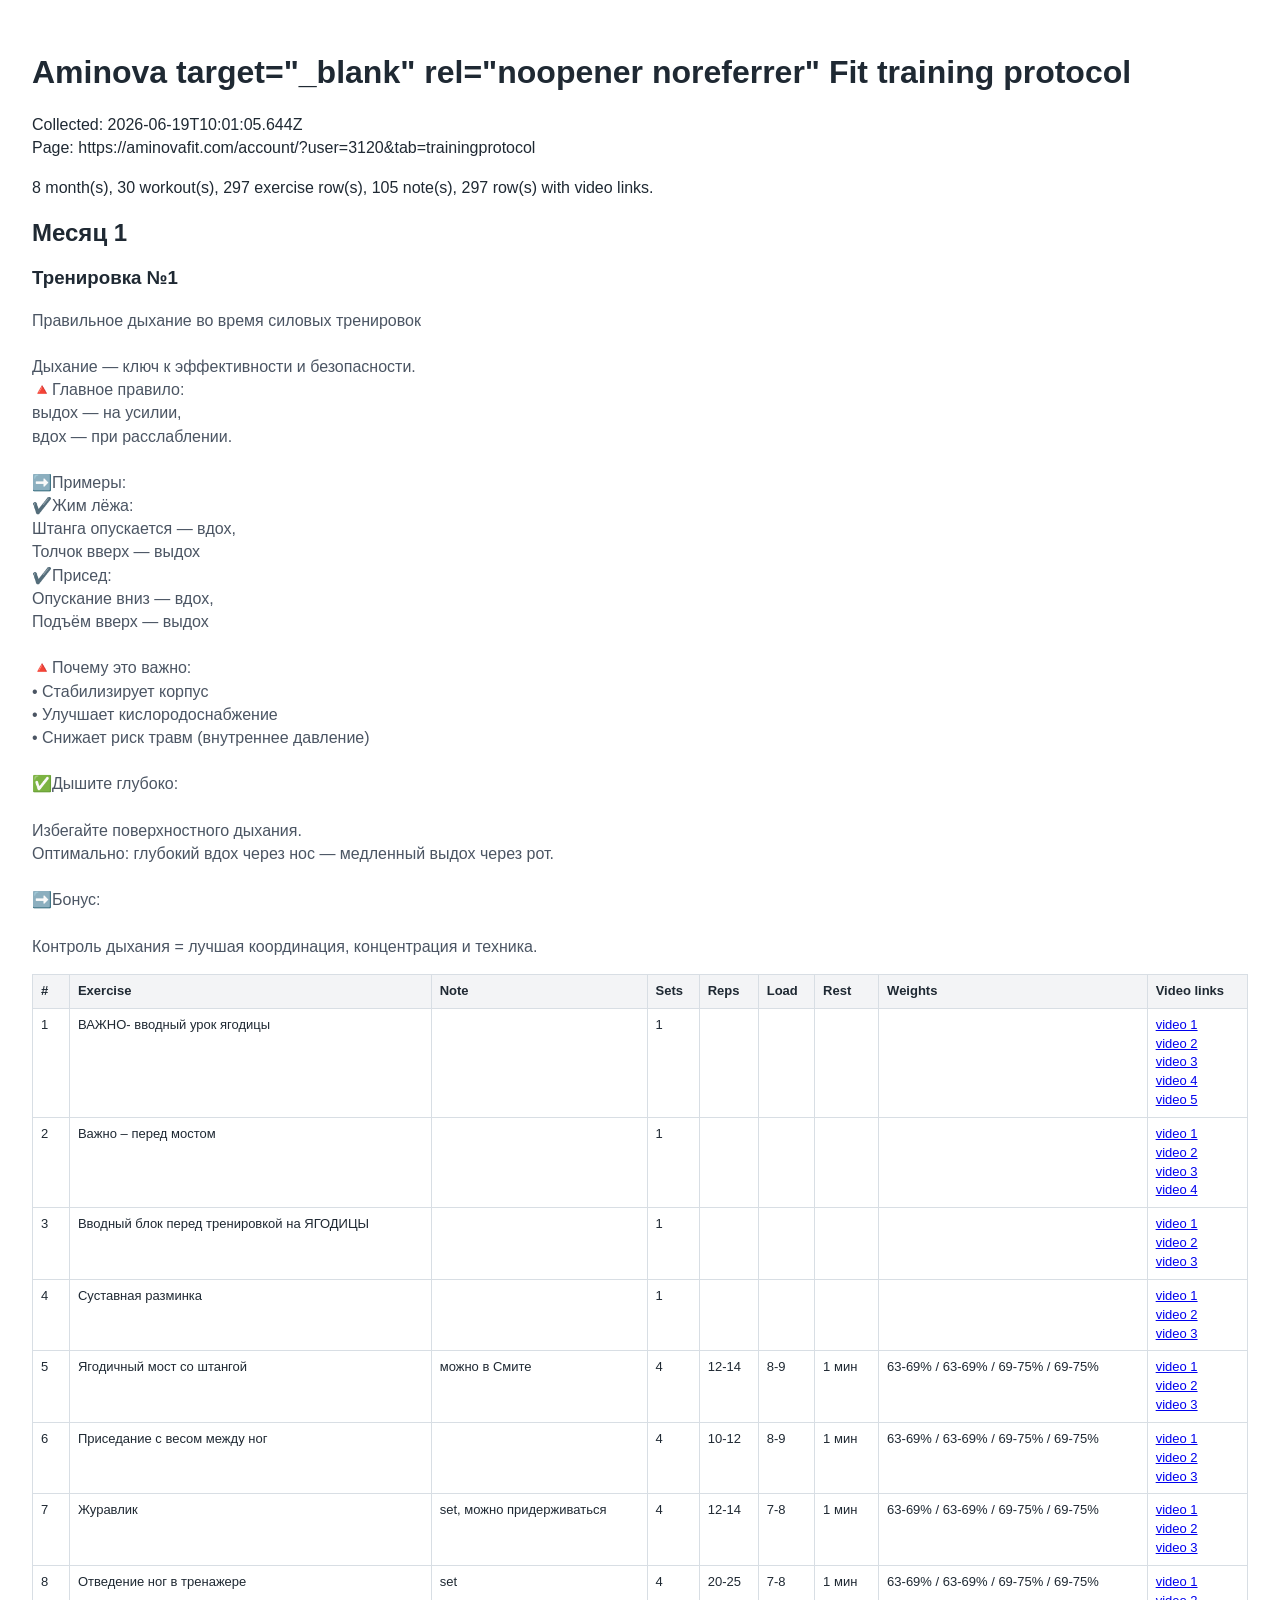
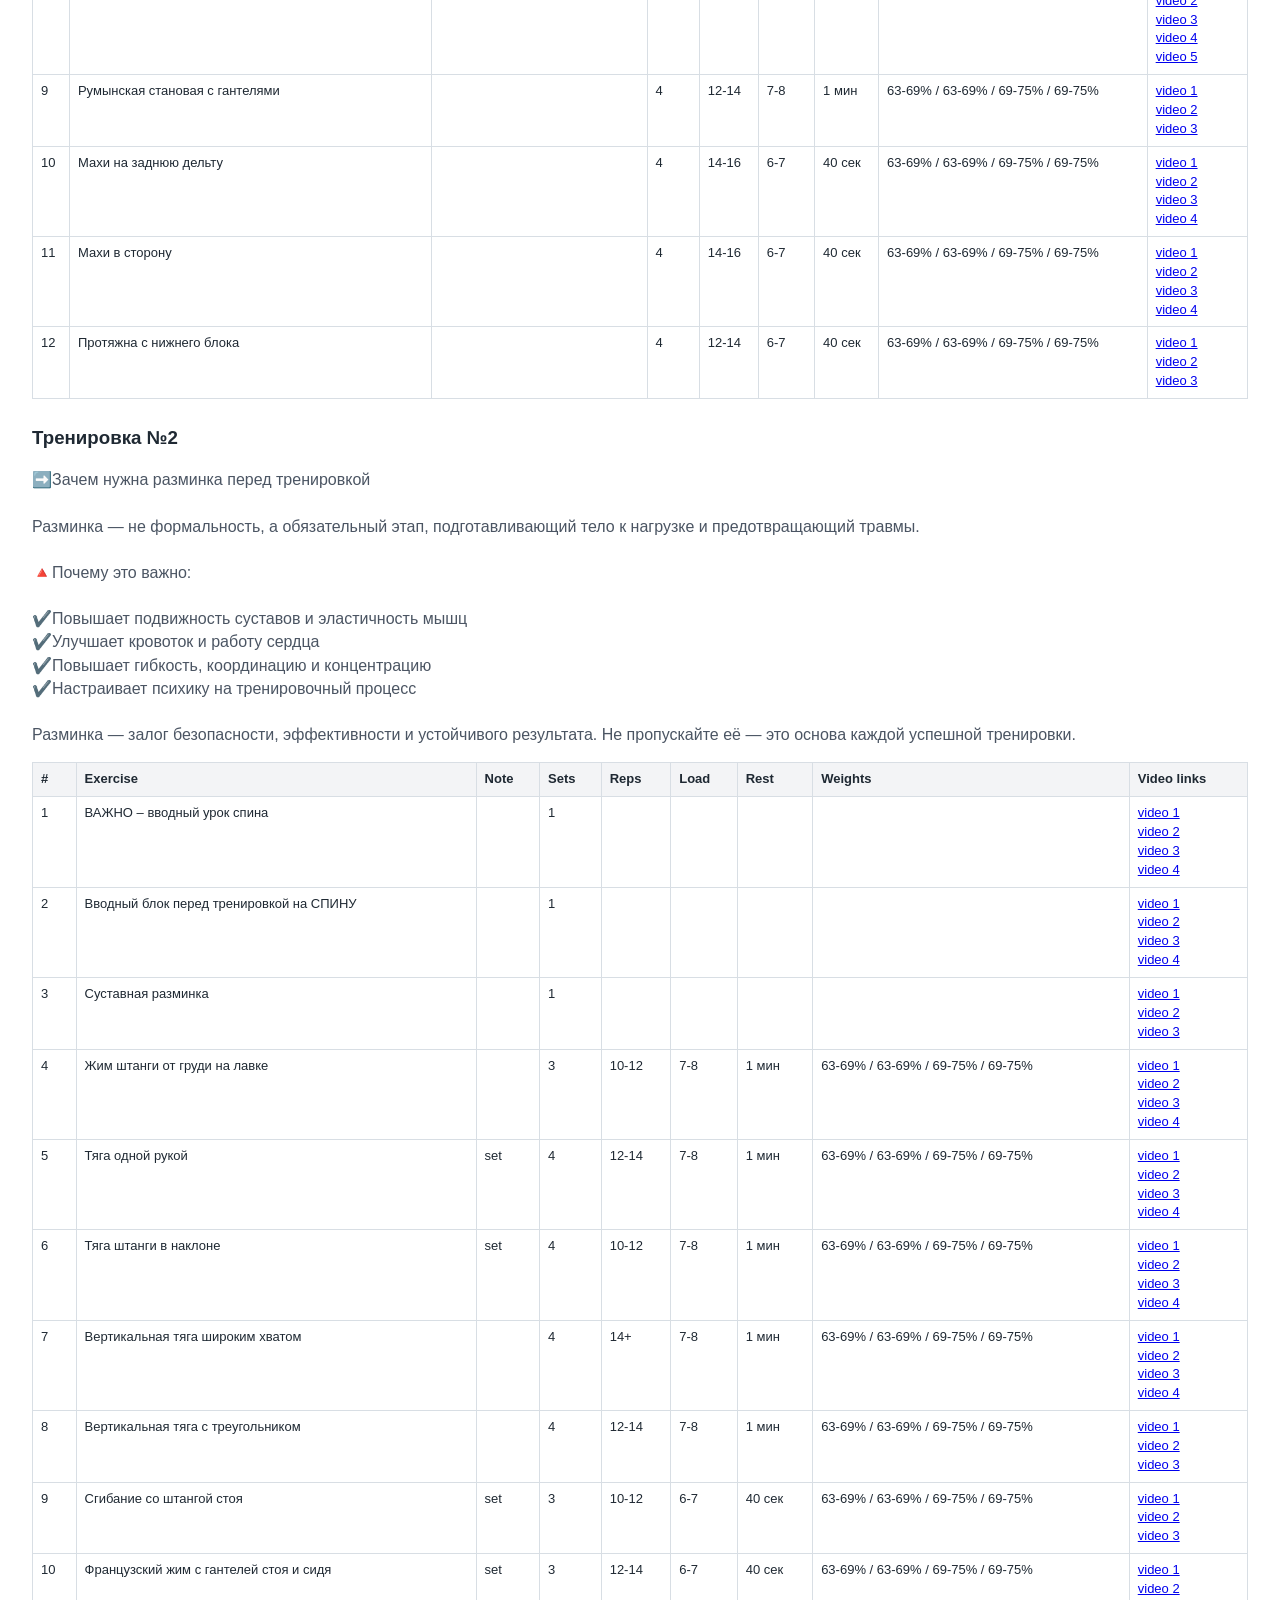
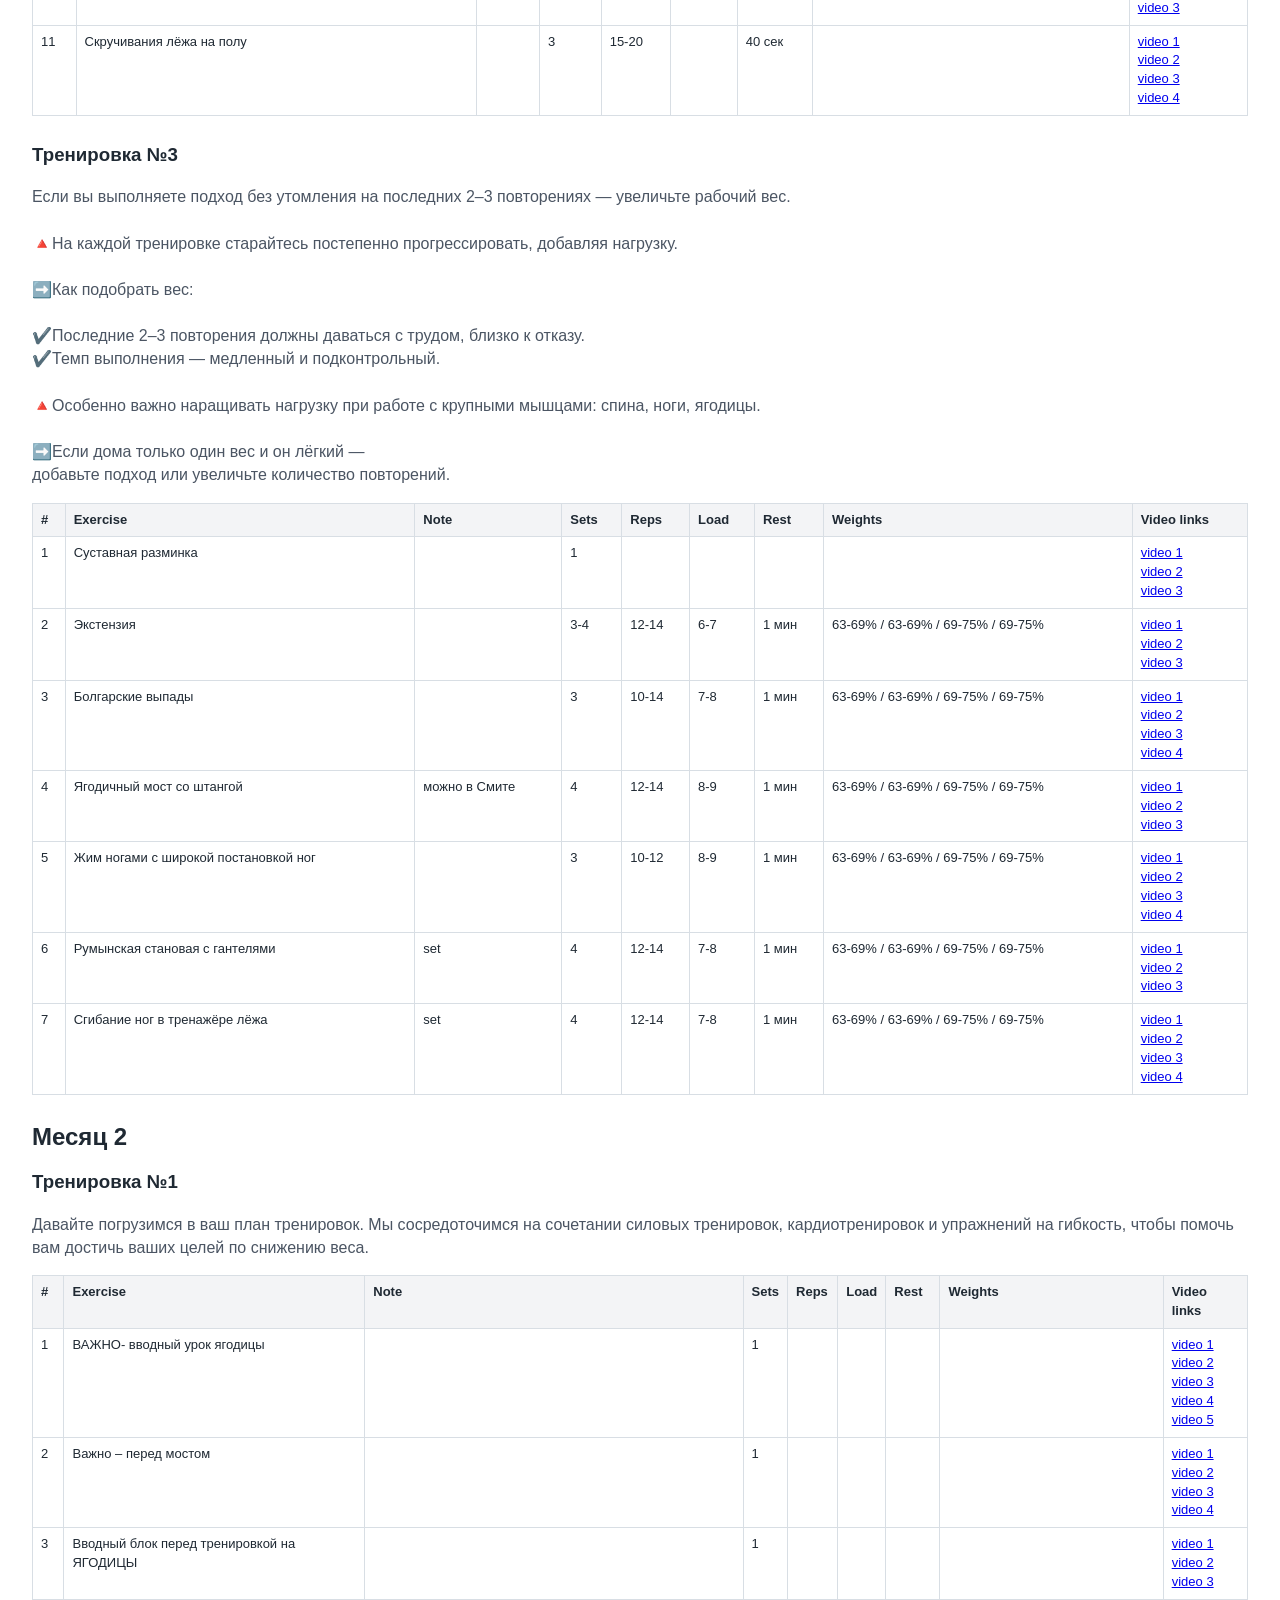
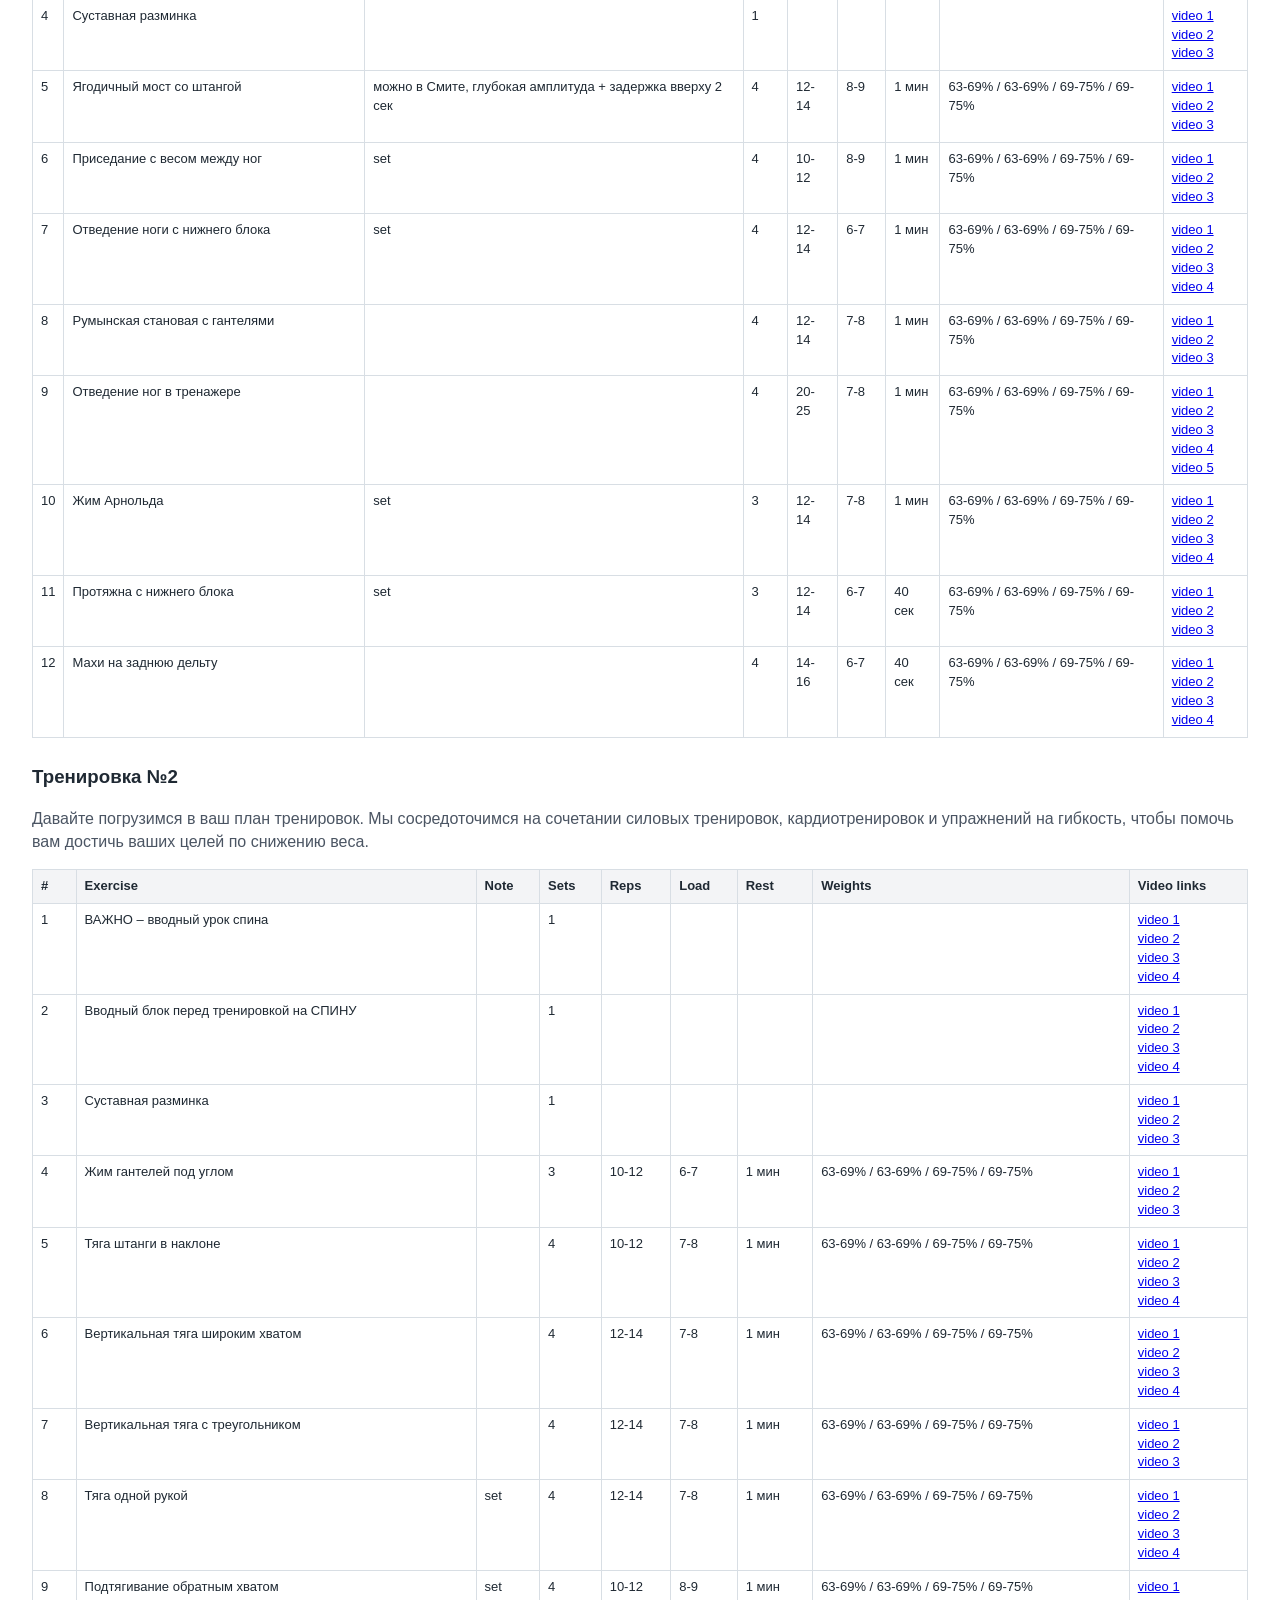
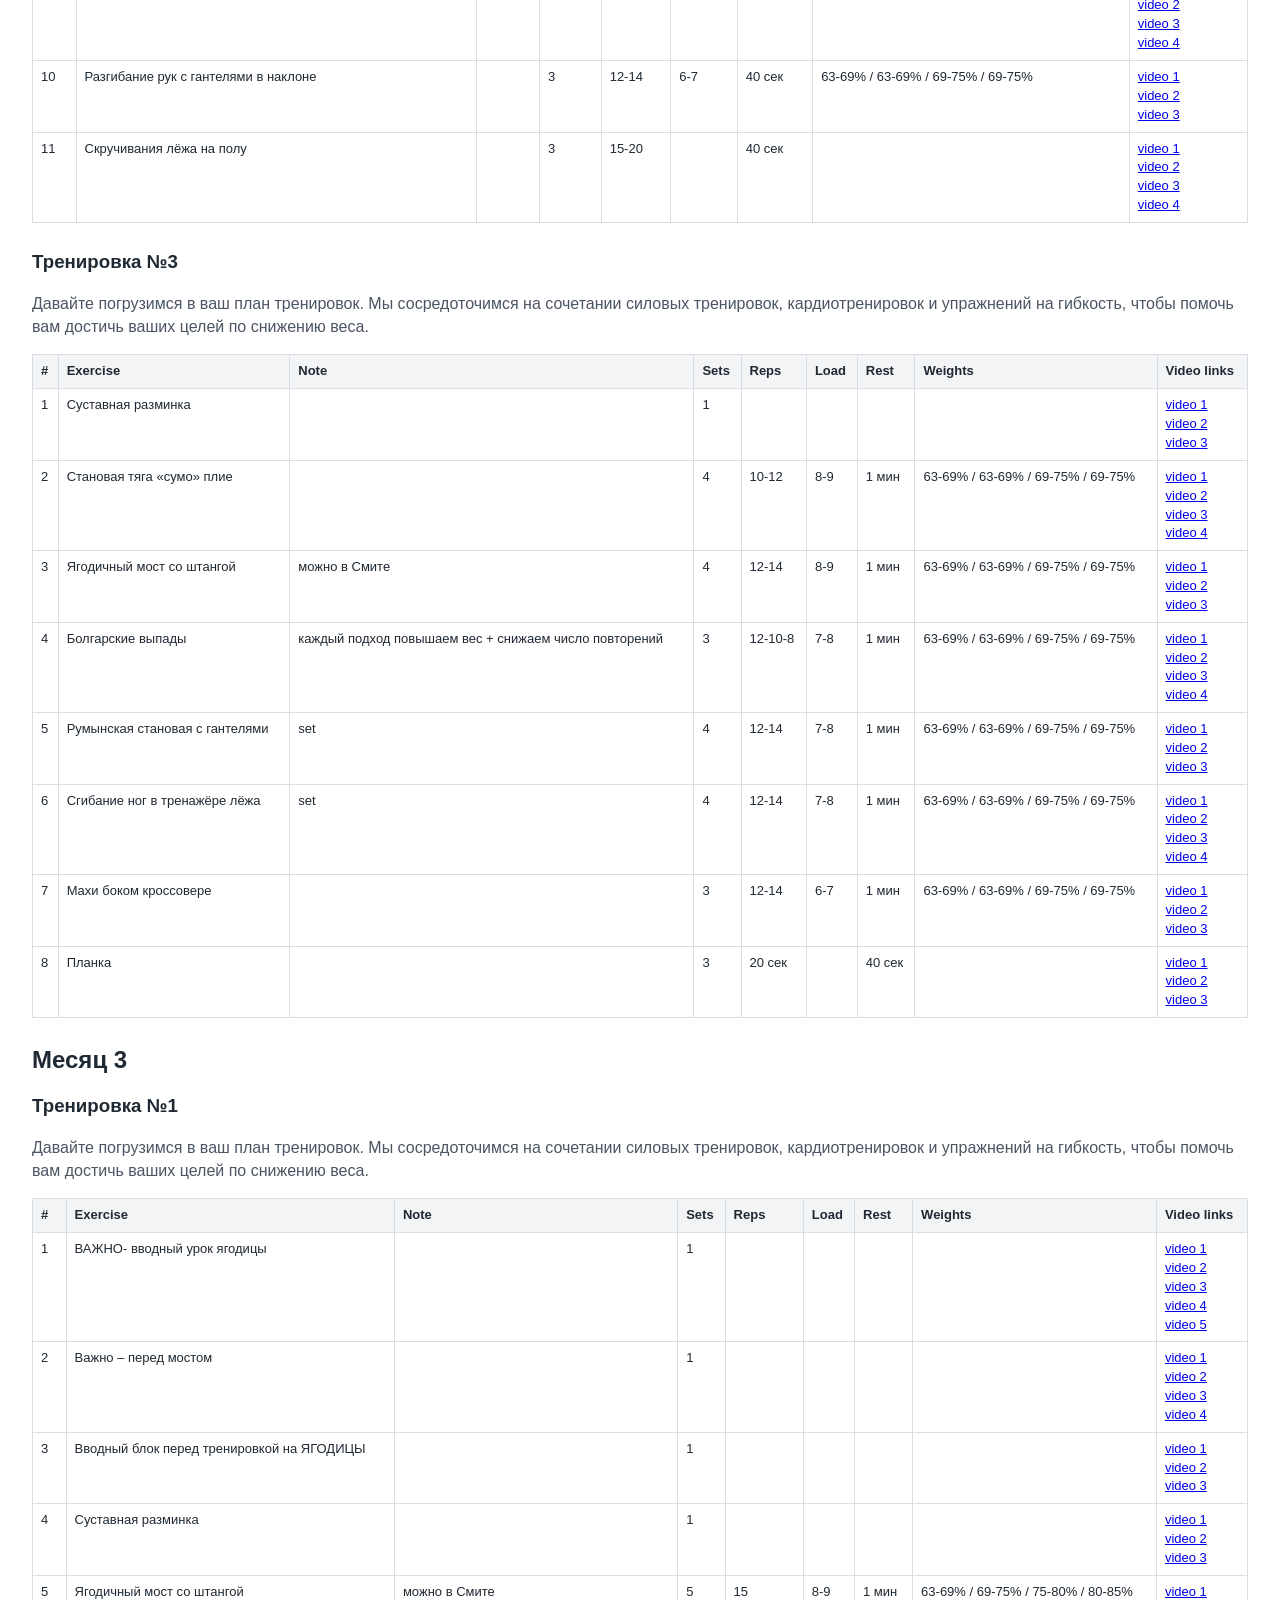
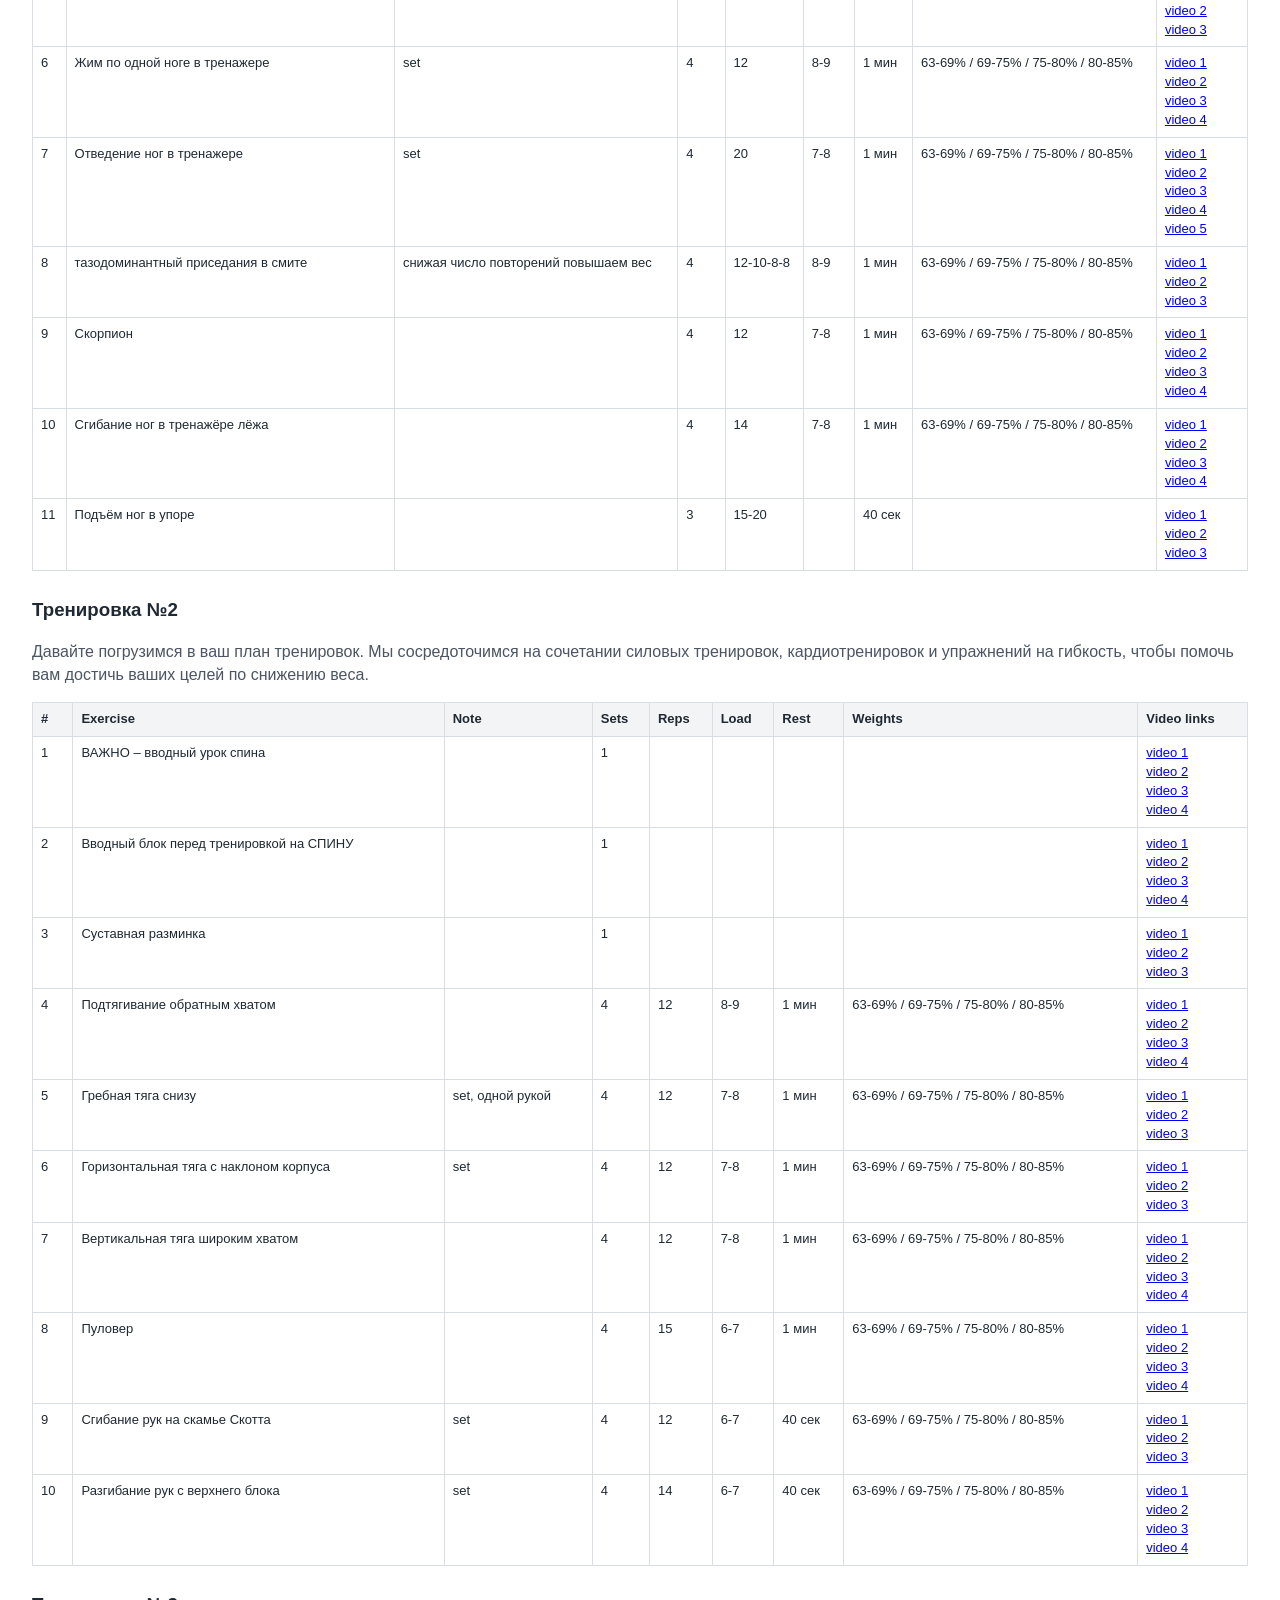
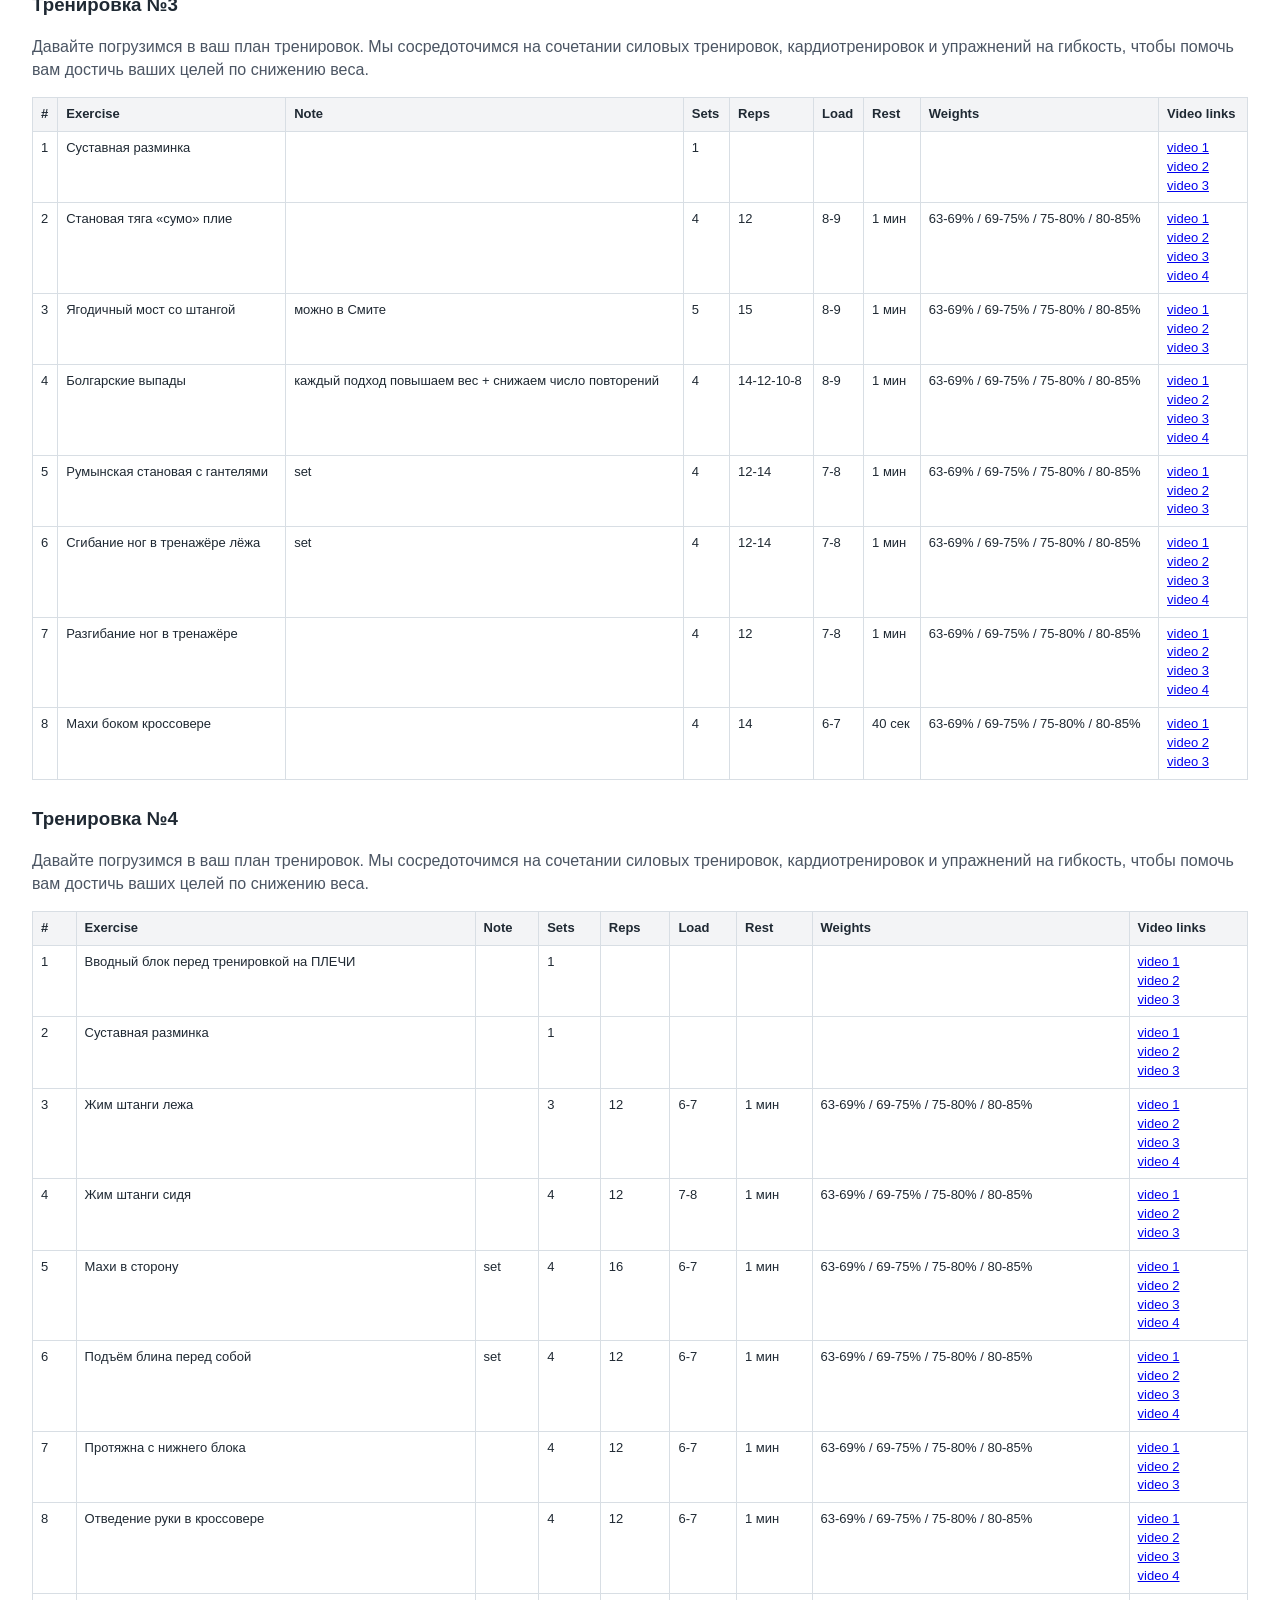
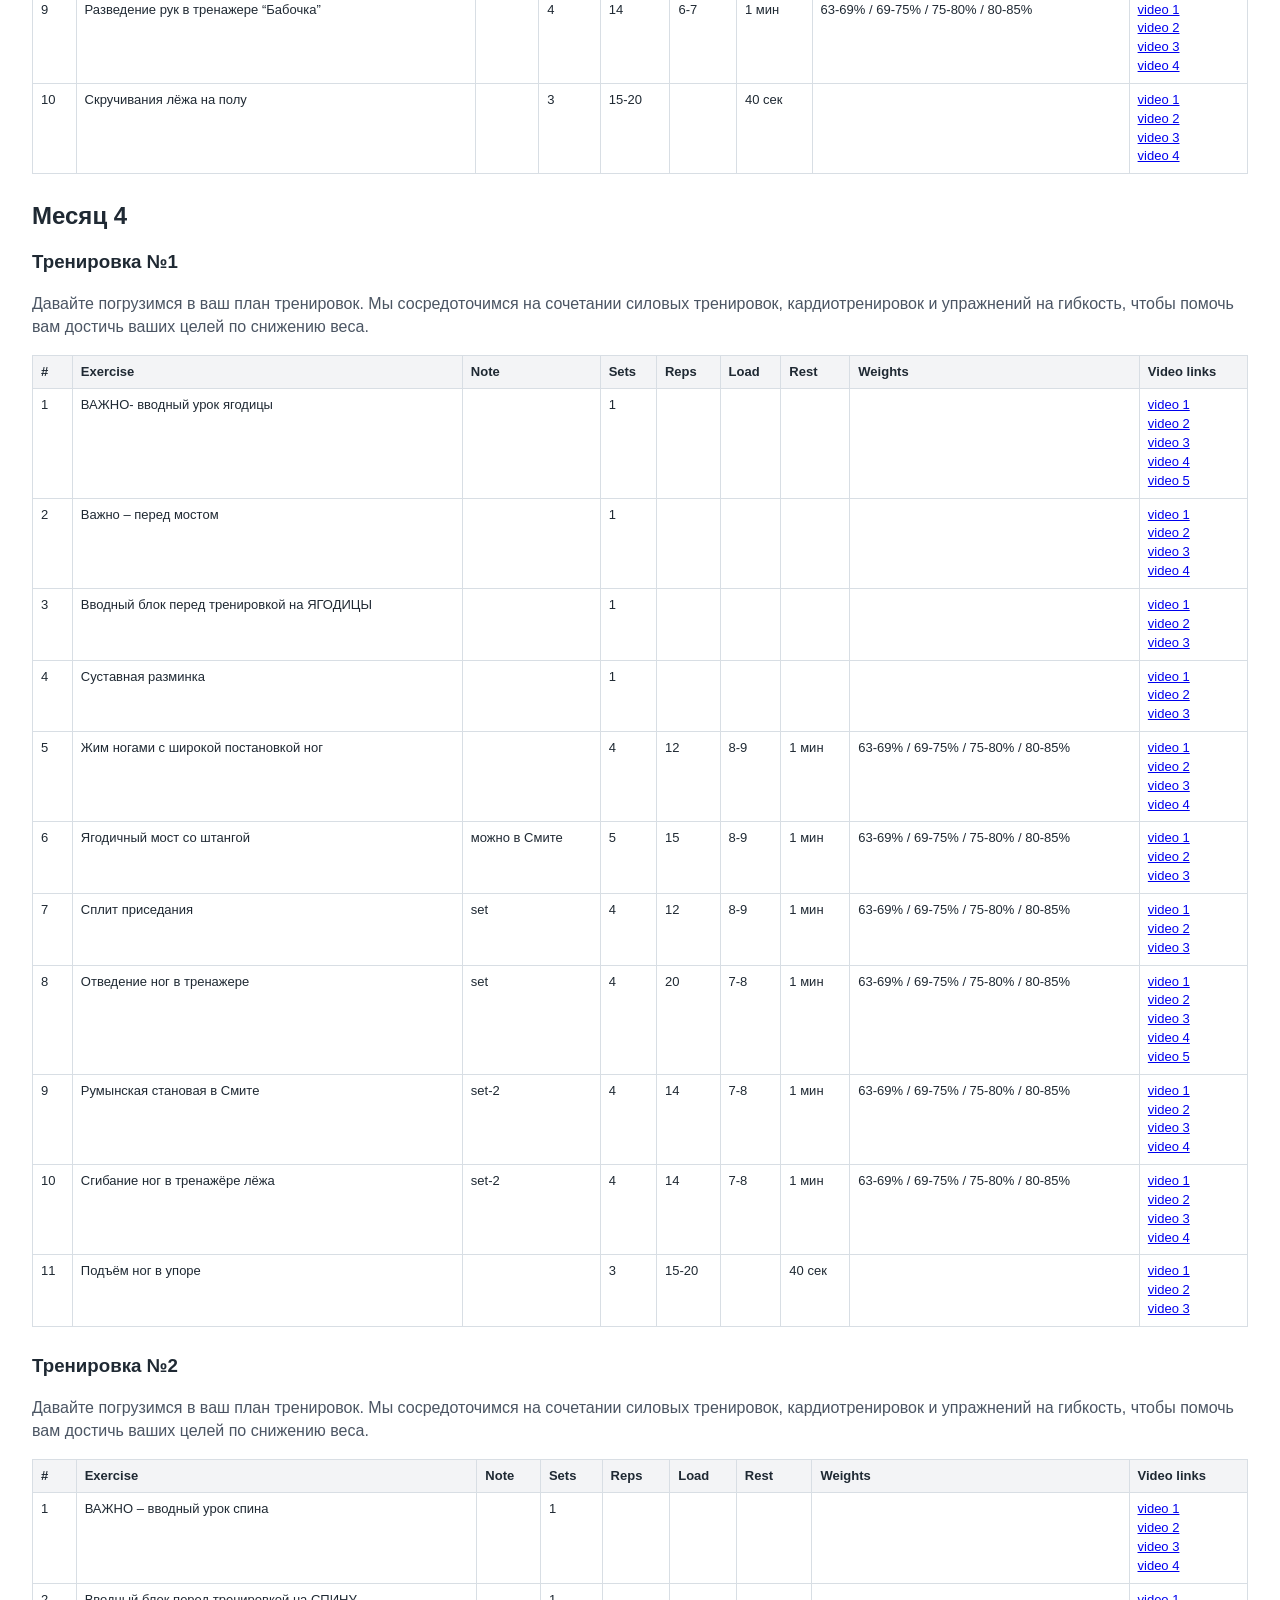
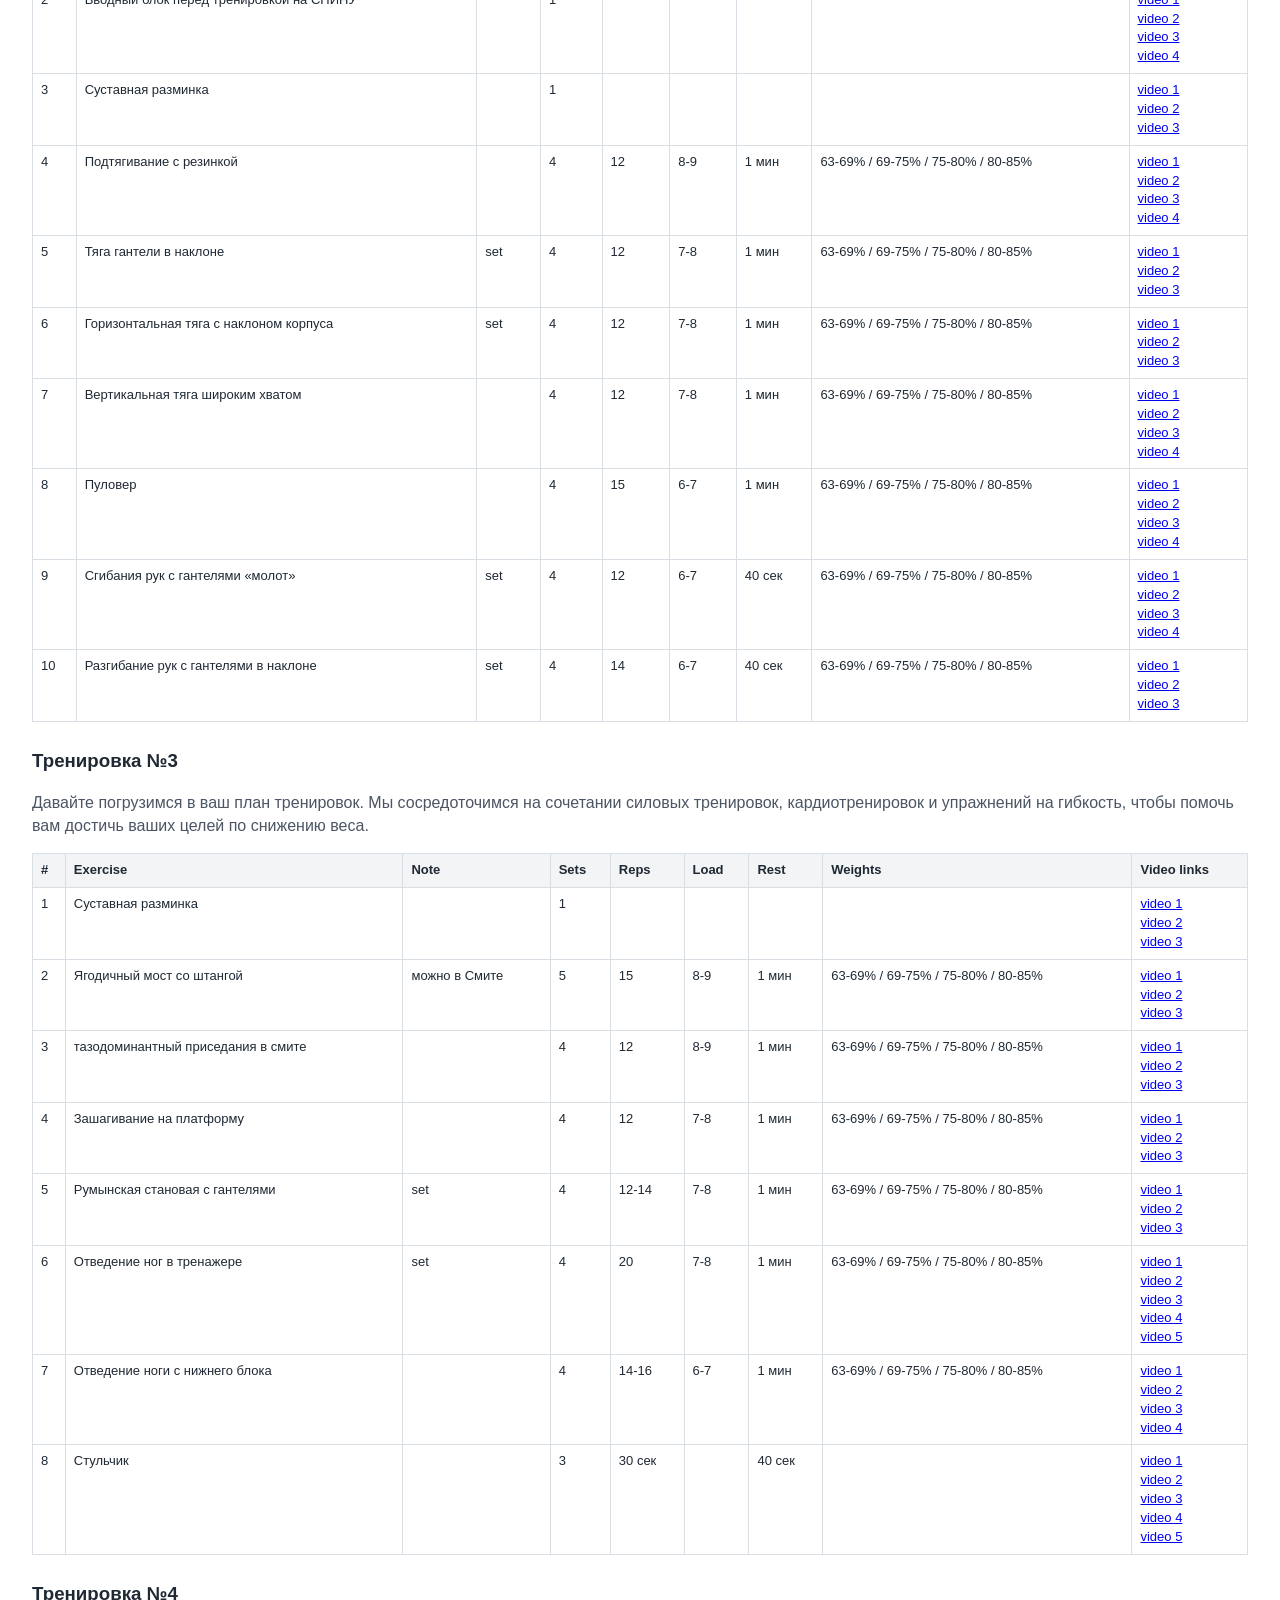
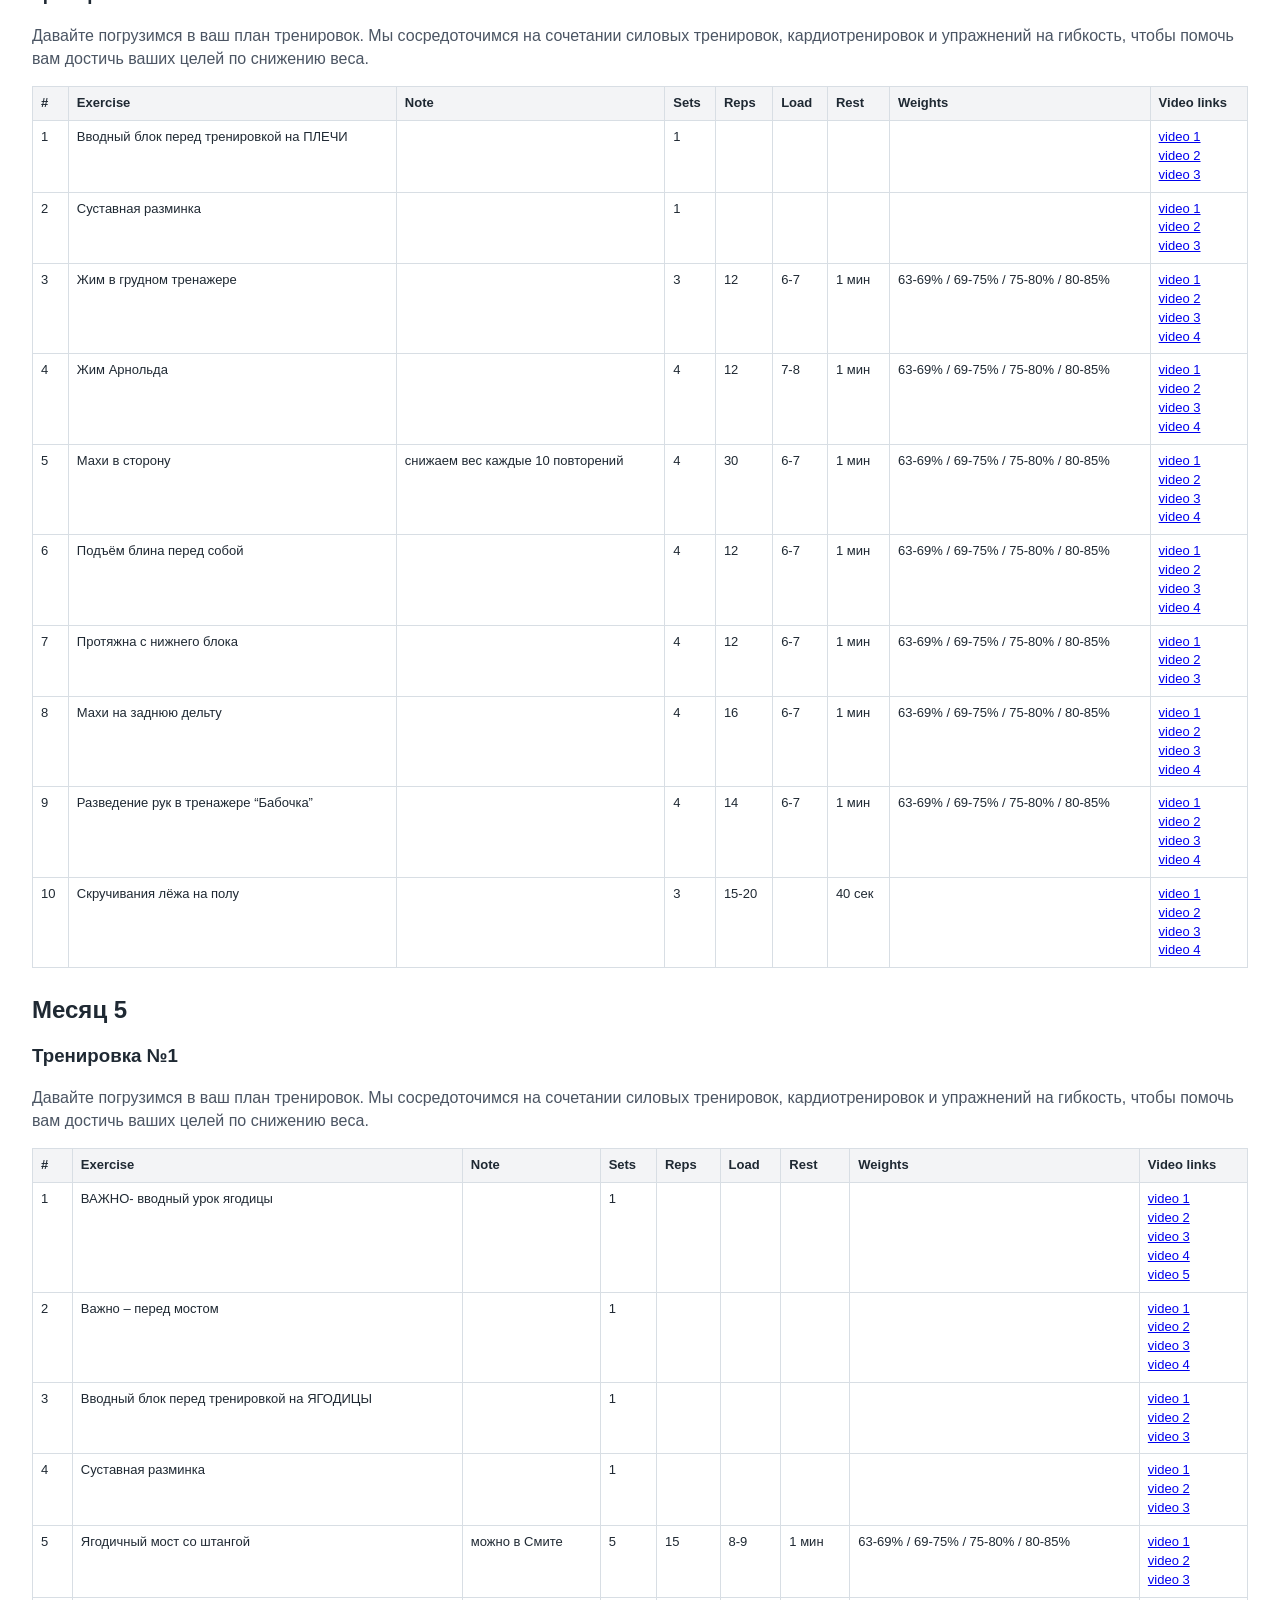
==== aminova.html @ 6a636286 "Aminova page" ====
<!doctype html>
<html lang="en">
<head>
  <meta target="_blank" rel="noopener noreferrer" charset="utf-8">
  <title>Aminova target="_blank" rel="noopener noreferrer" Fit training protocol</title>
  <style>
    body { font-family: -apple-system, BlinkMacSystemFont, "Segoe UI", sans-serif; line-height: 1.45; padding: 24px; color: #1f2933; }
    h1, h2, h3 { line-height: 1.2; }
    table { border-collapse: collapse; width: 100%; margin: 12px 0 28px; font-size: 13px; }
    th, td { border: 1px solid #d8dee4; padding: 7px 8px; vertical-align: top; }
    th { background: #f3f4f6; text-align: left; }
    .intro { white-space: pre-line; color: #4b5563; }
    .error { color: #b42318; }
  </style>
</head>
<body>
  <h1>Aminova target="_blank" rel="noopener noreferrer" Fit training protocol</h1>
  <p>Collected: 2026-06-19T10:01:05.644Z<br>Page: https://aminovafit.com/account/?user=3120&amp;tab=trainingprotocol</p>
  <p>8 month(s), 30 workout(s), 297 exercise row(s), 105 note(s), 297 row(s) with video links.</p>
  
      <section>
        <h2>Месяц 1</h2>
        
          <h3>Тренировка №1</h3>
          <p class="intro">Правильное дыхание во время силовых тренировок

Дыхание — ключ к эффективности и безопасности.
🔺Главное правило:
выдох — на усилии,
вдох — при расслаблении.

➡️Примеры:
✔️Жим лёжа:
Штанга опускается — вдох,
Толчок вверх — выдох
✔️Присед:
Опускание вниз — вдох,
Подъём вверх — выдох

🔺Почему это важно:
• Стабилизирует корпус
• Улучшает кислородоснабжение
• Снижает риск травм (внутреннее давление)

✅Дышите глубоко:

Избегайте поверхностного дыхания.
Оптимально: глубокий вдох через нос — медленный выдох через рот.

➡️Бонус:

Контроль дыхания = лучшая координация, концентрация и техника.</p>
          <table>
            <thead><tr><th>#</th><th>Exercise</th><th>Note</th><th>Sets</th><th>Reps</th><th>Load</th><th>Rest</th><th>Weights</th><th>Video links</th></tr></thead>
            <tbody>
              <tr>
                  <td>1</td>
                  <td>ВАЖНО- вводный урок ягодицы</td>
                  <td></td>
                  <td>1</td>
                  <td></td>
                  <td></td>
                  <td></td>
                  <td></td>
                  <td>
                    <a target="_blank" rel="noopener noreferrer" href="https://playercdn.cdnvideo.ru/aloha/players/basic_player2.html?account=645xji3kof&amp;source=https://fjpd8l2ut8.a.trbcdn.net/cdn/hakujera05/vajvvodyagod.mp4/playlist.m3u8">video 1</a><br><a target="_blank" rel="noopener noreferrer" href="https://fjpd8l2ut8.a.trbcdn.net/cdn/hakujera05/vajvvodyagod.mp4/playlist.m3u8">video 2</a><br><a target="_blank" rel="noopener noreferrer" href="https://iframe.mediadelivery.net/embed/298430/691a74c2-f9ba-4f98-a966-df9edba82a98?autoplay=false&amp;loop=false&amp;muted=false&amp;preload=true&amp;responsive=true">video 3</a><br><a target="_blank" rel="noopener noreferrer" href="https://aminovafit.com/?direct_file=eyJpZCI6IjFUWVZGQTlRdWFRVjY0aDR4Qk9LNXlOeHk0WEpWMlpmZCIsImFjY291bnRfaWQiOiIwMDM2ODQ3OTIzNTgzMTYzODg4MyIsInR5cGUiOiJ2aWRlby9xdWlja3RpbWUiLCJuYW1lIjoicGVyc29uYS12aWRlby5NT1YifQ==&amp;embed=1">video 4</a><br><a target="_blank" rel="noopener noreferrer" href="https://aminovafit.com/?direct_file=eyJpZCI6IjFUWVZGQTlRdWFRVjY0aDR4Qk9LNXlOeHk0WEpWMlpmZCIsImFjY291bnRfaWQiOiIwMDM2ODQ3OTIzNTgzMTYzODg4MyIsInR5cGUiOiJ2aWRlby9xdWlja3RpbWUiLCJuYW1lIjoicGVyc29uYS12aWRlby5NT1YifQ&amp;embed=1">video 5</a>
                    
                    
                  </td>
                </tr><tr>
                  <td>2</td>
                  <td>Важно – перед мостом</td>
                  <td></td>
                  <td>1</td>
                  <td></td>
                  <td></td>
                  <td></td>
                  <td></td>
                  <td>
                    <a target="_blank" rel="noopener noreferrer" href="https://iframe.mediadelivery.net/embed/298430/0b0f28b7-6652-4c04-a58f-17d6d6348862?autoplay=false&amp;loop=false&amp;muted=false&amp;preload=true&amp;responsive=true">video 1</a><br><a target="_blank" rel="noopener noreferrer" href="https://iframe.mediadelivery.net/embed/298430/fb5b4f82-832a-4d9e-ab85-ca99b42d1fda?autoplay=false&amp;loop=false&amp;muted=false&amp;preload=true&amp;responsive=true">video 2</a><br><a target="_blank" rel="noopener noreferrer" href="https://aminovafit.com/?direct_file=eyJpZCI6IjF1NThnU2w4Y24tVXE2UHhlVURvMEh1NEtfYURRNFVCMiIsImFjY291bnRfaWQiOiIwMDM2ODQ3OTIzNTgzMTYzODg4MyIsInR5cGUiOiJ2aWRlby9xdWlja3RpbWUiLCJuYW1lIjoiMjIuTU9WIn0=&amp;embed=1">video 3</a><br><a target="_blank" rel="noopener noreferrer" href="https://aminovafit.com/?direct_file=eyJpZCI6IjF1NThnU2w4Y24tVXE2UHhlVURvMEh1NEtfYURRNFVCMiIsImFjY291bnRfaWQiOiIwMDM2ODQ3OTIzNTgzMTYzODg4MyIsInR5cGUiOiJ2aWRlby9xdWlja3RpbWUiLCJuYW1lIjoiMjIuTU9WIn0&amp;embed=1">video 4</a>
                    
                    
                  </td>
                </tr><tr>
                  <td>3</td>
                  <td>Вводный блок перед тренировкой на ЯГОДИЦЫ</td>
                  <td></td>
                  <td>1</td>
                  <td></td>
                  <td></td>
                  <td></td>
                  <td></td>
                  <td>
                    <a target="_blank" rel="noopener noreferrer" href="https://iframe.mediadelivery.net/embed/298430/b3cedea7-eb82-4918-8d96-f9bc3fdb3a0c?autoplay=false&amp;loop=false&amp;muted=false&amp;preload=true&amp;responsive=true">video 1</a><br><a target="_blank" rel="noopener noreferrer" href="https://iframe.mediadelivery.net/embed/298430/0f2f764f-2bfe-4deb-af74-df3832a76d29?autoplay=false&amp;loop=false&amp;muted=false&amp;preload=true&amp;responsive=true">video 2</a><br><a target="_blank" rel="noopener noreferrer" href="https://aminovafit.com/?direct_file=eyJpZCI6IjFNRERjODYwZ0x3RDc4WXRNUl9BT0tOSzhyRkt3aTlEdyIsImFjY291bnRfaWQiOiIwMDM2ODQ3OTIzNTgzMTYzODg4MyIsInR5cGUiOiJ2aWRlby9xdWlja3RpbWUiLCJuYW1lIjoidnZkIHlhZ29kLm1vdiJ9&amp;embed=1">video 3</a>
                    
                    
                  </td>
                </tr><tr>
                  <td>4</td>
                  <td>Суставная разминка</td>
                  <td></td>
                  <td>1</td>
                  <td></td>
                  <td></td>
                  <td></td>
                  <td></td>
                  <td>
                    <a target="_blank" rel="noopener noreferrer" href="https://iframe.mediadelivery.net/embed/298430/544b558a-7efa-4ca8-ae22-079d8582e3d6?autoplay=false&amp;loop=false&amp;muted=false&amp;preload=true&amp;responsive=true">video 1</a><br><a target="_blank" rel="noopener noreferrer" href="https://iframe.mediadelivery.net/embed/298430/f9db7b90-8d85-4471-a0b8-db2f818acd46?autoplay=false&amp;loop=false&amp;muted=false&amp;preload=true&amp;responsive=true">video 2</a><br><a target="_blank" rel="noopener noreferrer" href="https://aminovafit.com/?direct_file=eyJpZCI6IjE4WU9NeFhPNTRjN2lYNmU1NzlxdzJzMG1Xc2ctLTVTNSIsImFjY291bnRfaWQiOiIwMDM2ODQ3OTIzNTgzMTYzODg4MyIsInR5cGUiOiJ2aWRlby9xdWlja3RpbWUiLCJuYW1lIjoicmF6bWluLm1vdiJ9&amp;embed=1">video 3</a>
                    
                    
                  </td>
                </tr><tr>
                  <td>5</td>
                  <td>Ягодичный мост со штангой</td>
                  <td>можно в Смите</td>
                  <td>4</td>
                  <td>12-14</td>
                  <td>8-9</td>
                  <td>1 мин</td>
                  <td>63-69% / 63-69% / 69-75% / 69-75%</td>
                  <td>
                    <a target="_blank" rel="noopener noreferrer" href="https://iframe.mediadelivery.net/embed/298430/7658a24c-5358-422b-b047-0d4af9a515a1?autoplay=false&amp;loop=false&amp;muted=false&amp;preload=true&amp;responsive=true">video 1</a><br><a target="_blank" rel="noopener noreferrer" href="https://iframe.mediadelivery.net/embed/298430/c86b8823-8063-457a-b520-708cc36e66a8?autoplay=false&amp;loop=false&amp;muted=false&amp;preload=true&amp;responsive=true">video 2</a><br><a target="_blank" rel="noopener noreferrer" href="https://aminovafit.com/?direct_file=eyJpZCI6IjFVWHFzeDdGNk9wb2NqSDNQZmxOb1FxM3ZJRzFDWHpOcSIsImFjY291bnRfaWQiOiIwMDM2ODQ3OTIzNTgzMTYzODg4MyIsInR5cGUiOiJ2aWRlby9xdWlja3RpbWUiLCJuYW1lIjoicGVyc29uYS12aWRlby5tb3YifQ==&amp;embed=1">video 3</a>
                    
                    
                  </td>
                </tr><tr>
                  <td>6</td>
                  <td>Приседание с весом между ног</td>
                  <td></td>
                  <td>4</td>
                  <td>10-12</td>
                  <td>8-9</td>
                  <td>1 мин</td>
                  <td>63-69% / 63-69% / 69-75% / 69-75%</td>
                  <td>
                    <a target="_blank" rel="noopener noreferrer" href="https://iframe.mediadelivery.net/embed/298430/66c4140d-a4f7-4ae5-8a4a-7f924aea568f?autoplay=false&amp;loop=false&amp;muted=false&amp;preload=true&amp;responsive=true">video 1</a><br><a target="_blank" rel="noopener noreferrer" href="https://iframe.mediadelivery.net/embed/298430/84e3543d-683a-457a-ad62-a78b7d0640d1?autoplay=false&amp;loop=false&amp;muted=false&amp;preload=true&amp;responsive=true">video 2</a><br><a target="_blank" rel="noopener noreferrer" href="https://aminovafit.com/?direct_file=eyJpZCI6IjE0bTFrc295dW5TRnVDOVZRYzItWHpTZWN6dzhqSGhDeCIsImFjY291bnRfaWQiOiIwMDM2ODQ3OTIzNTgzMTYzODg4MyIsInR5cGUiOiJ2aWRlby9xdWlja3RpbWUiLCJuYW1lIjoicGVyc29uYS12aWRlby5tb3YifQ==&amp;embed=1">video 3</a>
                    
                    
                  </td>
                </tr><tr>
                  <td>7</td>
                  <td>Журавлик</td>
                  <td>set, можно придерживаться</td>
                  <td>4</td>
                  <td>12-14</td>
                  <td>7-8</td>
                  <td>1 мин</td>
                  <td>63-69% / 63-69% / 69-75% / 69-75%</td>
                  <td>
                    <a target="_blank" rel="noopener noreferrer" href="https://iframe.mediadelivery.net/embed/298430/2053074e-31a8-4c39-9da0-d6074e775670?autoplay=false&amp;loop=false&amp;muted=false&amp;preload=true&amp;responsive=true">video 1</a><br><a target="_blank" rel="noopener noreferrer" href="https://iframe.mediadelivery.net/embed/298430/c50bd22d-12ac-4a05-b02e-5d76424e234d?autoplay=false&amp;loop=false&amp;muted=false&amp;preload=true&amp;responsive=true">video 2</a><br><a target="_blank" rel="noopener noreferrer" href="https://aminovafit.com/?direct_file=eyJpZCI6IjFObHFSWmh0TW9UTktHOWpQSUdkLU1wZVBnREVZS2ZvcyIsImFjY291bnRfaWQiOiIwMDM2ODQ3OTIzNTgzMTYzODg4MyIsInR5cGUiOiJ2aWRlby9xdWlja3RpbWUiLCJuYW1lIjoicGVyc29uYS12aWRlby5tb3YifQ==&amp;embed=1">video 3</a>
                    
                    
                  </td>
                </tr><tr>
                  <td>8</td>
                  <td>Отведение ног в тренажере</td>
                  <td>set</td>
                  <td>4</td>
                  <td>20-25</td>
                  <td>7-8</td>
                  <td>1 мин</td>
                  <td>63-69% / 63-69% / 69-75% / 69-75%</td>
                  <td>
                    <a target="_blank" rel="noopener noreferrer" href="https://playercdn.cdnvideo.ru/aloha/players/basic_player2.html?account=645xji3kof&amp;source=https://fjpd8l2ut8.a.trbcdn.net/cdn/hakujera05/otvednogvtrenaj.mp4/playlist.m3u8">video 1</a><br><a target="_blank" rel="noopener noreferrer" href="https://fjpd8l2ut8.a.trbcdn.net/cdn/hakujera05/otvednogvtrenaj.mp4/playlist.m3u8">video 2</a><br><a target="_blank" rel="noopener noreferrer" href="https://iframe.mediadelivery.net/embed/298430/2a91c299-7d6c-4ab4-9f48-808f58b9b204?autoplay=false&amp;loop=false&amp;muted=false&amp;preload=true&amp;responsive=true">video 3</a><br><a target="_blank" rel="noopener noreferrer" href="https://aminovafit.com/?direct_file=eyJpZCI6IjEyN3FaZldtODE3NDBvTTBFZXRodFdUMkwxS2Z3RXQyUCIsImFjY291bnRfaWQiOiIwMDM2ODQ3OTIzNTgzMTYzODg4MyIsInR5cGUiOiJ2aWRlby9xdWlja3RpbWUiLCJuYW1lIjoicGVyc29uYS12aWRlby5tb3YifQ==&amp;embed=1">video 4</a><br><a target="_blank" rel="noopener noreferrer" href="https://aminovafit.com/?direct_file=eyJpZCI6IjEyN3FaZldtODE3NDBvTTBFZXRodFdUMkwxS2Z3RXQyUCIsImFjY291bnRfaWQiOiIwMDM2ODQ3OTIzNTgzMTYzODg4MyIsInR5cGUiOiJ2aWRlby9xdWlja3RpbWUiLCJuYW1lIjoicGVyc29uYS12aWRlby5tb3YifQ&amp;embed=1">video 5</a>
                    
                    
                  </td>
                </tr><tr>
                  <td>9</td>
                  <td>Румынская становая с гантелями</td>
                  <td></td>
                  <td>4</td>
                  <td>12-14</td>
                  <td>7-8</td>
                  <td>1 мин</td>
                  <td>63-69% / 63-69% / 69-75% / 69-75%</td>
                  <td>
                    <a target="_blank" rel="noopener noreferrer" href="https://iframe.mediadelivery.net/embed/298430/a7fa8285-8ab5-4333-b899-57782caea2cc?autoplay=false&amp;loop=false&amp;muted=false&amp;preload=true&amp;responsive=true">video 1</a><br><a target="_blank" rel="noopener noreferrer" href="https://iframe.mediadelivery.net/embed/298430/e43da8bb-9e13-4b7a-b8df-9fcf6a4ec92c?autoplay=false&amp;loop=false&amp;muted=false&amp;preload=true&amp;responsive=true">video 2</a><br><a target="_blank" rel="noopener noreferrer" href="https://aminovafit.com/?direct_file=eyJpZCI6IjFjMnNDSXpncjBjV3d1YXk3TkVfeUxzYmV6WXpYdTgzMyIsImFjY291bnRfaWQiOiIwMDM2ODQ3OTIzNTgzMTYzODg4MyIsInR5cGUiOiJ2aWRlby9xdWlja3RpbWUiLCJuYW1lIjoicGVyc29uYS12aWRlby5tb3YifQ==&amp;embed=1">video 3</a>
                    
                    
                  </td>
                </tr><tr>
                  <td>10</td>
                  <td>Махи на заднюю дельту</td>
                  <td></td>
                  <td>4</td>
                  <td>14-16</td>
                  <td>6-7</td>
                  <td>40 сек</td>
                  <td>63-69% / 63-69% / 69-75% / 69-75%</td>
                  <td>
                    <a target="_blank" rel="noopener noreferrer" href="https://iframe.mediadelivery.net/embed/298430/30923529-7eaf-4636-bed2-c131c80a0461?autoplay=false&amp;loop=false&amp;muted=false&amp;preload=true&amp;responsive=true">video 1</a><br><a target="_blank" rel="noopener noreferrer" href="https://iframe.mediadelivery.net/embed/298430/13a48f33-c689-427f-bdec-1396e49e878f?autoplay=false&amp;loop=false&amp;muted=false&amp;preload=true&amp;responsive=true">video 2</a><br><a target="_blank" rel="noopener noreferrer" href="https://aminovafit.com/?direct_file=eyJpZCI6IjFnZ3A4b1BiWFBYUU5aLS11bW9md1lYZmpHdy1HRUlOZiIsImFjY291bnRfaWQiOiIwMDM2ODQ3OTIzNTgzMTYzODg4MyIsInR5cGUiOiJ2aWRlby9xdWlja3RpbWUiLCJuYW1lIjoicGVyc29uYS12aWRlby5tb3YifQ==&amp;embed=1">video 3</a><br><a target="_blank" rel="noopener noreferrer" href="https://aminovafit.com/?direct_file=eyJpZCI6IjFnZ3A4b1BiWFBYUU5aLS11bW9md1lYZmpHdy1HRUlOZiIsImFjY291bnRfaWQiOiIwMDM2ODQ3OTIzNTgzMTYzODg4MyIsInR5cGUiOiJ2aWRlby9xdWlja3RpbWUiLCJuYW1lIjoicGVyc29uYS12aWRlby5tb3YifQ&amp;embed=1">video 4</a>
                    
                    
                  </td>
                </tr><tr>
                  <td>11</td>
                  <td>Махи в сторону</td>
                  <td></td>
                  <td>4</td>
                  <td>14-16</td>
                  <td>6-7</td>
                  <td>40 сек</td>
                  <td>63-69% / 63-69% / 69-75% / 69-75%</td>
                  <td>
                    <a target="_blank" rel="noopener noreferrer" href="https://iframe.mediadelivery.net/embed/298430/39a86c74-ab92-49b3-9ca0-58a99e48c3cb?autoplay=false&amp;loop=false&amp;muted=false&amp;preload=true&amp;responsive=true">video 1</a><br><a target="_blank" rel="noopener noreferrer" href="https://iframe.mediadelivery.net/embed/298430/a25723f6-514d-41fb-9b4d-d41e6af89ee2?autoplay=false&amp;loop=false&amp;muted=false&amp;preload=true&amp;responsive=true">video 2</a><br><a target="_blank" rel="noopener noreferrer" href="https://aminovafit.com/?direct_file=eyJpZCI6IjFPbUEySWJ6QW5IY2p0N3U1dlNCT3RndVNaTm5PaWpSaSIsImFjY291bnRfaWQiOiIwMDM2ODQ3OTIzNTgzMTYzODg4MyIsInR5cGUiOiJ2aWRlby9xdWlja3RpbWUiLCJuYW1lIjoicGVyc29uYS12aWRlby5tb3YifQ==&amp;embed=1">video 3</a><br><a target="_blank" rel="noopener noreferrer" href="https://aminovafit.com/?direct_file=eyJpZCI6IjFPbUEySWJ6QW5IY2p0N3U1dlNCT3RndVNaTm5PaWpSaSIsImFjY291bnRfaWQiOiIwMDM2ODQ3OTIzNTgzMTYzODg4MyIsInR5cGUiOiJ2aWRlby9xdWlja3RpbWUiLCJuYW1lIjoicGVyc29uYS12aWRlby5tb3YifQ&amp;embed=1">video 4</a>
                    
                    
                  </td>
                </tr><tr>
                  <td>12</td>
                  <td>Протяжна с нижнего блока</td>
                  <td></td>
                  <td>4</td>
                  <td>12-14</td>
                  <td>6-7</td>
                  <td>40 сек</td>
                  <td>63-69% / 63-69% / 69-75% / 69-75%</td>
                  <td>
                    <a target="_blank" rel="noopener noreferrer" href="https://iframe.mediadelivery.net/embed/298430/187913eb-dee5-4a56-86a4-ce8072e44e58?autoplay=false&amp;loop=false&amp;muted=false&amp;preload=true&amp;responsive=true">video 1</a><br><a target="_blank" rel="noopener noreferrer" href="https://iframe.mediadelivery.net/embed/298430/6712a7a7-e944-49a9-bb8b-b2229e9b58f3?autoplay=false&amp;loop=false&amp;muted=false&amp;preload=true&amp;responsive=true">video 2</a><br><a target="_blank" rel="noopener noreferrer" href="https://aminovafit.com/?direct_file=eyJpZCI6IjFZS2pKVWFEcVQ3RXhNV2gzbUs5c0RXZ01DWlFlcDBWVSIsImFjY291bnRfaWQiOiIwMDM2ODQ3OTIzNTgzMTYzODg4MyIsInR5cGUiOiJ2aWRlby9xdWlja3RpbWUiLCJuYW1lIjoicGVyc29uYS12aWRlby5tb3YifQ==&amp;embed=1">video 3</a>
                    
                    
                  </td>
                </tr>
            </tbody>
          </table>
        
          <h3>Тренировка №2</h3>
          <p class="intro">➡️Зачем нужна разминка перед тренировкой

Разминка — не формальность, а обязательный этап, подготавливающий тело к нагрузке и предотвращающий травмы.

🔺Почему это важно:

✔️Повышает подвижность суставов и эластичность мышц
✔️Улучшает кровоток и работу сердца
✔️Повышает гибкость, координацию и концентрацию
✔️Настраивает психику на тренировочный процесс

Разминка — залог безопасности, эффективности и устойчивого результата. Не пропускайте её — это основа каждой успешной тренировки.</p>
          <table>
            <thead><tr><th>#</th><th>Exercise</th><th>Note</th><th>Sets</th><th>Reps</th><th>Load</th><th>Rest</th><th>Weights</th><th>Video links</th></tr></thead>
            <tbody>
              <tr>
                  <td>1</td>
                  <td>ВАЖНО – вводный урок спина</td>
                  <td></td>
                  <td>1</td>
                  <td></td>
                  <td></td>
                  <td></td>
                  <td></td>
                  <td>
                    <a target="_blank" rel="noopener noreferrer" href="https://playercdn.cdnvideo.ru/aloha/players/basic_player2.html?account=645xji3kof&amp;source=https://fjpd8l2ut8.a.trbcdn.net/cdn/hakujera05/original.mp4/playlist.m3u8">video 1</a><br><a target="_blank" rel="noopener noreferrer" href="https://fjpd8l2ut8.a.trbcdn.net/cdn/hakujera05/original.mp4/playlist.m3u8">video 2</a><br><a target="_blank" rel="noopener noreferrer" href="https://iframe.mediadelivery.net/embed/298430/cfdfa3a8-1149-4695-966b-b747b4888f7b?autoplay=false&amp;loop=false&amp;muted=false&amp;preload=true&amp;responsive=true">video 3</a><br><a target="_blank" rel="noopener noreferrer" href="https://aminovafit.com/?direct_file=">video 4</a>
                    
                    
                  </td>
                </tr><tr>
                  <td>2</td>
                  <td>Вводный блок перед тренировкой на СПИНУ</td>
                  <td></td>
                  <td>1</td>
                  <td></td>
                  <td></td>
                  <td></td>
                  <td></td>
                  <td>
                    <a target="_blank" rel="noopener noreferrer" href="https://iframe.mediadelivery.net/embed/298430/12f44d40-b6ce-4d3b-be3d-eaf6b8a0cc5b?autoplay=false&amp;loop=false&amp;muted=false&amp;preload=true&amp;responsive=true">video 1</a><br><a target="_blank" rel="noopener noreferrer" href="https://iframe.mediadelivery.net/embed/298430/379f3981-61cb-448c-b977-2719c9c70322?autoplay=false&amp;loop=false&amp;muted=false&amp;preload=true&amp;responsive=true">video 2</a><br><a target="_blank" rel="noopener noreferrer" href="https://aminovafit.com/?direct_file=eyJpZCI6IjFyR2xtWEdpLWxpaFYya3NJY2dRVHF5YVNaMTJYaDhROSIsImFjY291bnRfaWQiOiIwMDM2ODQ3OTIzNTgzMTYzODg4MyIsInR5cGUiOiJ2aWRlby9xdWlja3RpbWUiLCJuYW1lIjoidnZvZCBzcGluYS5tb3YifQ==&amp;embed=1">video 3</a><br><a target="_blank" rel="noopener noreferrer" href="https://aminovafit.com/?direct_file=eyJpZCI6IjFyR2xtWEdpLWxpaFYya3NJY2dRVHF5YVNaMTJYaDhROSIsImFjY291bnRfaWQiOiIwMDM2ODQ3OTIzNTgzMTYzODg4MyIsInR5cGUiOiJ2aWRlby9xdWlja3RpbWUiLCJuYW1lIjoidnZvZCBzcGluYS5tb3YifQ&amp;embed=1">video 4</a>
                    
                    
                  </td>
                </tr><tr>
                  <td>3</td>
                  <td>Суставная разминка</td>
                  <td></td>
                  <td>1</td>
                  <td></td>
                  <td></td>
                  <td></td>
                  <td></td>
                  <td>
                    <a target="_blank" rel="noopener noreferrer" href="https://iframe.mediadelivery.net/embed/298430/544b558a-7efa-4ca8-ae22-079d8582e3d6?autoplay=false&amp;loop=false&amp;muted=false&amp;preload=true&amp;responsive=true">video 1</a><br><a target="_blank" rel="noopener noreferrer" href="https://iframe.mediadelivery.net/embed/298430/f9db7b90-8d85-4471-a0b8-db2f818acd46?autoplay=false&amp;loop=false&amp;muted=false&amp;preload=true&amp;responsive=true">video 2</a><br><a target="_blank" rel="noopener noreferrer" href="https://aminovafit.com/?direct_file=eyJpZCI6IjE4WU9NeFhPNTRjN2lYNmU1NzlxdzJzMG1Xc2ctLTVTNSIsImFjY291bnRfaWQiOiIwMDM2ODQ3OTIzNTgzMTYzODg4MyIsInR5cGUiOiJ2aWRlby9xdWlja3RpbWUiLCJuYW1lIjoicmF6bWluLm1vdiJ9&amp;embed=1">video 3</a>
                    
                    
                  </td>
                </tr><tr>
                  <td>4</td>
                  <td>Жим штанги от груди на лавке</td>
                  <td></td>
                  <td>3</td>
                  <td>10-12</td>
                  <td>7-8</td>
                  <td>1 мин</td>
                  <td>63-69% / 63-69% / 69-75% / 69-75%</td>
                  <td>
                    <a target="_blank" rel="noopener noreferrer" href="https://iframe.mediadelivery.net/embed/298430/6b769b2d-d0ce-4e24-a332-ab04c3080eb0?autoplay=false&amp;loop=false&amp;muted=false&amp;preload=true&amp;responsive=true">video 1</a><br><a target="_blank" rel="noopener noreferrer" href="https://iframe.mediadelivery.net/embed/298430/55d00621-9f8a-41ff-8a55-6d1deb37326c?autoplay=false&amp;loop=false&amp;muted=false&amp;preload=true&amp;responsive=true">video 2</a><br><a target="_blank" rel="noopener noreferrer" href="https://aminovafit.com/?direct_file=eyJpZCI6IjFISWJxdnNVRkYxSVBPSHR6OUd6MmFYMHR4MXNpcnRUNyIsImFjY291bnRfaWQiOiIwMDM2ODQ3OTIzNTgzMTYzODg4MyIsInR5cGUiOiJ2aWRlby9xdWlja3RpbWUiLCJuYW1lIjoiemltIHNodGFuIG5hIGxhdi5NT1YifQ==&amp;embed=1">video 3</a><br><a target="_blank" rel="noopener noreferrer" href="https://aminovafit.com/?direct_file=eyJpZCI6IjFISWJxdnNVRkYxSVBPSHR6OUd6MmFYMHR4MXNpcnRUNyIsImFjY291bnRfaWQiOiIwMDM2ODQ3OTIzNTgzMTYzODg4MyIsInR5cGUiOiJ2aWRlby9xdWlja3RpbWUiLCJuYW1lIjoiemltIHNodGFuIG5hIGxhdi5NT1YifQ&amp;embed=1">video 4</a>
                    
                    
                  </td>
                </tr><tr>
                  <td>5</td>
                  <td>Тяга одной рукой</td>
                  <td>set</td>
                  <td>4</td>
                  <td>12-14</td>
                  <td>7-8</td>
                  <td>1 мин</td>
                  <td>63-69% / 63-69% / 69-75% / 69-75%</td>
                  <td>
                    <a target="_blank" rel="noopener noreferrer" href="https://iframe.mediadelivery.net/embed/298430/181fdc90-c31c-48d4-818f-baf5816d864f?autoplay=false&amp;loop=false&amp;muted=false&amp;preload=true&amp;responsive=true">video 1</a><br><a target="_blank" rel="noopener noreferrer" href="https://iframe.mediadelivery.net/embed/298430/b0421ee7-9931-4b7a-baba-54023884cb76?autoplay=false&amp;loop=false&amp;muted=false&amp;preload=true&amp;responsive=true">video 2</a><br><a target="_blank" rel="noopener noreferrer" href="https://aminovafit.com/?direct_file=eyJpZCI6IjFodlBEZ3p2ZHU1VTF3ZVpyRFoyY3plUUpERkFQcDA5dSIsImFjY291bnRfaWQiOiIwMDM2ODQ3OTIzNTgzMTYzODg4MyIsInR5cGUiOiJ2aWRlby9xdWlja3RpbWUiLCJuYW1lIjoidHlnYSAxIHJ5a28uTU9WIn0=&amp;embed=1">video 3</a><br><a target="_blank" rel="noopener noreferrer" href="https://aminovafit.com/?direct_file=eyJpZCI6IjFodlBEZ3p2ZHU1VTF3ZVpyRFoyY3plUUpERkFQcDA5dSIsImFjY291bnRfaWQiOiIwMDM2ODQ3OTIzNTgzMTYzODg4MyIsInR5cGUiOiJ2aWRlby9xdWlja3RpbWUiLCJuYW1lIjoidHlnYSAxIHJ5a28uTU9WIn0&amp;embed=1">video 4</a>
                    
                    
                  </td>
                </tr><tr>
                  <td>6</td>
                  <td>Тяга штанги в наклоне</td>
                  <td>set</td>
                  <td>4</td>
                  <td>10-12</td>
                  <td>7-8</td>
                  <td>1 мин</td>
                  <td>63-69% / 63-69% / 69-75% / 69-75%</td>
                  <td>
                    <a target="_blank" rel="noopener noreferrer" href="https://iframe.mediadelivery.net/embed/298430/b2be3ad6-1fe1-4ec8-8831-12e147dd8f47?autoplay=false&amp;loop=false&amp;muted=false&amp;preload=true&amp;responsive=true">video 1</a><br><a target="_blank" rel="noopener noreferrer" href="https://iframe.mediadelivery.net/embed/298430/24cc2e20-b83d-41fb-81e1-bbd675fbde38?autoplay=false&amp;loop=false&amp;muted=false&amp;preload=true&amp;responsive=true">video 2</a><br><a target="_blank" rel="noopener noreferrer" href="https://aminovafit.com/?direct_file=eyJpZCI6IjFRN0tjc2x3bm1WaXVQTktsb1BRX1g4SHhONTU0Y09fXyIsImFjY291bnRfaWQiOiIwMDM2ODQ3OTIzNTgzMTYzODg4MyIsInR5cGUiOiJ2aWRlby9xdWlja3RpbWUiLCJuYW1lIjoidHlnYSBzaHRhbmdpIHYgbmFrbC5NT1YifQ==&amp;embed=1">video 3</a><br><a target="_blank" rel="noopener noreferrer" href="https://aminovafit.com/?direct_file=eyJpZCI6IjFRN0tjc2x3bm1WaXVQTktsb1BRX1g4SHhONTU0Y09fXyIsImFjY291bnRfaWQiOiIwMDM2ODQ3OTIzNTgzMTYzODg4MyIsInR5cGUiOiJ2aWRlby9xdWlja3RpbWUiLCJuYW1lIjoidHlnYSBzaHRhbmdpIHYgbmFrbC5NT1YifQ&amp;embed=1">video 4</a>
                    
                    
                  </td>
                </tr><tr>
                  <td>7</td>
                  <td>Вертикальная тяга широким хватом</td>
                  <td></td>
                  <td>4</td>
                  <td>14+</td>
                  <td>7-8</td>
                  <td>1 мин</td>
                  <td>63-69% / 63-69% / 69-75% / 69-75%</td>
                  <td>
                    <a target="_blank" rel="noopener noreferrer" href="https://iframe.mediadelivery.net/embed/298430/327ce6e7-b0ab-4db9-8523-5fa230cc9bbb?autoplay=false&amp;loop=false&amp;muted=false&amp;preload=true&amp;responsive=true">video 1</a><br><a target="_blank" rel="noopener noreferrer" href="https://iframe.mediadelivery.net/embed/298430/fd531ce7-1585-43a2-b409-507335bc2443?autoplay=false&amp;loop=false&amp;muted=false&amp;preload=true&amp;responsive=true">video 2</a><br><a target="_blank" rel="noopener noreferrer" href="https://aminovafit.com/?direct_file=eyJpZCI6IjFyblVTVlRKTUpwOVFiTHdkUjh1TlhTN3lLMUFlS1V0ViIsImFjY291bnRfaWQiOiIwMDM2ODQ3OTIzNTgzMTYzODg4MyIsInR5cGUiOiJ2aWRlby9xdWlja3RpbWUiLCJuYW1lIjoidmVydGlrYS5NT1YifQ==&amp;embed=1">video 3</a><br><a target="_blank" rel="noopener noreferrer" href="https://aminovafit.com/?direct_file=eyJpZCI6IjFyblVTVlRKTUpwOVFiTHdkUjh1TlhTN3lLMUFlS1V0ViIsImFjY291bnRfaWQiOiIwMDM2ODQ3OTIzNTgzMTYzODg4MyIsInR5cGUiOiJ2aWRlby9xdWlja3RpbWUiLCJuYW1lIjoidmVydGlrYS5NT1YifQ&amp;embed=1">video 4</a>
                    
                    
                  </td>
                </tr><tr>
                  <td>8</td>
                  <td>Вертикальная тяга с треугольником</td>
                  <td></td>
                  <td>4</td>
                  <td>12-14</td>
                  <td>7-8</td>
                  <td>1 мин</td>
                  <td>63-69% / 63-69% / 69-75% / 69-75%</td>
                  <td>
                    <a target="_blank" rel="noopener noreferrer" href="https://iframe.mediadelivery.net/embed/298430/c5dfc2cc-5194-4177-98d0-45bd86348b22?autoplay=false&amp;loop=false&amp;muted=false&amp;preload=true&amp;responsive=true">video 1</a><br><a target="_blank" rel="noopener noreferrer" href="https://iframe.mediadelivery.net/embed/298430/0517b555-1a1e-473a-b15f-2c96ce65790a?autoplay=false&amp;loop=false&amp;muted=false&amp;preload=true&amp;responsive=true">video 2</a><br><a target="_blank" rel="noopener noreferrer" href="https://aminovafit.com/?direct_file=eyJpZCI6IjFxZm9LUlpsMGVWZmthckJSZEU0TlBDdGZmaldOZkxTeSIsImFjY291bnRfaWQiOiIwMDM2ODQ3OTIzNTgzMTYzODg4MyIsInR5cGUiOiJ2aWRlby9xdWlja3RpbWUiLCJuYW1lIjoidHlnYSB0cmV5Z29sLk1PViJ9&amp;embed=1">video 3</a>
                    
                    
                  </td>
                </tr><tr>
                  <td>9</td>
                  <td>Сгибание со штангой стоя</td>
                  <td>set</td>
                  <td>3</td>
                  <td>10-12</td>
                  <td>6-7</td>
                  <td>40 сек</td>
                  <td>63-69% / 63-69% / 69-75% / 69-75%</td>
                  <td>
                    <a target="_blank" rel="noopener noreferrer" href="https://iframe.mediadelivery.net/embed/298430/a39884f3-3614-4384-bb78-fc046e21fed7?autoplay=false&amp;loop=false&amp;muted=false&amp;preload=true&amp;responsive=true">video 1</a><br><a target="_blank" rel="noopener noreferrer" href="https://iframe.mediadelivery.net/embed/298430/a5999208-6500-4f65-8fe9-e16532096b07?autoplay=false&amp;loop=false&amp;muted=false&amp;preload=true&amp;responsive=true">video 2</a><br><a target="_blank" rel="noopener noreferrer" href="https://aminovafit.com/?direct_file=eyJpZCI6IjFObmVSZG1iQ1hJWTlDNHhmY215d3VyUWlEdGlGY3FEQyIsImFjY291bnRfaWQiOiIwMDM2ODQ3OTIzNTgzMTYzODg4MyIsInR5cGUiOiJ2aWRlby9xdWlja3RpbWUiLCJuYW1lIjoic2dpYmFuIHNvIHNodGFuZ29pIHN0by5NT1YifQ==&amp;embed=1">video 3</a>
                    
                    
                  </td>
                </tr><tr>
                  <td>10</td>
                  <td>Французский жим с гантелей стоя и сидя</td>
                  <td>set</td>
                  <td>3</td>
                  <td>12-14</td>
                  <td>6-7</td>
                  <td>40 сек</td>
                  <td>63-69% / 63-69% / 69-75% / 69-75%</td>
                  <td>
                    <a target="_blank" rel="noopener noreferrer" href="https://iframe.mediadelivery.net/embed/298430/1f46149a-4a88-4f3d-a2ba-ecc1536708f9?autoplay=false&amp;loop=false&amp;muted=false&amp;preload=true&amp;responsive=true">video 1</a><br><a target="_blank" rel="noopener noreferrer" href="https://iframe.mediadelivery.net/embed/298430/078913fc-c119-40b7-a050-04fc31ae41db?autoplay=false&amp;loop=false&amp;muted=false&amp;preload=true&amp;responsive=true">video 2</a><br><a target="_blank" rel="noopener noreferrer" href="https://aminovafit.com/?direct_file=eyJpZCI6IjFpTFNvbU9MdGxXV1gyQzI2T2FvVHBQV0NDN0RpNll6USIsImFjY291bnRfaWQiOiIwMDM2ODQ3OTIzNTgzMTYzODg4MyIsInR5cGUiOiJ2aWRlby9xdWlja3RpbWUiLCJuYW1lIjoicGVyc29uYS12aWRlby5tb3YifQ==&amp;embed=1">video 3</a>
                    
                    
                  </td>
                </tr><tr>
                  <td>11</td>
                  <td>Скручивания лёжа на полу</td>
                  <td></td>
                  <td>3</td>
                  <td>15-20</td>
                  <td></td>
                  <td>40 сек</td>
                  <td></td>
                  <td>
                    <a target="_blank" rel="noopener noreferrer" href="https://iframe.mediadelivery.net/embed/298430/34af7387-b889-451c-9dd2-48a6a16aa8a1?autoplay=false&amp;loop=false&amp;muted=false&amp;preload=true&amp;responsive=true">video 1</a><br><a target="_blank" rel="noopener noreferrer" href="https://iframe.mediadelivery.net/embed/298430/0e68269e-653e-412c-a91b-cb6a481c9579?autoplay=false&amp;loop=false&amp;muted=false&amp;preload=true&amp;responsive=true">video 2</a><br><a target="_blank" rel="noopener noreferrer" href="https://aminovafit.com/?direct_file=eyJpZCI6IjFDXzZFamJKZFRqR1FNcTdHaHEweWRyVF9NYkpWOEw0YSIsImFjY291bnRfaWQiOiIwMDM2ODQ3OTIzNTgzMTYzODg4MyIsInR5cGUiOiJ2aWRlby9xdWlja3RpbWUiLCJuYW1lIjoiWy5NT1YifQ==&amp;embed=1">video 3</a><br><a target="_blank" rel="noopener noreferrer" href="https://aminovafit.com/?direct_file=eyJpZCI6IjFDXzZFamJKZFRqR1FNcTdHaHEweWRyVF9NYkpWOEw0YSIsImFjY291bnRfaWQiOiIwMDM2ODQ3OTIzNTgzMTYzODg4MyIsInR5cGUiOiJ2aWRlby9xdWlja3RpbWUiLCJuYW1lIjoiWy5NT1YifQ&amp;embed=1">video 4</a>
                    
                    
                  </td>
                </tr>
            </tbody>
          </table>
        
          <h3>Тренировка №3</h3>
          <p class="intro">Если вы выполняете подход без утомления на последних 2–3 повторениях — увеличьте рабочий вес.

🔺На каждой тренировке старайтесь постепенно прогрессировать, добавляя нагрузку.

➡️Как подобрать вес:

✔️Последние 2–3 повторения должны даваться с трудом, близко к отказу.
✔️Темп выполнения — медленный и подконтрольный.

🔺Особенно важно наращивать нагрузку при работе с крупными мышцами: спина, ноги, ягодицы.

➡️Если дома только один вес и он лёгкий —
добавьте подход или увеличьте количество повторений.</p>
          <table>
            <thead><tr><th>#</th><th>Exercise</th><th>Note</th><th>Sets</th><th>Reps</th><th>Load</th><th>Rest</th><th>Weights</th><th>Video links</th></tr></thead>
            <tbody>
              <tr>
                  <td>1</td>
                  <td>Суставная разминка</td>
                  <td></td>
                  <td>1</td>
                  <td></td>
                  <td></td>
                  <td></td>
                  <td></td>
                  <td>
                    <a target="_blank" rel="noopener noreferrer" href="https://iframe.mediadelivery.net/embed/298430/544b558a-7efa-4ca8-ae22-079d8582e3d6?autoplay=false&amp;loop=false&amp;muted=false&amp;preload=true&amp;responsive=true">video 1</a><br><a target="_blank" rel="noopener noreferrer" href="https://iframe.mediadelivery.net/embed/298430/f9db7b90-8d85-4471-a0b8-db2f818acd46?autoplay=false&amp;loop=false&amp;muted=false&amp;preload=true&amp;responsive=true">video 2</a><br><a target="_blank" rel="noopener noreferrer" href="https://aminovafit.com/?direct_file=eyJpZCI6IjE4WU9NeFhPNTRjN2lYNmU1NzlxdzJzMG1Xc2ctLTVTNSIsImFjY291bnRfaWQiOiIwMDM2ODQ3OTIzNTgzMTYzODg4MyIsInR5cGUiOiJ2aWRlby9xdWlja3RpbWUiLCJuYW1lIjoicmF6bWluLm1vdiJ9&amp;embed=1">video 3</a>
                    
                    
                  </td>
                </tr><tr>
                  <td>2</td>
                  <td>Экстензия</td>
                  <td></td>
                  <td>3-4</td>
                  <td>12-14</td>
                  <td>6-7</td>
                  <td>1 мин</td>
                  <td>63-69% / 63-69% / 69-75% / 69-75%</td>
                  <td>
                    <a target="_blank" rel="noopener noreferrer" href="https://iframe.mediadelivery.net/embed/298430/91b102b4-dac7-4646-8971-a2a3aced7a8c?autoplay=false&amp;loop=false&amp;muted=false&amp;preload=true&amp;responsive=true">video 1</a><br><a target="_blank" rel="noopener noreferrer" href="https://iframe.mediadelivery.net/embed/298430/df586bc0-b911-435c-aec3-05d30b1b1d78?autoplay=false&amp;loop=false&amp;muted=false&amp;preload=true&amp;responsive=true">video 2</a><br><a target="_blank" rel="noopener noreferrer" href="https://aminovafit.com/?direct_file=eyJpZCI6IjFKWEZDbnZjeG5yU0kwbjQwYTZ1UE5HR2xoakZzSndIcSIsImFjY291bnRfaWQiOiIwMDM2ODQ3OTIzNTgzMTYzODg4MyIsInR5cGUiOiJ2aWRlby9xdWlja3RpbWUiLCJuYW1lIjoiZWtzdGVuLk1PViJ9&amp;embed=1">video 3</a>
                    
                    
                  </td>
                </tr><tr>
                  <td>3</td>
                  <td>Болгарские выпады</td>
                  <td></td>
                  <td>3</td>
                  <td>10-14</td>
                  <td>7-8</td>
                  <td>1 мин</td>
                  <td>63-69% / 63-69% / 69-75% / 69-75%</td>
                  <td>
                    <a target="_blank" rel="noopener noreferrer" href="https://iframe.mediadelivery.net/embed/298430/c05061e2-5bd4-4d72-9994-41e966c7f5b6?autoplay=false&amp;loop=false&amp;muted=false&amp;preload=true&amp;responsive=true">video 1</a><br><a target="_blank" rel="noopener noreferrer" href="https://iframe.mediadelivery.net/embed/298430/90d9dc93-1df7-45fe-88ff-edb3aca6a8f8?autoplay=false&amp;loop=false&amp;muted=false&amp;preload=true&amp;responsive=true">video 2</a><br><a target="_blank" rel="noopener noreferrer" href="https://aminovafit.com/?direct_file=eyJpZCI6IjFmZjBsYVptZW9VQ3Z6MmdlSk9OdzdNZVFVUTlTNklEQiIsImFjY291bnRfaWQiOiIwMDM2ODQ3OTIzNTgzMTYzODg4MyIsInR5cGUiOiJ2aWRlby9xdWlja3RpbWUiLCJuYW1lIjoicGVyc29uYS12aWRlby5tb3YifQ==&amp;embed=1">video 3</a><br><a target="_blank" rel="noopener noreferrer" href="https://aminovafit.com/?direct_file=eyJpZCI6IjFmZjBsYVptZW9VQ3Z6MmdlSk9OdzdNZVFVUTlTNklEQiIsImFjY291bnRfaWQiOiIwMDM2ODQ3OTIzNTgzMTYzODg4MyIsInR5cGUiOiJ2aWRlby9xdWlja3RpbWUiLCJuYW1lIjoicGVyc29uYS12aWRlby5tb3YifQ&amp;embed=1">video 4</a>
                    
                    
                  </td>
                </tr><tr>
                  <td>4</td>
                  <td>Ягодичный мост со штангой</td>
                  <td>можно в Смите</td>
                  <td>4</td>
                  <td>12-14</td>
                  <td>8-9</td>
                  <td>1 мин</td>
                  <td>63-69% / 63-69% / 69-75% / 69-75%</td>
                  <td>
                    <a target="_blank" rel="noopener noreferrer" href="https://iframe.mediadelivery.net/embed/298430/7658a24c-5358-422b-b047-0d4af9a515a1?autoplay=false&amp;loop=false&amp;muted=false&amp;preload=true&amp;responsive=true">video 1</a><br><a target="_blank" rel="noopener noreferrer" href="https://iframe.mediadelivery.net/embed/298430/c86b8823-8063-457a-b520-708cc36e66a8?autoplay=false&amp;loop=false&amp;muted=false&amp;preload=true&amp;responsive=true">video 2</a><br><a target="_blank" rel="noopener noreferrer" href="https://aminovafit.com/?direct_file=eyJpZCI6IjFVWHFzeDdGNk9wb2NqSDNQZmxOb1FxM3ZJRzFDWHpOcSIsImFjY291bnRfaWQiOiIwMDM2ODQ3OTIzNTgzMTYzODg4MyIsInR5cGUiOiJ2aWRlby9xdWlja3RpbWUiLCJuYW1lIjoicGVyc29uYS12aWRlby5tb3YifQ==&amp;embed=1">video 3</a>
                    
                    
                  </td>
                </tr><tr>
                  <td>5</td>
                  <td>Жим ногами с широкой постановкой ног</td>
                  <td></td>
                  <td>3</td>
                  <td>10-12</td>
                  <td>8-9</td>
                  <td>1 мин</td>
                  <td>63-69% / 63-69% / 69-75% / 69-75%</td>
                  <td>
                    <a target="_blank" rel="noopener noreferrer" href="https://iframe.mediadelivery.net/embed/298430/94734384-74d6-4591-a89b-9941245719a8?autoplay=false&amp;loop=false&amp;muted=false&amp;preload=true&amp;responsive=true">video 1</a><br><a target="_blank" rel="noopener noreferrer" href="https://iframe.mediadelivery.net/embed/298430/baf2c013-5872-4125-8a72-f3bb2213a380?autoplay=false&amp;loop=false&amp;muted=false&amp;preload=true&amp;responsive=true">video 2</a><br><a target="_blank" rel="noopener noreferrer" href="https://aminovafit.com/?direct_file=eyJpZCI6IjFYMm5QdENNa0RTaGt3WTB6X0ZaaGFCNUx4ektDY2t5ViIsImFjY291bnRfaWQiOiIwMDM2ODQ3OTIzNTgzMTYzODg4MyIsInR5cGUiOiJ2aWRlby9xdWlja3RpbWUiLCJuYW1lIjoicGVyc29uYS12aWRlby5tb3YifQ==&amp;embed=1">video 3</a><br><a target="_blank" rel="noopener noreferrer" href="https://aminovafit.com/?direct_file=eyJpZCI6IjFYMm5QdENNa0RTaGt3WTB6X0ZaaGFCNUx4ektDY2t5ViIsImFjY291bnRfaWQiOiIwMDM2ODQ3OTIzNTgzMTYzODg4MyIsInR5cGUiOiJ2aWRlby9xdWlja3RpbWUiLCJuYW1lIjoicGVyc29uYS12aWRlby5tb3YifQ&amp;embed=1">video 4</a>
                    
                    
                  </td>
                </tr><tr>
                  <td>6</td>
                  <td>Румынская становая с гантелями</td>
                  <td>set</td>
                  <td>4</td>
                  <td>12-14</td>
                  <td>7-8</td>
                  <td>1 мин</td>
                  <td>63-69% / 63-69% / 69-75% / 69-75%</td>
                  <td>
                    <a target="_blank" rel="noopener noreferrer" href="https://iframe.mediadelivery.net/embed/298430/a7fa8285-8ab5-4333-b899-57782caea2cc?autoplay=false&amp;loop=false&amp;muted=false&amp;preload=true&amp;responsive=true">video 1</a><br><a target="_blank" rel="noopener noreferrer" href="https://iframe.mediadelivery.net/embed/298430/e43da8bb-9e13-4b7a-b8df-9fcf6a4ec92c?autoplay=false&amp;loop=false&amp;muted=false&amp;preload=true&amp;responsive=true">video 2</a><br><a target="_blank" rel="noopener noreferrer" href="https://aminovafit.com/?direct_file=eyJpZCI6IjFjMnNDSXpncjBjV3d1YXk3TkVfeUxzYmV6WXpYdTgzMyIsImFjY291bnRfaWQiOiIwMDM2ODQ3OTIzNTgzMTYzODg4MyIsInR5cGUiOiJ2aWRlby9xdWlja3RpbWUiLCJuYW1lIjoicGVyc29uYS12aWRlby5tb3YifQ==&amp;embed=1">video 3</a>
                    
                    
                  </td>
                </tr><tr>
                  <td>7</td>
                  <td>Сгибание ног в тренажёре лёжа</td>
                  <td>set</td>
                  <td>4</td>
                  <td>12-14</td>
                  <td>7-8</td>
                  <td>1 мин</td>
                  <td>63-69% / 63-69% / 69-75% / 69-75%</td>
                  <td>
                    <a target="_blank" rel="noopener noreferrer" href="https://iframe.mediadelivery.net/embed/298430/090b1c74-e27e-43ca-8082-eb0059c1af62?autoplay=false&amp;loop=false&amp;muted=false&amp;preload=true&amp;responsive=true">video 1</a><br><a target="_blank" rel="noopener noreferrer" href="https://iframe.mediadelivery.net/embed/298430/c752eea1-589d-48bf-8086-2c590caa15c9?autoplay=false&amp;loop=false&amp;muted=false&amp;preload=true&amp;responsive=true">video 2</a><br><a target="_blank" rel="noopener noreferrer" href="https://aminovafit.com/?direct_file=eyJpZCI6IjFlSHF0V0JiUGpOV3pyUTVvZy1jQmc0aUw5OUZDS2s4bSIsImFjY291bnRfaWQiOiIwMDM2ODQ3OTIzNTgzMTYzODg4MyIsInR5cGUiOiJ2aWRlby9xdWlja3RpbWUiLCJuYW1lIjoicy5NT1YifQ==&amp;embed=1">video 3</a><br><a target="_blank" rel="noopener noreferrer" href="https://aminovafit.com/?direct_file=eyJpZCI6IjFlSHF0V0JiUGpOV3pyUTVvZy1jQmc0aUw5OUZDS2s4bSIsImFjY291bnRfaWQiOiIwMDM2ODQ3OTIzNTgzMTYzODg4MyIsInR5cGUiOiJ2aWRlby9xdWlja3RpbWUiLCJuYW1lIjoicy5NT1YifQ&amp;embed=1">video 4</a>
                    
                    
                  </td>
                </tr>
            </tbody>
          </table>
        
      </section>
    
      <section>
        <h2>Месяц 2</h2>
        
          <h3>Тренировка №1</h3>
          <p class="intro">Давайте погрузимся в ваш план тренировок. Мы сосредоточимся на сочетании силовых тренировок, кардиотренировок и упражнений на гибкость, чтобы помочь вам достичь ваших целей по снижению веса.</p>
          <table>
            <thead><tr><th>#</th><th>Exercise</th><th>Note</th><th>Sets</th><th>Reps</th><th>Load</th><th>Rest</th><th>Weights</th><th>Video links</th></tr></thead>
            <tbody>
              <tr>
                  <td>1</td>
                  <td>ВАЖНО- вводный урок ягодицы</td>
                  <td></td>
                  <td>1</td>
                  <td></td>
                  <td></td>
                  <td></td>
                  <td></td>
                  <td>
                    <a target="_blank" rel="noopener noreferrer" href="https://playercdn.cdnvideo.ru/aloha/players/basic_player2.html?account=645xji3kof&amp;source=https://fjpd8l2ut8.a.trbcdn.net/cdn/hakujera05/vajvvodyagod.mp4/playlist.m3u8">video 1</a><br><a target="_blank" rel="noopener noreferrer" href="https://fjpd8l2ut8.a.trbcdn.net/cdn/hakujera05/vajvvodyagod.mp4/playlist.m3u8">video 2</a><br><a target="_blank" rel="noopener noreferrer" href="https://iframe.mediadelivery.net/embed/298430/691a74c2-f9ba-4f98-a966-df9edba82a98?autoplay=false&amp;loop=false&amp;muted=false&amp;preload=true&amp;responsive=true">video 3</a><br><a target="_blank" rel="noopener noreferrer" href="https://aminovafit.com/?direct_file=eyJpZCI6IjFUWVZGQTlRdWFRVjY0aDR4Qk9LNXlOeHk0WEpWMlpmZCIsImFjY291bnRfaWQiOiIwMDM2ODQ3OTIzNTgzMTYzODg4MyIsInR5cGUiOiJ2aWRlby9xdWlja3RpbWUiLCJuYW1lIjoicGVyc29uYS12aWRlby5NT1YifQ==&amp;embed=1">video 4</a><br><a target="_blank" rel="noopener noreferrer" href="https://aminovafit.com/?direct_file=eyJpZCI6IjFUWVZGQTlRdWFRVjY0aDR4Qk9LNXlOeHk0WEpWMlpmZCIsImFjY291bnRfaWQiOiIwMDM2ODQ3OTIzNTgzMTYzODg4MyIsInR5cGUiOiJ2aWRlby9xdWlja3RpbWUiLCJuYW1lIjoicGVyc29uYS12aWRlby5NT1YifQ&amp;embed=1">video 5</a>
                    
                    
                  </td>
                </tr><tr>
                  <td>2</td>
                  <td>Важно – перед мостом</td>
                  <td></td>
                  <td>1</td>
                  <td></td>
                  <td></td>
                  <td></td>
                  <td></td>
                  <td>
                    <a target="_blank" rel="noopener noreferrer" href="https://iframe.mediadelivery.net/embed/298430/0b0f28b7-6652-4c04-a58f-17d6d6348862?autoplay=false&amp;loop=false&amp;muted=false&amp;preload=true&amp;responsive=true">video 1</a><br><a target="_blank" rel="noopener noreferrer" href="https://iframe.mediadelivery.net/embed/298430/fb5b4f82-832a-4d9e-ab85-ca99b42d1fda?autoplay=false&amp;loop=false&amp;muted=false&amp;preload=true&amp;responsive=true">video 2</a><br><a target="_blank" rel="noopener noreferrer" href="https://aminovafit.com/?direct_file=eyJpZCI6IjF1NThnU2w4Y24tVXE2UHhlVURvMEh1NEtfYURRNFVCMiIsImFjY291bnRfaWQiOiIwMDM2ODQ3OTIzNTgzMTYzODg4MyIsInR5cGUiOiJ2aWRlby9xdWlja3RpbWUiLCJuYW1lIjoiMjIuTU9WIn0=&amp;embed=1">video 3</a><br><a target="_blank" rel="noopener noreferrer" href="https://aminovafit.com/?direct_file=eyJpZCI6IjF1NThnU2w4Y24tVXE2UHhlVURvMEh1NEtfYURRNFVCMiIsImFjY291bnRfaWQiOiIwMDM2ODQ3OTIzNTgzMTYzODg4MyIsInR5cGUiOiJ2aWRlby9xdWlja3RpbWUiLCJuYW1lIjoiMjIuTU9WIn0&amp;embed=1">video 4</a>
                    
                    
                  </td>
                </tr><tr>
                  <td>3</td>
                  <td>Вводный блок перед тренировкой на ЯГОДИЦЫ</td>
                  <td></td>
                  <td>1</td>
                  <td></td>
                  <td></td>
                  <td></td>
                  <td></td>
                  <td>
                    <a target="_blank" rel="noopener noreferrer" href="https://iframe.mediadelivery.net/embed/298430/b3cedea7-eb82-4918-8d96-f9bc3fdb3a0c?autoplay=false&amp;loop=false&amp;muted=false&amp;preload=true&amp;responsive=true">video 1</a><br><a target="_blank" rel="noopener noreferrer" href="https://iframe.mediadelivery.net/embed/298430/0f2f764f-2bfe-4deb-af74-df3832a76d29?autoplay=false&amp;loop=false&amp;muted=false&amp;preload=true&amp;responsive=true">video 2</a><br><a target="_blank" rel="noopener noreferrer" href="https://aminovafit.com/?direct_file=eyJpZCI6IjFNRERjODYwZ0x3RDc4WXRNUl9BT0tOSzhyRkt3aTlEdyIsImFjY291bnRfaWQiOiIwMDM2ODQ3OTIzNTgzMTYzODg4MyIsInR5cGUiOiJ2aWRlby9xdWlja3RpbWUiLCJuYW1lIjoidnZkIHlhZ29kLm1vdiJ9&amp;embed=1">video 3</a>
                    
                    
                  </td>
                </tr><tr>
                  <td>4</td>
                  <td>Суставная разминка</td>
                  <td></td>
                  <td>1</td>
                  <td></td>
                  <td></td>
                  <td></td>
                  <td></td>
                  <td>
                    <a target="_blank" rel="noopener noreferrer" href="https://iframe.mediadelivery.net/embed/298430/544b558a-7efa-4ca8-ae22-079d8582e3d6?autoplay=false&amp;loop=false&amp;muted=false&amp;preload=true&amp;responsive=true">video 1</a><br><a target="_blank" rel="noopener noreferrer" href="https://iframe.mediadelivery.net/embed/298430/f9db7b90-8d85-4471-a0b8-db2f818acd46?autoplay=false&amp;loop=false&amp;muted=false&amp;preload=true&amp;responsive=true">video 2</a><br><a target="_blank" rel="noopener noreferrer" href="https://aminovafit.com/?direct_file=eyJpZCI6IjE4WU9NeFhPNTRjN2lYNmU1NzlxdzJzMG1Xc2ctLTVTNSIsImFjY291bnRfaWQiOiIwMDM2ODQ3OTIzNTgzMTYzODg4MyIsInR5cGUiOiJ2aWRlby9xdWlja3RpbWUiLCJuYW1lIjoicmF6bWluLm1vdiJ9&amp;embed=1">video 3</a>
                    
                    
                  </td>
                </tr><tr>
                  <td>5</td>
                  <td>Ягодичный мост со штангой</td>
                  <td>можно в Смите, глубокая амплитуда + задержка вверху 2 сек</td>
                  <td>4</td>
                  <td>12-14</td>
                  <td>8-9</td>
                  <td>1 мин</td>
                  <td>63-69% / 63-69% / 69-75% / 69-75%</td>
                  <td>
                    <a target="_blank" rel="noopener noreferrer" href="https://iframe.mediadelivery.net/embed/298430/7658a24c-5358-422b-b047-0d4af9a515a1?autoplay=false&amp;loop=false&amp;muted=false&amp;preload=true&amp;responsive=true">video 1</a><br><a target="_blank" rel="noopener noreferrer" href="https://iframe.mediadelivery.net/embed/298430/c86b8823-8063-457a-b520-708cc36e66a8?autoplay=false&amp;loop=false&amp;muted=false&amp;preload=true&amp;responsive=true">video 2</a><br><a target="_blank" rel="noopener noreferrer" href="https://aminovafit.com/?direct_file=eyJpZCI6IjFVWHFzeDdGNk9wb2NqSDNQZmxOb1FxM3ZJRzFDWHpOcSIsImFjY291bnRfaWQiOiIwMDM2ODQ3OTIzNTgzMTYzODg4MyIsInR5cGUiOiJ2aWRlby9xdWlja3RpbWUiLCJuYW1lIjoicGVyc29uYS12aWRlby5tb3YifQ==&amp;embed=1">video 3</a>
                    
                    
                  </td>
                </tr><tr>
                  <td>6</td>
                  <td>Приседание с весом между ног</td>
                  <td>set</td>
                  <td>4</td>
                  <td>10-12</td>
                  <td>8-9</td>
                  <td>1 мин</td>
                  <td>63-69% / 63-69% / 69-75% / 69-75%</td>
                  <td>
                    <a target="_blank" rel="noopener noreferrer" href="https://iframe.mediadelivery.net/embed/298430/66c4140d-a4f7-4ae5-8a4a-7f924aea568f?autoplay=false&amp;loop=false&amp;muted=false&amp;preload=true&amp;responsive=true">video 1</a><br><a target="_blank" rel="noopener noreferrer" href="https://iframe.mediadelivery.net/embed/298430/84e3543d-683a-457a-ad62-a78b7d0640d1?autoplay=false&amp;loop=false&amp;muted=false&amp;preload=true&amp;responsive=true">video 2</a><br><a target="_blank" rel="noopener noreferrer" href="https://aminovafit.com/?direct_file=eyJpZCI6IjE0bTFrc295dW5TRnVDOVZRYzItWHpTZWN6dzhqSGhDeCIsImFjY291bnRfaWQiOiIwMDM2ODQ3OTIzNTgzMTYzODg4MyIsInR5cGUiOiJ2aWRlby9xdWlja3RpbWUiLCJuYW1lIjoicGVyc29uYS12aWRlby5tb3YifQ==&amp;embed=1">video 3</a>
                    
                    
                  </td>
                </tr><tr>
                  <td>7</td>
                  <td>Отведение ноги с нижнего блока</td>
                  <td>set</td>
                  <td>4</td>
                  <td>12-14</td>
                  <td>6-7</td>
                  <td>1 мин</td>
                  <td>63-69% / 63-69% / 69-75% / 69-75%</td>
                  <td>
                    <a target="_blank" rel="noopener noreferrer" href="https://iframe.mediadelivery.net/embed/298430/06016e5f-1fff-4bf3-bb86-f7b0c9f67f21?autoplay=false&amp;loop=false&amp;muted=false&amp;preload=true&amp;responsive=true">video 1</a><br><a target="_blank" rel="noopener noreferrer" href="https://iframe.mediadelivery.net/embed/298430/060576ba-f9ed-4416-ba1a-c0f55f213a26?autoplay=false&amp;loop=false&amp;muted=false&amp;preload=true&amp;responsive=true">video 2</a><br><a target="_blank" rel="noopener noreferrer" href="https://aminovafit.com/?direct_file=eyJpZCI6IjFSeWNLbEVlLTNNMS0zV3J5R3ROeGF2bDctUEtQOHV1TCIsImFjY291bnRfaWQiOiIwMDM2ODQ3OTIzNTgzMTYzODg4MyIsInR5cGUiOiJ2aWRlby9xdWlja3RpbWUiLCJuYW1lIjoicGVyc29uYS12aWRlby5tb3YifQ==&amp;embed=1">video 3</a><br><a target="_blank" rel="noopener noreferrer" href="https://aminovafit.com/?direct_file=eyJpZCI6IjFSeWNLbEVlLTNNMS0zV3J5R3ROeGF2bDctUEtQOHV1TCIsImFjY291bnRfaWQiOiIwMDM2ODQ3OTIzNTgzMTYzODg4MyIsInR5cGUiOiJ2aWRlby9xdWlja3RpbWUiLCJuYW1lIjoicGVyc29uYS12aWRlby5tb3YifQ&amp;embed=1">video 4</a>
                    
                    
                  </td>
                </tr><tr>
                  <td>8</td>
                  <td>Румынская становая с гантелями</td>
                  <td></td>
                  <td>4</td>
                  <td>12-14</td>
                  <td>7-8</td>
                  <td>1 мин</td>
                  <td>63-69% / 63-69% / 69-75% / 69-75%</td>
                  <td>
                    <a target="_blank" rel="noopener noreferrer" href="https://iframe.mediadelivery.net/embed/298430/a7fa8285-8ab5-4333-b899-57782caea2cc?autoplay=false&amp;loop=false&amp;muted=false&amp;preload=true&amp;responsive=true">video 1</a><br><a target="_blank" rel="noopener noreferrer" href="https://iframe.mediadelivery.net/embed/298430/e43da8bb-9e13-4b7a-b8df-9fcf6a4ec92c?autoplay=false&amp;loop=false&amp;muted=false&amp;preload=true&amp;responsive=true">video 2</a><br><a target="_blank" rel="noopener noreferrer" href="https://aminovafit.com/?direct_file=eyJpZCI6IjFjMnNDSXpncjBjV3d1YXk3TkVfeUxzYmV6WXpYdTgzMyIsImFjY291bnRfaWQiOiIwMDM2ODQ3OTIzNTgzMTYzODg4MyIsInR5cGUiOiJ2aWRlby9xdWlja3RpbWUiLCJuYW1lIjoicGVyc29uYS12aWRlby5tb3YifQ==&amp;embed=1">video 3</a>
                    
                    
                  </td>
                </tr><tr>
                  <td>9</td>
                  <td>Отведение ног в тренажере</td>
                  <td></td>
                  <td>4</td>
                  <td>20-25</td>
                  <td>7-8</td>
                  <td>1 мин</td>
                  <td>63-69% / 63-69% / 69-75% / 69-75%</td>
                  <td>
                    <a target="_blank" rel="noopener noreferrer" href="https://playercdn.cdnvideo.ru/aloha/players/basic_player2.html?account=645xji3kof&amp;source=https://fjpd8l2ut8.a.trbcdn.net/cdn/hakujera05/otvednogvtrenaj.mp4/playlist.m3u8">video 1</a><br><a target="_blank" rel="noopener noreferrer" href="https://fjpd8l2ut8.a.trbcdn.net/cdn/hakujera05/otvednogvtrenaj.mp4/playlist.m3u8">video 2</a><br><a target="_blank" rel="noopener noreferrer" href="https://iframe.mediadelivery.net/embed/298430/2a91c299-7d6c-4ab4-9f48-808f58b9b204?autoplay=false&amp;loop=false&amp;muted=false&amp;preload=true&amp;responsive=true">video 3</a><br><a target="_blank" rel="noopener noreferrer" href="https://aminovafit.com/?direct_file=eyJpZCI6IjEyN3FaZldtODE3NDBvTTBFZXRodFdUMkwxS2Z3RXQyUCIsImFjY291bnRfaWQiOiIwMDM2ODQ3OTIzNTgzMTYzODg4MyIsInR5cGUiOiJ2aWRlby9xdWlja3RpbWUiLCJuYW1lIjoicGVyc29uYS12aWRlby5tb3YifQ==&amp;embed=1">video 4</a><br><a target="_blank" rel="noopener noreferrer" href="https://aminovafit.com/?direct_file=eyJpZCI6IjEyN3FaZldtODE3NDBvTTBFZXRodFdUMkwxS2Z3RXQyUCIsImFjY291bnRfaWQiOiIwMDM2ODQ3OTIzNTgzMTYzODg4MyIsInR5cGUiOiJ2aWRlby9xdWlja3RpbWUiLCJuYW1lIjoicGVyc29uYS12aWRlby5tb3YifQ&amp;embed=1">video 5</a>
                    
                    
                  </td>
                </tr><tr>
                  <td>10</td>
                  <td>Жим Арнольда</td>
                  <td>set</td>
                  <td>3</td>
                  <td>12-14</td>
                  <td>7-8</td>
                  <td>1 мин</td>
                  <td>63-69% / 63-69% / 69-75% / 69-75%</td>
                  <td>
                    <a target="_blank" rel="noopener noreferrer" href="https://iframe.mediadelivery.net/embed/298430/f1d9a368-c204-4b0a-887d-95cf6fe80bd5?autoplay=false&amp;loop=false&amp;muted=false&amp;preload=true&amp;responsive=true">video 1</a><br><a target="_blank" rel="noopener noreferrer" href="https://iframe.mediadelivery.net/embed/298430/4c409a9c-cdfd-44b1-a8b7-698c48646079?autoplay=false&amp;loop=false&amp;muted=false&amp;preload=true&amp;responsive=true">video 2</a><br><a target="_blank" rel="noopener noreferrer" href="https://aminovafit.com/?direct_file=eyJpZCI6IjF1N2F0MHNFd1JLc2pST0hqMHZlSER3YTU1YTUyS0R5QSIsImFjY291bnRfaWQiOiIwMDM2ODQ3OTIzNTgzMTYzODg4MyIsInR5cGUiOiJ2aWRlby9xdWlja3RpbWUiLCJuYW1lIjoicGVyc29uYS12aWRlby5tb3YifQ==&amp;embed=1">video 3</a><br><a target="_blank" rel="noopener noreferrer" href="https://aminovafit.com/?direct_file=eyJpZCI6IjF1N2F0MHNFd1JLc2pST0hqMHZlSER3YTU1YTUyS0R5QSIsImFjY291bnRfaWQiOiIwMDM2ODQ3OTIzNTgzMTYzODg4MyIsInR5cGUiOiJ2aWRlby9xdWlja3RpbWUiLCJuYW1lIjoicGVyc29uYS12aWRlby5tb3YifQ&amp;embed=1">video 4</a>
                    
                    
                  </td>
                </tr><tr>
                  <td>11</td>
                  <td>Протяжна с нижнего блока</td>
                  <td>set</td>
                  <td>3</td>
                  <td>12-14</td>
                  <td>6-7</td>
                  <td>40 сек</td>
                  <td>63-69% / 63-69% / 69-75% / 69-75%</td>
                  <td>
                    <a target="_blank" rel="noopener noreferrer" href="https://iframe.mediadelivery.net/embed/298430/187913eb-dee5-4a56-86a4-ce8072e44e58?autoplay=false&amp;loop=false&amp;muted=false&amp;preload=true&amp;responsive=true">video 1</a><br><a target="_blank" rel="noopener noreferrer" href="https://iframe.mediadelivery.net/embed/298430/6712a7a7-e944-49a9-bb8b-b2229e9b58f3?autoplay=false&amp;loop=false&amp;muted=false&amp;preload=true&amp;responsive=true">video 2</a><br><a target="_blank" rel="noopener noreferrer" href="https://aminovafit.com/?direct_file=eyJpZCI6IjFZS2pKVWFEcVQ3RXhNV2gzbUs5c0RXZ01DWlFlcDBWVSIsImFjY291bnRfaWQiOiIwMDM2ODQ3OTIzNTgzMTYzODg4MyIsInR5cGUiOiJ2aWRlby9xdWlja3RpbWUiLCJuYW1lIjoicGVyc29uYS12aWRlby5tb3YifQ==&amp;embed=1">video 3</a>
                    
                    
                  </td>
                </tr><tr>
                  <td>12</td>
                  <td>Махи на заднюю дельту</td>
                  <td></td>
                  <td>4</td>
                  <td>14-16</td>
                  <td>6-7</td>
                  <td>40 сек</td>
                  <td>63-69% / 63-69% / 69-75% / 69-75%</td>
                  <td>
                    <a target="_blank" rel="noopener noreferrer" href="https://iframe.mediadelivery.net/embed/298430/30923529-7eaf-4636-bed2-c131c80a0461?autoplay=false&amp;loop=false&amp;muted=false&amp;preload=true&amp;responsive=true">video 1</a><br><a target="_blank" rel="noopener noreferrer" href="https://iframe.mediadelivery.net/embed/298430/13a48f33-c689-427f-bdec-1396e49e878f?autoplay=false&amp;loop=false&amp;muted=false&amp;preload=true&amp;responsive=true">video 2</a><br><a target="_blank" rel="noopener noreferrer" href="https://aminovafit.com/?direct_file=eyJpZCI6IjFnZ3A4b1BiWFBYUU5aLS11bW9md1lYZmpHdy1HRUlOZiIsImFjY291bnRfaWQiOiIwMDM2ODQ3OTIzNTgzMTYzODg4MyIsInR5cGUiOiJ2aWRlby9xdWlja3RpbWUiLCJuYW1lIjoicGVyc29uYS12aWRlby5tb3YifQ==&amp;embed=1">video 3</a><br><a target="_blank" rel="noopener noreferrer" href="https://aminovafit.com/?direct_file=eyJpZCI6IjFnZ3A4b1BiWFBYUU5aLS11bW9md1lYZmpHdy1HRUlOZiIsImFjY291bnRfaWQiOiIwMDM2ODQ3OTIzNTgzMTYzODg4MyIsInR5cGUiOiJ2aWRlby9xdWlja3RpbWUiLCJuYW1lIjoicGVyc29uYS12aWRlby5tb3YifQ&amp;embed=1">video 4</a>
                    
                    
                  </td>
                </tr>
            </tbody>
          </table>
        
          <h3>Тренировка №2</h3>
          <p class="intro">Давайте погрузимся в ваш план тренировок. Мы сосредоточимся на сочетании силовых тренировок, кардиотренировок и упражнений на гибкость, чтобы помочь вам достичь ваших целей по снижению веса.</p>
          <table>
            <thead><tr><th>#</th><th>Exercise</th><th>Note</th><th>Sets</th><th>Reps</th><th>Load</th><th>Rest</th><th>Weights</th><th>Video links</th></tr></thead>
            <tbody>
              <tr>
                  <td>1</td>
                  <td>ВАЖНО – вводный урок спина</td>
                  <td></td>
                  <td>1</td>
                  <td></td>
                  <td></td>
                  <td></td>
                  <td></td>
                  <td>
                    <a target="_blank" rel="noopener noreferrer" href="https://playercdn.cdnvideo.ru/aloha/players/basic_player2.html?account=645xji3kof&amp;source=https://fjpd8l2ut8.a.trbcdn.net/cdn/hakujera05/original.mp4/playlist.m3u8">video 1</a><br><a target="_blank" rel="noopener noreferrer" href="https://fjpd8l2ut8.a.trbcdn.net/cdn/hakujera05/original.mp4/playlist.m3u8">video 2</a><br><a target="_blank" rel="noopener noreferrer" href="https://iframe.mediadelivery.net/embed/298430/cfdfa3a8-1149-4695-966b-b747b4888f7b?autoplay=false&amp;loop=false&amp;muted=false&amp;preload=true&amp;responsive=true">video 3</a><br><a target="_blank" rel="noopener noreferrer" href="https://aminovafit.com/?direct_file=">video 4</a>
                    
                    
                  </td>
                </tr><tr>
                  <td>2</td>
                  <td>Вводный блок перед тренировкой на СПИНУ</td>
                  <td></td>
                  <td>1</td>
                  <td></td>
                  <td></td>
                  <td></td>
                  <td></td>
                  <td>
                    <a target="_blank" rel="noopener noreferrer" href="https://iframe.mediadelivery.net/embed/298430/12f44d40-b6ce-4d3b-be3d-eaf6b8a0cc5b?autoplay=false&amp;loop=false&amp;muted=false&amp;preload=true&amp;responsive=true">video 1</a><br><a target="_blank" rel="noopener noreferrer" href="https://iframe.mediadelivery.net/embed/298430/379f3981-61cb-448c-b977-2719c9c70322?autoplay=false&amp;loop=false&amp;muted=false&amp;preload=true&amp;responsive=true">video 2</a><br><a target="_blank" rel="noopener noreferrer" href="https://aminovafit.com/?direct_file=eyJpZCI6IjFyR2xtWEdpLWxpaFYya3NJY2dRVHF5YVNaMTJYaDhROSIsImFjY291bnRfaWQiOiIwMDM2ODQ3OTIzNTgzMTYzODg4MyIsInR5cGUiOiJ2aWRlby9xdWlja3RpbWUiLCJuYW1lIjoidnZvZCBzcGluYS5tb3YifQ==&amp;embed=1">video 3</a><br><a target="_blank" rel="noopener noreferrer" href="https://aminovafit.com/?direct_file=eyJpZCI6IjFyR2xtWEdpLWxpaFYya3NJY2dRVHF5YVNaMTJYaDhROSIsImFjY291bnRfaWQiOiIwMDM2ODQ3OTIzNTgzMTYzODg4MyIsInR5cGUiOiJ2aWRlby9xdWlja3RpbWUiLCJuYW1lIjoidnZvZCBzcGluYS5tb3YifQ&amp;embed=1">video 4</a>
                    
                    
                  </td>
                </tr><tr>
                  <td>3</td>
                  <td>Суставная разминка</td>
                  <td></td>
                  <td>1</td>
                  <td></td>
                  <td></td>
                  <td></td>
                  <td></td>
                  <td>
                    <a target="_blank" rel="noopener noreferrer" href="https://iframe.mediadelivery.net/embed/298430/544b558a-7efa-4ca8-ae22-079d8582e3d6?autoplay=false&amp;loop=false&amp;muted=false&amp;preload=true&amp;responsive=true">video 1</a><br><a target="_blank" rel="noopener noreferrer" href="https://iframe.mediadelivery.net/embed/298430/f9db7b90-8d85-4471-a0b8-db2f818acd46?autoplay=false&amp;loop=false&amp;muted=false&amp;preload=true&amp;responsive=true">video 2</a><br><a target="_blank" rel="noopener noreferrer" href="https://aminovafit.com/?direct_file=eyJpZCI6IjE4WU9NeFhPNTRjN2lYNmU1NzlxdzJzMG1Xc2ctLTVTNSIsImFjY291bnRfaWQiOiIwMDM2ODQ3OTIzNTgzMTYzODg4MyIsInR5cGUiOiJ2aWRlby9xdWlja3RpbWUiLCJuYW1lIjoicmF6bWluLm1vdiJ9&amp;embed=1">video 3</a>
                    
                    
                  </td>
                </tr><tr>
                  <td>4</td>
                  <td>Жим гантелей под углом</td>
                  <td></td>
                  <td>3</td>
                  <td>10-12</td>
                  <td>6-7</td>
                  <td>1 мин</td>
                  <td>63-69% / 63-69% / 69-75% / 69-75%</td>
                  <td>
                    <a target="_blank" rel="noopener noreferrer" href="https://iframe.mediadelivery.net/embed/298430/33a685ad-0dbb-4539-9cde-47b71b425f4f?autoplay=false&amp;loop=false&amp;muted=false&amp;preload=true&amp;responsive=true">video 1</a><br><a target="_blank" rel="noopener noreferrer" href="https://iframe.mediadelivery.net/embed/298430/c6ae4376-cb09-4818-b6ee-6f024dd0213f?autoplay=false&amp;loop=false&amp;muted=false&amp;preload=true&amp;responsive=true">video 2</a><br><a target="_blank" rel="noopener noreferrer" href="https://aminovafit.com/?direct_file=eyJpZCI6IjFPb1o1TVltcHB1X0NlZk9IWDZ1M251UXNHUXdIUWJ4QiIsImFjY291bnRfaWQiOiIwMDM2ODQ3OTIzNTgzMTYzODg4MyIsInR5cGUiOiJ2aWRlby9xdWlja3RpbWUiLCJuYW1lIjoiemltIGdhbiBwb2QgVi5NT1YifQ==&amp;embed=1">video 3</a>
                    
                    
                  </td>
                </tr><tr>
                  <td>5</td>
                  <td>Тяга штанги в наклоне</td>
                  <td></td>
                  <td>4</td>
                  <td>10-12</td>
                  <td>7-8</td>
                  <td>1 мин</td>
                  <td>63-69% / 63-69% / 69-75% / 69-75%</td>
                  <td>
                    <a target="_blank" rel="noopener noreferrer" href="https://iframe.mediadelivery.net/embed/298430/b2be3ad6-1fe1-4ec8-8831-12e147dd8f47?autoplay=false&amp;loop=false&amp;muted=false&amp;preload=true&amp;responsive=true">video 1</a><br><a target="_blank" rel="noopener noreferrer" href="https://iframe.mediadelivery.net/embed/298430/24cc2e20-b83d-41fb-81e1-bbd675fbde38?autoplay=false&amp;loop=false&amp;muted=false&amp;preload=true&amp;responsive=true">video 2</a><br><a target="_blank" rel="noopener noreferrer" href="https://aminovafit.com/?direct_file=eyJpZCI6IjFRN0tjc2x3bm1WaXVQTktsb1BRX1g4SHhONTU0Y09fXyIsImFjY291bnRfaWQiOiIwMDM2ODQ3OTIzNTgzMTYzODg4MyIsInR5cGUiOiJ2aWRlby9xdWlja3RpbWUiLCJuYW1lIjoidHlnYSBzaHRhbmdpIHYgbmFrbC5NT1YifQ==&amp;embed=1">video 3</a><br><a target="_blank" rel="noopener noreferrer" href="https://aminovafit.com/?direct_file=eyJpZCI6IjFRN0tjc2x3bm1WaXVQTktsb1BRX1g4SHhONTU0Y09fXyIsImFjY291bnRfaWQiOiIwMDM2ODQ3OTIzNTgzMTYzODg4MyIsInR5cGUiOiJ2aWRlby9xdWlja3RpbWUiLCJuYW1lIjoidHlnYSBzaHRhbmdpIHYgbmFrbC5NT1YifQ&amp;embed=1">video 4</a>
                    
                    
                  </td>
                </tr><tr>
                  <td>6</td>
                  <td>Вертикальная тяга широким хватом</td>
                  <td></td>
                  <td>4</td>
                  <td>12-14</td>
                  <td>7-8</td>
                  <td>1 мин</td>
                  <td>63-69% / 63-69% / 69-75% / 69-75%</td>
                  <td>
                    <a target="_blank" rel="noopener noreferrer" href="https://iframe.mediadelivery.net/embed/298430/327ce6e7-b0ab-4db9-8523-5fa230cc9bbb?autoplay=false&amp;loop=false&amp;muted=false&amp;preload=true&amp;responsive=true">video 1</a><br><a target="_blank" rel="noopener noreferrer" href="https://iframe.mediadelivery.net/embed/298430/fd531ce7-1585-43a2-b409-507335bc2443?autoplay=false&amp;loop=false&amp;muted=false&amp;preload=true&amp;responsive=true">video 2</a><br><a target="_blank" rel="noopener noreferrer" href="https://aminovafit.com/?direct_file=eyJpZCI6IjFyblVTVlRKTUpwOVFiTHdkUjh1TlhTN3lLMUFlS1V0ViIsImFjY291bnRfaWQiOiIwMDM2ODQ3OTIzNTgzMTYzODg4MyIsInR5cGUiOiJ2aWRlby9xdWlja3RpbWUiLCJuYW1lIjoidmVydGlrYS5NT1YifQ==&amp;embed=1">video 3</a><br><a target="_blank" rel="noopener noreferrer" href="https://aminovafit.com/?direct_file=eyJpZCI6IjFyblVTVlRKTUpwOVFiTHdkUjh1TlhTN3lLMUFlS1V0ViIsImFjY291bnRfaWQiOiIwMDM2ODQ3OTIzNTgzMTYzODg4MyIsInR5cGUiOiJ2aWRlby9xdWlja3RpbWUiLCJuYW1lIjoidmVydGlrYS5NT1YifQ&amp;embed=1">video 4</a>
                    
                    
                  </td>
                </tr><tr>
                  <td>7</td>
                  <td>Вертикальная тяга с треугольником</td>
                  <td></td>
                  <td>4</td>
                  <td>12-14</td>
                  <td>7-8</td>
                  <td>1 мин</td>
                  <td>63-69% / 63-69% / 69-75% / 69-75%</td>
                  <td>
                    <a target="_blank" rel="noopener noreferrer" href="https://iframe.mediadelivery.net/embed/298430/c5dfc2cc-5194-4177-98d0-45bd86348b22?autoplay=false&amp;loop=false&amp;muted=false&amp;preload=true&amp;responsive=true">video 1</a><br><a target="_blank" rel="noopener noreferrer" href="https://iframe.mediadelivery.net/embed/298430/0517b555-1a1e-473a-b15f-2c96ce65790a?autoplay=false&amp;loop=false&amp;muted=false&amp;preload=true&amp;responsive=true">video 2</a><br><a target="_blank" rel="noopener noreferrer" href="https://aminovafit.com/?direct_file=eyJpZCI6IjFxZm9LUlpsMGVWZmthckJSZEU0TlBDdGZmaldOZkxTeSIsImFjY291bnRfaWQiOiIwMDM2ODQ3OTIzNTgzMTYzODg4MyIsInR5cGUiOiJ2aWRlby9xdWlja3RpbWUiLCJuYW1lIjoidHlnYSB0cmV5Z29sLk1PViJ9&amp;embed=1">video 3</a>
                    
                    
                  </td>
                </tr><tr>
                  <td>8</td>
                  <td>Тяга одной рукой</td>
                  <td>set</td>
                  <td>4</td>
                  <td>12-14</td>
                  <td>7-8</td>
                  <td>1 мин</td>
                  <td>63-69% / 63-69% / 69-75% / 69-75%</td>
                  <td>
                    <a target="_blank" rel="noopener noreferrer" href="https://iframe.mediadelivery.net/embed/298430/181fdc90-c31c-48d4-818f-baf5816d864f?autoplay=false&amp;loop=false&amp;muted=false&amp;preload=true&amp;responsive=true">video 1</a><br><a target="_blank" rel="noopener noreferrer" href="https://iframe.mediadelivery.net/embed/298430/b0421ee7-9931-4b7a-baba-54023884cb76?autoplay=false&amp;loop=false&amp;muted=false&amp;preload=true&amp;responsive=true">video 2</a><br><a target="_blank" rel="noopener noreferrer" href="https://aminovafit.com/?direct_file=eyJpZCI6IjFodlBEZ3p2ZHU1VTF3ZVpyRFoyY3plUUpERkFQcDA5dSIsImFjY291bnRfaWQiOiIwMDM2ODQ3OTIzNTgzMTYzODg4MyIsInR5cGUiOiJ2aWRlby9xdWlja3RpbWUiLCJuYW1lIjoidHlnYSAxIHJ5a28uTU9WIn0=&amp;embed=1">video 3</a><br><a target="_blank" rel="noopener noreferrer" href="https://aminovafit.com/?direct_file=eyJpZCI6IjFodlBEZ3p2ZHU1VTF3ZVpyRFoyY3plUUpERkFQcDA5dSIsImFjY291bnRfaWQiOiIwMDM2ODQ3OTIzNTgzMTYzODg4MyIsInR5cGUiOiJ2aWRlby9xdWlja3RpbWUiLCJuYW1lIjoidHlnYSAxIHJ5a28uTU9WIn0&amp;embed=1">video 4</a>
                    
                    
                  </td>
                </tr><tr>
                  <td>9</td>
                  <td>Подтягивание обратным хватом</td>
                  <td>set</td>
                  <td>4</td>
                  <td>10-12</td>
                  <td>8-9</td>
                  <td>1 мин</td>
                  <td>63-69% / 63-69% / 69-75% / 69-75%</td>
                  <td>
                    <a target="_blank" rel="noopener noreferrer" href="https://iframe.mediadelivery.net/embed/298430/ded29420-ea93-4c84-9467-eb4d3330ecc0?autoplay=false&amp;loop=false&amp;muted=false&amp;preload=true&amp;responsive=true">video 1</a><br><a target="_blank" rel="noopener noreferrer" href="https://iframe.mediadelivery.net/embed/298430/7071105e-b44a-48f0-97b3-06ff090ab4e7?autoplay=false&amp;loop=false&amp;muted=false&amp;preload=true&amp;responsive=true">video 2</a><br><a target="_blank" rel="noopener noreferrer" href="https://aminovafit.com/?direct_file=eyJpZCI6IjFxa25NWVU3clRwSlNuQ1RHMkhnUWw5NXlmVDlLOEdRMyIsImFjY291bnRfaWQiOiIwMDM2ODQ3OTIzNTgzMTYzODg4MyIsInR5cGUiOiJ2aWRlby9xdWlja3RpbWUiLCJuYW1lIjoicG9kdHlhZ2l2YW4gb2JyYXRubSB4dmF0b20uTU9WIn0=&amp;embed=1">video 3</a><br><a target="_blank" rel="noopener noreferrer" href="https://aminovafit.com/?direct_file=eyJpZCI6IjFxa25NWVU3clRwSlNuQ1RHMkhnUWw5NXlmVDlLOEdRMyIsImFjY291bnRfaWQiOiIwMDM2ODQ3OTIzNTgzMTYzODg4MyIsInR5cGUiOiJ2aWRlby9xdWlja3RpbWUiLCJuYW1lIjoicG9kdHlhZ2l2YW4gb2JyYXRubSB4dmF0b20uTU9WIn0&amp;embed=1">video 4</a>
                    
                    
                  </td>
                </tr><tr>
                  <td>10</td>
                  <td>Разгибание рук с гантелями в наклоне</td>
                  <td></td>
                  <td>3</td>
                  <td>12-14</td>
                  <td>6-7</td>
                  <td>40 сек</td>
                  <td>63-69% / 63-69% / 69-75% / 69-75%</td>
                  <td>
                    <a target="_blank" rel="noopener noreferrer" href="https://iframe.mediadelivery.net/embed/298430/c51ac132-360c-4d68-a989-ff5990e4d4ee?autoplay=false&amp;loop=false&amp;muted=false&amp;preload=true&amp;responsive=true">video 1</a><br><a target="_blank" rel="noopener noreferrer" href="https://iframe.mediadelivery.net/embed/298430/e80ff02b-b670-4b40-9f1d-ad7de9cf0299?autoplay=false&amp;loop=false&amp;muted=false&amp;preload=true&amp;responsive=true">video 2</a><br><a target="_blank" rel="noopener noreferrer" href="https://aminovafit.com/?direct_file=eyJpZCI6IjF5bnpjMFN3cUpQekhjZkZPUEJGeTNTeGRDbjlGcVpkMSIsImFjY291bnRfaWQiOiIwMDM2ODQ3OTIzNTgzMTYzODg4MyIsInR5cGUiOiJ2aWRlby9xdWlja3RpbWUiLCJuYW1lIjoicGVyc29uYS12aWRlby5tb3YifQ==&amp;embed=1">video 3</a>
                    
                    
                  </td>
                </tr><tr>
                  <td>11</td>
                  <td>Скручивания лёжа на полу</td>
                  <td></td>
                  <td>3</td>
                  <td>15-20</td>
                  <td></td>
                  <td>40 сек</td>
                  <td></td>
                  <td>
                    <a target="_blank" rel="noopener noreferrer" href="https://iframe.mediadelivery.net/embed/298430/34af7387-b889-451c-9dd2-48a6a16aa8a1?autoplay=false&amp;loop=false&amp;muted=false&amp;preload=true&amp;responsive=true">video 1</a><br><a target="_blank" rel="noopener noreferrer" href="https://iframe.mediadelivery.net/embed/298430/0e68269e-653e-412c-a91b-cb6a481c9579?autoplay=false&amp;loop=false&amp;muted=false&amp;preload=true&amp;responsive=true">video 2</a><br><a target="_blank" rel="noopener noreferrer" href="https://aminovafit.com/?direct_file=eyJpZCI6IjFDXzZFamJKZFRqR1FNcTdHaHEweWRyVF9NYkpWOEw0YSIsImFjY291bnRfaWQiOiIwMDM2ODQ3OTIzNTgzMTYzODg4MyIsInR5cGUiOiJ2aWRlby9xdWlja3RpbWUiLCJuYW1lIjoiWy5NT1YifQ==&amp;embed=1">video 3</a><br><a target="_blank" rel="noopener noreferrer" href="https://aminovafit.com/?direct_file=eyJpZCI6IjFDXzZFamJKZFRqR1FNcTdHaHEweWRyVF9NYkpWOEw0YSIsImFjY291bnRfaWQiOiIwMDM2ODQ3OTIzNTgzMTYzODg4MyIsInR5cGUiOiJ2aWRlby9xdWlja3RpbWUiLCJuYW1lIjoiWy5NT1YifQ&amp;embed=1">video 4</a>
                    
                    
                  </td>
                </tr>
            </tbody>
          </table>
        
          <h3>Тренировка №3</h3>
          <p class="intro">Давайте погрузимся в ваш план тренировок. Мы сосредоточимся на сочетании силовых тренировок, кардиотренировок и упражнений на гибкость, чтобы помочь вам достичь ваших целей по снижению веса.</p>
          <table>
            <thead><tr><th>#</th><th>Exercise</th><th>Note</th><th>Sets</th><th>Reps</th><th>Load</th><th>Rest</th><th>Weights</th><th>Video links</th></tr></thead>
            <tbody>
              <tr>
                  <td>1</td>
                  <td>Суставная разминка</td>
                  <td></td>
                  <td>1</td>
                  <td></td>
                  <td></td>
                  <td></td>
                  <td></td>
                  <td>
                    <a target="_blank" rel="noopener noreferrer" href="https://iframe.mediadelivery.net/embed/298430/544b558a-7efa-4ca8-ae22-079d8582e3d6?autoplay=false&amp;loop=false&amp;muted=false&amp;preload=true&amp;responsive=true">video 1</a><br><a target="_blank" rel="noopener noreferrer" href="https://iframe.mediadelivery.net/embed/298430/f9db7b90-8d85-4471-a0b8-db2f818acd46?autoplay=false&amp;loop=false&amp;muted=false&amp;preload=true&amp;responsive=true">video 2</a><br><a target="_blank" rel="noopener noreferrer" href="https://aminovafit.com/?direct_file=eyJpZCI6IjE4WU9NeFhPNTRjN2lYNmU1NzlxdzJzMG1Xc2ctLTVTNSIsImFjY291bnRfaWQiOiIwMDM2ODQ3OTIzNTgzMTYzODg4MyIsInR5cGUiOiJ2aWRlby9xdWlja3RpbWUiLCJuYW1lIjoicmF6bWluLm1vdiJ9&amp;embed=1">video 3</a>
                    
                    
                  </td>
                </tr><tr>
                  <td>2</td>
                  <td>Становая тяга «сумо» плие</td>
                  <td></td>
                  <td>4</td>
                  <td>10-12</td>
                  <td>8-9</td>
                  <td>1 мин</td>
                  <td>63-69% / 63-69% / 69-75% / 69-75%</td>
                  <td>
                    <a target="_blank" rel="noopener noreferrer" href="https://iframe.mediadelivery.net/embed/298430/692d38be-7940-424b-9241-64b3760d0e96?autoplay=false&amp;loop=false&amp;muted=false&amp;preload=true&amp;responsive=true">video 1</a><br><a target="_blank" rel="noopener noreferrer" href="https://iframe.mediadelivery.net/embed/298430/822ce5f4-171c-4d63-8743-db2712f23ff1?autoplay=false&amp;loop=false&amp;muted=false&amp;preload=true&amp;responsive=true">video 2</a><br><a target="_blank" rel="noopener noreferrer" href="https://aminovafit.com/?direct_file=eyJpZCI6IjFnaVB4LUZCQkpDaWt4c2h0Z1ktRU5EUVBPYktyejRvdCIsImFjY291bnRfaWQiOiIwMDM2ODQ3OTIzNTgzMTYzODg4MyIsInR5cGUiOiJ2aWRlby9xdWlja3RpbWUiLCJuYW1lIjoicGVyc29uYS12aWRlby5tb3YifQ==&amp;embed=1">video 3</a><br><a target="_blank" rel="noopener noreferrer" href="https://aminovafit.com/?direct_file=eyJpZCI6IjFnaVB4LUZCQkpDaWt4c2h0Z1ktRU5EUVBPYktyejRvdCIsImFjY291bnRfaWQiOiIwMDM2ODQ3OTIzNTgzMTYzODg4MyIsInR5cGUiOiJ2aWRlby9xdWlja3RpbWUiLCJuYW1lIjoicGVyc29uYS12aWRlby5tb3YifQ&amp;embed=1">video 4</a>
                    
                    
                  </td>
                </tr><tr>
                  <td>3</td>
                  <td>Ягодичный мост со штангой</td>
                  <td>можно в Смите</td>
                  <td>4</td>
                  <td>12-14</td>
                  <td>8-9</td>
                  <td>1 мин</td>
                  <td>63-69% / 63-69% / 69-75% / 69-75%</td>
                  <td>
                    <a target="_blank" rel="noopener noreferrer" href="https://iframe.mediadelivery.net/embed/298430/7658a24c-5358-422b-b047-0d4af9a515a1?autoplay=false&amp;loop=false&amp;muted=false&amp;preload=true&amp;responsive=true">video 1</a><br><a target="_blank" rel="noopener noreferrer" href="https://iframe.mediadelivery.net/embed/298430/c86b8823-8063-457a-b520-708cc36e66a8?autoplay=false&amp;loop=false&amp;muted=false&amp;preload=true&amp;responsive=true">video 2</a><br><a target="_blank" rel="noopener noreferrer" href="https://aminovafit.com/?direct_file=eyJpZCI6IjFVWHFzeDdGNk9wb2NqSDNQZmxOb1FxM3ZJRzFDWHpOcSIsImFjY291bnRfaWQiOiIwMDM2ODQ3OTIzNTgzMTYzODg4MyIsInR5cGUiOiJ2aWRlby9xdWlja3RpbWUiLCJuYW1lIjoicGVyc29uYS12aWRlby5tb3YifQ==&amp;embed=1">video 3</a>
                    
                    
                  </td>
                </tr><tr>
                  <td>4</td>
                  <td>Болгарские выпады</td>
                  <td>каждый подход повышаем вес + снижаем число повторений</td>
                  <td>3</td>
                  <td>12-10-8</td>
                  <td>7-8</td>
                  <td>1 мин</td>
                  <td>63-69% / 63-69% / 69-75% / 69-75%</td>
                  <td>
                    <a target="_blank" rel="noopener noreferrer" href="https://iframe.mediadelivery.net/embed/298430/c05061e2-5bd4-4d72-9994-41e966c7f5b6?autoplay=false&amp;loop=false&amp;muted=false&amp;preload=true&amp;responsive=true">video 1</a><br><a target="_blank" rel="noopener noreferrer" href="https://iframe.mediadelivery.net/embed/298430/90d9dc93-1df7-45fe-88ff-edb3aca6a8f8?autoplay=false&amp;loop=false&amp;muted=false&amp;preload=true&amp;responsive=true">video 2</a><br><a target="_blank" rel="noopener noreferrer" href="https://aminovafit.com/?direct_file=eyJpZCI6IjFmZjBsYVptZW9VQ3Z6MmdlSk9OdzdNZVFVUTlTNklEQiIsImFjY291bnRfaWQiOiIwMDM2ODQ3OTIzNTgzMTYzODg4MyIsInR5cGUiOiJ2aWRlby9xdWlja3RpbWUiLCJuYW1lIjoicGVyc29uYS12aWRlby5tb3YifQ==&amp;embed=1">video 3</a><br><a target="_blank" rel="noopener noreferrer" href="https://aminovafit.com/?direct_file=eyJpZCI6IjFmZjBsYVptZW9VQ3Z6MmdlSk9OdzdNZVFVUTlTNklEQiIsImFjY291bnRfaWQiOiIwMDM2ODQ3OTIzNTgzMTYzODg4MyIsInR5cGUiOiJ2aWRlby9xdWlja3RpbWUiLCJuYW1lIjoicGVyc29uYS12aWRlby5tb3YifQ&amp;embed=1">video 4</a>
                    
                    
                  </td>
                </tr><tr>
                  <td>5</td>
                  <td>Румынская становая с гантелями</td>
                  <td>set</td>
                  <td>4</td>
                  <td>12-14</td>
                  <td>7-8</td>
                  <td>1 мин</td>
                  <td>63-69% / 63-69% / 69-75% / 69-75%</td>
                  <td>
                    <a target="_blank" rel="noopener noreferrer" href="https://iframe.mediadelivery.net/embed/298430/a7fa8285-8ab5-4333-b899-57782caea2cc?autoplay=false&amp;loop=false&amp;muted=false&amp;preload=true&amp;responsive=true">video 1</a><br><a target="_blank" rel="noopener noreferrer" href="https://iframe.mediadelivery.net/embed/298430/e43da8bb-9e13-4b7a-b8df-9fcf6a4ec92c?autoplay=false&amp;loop=false&amp;muted=false&amp;preload=true&amp;responsive=true">video 2</a><br><a target="_blank" rel="noopener noreferrer" href="https://aminovafit.com/?direct_file=eyJpZCI6IjFjMnNDSXpncjBjV3d1YXk3TkVfeUxzYmV6WXpYdTgzMyIsImFjY291bnRfaWQiOiIwMDM2ODQ3OTIzNTgzMTYzODg4MyIsInR5cGUiOiJ2aWRlby9xdWlja3RpbWUiLCJuYW1lIjoicGVyc29uYS12aWRlby5tb3YifQ==&amp;embed=1">video 3</a>
                    
                    
                  </td>
                </tr><tr>
                  <td>6</td>
                  <td>Сгибание ног в тренажёре лёжа</td>
                  <td>set</td>
                  <td>4</td>
                  <td>12-14</td>
                  <td>7-8</td>
                  <td>1 мин</td>
                  <td>63-69% / 63-69% / 69-75% / 69-75%</td>
                  <td>
                    <a target="_blank" rel="noopener noreferrer" href="https://iframe.mediadelivery.net/embed/298430/090b1c74-e27e-43ca-8082-eb0059c1af62?autoplay=false&amp;loop=false&amp;muted=false&amp;preload=true&amp;responsive=true">video 1</a><br><a target="_blank" rel="noopener noreferrer" href="https://iframe.mediadelivery.net/embed/298430/c752eea1-589d-48bf-8086-2c590caa15c9?autoplay=false&amp;loop=false&amp;muted=false&amp;preload=true&amp;responsive=true">video 2</a><br><a target="_blank" rel="noopener noreferrer" href="https://aminovafit.com/?direct_file=eyJpZCI6IjFlSHF0V0JiUGpOV3pyUTVvZy1jQmc0aUw5OUZDS2s4bSIsImFjY291bnRfaWQiOiIwMDM2ODQ3OTIzNTgzMTYzODg4MyIsInR5cGUiOiJ2aWRlby9xdWlja3RpbWUiLCJuYW1lIjoicy5NT1YifQ==&amp;embed=1">video 3</a><br><a target="_blank" rel="noopener noreferrer" href="https://aminovafit.com/?direct_file=eyJpZCI6IjFlSHF0V0JiUGpOV3pyUTVvZy1jQmc0aUw5OUZDS2s4bSIsImFjY291bnRfaWQiOiIwMDM2ODQ3OTIzNTgzMTYzODg4MyIsInR5cGUiOiJ2aWRlby9xdWlja3RpbWUiLCJuYW1lIjoicy5NT1YifQ&amp;embed=1">video 4</a>
                    
                    
                  </td>
                </tr><tr>
                  <td>7</td>
                  <td>Махи боком кроссовере</td>
                  <td></td>
                  <td>3</td>
                  <td>12-14</td>
                  <td>6-7</td>
                  <td>1 мин</td>
                  <td>63-69% / 63-69% / 69-75% / 69-75%</td>
                  <td>
                    <a target="_blank" rel="noopener noreferrer" href="https://iframe.mediadelivery.net/embed/298430/9af78102-b625-4fd3-abaa-fef4fe7746bc?autoplay=false&amp;loop=false&amp;muted=false&amp;preload=true&amp;responsive=true">video 1</a><br><a target="_blank" rel="noopener noreferrer" href="https://iframe.mediadelivery.net/embed/298430/f5d85774-7a6a-4a8e-9b0d-4fb42cdf9991?autoplay=false&amp;loop=false&amp;muted=false&amp;preload=true&amp;responsive=true">video 2</a><br><a target="_blank" rel="noopener noreferrer" href="https://aminovafit.com/?direct_file=eyJpZCI6IjFNRnE0T2tYVDFPclFXZEdlYUtCQnl4UGRIVmFSOW1sYSIsImFjY291bnRfaWQiOiIwMDM2ODQ3OTIzNTgzMTYzODg4MyIsInR5cGUiOiJ2aWRlby9xdWlja3RpbWUiLCJuYW1lIjoicGVyc29uYS12aWRlby5tb3YifQ==&amp;embed=1">video 3</a>
                    
                    
                  </td>
                </tr><tr>
                  <td>8</td>
                  <td>Планка</td>
                  <td></td>
                  <td>3</td>
                  <td>20 сек</td>
                  <td></td>
                  <td>40 сек</td>
                  <td></td>
                  <td>
                    <a target="_blank" rel="noopener noreferrer" href="https://iframe.mediadelivery.net/embed/298430/f5a8d192-3967-411e-842d-1bbc1e387db3?autoplay=false&amp;loop=false&amp;muted=false&amp;preload=true&amp;responsive=true">video 1</a><br><a target="_blank" rel="noopener noreferrer" href="https://iframe.mediadelivery.net/embed/298430/b0761d8f-258d-472c-904e-6d6ea9b43401?autoplay=false&amp;loop=false&amp;muted=false&amp;preload=true&amp;responsive=true">video 2</a><br><a target="_blank" rel="noopener noreferrer" href="https://aminovafit.com/?direct_file=eyJpZCI6IjF0Y3RORk1venc2QWpUeU5OSTcwZElVeE50WGtYdjdRViIsImFjY291bnRfaWQiOiIwMDM2ODQ3OTIzNTgzMTYzODg4MyIsInR5cGUiOiJ2aWRlby9xdWlja3RpbWUiLCJuYW1lIjoicGxhbmthLk1PViJ9&amp;embed=1">video 3</a>
                    
                    
                  </td>
                </tr>
            </tbody>
          </table>
        
      </section>
    
      <section>
        <h2>Месяц 3</h2>
        
          <h3>Тренировка №1</h3>
          <p class="intro">Давайте погрузимся в ваш план тренировок. Мы сосредоточимся на сочетании силовых тренировок, кардиотренировок и упражнений на гибкость, чтобы помочь вам достичь ваших целей по снижению веса.</p>
          <table>
            <thead><tr><th>#</th><th>Exercise</th><th>Note</th><th>Sets</th><th>Reps</th><th>Load</th><th>Rest</th><th>Weights</th><th>Video links</th></tr></thead>
            <tbody>
              <tr>
                  <td>1</td>
                  <td>ВАЖНО- вводный урок ягодицы</td>
                  <td></td>
                  <td>1</td>
                  <td></td>
                  <td></td>
                  <td></td>
                  <td></td>
                  <td>
                    <a target="_blank" rel="noopener noreferrer" href="https://playercdn.cdnvideo.ru/aloha/players/basic_player2.html?account=645xji3kof&amp;source=https://fjpd8l2ut8.a.trbcdn.net/cdn/hakujera05/vajvvodyagod.mp4/playlist.m3u8">video 1</a><br><a target="_blank" rel="noopener noreferrer" href="https://fjpd8l2ut8.a.trbcdn.net/cdn/hakujera05/vajvvodyagod.mp4/playlist.m3u8">video 2</a><br><a target="_blank" rel="noopener noreferrer" href="https://iframe.mediadelivery.net/embed/298430/691a74c2-f9ba-4f98-a966-df9edba82a98?autoplay=false&amp;loop=false&amp;muted=false&amp;preload=true&amp;responsive=true">video 3</a><br><a target="_blank" rel="noopener noreferrer" href="https://aminovafit.com/?direct_file=eyJpZCI6IjFUWVZGQTlRdWFRVjY0aDR4Qk9LNXlOeHk0WEpWMlpmZCIsImFjY291bnRfaWQiOiIwMDM2ODQ3OTIzNTgzMTYzODg4MyIsInR5cGUiOiJ2aWRlby9xdWlja3RpbWUiLCJuYW1lIjoicGVyc29uYS12aWRlby5NT1YifQ==&amp;embed=1">video 4</a><br><a target="_blank" rel="noopener noreferrer" href="https://aminovafit.com/?direct_file=eyJpZCI6IjFUWVZGQTlRdWFRVjY0aDR4Qk9LNXlOeHk0WEpWMlpmZCIsImFjY291bnRfaWQiOiIwMDM2ODQ3OTIzNTgzMTYzODg4MyIsInR5cGUiOiJ2aWRlby9xdWlja3RpbWUiLCJuYW1lIjoicGVyc29uYS12aWRlby5NT1YifQ&amp;embed=1">video 5</a>
                    
                    
                  </td>
                </tr><tr>
                  <td>2</td>
                  <td>Важно – перед мостом</td>
                  <td></td>
                  <td>1</td>
                  <td></td>
                  <td></td>
                  <td></td>
                  <td></td>
                  <td>
                    <a target="_blank" rel="noopener noreferrer" href="https://iframe.mediadelivery.net/embed/298430/0b0f28b7-6652-4c04-a58f-17d6d6348862?autoplay=false&amp;loop=false&amp;muted=false&amp;preload=true&amp;responsive=true">video 1</a><br><a target="_blank" rel="noopener noreferrer" href="https://iframe.mediadelivery.net/embed/298430/fb5b4f82-832a-4d9e-ab85-ca99b42d1fda?autoplay=false&amp;loop=false&amp;muted=false&amp;preload=true&amp;responsive=true">video 2</a><br><a target="_blank" rel="noopener noreferrer" href="https://aminovafit.com/?direct_file=eyJpZCI6IjF1NThnU2w4Y24tVXE2UHhlVURvMEh1NEtfYURRNFVCMiIsImFjY291bnRfaWQiOiIwMDM2ODQ3OTIzNTgzMTYzODg4MyIsInR5cGUiOiJ2aWRlby9xdWlja3RpbWUiLCJuYW1lIjoiMjIuTU9WIn0=&amp;embed=1">video 3</a><br><a target="_blank" rel="noopener noreferrer" href="https://aminovafit.com/?direct_file=eyJpZCI6IjF1NThnU2w4Y24tVXE2UHhlVURvMEh1NEtfYURRNFVCMiIsImFjY291bnRfaWQiOiIwMDM2ODQ3OTIzNTgzMTYzODg4MyIsInR5cGUiOiJ2aWRlby9xdWlja3RpbWUiLCJuYW1lIjoiMjIuTU9WIn0&amp;embed=1">video 4</a>
                    
                    
                  </td>
                </tr><tr>
                  <td>3</td>
                  <td>Вводный блок перед тренировкой на ЯГОДИЦЫ</td>
                  <td></td>
                  <td>1</td>
                  <td></td>
                  <td></td>
                  <td></td>
                  <td></td>
                  <td>
                    <a target="_blank" rel="noopener noreferrer" href="https://iframe.mediadelivery.net/embed/298430/b3cedea7-eb82-4918-8d96-f9bc3fdb3a0c?autoplay=false&amp;loop=false&amp;muted=false&amp;preload=true&amp;responsive=true">video 1</a><br><a target="_blank" rel="noopener noreferrer" href="https://iframe.mediadelivery.net/embed/298430/0f2f764f-2bfe-4deb-af74-df3832a76d29?autoplay=false&amp;loop=false&amp;muted=false&amp;preload=true&amp;responsive=true">video 2</a><br><a target="_blank" rel="noopener noreferrer" href="https://aminovafit.com/?direct_file=eyJpZCI6IjFNRERjODYwZ0x3RDc4WXRNUl9BT0tOSzhyRkt3aTlEdyIsImFjY291bnRfaWQiOiIwMDM2ODQ3OTIzNTgzMTYzODg4MyIsInR5cGUiOiJ2aWRlby9xdWlja3RpbWUiLCJuYW1lIjoidnZkIHlhZ29kLm1vdiJ9&amp;embed=1">video 3</a>
                    
                    
                  </td>
                </tr><tr>
                  <td>4</td>
                  <td>Суставная разминка</td>
                  <td></td>
                  <td>1</td>
                  <td></td>
                  <td></td>
                  <td></td>
                  <td></td>
                  <td>
                    <a target="_blank" rel="noopener noreferrer" href="https://iframe.mediadelivery.net/embed/298430/544b558a-7efa-4ca8-ae22-079d8582e3d6?autoplay=false&amp;loop=false&amp;muted=false&amp;preload=true&amp;responsive=true">video 1</a><br><a target="_blank" rel="noopener noreferrer" href="https://iframe.mediadelivery.net/embed/298430/f9db7b90-8d85-4471-a0b8-db2f818acd46?autoplay=false&amp;loop=false&amp;muted=false&amp;preload=true&amp;responsive=true">video 2</a><br><a target="_blank" rel="noopener noreferrer" href="https://aminovafit.com/?direct_file=eyJpZCI6IjE4WU9NeFhPNTRjN2lYNmU1NzlxdzJzMG1Xc2ctLTVTNSIsImFjY291bnRfaWQiOiIwMDM2ODQ3OTIzNTgzMTYzODg4MyIsInR5cGUiOiJ2aWRlby9xdWlja3RpbWUiLCJuYW1lIjoicmF6bWluLm1vdiJ9&amp;embed=1">video 3</a>
                    
                    
                  </td>
                </tr><tr>
                  <td>5</td>
                  <td>Ягодичный мост со штангой</td>
                  <td>можно в Смите</td>
                  <td>5</td>
                  <td>15</td>
                  <td>8-9</td>
                  <td>1 мин</td>
                  <td>63-69% / 69-75% / 75-80% / 80-85%</td>
                  <td>
                    <a target="_blank" rel="noopener noreferrer" href="https://iframe.mediadelivery.net/embed/298430/7658a24c-5358-422b-b047-0d4af9a515a1?autoplay=false&amp;loop=false&amp;muted=false&amp;preload=true&amp;responsive=true">video 1</a><br><a target="_blank" rel="noopener noreferrer" href="https://iframe.mediadelivery.net/embed/298430/c86b8823-8063-457a-b520-708cc36e66a8?autoplay=false&amp;loop=false&amp;muted=false&amp;preload=true&amp;responsive=true">video 2</a><br><a target="_blank" rel="noopener noreferrer" href="https://aminovafit.com/?direct_file=eyJpZCI6IjFVWHFzeDdGNk9wb2NqSDNQZmxOb1FxM3ZJRzFDWHpOcSIsImFjY291bnRfaWQiOiIwMDM2ODQ3OTIzNTgzMTYzODg4MyIsInR5cGUiOiJ2aWRlby9xdWlja3RpbWUiLCJuYW1lIjoicGVyc29uYS12aWRlby5tb3YifQ==&amp;embed=1">video 3</a>
                    
                    
                  </td>
                </tr><tr>
                  <td>6</td>
                  <td>Жим по одной ноге в тренажере</td>
                  <td>set</td>
                  <td>4</td>
                  <td>12</td>
                  <td>8-9</td>
                  <td>1 мин</td>
                  <td>63-69% / 69-75% / 75-80% / 80-85%</td>
                  <td>
                    <a target="_blank" rel="noopener noreferrer" href="https://iframe.mediadelivery.net/embed/298430/79ee95eb-a7a3-4eb9-9b55-6d81bccfa1dd?autoplay=false&amp;loop=false&amp;muted=false&amp;preload=true&amp;responsive=true">video 1</a><br><a target="_blank" rel="noopener noreferrer" href="https://iframe.mediadelivery.net/embed/298430/f8f303f1-c23e-4021-8e78-d4989903f871?autoplay=false&amp;loop=false&amp;muted=false&amp;preload=true&amp;responsive=true">video 2</a><br><a target="_blank" rel="noopener noreferrer" href="https://aminovafit.com/?direct_file=eyJpZCI6IjFmUzN0bVJnTm1wbjEwaFNQVXU4blBoSTIxc0JPbDJmUSIsImFjY291bnRfaWQiOiIwMDM2ODQ3OTIzNTgzMTYzODg4MyIsInR5cGUiOiJ2aWRlby9xdWlja3RpbWUiLCJuYW1lIjoicGVyc29uYS12aWRlby5tb3YifQ==&amp;embed=1">video 3</a><br><a target="_blank" rel="noopener noreferrer" href="https://aminovafit.com/?direct_file=eyJpZCI6IjFmUzN0bVJnTm1wbjEwaFNQVXU4blBoSTIxc0JPbDJmUSIsImFjY291bnRfaWQiOiIwMDM2ODQ3OTIzNTgzMTYzODg4MyIsInR5cGUiOiJ2aWRlby9xdWlja3RpbWUiLCJuYW1lIjoicGVyc29uYS12aWRlby5tb3YifQ&amp;embed=1">video 4</a>
                    
                    
                  </td>
                </tr><tr>
                  <td>7</td>
                  <td>Отведение ног в тренажере</td>
                  <td>set</td>
                  <td>4</td>
                  <td>20</td>
                  <td>7-8</td>
                  <td>1 мин</td>
                  <td>63-69% / 69-75% / 75-80% / 80-85%</td>
                  <td>
                    <a target="_blank" rel="noopener noreferrer" href="https://playercdn.cdnvideo.ru/aloha/players/basic_player2.html?account=645xji3kof&amp;source=https://fjpd8l2ut8.a.trbcdn.net/cdn/hakujera05/otvednogvtrenaj.mp4/playlist.m3u8">video 1</a><br><a target="_blank" rel="noopener noreferrer" href="https://fjpd8l2ut8.a.trbcdn.net/cdn/hakujera05/otvednogvtrenaj.mp4/playlist.m3u8">video 2</a><br><a target="_blank" rel="noopener noreferrer" href="https://iframe.mediadelivery.net/embed/298430/2a91c299-7d6c-4ab4-9f48-808f58b9b204?autoplay=false&amp;loop=false&amp;muted=false&amp;preload=true&amp;responsive=true">video 3</a><br><a target="_blank" rel="noopener noreferrer" href="https://aminovafit.com/?direct_file=eyJpZCI6IjEyN3FaZldtODE3NDBvTTBFZXRodFdUMkwxS2Z3RXQyUCIsImFjY291bnRfaWQiOiIwMDM2ODQ3OTIzNTgzMTYzODg4MyIsInR5cGUiOiJ2aWRlby9xdWlja3RpbWUiLCJuYW1lIjoicGVyc29uYS12aWRlby5tb3YifQ==&amp;embed=1">video 4</a><br><a target="_blank" rel="noopener noreferrer" href="https://aminovafit.com/?direct_file=eyJpZCI6IjEyN3FaZldtODE3NDBvTTBFZXRodFdUMkwxS2Z3RXQyUCIsImFjY291bnRfaWQiOiIwMDM2ODQ3OTIzNTgzMTYzODg4MyIsInR5cGUiOiJ2aWRlby9xdWlja3RpbWUiLCJuYW1lIjoicGVyc29uYS12aWRlby5tb3YifQ&amp;embed=1">video 5</a>
                    
                    
                  </td>
                </tr><tr>
                  <td>8</td>
                  <td>тазодоминантный приседания в смите</td>
                  <td>снижая число повторений повышаем вес</td>
                  <td>4</td>
                  <td>12-10-8-8</td>
                  <td>8-9</td>
                  <td>1 мин</td>
                  <td>63-69% / 69-75% / 75-80% / 80-85%</td>
                  <td>
                    <a target="_blank" rel="noopener noreferrer" href="https://iframe.mediadelivery.net/embed/298430/844eac85-35da-4cbb-8cb6-473048e30424?autoplay=false&amp;loop=false&amp;muted=false&amp;preload=true&amp;responsive=true">video 1</a><br><a target="_blank" rel="noopener noreferrer" href="https://iframe.mediadelivery.net/embed/298430/a2638c62-36f6-4327-b8f5-cba7969b85b4?autoplay=false&amp;loop=false&amp;muted=false&amp;preload=true&amp;responsive=true">video 2</a><br><a target="_blank" rel="noopener noreferrer" href="https://aminovafit.com/?direct_file=eyJpZCI6IjFDdU93RjY5UGZOdnZqVTI4bV9Dckt1V1N3bWwyV0NkRiIsImFjY291bnRfaWQiOiIwMDM2ODQ3OTIzNTgzMTYzODg4MyIsInR5cGUiOiJ2aWRlby9xdWlja3RpbWUiLCJuYW1lIjoicGVyc29uYS12aWRlby5tb3YifQ==&amp;embed=1">video 3</a>
                    
                    
                  </td>
                </tr><tr>
                  <td>9</td>
                  <td>Скорпион</td>
                  <td></td>
                  <td>4</td>
                  <td>12</td>
                  <td>7-8</td>
                  <td>1 мин</td>
                  <td>63-69% / 69-75% / 75-80% / 80-85%</td>
                  <td>
                    <a target="_blank" rel="noopener noreferrer" href="https://iframe.mediadelivery.net/embed/298430/998e5d67-3842-43da-aa99-ebceccca209f?autoplay=false&amp;loop=false&amp;muted=false&amp;preload=true&amp;responsive=true">video 1</a><br><a target="_blank" rel="noopener noreferrer" href="https://iframe.mediadelivery.net/embed/298430/da620398-a3e0-4fed-9a57-5b7970658065?autoplay=false&amp;loop=false&amp;muted=false&amp;preload=true&amp;responsive=true">video 2</a><br><a target="_blank" rel="noopener noreferrer" href="https://aminovafit.com/?direct_file=eyJpZCI6IjFlaW9hXzhJY2lVajJwdThUWUx3UE5QRWcxMGFfRllPMiIsImFjY291bnRfaWQiOiIwMDM2ODQ3OTIzNTgzMTYzODg4MyIsInR5cGUiOiJ2aWRlby9xdWlja3RpbWUiLCJuYW1lIjoicGVyc29uYS12aWRlby5tb3YifQ==&amp;embed=1">video 3</a><br><a target="_blank" rel="noopener noreferrer" href="https://aminovafit.com/?direct_file=eyJpZCI6IjFlaW9hXzhJY2lVajJwdThUWUx3UE5QRWcxMGFfRllPMiIsImFjY291bnRfaWQiOiIwMDM2ODQ3OTIzNTgzMTYzODg4MyIsInR5cGUiOiJ2aWRlby9xdWlja3RpbWUiLCJuYW1lIjoicGVyc29uYS12aWRlby5tb3YifQ&amp;embed=1">video 4</a>
                    
                    
                  </td>
                </tr><tr>
                  <td>10</td>
                  <td>Сгибание ног в тренажёре лёжа</td>
                  <td></td>
                  <td>4</td>
                  <td>14</td>
                  <td>7-8</td>
                  <td>1 мин</td>
                  <td>63-69% / 69-75% / 75-80% / 80-85%</td>
                  <td>
                    <a target="_blank" rel="noopener noreferrer" href="https://iframe.mediadelivery.net/embed/298430/090b1c74-e27e-43ca-8082-eb0059c1af62?autoplay=false&amp;loop=false&amp;muted=false&amp;preload=true&amp;responsive=true">video 1</a><br><a target="_blank" rel="noopener noreferrer" href="https://iframe.mediadelivery.net/embed/298430/c752eea1-589d-48bf-8086-2c590caa15c9?autoplay=false&amp;loop=false&amp;muted=false&amp;preload=true&amp;responsive=true">video 2</a><br><a target="_blank" rel="noopener noreferrer" href="https://aminovafit.com/?direct_file=eyJpZCI6IjFlSHF0V0JiUGpOV3pyUTVvZy1jQmc0aUw5OUZDS2s4bSIsImFjY291bnRfaWQiOiIwMDM2ODQ3OTIzNTgzMTYzODg4MyIsInR5cGUiOiJ2aWRlby9xdWlja3RpbWUiLCJuYW1lIjoicy5NT1YifQ==&amp;embed=1">video 3</a><br><a target="_blank" rel="noopener noreferrer" href="https://aminovafit.com/?direct_file=eyJpZCI6IjFlSHF0V0JiUGpOV3pyUTVvZy1jQmc0aUw5OUZDS2s4bSIsImFjY291bnRfaWQiOiIwMDM2ODQ3OTIzNTgzMTYzODg4MyIsInR5cGUiOiJ2aWRlby9xdWlja3RpbWUiLCJuYW1lIjoicy5NT1YifQ&amp;embed=1">video 4</a>
                    
                    
                  </td>
                </tr><tr>
                  <td>11</td>
                  <td>Подъём ног в упоре</td>
                  <td></td>
                  <td>3</td>
                  <td>15-20</td>
                  <td></td>
                  <td>40 сек</td>
                  <td></td>
                  <td>
                    <a target="_blank" rel="noopener noreferrer" href="https://iframe.mediadelivery.net/embed/298430/661ad374-6d32-43db-b3c6-9eecb509168b?autoplay=false&amp;loop=false&amp;muted=false&amp;preload=true&amp;responsive=true">video 1</a><br><a target="_blank" rel="noopener noreferrer" href="https://iframe.mediadelivery.net/embed/298430/b5e7f681-da08-4f15-9e3d-e857cb9d2da8?autoplay=false&amp;loop=false&amp;muted=false&amp;preload=true&amp;responsive=true">video 2</a><br><a target="_blank" rel="noopener noreferrer" href="https://aminovafit.com/?direct_file=eyJpZCI6IjFtQ1N6VF8zQlQxMnVkWnY0d1p0aHQ1cHVIQ3ZQSWFYayIsImFjY291bnRfaWQiOiIwMDM2ODQ3OTIzNTgzMTYzODg4MyIsInR5cGUiOiJ2aWRlby9xdWlja3RpbWUiLCJuYW1lIjoicG9kLk1PViJ9&amp;embed=1">video 3</a>
                    
                    
                  </td>
                </tr>
            </tbody>
          </table>
        
          <h3>Тренировка №2</h3>
          <p class="intro">Давайте погрузимся в ваш план тренировок. Мы сосредоточимся на сочетании силовых тренировок, кардиотренировок и упражнений на гибкость, чтобы помочь вам достичь ваших целей по снижению веса.</p>
          <table>
            <thead><tr><th>#</th><th>Exercise</th><th>Note</th><th>Sets</th><th>Reps</th><th>Load</th><th>Rest</th><th>Weights</th><th>Video links</th></tr></thead>
            <tbody>
              <tr>
                  <td>1</td>
                  <td>ВАЖНО – вводный урок спина</td>
                  <td></td>
                  <td>1</td>
                  <td></td>
                  <td></td>
                  <td></td>
                  <td></td>
                  <td>
                    <a target="_blank" rel="noopener noreferrer" href="https://playercdn.cdnvideo.ru/aloha/players/basic_player2.html?account=645xji3kof&amp;source=https://fjpd8l2ut8.a.trbcdn.net/cdn/hakujera05/original.mp4/playlist.m3u8">video 1</a><br><a target="_blank" rel="noopener noreferrer" href="https://fjpd8l2ut8.a.trbcdn.net/cdn/hakujera05/original.mp4/playlist.m3u8">video 2</a><br><a target="_blank" rel="noopener noreferrer" href="https://iframe.mediadelivery.net/embed/298430/cfdfa3a8-1149-4695-966b-b747b4888f7b?autoplay=false&amp;loop=false&amp;muted=false&amp;preload=true&amp;responsive=true">video 3</a><br><a target="_blank" rel="noopener noreferrer" href="https://aminovafit.com/?direct_file=">video 4</a>
                    
                    
                  </td>
                </tr><tr>
                  <td>2</td>
                  <td>Вводный блок перед тренировкой на СПИНУ</td>
                  <td></td>
                  <td>1</td>
                  <td></td>
                  <td></td>
                  <td></td>
                  <td></td>
                  <td>
                    <a target="_blank" rel="noopener noreferrer" href="https://iframe.mediadelivery.net/embed/298430/12f44d40-b6ce-4d3b-be3d-eaf6b8a0cc5b?autoplay=false&amp;loop=false&amp;muted=false&amp;preload=true&amp;responsive=true">video 1</a><br><a target="_blank" rel="noopener noreferrer" href="https://iframe.mediadelivery.net/embed/298430/379f3981-61cb-448c-b977-2719c9c70322?autoplay=false&amp;loop=false&amp;muted=false&amp;preload=true&amp;responsive=true">video 2</a><br><a target="_blank" rel="noopener noreferrer" href="https://aminovafit.com/?direct_file=eyJpZCI6IjFyR2xtWEdpLWxpaFYya3NJY2dRVHF5YVNaMTJYaDhROSIsImFjY291bnRfaWQiOiIwMDM2ODQ3OTIzNTgzMTYzODg4MyIsInR5cGUiOiJ2aWRlby9xdWlja3RpbWUiLCJuYW1lIjoidnZvZCBzcGluYS5tb3YifQ==&amp;embed=1">video 3</a><br><a target="_blank" rel="noopener noreferrer" href="https://aminovafit.com/?direct_file=eyJpZCI6IjFyR2xtWEdpLWxpaFYya3NJY2dRVHF5YVNaMTJYaDhROSIsImFjY291bnRfaWQiOiIwMDM2ODQ3OTIzNTgzMTYzODg4MyIsInR5cGUiOiJ2aWRlby9xdWlja3RpbWUiLCJuYW1lIjoidnZvZCBzcGluYS5tb3YifQ&amp;embed=1">video 4</a>
                    
                    
                  </td>
                </tr><tr>
                  <td>3</td>
                  <td>Суставная разминка</td>
                  <td></td>
                  <td>1</td>
                  <td></td>
                  <td></td>
                  <td></td>
                  <td></td>
                  <td>
                    <a target="_blank" rel="noopener noreferrer" href="https://iframe.mediadelivery.net/embed/298430/544b558a-7efa-4ca8-ae22-079d8582e3d6?autoplay=false&amp;loop=false&amp;muted=false&amp;preload=true&amp;responsive=true">video 1</a><br><a target="_blank" rel="noopener noreferrer" href="https://iframe.mediadelivery.net/embed/298430/f9db7b90-8d85-4471-a0b8-db2f818acd46?autoplay=false&amp;loop=false&amp;muted=false&amp;preload=true&amp;responsive=true">video 2</a><br><a target="_blank" rel="noopener noreferrer" href="https://aminovafit.com/?direct_file=eyJpZCI6IjE4WU9NeFhPNTRjN2lYNmU1NzlxdzJzMG1Xc2ctLTVTNSIsImFjY291bnRfaWQiOiIwMDM2ODQ3OTIzNTgzMTYzODg4MyIsInR5cGUiOiJ2aWRlby9xdWlja3RpbWUiLCJuYW1lIjoicmF6bWluLm1vdiJ9&amp;embed=1">video 3</a>
                    
                    
                  </td>
                </tr><tr>
                  <td>4</td>
                  <td>Подтягивание обратным хватом</td>
                  <td></td>
                  <td>4</td>
                  <td>12</td>
                  <td>8-9</td>
                  <td>1 мин</td>
                  <td>63-69% / 69-75% / 75-80% / 80-85%</td>
                  <td>
                    <a target="_blank" rel="noopener noreferrer" href="https://iframe.mediadelivery.net/embed/298430/ded29420-ea93-4c84-9467-eb4d3330ecc0?autoplay=false&amp;loop=false&amp;muted=false&amp;preload=true&amp;responsive=true">video 1</a><br><a target="_blank" rel="noopener noreferrer" href="https://iframe.mediadelivery.net/embed/298430/7071105e-b44a-48f0-97b3-06ff090ab4e7?autoplay=false&amp;loop=false&amp;muted=false&amp;preload=true&amp;responsive=true">video 2</a><br><a target="_blank" rel="noopener noreferrer" href="https://aminovafit.com/?direct_file=eyJpZCI6IjFxa25NWVU3clRwSlNuQ1RHMkhnUWw5NXlmVDlLOEdRMyIsImFjY291bnRfaWQiOiIwMDM2ODQ3OTIzNTgzMTYzODg4MyIsInR5cGUiOiJ2aWRlby9xdWlja3RpbWUiLCJuYW1lIjoicG9kdHlhZ2l2YW4gb2JyYXRubSB4dmF0b20uTU9WIn0=&amp;embed=1">video 3</a><br><a target="_blank" rel="noopener noreferrer" href="https://aminovafit.com/?direct_file=eyJpZCI6IjFxa25NWVU3clRwSlNuQ1RHMkhnUWw5NXlmVDlLOEdRMyIsImFjY291bnRfaWQiOiIwMDM2ODQ3OTIzNTgzMTYzODg4MyIsInR5cGUiOiJ2aWRlby9xdWlja3RpbWUiLCJuYW1lIjoicG9kdHlhZ2l2YW4gb2JyYXRubSB4dmF0b20uTU9WIn0&amp;embed=1">video 4</a>
                    
                    
                  </td>
                </tr><tr>
                  <td>5</td>
                  <td>Гребная тяга снизу</td>
                  <td>set, одной рукой</td>
                  <td>4</td>
                  <td>12</td>
                  <td>7-8</td>
                  <td>1 мин</td>
                  <td>63-69% / 69-75% / 75-80% / 80-85%</td>
                  <td>
                    <a target="_blank" rel="noopener noreferrer" href="https://iframe.mediadelivery.net/embed/298430/7b2265fa-0377-41a7-862e-033c017481f8?autoplay=false&amp;loop=false&amp;muted=false&amp;preload=true&amp;responsive=true">video 1</a><br><a target="_blank" rel="noopener noreferrer" href="https://iframe.mediadelivery.net/embed/298430/5741a1db-cb14-414b-8c46-65d7d0e08e7b?autoplay=false&amp;loop=false&amp;muted=false&amp;preload=true&amp;responsive=true">video 2</a><br><a target="_blank" rel="noopener noreferrer" href="https://aminovafit.com/?direct_file=eyJpZCI6IjFhbnMxTlpVR3VnWXlrZXQ4c1BocFJoV19KZjNnOG95TCIsImFjY291bnRfaWQiOiIwMDM2ODQ3OTIzNTgzMTYzODg4MyIsInR5cGUiOiJ2aWRlby9xdWlja3RpbWUiLCJuYW1lIjoiZ29yaXpvbiB2IGhhbWVyZS5NT1YifQ==&amp;embed=1">video 3</a>
                    
                    
                  </td>
                </tr><tr>
                  <td>6</td>
                  <td>Горизонтальная тяга с наклоном корпуса</td>
                  <td>set</td>
                  <td>4</td>
                  <td>12</td>
                  <td>7-8</td>
                  <td>1 мин</td>
                  <td>63-69% / 69-75% / 75-80% / 80-85%</td>
                  <td>
                    <a target="_blank" rel="noopener noreferrer" href="https://iframe.mediadelivery.net/embed/298430/e612c1bd-1371-47a9-9cb8-dab235fab8a6?autoplay=false&amp;loop=false&amp;muted=false&amp;preload=true&amp;responsive=true">video 1</a><br><a target="_blank" rel="noopener noreferrer" href="https://iframe.mediadelivery.net/embed/298430/a5ce3878-a2c8-435c-82cd-93153d0b7f7a?autoplay=false&amp;loop=false&amp;muted=false&amp;preload=true&amp;responsive=true">video 2</a><br><a target="_blank" rel="noopener noreferrer" href="https://aminovafit.com/?direct_file=eyJpZCI6IjFwU3FSUlh0QVp6UU5KU25JeFVEdXA0MkVheVNGVzZ6RiIsImFjY291bnRfaWQiOiIwMDM2ODQ3OTIzNTgzMTYzODg4MyIsInR5cGUiOiJ2aWRlby9xdWlja3RpbWUiLCJuYW1lIjoiZ29yaXpvbnQuTU9WIn0=&amp;embed=1">video 3</a>
                    
                    
                  </td>
                </tr><tr>
                  <td>7</td>
                  <td>Вертикальная тяга широким хватом</td>
                  <td></td>
                  <td>4</td>
                  <td>12</td>
                  <td>7-8</td>
                  <td>1 мин</td>
                  <td>63-69% / 69-75% / 75-80% / 80-85%</td>
                  <td>
                    <a target="_blank" rel="noopener noreferrer" href="https://iframe.mediadelivery.net/embed/298430/327ce6e7-b0ab-4db9-8523-5fa230cc9bbb?autoplay=false&amp;loop=false&amp;muted=false&amp;preload=true&amp;responsive=true">video 1</a><br><a target="_blank" rel="noopener noreferrer" href="https://iframe.mediadelivery.net/embed/298430/fd531ce7-1585-43a2-b409-507335bc2443?autoplay=false&amp;loop=false&amp;muted=false&amp;preload=true&amp;responsive=true">video 2</a><br><a target="_blank" rel="noopener noreferrer" href="https://aminovafit.com/?direct_file=eyJpZCI6IjFyblVTVlRKTUpwOVFiTHdkUjh1TlhTN3lLMUFlS1V0ViIsImFjY291bnRfaWQiOiIwMDM2ODQ3OTIzNTgzMTYzODg4MyIsInR5cGUiOiJ2aWRlby9xdWlja3RpbWUiLCJuYW1lIjoidmVydGlrYS5NT1YifQ==&amp;embed=1">video 3</a><br><a target="_blank" rel="noopener noreferrer" href="https://aminovafit.com/?direct_file=eyJpZCI6IjFyblVTVlRKTUpwOVFiTHdkUjh1TlhTN3lLMUFlS1V0ViIsImFjY291bnRfaWQiOiIwMDM2ODQ3OTIzNTgzMTYzODg4MyIsInR5cGUiOiJ2aWRlby9xdWlja3RpbWUiLCJuYW1lIjoidmVydGlrYS5NT1YifQ&amp;embed=1">video 4</a>
                    
                    
                  </td>
                </tr><tr>
                  <td>8</td>
                  <td>Пуловер</td>
                  <td></td>
                  <td>4</td>
                  <td>15</td>
                  <td>6-7</td>
                  <td>1 мин</td>
                  <td>63-69% / 69-75% / 75-80% / 80-85%</td>
                  <td>
                    <a target="_blank" rel="noopener noreferrer" href="https://iframe.mediadelivery.net/embed/298430/ad0c4cbf-e8cb-4bba-934f-4ac6ddc28f3b?autoplay=false&amp;loop=false&amp;muted=false&amp;preload=true&amp;responsive=true">video 1</a><br><a target="_blank" rel="noopener noreferrer" href="https://iframe.mediadelivery.net/embed/298430/88304d3a-8e19-48b2-bfa8-ef070aff1b8d?autoplay=false&amp;loop=false&amp;muted=false&amp;preload=true&amp;responsive=true">video 2</a><br><a target="_blank" rel="noopener noreferrer" href="https://aminovafit.com/?direct_file=">video 3</a><br><a target="_blank" rel="noopener noreferrer" href="https://aminovafit.com/?direct_file=eyJpZCI6IjFHVVdQZGVjV3FpUG5zdGtoUWowVE5sRzJEUHMwNVdOVCIsImFjY291bnRfaWQiOiIwMDM2ODQ3OTIzNTgzMTYzODg4MyIsInR5cGUiOiJ2aWRlby9xdWlja3RpbWUiLCJuYW1lIjoicHVsb3Zlci5NT1YifQ&amp;embed=1">video 4</a>
                    
                    
                  </td>
                </tr><tr>
                  <td>9</td>
                  <td>Сгибание рук на скамье Скотта</td>
                  <td>set</td>
                  <td>4</td>
                  <td>12</td>
                  <td>6-7</td>
                  <td>40 сек</td>
                  <td>63-69% / 69-75% / 75-80% / 80-85%</td>
                  <td>
                    <a target="_blank" rel="noopener noreferrer" href="https://iframe.mediadelivery.net/embed/298430/94515814-420d-4080-a899-1b5ed581627c?autoplay=false&amp;loop=false&amp;muted=false&amp;preload=true&amp;responsive=true">video 1</a><br><a target="_blank" rel="noopener noreferrer" href="https://iframe.mediadelivery.net/embed/298430/c39e8f69-1412-4058-b3a8-5b1724b43db7?autoplay=false&amp;loop=false&amp;muted=false&amp;preload=true&amp;responsive=true">video 2</a><br><a target="_blank" rel="noopener noreferrer" href="https://aminovafit.com/?direct_file=eyJpZCI6IjFlU1J5Z293cW93Yzg5Qll0bGY3Xy1tNWUwbm9Vb0c3cCIsImFjY291bnRfaWQiOiIwMDM2ODQ3OTIzNTgzMTYzODg4MyIsInR5cGUiOiJ2aWRlby9xdWlja3RpbWUiLCJuYW1lIjoic2tvdHQuTU9WIn0=&amp;embed=1">video 3</a>
                    
                    
                  </td>
                </tr><tr>
                  <td>10</td>
                  <td>Разгибание рук с верхнего блока</td>
                  <td>set</td>
                  <td>4</td>
                  <td>14</td>
                  <td>6-7</td>
                  <td>40 сек</td>
                  <td>63-69% / 69-75% / 75-80% / 80-85%</td>
                  <td>
                    <a target="_blank" rel="noopener noreferrer" href="https://iframe.mediadelivery.net/embed/298430/b651d55c-85b2-4df2-bd34-fbd911c40c86?autoplay=false&amp;loop=false&amp;muted=false&amp;preload=true&amp;responsive=true">video 1</a><br><a target="_blank" rel="noopener noreferrer" href="https://iframe.mediadelivery.net/embed/298430/8fc8d3fa-a739-4361-9aa6-b6691d878b23?autoplay=false&amp;loop=false&amp;muted=false&amp;preload=true&amp;responsive=true">video 2</a><br><a target="_blank" rel="noopener noreferrer" href="https://aminovafit.com/?direct_file=eyJpZCI6IjFLNm51Wjg3OEUyZldJa0doZldyWTJOZEFkSDVySGx4LSIsImFjY291bnRfaWQiOiIwMDM2ODQ3OTIzNTgzMTYzODg4MyIsInR5cGUiOiJ2aWRlby9xdWlja3RpbWUiLCJuYW1lIjoicGVyc29uYS12aWRlby5tb3YifQ==&amp;embed=1">video 3</a><br><a target="_blank" rel="noopener noreferrer" href="https://aminovafit.com/?direct_file=eyJpZCI6IjFLNm51Wjg3OEUyZldJa0doZldyWTJOZEFkSDVySGx4LSIsImFjY291bnRfaWQiOiIwMDM2ODQ3OTIzNTgzMTYzODg4MyIsInR5cGUiOiJ2aWRlby9xdWlja3RpbWUiLCJuYW1lIjoicGVyc29uYS12aWRlby5tb3YifQ&amp;embed=1">video 4</a>
                    
                    
                  </td>
                </tr>
            </tbody>
          </table>
        
          <h3>Тренировка №3</h3>
          <p class="intro">Давайте погрузимся в ваш план тренировок. Мы сосредоточимся на сочетании силовых тренировок, кардиотренировок и упражнений на гибкость, чтобы помочь вам достичь ваших целей по снижению веса.</p>
          <table>
            <thead><tr><th>#</th><th>Exercise</th><th>Note</th><th>Sets</th><th>Reps</th><th>Load</th><th>Rest</th><th>Weights</th><th>Video links</th></tr></thead>
            <tbody>
              <tr>
                  <td>1</td>
                  <td>Суставная разминка</td>
                  <td></td>
                  <td>1</td>
                  <td></td>
                  <td></td>
                  <td></td>
                  <td></td>
                  <td>
                    <a target="_blank" rel="noopener noreferrer" href="https://iframe.mediadelivery.net/embed/298430/544b558a-7efa-4ca8-ae22-079d8582e3d6?autoplay=false&amp;loop=false&amp;muted=false&amp;preload=true&amp;responsive=true">video 1</a><br><a target="_blank" rel="noopener noreferrer" href="https://iframe.mediadelivery.net/embed/298430/f9db7b90-8d85-4471-a0b8-db2f818acd46?autoplay=false&amp;loop=false&amp;muted=false&amp;preload=true&amp;responsive=true">video 2</a><br><a target="_blank" rel="noopener noreferrer" href="https://aminovafit.com/?direct_file=eyJpZCI6IjE4WU9NeFhPNTRjN2lYNmU1NzlxdzJzMG1Xc2ctLTVTNSIsImFjY291bnRfaWQiOiIwMDM2ODQ3OTIzNTgzMTYzODg4MyIsInR5cGUiOiJ2aWRlby9xdWlja3RpbWUiLCJuYW1lIjoicmF6bWluLm1vdiJ9&amp;embed=1">video 3</a>
                    
                    
                  </td>
                </tr><tr>
                  <td>2</td>
                  <td>Становая тяга «сумо» плие</td>
                  <td></td>
                  <td>4</td>
                  <td>12</td>
                  <td>8-9</td>
                  <td>1 мин</td>
                  <td>63-69% / 69-75% / 75-80% / 80-85%</td>
                  <td>
                    <a target="_blank" rel="noopener noreferrer" href="https://iframe.mediadelivery.net/embed/298430/692d38be-7940-424b-9241-64b3760d0e96?autoplay=false&amp;loop=false&amp;muted=false&amp;preload=true&amp;responsive=true">video 1</a><br><a target="_blank" rel="noopener noreferrer" href="https://iframe.mediadelivery.net/embed/298430/822ce5f4-171c-4d63-8743-db2712f23ff1?autoplay=false&amp;loop=false&amp;muted=false&amp;preload=true&amp;responsive=true">video 2</a><br><a target="_blank" rel="noopener noreferrer" href="https://aminovafit.com/?direct_file=eyJpZCI6IjFnaVB4LUZCQkpDaWt4c2h0Z1ktRU5EUVBPYktyejRvdCIsImFjY291bnRfaWQiOiIwMDM2ODQ3OTIzNTgzMTYzODg4MyIsInR5cGUiOiJ2aWRlby9xdWlja3RpbWUiLCJuYW1lIjoicGVyc29uYS12aWRlby5tb3YifQ==&amp;embed=1">video 3</a><br><a target="_blank" rel="noopener noreferrer" href="https://aminovafit.com/?direct_file=eyJpZCI6IjFnaVB4LUZCQkpDaWt4c2h0Z1ktRU5EUVBPYktyejRvdCIsImFjY291bnRfaWQiOiIwMDM2ODQ3OTIzNTgzMTYzODg4MyIsInR5cGUiOiJ2aWRlby9xdWlja3RpbWUiLCJuYW1lIjoicGVyc29uYS12aWRlby5tb3YifQ&amp;embed=1">video 4</a>
                    
                    
                  </td>
                </tr><tr>
                  <td>3</td>
                  <td>Ягодичный мост со штангой</td>
                  <td>можно в Смите</td>
                  <td>5</td>
                  <td>15</td>
                  <td>8-9</td>
                  <td>1 мин</td>
                  <td>63-69% / 69-75% / 75-80% / 80-85%</td>
                  <td>
                    <a target="_blank" rel="noopener noreferrer" href="https://iframe.mediadelivery.net/embed/298430/7658a24c-5358-422b-b047-0d4af9a515a1?autoplay=false&amp;loop=false&amp;muted=false&amp;preload=true&amp;responsive=true">video 1</a><br><a target="_blank" rel="noopener noreferrer" href="https://iframe.mediadelivery.net/embed/298430/c86b8823-8063-457a-b520-708cc36e66a8?autoplay=false&amp;loop=false&amp;muted=false&amp;preload=true&amp;responsive=true">video 2</a><br><a target="_blank" rel="noopener noreferrer" href="https://aminovafit.com/?direct_file=eyJpZCI6IjFVWHFzeDdGNk9wb2NqSDNQZmxOb1FxM3ZJRzFDWHpOcSIsImFjY291bnRfaWQiOiIwMDM2ODQ3OTIzNTgzMTYzODg4MyIsInR5cGUiOiJ2aWRlby9xdWlja3RpbWUiLCJuYW1lIjoicGVyc29uYS12aWRlby5tb3YifQ==&amp;embed=1">video 3</a>
                    
                    
                  </td>
                </tr><tr>
                  <td>4</td>
                  <td>Болгарские выпады</td>
                  <td>каждый подход повышаем вес + снижаем число повторений</td>
                  <td>4</td>
                  <td>14-12-10-8</td>
                  <td>8-9</td>
                  <td>1 мин</td>
                  <td>63-69% / 69-75% / 75-80% / 80-85%</td>
                  <td>
                    <a target="_blank" rel="noopener noreferrer" href="https://iframe.mediadelivery.net/embed/298430/c05061e2-5bd4-4d72-9994-41e966c7f5b6?autoplay=false&amp;loop=false&amp;muted=false&amp;preload=true&amp;responsive=true">video 1</a><br><a target="_blank" rel="noopener noreferrer" href="https://iframe.mediadelivery.net/embed/298430/90d9dc93-1df7-45fe-88ff-edb3aca6a8f8?autoplay=false&amp;loop=false&amp;muted=false&amp;preload=true&amp;responsive=true">video 2</a><br><a target="_blank" rel="noopener noreferrer" href="https://aminovafit.com/?direct_file=eyJpZCI6IjFmZjBsYVptZW9VQ3Z6MmdlSk9OdzdNZVFVUTlTNklEQiIsImFjY291bnRfaWQiOiIwMDM2ODQ3OTIzNTgzMTYzODg4MyIsInR5cGUiOiJ2aWRlby9xdWlja3RpbWUiLCJuYW1lIjoicGVyc29uYS12aWRlby5tb3YifQ==&amp;embed=1">video 3</a><br><a target="_blank" rel="noopener noreferrer" href="https://aminovafit.com/?direct_file=eyJpZCI6IjFmZjBsYVptZW9VQ3Z6MmdlSk9OdzdNZVFVUTlTNklEQiIsImFjY291bnRfaWQiOiIwMDM2ODQ3OTIzNTgzMTYzODg4MyIsInR5cGUiOiJ2aWRlby9xdWlja3RpbWUiLCJuYW1lIjoicGVyc29uYS12aWRlby5tb3YifQ&amp;embed=1">video 4</a>
                    
                    
                  </td>
                </tr><tr>
                  <td>5</td>
                  <td>Румынская становая с гантелями</td>
                  <td>set</td>
                  <td>4</td>
                  <td>12-14</td>
                  <td>7-8</td>
                  <td>1 мин</td>
                  <td>63-69% / 69-75% / 75-80% / 80-85%</td>
                  <td>
                    <a target="_blank" rel="noopener noreferrer" href="https://iframe.mediadelivery.net/embed/298430/a7fa8285-8ab5-4333-b899-57782caea2cc?autoplay=false&amp;loop=false&amp;muted=false&amp;preload=true&amp;responsive=true">video 1</a><br><a target="_blank" rel="noopener noreferrer" href="https://iframe.mediadelivery.net/embed/298430/e43da8bb-9e13-4b7a-b8df-9fcf6a4ec92c?autoplay=false&amp;loop=false&amp;muted=false&amp;preload=true&amp;responsive=true">video 2</a><br><a target="_blank" rel="noopener noreferrer" href="https://aminovafit.com/?direct_file=eyJpZCI6IjFjMnNDSXpncjBjV3d1YXk3TkVfeUxzYmV6WXpYdTgzMyIsImFjY291bnRfaWQiOiIwMDM2ODQ3OTIzNTgzMTYzODg4MyIsInR5cGUiOiJ2aWRlby9xdWlja3RpbWUiLCJuYW1lIjoicGVyc29uYS12aWRlby5tb3YifQ==&amp;embed=1">video 3</a>
                    
                    
                  </td>
                </tr><tr>
                  <td>6</td>
                  <td>Сгибание ног в тренажёре лёжа</td>
                  <td>set</td>
                  <td>4</td>
                  <td>12-14</td>
                  <td>7-8</td>
                  <td>1 мин</td>
                  <td>63-69% / 69-75% / 75-80% / 80-85%</td>
                  <td>
                    <a target="_blank" rel="noopener noreferrer" href="https://iframe.mediadelivery.net/embed/298430/090b1c74-e27e-43ca-8082-eb0059c1af62?autoplay=false&amp;loop=false&amp;muted=false&amp;preload=true&amp;responsive=true">video 1</a><br><a target="_blank" rel="noopener noreferrer" href="https://iframe.mediadelivery.net/embed/298430/c752eea1-589d-48bf-8086-2c590caa15c9?autoplay=false&amp;loop=false&amp;muted=false&amp;preload=true&amp;responsive=true">video 2</a><br><a target="_blank" rel="noopener noreferrer" href="https://aminovafit.com/?direct_file=eyJpZCI6IjFlSHF0V0JiUGpOV3pyUTVvZy1jQmc0aUw5OUZDS2s4bSIsImFjY291bnRfaWQiOiIwMDM2ODQ3OTIzNTgzMTYzODg4MyIsInR5cGUiOiJ2aWRlby9xdWlja3RpbWUiLCJuYW1lIjoicy5NT1YifQ==&amp;embed=1">video 3</a><br><a target="_blank" rel="noopener noreferrer" href="https://aminovafit.com/?direct_file=eyJpZCI6IjFlSHF0V0JiUGpOV3pyUTVvZy1jQmc0aUw5OUZDS2s4bSIsImFjY291bnRfaWQiOiIwMDM2ODQ3OTIzNTgzMTYzODg4MyIsInR5cGUiOiJ2aWRlby9xdWlja3RpbWUiLCJuYW1lIjoicy5NT1YifQ&amp;embed=1">video 4</a>
                    
                    
                  </td>
                </tr><tr>
                  <td>7</td>
                  <td>Разгибание ног в тренажёре</td>
                  <td></td>
                  <td>4</td>
                  <td>12</td>
                  <td>7-8</td>
                  <td>1 мин</td>
                  <td>63-69% / 69-75% / 75-80% / 80-85%</td>
                  <td>
                    <a target="_blank" rel="noopener noreferrer" href="https://iframe.mediadelivery.net/embed/298430/0714448c-681e-4103-8087-921a4ec357a5?autoplay=false&amp;loop=false&amp;muted=false&amp;preload=true&amp;responsive=true">video 1</a><br><a target="_blank" rel="noopener noreferrer" href="https://iframe.mediadelivery.net/embed/298430/469926a3-b240-475d-b0f5-da29e60f5207?autoplay=false&amp;loop=false&amp;muted=false&amp;preload=true&amp;responsive=true">video 2</a><br><a target="_blank" rel="noopener noreferrer" href="https://aminovafit.com/?direct_file=eyJpZCI6IjFGdlFkMVJCTk9UT3Jlc1ZlV3NLdlZrMGdNSkV0RVdQYiIsImFjY291bnRfaWQiOiIwMDM2ODQ3OTIzNTgzMTYzODg4MyIsInR5cGUiOiJ2aWRlby9xdWlja3RpbWUiLCJuYW1lIjoicGVyc29uYS12aWRlby5NT1YifQ==&amp;embed=1">video 3</a><br><a target="_blank" rel="noopener noreferrer" href="https://aminovafit.com/?direct_file=eyJpZCI6IjFGdlFkMVJCTk9UT3Jlc1ZlV3NLdlZrMGdNSkV0RVdQYiIsImFjY291bnRfaWQiOiIwMDM2ODQ3OTIzNTgzMTYzODg4MyIsInR5cGUiOiJ2aWRlby9xdWlja3RpbWUiLCJuYW1lIjoicGVyc29uYS12aWRlby5NT1YifQ&amp;embed=1">video 4</a>
                    
                    
                  </td>
                </tr><tr>
                  <td>8</td>
                  <td>Махи боком кроссовере</td>
                  <td></td>
                  <td>4</td>
                  <td>14</td>
                  <td>6-7</td>
                  <td>40 сек</td>
                  <td>63-69% / 69-75% / 75-80% / 80-85%</td>
                  <td>
                    <a target="_blank" rel="noopener noreferrer" href="https://iframe.mediadelivery.net/embed/298430/9af78102-b625-4fd3-abaa-fef4fe7746bc?autoplay=false&amp;loop=false&amp;muted=false&amp;preload=true&amp;responsive=true">video 1</a><br><a target="_blank" rel="noopener noreferrer" href="https://iframe.mediadelivery.net/embed/298430/f5d85774-7a6a-4a8e-9b0d-4fb42cdf9991?autoplay=false&amp;loop=false&amp;muted=false&amp;preload=true&amp;responsive=true">video 2</a><br><a target="_blank" rel="noopener noreferrer" href="https://aminovafit.com/?direct_file=eyJpZCI6IjFNRnE0T2tYVDFPclFXZEdlYUtCQnl4UGRIVmFSOW1sYSIsImFjY291bnRfaWQiOiIwMDM2ODQ3OTIzNTgzMTYzODg4MyIsInR5cGUiOiJ2aWRlby9xdWlja3RpbWUiLCJuYW1lIjoicGVyc29uYS12aWRlby5tb3YifQ==&amp;embed=1">video 3</a>
                    
                    
                  </td>
                </tr>
            </tbody>
          </table>
        
          <h3>Тренировка №4</h3>
          <p class="intro">Давайте погрузимся в ваш план тренировок. Мы сосредоточимся на сочетании силовых тренировок, кардиотренировок и упражнений на гибкость, чтобы помочь вам достичь ваших целей по снижению веса.</p>
          <table>
            <thead><tr><th>#</th><th>Exercise</th><th>Note</th><th>Sets</th><th>Reps</th><th>Load</th><th>Rest</th><th>Weights</th><th>Video links</th></tr></thead>
            <tbody>
              <tr>
                  <td>1</td>
                  <td>Вводный блок перед тренировкой на ПЛЕЧИ</td>
                  <td></td>
                  <td>1</td>
                  <td></td>
                  <td></td>
                  <td></td>
                  <td></td>
                  <td>
                    <a target="_blank" rel="noopener noreferrer" href="https://iframe.mediadelivery.net/embed/298430/57e9adfd-d89b-4124-8eed-351329340243?autoplay=false&amp;loop=false&amp;muted=false&amp;preload=true&amp;responsive=true">video 1</a><br><a target="_blank" rel="noopener noreferrer" href="https://iframe.mediadelivery.net/embed/298430/c1b18601-d71c-4ed8-9f5b-3a867f211fee?autoplay=false&amp;loop=false&amp;muted=false&amp;preload=true&amp;responsive=true">video 2</a><br><a target="_blank" rel="noopener noreferrer" href="https://aminovafit.com/?direct_file=eyJpZCI6IjFNRmQ4d2liQTNILThHa0wycFIxMG1MYWVGOFNIM2NSaCIsImFjY291bnRfaWQiOiIwMDM2ODQ3OTIzNTgzMTYzODg4MyIsInR5cGUiOiJ2aWRlby9xdWlja3RpbWUiLCJuYW1lIjoidnZvZCBwbGVjaC5tb3YifQ==&amp;embed=1">video 3</a>
                    
                    
                  </td>
                </tr><tr>
                  <td>2</td>
                  <td>Суставная разминка</td>
                  <td></td>
                  <td>1</td>
                  <td></td>
                  <td></td>
                  <td></td>
                  <td></td>
                  <td>
                    <a target="_blank" rel="noopener noreferrer" href="https://iframe.mediadelivery.net/embed/298430/544b558a-7efa-4ca8-ae22-079d8582e3d6?autoplay=false&amp;loop=false&amp;muted=false&amp;preload=true&amp;responsive=true">video 1</a><br><a target="_blank" rel="noopener noreferrer" href="https://iframe.mediadelivery.net/embed/298430/f9db7b90-8d85-4471-a0b8-db2f818acd46?autoplay=false&amp;loop=false&amp;muted=false&amp;preload=true&amp;responsive=true">video 2</a><br><a target="_blank" rel="noopener noreferrer" href="https://aminovafit.com/?direct_file=eyJpZCI6IjE4WU9NeFhPNTRjN2lYNmU1NzlxdzJzMG1Xc2ctLTVTNSIsImFjY291bnRfaWQiOiIwMDM2ODQ3OTIzNTgzMTYzODg4MyIsInR5cGUiOiJ2aWRlby9xdWlja3RpbWUiLCJuYW1lIjoicmF6bWluLm1vdiJ9&amp;embed=1">video 3</a>
                    
                    
                  </td>
                </tr><tr>
                  <td>3</td>
                  <td>Жим штанги лежа</td>
                  <td></td>
                  <td>3</td>
                  <td>12</td>
                  <td>6-7</td>
                  <td>1 мин</td>
                  <td>63-69% / 69-75% / 75-80% / 80-85%</td>
                  <td>
                    <a target="_blank" rel="noopener noreferrer" href="https://iframe.mediadelivery.net/embed/298430/36805506-7ce1-4f5e-a8e6-0863f73d611e?autoplay=false&amp;loop=false&amp;muted=false&amp;preload=true&amp;responsive=true">video 1</a><br><a target="_blank" rel="noopener noreferrer" href="https://iframe.mediadelivery.net/embed/298430/8f36dec6-1be3-433c-b718-96b9232e94f6?autoplay=false&amp;loop=false&amp;muted=false&amp;preload=true&amp;responsive=true">video 2</a><br><a target="_blank" rel="noopener noreferrer" href="https://aminovafit.com/?direct_file=eyJpZCI6IjF6N1VXMU05c1cyZkhIVDVfQU1TSGtnTG9XSl9JRUpkRiIsImFjY291bnRfaWQiOiIwMDM2ODQ3OTIzNTgzMTYzODg4MyIsInR5cGUiOiJ2aWRlby9xdWlja3RpbWUiLCJuYW1lIjoiemltIHNodGFuZ2kgbGUuTU9WIn0=&amp;embed=1">video 3</a><br><a target="_blank" rel="noopener noreferrer" href="https://aminovafit.com/?direct_file=eyJpZCI6IjF6N1VXMU05c1cyZkhIVDVfQU1TSGtnTG9XSl9JRUpkRiIsImFjY291bnRfaWQiOiIwMDM2ODQ3OTIzNTgzMTYzODg4MyIsInR5cGUiOiJ2aWRlby9xdWlja3RpbWUiLCJuYW1lIjoiemltIHNodGFuZ2kgbGUuTU9WIn0&amp;embed=1">video 4</a>
                    
                    
                  </td>
                </tr><tr>
                  <td>4</td>
                  <td>Жим штанги сидя</td>
                  <td></td>
                  <td>4</td>
                  <td>12</td>
                  <td>7-8</td>
                  <td>1 мин</td>
                  <td>63-69% / 69-75% / 75-80% / 80-85%</td>
                  <td>
                    <a target="_blank" rel="noopener noreferrer" href="https://iframe.mediadelivery.net/embed/298430/e4fd133c-28d2-40f1-9717-691b3c63ec52?autoplay=false&amp;loop=false&amp;muted=false&amp;preload=true&amp;responsive=true">video 1</a><br><a target="_blank" rel="noopener noreferrer" href="https://iframe.mediadelivery.net/embed/298430/5188b3a6-0333-4301-a146-4dc2b940bd55?autoplay=false&amp;loop=false&amp;muted=false&amp;preload=true&amp;responsive=true">video 2</a><br><a target="_blank" rel="noopener noreferrer" href="https://aminovafit.com/?direct_file=eyJpZCI6IjFwVV84b2FMbEtva3M4TXFMSGY5bkIzN192NlpaanIwQyIsImFjY291bnRfaWQiOiIwMDM2ODQ3OTIzNTgzMTYzODg4MyIsInR5cGUiOiJ2aWRlby9xdWlja3RpbWUiLCJuYW1lIjoicGVyc29uYS12aWRlby5tb3YifQ==&amp;embed=1">video 3</a>
                    
                    
                  </td>
                </tr><tr>
                  <td>5</td>
                  <td>Махи в сторону</td>
                  <td>set</td>
                  <td>4</td>
                  <td>16</td>
                  <td>6-7</td>
                  <td>1 мин</td>
                  <td>63-69% / 69-75% / 75-80% / 80-85%</td>
                  <td>
                    <a target="_blank" rel="noopener noreferrer" href="https://iframe.mediadelivery.net/embed/298430/39a86c74-ab92-49b3-9ca0-58a99e48c3cb?autoplay=false&amp;loop=false&amp;muted=false&amp;preload=true&amp;responsive=true">video 1</a><br><a target="_blank" rel="noopener noreferrer" href="https://iframe.mediadelivery.net/embed/298430/a25723f6-514d-41fb-9b4d-d41e6af89ee2?autoplay=false&amp;loop=false&amp;muted=false&amp;preload=true&amp;responsive=true">video 2</a><br><a target="_blank" rel="noopener noreferrer" href="https://aminovafit.com/?direct_file=eyJpZCI6IjFPbUEySWJ6QW5IY2p0N3U1dlNCT3RndVNaTm5PaWpSaSIsImFjY291bnRfaWQiOiIwMDM2ODQ3OTIzNTgzMTYzODg4MyIsInR5cGUiOiJ2aWRlby9xdWlja3RpbWUiLCJuYW1lIjoicGVyc29uYS12aWRlby5tb3YifQ==&amp;embed=1">video 3</a><br><a target="_blank" rel="noopener noreferrer" href="https://aminovafit.com/?direct_file=eyJpZCI6IjFPbUEySWJ6QW5IY2p0N3U1dlNCT3RndVNaTm5PaWpSaSIsImFjY291bnRfaWQiOiIwMDM2ODQ3OTIzNTgzMTYzODg4MyIsInR5cGUiOiJ2aWRlby9xdWlja3RpbWUiLCJuYW1lIjoicGVyc29uYS12aWRlby5tb3YifQ&amp;embed=1">video 4</a>
                    
                    
                  </td>
                </tr><tr>
                  <td>6</td>
                  <td>Подъём блина перед собой</td>
                  <td>set</td>
                  <td>4</td>
                  <td>12</td>
                  <td>6-7</td>
                  <td>1 мин</td>
                  <td>63-69% / 69-75% / 75-80% / 80-85%</td>
                  <td>
                    <a target="_blank" rel="noopener noreferrer" href="https://iframe.mediadelivery.net/embed/298430/6212aff9-3b9b-461e-b95a-5756a74c5fe9?autoplay=false&amp;loop=false&amp;muted=false&amp;preload=true&amp;responsive=true">video 1</a><br><a target="_blank" rel="noopener noreferrer" href="https://iframe.mediadelivery.net/embed/298430/d59e431a-2e01-42da-8eec-41f0d1508881?autoplay=false&amp;loop=false&amp;muted=false&amp;preload=true&amp;responsive=true">video 2</a><br><a target="_blank" rel="noopener noreferrer" href="https://aminovafit.com/?direct_file=eyJpZCI6IjFpRlR0Wnl1LTg5R1plRzRrNjJvaUpIUlVDbTYza3lxaCIsImFjY291bnRfaWQiOiIwMDM2ODQ3OTIzNTgzMTYzODg4MyIsInR5cGUiOiJ2aWRlby9xdWlja3RpbWUiLCJuYW1lIjoicGVyc29uYS12aWRlby5tb3YifQ==&amp;embed=1">video 3</a><br><a target="_blank" rel="noopener noreferrer" href="https://aminovafit.com/?direct_file=eyJpZCI6IjFpRlR0Wnl1LTg5R1plRzRrNjJvaUpIUlVDbTYza3lxaCIsImFjY291bnRfaWQiOiIwMDM2ODQ3OTIzNTgzMTYzODg4MyIsInR5cGUiOiJ2aWRlby9xdWlja3RpbWUiLCJuYW1lIjoicGVyc29uYS12aWRlby5tb3YifQ&amp;embed=1">video 4</a>
                    
                    
                  </td>
                </tr><tr>
                  <td>7</td>
                  <td>Протяжна с нижнего блока</td>
                  <td></td>
                  <td>4</td>
                  <td>12</td>
                  <td>6-7</td>
                  <td>1 мин</td>
                  <td>63-69% / 69-75% / 75-80% / 80-85%</td>
                  <td>
                    <a target="_blank" rel="noopener noreferrer" href="https://iframe.mediadelivery.net/embed/298430/187913eb-dee5-4a56-86a4-ce8072e44e58?autoplay=false&amp;loop=false&amp;muted=false&amp;preload=true&amp;responsive=true">video 1</a><br><a target="_blank" rel="noopener noreferrer" href="https://iframe.mediadelivery.net/embed/298430/6712a7a7-e944-49a9-bb8b-b2229e9b58f3?autoplay=false&amp;loop=false&amp;muted=false&amp;preload=true&amp;responsive=true">video 2</a><br><a target="_blank" rel="noopener noreferrer" href="https://aminovafit.com/?direct_file=eyJpZCI6IjFZS2pKVWFEcVQ3RXhNV2gzbUs5c0RXZ01DWlFlcDBWVSIsImFjY291bnRfaWQiOiIwMDM2ODQ3OTIzNTgzMTYzODg4MyIsInR5cGUiOiJ2aWRlby9xdWlja3RpbWUiLCJuYW1lIjoicGVyc29uYS12aWRlby5tb3YifQ==&amp;embed=1">video 3</a>
                    
                    
                  </td>
                </tr><tr>
                  <td>8</td>
                  <td>Отведение руки в кроссовере</td>
                  <td></td>
                  <td>4</td>
                  <td>12</td>
                  <td>6-7</td>
                  <td>1 мин</td>
                  <td>63-69% / 69-75% / 75-80% / 80-85%</td>
                  <td>
                    <a target="_blank" rel="noopener noreferrer" href="https://iframe.mediadelivery.net/embed/298430/1a1cb637-6032-4183-865b-1eaa4a72df1c?autoplay=false&amp;loop=false&amp;muted=false&amp;preload=true&amp;responsive=true">video 1</a><br><a target="_blank" rel="noopener noreferrer" href="https://iframe.mediadelivery.net/embed/298430/8b960b13-e81d-45a1-ad40-bd6e3367ed7f?autoplay=false&amp;loop=false&amp;muted=false&amp;preload=true&amp;responsive=true">video 2</a><br><a target="_blank" rel="noopener noreferrer" href="https://aminovafit.com/?direct_file=eyJpZCI6IjFOUVBHQm9oa2stVDBsNEx1QXFKeEFNRzVWSmtYbVRuRCIsImFjY291bnRfaWQiOiIwMDM2ODQ3OTIzNTgzMTYzODg4MyIsInR5cGUiOiJ2aWRlby9xdWlja3RpbWUiLCJuYW1lIjoicGVyc29uYS12aWRlby5tb3YifQ==&amp;embed=1">video 3</a><br><a target="_blank" rel="noopener noreferrer" href="https://aminovafit.com/?direct_file=eyJpZCI6IjFOUVBHQm9oa2stVDBsNEx1QXFKeEFNRzVWSmtYbVRuRCIsImFjY291bnRfaWQiOiIwMDM2ODQ3OTIzNTgzMTYzODg4MyIsInR5cGUiOiJ2aWRlby9xdWlja3RpbWUiLCJuYW1lIjoicGVyc29uYS12aWRlby5tb3YifQ&amp;embed=1">video 4</a>
                    
                    
                  </td>
                </tr><tr>
                  <td>9</td>
                  <td>Разведение рук в тренажере “Бабочка”</td>
                  <td></td>
                  <td>4</td>
                  <td>14</td>
                  <td>6-7</td>
                  <td>1 мин</td>
                  <td>63-69% / 69-75% / 75-80% / 80-85%</td>
                  <td>
                    <a target="_blank" rel="noopener noreferrer" href="https://iframe.mediadelivery.net/embed/298430/f2148093-7253-417d-bf7e-ea1a3ea96752?autoplay=false&amp;loop=false&amp;muted=false&amp;preload=true&amp;responsive=true">video 1</a><br><a target="_blank" rel="noopener noreferrer" href="https://iframe.mediadelivery.net/embed/298430/581db3b1-1a97-45bd-bf4c-b97ab953900c?autoplay=false&amp;loop=false&amp;muted=false&amp;preload=true&amp;responsive=true">video 2</a><br><a target="_blank" rel="noopener noreferrer" href="https://aminovafit.com/?direct_file=eyJpZCI6IjE4YXR3SXF4MFplbGRUcUtmS0JFY2NodlF6MlBSX0xyOSIsImFjY291bnRfaWQiOiIwMDM2ODQ3OTIzNTgzMTYzODg4MyIsInR5cGUiOiJ2aWRlby9xdWlja3RpbWUiLCJuYW1lIjoicGVyc29uYS12aWRlby5tb3YifQ==&amp;embed=1">video 3</a><br><a target="_blank" rel="noopener noreferrer" href="https://aminovafit.com/?direct_file=eyJpZCI6IjE4YXR3SXF4MFplbGRUcUtmS0JFY2NodlF6MlBSX0xyOSIsImFjY291bnRfaWQiOiIwMDM2ODQ3OTIzNTgzMTYzODg4MyIsInR5cGUiOiJ2aWRlby9xdWlja3RpbWUiLCJuYW1lIjoicGVyc29uYS12aWRlby5tb3YifQ&amp;embed=1">video 4</a>
                    
                    
                  </td>
                </tr><tr>
                  <td>10</td>
                  <td>Скручивания лёжа на полу</td>
                  <td></td>
                  <td>3</td>
                  <td>15-20</td>
                  <td></td>
                  <td>40 сек</td>
                  <td></td>
                  <td>
                    <a target="_blank" rel="noopener noreferrer" href="https://iframe.mediadelivery.net/embed/298430/34af7387-b889-451c-9dd2-48a6a16aa8a1?autoplay=false&amp;loop=false&amp;muted=false&amp;preload=true&amp;responsive=true">video 1</a><br><a target="_blank" rel="noopener noreferrer" href="https://iframe.mediadelivery.net/embed/298430/0e68269e-653e-412c-a91b-cb6a481c9579?autoplay=false&amp;loop=false&amp;muted=false&amp;preload=true&amp;responsive=true">video 2</a><br><a target="_blank" rel="noopener noreferrer" href="https://aminovafit.com/?direct_file=eyJpZCI6IjFDXzZFamJKZFRqR1FNcTdHaHEweWRyVF9NYkpWOEw0YSIsImFjY291bnRfaWQiOiIwMDM2ODQ3OTIzNTgzMTYzODg4MyIsInR5cGUiOiJ2aWRlby9xdWlja3RpbWUiLCJuYW1lIjoiWy5NT1YifQ==&amp;embed=1">video 3</a><br><a target="_blank" rel="noopener noreferrer" href="https://aminovafit.com/?direct_file=eyJpZCI6IjFDXzZFamJKZFRqR1FNcTdHaHEweWRyVF9NYkpWOEw0YSIsImFjY291bnRfaWQiOiIwMDM2ODQ3OTIzNTgzMTYzODg4MyIsInR5cGUiOiJ2aWRlby9xdWlja3RpbWUiLCJuYW1lIjoiWy5NT1YifQ&amp;embed=1">video 4</a>
                    
                    
                  </td>
                </tr>
            </tbody>
          </table>
        
      </section>
    
      <section>
        <h2>Месяц 4</h2>
        
          <h3>Тренировка №1</h3>
          <p class="intro">Давайте погрузимся в ваш план тренировок. Мы сосредоточимся на сочетании силовых тренировок, кардиотренировок и упражнений на гибкость, чтобы помочь вам достичь ваших целей по снижению веса.</p>
          <table>
            <thead><tr><th>#</th><th>Exercise</th><th>Note</th><th>Sets</th><th>Reps</th><th>Load</th><th>Rest</th><th>Weights</th><th>Video links</th></tr></thead>
            <tbody>
              <tr>
                  <td>1</td>
                  <td>ВАЖНО- вводный урок ягодицы</td>
                  <td></td>
                  <td>1</td>
                  <td></td>
                  <td></td>
                  <td></td>
                  <td></td>
                  <td>
                    <a target="_blank" rel="noopener noreferrer" href="https://playercdn.cdnvideo.ru/aloha/players/basic_player2.html?account=645xji3kof&amp;source=https://fjpd8l2ut8.a.trbcdn.net/cdn/hakujera05/vajvvodyagod.mp4/playlist.m3u8">video 1</a><br><a target="_blank" rel="noopener noreferrer" href="https://fjpd8l2ut8.a.trbcdn.net/cdn/hakujera05/vajvvodyagod.mp4/playlist.m3u8">video 2</a><br><a target="_blank" rel="noopener noreferrer" href="https://iframe.mediadelivery.net/embed/298430/691a74c2-f9ba-4f98-a966-df9edba82a98?autoplay=false&amp;loop=false&amp;muted=false&amp;preload=true&amp;responsive=true">video 3</a><br><a target="_blank" rel="noopener noreferrer" href="https://aminovafit.com/?direct_file=eyJpZCI6IjFUWVZGQTlRdWFRVjY0aDR4Qk9LNXlOeHk0WEpWMlpmZCIsImFjY291bnRfaWQiOiIwMDM2ODQ3OTIzNTgzMTYzODg4MyIsInR5cGUiOiJ2aWRlby9xdWlja3RpbWUiLCJuYW1lIjoicGVyc29uYS12aWRlby5NT1YifQ==&amp;embed=1">video 4</a><br><a target="_blank" rel="noopener noreferrer" href="https://aminovafit.com/?direct_file=eyJpZCI6IjFUWVZGQTlRdWFRVjY0aDR4Qk9LNXlOeHk0WEpWMlpmZCIsImFjY291bnRfaWQiOiIwMDM2ODQ3OTIzNTgzMTYzODg4MyIsInR5cGUiOiJ2aWRlby9xdWlja3RpbWUiLCJuYW1lIjoicGVyc29uYS12aWRlby5NT1YifQ&amp;embed=1">video 5</a>
                    
                    
                  </td>
                </tr><tr>
                  <td>2</td>
                  <td>Важно – перед мостом</td>
                  <td></td>
                  <td>1</td>
                  <td></td>
                  <td></td>
                  <td></td>
                  <td></td>
                  <td>
                    <a target="_blank" rel="noopener noreferrer" href="https://iframe.mediadelivery.net/embed/298430/0b0f28b7-6652-4c04-a58f-17d6d6348862?autoplay=false&amp;loop=false&amp;muted=false&amp;preload=true&amp;responsive=true">video 1</a><br><a target="_blank" rel="noopener noreferrer" href="https://iframe.mediadelivery.net/embed/298430/fb5b4f82-832a-4d9e-ab85-ca99b42d1fda?autoplay=false&amp;loop=false&amp;muted=false&amp;preload=true&amp;responsive=true">video 2</a><br><a target="_blank" rel="noopener noreferrer" href="https://aminovafit.com/?direct_file=eyJpZCI6IjF1NThnU2w4Y24tVXE2UHhlVURvMEh1NEtfYURRNFVCMiIsImFjY291bnRfaWQiOiIwMDM2ODQ3OTIzNTgzMTYzODg4MyIsInR5cGUiOiJ2aWRlby9xdWlja3RpbWUiLCJuYW1lIjoiMjIuTU9WIn0=&amp;embed=1">video 3</a><br><a target="_blank" rel="noopener noreferrer" href="https://aminovafit.com/?direct_file=eyJpZCI6IjF1NThnU2w4Y24tVXE2UHhlVURvMEh1NEtfYURRNFVCMiIsImFjY291bnRfaWQiOiIwMDM2ODQ3OTIzNTgzMTYzODg4MyIsInR5cGUiOiJ2aWRlby9xdWlja3RpbWUiLCJuYW1lIjoiMjIuTU9WIn0&amp;embed=1">video 4</a>
                    
                    
                  </td>
                </tr><tr>
                  <td>3</td>
                  <td>Вводный блок перед тренировкой на ЯГОДИЦЫ</td>
                  <td></td>
                  <td>1</td>
                  <td></td>
                  <td></td>
                  <td></td>
                  <td></td>
                  <td>
                    <a target="_blank" rel="noopener noreferrer" href="https://iframe.mediadelivery.net/embed/298430/b3cedea7-eb82-4918-8d96-f9bc3fdb3a0c?autoplay=false&amp;loop=false&amp;muted=false&amp;preload=true&amp;responsive=true">video 1</a><br><a target="_blank" rel="noopener noreferrer" href="https://iframe.mediadelivery.net/embed/298430/0f2f764f-2bfe-4deb-af74-df3832a76d29?autoplay=false&amp;loop=false&amp;muted=false&amp;preload=true&amp;responsive=true">video 2</a><br><a target="_blank" rel="noopener noreferrer" href="https://aminovafit.com/?direct_file=eyJpZCI6IjFNRERjODYwZ0x3RDc4WXRNUl9BT0tOSzhyRkt3aTlEdyIsImFjY291bnRfaWQiOiIwMDM2ODQ3OTIzNTgzMTYzODg4MyIsInR5cGUiOiJ2aWRlby9xdWlja3RpbWUiLCJuYW1lIjoidnZkIHlhZ29kLm1vdiJ9&amp;embed=1">video 3</a>
                    
                    
                  </td>
                </tr><tr>
                  <td>4</td>
                  <td>Суставная разминка</td>
                  <td></td>
                  <td>1</td>
                  <td></td>
                  <td></td>
                  <td></td>
                  <td></td>
                  <td>
                    <a target="_blank" rel="noopener noreferrer" href="https://iframe.mediadelivery.net/embed/298430/544b558a-7efa-4ca8-ae22-079d8582e3d6?autoplay=false&amp;loop=false&amp;muted=false&amp;preload=true&amp;responsive=true">video 1</a><br><a target="_blank" rel="noopener noreferrer" href="https://iframe.mediadelivery.net/embed/298430/f9db7b90-8d85-4471-a0b8-db2f818acd46?autoplay=false&amp;loop=false&amp;muted=false&amp;preload=true&amp;responsive=true">video 2</a><br><a target="_blank" rel="noopener noreferrer" href="https://aminovafit.com/?direct_file=eyJpZCI6IjE4WU9NeFhPNTRjN2lYNmU1NzlxdzJzMG1Xc2ctLTVTNSIsImFjY291bnRfaWQiOiIwMDM2ODQ3OTIzNTgzMTYzODg4MyIsInR5cGUiOiJ2aWRlby9xdWlja3RpbWUiLCJuYW1lIjoicmF6bWluLm1vdiJ9&amp;embed=1">video 3</a>
                    
                    
                  </td>
                </tr><tr>
                  <td>5</td>
                  <td>Жим ногами с широкой постановкой ног</td>
                  <td></td>
                  <td>4</td>
                  <td>12</td>
                  <td>8-9</td>
                  <td>1 мин</td>
                  <td>63-69% / 69-75% / 75-80% / 80-85%</td>
                  <td>
                    <a target="_blank" rel="noopener noreferrer" href="https://iframe.mediadelivery.net/embed/298430/94734384-74d6-4591-a89b-9941245719a8?autoplay=false&amp;loop=false&amp;muted=false&amp;preload=true&amp;responsive=true">video 1</a><br><a target="_blank" rel="noopener noreferrer" href="https://iframe.mediadelivery.net/embed/298430/baf2c013-5872-4125-8a72-f3bb2213a380?autoplay=false&amp;loop=false&amp;muted=false&amp;preload=true&amp;responsive=true">video 2</a><br><a target="_blank" rel="noopener noreferrer" href="https://aminovafit.com/?direct_file=eyJpZCI6IjFYMm5QdENNa0RTaGt3WTB6X0ZaaGFCNUx4ektDY2t5ViIsImFjY291bnRfaWQiOiIwMDM2ODQ3OTIzNTgzMTYzODg4MyIsInR5cGUiOiJ2aWRlby9xdWlja3RpbWUiLCJuYW1lIjoicGVyc29uYS12aWRlby5tb3YifQ==&amp;embed=1">video 3</a><br><a target="_blank" rel="noopener noreferrer" href="https://aminovafit.com/?direct_file=eyJpZCI6IjFYMm5QdENNa0RTaGt3WTB6X0ZaaGFCNUx4ektDY2t5ViIsImFjY291bnRfaWQiOiIwMDM2ODQ3OTIzNTgzMTYzODg4MyIsInR5cGUiOiJ2aWRlby9xdWlja3RpbWUiLCJuYW1lIjoicGVyc29uYS12aWRlby5tb3YifQ&amp;embed=1">video 4</a>
                    
                    
                  </td>
                </tr><tr>
                  <td>6</td>
                  <td>Ягодичный мост со штангой</td>
                  <td>можно в Смите</td>
                  <td>5</td>
                  <td>15</td>
                  <td>8-9</td>
                  <td>1 мин</td>
                  <td>63-69% / 69-75% / 75-80% / 80-85%</td>
                  <td>
                    <a target="_blank" rel="noopener noreferrer" href="https://iframe.mediadelivery.net/embed/298430/7658a24c-5358-422b-b047-0d4af9a515a1?autoplay=false&amp;loop=false&amp;muted=false&amp;preload=true&amp;responsive=true">video 1</a><br><a target="_blank" rel="noopener noreferrer" href="https://iframe.mediadelivery.net/embed/298430/c86b8823-8063-457a-b520-708cc36e66a8?autoplay=false&amp;loop=false&amp;muted=false&amp;preload=true&amp;responsive=true">video 2</a><br><a target="_blank" rel="noopener noreferrer" href="https://aminovafit.com/?direct_file=eyJpZCI6IjFVWHFzeDdGNk9wb2NqSDNQZmxOb1FxM3ZJRzFDWHpOcSIsImFjY291bnRfaWQiOiIwMDM2ODQ3OTIzNTgzMTYzODg4MyIsInR5cGUiOiJ2aWRlby9xdWlja3RpbWUiLCJuYW1lIjoicGVyc29uYS12aWRlby5tb3YifQ==&amp;embed=1">video 3</a>
                    
                    
                  </td>
                </tr><tr>
                  <td>7</td>
                  <td>Сплит приседания</td>
                  <td>set</td>
                  <td>4</td>
                  <td>12</td>
                  <td>8-9</td>
                  <td>1 мин</td>
                  <td>63-69% / 69-75% / 75-80% / 80-85%</td>
                  <td>
                    <a target="_blank" rel="noopener noreferrer" href="https://iframe.mediadelivery.net/embed/298430/5471a0bb-7cbb-4cd3-b86d-d704fbd29b0f?autoplay=false&amp;loop=false&amp;muted=false&amp;preload=true&amp;responsive=true">video 1</a><br><a target="_blank" rel="noopener noreferrer" href="https://iframe.mediadelivery.net/embed/298430/13b6b4e8-e17f-475f-ba93-243ba1b3b9fe?autoplay=false&amp;loop=false&amp;muted=false&amp;preload=true&amp;responsive=true">video 2</a><br><a target="_blank" rel="noopener noreferrer" href="https://aminovafit.com/?direct_file=eyJpZCI6IjFfM2FYdmpHcXNweXAwUUlDOS03NzI1eVA2ZjR1ZkJKZCIsImFjY291bnRfaWQiOiIwMDM2ODQ3OTIzNTgzMTYzODg4MyIsInR5cGUiOiJ2aWRlby9xdWlja3RpbWUiLCJuYW1lIjoicGVyc29uYS12aWRlby5tb3YifQ==&amp;embed=1">video 3</a>
                    
                    
                  </td>
                </tr><tr>
                  <td>8</td>
                  <td>Отведение ног в тренажере</td>
                  <td>set</td>
                  <td>4</td>
                  <td>20</td>
                  <td>7-8</td>
                  <td>1 мин</td>
                  <td>63-69% / 69-75% / 75-80% / 80-85%</td>
                  <td>
                    <a target="_blank" rel="noopener noreferrer" href="https://playercdn.cdnvideo.ru/aloha/players/basic_player2.html?account=645xji3kof&amp;source=https://fjpd8l2ut8.a.trbcdn.net/cdn/hakujera05/otvednogvtrenaj.mp4/playlist.m3u8">video 1</a><br><a target="_blank" rel="noopener noreferrer" href="https://fjpd8l2ut8.a.trbcdn.net/cdn/hakujera05/otvednogvtrenaj.mp4/playlist.m3u8">video 2</a><br><a target="_blank" rel="noopener noreferrer" href="https://iframe.mediadelivery.net/embed/298430/2a91c299-7d6c-4ab4-9f48-808f58b9b204?autoplay=false&amp;loop=false&amp;muted=false&amp;preload=true&amp;responsive=true">video 3</a><br><a target="_blank" rel="noopener noreferrer" href="https://aminovafit.com/?direct_file=eyJpZCI6IjEyN3FaZldtODE3NDBvTTBFZXRodFdUMkwxS2Z3RXQyUCIsImFjY291bnRfaWQiOiIwMDM2ODQ3OTIzNTgzMTYzODg4MyIsInR5cGUiOiJ2aWRlby9xdWlja3RpbWUiLCJuYW1lIjoicGVyc29uYS12aWRlby5tb3YifQ==&amp;embed=1">video 4</a><br><a target="_blank" rel="noopener noreferrer" href="https://aminovafit.com/?direct_file=eyJpZCI6IjEyN3FaZldtODE3NDBvTTBFZXRodFdUMkwxS2Z3RXQyUCIsImFjY291bnRfaWQiOiIwMDM2ODQ3OTIzNTgzMTYzODg4MyIsInR5cGUiOiJ2aWRlby9xdWlja3RpbWUiLCJuYW1lIjoicGVyc29uYS12aWRlby5tb3YifQ&amp;embed=1">video 5</a>
                    
                    
                  </td>
                </tr><tr>
                  <td>9</td>
                  <td>Румынская становая в Смите</td>
                  <td>set-2</td>
                  <td>4</td>
                  <td>14</td>
                  <td>7-8</td>
                  <td>1 мин</td>
                  <td>63-69% / 69-75% / 75-80% / 80-85%</td>
                  <td>
                    <a target="_blank" rel="noopener noreferrer" href="https://iframe.mediadelivery.net/embed/298430/e2413a92-1732-46fa-9167-2fbd98409070?autoplay=false&amp;loop=false&amp;muted=false&amp;preload=true&amp;responsive=true">video 1</a><br><a target="_blank" rel="noopener noreferrer" href="https://iframe.mediadelivery.net/embed/298430/c2f181c2-e557-4f8e-83fa-93b99c3f22a7?autoplay=false&amp;loop=false&amp;muted=false&amp;preload=true&amp;responsive=true">video 2</a><br><a target="_blank" rel="noopener noreferrer" href="https://aminovafit.com/?direct_file=eyJpZCI6IjFLUnptZnVWNXo4QzBLNU1IVlVTY2lXenNXMEljOVR5biIsImFjY291bnRfaWQiOiIwMDM2ODQ3OTIzNTgzMTYzODg4MyIsInR5cGUiOiJ2aWRlby9xdWlja3RpbWUiLCJuYW1lIjoicGVyc29uYS12aWRlby5tb3YifQ==&amp;embed=1">video 3</a><br><a target="_blank" rel="noopener noreferrer" href="https://aminovafit.com/?direct_file=eyJpZCI6IjFLUnptZnVWNXo4QzBLNU1IVlVTY2lXenNXMEljOVR5biIsImFjY291bnRfaWQiOiIwMDM2ODQ3OTIzNTgzMTYzODg4MyIsInR5cGUiOiJ2aWRlby9xdWlja3RpbWUiLCJuYW1lIjoicGVyc29uYS12aWRlby5tb3YifQ&amp;embed=1">video 4</a>
                    
                    
                  </td>
                </tr><tr>
                  <td>10</td>
                  <td>Сгибание ног в тренажёре лёжа</td>
                  <td>set-2</td>
                  <td>4</td>
                  <td>14</td>
                  <td>7-8</td>
                  <td>1 мин</td>
                  <td>63-69% / 69-75% / 75-80% / 80-85%</td>
                  <td>
                    <a target="_blank" rel="noopener noreferrer" href="https://iframe.mediadelivery.net/embed/298430/090b1c74-e27e-43ca-8082-eb0059c1af62?autoplay=false&amp;loop=false&amp;muted=false&amp;preload=true&amp;responsive=true">video 1</a><br><a target="_blank" rel="noopener noreferrer" href="https://iframe.mediadelivery.net/embed/298430/c752eea1-589d-48bf-8086-2c590caa15c9?autoplay=false&amp;loop=false&amp;muted=false&amp;preload=true&amp;responsive=true">video 2</a><br><a target="_blank" rel="noopener noreferrer" href="https://aminovafit.com/?direct_file=eyJpZCI6IjFlSHF0V0JiUGpOV3pyUTVvZy1jQmc0aUw5OUZDS2s4bSIsImFjY291bnRfaWQiOiIwMDM2ODQ3OTIzNTgzMTYzODg4MyIsInR5cGUiOiJ2aWRlby9xdWlja3RpbWUiLCJuYW1lIjoicy5NT1YifQ==&amp;embed=1">video 3</a><br><a target="_blank" rel="noopener noreferrer" href="https://aminovafit.com/?direct_file=eyJpZCI6IjFlSHF0V0JiUGpOV3pyUTVvZy1jQmc0aUw5OUZDS2s4bSIsImFjY291bnRfaWQiOiIwMDM2ODQ3OTIzNTgzMTYzODg4MyIsInR5cGUiOiJ2aWRlby9xdWlja3RpbWUiLCJuYW1lIjoicy5NT1YifQ&amp;embed=1">video 4</a>
                    
                    
                  </td>
                </tr><tr>
                  <td>11</td>
                  <td>Подъём ног в упоре</td>
                  <td></td>
                  <td>3</td>
                  <td>15-20</td>
                  <td></td>
                  <td>40 сек</td>
                  <td></td>
                  <td>
                    <a target="_blank" rel="noopener noreferrer" href="https://iframe.mediadelivery.net/embed/298430/661ad374-6d32-43db-b3c6-9eecb509168b?autoplay=false&amp;loop=false&amp;muted=false&amp;preload=true&amp;responsive=true">video 1</a><br><a target="_blank" rel="noopener noreferrer" href="https://iframe.mediadelivery.net/embed/298430/b5e7f681-da08-4f15-9e3d-e857cb9d2da8?autoplay=false&amp;loop=false&amp;muted=false&amp;preload=true&amp;responsive=true">video 2</a><br><a target="_blank" rel="noopener noreferrer" href="https://aminovafit.com/?direct_file=eyJpZCI6IjFtQ1N6VF8zQlQxMnVkWnY0d1p0aHQ1cHVIQ3ZQSWFYayIsImFjY291bnRfaWQiOiIwMDM2ODQ3OTIzNTgzMTYzODg4MyIsInR5cGUiOiJ2aWRlby9xdWlja3RpbWUiLCJuYW1lIjoicG9kLk1PViJ9&amp;embed=1">video 3</a>
                    
                    
                  </td>
                </tr>
            </tbody>
          </table>
        
          <h3>Тренировка №2</h3>
          <p class="intro">Давайте погрузимся в ваш план тренировок. Мы сосредоточимся на сочетании силовых тренировок, кардиотренировок и упражнений на гибкость, чтобы помочь вам достичь ваших целей по снижению веса.</p>
          <table>
            <thead><tr><th>#</th><th>Exercise</th><th>Note</th><th>Sets</th><th>Reps</th><th>Load</th><th>Rest</th><th>Weights</th><th>Video links</th></tr></thead>
            <tbody>
              <tr>
                  <td>1</td>
                  <td>ВАЖНО – вводный урок спина</td>
                  <td></td>
                  <td>1</td>
                  <td></td>
                  <td></td>
                  <td></td>
                  <td></td>
                  <td>
                    <a target="_blank" rel="noopener noreferrer" href="https://playercdn.cdnvideo.ru/aloha/players/basic_player2.html?account=645xji3kof&amp;source=https://fjpd8l2ut8.a.trbcdn.net/cdn/hakujera05/original.mp4/playlist.m3u8">video 1</a><br><a target="_blank" rel="noopener noreferrer" href="https://fjpd8l2ut8.a.trbcdn.net/cdn/hakujera05/original.mp4/playlist.m3u8">video 2</a><br><a target="_blank" rel="noopener noreferrer" href="https://iframe.mediadelivery.net/embed/298430/cfdfa3a8-1149-4695-966b-b747b4888f7b?autoplay=false&amp;loop=false&amp;muted=false&amp;preload=true&amp;responsive=true">video 3</a><br><a target="_blank" rel="noopener noreferrer" href="https://aminovafit.com/?direct_file=">video 4</a>
                    
                    
                  </td>
                </tr><tr>
                  <td>2</td>
                  <td>Вводный блок перед тренировкой на СПИНУ</td>
                  <td></td>
                  <td>1</td>
                  <td></td>
                  <td></td>
                  <td></td>
                  <td></td>
                  <td>
                    <a target="_blank" rel="noopener noreferrer" href="https://iframe.mediadelivery.net/embed/298430/12f44d40-b6ce-4d3b-be3d-eaf6b8a0cc5b?autoplay=false&amp;loop=false&amp;muted=false&amp;preload=true&amp;responsive=true">video 1</a><br><a target="_blank" rel="noopener noreferrer" href="https://iframe.mediadelivery.net/embed/298430/379f3981-61cb-448c-b977-2719c9c70322?autoplay=false&amp;loop=false&amp;muted=false&amp;preload=true&amp;responsive=true">video 2</a><br><a target="_blank" rel="noopener noreferrer" href="https://aminovafit.com/?direct_file=eyJpZCI6IjFyR2xtWEdpLWxpaFYya3NJY2dRVHF5YVNaMTJYaDhROSIsImFjY291bnRfaWQiOiIwMDM2ODQ3OTIzNTgzMTYzODg4MyIsInR5cGUiOiJ2aWRlby9xdWlja3RpbWUiLCJuYW1lIjoidnZvZCBzcGluYS5tb3YifQ==&amp;embed=1">video 3</a><br><a target="_blank" rel="noopener noreferrer" href="https://aminovafit.com/?direct_file=eyJpZCI6IjFyR2xtWEdpLWxpaFYya3NJY2dRVHF5YVNaMTJYaDhROSIsImFjY291bnRfaWQiOiIwMDM2ODQ3OTIzNTgzMTYzODg4MyIsInR5cGUiOiJ2aWRlby9xdWlja3RpbWUiLCJuYW1lIjoidnZvZCBzcGluYS5tb3YifQ&amp;embed=1">video 4</a>
                    
                    
                  </td>
                </tr><tr>
                  <td>3</td>
                  <td>Суставная разминка</td>
                  <td></td>
                  <td>1</td>
                  <td></td>
                  <td></td>
                  <td></td>
                  <td></td>
                  <td>
                    <a target="_blank" rel="noopener noreferrer" href="https://iframe.mediadelivery.net/embed/298430/544b558a-7efa-4ca8-ae22-079d8582e3d6?autoplay=false&amp;loop=false&amp;muted=false&amp;preload=true&amp;responsive=true">video 1</a><br><a target="_blank" rel="noopener noreferrer" href="https://iframe.mediadelivery.net/embed/298430/f9db7b90-8d85-4471-a0b8-db2f818acd46?autoplay=false&amp;loop=false&amp;muted=false&amp;preload=true&amp;responsive=true">video 2</a><br><a target="_blank" rel="noopener noreferrer" href="https://aminovafit.com/?direct_file=eyJpZCI6IjE4WU9NeFhPNTRjN2lYNmU1NzlxdzJzMG1Xc2ctLTVTNSIsImFjY291bnRfaWQiOiIwMDM2ODQ3OTIzNTgzMTYzODg4MyIsInR5cGUiOiJ2aWRlby9xdWlja3RpbWUiLCJuYW1lIjoicmF6bWluLm1vdiJ9&amp;embed=1">video 3</a>
                    
                    
                  </td>
                </tr><tr>
                  <td>4</td>
                  <td>Подтягивание с резинкой</td>
                  <td></td>
                  <td>4</td>
                  <td>12</td>
                  <td>8-9</td>
                  <td>1 мин</td>
                  <td>63-69% / 69-75% / 75-80% / 80-85%</td>
                  <td>
                    <a target="_blank" rel="noopener noreferrer" href="https://iframe.mediadelivery.net/embed/298430/95f1bfc9-5c91-4105-a003-f5c552ed59bf?autoplay=false&amp;loop=false&amp;muted=false&amp;preload=true&amp;responsive=true">video 1</a><br><a target="_blank" rel="noopener noreferrer" href="https://iframe.mediadelivery.net/embed/298430/134812df-3de6-49ba-8b7d-e8cd724b45a7?autoplay=false&amp;loop=false&amp;muted=false&amp;preload=true&amp;responsive=true">video 2</a><br><a target="_blank" rel="noopener noreferrer" href="https://aminovafit.com/?direct_file=eyJpZCI6IjFweGE4a2ZjY2xDd0RaMHhUWVFlcnE3YnN3S0Vta3AwWiIsImFjY291bnRfaWQiOiIwMDM2ODQ3OTIzNTgzMTYzODg4MyIsInR5cGUiOiJ2aWRlby9xdWlja3RpbWUiLCJuYW1lIjoib3R6aW1hbiBzIHZlcmUuTU9WIn0=&amp;embed=1">video 3</a><br><a target="_blank" rel="noopener noreferrer" href="https://aminovafit.com/?direct_file=eyJpZCI6IjFweGE4a2ZjY2xDd0RaMHhUWVFlcnE3YnN3S0Vta3AwWiIsImFjY291bnRfaWQiOiIwMDM2ODQ3OTIzNTgzMTYzODg4MyIsInR5cGUiOiJ2aWRlby9xdWlja3RpbWUiLCJuYW1lIjoib3R6aW1hbiBzIHZlcmUuTU9WIn0&amp;embed=1">video 4</a>
                    
                    
                  </td>
                </tr><tr>
                  <td>5</td>
                  <td>Тяга гантели в наклоне</td>
                  <td>set</td>
                  <td>4</td>
                  <td>12</td>
                  <td>7-8</td>
                  <td>1 мин</td>
                  <td>63-69% / 69-75% / 75-80% / 80-85%</td>
                  <td>
                    <a target="_blank" rel="noopener noreferrer" href="https://iframe.mediadelivery.net/embed/298430/99adc97f-527f-4a0a-80c2-7c9d47cdc987?autoplay=false&amp;loop=false&amp;muted=false&amp;preload=true&amp;responsive=true">video 1</a><br><a target="_blank" rel="noopener noreferrer" href="https://iframe.mediadelivery.net/embed/298430/20f821f3-c5d3-4b97-8672-2061d89a9d90?autoplay=false&amp;loop=false&amp;muted=false&amp;preload=true&amp;responsive=true">video 2</a><br><a target="_blank" rel="noopener noreferrer" href="https://aminovafit.com/?direct_file=eyJpZCI6IjE0aDJSMkppZmhCZUJ5Rm9iRGQ2WnZLVS1yaVItY0VzaCIsImFjY291bnRfaWQiOiIwMDM2ODQ3OTIzNTgzMTYzODg4MyIsInR5cGUiOiJ2aWRlby9xdWlja3RpbWUiLCJuYW1lIjoiZ29yaXpvbnQgdiBuYWtsby5NT1YifQ==&amp;embed=1">video 3</a>
                    
                    
                  </td>
                </tr><tr>
                  <td>6</td>
                  <td>Горизонтальная тяга с наклоном корпуса</td>
                  <td>set</td>
                  <td>4</td>
                  <td>12</td>
                  <td>7-8</td>
                  <td>1 мин</td>
                  <td>63-69% / 69-75% / 75-80% / 80-85%</td>
                  <td>
                    <a target="_blank" rel="noopener noreferrer" href="https://iframe.mediadelivery.net/embed/298430/e612c1bd-1371-47a9-9cb8-dab235fab8a6?autoplay=false&amp;loop=false&amp;muted=false&amp;preload=true&amp;responsive=true">video 1</a><br><a target="_blank" rel="noopener noreferrer" href="https://iframe.mediadelivery.net/embed/298430/a5ce3878-a2c8-435c-82cd-93153d0b7f7a?autoplay=false&amp;loop=false&amp;muted=false&amp;preload=true&amp;responsive=true">video 2</a><br><a target="_blank" rel="noopener noreferrer" href="https://aminovafit.com/?direct_file=eyJpZCI6IjFwU3FSUlh0QVp6UU5KU25JeFVEdXA0MkVheVNGVzZ6RiIsImFjY291bnRfaWQiOiIwMDM2ODQ3OTIzNTgzMTYzODg4MyIsInR5cGUiOiJ2aWRlby9xdWlja3RpbWUiLCJuYW1lIjoiZ29yaXpvbnQuTU9WIn0=&amp;embed=1">video 3</a>
                    
                    
                  </td>
                </tr><tr>
                  <td>7</td>
                  <td>Вертикальная тяга широким хватом</td>
                  <td></td>
                  <td>4</td>
                  <td>12</td>
                  <td>7-8</td>
                  <td>1 мин</td>
                  <td>63-69% / 69-75% / 75-80% / 80-85%</td>
                  <td>
                    <a target="_blank" rel="noopener noreferrer" href="https://iframe.mediadelivery.net/embed/298430/327ce6e7-b0ab-4db9-8523-5fa230cc9bbb?autoplay=false&amp;loop=false&amp;muted=false&amp;preload=true&amp;responsive=true">video 1</a><br><a target="_blank" rel="noopener noreferrer" href="https://iframe.mediadelivery.net/embed/298430/fd531ce7-1585-43a2-b409-507335bc2443?autoplay=false&amp;loop=false&amp;muted=false&amp;preload=true&amp;responsive=true">video 2</a><br><a target="_blank" rel="noopener noreferrer" href="https://aminovafit.com/?direct_file=eyJpZCI6IjFyblVTVlRKTUpwOVFiTHdkUjh1TlhTN3lLMUFlS1V0ViIsImFjY291bnRfaWQiOiIwMDM2ODQ3OTIzNTgzMTYzODg4MyIsInR5cGUiOiJ2aWRlby9xdWlja3RpbWUiLCJuYW1lIjoidmVydGlrYS5NT1YifQ==&amp;embed=1">video 3</a><br><a target="_blank" rel="noopener noreferrer" href="https://aminovafit.com/?direct_file=eyJpZCI6IjFyblVTVlRKTUpwOVFiTHdkUjh1TlhTN3lLMUFlS1V0ViIsImFjY291bnRfaWQiOiIwMDM2ODQ3OTIzNTgzMTYzODg4MyIsInR5cGUiOiJ2aWRlby9xdWlja3RpbWUiLCJuYW1lIjoidmVydGlrYS5NT1YifQ&amp;embed=1">video 4</a>
                    
                    
                  </td>
                </tr><tr>
                  <td>8</td>
                  <td>Пуловер</td>
                  <td></td>
                  <td>4</td>
                  <td>15</td>
                  <td>6-7</td>
                  <td>1 мин</td>
                  <td>63-69% / 69-75% / 75-80% / 80-85%</td>
                  <td>
                    <a target="_blank" rel="noopener noreferrer" href="https://iframe.mediadelivery.net/embed/298430/ad0c4cbf-e8cb-4bba-934f-4ac6ddc28f3b?autoplay=false&amp;loop=false&amp;muted=false&amp;preload=true&amp;responsive=true">video 1</a><br><a target="_blank" rel="noopener noreferrer" href="https://iframe.mediadelivery.net/embed/298430/88304d3a-8e19-48b2-bfa8-ef070aff1b8d?autoplay=false&amp;loop=false&amp;muted=false&amp;preload=true&amp;responsive=true">video 2</a><br><a target="_blank" rel="noopener noreferrer" href="https://aminovafit.com/?direct_file=">video 3</a><br><a target="_blank" rel="noopener noreferrer" href="https://aminovafit.com/?direct_file=eyJpZCI6IjFHVVdQZGVjV3FpUG5zdGtoUWowVE5sRzJEUHMwNVdOVCIsImFjY291bnRfaWQiOiIwMDM2ODQ3OTIzNTgzMTYzODg4MyIsInR5cGUiOiJ2aWRlby9xdWlja3RpbWUiLCJuYW1lIjoicHVsb3Zlci5NT1YifQ&amp;embed=1">video 4</a>
                    
                    
                  </td>
                </tr><tr>
                  <td>9</td>
                  <td>Сгибания рук с гантелями «молот»</td>
                  <td>set</td>
                  <td>4</td>
                  <td>12</td>
                  <td>6-7</td>
                  <td>40 сек</td>
                  <td>63-69% / 69-75% / 75-80% / 80-85%</td>
                  <td>
                    <a target="_blank" rel="noopener noreferrer" href="https://iframe.mediadelivery.net/embed/298430/95036a4a-2871-420c-ae3e-1b132ab978b5?autoplay=false&amp;loop=false&amp;muted=false&amp;preload=true&amp;responsive=true">video 1</a><br><a target="_blank" rel="noopener noreferrer" href="https://iframe.mediadelivery.net/embed/298430/05237fc2-e17a-415b-8375-40ad450d552b?autoplay=false&amp;loop=false&amp;muted=false&amp;preload=true&amp;responsive=true">video 2</a><br><a target="_blank" rel="noopener noreferrer" href="https://aminovafit.com/?direct_file=">video 3</a><br><a target="_blank" rel="noopener noreferrer" href="https://aminovafit.com/?direct_file=eyJpZCI6IjEwNk56YXBxR0Y2bzBtMXl6UVIwM3FFS1JpQnRzT2s0QSIsImFjY291bnRfaWQiOiIwMDM2ODQ3OTIzNTgzMTYzODg4MyIsInR5cGUiOiJ2aWRlby9xdWlja3RpbWUiLCJuYW1lIjoibW9sb3QuTU9WIn0&amp;embed=1">video 4</a>
                    
                    
                  </td>
                </tr><tr>
                  <td>10</td>
                  <td>Разгибание рук с гантелями в наклоне</td>
                  <td>set</td>
                  <td>4</td>
                  <td>14</td>
                  <td>6-7</td>
                  <td>40 сек</td>
                  <td>63-69% / 69-75% / 75-80% / 80-85%</td>
                  <td>
                    <a target="_blank" rel="noopener noreferrer" href="https://iframe.mediadelivery.net/embed/298430/c51ac132-360c-4d68-a989-ff5990e4d4ee?autoplay=false&amp;loop=false&amp;muted=false&amp;preload=true&amp;responsive=true">video 1</a><br><a target="_blank" rel="noopener noreferrer" href="https://iframe.mediadelivery.net/embed/298430/e80ff02b-b670-4b40-9f1d-ad7de9cf0299?autoplay=false&amp;loop=false&amp;muted=false&amp;preload=true&amp;responsive=true">video 2</a><br><a target="_blank" rel="noopener noreferrer" href="https://aminovafit.com/?direct_file=eyJpZCI6IjF5bnpjMFN3cUpQekhjZkZPUEJGeTNTeGRDbjlGcVpkMSIsImFjY291bnRfaWQiOiIwMDM2ODQ3OTIzNTgzMTYzODg4MyIsInR5cGUiOiJ2aWRlby9xdWlja3RpbWUiLCJuYW1lIjoicGVyc29uYS12aWRlby5tb3YifQ==&amp;embed=1">video 3</a>
                    
                    
                  </td>
                </tr>
            </tbody>
          </table>
        
          <h3>Тренировка №3</h3>
          <p class="intro">Давайте погрузимся в ваш план тренировок. Мы сосредоточимся на сочетании силовых тренировок, кардиотренировок и упражнений на гибкость, чтобы помочь вам достичь ваших целей по снижению веса.</p>
          <table>
            <thead><tr><th>#</th><th>Exercise</th><th>Note</th><th>Sets</th><th>Reps</th><th>Load</th><th>Rest</th><th>Weights</th><th>Video links</th></tr></thead>
            <tbody>
              <tr>
                  <td>1</td>
                  <td>Суставная разминка</td>
                  <td></td>
                  <td>1</td>
                  <td></td>
                  <td></td>
                  <td></td>
                  <td></td>
                  <td>
                    <a target="_blank" rel="noopener noreferrer" href="https://iframe.mediadelivery.net/embed/298430/544b558a-7efa-4ca8-ae22-079d8582e3d6?autoplay=false&amp;loop=false&amp;muted=false&amp;preload=true&amp;responsive=true">video 1</a><br><a target="_blank" rel="noopener noreferrer" href="https://iframe.mediadelivery.net/embed/298430/f9db7b90-8d85-4471-a0b8-db2f818acd46?autoplay=false&amp;loop=false&amp;muted=false&amp;preload=true&amp;responsive=true">video 2</a><br><a target="_blank" rel="noopener noreferrer" href="https://aminovafit.com/?direct_file=eyJpZCI6IjE4WU9NeFhPNTRjN2lYNmU1NzlxdzJzMG1Xc2ctLTVTNSIsImFjY291bnRfaWQiOiIwMDM2ODQ3OTIzNTgzMTYzODg4MyIsInR5cGUiOiJ2aWRlby9xdWlja3RpbWUiLCJuYW1lIjoicmF6bWluLm1vdiJ9&amp;embed=1">video 3</a>
                    
                    
                  </td>
                </tr><tr>
                  <td>2</td>
                  <td>Ягодичный мост со штангой</td>
                  <td>можно в Смите</td>
                  <td>5</td>
                  <td>15</td>
                  <td>8-9</td>
                  <td>1 мин</td>
                  <td>63-69% / 69-75% / 75-80% / 80-85%</td>
                  <td>
                    <a target="_blank" rel="noopener noreferrer" href="https://iframe.mediadelivery.net/embed/298430/7658a24c-5358-422b-b047-0d4af9a515a1?autoplay=false&amp;loop=false&amp;muted=false&amp;preload=true&amp;responsive=true">video 1</a><br><a target="_blank" rel="noopener noreferrer" href="https://iframe.mediadelivery.net/embed/298430/c86b8823-8063-457a-b520-708cc36e66a8?autoplay=false&amp;loop=false&amp;muted=false&amp;preload=true&amp;responsive=true">video 2</a><br><a target="_blank" rel="noopener noreferrer" href="https://aminovafit.com/?direct_file=eyJpZCI6IjFVWHFzeDdGNk9wb2NqSDNQZmxOb1FxM3ZJRzFDWHpOcSIsImFjY291bnRfaWQiOiIwMDM2ODQ3OTIzNTgzMTYzODg4MyIsInR5cGUiOiJ2aWRlby9xdWlja3RpbWUiLCJuYW1lIjoicGVyc29uYS12aWRlby5tb3YifQ==&amp;embed=1">video 3</a>
                    
                    
                  </td>
                </tr><tr>
                  <td>3</td>
                  <td>тазодоминантный приседания в смите</td>
                  <td></td>
                  <td>4</td>
                  <td>12</td>
                  <td>8-9</td>
                  <td>1 мин</td>
                  <td>63-69% / 69-75% / 75-80% / 80-85%</td>
                  <td>
                    <a target="_blank" rel="noopener noreferrer" href="https://iframe.mediadelivery.net/embed/298430/844eac85-35da-4cbb-8cb6-473048e30424?autoplay=false&amp;loop=false&amp;muted=false&amp;preload=true&amp;responsive=true">video 1</a><br><a target="_blank" rel="noopener noreferrer" href="https://iframe.mediadelivery.net/embed/298430/a2638c62-36f6-4327-b8f5-cba7969b85b4?autoplay=false&amp;loop=false&amp;muted=false&amp;preload=true&amp;responsive=true">video 2</a><br><a target="_blank" rel="noopener noreferrer" href="https://aminovafit.com/?direct_file=eyJpZCI6IjFDdU93RjY5UGZOdnZqVTI4bV9Dckt1V1N3bWwyV0NkRiIsImFjY291bnRfaWQiOiIwMDM2ODQ3OTIzNTgzMTYzODg4MyIsInR5cGUiOiJ2aWRlby9xdWlja3RpbWUiLCJuYW1lIjoicGVyc29uYS12aWRlby5tb3YifQ==&amp;embed=1">video 3</a>
                    
                    
                  </td>
                </tr><tr>
                  <td>4</td>
                  <td>Зашагивание на платформу</td>
                  <td></td>
                  <td>4</td>
                  <td>12</td>
                  <td>7-8</td>
                  <td>1 мин</td>
                  <td>63-69% / 69-75% / 75-80% / 80-85%</td>
                  <td>
                    <a target="_blank" rel="noopener noreferrer" href="https://iframe.mediadelivery.net/embed/298430/9a21d567-5521-4da2-96f0-219060660950?autoplay=false&amp;loop=false&amp;muted=false&amp;preload=true&amp;responsive=true">video 1</a><br><a target="_blank" rel="noopener noreferrer" href="https://iframe.mediadelivery.net/embed/298430/d77e084a-2d0a-4b0a-aed4-5e610bd69fb4?autoplay=false&amp;loop=false&amp;muted=false&amp;preload=true&amp;responsive=true">video 2</a><br><a target="_blank" rel="noopener noreferrer" href="https://aminovafit.com/?direct_file=eyJpZCI6IjFHcWNVei1VdF9QejhJQ0dXdE5hXzZNN09wUU1YSTdhNyIsImFjY291bnRfaWQiOiIwMDM2ODQ3OTIzNTgzMTYzODg4MyIsInR5cGUiOiJ2aWRlby9xdWlja3RpbWUiLCJuYW1lIjoicGVyc29uYS12aWRlby5tb3YifQ==&amp;embed=1">video 3</a>
                    
                    
                  </td>
                </tr><tr>
                  <td>5</td>
                  <td>Румынская становая с гантелями</td>
                  <td>set</td>
                  <td>4</td>
                  <td>12-14</td>
                  <td>7-8</td>
                  <td>1 мин</td>
                  <td>63-69% / 69-75% / 75-80% / 80-85%</td>
                  <td>
                    <a target="_blank" rel="noopener noreferrer" href="https://iframe.mediadelivery.net/embed/298430/a7fa8285-8ab5-4333-b899-57782caea2cc?autoplay=false&amp;loop=false&amp;muted=false&amp;preload=true&amp;responsive=true">video 1</a><br><a target="_blank" rel="noopener noreferrer" href="https://iframe.mediadelivery.net/embed/298430/e43da8bb-9e13-4b7a-b8df-9fcf6a4ec92c?autoplay=false&amp;loop=false&amp;muted=false&amp;preload=true&amp;responsive=true">video 2</a><br><a target="_blank" rel="noopener noreferrer" href="https://aminovafit.com/?direct_file=eyJpZCI6IjFjMnNDSXpncjBjV3d1YXk3TkVfeUxzYmV6WXpYdTgzMyIsImFjY291bnRfaWQiOiIwMDM2ODQ3OTIzNTgzMTYzODg4MyIsInR5cGUiOiJ2aWRlby9xdWlja3RpbWUiLCJuYW1lIjoicGVyc29uYS12aWRlby5tb3YifQ==&amp;embed=1">video 3</a>
                    
                    
                  </td>
                </tr><tr>
                  <td>6</td>
                  <td>Отведение ног в тренажере</td>
                  <td>set</td>
                  <td>4</td>
                  <td>20</td>
                  <td>7-8</td>
                  <td>1 мин</td>
                  <td>63-69% / 69-75% / 75-80% / 80-85%</td>
                  <td>
                    <a target="_blank" rel="noopener noreferrer" href="https://playercdn.cdnvideo.ru/aloha/players/basic_player2.html?account=645xji3kof&amp;source=https://fjpd8l2ut8.a.trbcdn.net/cdn/hakujera05/otvednogvtrenaj.mp4/playlist.m3u8">video 1</a><br><a target="_blank" rel="noopener noreferrer" href="https://fjpd8l2ut8.a.trbcdn.net/cdn/hakujera05/otvednogvtrenaj.mp4/playlist.m3u8">video 2</a><br><a target="_blank" rel="noopener noreferrer" href="https://iframe.mediadelivery.net/embed/298430/2a91c299-7d6c-4ab4-9f48-808f58b9b204?autoplay=false&amp;loop=false&amp;muted=false&amp;preload=true&amp;responsive=true">video 3</a><br><a target="_blank" rel="noopener noreferrer" href="https://aminovafit.com/?direct_file=eyJpZCI6IjEyN3FaZldtODE3NDBvTTBFZXRodFdUMkwxS2Z3RXQyUCIsImFjY291bnRfaWQiOiIwMDM2ODQ3OTIzNTgzMTYzODg4MyIsInR5cGUiOiJ2aWRlby9xdWlja3RpbWUiLCJuYW1lIjoicGVyc29uYS12aWRlby5tb3YifQ==&amp;embed=1">video 4</a><br><a target="_blank" rel="noopener noreferrer" href="https://aminovafit.com/?direct_file=eyJpZCI6IjEyN3FaZldtODE3NDBvTTBFZXRodFdUMkwxS2Z3RXQyUCIsImFjY291bnRfaWQiOiIwMDM2ODQ3OTIzNTgzMTYzODg4MyIsInR5cGUiOiJ2aWRlby9xdWlja3RpbWUiLCJuYW1lIjoicGVyc29uYS12aWRlby5tb3YifQ&amp;embed=1">video 5</a>
                    
                    
                  </td>
                </tr><tr>
                  <td>7</td>
                  <td>Отведение ноги с нижнего блока</td>
                  <td></td>
                  <td>4</td>
                  <td>14-16</td>
                  <td>6-7</td>
                  <td>1 мин</td>
                  <td>63-69% / 69-75% / 75-80% / 80-85%</td>
                  <td>
                    <a target="_blank" rel="noopener noreferrer" href="https://iframe.mediadelivery.net/embed/298430/06016e5f-1fff-4bf3-bb86-f7b0c9f67f21?autoplay=false&amp;loop=false&amp;muted=false&amp;preload=true&amp;responsive=true">video 1</a><br><a target="_blank" rel="noopener noreferrer" href="https://iframe.mediadelivery.net/embed/298430/060576ba-f9ed-4416-ba1a-c0f55f213a26?autoplay=false&amp;loop=false&amp;muted=false&amp;preload=true&amp;responsive=true">video 2</a><br><a target="_blank" rel="noopener noreferrer" href="https://aminovafit.com/?direct_file=eyJpZCI6IjFSeWNLbEVlLTNNMS0zV3J5R3ROeGF2bDctUEtQOHV1TCIsImFjY291bnRfaWQiOiIwMDM2ODQ3OTIzNTgzMTYzODg4MyIsInR5cGUiOiJ2aWRlby9xdWlja3RpbWUiLCJuYW1lIjoicGVyc29uYS12aWRlby5tb3YifQ==&amp;embed=1">video 3</a><br><a target="_blank" rel="noopener noreferrer" href="https://aminovafit.com/?direct_file=eyJpZCI6IjFSeWNLbEVlLTNNMS0zV3J5R3ROeGF2bDctUEtQOHV1TCIsImFjY291bnRfaWQiOiIwMDM2ODQ3OTIzNTgzMTYzODg4MyIsInR5cGUiOiJ2aWRlby9xdWlja3RpbWUiLCJuYW1lIjoicGVyc29uYS12aWRlby5tb3YifQ&amp;embed=1">video 4</a>
                    
                    
                  </td>
                </tr><tr>
                  <td>8</td>
                  <td>Стульчик</td>
                  <td></td>
                  <td>3</td>
                  <td>30 сек</td>
                  <td></td>
                  <td>40 сек</td>
                  <td></td>
                  <td>
                    <a target="_blank" rel="noopener noreferrer" href="https://playercdn.cdnvideo.ru/aloha/players/basic_player2.html?account=645xji3kof&amp;source=https://fjpd8l2ut8.a.trbcdn.net/cdn/hakujera05/styl.mp4/playlist.m3u8">video 1</a><br><a target="_blank" rel="noopener noreferrer" href="https://fjpd8l2ut8.a.trbcdn.net/cdn/hakujera05/styl.mp4/playlist.m3u8">video 2</a><br><a target="_blank" rel="noopener noreferrer" href="https://iframe.mediadelivery.net/embed/298430/4cad4218-d051-4cd6-92d1-e77f543ab6cc?autoplay=false&amp;loop=false&amp;muted=false&amp;preload=true&amp;responsive=true">video 3</a><br><a target="_blank" rel="noopener noreferrer" href="https://aminovafit.com/?direct_file=eyJpZCI6IjFoTHMxVFNTNkROdWVEc2ZrOHA5QUI4VEkwamptRFY4SCIsImFjY291bnRfaWQiOiIwMDM2ODQ3OTIzNTgzMTYzODg4MyIsInR5cGUiOiJ2aWRlby9xdWlja3RpbWUiLCJuYW1lIjoic3R5bC5NT1YifQ==&amp;embed=1">video 4</a><br><a target="_blank" rel="noopener noreferrer" href="https://aminovafit.com/?direct_file=eyJpZCI6IjFoTHMxVFNTNkROdWVEc2ZrOHA5QUI4VEkwamptRFY4SCIsImFjY291bnRfaWQiOiIwMDM2ODQ3OTIzNTgzMTYzODg4MyIsInR5cGUiOiJ2aWRlby9xdWlja3RpbWUiLCJuYW1lIjoic3R5bC5NT1YifQ&amp;embed=1">video 5</a>
                    
                    
                  </td>
                </tr>
            </tbody>
          </table>
        
          <h3>Тренировка №4</h3>
          <p class="intro">Давайте погрузимся в ваш план тренировок. Мы сосредоточимся на сочетании силовых тренировок, кардиотренировок и упражнений на гибкость, чтобы помочь вам достичь ваших целей по снижению веса.</p>
          <table>
            <thead><tr><th>#</th><th>Exercise</th><th>Note</th><th>Sets</th><th>Reps</th><th>Load</th><th>Rest</th><th>Weights</th><th>Video links</th></tr></thead>
            <tbody>
              <tr>
                  <td>1</td>
                  <td>Вводный блок перед тренировкой на ПЛЕЧИ</td>
                  <td></td>
                  <td>1</td>
                  <td></td>
                  <td></td>
                  <td></td>
                  <td></td>
                  <td>
                    <a target="_blank" rel="noopener noreferrer" href="https://iframe.mediadelivery.net/embed/298430/57e9adfd-d89b-4124-8eed-351329340243?autoplay=false&amp;loop=false&amp;muted=false&amp;preload=true&amp;responsive=true">video 1</a><br><a target="_blank" rel="noopener noreferrer" href="https://iframe.mediadelivery.net/embed/298430/c1b18601-d71c-4ed8-9f5b-3a867f211fee?autoplay=false&amp;loop=false&amp;muted=false&amp;preload=true&amp;responsive=true">video 2</a><br><a target="_blank" rel="noopener noreferrer" href="https://aminovafit.com/?direct_file=eyJpZCI6IjFNRmQ4d2liQTNILThHa0wycFIxMG1MYWVGOFNIM2NSaCIsImFjY291bnRfaWQiOiIwMDM2ODQ3OTIzNTgzMTYzODg4MyIsInR5cGUiOiJ2aWRlby9xdWlja3RpbWUiLCJuYW1lIjoidnZvZCBwbGVjaC5tb3YifQ==&amp;embed=1">video 3</a>
                    
                    
                  </td>
                </tr><tr>
                  <td>2</td>
                  <td>Суставная разминка</td>
                  <td></td>
                  <td>1</td>
                  <td></td>
                  <td></td>
                  <td></td>
                  <td></td>
                  <td>
                    <a target="_blank" rel="noopener noreferrer" href="https://iframe.mediadelivery.net/embed/298430/544b558a-7efa-4ca8-ae22-079d8582e3d6?autoplay=false&amp;loop=false&amp;muted=false&amp;preload=true&amp;responsive=true">video 1</a><br><a target="_blank" rel="noopener noreferrer" href="https://iframe.mediadelivery.net/embed/298430/f9db7b90-8d85-4471-a0b8-db2f818acd46?autoplay=false&amp;loop=false&amp;muted=false&amp;preload=true&amp;responsive=true">video 2</a><br><a target="_blank" rel="noopener noreferrer" href="https://aminovafit.com/?direct_file=eyJpZCI6IjE4WU9NeFhPNTRjN2lYNmU1NzlxdzJzMG1Xc2ctLTVTNSIsImFjY291bnRfaWQiOiIwMDM2ODQ3OTIzNTgzMTYzODg4MyIsInR5cGUiOiJ2aWRlby9xdWlja3RpbWUiLCJuYW1lIjoicmF6bWluLm1vdiJ9&amp;embed=1">video 3</a>
                    
                    
                  </td>
                </tr><tr>
                  <td>3</td>
                  <td>Жим в грудном тренажере</td>
                  <td></td>
                  <td>3</td>
                  <td>12</td>
                  <td>6-7</td>
                  <td>1 мин</td>
                  <td>63-69% / 69-75% / 75-80% / 80-85%</td>
                  <td>
                    <a target="_blank" rel="noopener noreferrer" href="https://iframe.mediadelivery.net/embed/298430/0405203d-f00f-4e87-9e58-1e5f6506e821?autoplay=false&amp;loop=false&amp;muted=false&amp;preload=true&amp;responsive=true">video 1</a><br><a target="_blank" rel="noopener noreferrer" href="https://iframe.mediadelivery.net/embed/298430/a79ed38d-e3a7-43c6-b91f-157ceddeb897?autoplay=false&amp;loop=false&amp;muted=false&amp;preload=true&amp;responsive=true">video 2</a><br><a target="_blank" rel="noopener noreferrer" href="https://aminovafit.com/?direct_file=eyJpZCI6IjF6NGktUHI1NDgyU2ZmTHFUbHRwX1VZbUJjZVJ2ODhCNyIsImFjY291bnRfaWQiOiIwMDM2ODQ3OTIzNTgzMTYzODg4MyIsInR5cGUiOiJ2aWRlby9xdWlja3RpbWUiLCJuYW1lIjoicGVyc29uYS12aWRlbyAyNS5NT1YifQ==&amp;embed=1">video 3</a><br><a target="_blank" rel="noopener noreferrer" href="https://aminovafit.com/?direct_file=eyJpZCI6IjF6NGktUHI1NDgyU2ZmTHFUbHRwX1VZbUJjZVJ2ODhCNyIsImFjY291bnRfaWQiOiIwMDM2ODQ3OTIzNTgzMTYzODg4MyIsInR5cGUiOiJ2aWRlby9xdWlja3RpbWUiLCJuYW1lIjoicGVyc29uYS12aWRlbyAyNS5NT1YifQ&amp;embed=1">video 4</a>
                    
                    
                  </td>
                </tr><tr>
                  <td>4</td>
                  <td>Жим Арнольда</td>
                  <td></td>
                  <td>4</td>
                  <td>12</td>
                  <td>7-8</td>
                  <td>1 мин</td>
                  <td>63-69% / 69-75% / 75-80% / 80-85%</td>
                  <td>
                    <a target="_blank" rel="noopener noreferrer" href="https://iframe.mediadelivery.net/embed/298430/f1d9a368-c204-4b0a-887d-95cf6fe80bd5?autoplay=false&amp;loop=false&amp;muted=false&amp;preload=true&amp;responsive=true">video 1</a><br><a target="_blank" rel="noopener noreferrer" href="https://iframe.mediadelivery.net/embed/298430/4c409a9c-cdfd-44b1-a8b7-698c48646079?autoplay=false&amp;loop=false&amp;muted=false&amp;preload=true&amp;responsive=true">video 2</a><br><a target="_blank" rel="noopener noreferrer" href="https://aminovafit.com/?direct_file=eyJpZCI6IjF1N2F0MHNFd1JLc2pST0hqMHZlSER3YTU1YTUyS0R5QSIsImFjY291bnRfaWQiOiIwMDM2ODQ3OTIzNTgzMTYzODg4MyIsInR5cGUiOiJ2aWRlby9xdWlja3RpbWUiLCJuYW1lIjoicGVyc29uYS12aWRlby5tb3YifQ==&amp;embed=1">video 3</a><br><a target="_blank" rel="noopener noreferrer" href="https://aminovafit.com/?direct_file=eyJpZCI6IjF1N2F0MHNFd1JLc2pST0hqMHZlSER3YTU1YTUyS0R5QSIsImFjY291bnRfaWQiOiIwMDM2ODQ3OTIzNTgzMTYzODg4MyIsInR5cGUiOiJ2aWRlby9xdWlja3RpbWUiLCJuYW1lIjoicGVyc29uYS12aWRlby5tb3YifQ&amp;embed=1">video 4</a>
                    
                    
                  </td>
                </tr><tr>
                  <td>5</td>
                  <td>Махи в сторону</td>
                  <td>снижаем вес каждые 10 повторений</td>
                  <td>4</td>
                  <td>30</td>
                  <td>6-7</td>
                  <td>1 мин</td>
                  <td>63-69% / 69-75% / 75-80% / 80-85%</td>
                  <td>
                    <a target="_blank" rel="noopener noreferrer" href="https://iframe.mediadelivery.net/embed/298430/39a86c74-ab92-49b3-9ca0-58a99e48c3cb?autoplay=false&amp;loop=false&amp;muted=false&amp;preload=true&amp;responsive=true">video 1</a><br><a target="_blank" rel="noopener noreferrer" href="https://iframe.mediadelivery.net/embed/298430/a25723f6-514d-41fb-9b4d-d41e6af89ee2?autoplay=false&amp;loop=false&amp;muted=false&amp;preload=true&amp;responsive=true">video 2</a><br><a target="_blank" rel="noopener noreferrer" href="https://aminovafit.com/?direct_file=eyJpZCI6IjFPbUEySWJ6QW5IY2p0N3U1dlNCT3RndVNaTm5PaWpSaSIsImFjY291bnRfaWQiOiIwMDM2ODQ3OTIzNTgzMTYzODg4MyIsInR5cGUiOiJ2aWRlby9xdWlja3RpbWUiLCJuYW1lIjoicGVyc29uYS12aWRlby5tb3YifQ==&amp;embed=1">video 3</a><br><a target="_blank" rel="noopener noreferrer" href="https://aminovafit.com/?direct_file=eyJpZCI6IjFPbUEySWJ6QW5IY2p0N3U1dlNCT3RndVNaTm5PaWpSaSIsImFjY291bnRfaWQiOiIwMDM2ODQ3OTIzNTgzMTYzODg4MyIsInR5cGUiOiJ2aWRlby9xdWlja3RpbWUiLCJuYW1lIjoicGVyc29uYS12aWRlby5tb3YifQ&amp;embed=1">video 4</a>
                    
                    
                  </td>
                </tr><tr>
                  <td>6</td>
                  <td>Подъём блина перед собой</td>
                  <td></td>
                  <td>4</td>
                  <td>12</td>
                  <td>6-7</td>
                  <td>1 мин</td>
                  <td>63-69% / 69-75% / 75-80% / 80-85%</td>
                  <td>
                    <a target="_blank" rel="noopener noreferrer" href="https://iframe.mediadelivery.net/embed/298430/6212aff9-3b9b-461e-b95a-5756a74c5fe9?autoplay=false&amp;loop=false&amp;muted=false&amp;preload=true&amp;responsive=true">video 1</a><br><a target="_blank" rel="noopener noreferrer" href="https://iframe.mediadelivery.net/embed/298430/d59e431a-2e01-42da-8eec-41f0d1508881?autoplay=false&amp;loop=false&amp;muted=false&amp;preload=true&amp;responsive=true">video 2</a><br><a target="_blank" rel="noopener noreferrer" href="https://aminovafit.com/?direct_file=eyJpZCI6IjFpRlR0Wnl1LTg5R1plRzRrNjJvaUpIUlVDbTYza3lxaCIsImFjY291bnRfaWQiOiIwMDM2ODQ3OTIzNTgzMTYzODg4MyIsInR5cGUiOiJ2aWRlby9xdWlja3RpbWUiLCJuYW1lIjoicGVyc29uYS12aWRlby5tb3YifQ==&amp;embed=1">video 3</a><br><a target="_blank" rel="noopener noreferrer" href="https://aminovafit.com/?direct_file=eyJpZCI6IjFpRlR0Wnl1LTg5R1plRzRrNjJvaUpIUlVDbTYza3lxaCIsImFjY291bnRfaWQiOiIwMDM2ODQ3OTIzNTgzMTYzODg4MyIsInR5cGUiOiJ2aWRlby9xdWlja3RpbWUiLCJuYW1lIjoicGVyc29uYS12aWRlby5tb3YifQ&amp;embed=1">video 4</a>
                    
                    
                  </td>
                </tr><tr>
                  <td>7</td>
                  <td>Протяжна с нижнего блока</td>
                  <td></td>
                  <td>4</td>
                  <td>12</td>
                  <td>6-7</td>
                  <td>1 мин</td>
                  <td>63-69% / 69-75% / 75-80% / 80-85%</td>
                  <td>
                    <a target="_blank" rel="noopener noreferrer" href="https://iframe.mediadelivery.net/embed/298430/187913eb-dee5-4a56-86a4-ce8072e44e58?autoplay=false&amp;loop=false&amp;muted=false&amp;preload=true&amp;responsive=true">video 1</a><br><a target="_blank" rel="noopener noreferrer" href="https://iframe.mediadelivery.net/embed/298430/6712a7a7-e944-49a9-bb8b-b2229e9b58f3?autoplay=false&amp;loop=false&amp;muted=false&amp;preload=true&amp;responsive=true">video 2</a><br><a target="_blank" rel="noopener noreferrer" href="https://aminovafit.com/?direct_file=eyJpZCI6IjFZS2pKVWFEcVQ3RXhNV2gzbUs5c0RXZ01DWlFlcDBWVSIsImFjY291bnRfaWQiOiIwMDM2ODQ3OTIzNTgzMTYzODg4MyIsInR5cGUiOiJ2aWRlby9xdWlja3RpbWUiLCJuYW1lIjoicGVyc29uYS12aWRlby5tb3YifQ==&amp;embed=1">video 3</a>
                    
                    
                  </td>
                </tr><tr>
                  <td>8</td>
                  <td>Махи на заднюю дельту</td>
                  <td></td>
                  <td>4</td>
                  <td>16</td>
                  <td>6-7</td>
                  <td>1 мин</td>
                  <td>63-69% / 69-75% / 75-80% / 80-85%</td>
                  <td>
                    <a target="_blank" rel="noopener noreferrer" href="https://iframe.mediadelivery.net/embed/298430/30923529-7eaf-4636-bed2-c131c80a0461?autoplay=false&amp;loop=false&amp;muted=false&amp;preload=true&amp;responsive=true">video 1</a><br><a target="_blank" rel="noopener noreferrer" href="https://iframe.mediadelivery.net/embed/298430/13a48f33-c689-427f-bdec-1396e49e878f?autoplay=false&amp;loop=false&amp;muted=false&amp;preload=true&amp;responsive=true">video 2</a><br><a target="_blank" rel="noopener noreferrer" href="https://aminovafit.com/?direct_file=eyJpZCI6IjFnZ3A4b1BiWFBYUU5aLS11bW9md1lYZmpHdy1HRUlOZiIsImFjY291bnRfaWQiOiIwMDM2ODQ3OTIzNTgzMTYzODg4MyIsInR5cGUiOiJ2aWRlby9xdWlja3RpbWUiLCJuYW1lIjoicGVyc29uYS12aWRlby5tb3YifQ==&amp;embed=1">video 3</a><br><a target="_blank" rel="noopener noreferrer" href="https://aminovafit.com/?direct_file=eyJpZCI6IjFnZ3A4b1BiWFBYUU5aLS11bW9md1lYZmpHdy1HRUlOZiIsImFjY291bnRfaWQiOiIwMDM2ODQ3OTIzNTgzMTYzODg4MyIsInR5cGUiOiJ2aWRlby9xdWlja3RpbWUiLCJuYW1lIjoicGVyc29uYS12aWRlby5tb3YifQ&amp;embed=1">video 4</a>
                    
                    
                  </td>
                </tr><tr>
                  <td>9</td>
                  <td>Разведение рук в тренажере “Бабочка”</td>
                  <td></td>
                  <td>4</td>
                  <td>14</td>
                  <td>6-7</td>
                  <td>1 мин</td>
                  <td>63-69% / 69-75% / 75-80% / 80-85%</td>
                  <td>
                    <a target="_blank" rel="noopener noreferrer" href="https://iframe.mediadelivery.net/embed/298430/f2148093-7253-417d-bf7e-ea1a3ea96752?autoplay=false&amp;loop=false&amp;muted=false&amp;preload=true&amp;responsive=true">video 1</a><br><a target="_blank" rel="noopener noreferrer" href="https://iframe.mediadelivery.net/embed/298430/581db3b1-1a97-45bd-bf4c-b97ab953900c?autoplay=false&amp;loop=false&amp;muted=false&amp;preload=true&amp;responsive=true">video 2</a><br><a target="_blank" rel="noopener noreferrer" href="https://aminovafit.com/?direct_file=eyJpZCI6IjE4YXR3SXF4MFplbGRUcUtmS0JFY2NodlF6MlBSX0xyOSIsImFjY291bnRfaWQiOiIwMDM2ODQ3OTIzNTgzMTYzODg4MyIsInR5cGUiOiJ2aWRlby9xdWlja3RpbWUiLCJuYW1lIjoicGVyc29uYS12aWRlby5tb3YifQ==&amp;embed=1">video 3</a><br><a target="_blank" rel="noopener noreferrer" href="https://aminovafit.com/?direct_file=eyJpZCI6IjE4YXR3SXF4MFplbGRUcUtmS0JFY2NodlF6MlBSX0xyOSIsImFjY291bnRfaWQiOiIwMDM2ODQ3OTIzNTgzMTYzODg4MyIsInR5cGUiOiJ2aWRlby9xdWlja3RpbWUiLCJuYW1lIjoicGVyc29uYS12aWRlby5tb3YifQ&amp;embed=1">video 4</a>
                    
                    
                  </td>
                </tr><tr>
                  <td>10</td>
                  <td>Скручивания лёжа на полу</td>
                  <td></td>
                  <td>3</td>
                  <td>15-20</td>
                  <td></td>
                  <td>40 сек</td>
                  <td></td>
                  <td>
                    <a target="_blank" rel="noopener noreferrer" href="https://iframe.mediadelivery.net/embed/298430/34af7387-b889-451c-9dd2-48a6a16aa8a1?autoplay=false&amp;loop=false&amp;muted=false&amp;preload=true&amp;responsive=true">video 1</a><br><a target="_blank" rel="noopener noreferrer" href="https://iframe.mediadelivery.net/embed/298430/0e68269e-653e-412c-a91b-cb6a481c9579?autoplay=false&amp;loop=false&amp;muted=false&amp;preload=true&amp;responsive=true">video 2</a><br><a target="_blank" rel="noopener noreferrer" href="https://aminovafit.com/?direct_file=eyJpZCI6IjFDXzZFamJKZFRqR1FNcTdHaHEweWRyVF9NYkpWOEw0YSIsImFjY291bnRfaWQiOiIwMDM2ODQ3OTIzNTgzMTYzODg4MyIsInR5cGUiOiJ2aWRlby9xdWlja3RpbWUiLCJuYW1lIjoiWy5NT1YifQ==&amp;embed=1">video 3</a><br><a target="_blank" rel="noopener noreferrer" href="https://aminovafit.com/?direct_file=eyJpZCI6IjFDXzZFamJKZFRqR1FNcTdHaHEweWRyVF9NYkpWOEw0YSIsImFjY291bnRfaWQiOiIwMDM2ODQ3OTIzNTgzMTYzODg4MyIsInR5cGUiOiJ2aWRlby9xdWlja3RpbWUiLCJuYW1lIjoiWy5NT1YifQ&amp;embed=1">video 4</a>
                    
                    
                  </td>
                </tr>
            </tbody>
          </table>
        
      </section>
    
      <section>
        <h2>Месяц 5</h2>
        
          <h3>Тренировка №1</h3>
          <p class="intro">Давайте погрузимся в ваш план тренировок. Мы сосредоточимся на сочетании силовых тренировок, кардиотренировок и упражнений на гибкость, чтобы помочь вам достичь ваших целей по снижению веса.</p>
          <table>
            <thead><tr><th>#</th><th>Exercise</th><th>Note</th><th>Sets</th><th>Reps</th><th>Load</th><th>Rest</th><th>Weights</th><th>Video links</th></tr></thead>
            <tbody>
              <tr>
                  <td>1</td>
                  <td>ВАЖНО- вводный урок ягодицы</td>
                  <td></td>
                  <td>1</td>
                  <td></td>
                  <td></td>
                  <td></td>
                  <td></td>
                  <td>
                    <a target="_blank" rel="noopener noreferrer" href="https://playercdn.cdnvideo.ru/aloha/players/basic_player2.html?account=645xji3kof&amp;source=https://fjpd8l2ut8.a.trbcdn.net/cdn/hakujera05/vajvvodyagod.mp4/playlist.m3u8">video 1</a><br><a target="_blank" rel="noopener noreferrer" href="https://fjpd8l2ut8.a.trbcdn.net/cdn/hakujera05/vajvvodyagod.mp4/playlist.m3u8">video 2</a><br><a target="_blank" rel="noopener noreferrer" href="https://iframe.mediadelivery.net/embed/298430/691a74c2-f9ba-4f98-a966-df9edba82a98?autoplay=false&amp;loop=false&amp;muted=false&amp;preload=true&amp;responsive=true">video 3</a><br><a target="_blank" rel="noopener noreferrer" href="https://aminovafit.com/?direct_file=eyJpZCI6IjFUWVZGQTlRdWFRVjY0aDR4Qk9LNXlOeHk0WEpWMlpmZCIsImFjY291bnRfaWQiOiIwMDM2ODQ3OTIzNTgzMTYzODg4MyIsInR5cGUiOiJ2aWRlby9xdWlja3RpbWUiLCJuYW1lIjoicGVyc29uYS12aWRlby5NT1YifQ==&amp;embed=1">video 4</a><br><a target="_blank" rel="noopener noreferrer" href="https://aminovafit.com/?direct_file=eyJpZCI6IjFUWVZGQTlRdWFRVjY0aDR4Qk9LNXlOeHk0WEpWMlpmZCIsImFjY291bnRfaWQiOiIwMDM2ODQ3OTIzNTgzMTYzODg4MyIsInR5cGUiOiJ2aWRlby9xdWlja3RpbWUiLCJuYW1lIjoicGVyc29uYS12aWRlby5NT1YifQ&amp;embed=1">video 5</a>
                    
                    
                  </td>
                </tr><tr>
                  <td>2</td>
                  <td>Важно – перед мостом</td>
                  <td></td>
                  <td>1</td>
                  <td></td>
                  <td></td>
                  <td></td>
                  <td></td>
                  <td>
                    <a target="_blank" rel="noopener noreferrer" href="https://iframe.mediadelivery.net/embed/298430/0b0f28b7-6652-4c04-a58f-17d6d6348862?autoplay=false&amp;loop=false&amp;muted=false&amp;preload=true&amp;responsive=true">video 1</a><br><a target="_blank" rel="noopener noreferrer" href="https://iframe.mediadelivery.net/embed/298430/fb5b4f82-832a-4d9e-ab85-ca99b42d1fda?autoplay=false&amp;loop=false&amp;muted=false&amp;preload=true&amp;responsive=true">video 2</a><br><a target="_blank" rel="noopener noreferrer" href="https://aminovafit.com/?direct_file=eyJpZCI6IjF1NThnU2w4Y24tVXE2UHhlVURvMEh1NEtfYURRNFVCMiIsImFjY291bnRfaWQiOiIwMDM2ODQ3OTIzNTgzMTYzODg4MyIsInR5cGUiOiJ2aWRlby9xdWlja3RpbWUiLCJuYW1lIjoiMjIuTU9WIn0=&amp;embed=1">video 3</a><br><a target="_blank" rel="noopener noreferrer" href="https://aminovafit.com/?direct_file=eyJpZCI6IjF1NThnU2w4Y24tVXE2UHhlVURvMEh1NEtfYURRNFVCMiIsImFjY291bnRfaWQiOiIwMDM2ODQ3OTIzNTgzMTYzODg4MyIsInR5cGUiOiJ2aWRlby9xdWlja3RpbWUiLCJuYW1lIjoiMjIuTU9WIn0&amp;embed=1">video 4</a>
                    
                    
                  </td>
                </tr><tr>
                  <td>3</td>
                  <td>Вводный блок перед тренировкой на ЯГОДИЦЫ</td>
                  <td></td>
                  <td>1</td>
                  <td></td>
                  <td></td>
                  <td></td>
                  <td></td>
                  <td>
                    <a target="_blank" rel="noopener noreferrer" href="https://iframe.mediadelivery.net/embed/298430/b3cedea7-eb82-4918-8d96-f9bc3fdb3a0c?autoplay=false&amp;loop=false&amp;muted=false&amp;preload=true&amp;responsive=true">video 1</a><br><a target="_blank" rel="noopener noreferrer" href="https://iframe.mediadelivery.net/embed/298430/0f2f764f-2bfe-4deb-af74-df3832a76d29?autoplay=false&amp;loop=false&amp;muted=false&amp;preload=true&amp;responsive=true">video 2</a><br><a target="_blank" rel="noopener noreferrer" href="https://aminovafit.com/?direct_file=eyJpZCI6IjFNRERjODYwZ0x3RDc4WXRNUl9BT0tOSzhyRkt3aTlEdyIsImFjY291bnRfaWQiOiIwMDM2ODQ3OTIzNTgzMTYzODg4MyIsInR5cGUiOiJ2aWRlby9xdWlja3RpbWUiLCJuYW1lIjoidnZkIHlhZ29kLm1vdiJ9&amp;embed=1">video 3</a>
                    
                    
                  </td>
                </tr><tr>
                  <td>4</td>
                  <td>Суставная разминка</td>
                  <td></td>
                  <td>1</td>
                  <td></td>
                  <td></td>
                  <td></td>
                  <td></td>
                  <td>
                    <a target="_blank" rel="noopener noreferrer" href="https://iframe.mediadelivery.net/embed/298430/544b558a-7efa-4ca8-ae22-079d8582e3d6?autoplay=false&amp;loop=false&amp;muted=false&amp;preload=true&amp;responsive=true">video 1</a><br><a target="_blank" rel="noopener noreferrer" href="https://iframe.mediadelivery.net/embed/298430/f9db7b90-8d85-4471-a0b8-db2f818acd46?autoplay=false&amp;loop=false&amp;muted=false&amp;preload=true&amp;responsive=true">video 2</a><br><a target="_blank" rel="noopener noreferrer" href="https://aminovafit.com/?direct_file=eyJpZCI6IjE4WU9NeFhPNTRjN2lYNmU1NzlxdzJzMG1Xc2ctLTVTNSIsImFjY291bnRfaWQiOiIwMDM2ODQ3OTIzNTgzMTYzODg4MyIsInR5cGUiOiJ2aWRlby9xdWlja3RpbWUiLCJuYW1lIjoicmF6bWluLm1vdiJ9&amp;embed=1">video 3</a>
                    
                    
                  </td>
                </tr><tr>
                  <td>5</td>
                  <td>Ягодичный мост со штангой</td>
                  <td>можно в Смите</td>
                  <td>5</td>
                  <td>15</td>
                  <td>8-9</td>
                  <td>1 мин</td>
                  <td>63-69% / 69-75% / 75-80% / 80-85%</td>
                  <td>
                    <a target="_blank" rel="noopener noreferrer" href="https://iframe.mediadelivery.net/embed/298430/7658a24c-5358-422b-b047-0d4af9a515a1?autoplay=false&amp;loop=false&amp;muted=false&amp;preload=true&amp;responsive=true">video 1</a><br><a target="_blank" rel="noopener noreferrer" href="https://iframe.mediadelivery.net/embed/298430/c86b8823-8063-457a-b520-708cc36e66a8?autoplay=false&amp;loop=false&amp;muted=false&amp;preload=true&amp;responsive=true">video 2</a><br><a target="_blank" rel="noopener noreferrer" href="https://aminovafit.com/?direct_file=eyJpZCI6IjFVWHFzeDdGNk9wb2NqSDNQZmxOb1FxM3ZJRzFDWHpOcSIsImFjY291bnRfaWQiOiIwMDM2ODQ3OTIzNTgzMTYzODg4MyIsInR5cGUiOiJ2aWRlby9xdWlja3RpbWUiLCJuYW1lIjoicGVyc29uYS12aWRlby5tb3YifQ==&amp;embed=1">video 3</a>
                    
                    
                  </td>
                </tr><tr>
                  <td>6</td>
                  <td>Приседание с весом между ног</td>
                  <td>set</td>
                  <td>4</td>
                  <td>12</td>
                  <td>8-9</td>
                  <td>1 мин</td>
                  <td>63-69% / 69-75% / 75-80% / 80-85%</td>
                  <td>
                    <a target="_blank" rel="noopener noreferrer" href="https://iframe.mediadelivery.net/embed/298430/66c4140d-a4f7-4ae5-8a4a-7f924aea568f?autoplay=false&amp;loop=false&amp;muted=false&amp;preload=true&amp;responsive=true">video 1</a><br><a target="_blank" rel="noopener noreferrer" href="https://iframe.mediadelivery.net/embed/298430/84e3543d-683a-457a-ad62-a78b7d0640d1?autoplay=false&amp;loop=false&amp;muted=false&amp;preload=true&amp;responsive=true">video 2</a><br><a target="_blank" rel="noopener noreferrer" href="https://aminovafit.com/?direct_file=eyJpZCI6IjE0bTFrc295dW5TRnVDOVZRYzItWHpTZWN6dzhqSGhDeCIsImFjY291bnRfaWQiOiIwMDM2ODQ3OTIzNTgzMTYzODg4MyIsInR5cGUiOiJ2aWRlby9xdWlja3RpbWUiLCJuYW1lIjoicGVyc29uYS12aWRlby5tb3YifQ==&amp;embed=1">video 3</a>
                    
                    
                  </td>
                </tr><tr>
                  <td>7</td>
                  <td>Отведение ног в тренажере</td>
                  <td>set</td>
                  <td>4</td>
                  <td>20</td>
                  <td>7-8</td>
                  <td>1 мин</td>
                  <td>63-69% / 69-75% / 75-80% / 80-85%</td>
                  <td>
                    <a target="_blank" rel="noopener noreferrer" href="https://playercdn.cdnvideo.ru/aloha/players/basic_player2.html?account=645xji3kof&amp;source=https://fjpd8l2ut8.a.trbcdn.net/cdn/hakujera05/otvednogvtrenaj.mp4/playlist.m3u8">video 1</a><br><a target="_blank" rel="noopener noreferrer" href="https://fjpd8l2ut8.a.trbcdn.net/cdn/hakujera05/otvednogvtrenaj.mp4/playlist.m3u8">video 2</a><br><a target="_blank" rel="noopener noreferrer" href="https://iframe.mediadelivery.net/embed/298430/2a91c299-7d6c-4ab4-9f48-808f58b9b204?autoplay=false&amp;loop=false&amp;muted=false&amp;preload=true&amp;responsive=true">video 3</a><br><a target="_blank" rel="noopener noreferrer" href="https://aminovafit.com/?direct_file=eyJpZCI6IjEyN3FaZldtODE3NDBvTTBFZXRodFdUMkwxS2Z3RXQyUCIsImFjY291bnRfaWQiOiIwMDM2ODQ3OTIzNTgzMTYzODg4MyIsInR5cGUiOiJ2aWRlby9xdWlja3RpbWUiLCJuYW1lIjoicGVyc29uYS12aWRlby5tb3YifQ==&amp;embed=1">video 4</a><br><a target="_blank" rel="noopener noreferrer" href="https://aminovafit.com/?direct_file=eyJpZCI6IjEyN3FaZldtODE3NDBvTTBFZXRodFdUMkwxS2Z3RXQyUCIsImFjY291bnRfaWQiOiIwMDM2ODQ3OTIzNTgzMTYzODg4MyIsInR5cGUiOiJ2aWRlby9xdWlja3RpbWUiLCJuYW1lIjoicGVyc29uYS12aWRlby5tb3YifQ&amp;embed=1">video 5</a>
                    
                    
                  </td>
                </tr><tr>
                  <td>8</td>
                  <td>Скорпион</td>
                  <td></td>
                  <td>4</td>
                  <td>12</td>
                  <td>7-8</td>
                  <td>1 мин</td>
                  <td>63-69% / 69-75% / 75-80% / 80-85%</td>
                  <td>
                    <a target="_blank" rel="noopener noreferrer" href="https://iframe.mediadelivery.net/embed/298430/998e5d67-3842-43da-aa99-ebceccca209f?autoplay=false&amp;loop=false&amp;muted=false&amp;preload=true&amp;responsive=true">video 1</a><br><a target="_blank" rel="noopener noreferrer" href="https://iframe.mediadelivery.net/embed/298430/da620398-a3e0-4fed-9a57-5b7970658065?autoplay=false&amp;loop=false&amp;muted=false&amp;preload=true&amp;responsive=true">video 2</a><br><a target="_blank" rel="noopener noreferrer" href="https://aminovafit.com/?direct_file=eyJpZCI6IjFlaW9hXzhJY2lVajJwdThUWUx3UE5QRWcxMGFfRllPMiIsImFjY291bnRfaWQiOiIwMDM2ODQ3OTIzNTgzMTYzODg4MyIsInR5cGUiOiJ2aWRlby9xdWlja3RpbWUiLCJuYW1lIjoicGVyc29uYS12aWRlby5tb3YifQ==&amp;embed=1">video 3</a><br><a target="_blank" rel="noopener noreferrer" href="https://aminovafit.com/?direct_file=eyJpZCI6IjFlaW9hXzhJY2lVajJwdThUWUx3UE5QRWcxMGFfRllPMiIsImFjY291bnRfaWQiOiIwMDM2ODQ3OTIzNTgzMTYzODg4MyIsInR5cGUiOiJ2aWRlby9xdWlja3RpbWUiLCJuYW1lIjoicGVyc29uYS12aWRlby5tb3YifQ&amp;embed=1">video 4</a>
                    
                    
                  </td>
                </tr><tr>
                  <td>9</td>
                  <td>Жим по одной ноге в тренажере</td>
                  <td>set</td>
                  <td>4</td>
                  <td>12</td>
                  <td>8-9</td>
                  <td>1 мин</td>
                  <td>63-69% / 69-75% / 75-80% / 80-85%</td>
                  <td>
                    <a target="_blank" rel="noopener noreferrer" href="https://iframe.mediadelivery.net/embed/298430/79ee95eb-a7a3-4eb9-9b55-6d81bccfa1dd?autoplay=false&amp;loop=false&amp;muted=false&amp;preload=true&amp;responsive=true">video 1</a><br><a target="_blank" rel="noopener noreferrer" href="https://iframe.mediadelivery.net/embed/298430/f8f303f1-c23e-4021-8e78-d4989903f871?autoplay=false&amp;loop=false&amp;muted=false&amp;preload=true&amp;responsive=true">video 2</a><br><a target="_blank" rel="noopener noreferrer" href="https://aminovafit.com/?direct_file=eyJpZCI6IjFmUzN0bVJnTm1wbjEwaFNQVXU4blBoSTIxc0JPbDJmUSIsImFjY291bnRfaWQiOiIwMDM2ODQ3OTIzNTgzMTYzODg4MyIsInR5cGUiOiJ2aWRlby9xdWlja3RpbWUiLCJuYW1lIjoicGVyc29uYS12aWRlby5tb3YifQ==&amp;embed=1">video 3</a><br><a target="_blank" rel="noopener noreferrer" href="https://aminovafit.com/?direct_file=eyJpZCI6IjFmUzN0bVJnTm1wbjEwaFNQVXU4blBoSTIxc0JPbDJmUSIsImFjY291bnRfaWQiOiIwMDM2ODQ3OTIzNTgzMTYzODg4MyIsInR5cGUiOiJ2aWRlby9xdWlja3RpbWUiLCJuYW1lIjoicGVyc29uYS12aWRlby5tb3YifQ&amp;embed=1">video 4</a>
                    
                    
                  </td>
                </tr><tr>
                  <td>10</td>
                  <td>Сгибание ног в тренажёре лёжа</td>
                  <td>set</td>
                  <td>4</td>
                  <td>14</td>
                  <td>7-8</td>
                  <td>1 мин</td>
                  <td>63-69% / 69-75% / 75-80% / 80-85%</td>
                  <td>
                    <a target="_blank" rel="noopener noreferrer" href="https://iframe.mediadelivery.net/embed/298430/090b1c74-e27e-43ca-8082-eb0059c1af62?autoplay=false&amp;loop=false&amp;muted=false&amp;preload=true&amp;responsive=true">video 1</a><br><a target="_blank" rel="noopener noreferrer" href="https://iframe.mediadelivery.net/embed/298430/c752eea1-589d-48bf-8086-2c590caa15c9?autoplay=false&amp;loop=false&amp;muted=false&amp;preload=true&amp;responsive=true">video 2</a><br><a target="_blank" rel="noopener noreferrer" href="https://aminovafit.com/?direct_file=eyJpZCI6IjFlSHF0V0JiUGpOV3pyUTVvZy1jQmc0aUw5OUZDS2s4bSIsImFjY291bnRfaWQiOiIwMDM2ODQ3OTIzNTgzMTYzODg4MyIsInR5cGUiOiJ2aWRlby9xdWlja3RpbWUiLCJuYW1lIjoicy5NT1YifQ==&amp;embed=1">video 3</a><br><a target="_blank" rel="noopener noreferrer" href="https://aminovafit.com/?direct_file=eyJpZCI6IjFlSHF0V0JiUGpOV3pyUTVvZy1jQmc0aUw5OUZDS2s4bSIsImFjY291bnRfaWQiOiIwMDM2ODQ3OTIzNTgzMTYzODg4MyIsInR5cGUiOiJ2aWRlby9xdWlja3RpbWUiLCJuYW1lIjoicy5NT1YifQ&amp;embed=1">video 4</a>
                    
                    
                  </td>
                </tr><tr>
                  <td>11</td>
                  <td>Молитва</td>
                  <td></td>
                  <td>3</td>
                  <td>15-20</td>
                  <td></td>
                  <td>40 сек</td>
                  <td></td>
                  <td>
                    <a target="_blank" rel="noopener noreferrer" href="https://iframe.mediadelivery.net/embed/298430/441c50a8-f378-4b83-9c5e-246871a5f9ba?autoplay=false&amp;loop=false&amp;muted=false&amp;preload=true&amp;responsive=true">video 1</a><br><a target="_blank" rel="noopener noreferrer" href="https://iframe.mediadelivery.net/embed/298430/4d1419c9-26ca-410d-99f7-d284f329a57c?autoplay=false&amp;loop=false&amp;muted=false&amp;preload=true&amp;responsive=true">video 2</a><br><a target="_blank" rel="noopener noreferrer" href="https://aminovafit.com/?direct_file=eyJpZCI6IjFOYnFhOGo4bkY5TkJ0OURPYmJLQWFoWTliTGg2d2dHVyIsImFjY291bnRfaWQiOiIwMDM2ODQ3OTIzNTgzMTYzODg4MyIsInR5cGUiOiJ2aWRlby9xdWlja3RpbWUiLCJuYW1lIjoibW9saXQuTU9WIn0=&amp;embed=1">video 3</a><br><a target="_blank" rel="noopener noreferrer" href="https://aminovafit.com/?direct_file=eyJpZCI6IjFOYnFhOGo4bkY5TkJ0OURPYmJLQWFoWTliTGg2d2dHVyIsImFjY291bnRfaWQiOiIwMDM2ODQ3OTIzNTgzMTYzODg4MyIsInR5cGUiOiJ2aWRlby9xdWlja3RpbWUiLCJuYW1lIjoibW9saXQuTU9WIn0&amp;embed=1">video 4</a>
                    
                    
                  </td>
                </tr>
            </tbody>
          </table>
        
          <h3>Тренировка №2</h3>
          <p class="intro">Давайте погрузимся в ваш план тренировок. Мы сосредоточимся на сочетании силовых тренировок, кардиотренировок и упражнений на гибкость, чтобы помочь вам достичь ваших целей по снижению веса.</p>
          <table>
            <thead><tr><th>#</th><th>Exercise</th><th>Note</th><th>Sets</th><th>Reps</th><th>Load</th><th>Rest</th><th>Weights</th><th>Video links</th></tr></thead>
            <tbody>
              <tr>
                  <td>1</td>
                  <td>ВАЖНО – вводный урок спина</td>
                  <td></td>
                  <td>1</td>
                  <td></td>
                  <td></td>
                  <td></td>
                  <td></td>
                  <td>
                    <a target="_blank" rel="noopener noreferrer" href="https://playercdn.cdnvideo.ru/aloha/players/basic_player2.html?account=645xji3kof&amp;source=https://fjpd8l2ut8.a.trbcdn.net/cdn/hakujera05/original.mp4/playlist.m3u8">video 1</a><br><a target="_blank" rel="noopener noreferrer" href="https://fjpd8l2ut8.a.trbcdn.net/cdn/hakujera05/original.mp4/playlist.m3u8">video 2</a><br><a target="_blank" rel="noopener noreferrer" href="https://iframe.mediadelivery.net/embed/298430/cfdfa3a8-1149-4695-966b-b747b4888f7b?autoplay=false&amp;loop=false&amp;muted=false&amp;preload=true&amp;responsive=true">video 3</a><br><a target="_blank" rel="noopener noreferrer" href="https://aminovafit.com/?direct_file=">video 4</a>
                    
                    
                  </td>
                </tr><tr>
                  <td>2</td>
                  <td>Вводный блок перед тренировкой на СПИНУ</td>
                  <td></td>
                  <td>1</td>
                  <td></td>
                  <td></td>
                  <td></td>
                  <td></td>
                  <td>
                    <a target="_blank" rel="noopener noreferrer" href="https://iframe.mediadelivery.net/embed/298430/12f44d40-b6ce-4d3b-be3d-eaf6b8a0cc5b?autoplay=false&amp;loop=false&amp;muted=false&amp;preload=true&amp;responsive=true">video 1</a><br><a target="_blank" rel="noopener noreferrer" href="https://iframe.mediadelivery.net/embed/298430/379f3981-61cb-448c-b977-2719c9c70322?autoplay=false&amp;loop=false&amp;muted=false&amp;preload=true&amp;responsive=true">video 2</a><br><a target="_blank" rel="noopener noreferrer" href="https://aminovafit.com/?direct_file=eyJpZCI6IjFyR2xtWEdpLWxpaFYya3NJY2dRVHF5YVNaMTJYaDhROSIsImFjY291bnRfaWQiOiIwMDM2ODQ3OTIzNTgzMTYzODg4MyIsInR5cGUiOiJ2aWRlby9xdWlja3RpbWUiLCJuYW1lIjoidnZvZCBzcGluYS5tb3YifQ==&amp;embed=1">video 3</a><br><a target="_blank" rel="noopener noreferrer" href="https://aminovafit.com/?direct_file=eyJpZCI6IjFyR2xtWEdpLWxpaFYya3NJY2dRVHF5YVNaMTJYaDhROSIsImFjY291bnRfaWQiOiIwMDM2ODQ3OTIzNTgzMTYzODg4MyIsInR5cGUiOiJ2aWRlby9xdWlja3RpbWUiLCJuYW1lIjoidnZvZCBzcGluYS5tb3YifQ&amp;embed=1">video 4</a>
                    
                    
                  </td>
                </tr><tr>
                  <td>3</td>
                  <td>Суставная разминка</td>
                  <td></td>
                  <td>1</td>
                  <td></td>
                  <td></td>
                  <td></td>
                  <td></td>
                  <td>
                    <a target="_blank" rel="noopener noreferrer" href="https://iframe.mediadelivery.net/embed/298430/544b558a-7efa-4ca8-ae22-079d8582e3d6?autoplay=false&amp;loop=false&amp;muted=false&amp;preload=true&amp;responsive=true">video 1</a><br><a target="_blank" rel="noopener noreferrer" href="https://iframe.mediadelivery.net/embed/298430/f9db7b90-8d85-4471-a0b8-db2f818acd46?autoplay=false&amp;loop=false&amp;muted=false&amp;preload=true&amp;responsive=true">video 2</a><br><a target="_blank" rel="noopener noreferrer" href="https://aminovafit.com/?direct_file=eyJpZCI6IjE4WU9NeFhPNTRjN2lYNmU1NzlxdzJzMG1Xc2ctLTVTNSIsImFjY291bnRfaWQiOiIwMDM2ODQ3OTIzNTgzMTYzODg4MyIsInR5cGUiOiJ2aWRlby9xdWlja3RpbWUiLCJuYW1lIjoicmF6bWluLm1vdiJ9&amp;embed=1">video 3</a>
                    
                    
                  </td>
                </tr><tr>
                  <td>4</td>
                  <td>Пуловер</td>
                  <td></td>
                  <td>4</td>
                  <td>15</td>
                  <td>6-7</td>
                  <td>1 мин</td>
                  <td>63-69% / 69-75% / 75-80% / 80-85%</td>
                  <td>
                    <a target="_blank" rel="noopener noreferrer" href="https://iframe.mediadelivery.net/embed/298430/ad0c4cbf-e8cb-4bba-934f-4ac6ddc28f3b?autoplay=false&amp;loop=false&amp;muted=false&amp;preload=true&amp;responsive=true">video 1</a><br><a target="_blank" rel="noopener noreferrer" href="https://iframe.mediadelivery.net/embed/298430/88304d3a-8e19-48b2-bfa8-ef070aff1b8d?autoplay=false&amp;loop=false&amp;muted=false&amp;preload=true&amp;responsive=true">video 2</a><br><a target="_blank" rel="noopener noreferrer" href="https://aminovafit.com/?direct_file=">video 3</a><br><a target="_blank" rel="noopener noreferrer" href="https://aminovafit.com/?direct_file=eyJpZCI6IjFHVVdQZGVjV3FpUG5zdGtoUWowVE5sRzJEUHMwNVdOVCIsImFjY291bnRfaWQiOiIwMDM2ODQ3OTIzNTgzMTYzODg4MyIsInR5cGUiOiJ2aWRlby9xdWlja3RpbWUiLCJuYW1lIjoicHVsb3Zlci5NT1YifQ&amp;embed=1">video 4</a>
                    
                    
                  </td>
                </tr><tr>
                  <td>5</td>
                  <td>Вертикальная тяга широким хватом</td>
                  <td></td>
                  <td>4</td>
                  <td>12</td>
                  <td>7-8</td>
                  <td>1 мин</td>
                  <td>63-69% / 69-75% / 75-80% / 80-85%</td>
                  <td>
                    <a target="_blank" rel="noopener noreferrer" href="https://iframe.mediadelivery.net/embed/298430/327ce6e7-b0ab-4db9-8523-5fa230cc9bbb?autoplay=false&amp;loop=false&amp;muted=false&amp;preload=true&amp;responsive=true">video 1</a><br><a target="_blank" rel="noopener noreferrer" href="https://iframe.mediadelivery.net/embed/298430/fd531ce7-1585-43a2-b409-507335bc2443?autoplay=false&amp;loop=false&amp;muted=false&amp;preload=true&amp;responsive=true">video 2</a><br><a target="_blank" rel="noopener noreferrer" href="https://aminovafit.com/?direct_file=eyJpZCI6IjFyblVTVlRKTUpwOVFiTHdkUjh1TlhTN3lLMUFlS1V0ViIsImFjY291bnRfaWQiOiIwMDM2ODQ3OTIzNTgzMTYzODg4MyIsInR5cGUiOiJ2aWRlby9xdWlja3RpbWUiLCJuYW1lIjoidmVydGlrYS5NT1YifQ==&amp;embed=1">video 3</a><br><a target="_blank" rel="noopener noreferrer" href="https://aminovafit.com/?direct_file=eyJpZCI6IjFyblVTVlRKTUpwOVFiTHdkUjh1TlhTN3lLMUFlS1V0ViIsImFjY291bnRfaWQiOiIwMDM2ODQ3OTIzNTgzMTYzODg4MyIsInR5cGUiOiJ2aWRlby9xdWlja3RpbWUiLCJuYW1lIjoidmVydGlrYS5NT1YifQ&amp;embed=1">video 4</a>
                    
                    
                  </td>
                </tr><tr>
                  <td>6</td>
                  <td>Тяга одной рукой</td>
                  <td>set</td>
                  <td>4</td>
                  <td>12</td>
                  <td>7-8</td>
                  <td>1 мин</td>
                  <td>63-69% / 69-75% / 75-80% / 80-85%</td>
                  <td>
                    <a target="_blank" rel="noopener noreferrer" href="https://iframe.mediadelivery.net/embed/298430/181fdc90-c31c-48d4-818f-baf5816d864f?autoplay=false&amp;loop=false&amp;muted=false&amp;preload=true&amp;responsive=true">video 1</a><br><a target="_blank" rel="noopener noreferrer" href="https://iframe.mediadelivery.net/embed/298430/b0421ee7-9931-4b7a-baba-54023884cb76?autoplay=false&amp;loop=false&amp;muted=false&amp;preload=true&amp;responsive=true">video 2</a><br><a target="_blank" rel="noopener noreferrer" href="https://aminovafit.com/?direct_file=eyJpZCI6IjFodlBEZ3p2ZHU1VTF3ZVpyRFoyY3plUUpERkFQcDA5dSIsImFjY291bnRfaWQiOiIwMDM2ODQ3OTIzNTgzMTYzODg4MyIsInR5cGUiOiJ2aWRlby9xdWlja3RpbWUiLCJuYW1lIjoidHlnYSAxIHJ5a28uTU9WIn0=&amp;embed=1">video 3</a><br><a target="_blank" rel="noopener noreferrer" href="https://aminovafit.com/?direct_file=eyJpZCI6IjFodlBEZ3p2ZHU1VTF3ZVpyRFoyY3plUUpERkFQcDA5dSIsImFjY291bnRfaWQiOiIwMDM2ODQ3OTIzNTgzMTYzODg4MyIsInR5cGUiOiJ2aWRlby9xdWlja3RpbWUiLCJuYW1lIjoidHlnYSAxIHJ5a28uTU9WIn0&amp;embed=1">video 4</a>
                    
                    
                  </td>
                </tr><tr>
                  <td>7</td>
                  <td>Горизонтальная тяга с наклоном корпуса</td>
                  <td>set</td>
                  <td>4</td>
                  <td>12</td>
                  <td>7-8</td>
                  <td>1 мин</td>
                  <td>63-69% / 69-75% / 75-80% / 80-85%</td>
                  <td>
                    <a target="_blank" rel="noopener noreferrer" href="https://iframe.mediadelivery.net/embed/298430/e612c1bd-1371-47a9-9cb8-dab235fab8a6?autoplay=false&amp;loop=false&amp;muted=false&amp;preload=true&amp;responsive=true">video 1</a><br><a target="_blank" rel="noopener noreferrer" href="https://iframe.mediadelivery.net/embed/298430/a5ce3878-a2c8-435c-82cd-93153d0b7f7a?autoplay=false&amp;loop=false&amp;muted=false&amp;preload=true&amp;responsive=true">video 2</a><br><a target="_blank" rel="noopener noreferrer" href="https://aminovafit.com/?direct_file=eyJpZCI6IjFwU3FSUlh0QVp6UU5KU25JeFVEdXA0MkVheVNGVzZ6RiIsImFjY291bnRfaWQiOiIwMDM2ODQ3OTIzNTgzMTYzODg4MyIsInR5cGUiOiJ2aWRlby9xdWlja3RpbWUiLCJuYW1lIjoiZ29yaXpvbnQuTU9WIn0=&amp;embed=1">video 3</a>
                    
                    
                  </td>
                </tr><tr>
                  <td>8</td>
                  <td>Подтягивание обратным хватом</td>
                  <td></td>
                  <td>4</td>
                  <td>12</td>
                  <td>8-9</td>
                  <td>1 мин</td>
                  <td>63-69% / 69-75% / 75-80% / 80-85%</td>
                  <td>
                    <a target="_blank" rel="noopener noreferrer" href="https://iframe.mediadelivery.net/embed/298430/ded29420-ea93-4c84-9467-eb4d3330ecc0?autoplay=false&amp;loop=false&amp;muted=false&amp;preload=true&amp;responsive=true">video 1</a><br><a target="_blank" rel="noopener noreferrer" href="https://iframe.mediadelivery.net/embed/298430/7071105e-b44a-48f0-97b3-06ff090ab4e7?autoplay=false&amp;loop=false&amp;muted=false&amp;preload=true&amp;responsive=true">video 2</a><br><a target="_blank" rel="noopener noreferrer" href="https://aminovafit.com/?direct_file=eyJpZCI6IjFxa25NWVU3clRwSlNuQ1RHMkhnUWw5NXlmVDlLOEdRMyIsImFjY291bnRfaWQiOiIwMDM2ODQ3OTIzNTgzMTYzODg4MyIsInR5cGUiOiJ2aWRlby9xdWlja3RpbWUiLCJuYW1lIjoicG9kdHlhZ2l2YW4gb2JyYXRubSB4dmF0b20uTU9WIn0=&amp;embed=1">video 3</a><br><a target="_blank" rel="noopener noreferrer" href="https://aminovafit.com/?direct_file=eyJpZCI6IjFxa25NWVU3clRwSlNuQ1RHMkhnUWw5NXlmVDlLOEdRMyIsImFjY291bnRfaWQiOiIwMDM2ODQ3OTIzNTgzMTYzODg4MyIsInR5cGUiOiJ2aWRlby9xdWlja3RpbWUiLCJuYW1lIjoicG9kdHlhZ2l2YW4gb2JyYXRubSB4dmF0b20uTU9WIn0&amp;embed=1">video 4</a>
                    
                    
                  </td>
                </tr><tr>
                  <td>9</td>
                  <td>Сгибание рук с нижнего блока</td>
                  <td>set</td>
                  <td>4</td>
                  <td>12</td>
                  <td>6-7</td>
                  <td>40 сек</td>
                  <td>63-69% / 69-75% / 75-80% / 80-85%</td>
                  <td>
                    <a target="_blank" rel="noopener noreferrer" href="https://fjpd8l2ut8.a.trbcdn.net/cdn/hakujera05/%D0%B1%D0%B8%D1%86%D0%B5%D0%BF%D1%81/%20sgiba%20s%20nignego%20bloka.mp4/playlist.m3u8">video 1</a><br><a target="_blank" rel="noopener noreferrer" href="https://iframe.mediadelivery.net/embed/298430/2796ec4f-c1e8-4186-b6a2-96812fc7f311?autoplay=false&amp;loop=false&amp;muted=false&amp;preload=true&amp;responsive=true">video 2</a><br><a target="_blank" rel="noopener noreferrer" href="https://iframe.mediadelivery.net/embed/298430/bb9c827b-44bb-48bd-9481-7c76a2e1cb5c?autoplay=false&amp;loop=false&amp;muted=false&amp;preload=true&amp;responsive=true">video 3</a><br><a target="_blank" rel="noopener noreferrer" href="https://aminovafit.com/?direct_file=">video 4</a><br><a target="_blank" rel="noopener noreferrer" href="https://aminovafit.com/?direct_file=eyJpZCI6IjFycnJncU00YklEU3U5aUJjUzNvak1zMEVIYVBPMnEyeiIsImFjY291bnRfaWQiOiIwMDM2ODQ3OTIzNTgzMTYzODg4MyIsInR5cGUiOiJ2aWRlby9xdWlja3RpbWUiLCJuYW1lIjoic2dpYmEgcyBuaWduZWdvIGJsb2thLk1PViJ9&amp;embed=1">video 5</a>
                    
                    
                  </td>
                </tr><tr>
                  <td>10</td>
                  <td>Разгибание рук с верхнего блока</td>
                  <td>set</td>
                  <td>4</td>
                  <td>14</td>
                  <td>6-7</td>
                  <td>40 сек</td>
                  <td>63-69% / 69-75% / 75-80% / 80-85%</td>
                  <td>
                    <a target="_blank" rel="noopener noreferrer" href="https://iframe.mediadelivery.net/embed/298430/b651d55c-85b2-4df2-bd34-fbd911c40c86?autoplay=false&amp;loop=false&amp;muted=false&amp;preload=true&amp;responsive=true">video 1</a><br><a target="_blank" rel="noopener noreferrer" href="https://iframe.mediadelivery.net/embed/298430/8fc8d3fa-a739-4361-9aa6-b6691d878b23?autoplay=false&amp;loop=false&amp;muted=false&amp;preload=true&amp;responsive=true">video 2</a><br><a target="_blank" rel="noopener noreferrer" href="https://aminovafit.com/?direct_file=eyJpZCI6IjFLNm51Wjg3OEUyZldJa0doZldyWTJOZEFkSDVySGx4LSIsImFjY291bnRfaWQiOiIwMDM2ODQ3OTIzNTgzMTYzODg4MyIsInR5cGUiOiJ2aWRlby9xdWlja3RpbWUiLCJuYW1lIjoicGVyc29uYS12aWRlby5tb3YifQ==&amp;embed=1">video 3</a><br><a target="_blank" rel="noopener noreferrer" href="https://aminovafit.com/?direct_file=eyJpZCI6IjFLNm51Wjg3OEUyZldJa0doZldyWTJOZEFkSDVySGx4LSIsImFjY291bnRfaWQiOiIwMDM2ODQ3OTIzNTgzMTYzODg4MyIsInR5cGUiOiJ2aWRlby9xdWlja3RpbWUiLCJuYW1lIjoicGVyc29uYS12aWRlby5tb3YifQ&amp;embed=1">video 4</a>
                    
                    
                  </td>
                </tr>
            </tbody>
          </table>
        
          <h3>Тренировка №3</h3>
          <p class="intro">Давайте погрузимся в ваш план тренировок. Мы сосредоточимся на сочетании силовых тренировок, кардиотренировок и упражнений на гибкость, чтобы помочь вам достичь ваших целей по снижению веса.</p>
          <table>
            <thead><tr><th>#</th><th>Exercise</th><th>Note</th><th>Sets</th><th>Reps</th><th>Load</th><th>Rest</th><th>Weights</th><th>Video links</th></tr></thead>
            <tbody>
              <tr>
                  <td>1</td>
                  <td>Суставная разминка</td>
                  <td></td>
                  <td>1</td>
                  <td></td>
                  <td></td>
                  <td></td>
                  <td></td>
                  <td>
                    <a target="_blank" rel="noopener noreferrer" href="https://iframe.mediadelivery.net/embed/298430/544b558a-7efa-4ca8-ae22-079d8582e3d6?autoplay=false&amp;loop=false&amp;muted=false&amp;preload=true&amp;responsive=true">video 1</a><br><a target="_blank" rel="noopener noreferrer" href="https://iframe.mediadelivery.net/embed/298430/f9db7b90-8d85-4471-a0b8-db2f818acd46?autoplay=false&amp;loop=false&amp;muted=false&amp;preload=true&amp;responsive=true">video 2</a><br><a target="_blank" rel="noopener noreferrer" href="https://aminovafit.com/?direct_file=eyJpZCI6IjE4WU9NeFhPNTRjN2lYNmU1NzlxdzJzMG1Xc2ctLTVTNSIsImFjY291bnRfaWQiOiIwMDM2ODQ3OTIzNTgzMTYzODg4MyIsInR5cGUiOiJ2aWRlby9xdWlja3RpbWUiLCJuYW1lIjoicmF6bWluLm1vdiJ9&amp;embed=1">video 3</a>
                    
                    
                  </td>
                </tr><tr>
                  <td>2</td>
                  <td>Становая тяга «сумо» плие</td>
                  <td></td>
                  <td>4</td>
                  <td>12</td>
                  <td>8-9</td>
                  <td>1 мин</td>
                  <td>63-69% / 69-75% / 75-80% / 80-85%</td>
                  <td>
                    <a target="_blank" rel="noopener noreferrer" href="https://iframe.mediadelivery.net/embed/298430/692d38be-7940-424b-9241-64b3760d0e96?autoplay=false&amp;loop=false&amp;muted=false&amp;preload=true&amp;responsive=true">video 1</a><br><a target="_blank" rel="noopener noreferrer" href="https://iframe.mediadelivery.net/embed/298430/822ce5f4-171c-4d63-8743-db2712f23ff1?autoplay=false&amp;loop=false&amp;muted=false&amp;preload=true&amp;responsive=true">video 2</a><br><a target="_blank" rel="noopener noreferrer" href="https://aminovafit.com/?direct_file=eyJpZCI6IjFnaVB4LUZCQkpDaWt4c2h0Z1ktRU5EUVBPYktyejRvdCIsImFjY291bnRfaWQiOiIwMDM2ODQ3OTIzNTgzMTYzODg4MyIsInR5cGUiOiJ2aWRlby9xdWlja3RpbWUiLCJuYW1lIjoicGVyc29uYS12aWRlby5tb3YifQ==&amp;embed=1">video 3</a><br><a target="_blank" rel="noopener noreferrer" href="https://aminovafit.com/?direct_file=eyJpZCI6IjFnaVB4LUZCQkpDaWt4c2h0Z1ktRU5EUVBPYktyejRvdCIsImFjY291bnRfaWQiOiIwMDM2ODQ3OTIzNTgzMTYzODg4MyIsInR5cGUiOiJ2aWRlby9xdWlja3RpbWUiLCJuYW1lIjoicGVyc29uYS12aWRlby5tb3YifQ&amp;embed=1">video 4</a>
                    
                    
                  </td>
                </tr><tr>
                  <td>3</td>
                  <td>Ягодичный мост со штангой</td>
                  <td>можно в Смите</td>
                  <td>5</td>
                  <td>15</td>
                  <td>8-9</td>
                  <td>1 мин</td>
                  <td>63-69% / 69-75% / 75-80% / 80-85%</td>
                  <td>
                    <a target="_blank" rel="noopener noreferrer" href="https://iframe.mediadelivery.net/embed/298430/7658a24c-5358-422b-b047-0d4af9a515a1?autoplay=false&amp;loop=false&amp;muted=false&amp;preload=true&amp;responsive=true">video 1</a><br><a target="_blank" rel="noopener noreferrer" href="https://iframe.mediadelivery.net/embed/298430/c86b8823-8063-457a-b520-708cc36e66a8?autoplay=false&amp;loop=false&amp;muted=false&amp;preload=true&amp;responsive=true">video 2</a><br><a target="_blank" rel="noopener noreferrer" href="https://aminovafit.com/?direct_file=eyJpZCI6IjFVWHFzeDdGNk9wb2NqSDNQZmxOb1FxM3ZJRzFDWHpOcSIsImFjY291bnRfaWQiOiIwMDM2ODQ3OTIzNTgzMTYzODg4MyIsInR5cGUiOiJ2aWRlby9xdWlja3RpbWUiLCJuYW1lIjoicGVyc29uYS12aWRlby5tb3YifQ==&amp;embed=1">video 3</a>
                    
                    
                  </td>
                </tr><tr>
                  <td>4</td>
                  <td>Сгибание стоя с нижним блоком</td>
                  <td>set</td>
                  <td>4</td>
                  <td>12</td>
                  <td>7-8</td>
                  <td>1 мин</td>
                  <td>63-69% / 69-75% / 75-80% / 80-85%</td>
                  <td>
                    <a target="_blank" rel="noopener noreferrer" href="https://iframe.mediadelivery.net/embed/298430/3e65e6c0-ac95-4265-843c-bc37158e22f4?autoplay=false&amp;loop=false&amp;muted=false&amp;preload=true&amp;responsive=true">video 1</a><br><a target="_blank" rel="noopener noreferrer" href="https://iframe.mediadelivery.net/embed/298430/89f73421-c597-4b3f-84b2-25659612dc92?autoplay=false&amp;loop=false&amp;muted=false&amp;preload=true&amp;responsive=true">video 2</a><br><a target="_blank" rel="noopener noreferrer" href="https://aminovafit.com/?direct_file=eyJpZCI6IjFXX0VMMUNrYm9jZVplUGxKSlk0bjRPOGNLeG1xQXpnUSIsImFjY291bnRfaWQiOiIwMDM2ODQ3OTIzNTgzMTYzODg4MyIsInR5cGUiOiJ2aWRlby9xdWlja3RpbWUiLCJuYW1lIjoic2dpYiBzIG5pemguTU9WIn0=&amp;embed=1">video 3</a><br><a target="_blank" rel="noopener noreferrer" href="https://aminovafit.com/?direct_file=eyJpZCI6IjFXX0VMMUNrYm9jZVplUGxKSlk0bjRPOGNLeG1xQXpnUSIsImFjY291bnRfaWQiOiIwMDM2ODQ3OTIzNTgzMTYzODg4MyIsInR5cGUiOiJ2aWRlby9xdWlja3RpbWUiLCJuYW1lIjoic2dpYiBzIG5pemguTU9WIn0&amp;embed=1">video 4</a>
                    
                    
                  </td>
                </tr><tr>
                  <td>5</td>
                  <td>Румынская становая с гантелями</td>
                  <td>set</td>
                  <td>4</td>
                  <td>12-14</td>
                  <td>7-8</td>
                  <td>1 мин</td>
                  <td>63-69% / 69-75% / 75-80% / 80-85%</td>
                  <td>
                    <a target="_blank" rel="noopener noreferrer" href="https://iframe.mediadelivery.net/embed/298430/a7fa8285-8ab5-4333-b899-57782caea2cc?autoplay=false&amp;loop=false&amp;muted=false&amp;preload=true&amp;responsive=true">video 1</a><br><a target="_blank" rel="noopener noreferrer" href="https://iframe.mediadelivery.net/embed/298430/e43da8bb-9e13-4b7a-b8df-9fcf6a4ec92c?autoplay=false&amp;loop=false&amp;muted=false&amp;preload=true&amp;responsive=true">video 2</a><br><a target="_blank" rel="noopener noreferrer" href="https://aminovafit.com/?direct_file=eyJpZCI6IjFjMnNDSXpncjBjV3d1YXk3TkVfeUxzYmV6WXpYdTgzMyIsImFjY291bnRfaWQiOiIwMDM2ODQ3OTIzNTgzMTYzODg4MyIsInR5cGUiOiJ2aWRlby9xdWlja3RpbWUiLCJuYW1lIjoicGVyc29uYS12aWRlby5tb3YifQ==&amp;embed=1">video 3</a>
                    
                    
                  </td>
                </tr><tr>
                  <td>6</td>
                  <td>Жим по одной ноге в тренажере</td>
                  <td></td>
                  <td>4</td>
                  <td>12</td>
                  <td>8-9</td>
                  <td>1 мин</td>
                  <td>63-69% / 69-75% / 75-80% / 80-85%</td>
                  <td>
                    <a target="_blank" rel="noopener noreferrer" href="https://iframe.mediadelivery.net/embed/298430/79ee95eb-a7a3-4eb9-9b55-6d81bccfa1dd?autoplay=false&amp;loop=false&amp;muted=false&amp;preload=true&amp;responsive=true">video 1</a><br><a target="_blank" rel="noopener noreferrer" href="https://iframe.mediadelivery.net/embed/298430/f8f303f1-c23e-4021-8e78-d4989903f871?autoplay=false&amp;loop=false&amp;muted=false&amp;preload=true&amp;responsive=true">video 2</a><br><a target="_blank" rel="noopener noreferrer" href="https://aminovafit.com/?direct_file=eyJpZCI6IjFmUzN0bVJnTm1wbjEwaFNQVXU4blBoSTIxc0JPbDJmUSIsImFjY291bnRfaWQiOiIwMDM2ODQ3OTIzNTgzMTYzODg4MyIsInR5cGUiOiJ2aWRlby9xdWlja3RpbWUiLCJuYW1lIjoicGVyc29uYS12aWRlby5tb3YifQ==&amp;embed=1">video 3</a><br><a target="_blank" rel="noopener noreferrer" href="https://aminovafit.com/?direct_file=eyJpZCI6IjFmUzN0bVJnTm1wbjEwaFNQVXU4blBoSTIxc0JPbDJmUSIsImFjY291bnRfaWQiOiIwMDM2ODQ3OTIzNTgzMTYzODg4MyIsInR5cGUiOiJ2aWRlby9xdWlja3RpbWUiLCJuYW1lIjoicGVyc29uYS12aWRlby5tb3YifQ&amp;embed=1">video 4</a>
                    
                    
                  </td>
                </tr><tr>
                  <td>7</td>
                  <td>Отведение ног в тренажере</td>
                  <td></td>
                  <td>4</td>
                  <td>20</td>
                  <td>7-8</td>
                  <td>1 мин</td>
                  <td>63-69% / 63-69% / 69-75% / 69-75%</td>
                  <td>
                    <a target="_blank" rel="noopener noreferrer" href="https://playercdn.cdnvideo.ru/aloha/players/basic_player2.html?account=645xji3kof&amp;source=https://fjpd8l2ut8.a.trbcdn.net/cdn/hakujera05/otvednogvtrenaj.mp4/playlist.m3u8">video 1</a><br><a target="_blank" rel="noopener noreferrer" href="https://fjpd8l2ut8.a.trbcdn.net/cdn/hakujera05/otvednogvtrenaj.mp4/playlist.m3u8">video 2</a><br><a target="_blank" rel="noopener noreferrer" href="https://iframe.mediadelivery.net/embed/298430/2a91c299-7d6c-4ab4-9f48-808f58b9b204?autoplay=false&amp;loop=false&amp;muted=false&amp;preload=true&amp;responsive=true">video 3</a><br><a target="_blank" rel="noopener noreferrer" href="https://aminovafit.com/?direct_file=eyJpZCI6IjEyN3FaZldtODE3NDBvTTBFZXRodFdUMkwxS2Z3RXQyUCIsImFjY291bnRfaWQiOiIwMDM2ODQ3OTIzNTgzMTYzODg4MyIsInR5cGUiOiJ2aWRlby9xdWlja3RpbWUiLCJuYW1lIjoicGVyc29uYS12aWRlby5tb3YifQ==&amp;embed=1">video 4</a><br><a target="_blank" rel="noopener noreferrer" href="https://aminovafit.com/?direct_file=eyJpZCI6IjEyN3FaZldtODE3NDBvTTBFZXRodFdUMkwxS2Z3RXQyUCIsImFjY291bnRfaWQiOiIwMDM2ODQ3OTIzNTgzMTYzODg4MyIsInR5cGUiOiJ2aWRlby9xdWlja3RpbWUiLCJuYW1lIjoicGVyc29uYS12aWRlby5tb3YifQ&amp;embed=1">video 5</a>
                    
                    
                  </td>
                </tr><tr>
                  <td>8</td>
                  <td>Стульчик</td>
                  <td></td>
                  <td>3</td>
                  <td>30 сек</td>
                  <td></td>
                  <td>40 сек</td>
                  <td></td>
                  <td>
                    <a target="_blank" rel="noopener noreferrer" href="https://playercdn.cdnvideo.ru/aloha/players/basic_player2.html?account=645xji3kof&amp;source=https://fjpd8l2ut8.a.trbcdn.net/cdn/hakujera05/styl.mp4/playlist.m3u8">video 1</a><br><a target="_blank" rel="noopener noreferrer" href="https://fjpd8l2ut8.a.trbcdn.net/cdn/hakujera05/styl.mp4/playlist.m3u8">video 2</a><br><a target="_blank" rel="noopener noreferrer" href="https://iframe.mediadelivery.net/embed/298430/4cad4218-d051-4cd6-92d1-e77f543ab6cc?autoplay=false&amp;loop=false&amp;muted=false&amp;preload=true&amp;responsive=true">video 3</a><br><a target="_blank" rel="noopener noreferrer" href="https://aminovafit.com/?direct_file=eyJpZCI6IjFoTHMxVFNTNkROdWVEc2ZrOHA5QUI4VEkwamptRFY4SCIsImFjY291bnRfaWQiOiIwMDM2ODQ3OTIzNTgzMTYzODg4MyIsInR5cGUiOiJ2aWRlby9xdWlja3RpbWUiLCJuYW1lIjoic3R5bC5NT1YifQ==&amp;embed=1">video 4</a><br><a target="_blank" rel="noopener noreferrer" href="https://aminovafit.com/?direct_file=eyJpZCI6IjFoTHMxVFNTNkROdWVEc2ZrOHA5QUI4VEkwamptRFY4SCIsImFjY291bnRfaWQiOiIwMDM2ODQ3OTIzNTgzMTYzODg4MyIsInR5cGUiOiJ2aWRlby9xdWlja3RpbWUiLCJuYW1lIjoic3R5bC5NT1YifQ&amp;embed=1">video 5</a>
                    
                    
                  </td>
                </tr>
            </tbody>
          </table>
        
          <h3>Тренировка №4</h3>
          <p class="intro">Давайте погрузимся в ваш план тренировок. Мы сосредоточимся на сочетании силовых тренировок, кардиотренировок и упражнений на гибкость, чтобы помочь вам достичь ваших целей по снижению веса.</p>
          <table>
            <thead><tr><th>#</th><th>Exercise</th><th>Note</th><th>Sets</th><th>Reps</th><th>Load</th><th>Rest</th><th>Weights</th><th>Video links</th></tr></thead>
            <tbody>
              <tr>
                  <td>1</td>
                  <td>Вводный блок перед тренировкой на ПЛЕЧИ</td>
                  <td></td>
                  <td>1</td>
                  <td></td>
                  <td></td>
                  <td></td>
                  <td></td>
                  <td>
                    <a target="_blank" rel="noopener noreferrer" href="https://iframe.mediadelivery.net/embed/298430/57e9adfd-d89b-4124-8eed-351329340243?autoplay=false&amp;loop=false&amp;muted=false&amp;preload=true&amp;responsive=true">video 1</a><br><a target="_blank" rel="noopener noreferrer" href="https://iframe.mediadelivery.net/embed/298430/c1b18601-d71c-4ed8-9f5b-3a867f211fee?autoplay=false&amp;loop=false&amp;muted=false&amp;preload=true&amp;responsive=true">video 2</a><br><a target="_blank" rel="noopener noreferrer" href="https://aminovafit.com/?direct_file=eyJpZCI6IjFNRmQ4d2liQTNILThHa0wycFIxMG1MYWVGOFNIM2NSaCIsImFjY291bnRfaWQiOiIwMDM2ODQ3OTIzNTgzMTYzODg4MyIsInR5cGUiOiJ2aWRlby9xdWlja3RpbWUiLCJuYW1lIjoidnZvZCBwbGVjaC5tb3YifQ==&amp;embed=1">video 3</a>
                    
                    
                  </td>
                </tr><tr>
                  <td>2</td>
                  <td>Суставная разминка</td>
                  <td></td>
                  <td>1</td>
                  <td></td>
                  <td></td>
                  <td></td>
                  <td></td>
                  <td>
                    <a target="_blank" rel="noopener noreferrer" href="https://iframe.mediadelivery.net/embed/298430/544b558a-7efa-4ca8-ae22-079d8582e3d6?autoplay=false&amp;loop=false&amp;muted=false&amp;preload=true&amp;responsive=true">video 1</a><br><a target="_blank" rel="noopener noreferrer" href="https://iframe.mediadelivery.net/embed/298430/f9db7b90-8d85-4471-a0b8-db2f818acd46?autoplay=false&amp;loop=false&amp;muted=false&amp;preload=true&amp;responsive=true">video 2</a><br><a target="_blank" rel="noopener noreferrer" href="https://aminovafit.com/?direct_file=eyJpZCI6IjE4WU9NeFhPNTRjN2lYNmU1NzlxdzJzMG1Xc2ctLTVTNSIsImFjY291bnRfaWQiOiIwMDM2ODQ3OTIzNTgzMTYzODg4MyIsInR5cGUiOiJ2aWRlby9xdWlja3RpbWUiLCJuYW1lIjoicmF6bWluLm1vdiJ9&amp;embed=1">video 3</a>
                    
                    
                  </td>
                </tr><tr>
                  <td>3</td>
                  <td>Сведение рук в тренажере “Бабочка”</td>
                  <td></td>
                  <td>3</td>
                  <td>12</td>
                  <td>6-7</td>
                  <td>1 мин</td>
                  <td>63-69% / 69-75% / 75-80% / 80-85%</td>
                  <td>
                    <a target="_blank" rel="noopener noreferrer" href="https://iframe.mediadelivery.net/embed/298430/966fccc1-2bae-4021-9dbb-c74a09e1fd46?autoplay=false&amp;loop=false&amp;muted=false&amp;preload=true&amp;responsive=true">video 1</a><br><a target="_blank" rel="noopener noreferrer" href="https://iframe.mediadelivery.net/embed/298430/b25f508b-a053-4ca1-b5db-d7c9fb8636ac?autoplay=false&amp;loop=false&amp;muted=false&amp;preload=true&amp;responsive=true">video 2</a><br><a target="_blank" rel="noopener noreferrer" href="https://aminovafit.com/?direct_file=eyJpZCI6IjEtRXJ1cFZRZE1zV1cxdzQwek9FQlNwamktTGFyYzRZVSIsImFjY291bnRfaWQiOiIwMDM2ODQ3OTIzNTgzMTYzODg4MyIsInR5cGUiOiJ2aWRlby9xdWlja3RpbWUiLCJuYW1lIjoiYmFiby5NT1YifQ==&amp;embed=1">video 3</a><br><a target="_blank" rel="noopener noreferrer" href="https://aminovafit.com/?direct_file=eyJpZCI6IjEtRXJ1cFZRZE1zV1cxdzQwek9FQlNwamktTGFyYzRZVSIsImFjY291bnRfaWQiOiIwMDM2ODQ3OTIzNTgzMTYzODg4MyIsInR5cGUiOiJ2aWRlby9xdWlja3RpbWUiLCJuYW1lIjoiYmFiby5NT1YifQ&amp;embed=1">video 4</a>
                    
                    
                  </td>
                </tr><tr>
                  <td>4</td>
                  <td>Жим гантелями стоя</td>
                  <td></td>
                  <td>4</td>
                  <td>12</td>
                  <td>7-8</td>
                  <td>1 мин</td>
                  <td>63-69% / 69-75% / 75-80% / 80-85%</td>
                  <td>
                    <a target="_blank" rel="noopener noreferrer" href="https://iframe.mediadelivery.net/embed/298430/de99bb69-af3d-43b0-bb93-9481729b1cf6?autoplay=false&amp;loop=false&amp;muted=false&amp;preload=true&amp;responsive=true">video 1</a><br><a target="_blank" rel="noopener noreferrer" href="https://iframe.mediadelivery.net/embed/298430/2738631f-9277-4021-a9d4-1dc97b4ec704?autoplay=false&amp;loop=false&amp;muted=false&amp;preload=true&amp;responsive=true">video 2</a><br><a target="_blank" rel="noopener noreferrer" href="https://aminovafit.com/?direct_file=eyJpZCI6IjFIT1JQTEllLTVIRU03SnlPYVU5UUFJODBEOGJseVg3MyIsImFjY291bnRfaWQiOiIwMDM2ODQ3OTIzNTgzMTYzODg4MyIsInR5cGUiOiJ2aWRlby9xdWlja3RpbWUiLCJuYW1lIjoicGVyc29uYS12aWRlby5tb3YifQ==&amp;embed=1">video 3</a><br><a target="_blank" rel="noopener noreferrer" href="https://aminovafit.com/?direct_file=eyJpZCI6IjFIT1JQTEllLTVIRU03SnlPYVU5UUFJODBEOGJseVg3MyIsImFjY291bnRfaWQiOiIwMDM2ODQ3OTIzNTgzMTYzODg4MyIsInR5cGUiOiJ2aWRlby9xdWlja3RpbWUiLCJuYW1lIjoicGVyc29uYS12aWRlby5tb3YifQ&amp;embed=1">video 4</a>
                    
                    
                  </td>
                </tr><tr>
                  <td>5</td>
                  <td>Мах руки в кроссовере с нижнего блока</td>
                  <td></td>
                  <td>4</td>
                  <td>12</td>
                  <td>6-7</td>
                  <td>1 мин</td>
                  <td>63-69% / 69-75% / 75-80% / 80-85%</td>
                  <td>
                    <a target="_blank" rel="noopener noreferrer" href="https://iframe.mediadelivery.net/embed/298430/fcf177dc-95d7-47bd-93c3-ea018c56d8ca?autoplay=false&amp;loop=false&amp;muted=false&amp;preload=true&amp;responsive=true">video 1</a><br><a target="_blank" rel="noopener noreferrer" href="https://iframe.mediadelivery.net/embed/298430/56bba863-8822-4199-8992-ac1853a4273e?autoplay=false&amp;loop=false&amp;muted=false&amp;preload=true&amp;responsive=true">video 2</a><br><a target="_blank" rel="noopener noreferrer" href="https://iframe.mediadelivery.net/embed/298430/bd6b51dc-0869-4865-b323-c65b02ab06b6?autoplay=false&amp;loop=false&amp;muted=false&amp;preload=true&amp;responsive=true">video 3</a><br><a target="_blank" rel="noopener noreferrer" href="https://aminovafit.com/?direct_file=eyJpZCI6IjEtaXFGbmdkNkZYWS11dVNzS1piMTZ2LWdVS05Ock96RSIsImFjY291bnRfaWQiOiIwMDM2ODQ3OTIzNTgzMTYzODg4MyIsInR5cGUiOiJ2aWRlby9xdWlja3RpbWUiLCJuYW1lIjoicGVyc29uYS12aWRlbyAxNC5NT1YifQ==&amp;embed=1">video 4</a><br><a target="_blank" rel="noopener noreferrer" href="https://aminovafit.com/?direct_file=eyJpZCI6IjFDbklHaGNxLURqYmxkUVVteWpQd0NpYlpveExQUW5jXyIsImFjY291bnRfaWQiOiIwMDM2ODQ3OTIzNTgzMTYzODg4MyIsInR5cGUiOiJ2aWRlby9xdWlja3RpbWUiLCJuYW1lIjoicGVyc29uYS12aWRlbyAxMy5NT1YifQ==&amp;embed=1">video 5</a><br><a target="_blank" rel="noopener noreferrer" href="https://aminovafit.com/?direct_file=eyJpZCI6IjFDbklHaGNxLURqYmxkUVVteWpQd0NpYlpveExQUW5jXyIsImFjY291bnRfaWQiOiIwMDM2ODQ3OTIzNTgzMTYzODg4MyIsInR5cGUiOiJ2aWRlby9xdWlja3RpbWUiLCJuYW1lIjoicGVyc29uYS12aWRlbyAxMy5NT1YifQ&amp;embed=1">video 6</a>
                    
                    
                  </td>
                </tr><tr>
                  <td>6</td>
                  <td>Протяжка со штангой широким хватом</td>
                  <td>set</td>
                  <td>4</td>
                  <td>12-14</td>
                  <td>6-7</td>
                  <td>1 мин</td>
                  <td>63-69% / 69-75% / 75-80% / 80-85%</td>
                  <td>
                    <a target="_blank" rel="noopener noreferrer" href="https://iframe.mediadelivery.net/embed/298430/4c76b2f9-7064-4c32-84aa-52416eb26c2f?autoplay=false&amp;loop=false&amp;muted=false&amp;preload=true&amp;responsive=true">video 1</a><br><a target="_blank" rel="noopener noreferrer" href="https://iframe.mediadelivery.net/embed/298430/ede9a456-62cb-4c97-9841-60d48fb5a71a?autoplay=false&amp;loop=false&amp;muted=false&amp;preload=true&amp;responsive=true">video 2</a><br><a target="_blank" rel="noopener noreferrer" href="https://aminovafit.com/?direct_file=eyJpZCI6IjF6ZGdCS3RLZ1BmNTlFTlVRelpMQTNNU095LU83WjdtdiIsImFjY291bnRfaWQiOiIwMDM2ODQ3OTIzNTgzMTYzODg4MyIsInR5cGUiOiJ2aWRlby9xdWlja3RpbWUiLCJuYW1lIjoicGVyc29uYS12aWRlby5tb3YifQ==&amp;embed=1">video 3</a><br><a target="_blank" rel="noopener noreferrer" href="https://aminovafit.com/?direct_file=eyJpZCI6IjF6ZGdCS3RLZ1BmNTlFTlVRelpMQTNNU095LU83WjdtdiIsImFjY291bnRfaWQiOiIwMDM2ODQ3OTIzNTgzMTYzODg4MyIsInR5cGUiOiJ2aWRlby9xdWlja3RpbWUiLCJuYW1lIjoicGVyc29uYS12aWRlby5tb3YifQ&amp;embed=1">video 4</a>
                    
                    
                  </td>
                </tr><tr>
                  <td>7</td>
                  <td>Подъём блина перед собой</td>
                  <td>set</td>
                  <td>4</td>
                  <td>12-14</td>
                  <td>6-7</td>
                  <td>1 мин</td>
                  <td>63-69% / 69-75% / 75-80% / 80-85%</td>
                  <td>
                    <a target="_blank" rel="noopener noreferrer" href="https://iframe.mediadelivery.net/embed/298430/6212aff9-3b9b-461e-b95a-5756a74c5fe9?autoplay=false&amp;loop=false&amp;muted=false&amp;preload=true&amp;responsive=true">video 1</a><br><a target="_blank" rel="noopener noreferrer" href="https://iframe.mediadelivery.net/embed/298430/d59e431a-2e01-42da-8eec-41f0d1508881?autoplay=false&amp;loop=false&amp;muted=false&amp;preload=true&amp;responsive=true">video 2</a><br><a target="_blank" rel="noopener noreferrer" href="https://aminovafit.com/?direct_file=eyJpZCI6IjFpRlR0Wnl1LTg5R1plRzRrNjJvaUpIUlVDbTYza3lxaCIsImFjY291bnRfaWQiOiIwMDM2ODQ3OTIzNTgzMTYzODg4MyIsInR5cGUiOiJ2aWRlby9xdWlja3RpbWUiLCJuYW1lIjoicGVyc29uYS12aWRlby5tb3YifQ==&amp;embed=1">video 3</a><br><a target="_blank" rel="noopener noreferrer" href="https://aminovafit.com/?direct_file=eyJpZCI6IjFpRlR0Wnl1LTg5R1plRzRrNjJvaUpIUlVDbTYza3lxaCIsImFjY291bnRfaWQiOiIwMDM2ODQ3OTIzNTgzMTYzODg4MyIsInR5cGUiOiJ2aWRlby9xdWlja3RpbWUiLCJuYW1lIjoicGVyc29uYS12aWRlby5tb3YifQ&amp;embed=1">video 4</a>
                    
                    
                  </td>
                </tr><tr>
                  <td>8</td>
                  <td>Махи на заднюю дельту</td>
                  <td></td>
                  <td>4</td>
                  <td>12</td>
                  <td>6-7</td>
                  <td>1 мин</td>
                  <td>63-69% / 69-75% / 75-80% / 80-85%</td>
                  <td>
                    <a target="_blank" rel="noopener noreferrer" href="https://iframe.mediadelivery.net/embed/298430/30923529-7eaf-4636-bed2-c131c80a0461?autoplay=false&amp;loop=false&amp;muted=false&amp;preload=true&amp;responsive=true">video 1</a><br><a target="_blank" rel="noopener noreferrer" href="https://iframe.mediadelivery.net/embed/298430/13a48f33-c689-427f-bdec-1396e49e878f?autoplay=false&amp;loop=false&amp;muted=false&amp;preload=true&amp;responsive=true">video 2</a><br><a target="_blank" rel="noopener noreferrer" href="https://aminovafit.com/?direct_file=eyJpZCI6IjFnZ3A4b1BiWFBYUU5aLS11bW9md1lYZmpHdy1HRUlOZiIsImFjY291bnRfaWQiOiIwMDM2ODQ3OTIzNTgzMTYzODg4MyIsInR5cGUiOiJ2aWRlby9xdWlja3RpbWUiLCJuYW1lIjoicGVyc29uYS12aWRlby5tb3YifQ==&amp;embed=1">video 3</a><br><a target="_blank" rel="noopener noreferrer" href="https://aminovafit.com/?direct_file=eyJpZCI6IjFnZ3A4b1BiWFBYUU5aLS11bW9md1lYZmpHdy1HRUlOZiIsImFjY291bnRfaWQiOiIwMDM2ODQ3OTIzNTgzMTYzODg4MyIsInR5cGUiOiJ2aWRlby9xdWlja3RpbWUiLCJuYW1lIjoicGVyc29uYS12aWRlby5tb3YifQ&amp;embed=1">video 4</a>
                    
                    
                  </td>
                </tr><tr>
                  <td>9</td>
                  <td>Разведение рук в тренажере “Бабочка”</td>
                  <td></td>
                  <td>4</td>
                  <td>14</td>
                  <td>6-7</td>
                  <td>1 мин</td>
                  <td>63-69% / 69-75% / 75-80% / 80-85%</td>
                  <td>
                    <a target="_blank" rel="noopener noreferrer" href="https://iframe.mediadelivery.net/embed/298430/f2148093-7253-417d-bf7e-ea1a3ea96752?autoplay=false&amp;loop=false&amp;muted=false&amp;preload=true&amp;responsive=true">video 1</a><br><a target="_blank" rel="noopener noreferrer" href="https://iframe.mediadelivery.net/embed/298430/581db3b1-1a97-45bd-bf4c-b97ab953900c?autoplay=false&amp;loop=false&amp;muted=false&amp;preload=true&amp;responsive=true">video 2</a><br><a target="_blank" rel="noopener noreferrer" href="https://aminovafit.com/?direct_file=eyJpZCI6IjE4YXR3SXF4MFplbGRUcUtmS0JFY2NodlF6MlBSX0xyOSIsImFjY291bnRfaWQiOiIwMDM2ODQ3OTIzNTgzMTYzODg4MyIsInR5cGUiOiJ2aWRlby9xdWlja3RpbWUiLCJuYW1lIjoicGVyc29uYS12aWRlby5tb3YifQ==&amp;embed=1">video 3</a><br><a target="_blank" rel="noopener noreferrer" href="https://aminovafit.com/?direct_file=eyJpZCI6IjE4YXR3SXF4MFplbGRUcUtmS0JFY2NodlF6MlBSX0xyOSIsImFjY291bnRfaWQiOiIwMDM2ODQ3OTIzNTgzMTYzODg4MyIsInR5cGUiOiJ2aWRlby9xdWlja3RpbWUiLCJuYW1lIjoicGVyc29uYS12aWRlby5tb3YifQ&amp;embed=1">video 4</a>
                    
                    
                  </td>
                </tr><tr>
                  <td>10</td>
                  <td>Скручивания лёжа на полу</td>
                  <td></td>
                  <td>3</td>
                  <td>15-20</td>
                  <td></td>
                  <td>40 сек</td>
                  <td></td>
                  <td>
                    <a target="_blank" rel="noopener noreferrer" href="https://iframe.mediadelivery.net/embed/298430/34af7387-b889-451c-9dd2-48a6a16aa8a1?autoplay=false&amp;loop=false&amp;muted=false&amp;preload=true&amp;responsive=true">video 1</a><br><a target="_blank" rel="noopener noreferrer" href="https://iframe.mediadelivery.net/embed/298430/0e68269e-653e-412c-a91b-cb6a481c9579?autoplay=false&amp;loop=false&amp;muted=false&amp;preload=true&amp;responsive=true">video 2</a><br><a target="_blank" rel="noopener noreferrer" href="https://aminovafit.com/?direct_file=eyJpZCI6IjFDXzZFamJKZFRqR1FNcTdHaHEweWRyVF9NYkpWOEw0YSIsImFjY291bnRfaWQiOiIwMDM2ODQ3OTIzNTgzMTYzODg4MyIsInR5cGUiOiJ2aWRlby9xdWlja3RpbWUiLCJuYW1lIjoiWy5NT1YifQ==&amp;embed=1">video 3</a><br><a target="_blank" rel="noopener noreferrer" href="https://aminovafit.com/?direct_file=eyJpZCI6IjFDXzZFamJKZFRqR1FNcTdHaHEweWRyVF9NYkpWOEw0YSIsImFjY291bnRfaWQiOiIwMDM2ODQ3OTIzNTgzMTYzODg4MyIsInR5cGUiOiJ2aWRlby9xdWlja3RpbWUiLCJuYW1lIjoiWy5NT1YifQ&amp;embed=1">video 4</a>
                    
                    
                  </td>
                </tr>
            </tbody>
          </table>
        
      </section>
    
      <section>
        <h2>Месяц 6</h2>
        
          <h3>Тренировка №1</h3>
          <p class="intro">Давайте погрузимся в ваш план тренировок. Мы сосредоточимся на сочетании силовых тренировок, кардиотренировок и упражнений на гибкость, чтобы помочь вам достичь ваших целей по снижению веса.</p>
          <table>
            <thead><tr><th>#</th><th>Exercise</th><th>Note</th><th>Sets</th><th>Reps</th><th>Load</th><th>Rest</th><th>Weights</th><th>Video links</th></tr></thead>
            <tbody>
              <tr>
                  <td>1</td>
                  <td>ВАЖНО- вводный урок ягодицы</td>
                  <td></td>
                  <td>1</td>
                  <td></td>
                  <td></td>
                  <td></td>
                  <td></td>
                  <td>
                    <a target="_blank" rel="noopener noreferrer" href="https://playercdn.cdnvideo.ru/aloha/players/basic_player2.html?account=645xji3kof&amp;source=https://fjpd8l2ut8.a.trbcdn.net/cdn/hakujera05/vajvvodyagod.mp4/playlist.m3u8">video 1</a><br><a target="_blank" rel="noopener noreferrer" href="https://fjpd8l2ut8.a.trbcdn.net/cdn/hakujera05/vajvvodyagod.mp4/playlist.m3u8">video 2</a><br><a target="_blank" rel="noopener noreferrer" href="https://iframe.mediadelivery.net/embed/298430/691a74c2-f9ba-4f98-a966-df9edba82a98?autoplay=false&amp;loop=false&amp;muted=false&amp;preload=true&amp;responsive=true">video 3</a><br><a target="_blank" rel="noopener noreferrer" href="https://aminovafit.com/?direct_file=eyJpZCI6IjFUWVZGQTlRdWFRVjY0aDR4Qk9LNXlOeHk0WEpWMlpmZCIsImFjY291bnRfaWQiOiIwMDM2ODQ3OTIzNTgzMTYzODg4MyIsInR5cGUiOiJ2aWRlby9xdWlja3RpbWUiLCJuYW1lIjoicGVyc29uYS12aWRlby5NT1YifQ==&amp;embed=1">video 4</a><br><a target="_blank" rel="noopener noreferrer" href="https://aminovafit.com/?direct_file=eyJpZCI6IjFUWVZGQTlRdWFRVjY0aDR4Qk9LNXlOeHk0WEpWMlpmZCIsImFjY291bnRfaWQiOiIwMDM2ODQ3OTIzNTgzMTYzODg4MyIsInR5cGUiOiJ2aWRlby9xdWlja3RpbWUiLCJuYW1lIjoicGVyc29uYS12aWRlby5NT1YifQ&amp;embed=1">video 5</a>
                    
                    
                  </td>
                </tr><tr>
                  <td>2</td>
                  <td>Вводный блок перед тренировкой на ЯГОДИЦЫ</td>
                  <td></td>
                  <td>1</td>
                  <td></td>
                  <td></td>
                  <td></td>
                  <td></td>
                  <td>
                    <a target="_blank" rel="noopener noreferrer" href="https://iframe.mediadelivery.net/embed/298430/b3cedea7-eb82-4918-8d96-f9bc3fdb3a0c?autoplay=false&amp;loop=false&amp;muted=false&amp;preload=true&amp;responsive=true">video 1</a><br><a target="_blank" rel="noopener noreferrer" href="https://iframe.mediadelivery.net/embed/298430/0f2f764f-2bfe-4deb-af74-df3832a76d29?autoplay=false&amp;loop=false&amp;muted=false&amp;preload=true&amp;responsive=true">video 2</a><br><a target="_blank" rel="noopener noreferrer" href="https://aminovafit.com/?direct_file=eyJpZCI6IjFNRERjODYwZ0x3RDc4WXRNUl9BT0tOSzhyRkt3aTlEdyIsImFjY291bnRfaWQiOiIwMDM2ODQ3OTIzNTgzMTYzODg4MyIsInR5cGUiOiJ2aWRlby9xdWlja3RpbWUiLCJuYW1lIjoidnZkIHlhZ29kLm1vdiJ9&amp;embed=1">video 3</a>
                    
                    
                  </td>
                </tr><tr>
                  <td>3</td>
                  <td>Суставная разминка</td>
                  <td></td>
                  <td>1</td>
                  <td></td>
                  <td></td>
                  <td></td>
                  <td></td>
                  <td>
                    <a target="_blank" rel="noopener noreferrer" href="https://iframe.mediadelivery.net/embed/298430/544b558a-7efa-4ca8-ae22-079d8582e3d6?autoplay=false&amp;loop=false&amp;muted=false&amp;preload=true&amp;responsive=true">video 1</a><br><a target="_blank" rel="noopener noreferrer" href="https://iframe.mediadelivery.net/embed/298430/f9db7b90-8d85-4471-a0b8-db2f818acd46?autoplay=false&amp;loop=false&amp;muted=false&amp;preload=true&amp;responsive=true">video 2</a><br><a target="_blank" rel="noopener noreferrer" href="https://aminovafit.com/?direct_file=eyJpZCI6IjE4WU9NeFhPNTRjN2lYNmU1NzlxdzJzMG1Xc2ctLTVTNSIsImFjY291bnRfaWQiOiIwMDM2ODQ3OTIzNTgzMTYzODg4MyIsInR5cGUiOiJ2aWRlby9xdWlja3RpbWUiLCJuYW1lIjoicmF6bWluLm1vdiJ9&amp;embed=1">video 3</a>
                    
                    
                  </td>
                </tr><tr>
                  <td>4</td>
                  <td>Приседание с весом между ног</td>
                  <td></td>
                  <td>4</td>
                  <td>12</td>
                  <td>8-9</td>
                  <td>1 мин</td>
                  <td>63-69% / 69-75% / 75-80% / 80-85%</td>
                  <td>
                    <a target="_blank" rel="noopener noreferrer" href="https://iframe.mediadelivery.net/embed/298430/66c4140d-a4f7-4ae5-8a4a-7f924aea568f?autoplay=false&amp;loop=false&amp;muted=false&amp;preload=true&amp;responsive=true">video 1</a><br><a target="_blank" rel="noopener noreferrer" href="https://iframe.mediadelivery.net/embed/298430/84e3543d-683a-457a-ad62-a78b7d0640d1?autoplay=false&amp;loop=false&amp;muted=false&amp;preload=true&amp;responsive=true">video 2</a><br><a target="_blank" rel="noopener noreferrer" href="https://aminovafit.com/?direct_file=eyJpZCI6IjE0bTFrc295dW5TRnVDOVZRYzItWHpTZWN6dzhqSGhDeCIsImFjY291bnRfaWQiOiIwMDM2ODQ3OTIzNTgzMTYzODg4MyIsInR5cGUiOiJ2aWRlby9xdWlja3RpbWUiLCJuYW1lIjoicGVyc29uYS12aWRlby5tb3YifQ==&amp;embed=1">video 3</a>
                    
                    
                  </td>
                </tr><tr>
                  <td>5</td>
                  <td>Журавлик</td>
                  <td>set</td>
                  <td>4</td>
                  <td>12</td>
                  <td>7-8</td>
                  <td>1 мин</td>
                  <td>63-69% / 69-75% / 75-80% / 80-85%</td>
                  <td>
                    <a target="_blank" rel="noopener noreferrer" href="https://iframe.mediadelivery.net/embed/298430/2053074e-31a8-4c39-9da0-d6074e775670?autoplay=false&amp;loop=false&amp;muted=false&amp;preload=true&amp;responsive=true">video 1</a><br><a target="_blank" rel="noopener noreferrer" href="https://iframe.mediadelivery.net/embed/298430/c50bd22d-12ac-4a05-b02e-5d76424e234d?autoplay=false&amp;loop=false&amp;muted=false&amp;preload=true&amp;responsive=true">video 2</a><br><a target="_blank" rel="noopener noreferrer" href="https://aminovafit.com/?direct_file=eyJpZCI6IjFObHFSWmh0TW9UTktHOWpQSUdkLU1wZVBnREVZS2ZvcyIsImFjY291bnRfaWQiOiIwMDM2ODQ3OTIzNTgzMTYzODg4MyIsInR5cGUiOiJ2aWRlby9xdWlja3RpbWUiLCJuYW1lIjoicGVyc29uYS12aWRlby5tb3YifQ==&amp;embed=1">video 3</a>
                    
                    
                  </td>
                </tr><tr>
                  <td>6</td>
                  <td>Скорпион</td>
                  <td>set</td>
                  <td>4</td>
                  <td>12-14</td>
                  <td>7-8</td>
                  <td>1 мин</td>
                  <td>63-69% / 69-75% / 75-80% / 80-85%</td>
                  <td>
                    <a target="_blank" rel="noopener noreferrer" href="https://iframe.mediadelivery.net/embed/298430/998e5d67-3842-43da-aa99-ebceccca209f?autoplay=false&amp;loop=false&amp;muted=false&amp;preload=true&amp;responsive=true">video 1</a><br><a target="_blank" rel="noopener noreferrer" href="https://iframe.mediadelivery.net/embed/298430/da620398-a3e0-4fed-9a57-5b7970658065?autoplay=false&amp;loop=false&amp;muted=false&amp;preload=true&amp;responsive=true">video 2</a><br><a target="_blank" rel="noopener noreferrer" href="https://aminovafit.com/?direct_file=eyJpZCI6IjFlaW9hXzhJY2lVajJwdThUWUx3UE5QRWcxMGFfRllPMiIsImFjY291bnRfaWQiOiIwMDM2ODQ3OTIzNTgzMTYzODg4MyIsInR5cGUiOiJ2aWRlby9xdWlja3RpbWUiLCJuYW1lIjoicGVyc29uYS12aWRlby5tb3YifQ==&amp;embed=1">video 3</a><br><a target="_blank" rel="noopener noreferrer" href="https://aminovafit.com/?direct_file=eyJpZCI6IjFlaW9hXzhJY2lVajJwdThUWUx3UE5QRWcxMGFfRllPMiIsImFjY291bnRfaWQiOiIwMDM2ODQ3OTIzNTgzMTYzODg4MyIsInR5cGUiOiJ2aWRlby9xdWlja3RpbWUiLCJuYW1lIjoicGVyc29uYS12aWRlby5tb3YifQ&amp;embed=1">video 4</a>
                    
                    
                  </td>
                </tr><tr>
                  <td>7</td>
                  <td>Болгарские выпады</td>
                  <td>каждый дропсет начинаем с рабочего веса, сбрасываем вес каждые 7-8 повторений, на последних работаем до отказа без веса</td>
                  <td>3 дропсета</td>
                  <td></td>
                  <td>8-9</td>
                  <td>1 мин</td>
                  <td>63-69% / 69-75% / 75-80% / 80-85%</td>
                  <td>
                    <a target="_blank" rel="noopener noreferrer" href="https://iframe.mediadelivery.net/embed/298430/c05061e2-5bd4-4d72-9994-41e966c7f5b6?autoplay=false&amp;loop=false&amp;muted=false&amp;preload=true&amp;responsive=true">video 1</a><br><a target="_blank" rel="noopener noreferrer" href="https://iframe.mediadelivery.net/embed/298430/90d9dc93-1df7-45fe-88ff-edb3aca6a8f8?autoplay=false&amp;loop=false&amp;muted=false&amp;preload=true&amp;responsive=true">video 2</a><br><a target="_blank" rel="noopener noreferrer" href="https://aminovafit.com/?direct_file=eyJpZCI6IjFmZjBsYVptZW9VQ3Z6MmdlSk9OdzdNZVFVUTlTNklEQiIsImFjY291bnRfaWQiOiIwMDM2ODQ3OTIzNTgzMTYzODg4MyIsInR5cGUiOiJ2aWRlby9xdWlja3RpbWUiLCJuYW1lIjoicGVyc29uYS12aWRlby5tb3YifQ==&amp;embed=1">video 3</a><br><a target="_blank" rel="noopener noreferrer" href="https://aminovafit.com/?direct_file=eyJpZCI6IjFmZjBsYVptZW9VQ3Z6MmdlSk9OdzdNZVFVUTlTNklEQiIsImFjY291bnRfaWQiOiIwMDM2ODQ3OTIzNTgzMTYzODg4MyIsInR5cGUiOiJ2aWRlby9xdWlja3RpbWUiLCJuYW1lIjoicGVyc29uYS12aWRlby5tb3YifQ&amp;embed=1">video 4</a>
                    
                    
                  </td>
                </tr><tr>
                  <td>8</td>
                  <td>Румынская становая с гантелями</td>
                  <td></td>
                  <td>4</td>
                  <td>12-14</td>
                  <td>7-8</td>
                  <td>1 мин</td>
                  <td>63-69% / 69-75% / 75-80% / 80-85%</td>
                  <td>
                    <a target="_blank" rel="noopener noreferrer" href="https://iframe.mediadelivery.net/embed/298430/a7fa8285-8ab5-4333-b899-57782caea2cc?autoplay=false&amp;loop=false&amp;muted=false&amp;preload=true&amp;responsive=true">video 1</a><br><a target="_blank" rel="noopener noreferrer" href="https://iframe.mediadelivery.net/embed/298430/e43da8bb-9e13-4b7a-b8df-9fcf6a4ec92c?autoplay=false&amp;loop=false&amp;muted=false&amp;preload=true&amp;responsive=true">video 2</a><br><a target="_blank" rel="noopener noreferrer" href="https://aminovafit.com/?direct_file=eyJpZCI6IjFjMnNDSXpncjBjV3d1YXk3TkVfeUxzYmV6WXpYdTgzMyIsImFjY291bnRfaWQiOiIwMDM2ODQ3OTIzNTgzMTYzODg4MyIsInR5cGUiOiJ2aWRlby9xdWlja3RpbWUiLCJuYW1lIjoicGVyc29uYS12aWRlby5tb3YifQ==&amp;embed=1">video 3</a>
                    
                    
                  </td>
                </tr><tr>
                  <td>9</td>
                  <td>Отведение ноги с нижнего блока</td>
                  <td>set-2</td>
                  <td>4</td>
                  <td>12-14</td>
                  <td>7-8</td>
                  <td>1 мин</td>
                  <td>63-69% / 69-75% / 75-80% / 80-85%</td>
                  <td>
                    <a target="_blank" rel="noopener noreferrer" href="https://iframe.mediadelivery.net/embed/298430/06016e5f-1fff-4bf3-bb86-f7b0c9f67f21?autoplay=false&amp;loop=false&amp;muted=false&amp;preload=true&amp;responsive=true">video 1</a><br><a target="_blank" rel="noopener noreferrer" href="https://iframe.mediadelivery.net/embed/298430/060576ba-f9ed-4416-ba1a-c0f55f213a26?autoplay=false&amp;loop=false&amp;muted=false&amp;preload=true&amp;responsive=true">video 2</a><br><a target="_blank" rel="noopener noreferrer" href="https://aminovafit.com/?direct_file=eyJpZCI6IjFSeWNLbEVlLTNNMS0zV3J5R3ROeGF2bDctUEtQOHV1TCIsImFjY291bnRfaWQiOiIwMDM2ODQ3OTIzNTgzMTYzODg4MyIsInR5cGUiOiJ2aWRlby9xdWlja3RpbWUiLCJuYW1lIjoicGVyc29uYS12aWRlby5tb3YifQ==&amp;embed=1">video 3</a><br><a target="_blank" rel="noopener noreferrer" href="https://aminovafit.com/?direct_file=eyJpZCI6IjFSeWNLbEVlLTNNMS0zV3J5R3ROeGF2bDctUEtQOHV1TCIsImFjY291bnRfaWQiOiIwMDM2ODQ3OTIzNTgzMTYzODg4MyIsInR5cGUiOiJ2aWRlby9xdWlja3RpbWUiLCJuYW1lIjoicGVyc29uYS12aWRlby5tb3YifQ&amp;embed=1">video 4</a>
                    
                    
                  </td>
                </tr><tr>
                  <td>10</td>
                  <td>Отведение ног в тренажере</td>
                  <td>set-2</td>
                  <td>4</td>
                  <td>20</td>
                  <td>7-8</td>
                  <td>1 мин</td>
                  <td>63-69% / 69-75% / 75-80% / 80-85%</td>
                  <td>
                    <a target="_blank" rel="noopener noreferrer" href="https://playercdn.cdnvideo.ru/aloha/players/basic_player2.html?account=645xji3kof&amp;source=https://fjpd8l2ut8.a.trbcdn.net/cdn/hakujera05/otvednogvtrenaj.mp4/playlist.m3u8">video 1</a><br><a target="_blank" rel="noopener noreferrer" href="https://fjpd8l2ut8.a.trbcdn.net/cdn/hakujera05/otvednogvtrenaj.mp4/playlist.m3u8">video 2</a><br><a target="_blank" rel="noopener noreferrer" href="https://iframe.mediadelivery.net/embed/298430/2a91c299-7d6c-4ab4-9f48-808f58b9b204?autoplay=false&amp;loop=false&amp;muted=false&amp;preload=true&amp;responsive=true">video 3</a><br><a target="_blank" rel="noopener noreferrer" href="https://aminovafit.com/?direct_file=eyJpZCI6IjEyN3FaZldtODE3NDBvTTBFZXRodFdUMkwxS2Z3RXQyUCIsImFjY291bnRfaWQiOiIwMDM2ODQ3OTIzNTgzMTYzODg4MyIsInR5cGUiOiJ2aWRlby9xdWlja3RpbWUiLCJuYW1lIjoicGVyc29uYS12aWRlby5tb3YifQ==&amp;embed=1">video 4</a><br><a target="_blank" rel="noopener noreferrer" href="https://aminovafit.com/?direct_file=eyJpZCI6IjEyN3FaZldtODE3NDBvTTBFZXRodFdUMkwxS2Z3RXQyUCIsImFjY291bnRfaWQiOiIwMDM2ODQ3OTIzNTgzMTYzODg4MyIsInR5cGUiOiJ2aWRlby9xdWlja3RpbWUiLCJuYW1lIjoicGVyc29uYS12aWRlby5tb3YifQ&amp;embed=1">video 5</a>
                    
                    
                  </td>
                </tr>
            </tbody>
          </table>
        
          <h3>Тренировка №2</h3>
          <p class="intro">Давайте погрузимся в ваш план тренировок. Мы сосредоточимся на сочетании силовых тренировок, кардиотренировок и упражнений на гибкость, чтобы помочь вам достичь ваших целей по снижению веса.</p>
          <table>
            <thead><tr><th>#</th><th>Exercise</th><th>Note</th><th>Sets</th><th>Reps</th><th>Load</th><th>Rest</th><th>Weights</th><th>Video links</th></tr></thead>
            <tbody>
              <tr>
                  <td>1</td>
                  <td>ВАЖНО – вводный урок спина</td>
                  <td></td>
                  <td>1</td>
                  <td></td>
                  <td></td>
                  <td></td>
                  <td></td>
                  <td>
                    <a target="_blank" rel="noopener noreferrer" href="https://playercdn.cdnvideo.ru/aloha/players/basic_player2.html?account=645xji3kof&amp;source=https://fjpd8l2ut8.a.trbcdn.net/cdn/hakujera05/original.mp4/playlist.m3u8">video 1</a><br><a target="_blank" rel="noopener noreferrer" href="https://fjpd8l2ut8.a.trbcdn.net/cdn/hakujera05/original.mp4/playlist.m3u8">video 2</a><br><a target="_blank" rel="noopener noreferrer" href="https://iframe.mediadelivery.net/embed/298430/cfdfa3a8-1149-4695-966b-b747b4888f7b?autoplay=false&amp;loop=false&amp;muted=false&amp;preload=true&amp;responsive=true">video 3</a><br><a target="_blank" rel="noopener noreferrer" href="https://aminovafit.com/?direct_file=">video 4</a>
                    
                    
                  </td>
                </tr><tr>
                  <td>2</td>
                  <td>Вводный блок перед тренировкой на СПИНУ</td>
                  <td></td>
                  <td>1</td>
                  <td></td>
                  <td></td>
                  <td></td>
                  <td></td>
                  <td>
                    <a target="_blank" rel="noopener noreferrer" href="https://iframe.mediadelivery.net/embed/298430/12f44d40-b6ce-4d3b-be3d-eaf6b8a0cc5b?autoplay=false&amp;loop=false&amp;muted=false&amp;preload=true&amp;responsive=true">video 1</a><br><a target="_blank" rel="noopener noreferrer" href="https://iframe.mediadelivery.net/embed/298430/379f3981-61cb-448c-b977-2719c9c70322?autoplay=false&amp;loop=false&amp;muted=false&amp;preload=true&amp;responsive=true">video 2</a><br><a target="_blank" rel="noopener noreferrer" href="https://aminovafit.com/?direct_file=eyJpZCI6IjFyR2xtWEdpLWxpaFYya3NJY2dRVHF5YVNaMTJYaDhROSIsImFjY291bnRfaWQiOiIwMDM2ODQ3OTIzNTgzMTYzODg4MyIsInR5cGUiOiJ2aWRlby9xdWlja3RpbWUiLCJuYW1lIjoidnZvZCBzcGluYS5tb3YifQ==&amp;embed=1">video 3</a><br><a target="_blank" rel="noopener noreferrer" href="https://aminovafit.com/?direct_file=eyJpZCI6IjFyR2xtWEdpLWxpaFYya3NJY2dRVHF5YVNaMTJYaDhROSIsImFjY291bnRfaWQiOiIwMDM2ODQ3OTIzNTgzMTYzODg4MyIsInR5cGUiOiJ2aWRlby9xdWlja3RpbWUiLCJuYW1lIjoidnZvZCBzcGluYS5tb3YifQ&amp;embed=1">video 4</a>
                    
                    
                  </td>
                </tr><tr>
                  <td>3</td>
                  <td>Суставная разминка</td>
                  <td></td>
                  <td>1</td>
                  <td></td>
                  <td></td>
                  <td></td>
                  <td></td>
                  <td>
                    <a target="_blank" rel="noopener noreferrer" href="https://iframe.mediadelivery.net/embed/298430/544b558a-7efa-4ca8-ae22-079d8582e3d6?autoplay=false&amp;loop=false&amp;muted=false&amp;preload=true&amp;responsive=true">video 1</a><br><a target="_blank" rel="noopener noreferrer" href="https://iframe.mediadelivery.net/embed/298430/f9db7b90-8d85-4471-a0b8-db2f818acd46?autoplay=false&amp;loop=false&amp;muted=false&amp;preload=true&amp;responsive=true">video 2</a><br><a target="_blank" rel="noopener noreferrer" href="https://aminovafit.com/?direct_file=eyJpZCI6IjE4WU9NeFhPNTRjN2lYNmU1NzlxdzJzMG1Xc2ctLTVTNSIsImFjY291bnRfaWQiOiIwMDM2ODQ3OTIzNTgzMTYzODg4MyIsInR5cGUiOiJ2aWRlby9xdWlja3RpbWUiLCJuYW1lIjoicmF6bWluLm1vdiJ9&amp;embed=1">video 3</a>
                    
                    
                  </td>
                </tr><tr>
                  <td>4</td>
                  <td>Гребная тяга снизу</td>
                  <td>set, или в похожем тренажере</td>
                  <td>4</td>
                  <td>12</td>
                  <td>7-8</td>
                  <td>1 мин</td>
                  <td>63-69% / 69-75% / 75-80% / 80-85%</td>
                  <td>
                    <a target="_blank" rel="noopener noreferrer" href="https://iframe.mediadelivery.net/embed/298430/7b2265fa-0377-41a7-862e-033c017481f8?autoplay=false&amp;loop=false&amp;muted=false&amp;preload=true&amp;responsive=true">video 1</a><br><a target="_blank" rel="noopener noreferrer" href="https://iframe.mediadelivery.net/embed/298430/5741a1db-cb14-414b-8c46-65d7d0e08e7b?autoplay=false&amp;loop=false&amp;muted=false&amp;preload=true&amp;responsive=true">video 2</a><br><a target="_blank" rel="noopener noreferrer" href="https://aminovafit.com/?direct_file=eyJpZCI6IjFhbnMxTlpVR3VnWXlrZXQ4c1BocFJoV19KZjNnOG95TCIsImFjY291bnRfaWQiOiIwMDM2ODQ3OTIzNTgzMTYzODg4MyIsInR5cGUiOiJ2aWRlby9xdWlja3RpbWUiLCJuYW1lIjoiZ29yaXpvbiB2IGhhbWVyZS5NT1YifQ==&amp;embed=1">video 3</a>
                    
                    
                  </td>
                </tr><tr>
                  <td>5</td>
                  <td>Горизонтальная тяга с наклоном корпуса</td>
                  <td>set</td>
                  <td>4</td>
                  <td>12</td>
                  <td>7-8</td>
                  <td>1 мин</td>
                  <td>63-69% / 69-75% / 75-80% / 80-85%</td>
                  <td>
                    <a target="_blank" rel="noopener noreferrer" href="https://iframe.mediadelivery.net/embed/298430/e612c1bd-1371-47a9-9cb8-dab235fab8a6?autoplay=false&amp;loop=false&amp;muted=false&amp;preload=true&amp;responsive=true">video 1</a><br><a target="_blank" rel="noopener noreferrer" href="https://iframe.mediadelivery.net/embed/298430/a5ce3878-a2c8-435c-82cd-93153d0b7f7a?autoplay=false&amp;loop=false&amp;muted=false&amp;preload=true&amp;responsive=true">video 2</a><br><a target="_blank" rel="noopener noreferrer" href="https://aminovafit.com/?direct_file=eyJpZCI6IjFwU3FSUlh0QVp6UU5KU25JeFVEdXA0MkVheVNGVzZ6RiIsImFjY291bnRfaWQiOiIwMDM2ODQ3OTIzNTgzMTYzODg4MyIsInR5cGUiOiJ2aWRlby9xdWlja3RpbWUiLCJuYW1lIjoiZ29yaXpvbnQuTU9WIn0=&amp;embed=1">video 3</a>
                    
                    
                  </td>
                </tr><tr>
                  <td>6</td>
                  <td>Вертикальная тяга широким хватом</td>
                  <td></td>
                  <td>4</td>
                  <td>12</td>
                  <td>7-8</td>
                  <td>1 мин</td>
                  <td>63-69% / 69-75% / 75-80% / 80-85%</td>
                  <td>
                    <a target="_blank" rel="noopener noreferrer" href="https://iframe.mediadelivery.net/embed/298430/327ce6e7-b0ab-4db9-8523-5fa230cc9bbb?autoplay=false&amp;loop=false&amp;muted=false&amp;preload=true&amp;responsive=true">video 1</a><br><a target="_blank" rel="noopener noreferrer" href="https://iframe.mediadelivery.net/embed/298430/fd531ce7-1585-43a2-b409-507335bc2443?autoplay=false&amp;loop=false&amp;muted=false&amp;preload=true&amp;responsive=true">video 2</a><br><a target="_blank" rel="noopener noreferrer" href="https://aminovafit.com/?direct_file=eyJpZCI6IjFyblVTVlRKTUpwOVFiTHdkUjh1TlhTN3lLMUFlS1V0ViIsImFjY291bnRfaWQiOiIwMDM2ODQ3OTIzNTgzMTYzODg4MyIsInR5cGUiOiJ2aWRlby9xdWlja3RpbWUiLCJuYW1lIjoidmVydGlrYS5NT1YifQ==&amp;embed=1">video 3</a><br><a target="_blank" rel="noopener noreferrer" href="https://aminovafit.com/?direct_file=eyJpZCI6IjFyblVTVlRKTUpwOVFiTHdkUjh1TlhTN3lLMUFlS1V0ViIsImFjY291bnRfaWQiOiIwMDM2ODQ3OTIzNTgzMTYzODg4MyIsInR5cGUiOiJ2aWRlby9xdWlja3RpbWUiLCJuYW1lIjoidmVydGlrYS5NT1YifQ&amp;embed=1">video 4</a>
                    
                    
                  </td>
                </tr><tr>
                  <td>7</td>
                  <td>Тяга гантели в наклоне</td>
                  <td></td>
                  <td>4</td>
                  <td>12</td>
                  <td>7-8</td>
                  <td>1 мин</td>
                  <td>63-69% / 69-75% / 75-80% / 80-85%</td>
                  <td>
                    <a target="_blank" rel="noopener noreferrer" href="https://iframe.mediadelivery.net/embed/298430/99adc97f-527f-4a0a-80c2-7c9d47cdc987?autoplay=false&amp;loop=false&amp;muted=false&amp;preload=true&amp;responsive=true">video 1</a><br><a target="_blank" rel="noopener noreferrer" href="https://iframe.mediadelivery.net/embed/298430/20f821f3-c5d3-4b97-8672-2061d89a9d90?autoplay=false&amp;loop=false&amp;muted=false&amp;preload=true&amp;responsive=true">video 2</a><br><a target="_blank" rel="noopener noreferrer" href="https://aminovafit.com/?direct_file=eyJpZCI6IjE0aDJSMkppZmhCZUJ5Rm9iRGQ2WnZLVS1yaVItY0VzaCIsImFjY291bnRfaWQiOiIwMDM2ODQ3OTIzNTgzMTYzODg4MyIsInR5cGUiOiJ2aWRlby9xdWlja3RpbWUiLCJuYW1lIjoiZ29yaXpvbnQgdiBuYWtsby5NT1YifQ==&amp;embed=1">video 3</a>
                    
                    
                  </td>
                </tr><tr>
                  <td>8</td>
                  <td>Пуловер</td>
                  <td></td>
                  <td>4</td>
                  <td>15</td>
                  <td>6-7</td>
                  <td>1 мин</td>
                  <td>63-69% / 69-75% / 75-80% / 80-85%</td>
                  <td>
                    <a target="_blank" rel="noopener noreferrer" href="https://iframe.mediadelivery.net/embed/298430/ad0c4cbf-e8cb-4bba-934f-4ac6ddc28f3b?autoplay=false&amp;loop=false&amp;muted=false&amp;preload=true&amp;responsive=true">video 1</a><br><a target="_blank" rel="noopener noreferrer" href="https://iframe.mediadelivery.net/embed/298430/88304d3a-8e19-48b2-bfa8-ef070aff1b8d?autoplay=false&amp;loop=false&amp;muted=false&amp;preload=true&amp;responsive=true">video 2</a><br><a target="_blank" rel="noopener noreferrer" href="https://aminovafit.com/?direct_file=">video 3</a><br><a target="_blank" rel="noopener noreferrer" href="https://aminovafit.com/?direct_file=eyJpZCI6IjFHVVdQZGVjV3FpUG5zdGtoUWowVE5sRzJEUHMwNVdOVCIsImFjY291bnRfaWQiOiIwMDM2ODQ3OTIzNTgzMTYzODg4MyIsInR5cGUiOiJ2aWRlby9xdWlja3RpbWUiLCJuYW1lIjoicHVsb3Zlci5NT1YifQ&amp;embed=1">video 4</a>
                    
                    
                  </td>
                </tr><tr>
                  <td>9</td>
                  <td>Подтягивание</td>
                  <td>узкий хват</td>
                  <td>4</td>
                  <td>12</td>
                  <td>8-9</td>
                  <td>1 мин</td>
                  <td>63-69% / 69-75% / 75-80% / 80-85%</td>
                  <td>
                    <a target="_blank" rel="noopener noreferrer" href="https://iframe.mediadelivery.net/embed/298430/d0ee36fd-9b57-444b-a417-cd78f3f22323?autoplay=false&amp;loop=false&amp;muted=false&amp;preload=true&amp;responsive=true">video 1</a><br><a target="_blank" rel="noopener noreferrer" href="https://iframe.mediadelivery.net/embed/298430/24ac8857-5129-4acd-bee9-212a0f670883?autoplay=false&amp;loop=false&amp;muted=false&amp;preload=true&amp;responsive=true">video 2</a><br><a target="_blank" rel="noopener noreferrer" href="https://aminovafit.com/?direct_file=eyJpZCI6IjFKVVE0amk5T3ozTEg2aTBMWnV6eVJDU3QtR0U0TTF2dCIsImFjY291bnRfaWQiOiIwMDM2ODQ3OTIzNTgzMTYzODg4MyIsInR5cGUiOiJ2aWRlby9xdWlja3RpbWUiLCJuYW1lIjoicG9kdHkuTU9WIn0=&amp;embed=1">video 3</a><br><a target="_blank" rel="noopener noreferrer" href="https://aminovafit.com/?direct_file=eyJpZCI6IjFKVVE0amk5T3ozTEg2aTBMWnV6eVJDU3QtR0U0TTF2dCIsImFjY291bnRfaWQiOiIwMDM2ODQ3OTIzNTgzMTYzODg4MyIsInR5cGUiOiJ2aWRlby9xdWlja3RpbWUiLCJuYW1lIjoicG9kdHkuTU9WIn0&amp;embed=1">video 4</a>
                    
                    
                  </td>
                </tr><tr>
                  <td>10</td>
                  <td>Разгибание рук с верхнего блока</td>
                  <td>set</td>
                  <td>4</td>
                  <td>14</td>
                  <td>6-7</td>
                  <td>40 сек</td>
                  <td>63-69% / 69-75% / 75-80% / 80-85%</td>
                  <td>
                    <a target="_blank" rel="noopener noreferrer" href="https://iframe.mediadelivery.net/embed/298430/b651d55c-85b2-4df2-bd34-fbd911c40c86?autoplay=false&amp;loop=false&amp;muted=false&amp;preload=true&amp;responsive=true">video 1</a><br><a target="_blank" rel="noopener noreferrer" href="https://iframe.mediadelivery.net/embed/298430/8fc8d3fa-a739-4361-9aa6-b6691d878b23?autoplay=false&amp;loop=false&amp;muted=false&amp;preload=true&amp;responsive=true">video 2</a><br><a target="_blank" rel="noopener noreferrer" href="https://aminovafit.com/?direct_file=eyJpZCI6IjFLNm51Wjg3OEUyZldJa0doZldyWTJOZEFkSDVySGx4LSIsImFjY291bnRfaWQiOiIwMDM2ODQ3OTIzNTgzMTYzODg4MyIsInR5cGUiOiJ2aWRlby9xdWlja3RpbWUiLCJuYW1lIjoicGVyc29uYS12aWRlby5tb3YifQ==&amp;embed=1">video 3</a><br><a target="_blank" rel="noopener noreferrer" href="https://aminovafit.com/?direct_file=eyJpZCI6IjFLNm51Wjg3OEUyZldJa0doZldyWTJOZEFkSDVySGx4LSIsImFjY291bnRfaWQiOiIwMDM2ODQ3OTIzNTgzMTYzODg4MyIsInR5cGUiOiJ2aWRlby9xdWlja3RpbWUiLCJuYW1lIjoicGVyc29uYS12aWRlby5tb3YifQ&amp;embed=1">video 4</a>
                    
                    
                  </td>
                </tr><tr>
                  <td>11</td>
                  <td>Скручивания лёжа на полу</td>
                  <td></td>
                  <td>3</td>
                  <td>15-20</td>
                  <td></td>
                  <td>40 сек</td>
                  <td></td>
                  <td>
                    <a target="_blank" rel="noopener noreferrer" href="https://iframe.mediadelivery.net/embed/298430/34af7387-b889-451c-9dd2-48a6a16aa8a1?autoplay=false&amp;loop=false&amp;muted=false&amp;preload=true&amp;responsive=true">video 1</a><br><a target="_blank" rel="noopener noreferrer" href="https://iframe.mediadelivery.net/embed/298430/0e68269e-653e-412c-a91b-cb6a481c9579?autoplay=false&amp;loop=false&amp;muted=false&amp;preload=true&amp;responsive=true">video 2</a><br><a target="_blank" rel="noopener noreferrer" href="https://aminovafit.com/?direct_file=eyJpZCI6IjFDXzZFamJKZFRqR1FNcTdHaHEweWRyVF9NYkpWOEw0YSIsImFjY291bnRfaWQiOiIwMDM2ODQ3OTIzNTgzMTYzODg4MyIsInR5cGUiOiJ2aWRlby9xdWlja3RpbWUiLCJuYW1lIjoiWy5NT1YifQ==&amp;embed=1">video 3</a><br><a target="_blank" rel="noopener noreferrer" href="https://aminovafit.com/?direct_file=eyJpZCI6IjFDXzZFamJKZFRqR1FNcTdHaHEweWRyVF9NYkpWOEw0YSIsImFjY291bnRfaWQiOiIwMDM2ODQ3OTIzNTgzMTYzODg4MyIsInR5cGUiOiJ2aWRlby9xdWlja3RpbWUiLCJuYW1lIjoiWy5NT1YifQ&amp;embed=1">video 4</a>
                    
                    
                  </td>
                </tr>
            </tbody>
          </table>
        
          <h3>Тренировка №3</h3>
          <p class="intro">Давайте погрузимся в ваш план тренировок. Мы сосредоточимся на сочетании силовых тренировок, кардиотренировок и упражнений на гибкость, чтобы помочь вам достичь ваших целей по снижению веса.</p>
          <table>
            <thead><tr><th>#</th><th>Exercise</th><th>Note</th><th>Sets</th><th>Reps</th><th>Load</th><th>Rest</th><th>Weights</th><th>Video links</th></tr></thead>
            <tbody>
              <tr>
                  <td>1</td>
                  <td>Важно – перед мостом</td>
                  <td></td>
                  <td>1</td>
                  <td></td>
                  <td></td>
                  <td></td>
                  <td></td>
                  <td>
                    <a target="_blank" rel="noopener noreferrer" href="https://iframe.mediadelivery.net/embed/298430/0b0f28b7-6652-4c04-a58f-17d6d6348862?autoplay=false&amp;loop=false&amp;muted=false&amp;preload=true&amp;responsive=true">video 1</a><br><a target="_blank" rel="noopener noreferrer" href="https://iframe.mediadelivery.net/embed/298430/fb5b4f82-832a-4d9e-ab85-ca99b42d1fda?autoplay=false&amp;loop=false&amp;muted=false&amp;preload=true&amp;responsive=true">video 2</a><br><a target="_blank" rel="noopener noreferrer" href="https://aminovafit.com/?direct_file=eyJpZCI6IjF1NThnU2w4Y24tVXE2UHhlVURvMEh1NEtfYURRNFVCMiIsImFjY291bnRfaWQiOiIwMDM2ODQ3OTIzNTgzMTYzODg4MyIsInR5cGUiOiJ2aWRlby9xdWlja3RpbWUiLCJuYW1lIjoiMjIuTU9WIn0=&amp;embed=1">video 3</a><br><a target="_blank" rel="noopener noreferrer" href="https://aminovafit.com/?direct_file=eyJpZCI6IjF1NThnU2w4Y24tVXE2UHhlVURvMEh1NEtfYURRNFVCMiIsImFjY291bnRfaWQiOiIwMDM2ODQ3OTIzNTgzMTYzODg4MyIsInR5cGUiOiJ2aWRlby9xdWlja3RpbWUiLCJuYW1lIjoiMjIuTU9WIn0&amp;embed=1">video 4</a>
                    
                    
                  </td>
                </tr><tr>
                  <td>2</td>
                  <td>Суставная разминка</td>
                  <td></td>
                  <td>1</td>
                  <td></td>
                  <td></td>
                  <td></td>
                  <td></td>
                  <td>
                    <a target="_blank" rel="noopener noreferrer" href="https://iframe.mediadelivery.net/embed/298430/544b558a-7efa-4ca8-ae22-079d8582e3d6?autoplay=false&amp;loop=false&amp;muted=false&amp;preload=true&amp;responsive=true">video 1</a><br><a target="_blank" rel="noopener noreferrer" href="https://iframe.mediadelivery.net/embed/298430/f9db7b90-8d85-4471-a0b8-db2f818acd46?autoplay=false&amp;loop=false&amp;muted=false&amp;preload=true&amp;responsive=true">video 2</a><br><a target="_blank" rel="noopener noreferrer" href="https://aminovafit.com/?direct_file=eyJpZCI6IjE4WU9NeFhPNTRjN2lYNmU1NzlxdzJzMG1Xc2ctLTVTNSIsImFjY291bnRfaWQiOiIwMDM2ODQ3OTIzNTgzMTYzODg4MyIsInR5cGUiOiJ2aWRlby9xdWlja3RpbWUiLCJuYW1lIjoicmF6bWluLm1vdiJ9&amp;embed=1">video 3</a>
                    
                    
                  </td>
                </tr><tr>
                  <td>3</td>
                  <td>тазодоминантный приседания в смите</td>
                  <td>set</td>
                  <td>4</td>
                  <td>12</td>
                  <td>8-9</td>
                  <td>1 мин</td>
                  <td>63-69% / 69-75% / 75-80% / 80-85%</td>
                  <td>
                    <a target="_blank" rel="noopener noreferrer" href="https://iframe.mediadelivery.net/embed/298430/844eac85-35da-4cbb-8cb6-473048e30424?autoplay=false&amp;loop=false&amp;muted=false&amp;preload=true&amp;responsive=true">video 1</a><br><a target="_blank" rel="noopener noreferrer" href="https://iframe.mediadelivery.net/embed/298430/a2638c62-36f6-4327-b8f5-cba7969b85b4?autoplay=false&amp;loop=false&amp;muted=false&amp;preload=true&amp;responsive=true">video 2</a><br><a target="_blank" rel="noopener noreferrer" href="https://aminovafit.com/?direct_file=eyJpZCI6IjFDdU93RjY5UGZOdnZqVTI4bV9Dckt1V1N3bWwyV0NkRiIsImFjY291bnRfaWQiOiIwMDM2ODQ3OTIzNTgzMTYzODg4MyIsInR5cGUiOiJ2aWRlby9xdWlja3RpbWUiLCJuYW1lIjoicGVyc29uYS12aWRlby5tb3YifQ==&amp;embed=1">video 3</a>
                    
                    
                  </td>
                </tr><tr>
                  <td>4</td>
                  <td>Отведение ног в тренажере</td>
                  <td>set</td>
                  <td>4</td>
                  <td>20</td>
                  <td>7-8</td>
                  <td>1 мин</td>
                  <td>63-69% / 63-69% / 69-75% / 69-75%</td>
                  <td>
                    <a target="_blank" rel="noopener noreferrer" href="https://playercdn.cdnvideo.ru/aloha/players/basic_player2.html?account=645xji3kof&amp;source=https://fjpd8l2ut8.a.trbcdn.net/cdn/hakujera05/otvednogvtrenaj.mp4/playlist.m3u8">video 1</a><br><a target="_blank" rel="noopener noreferrer" href="https://fjpd8l2ut8.a.trbcdn.net/cdn/hakujera05/otvednogvtrenaj.mp4/playlist.m3u8">video 2</a><br><a target="_blank" rel="noopener noreferrer" href="https://iframe.mediadelivery.net/embed/298430/2a91c299-7d6c-4ab4-9f48-808f58b9b204?autoplay=false&amp;loop=false&amp;muted=false&amp;preload=true&amp;responsive=true">video 3</a><br><a target="_blank" rel="noopener noreferrer" href="https://aminovafit.com/?direct_file=eyJpZCI6IjEyN3FaZldtODE3NDBvTTBFZXRodFdUMkwxS2Z3RXQyUCIsImFjY291bnRfaWQiOiIwMDM2ODQ3OTIzNTgzMTYzODg4MyIsInR5cGUiOiJ2aWRlby9xdWlja3RpbWUiLCJuYW1lIjoicGVyc29uYS12aWRlby5tb3YifQ==&amp;embed=1">video 4</a><br><a target="_blank" rel="noopener noreferrer" href="https://aminovafit.com/?direct_file=eyJpZCI6IjEyN3FaZldtODE3NDBvTTBFZXRodFdUMkwxS2Z3RXQyUCIsImFjY291bnRfaWQiOiIwMDM2ODQ3OTIzNTgzMTYzODg4MyIsInR5cGUiOiJ2aWRlby9xdWlja3RpbWUiLCJuYW1lIjoicGVyc29uYS12aWRlby5tb3YifQ&amp;embed=1">video 5</a>
                    
                    
                  </td>
                </tr><tr>
                  <td>5</td>
                  <td>Ягодичный мост со штангой</td>
                  <td>можно в Смите</td>
                  <td>5</td>
                  <td>15</td>
                  <td>8-9</td>
                  <td>1 мин</td>
                  <td>63-69% / 69-75% / 75-80% / 80-85%</td>
                  <td>
                    <a target="_blank" rel="noopener noreferrer" href="https://iframe.mediadelivery.net/embed/298430/7658a24c-5358-422b-b047-0d4af9a515a1?autoplay=false&amp;loop=false&amp;muted=false&amp;preload=true&amp;responsive=true">video 1</a><br><a target="_blank" rel="noopener noreferrer" href="https://iframe.mediadelivery.net/embed/298430/c86b8823-8063-457a-b520-708cc36e66a8?autoplay=false&amp;loop=false&amp;muted=false&amp;preload=true&amp;responsive=true">video 2</a><br><a target="_blank" rel="noopener noreferrer" href="https://aminovafit.com/?direct_file=eyJpZCI6IjFVWHFzeDdGNk9wb2NqSDNQZmxOb1FxM3ZJRzFDWHpOcSIsImFjY291bnRfaWQiOiIwMDM2ODQ3OTIzNTgzMTYzODg4MyIsInR5cGUiOiJ2aWRlby9xdWlja3RpbWUiLCJuYW1lIjoicGVyc29uYS12aWRlby5tb3YifQ==&amp;embed=1">video 3</a>
                    
                    
                  </td>
                </tr><tr>
                  <td>6</td>
                  <td>Становая тяга «сумо» плие</td>
                  <td></td>
                  <td>4</td>
                  <td>12</td>
                  <td>8-9</td>
                  <td>1 мин</td>
                  <td>63-69% / 69-75% / 75-80% / 80-85%</td>
                  <td>
                    <a target="_blank" rel="noopener noreferrer" href="https://iframe.mediadelivery.net/embed/298430/692d38be-7940-424b-9241-64b3760d0e96?autoplay=false&amp;loop=false&amp;muted=false&amp;preload=true&amp;responsive=true">video 1</a><br><a target="_blank" rel="noopener noreferrer" href="https://iframe.mediadelivery.net/embed/298430/822ce5f4-171c-4d63-8743-db2712f23ff1?autoplay=false&amp;loop=false&amp;muted=false&amp;preload=true&amp;responsive=true">video 2</a><br><a target="_blank" rel="noopener noreferrer" href="https://aminovafit.com/?direct_file=eyJpZCI6IjFnaVB4LUZCQkpDaWt4c2h0Z1ktRU5EUVBPYktyejRvdCIsImFjY291bnRfaWQiOiIwMDM2ODQ3OTIzNTgzMTYzODg4MyIsInR5cGUiOiJ2aWRlby9xdWlja3RpbWUiLCJuYW1lIjoicGVyc29uYS12aWRlby5tb3YifQ==&amp;embed=1">video 3</a><br><a target="_blank" rel="noopener noreferrer" href="https://aminovafit.com/?direct_file=eyJpZCI6IjFnaVB4LUZCQkpDaWt4c2h0Z1ktRU5EUVBPYktyejRvdCIsImFjY291bnRfaWQiOiIwMDM2ODQ3OTIzNTgzMTYzODg4MyIsInR5cGUiOiJ2aWRlby9xdWlja3RpbWUiLCJuYW1lIjoicGVyc29uYS12aWRlby5tb3YifQ&amp;embed=1">video 4</a>
                    
                    
                  </td>
                </tr><tr>
                  <td>7</td>
                  <td>Румынская становая в Смите</td>
                  <td></td>
                  <td>4</td>
                  <td>12-14</td>
                  <td>7-8</td>
                  <td>1 мин</td>
                  <td>63-69% / 69-75% / 75-80% / 80-85%</td>
                  <td>
                    <a target="_blank" rel="noopener noreferrer" href="https://iframe.mediadelivery.net/embed/298430/e2413a92-1732-46fa-9167-2fbd98409070?autoplay=false&amp;loop=false&amp;muted=false&amp;preload=true&amp;responsive=true">video 1</a><br><a target="_blank" rel="noopener noreferrer" href="https://iframe.mediadelivery.net/embed/298430/c2f181c2-e557-4f8e-83fa-93b99c3f22a7?autoplay=false&amp;loop=false&amp;muted=false&amp;preload=true&amp;responsive=true">video 2</a><br><a target="_blank" rel="noopener noreferrer" href="https://aminovafit.com/?direct_file=eyJpZCI6IjFLUnptZnVWNXo4QzBLNU1IVlVTY2lXenNXMEljOVR5biIsImFjY291bnRfaWQiOiIwMDM2ODQ3OTIzNTgzMTYzODg4MyIsInR5cGUiOiJ2aWRlby9xdWlja3RpbWUiLCJuYW1lIjoicGVyc29uYS12aWRlby5tb3YifQ==&amp;embed=1">video 3</a><br><a target="_blank" rel="noopener noreferrer" href="https://aminovafit.com/?direct_file=eyJpZCI6IjFLUnptZnVWNXo4QzBLNU1IVlVTY2lXenNXMEljOVR5biIsImFjY291bnRfaWQiOiIwMDM2ODQ3OTIzNTgzMTYzODg4MyIsInR5cGUiOiJ2aWRlby9xdWlja3RpbWUiLCJuYW1lIjoicGVyc29uYS12aWRlby5tb3YifQ&amp;embed=1">video 4</a>
                    
                    
                  </td>
                </tr><tr>
                  <td>8</td>
                  <td>Сгибание ног в тренажёре лёжа</td>
                  <td>set</td>
                  <td>4</td>
                  <td>12-14</td>
                  <td>7-8</td>
                  <td>1 мин</td>
                  <td>63-69% / 69-75% / 75-80% / 80-85%</td>
                  <td>
                    <a target="_blank" rel="noopener noreferrer" href="https://iframe.mediadelivery.net/embed/298430/090b1c74-e27e-43ca-8082-eb0059c1af62?autoplay=false&amp;loop=false&amp;muted=false&amp;preload=true&amp;responsive=true">video 1</a><br><a target="_blank" rel="noopener noreferrer" href="https://iframe.mediadelivery.net/embed/298430/c752eea1-589d-48bf-8086-2c590caa15c9?autoplay=false&amp;loop=false&amp;muted=false&amp;preload=true&amp;responsive=true">video 2</a><br><a target="_blank" rel="noopener noreferrer" href="https://aminovafit.com/?direct_file=eyJpZCI6IjFlSHF0V0JiUGpOV3pyUTVvZy1jQmc0aUw5OUZDS2s4bSIsImFjY291bnRfaWQiOiIwMDM2ODQ3OTIzNTgzMTYzODg4MyIsInR5cGUiOiJ2aWRlby9xdWlja3RpbWUiLCJuYW1lIjoicy5NT1YifQ==&amp;embed=1">video 3</a><br><a target="_blank" rel="noopener noreferrer" href="https://aminovafit.com/?direct_file=eyJpZCI6IjFlSHF0V0JiUGpOV3pyUTVvZy1jQmc0aUw5OUZDS2s4bSIsImFjY291bnRfaWQiOiIwMDM2ODQ3OTIzNTgzMTYzODg4MyIsInR5cGUiOiJ2aWRlby9xdWlja3RpbWUiLCJuYW1lIjoicy5NT1YifQ&amp;embed=1">video 4</a>
                    
                    
                  </td>
                </tr><tr>
                  <td>9</td>
                  <td>Стульчик</td>
                  <td></td>
                  <td>3</td>
                  <td>30 сек</td>
                  <td></td>
                  <td>40 сек</td>
                  <td></td>
                  <td>
                    <a target="_blank" rel="noopener noreferrer" href="https://playercdn.cdnvideo.ru/aloha/players/basic_player2.html?account=645xji3kof&amp;source=https://fjpd8l2ut8.a.trbcdn.net/cdn/hakujera05/styl.mp4/playlist.m3u8">video 1</a><br><a target="_blank" rel="noopener noreferrer" href="https://fjpd8l2ut8.a.trbcdn.net/cdn/hakujera05/styl.mp4/playlist.m3u8">video 2</a><br><a target="_blank" rel="noopener noreferrer" href="https://iframe.mediadelivery.net/embed/298430/4cad4218-d051-4cd6-92d1-e77f543ab6cc?autoplay=false&amp;loop=false&amp;muted=false&amp;preload=true&amp;responsive=true">video 3</a><br><a target="_blank" rel="noopener noreferrer" href="https://aminovafit.com/?direct_file=eyJpZCI6IjFoTHMxVFNTNkROdWVEc2ZrOHA5QUI4VEkwamptRFY4SCIsImFjY291bnRfaWQiOiIwMDM2ODQ3OTIzNTgzMTYzODg4MyIsInR5cGUiOiJ2aWRlby9xdWlja3RpbWUiLCJuYW1lIjoic3R5bC5NT1YifQ==&amp;embed=1">video 4</a><br><a target="_blank" rel="noopener noreferrer" href="https://aminovafit.com/?direct_file=eyJpZCI6IjFoTHMxVFNTNkROdWVEc2ZrOHA5QUI4VEkwamptRFY4SCIsImFjY291bnRfaWQiOiIwMDM2ODQ3OTIzNTgzMTYzODg4MyIsInR5cGUiOiJ2aWRlby9xdWlja3RpbWUiLCJuYW1lIjoic3R5bC5NT1YifQ&amp;embed=1">video 5</a>
                    
                    
                  </td>
                </tr>
            </tbody>
          </table>
        
          <h3>Тренировка №4</h3>
          <p class="intro">Давайте погрузимся в ваш план тренировок. Мы сосредоточимся на сочетании силовых тренировок, кардиотренировок и упражнений на гибкость, чтобы помочь вам достичь ваших целей по снижению веса.</p>
          <table>
            <thead><tr><th>#</th><th>Exercise</th><th>Note</th><th>Sets</th><th>Reps</th><th>Load</th><th>Rest</th><th>Weights</th><th>Video links</th></tr></thead>
            <tbody>
              <tr>
                  <td>1</td>
                  <td>Вводный блок перед тренировкой на ПЛЕЧИ</td>
                  <td></td>
                  <td>1</td>
                  <td></td>
                  <td></td>
                  <td></td>
                  <td></td>
                  <td>
                    <a target="_blank" rel="noopener noreferrer" href="https://iframe.mediadelivery.net/embed/298430/57e9adfd-d89b-4124-8eed-351329340243?autoplay=false&amp;loop=false&amp;muted=false&amp;preload=true&amp;responsive=true">video 1</a><br><a target="_blank" rel="noopener noreferrer" href="https://iframe.mediadelivery.net/embed/298430/c1b18601-d71c-4ed8-9f5b-3a867f211fee?autoplay=false&amp;loop=false&amp;muted=false&amp;preload=true&amp;responsive=true">video 2</a><br><a target="_blank" rel="noopener noreferrer" href="https://aminovafit.com/?direct_file=eyJpZCI6IjFNRmQ4d2liQTNILThHa0wycFIxMG1MYWVGOFNIM2NSaCIsImFjY291bnRfaWQiOiIwMDM2ODQ3OTIzNTgzMTYzODg4MyIsInR5cGUiOiJ2aWRlby9xdWlja3RpbWUiLCJuYW1lIjoidnZvZCBwbGVjaC5tb3YifQ==&amp;embed=1">video 3</a>
                    
                    
                  </td>
                </tr><tr>
                  <td>2</td>
                  <td>Суставная разминка</td>
                  <td></td>
                  <td>1</td>
                  <td></td>
                  <td></td>
                  <td></td>
                  <td></td>
                  <td>
                    <a target="_blank" rel="noopener noreferrer" href="https://iframe.mediadelivery.net/embed/298430/544b558a-7efa-4ca8-ae22-079d8582e3d6?autoplay=false&amp;loop=false&amp;muted=false&amp;preload=true&amp;responsive=true">video 1</a><br><a target="_blank" rel="noopener noreferrer" href="https://iframe.mediadelivery.net/embed/298430/f9db7b90-8d85-4471-a0b8-db2f818acd46?autoplay=false&amp;loop=false&amp;muted=false&amp;preload=true&amp;responsive=true">video 2</a><br><a target="_blank" rel="noopener noreferrer" href="https://aminovafit.com/?direct_file=eyJpZCI6IjE4WU9NeFhPNTRjN2lYNmU1NzlxdzJzMG1Xc2ctLTVTNSIsImFjY291bnRfaWQiOiIwMDM2ODQ3OTIzNTgzMTYzODg4MyIsInR5cGUiOiJ2aWRlby9xdWlja3RpbWUiLCJuYW1lIjoicmF6bWluLm1vdiJ9&amp;embed=1">video 3</a>
                    
                    
                  </td>
                </tr><tr>
                  <td>3</td>
                  <td>Сведение рук в тренажере “Бабочка”</td>
                  <td></td>
                  <td>3</td>
                  <td>12</td>
                  <td>6-7</td>
                  <td>1 мин</td>
                  <td>63-69% / 69-75% / 75-80% / 80-85%</td>
                  <td>
                    <a target="_blank" rel="noopener noreferrer" href="https://iframe.mediadelivery.net/embed/298430/966fccc1-2bae-4021-9dbb-c74a09e1fd46?autoplay=false&amp;loop=false&amp;muted=false&amp;preload=true&amp;responsive=true">video 1</a><br><a target="_blank" rel="noopener noreferrer" href="https://iframe.mediadelivery.net/embed/298430/b25f508b-a053-4ca1-b5db-d7c9fb8636ac?autoplay=false&amp;loop=false&amp;muted=false&amp;preload=true&amp;responsive=true">video 2</a><br><a target="_blank" rel="noopener noreferrer" href="https://aminovafit.com/?direct_file=eyJpZCI6IjEtRXJ1cFZRZE1zV1cxdzQwek9FQlNwamktTGFyYzRZVSIsImFjY291bnRfaWQiOiIwMDM2ODQ3OTIzNTgzMTYzODg4MyIsInR5cGUiOiJ2aWRlby9xdWlja3RpbWUiLCJuYW1lIjoiYmFiby5NT1YifQ==&amp;embed=1">video 3</a><br><a target="_blank" rel="noopener noreferrer" href="https://aminovafit.com/?direct_file=eyJpZCI6IjEtRXJ1cFZRZE1zV1cxdzQwek9FQlNwamktTGFyYzRZVSIsImFjY291bnRfaWQiOiIwMDM2ODQ3OTIzNTgzMTYzODg4MyIsInR5cGUiOiJ2aWRlby9xdWlja3RpbWUiLCJuYW1lIjoiYmFiby5NT1YifQ&amp;embed=1">video 4</a>
                    
                    
                  </td>
                </tr><tr>
                  <td>4</td>
                  <td>Жим штанги сидя</td>
                  <td></td>
                  <td>4</td>
                  <td>12</td>
                  <td>7-8</td>
                  <td>1 мин</td>
                  <td>63-69% / 69-75% / 75-80% / 80-85%</td>
                  <td>
                    <a target="_blank" rel="noopener noreferrer" href="https://iframe.mediadelivery.net/embed/298430/e4fd133c-28d2-40f1-9717-691b3c63ec52?autoplay=false&amp;loop=false&amp;muted=false&amp;preload=true&amp;responsive=true">video 1</a><br><a target="_blank" rel="noopener noreferrer" href="https://iframe.mediadelivery.net/embed/298430/5188b3a6-0333-4301-a146-4dc2b940bd55?autoplay=false&amp;loop=false&amp;muted=false&amp;preload=true&amp;responsive=true">video 2</a><br><a target="_blank" rel="noopener noreferrer" href="https://aminovafit.com/?direct_file=eyJpZCI6IjFwVV84b2FMbEtva3M4TXFMSGY5bkIzN192NlpaanIwQyIsImFjY291bnRfaWQiOiIwMDM2ODQ3OTIzNTgzMTYzODg4MyIsInR5cGUiOiJ2aWRlby9xdWlja3RpbWUiLCJuYW1lIjoicGVyc29uYS12aWRlby5tb3YifQ==&amp;embed=1">video 3</a>
                    
                    
                  </td>
                </tr><tr>
                  <td>5</td>
                  <td>Мах руки в кроссовере с нижнего блока</td>
                  <td>set</td>
                  <td>4</td>
                  <td>12</td>
                  <td>6-7</td>
                  <td>1 мин</td>
                  <td>63-69% / 69-75% / 75-80% / 80-85%</td>
                  <td>
                    <a target="_blank" rel="noopener noreferrer" href="https://iframe.mediadelivery.net/embed/298430/fcf177dc-95d7-47bd-93c3-ea018c56d8ca?autoplay=false&amp;loop=false&amp;muted=false&amp;preload=true&amp;responsive=true">video 1</a><br><a target="_blank" rel="noopener noreferrer" href="https://iframe.mediadelivery.net/embed/298430/56bba863-8822-4199-8992-ac1853a4273e?autoplay=false&amp;loop=false&amp;muted=false&amp;preload=true&amp;responsive=true">video 2</a><br><a target="_blank" rel="noopener noreferrer" href="https://iframe.mediadelivery.net/embed/298430/bd6b51dc-0869-4865-b323-c65b02ab06b6?autoplay=false&amp;loop=false&amp;muted=false&amp;preload=true&amp;responsive=true">video 3</a><br><a target="_blank" rel="noopener noreferrer" href="https://aminovafit.com/?direct_file=eyJpZCI6IjEtaXFGbmdkNkZYWS11dVNzS1piMTZ2LWdVS05Ock96RSIsImFjY291bnRfaWQiOiIwMDM2ODQ3OTIzNTgzMTYzODg4MyIsInR5cGUiOiJ2aWRlby9xdWlja3RpbWUiLCJuYW1lIjoicGVyc29uYS12aWRlbyAxNC5NT1YifQ==&amp;embed=1">video 4</a><br><a target="_blank" rel="noopener noreferrer" href="https://aminovafit.com/?direct_file=eyJpZCI6IjFDbklHaGNxLURqYmxkUVVteWpQd0NpYlpveExQUW5jXyIsImFjY291bnRfaWQiOiIwMDM2ODQ3OTIzNTgzMTYzODg4MyIsInR5cGUiOiJ2aWRlby9xdWlja3RpbWUiLCJuYW1lIjoicGVyc29uYS12aWRlbyAxMy5NT1YifQ==&amp;embed=1">video 5</a><br><a target="_blank" rel="noopener noreferrer" href="https://aminovafit.com/?direct_file=eyJpZCI6IjFDbklHaGNxLURqYmxkUVVteWpQd0NpYlpveExQUW5jXyIsImFjY291bnRfaWQiOiIwMDM2ODQ3OTIzNTgzMTYzODg4MyIsInR5cGUiOiJ2aWRlby9xdWlja3RpbWUiLCJuYW1lIjoicGVyc29uYS12aWRlbyAxMy5NT1YifQ&amp;embed=1">video 6</a>
                    
                    
                  </td>
                </tr><tr>
                  <td>6</td>
                  <td>Протяжка со штангой широким хватом</td>
                  <td>set</td>
                  <td>4</td>
                  <td>12-14</td>
                  <td>6-7</td>
                  <td>1 мин</td>
                  <td>63-69% / 69-75% / 75-80% / 80-85%</td>
                  <td>
                    <a target="_blank" rel="noopener noreferrer" href="https://iframe.mediadelivery.net/embed/298430/4c76b2f9-7064-4c32-84aa-52416eb26c2f?autoplay=false&amp;loop=false&amp;muted=false&amp;preload=true&amp;responsive=true">video 1</a><br><a target="_blank" rel="noopener noreferrer" href="https://iframe.mediadelivery.net/embed/298430/ede9a456-62cb-4c97-9841-60d48fb5a71a?autoplay=false&amp;loop=false&amp;muted=false&amp;preload=true&amp;responsive=true">video 2</a><br><a target="_blank" rel="noopener noreferrer" href="https://aminovafit.com/?direct_file=eyJpZCI6IjF6ZGdCS3RLZ1BmNTlFTlVRelpMQTNNU095LU83WjdtdiIsImFjY291bnRfaWQiOiIwMDM2ODQ3OTIzNTgzMTYzODg4MyIsInR5cGUiOiJ2aWRlby9xdWlja3RpbWUiLCJuYW1lIjoicGVyc29uYS12aWRlby5tb3YifQ==&amp;embed=1">video 3</a><br><a target="_blank" rel="noopener noreferrer" href="https://aminovafit.com/?direct_file=eyJpZCI6IjF6ZGdCS3RLZ1BmNTlFTlVRelpMQTNNU095LU83WjdtdiIsImFjY291bnRfaWQiOiIwMDM2ODQ3OTIzNTgzMTYzODg4MyIsInR5cGUiOiJ2aWRlby9xdWlja3RpbWUiLCJuYW1lIjoicGVyc29uYS12aWRlby5tb3YifQ&amp;embed=1">video 4</a>
                    
                    
                  </td>
                </tr><tr>
                  <td>7</td>
                  <td>Жим на плечи в кроссовере с нижнего блока</td>
                  <td></td>
                  <td>4</td>
                  <td>12</td>
                  <td>7-8</td>
                  <td>1 мин</td>
                  <td>63-69% / 69-75% / 75-80% / 80-85%</td>
                  <td>
                    <a target="_blank" rel="noopener noreferrer" href="https://iframe.mediadelivery.net/embed/298430/f1585a14-ec59-4680-9774-f9a482578c7c?autoplay=false&amp;loop=false&amp;muted=false&amp;preload=true&amp;responsive=true">video 1</a><br><a target="_blank" rel="noopener noreferrer" href="https://iframe.mediadelivery.net/embed/298430/c633dbb8-9844-4d33-bf37-5d6c726a40bc?autoplay=false&amp;loop=false&amp;muted=false&amp;preload=true&amp;responsive=true">video 2</a><br><a target="_blank" rel="noopener noreferrer" href="https://aminovafit.com/?direct_file=eyJpZCI6IjExUFdSZjZadERXRm4zeENpbHZnajNNOXFJNjZaLURjZyIsImFjY291bnRfaWQiOiIwMDM2ODQ3OTIzNTgzMTYzODg4MyIsInR5cGUiOiJ2aWRlby9xdWlja3RpbWUiLCJuYW1lIjoicGVyc29uYS12aWRlby5tb3YifQ==&amp;embed=1">video 3</a><br><a target="_blank" rel="noopener noreferrer" href="https://aminovafit.com/?direct_file=eyJpZCI6IjExUFdSZjZadERXRm4zeENpbHZnajNNOXFJNjZaLURjZyIsImFjY291bnRfaWQiOiIwMDM2ODQ3OTIzNTgzMTYzODg4MyIsInR5cGUiOiJ2aWRlby9xdWlja3RpbWUiLCJuYW1lIjoicGVyc29uYS12aWRlby5tb3YifQ&amp;embed=1">video 4</a>
                    
                    
                  </td>
                </tr><tr>
                  <td>8</td>
                  <td>Махи на заднюю дельту</td>
                  <td></td>
                  <td>4</td>
                  <td>12</td>
                  <td>6-7</td>
                  <td>1 мин</td>
                  <td>63-69% / 69-75% / 75-80% / 80-85%</td>
                  <td>
                    <a target="_blank" rel="noopener noreferrer" href="https://iframe.mediadelivery.net/embed/298430/30923529-7eaf-4636-bed2-c131c80a0461?autoplay=false&amp;loop=false&amp;muted=false&amp;preload=true&amp;responsive=true">video 1</a><br><a target="_blank" rel="noopener noreferrer" href="https://iframe.mediadelivery.net/embed/298430/13a48f33-c689-427f-bdec-1396e49e878f?autoplay=false&amp;loop=false&amp;muted=false&amp;preload=true&amp;responsive=true">video 2</a><br><a target="_blank" rel="noopener noreferrer" href="https://aminovafit.com/?direct_file=eyJpZCI6IjFnZ3A4b1BiWFBYUU5aLS11bW9md1lYZmpHdy1HRUlOZiIsImFjY291bnRfaWQiOiIwMDM2ODQ3OTIzNTgzMTYzODg4MyIsInR5cGUiOiJ2aWRlby9xdWlja3RpbWUiLCJuYW1lIjoicGVyc29uYS12aWRlby5tb3YifQ==&amp;embed=1">video 3</a><br><a target="_blank" rel="noopener noreferrer" href="https://aminovafit.com/?direct_file=eyJpZCI6IjFnZ3A4b1BiWFBYUU5aLS11bW9md1lYZmpHdy1HRUlOZiIsImFjY291bnRfaWQiOiIwMDM2ODQ3OTIzNTgzMTYzODg4MyIsInR5cGUiOiJ2aWRlby9xdWlja3RpbWUiLCJuYW1lIjoicGVyc29uYS12aWRlby5tb3YifQ&amp;embed=1">video 4</a>
                    
                    
                  </td>
                </tr><tr>
                  <td>9</td>
                  <td>Разведение рук в тренажере “Бабочка”</td>
                  <td></td>
                  <td>4</td>
                  <td>14</td>
                  <td>6-7</td>
                  <td>1 мин</td>
                  <td>63-69% / 69-75% / 75-80% / 80-85%</td>
                  <td>
                    <a target="_blank" rel="noopener noreferrer" href="https://iframe.mediadelivery.net/embed/298430/f2148093-7253-417d-bf7e-ea1a3ea96752?autoplay=false&amp;loop=false&amp;muted=false&amp;preload=true&amp;responsive=true">video 1</a><br><a target="_blank" rel="noopener noreferrer" href="https://iframe.mediadelivery.net/embed/298430/581db3b1-1a97-45bd-bf4c-b97ab953900c?autoplay=false&amp;loop=false&amp;muted=false&amp;preload=true&amp;responsive=true">video 2</a><br><a target="_blank" rel="noopener noreferrer" href="https://aminovafit.com/?direct_file=eyJpZCI6IjE4YXR3SXF4MFplbGRUcUtmS0JFY2NodlF6MlBSX0xyOSIsImFjY291bnRfaWQiOiIwMDM2ODQ3OTIzNTgzMTYzODg4MyIsInR5cGUiOiJ2aWRlby9xdWlja3RpbWUiLCJuYW1lIjoicGVyc29uYS12aWRlby5tb3YifQ==&amp;embed=1">video 3</a><br><a target="_blank" rel="noopener noreferrer" href="https://aminovafit.com/?direct_file=eyJpZCI6IjE4YXR3SXF4MFplbGRUcUtmS0JFY2NodlF6MlBSX0xyOSIsImFjY291bnRfaWQiOiIwMDM2ODQ3OTIzNTgzMTYzODg4MyIsInR5cGUiOiJ2aWRlby9xdWlja3RpbWUiLCJuYW1lIjoicGVyc29uYS12aWRlby5tb3YifQ&amp;embed=1">video 4</a>
                    
                    
                  </td>
                </tr><tr>
                  <td>10</td>
                  <td>Велосипед</td>
                  <td></td>
                  <td>3</td>
                  <td>20-30 сек</td>
                  <td></td>
                  <td>40 сек</td>
                  <td></td>
                  <td>
                    <a target="_blank" rel="noopener noreferrer" href="https://iframe.mediadelivery.net/embed/298430/014cfb1f-1f74-4e5f-bef1-f40a12626ab2?autoplay=false&amp;loop=false&amp;muted=false&amp;preload=true&amp;responsive=true">video 1</a><br><a target="_blank" rel="noopener noreferrer" href="https://iframe.mediadelivery.net/embed/298430/cc229b90-caed-447f-bc91-3bd63bb5c588?autoplay=false&amp;loop=false&amp;muted=false&amp;preload=true&amp;responsive=true">video 2</a><br><a target="_blank" rel="noopener noreferrer" href="https://aminovafit.com/?direct_file=eyJpZCI6IjE3LVhwX2pUWl9zX0h6cXVBNEY0aGRvQ3E5LUxLNHB0WCIsImFjY291bnRfaWQiOiIwMDM2ODQ3OTIzNTgzMTYzODg4MyIsInR5cGUiOiJ2aWRlby9xdWlja3RpbWUiLCJuYW1lIjoidmVsb3MuTU9WIn0=&amp;embed=1">video 3</a><br><a target="_blank" rel="noopener noreferrer" href="https://aminovafit.com/?direct_file=eyJpZCI6IjE3LVhwX2pUWl9zX0h6cXVBNEY0aGRvQ3E5LUxLNHB0WCIsImFjY291bnRfaWQiOiIwMDM2ODQ3OTIzNTgzMTYzODg4MyIsInR5cGUiOiJ2aWRlby9xdWlja3RpbWUiLCJuYW1lIjoidmVsb3MuTU9WIn0&amp;embed=1">video 4</a>
                    
                    
                  </td>
                </tr>
            </tbody>
          </table>
        
      </section>
    
      <section>
        <h2>Месяц 7</h2>
        
          <h3>Тренировка №1</h3>
          <p class="intro">Давайте погрузимся в ваш план тренировок. Мы сосредоточимся на сочетании силовых тренировок, кардиотренировок и упражнений на гибкость, чтобы помочь вам достичь ваших целей по снижению веса.</p>
          <table>
            <thead><tr><th>#</th><th>Exercise</th><th>Note</th><th>Sets</th><th>Reps</th><th>Load</th><th>Rest</th><th>Weights</th><th>Video links</th></tr></thead>
            <tbody>
              <tr>
                  <td>1</td>
                  <td>ВАЖНО- вводный урок ягодицы</td>
                  <td></td>
                  <td>1</td>
                  <td></td>
                  <td></td>
                  <td></td>
                  <td></td>
                  <td>
                    <a target="_blank" rel="noopener noreferrer" href="https://playercdn.cdnvideo.ru/aloha/players/basic_player2.html?account=645xji3kof&amp;source=https://fjpd8l2ut8.a.trbcdn.net/cdn/hakujera05/vajvvodyagod.mp4/playlist.m3u8">video 1</a><br><a target="_blank" rel="noopener noreferrer" href="https://fjpd8l2ut8.a.trbcdn.net/cdn/hakujera05/vajvvodyagod.mp4/playlist.m3u8">video 2</a><br><a target="_blank" rel="noopener noreferrer" href="https://iframe.mediadelivery.net/embed/298430/691a74c2-f9ba-4f98-a966-df9edba82a98?autoplay=false&amp;loop=false&amp;muted=false&amp;preload=true&amp;responsive=true">video 3</a><br><a target="_blank" rel="noopener noreferrer" href="https://aminovafit.com/?direct_file=eyJpZCI6IjFUWVZGQTlRdWFRVjY0aDR4Qk9LNXlOeHk0WEpWMlpmZCIsImFjY291bnRfaWQiOiIwMDM2ODQ3OTIzNTgzMTYzODg4MyIsInR5cGUiOiJ2aWRlby9xdWlja3RpbWUiLCJuYW1lIjoicGVyc29uYS12aWRlby5NT1YifQ==&amp;embed=1">video 4</a><br><a target="_blank" rel="noopener noreferrer" href="https://aminovafit.com/?direct_file=eyJpZCI6IjFUWVZGQTlRdWFRVjY0aDR4Qk9LNXlOeHk0WEpWMlpmZCIsImFjY291bnRfaWQiOiIwMDM2ODQ3OTIzNTgzMTYzODg4MyIsInR5cGUiOiJ2aWRlby9xdWlja3RpbWUiLCJuYW1lIjoicGVyc29uYS12aWRlby5NT1YifQ&amp;embed=1">video 5</a>
                    
                    
                  </td>
                </tr><tr>
                  <td>2</td>
                  <td>Вводный блок перед тренировкой на ЯГОДИЦЫ</td>
                  <td></td>
                  <td>1</td>
                  <td></td>
                  <td></td>
                  <td></td>
                  <td></td>
                  <td>
                    <a target="_blank" rel="noopener noreferrer" href="https://iframe.mediadelivery.net/embed/298430/b3cedea7-eb82-4918-8d96-f9bc3fdb3a0c?autoplay=false&amp;loop=false&amp;muted=false&amp;preload=true&amp;responsive=true">video 1</a><br><a target="_blank" rel="noopener noreferrer" href="https://iframe.mediadelivery.net/embed/298430/0f2f764f-2bfe-4deb-af74-df3832a76d29?autoplay=false&amp;loop=false&amp;muted=false&amp;preload=true&amp;responsive=true">video 2</a><br><a target="_blank" rel="noopener noreferrer" href="https://aminovafit.com/?direct_file=eyJpZCI6IjFNRERjODYwZ0x3RDc4WXRNUl9BT0tOSzhyRkt3aTlEdyIsImFjY291bnRfaWQiOiIwMDM2ODQ3OTIzNTgzMTYzODg4MyIsInR5cGUiOiJ2aWRlby9xdWlja3RpbWUiLCJuYW1lIjoidnZkIHlhZ29kLm1vdiJ9&amp;embed=1">video 3</a>
                    
                    
                  </td>
                </tr><tr>
                  <td>3</td>
                  <td>Суставная разминка</td>
                  <td></td>
                  <td>1</td>
                  <td></td>
                  <td></td>
                  <td></td>
                  <td></td>
                  <td>
                    <a target="_blank" rel="noopener noreferrer" href="https://iframe.mediadelivery.net/embed/298430/544b558a-7efa-4ca8-ae22-079d8582e3d6?autoplay=false&amp;loop=false&amp;muted=false&amp;preload=true&amp;responsive=true">video 1</a><br><a target="_blank" rel="noopener noreferrer" href="https://iframe.mediadelivery.net/embed/298430/f9db7b90-8d85-4471-a0b8-db2f818acd46?autoplay=false&amp;loop=false&amp;muted=false&amp;preload=true&amp;responsive=true">video 2</a><br><a target="_blank" rel="noopener noreferrer" href="https://aminovafit.com/?direct_file=eyJpZCI6IjE4WU9NeFhPNTRjN2lYNmU1NzlxdzJzMG1Xc2ctLTVTNSIsImFjY291bnRfaWQiOiIwMDM2ODQ3OTIzNTgzMTYzODg4MyIsInR5cGUiOiJ2aWRlby9xdWlja3RpbWUiLCJuYW1lIjoicmF6bWluLm1vdiJ9&amp;embed=1">video 3</a>
                    
                    
                  </td>
                </tr><tr>
                  <td>4</td>
                  <td>Экстензия</td>
                  <td></td>
                  <td>4</td>
                  <td>14</td>
                  <td>7-8</td>
                  <td>1 мин</td>
                  <td>63-69% / 69-75% / 75-80% / 80-85%</td>
                  <td>
                    <a target="_blank" rel="noopener noreferrer" href="https://iframe.mediadelivery.net/embed/298430/91b102b4-dac7-4646-8971-a2a3aced7a8c?autoplay=false&amp;loop=false&amp;muted=false&amp;preload=true&amp;responsive=true">video 1</a><br><a target="_blank" rel="noopener noreferrer" href="https://iframe.mediadelivery.net/embed/298430/df586bc0-b911-435c-aec3-05d30b1b1d78?autoplay=false&amp;loop=false&amp;muted=false&amp;preload=true&amp;responsive=true">video 2</a><br><a target="_blank" rel="noopener noreferrer" href="https://aminovafit.com/?direct_file=eyJpZCI6IjFKWEZDbnZjeG5yU0kwbjQwYTZ1UE5HR2xoakZzSndIcSIsImFjY291bnRfaWQiOiIwMDM2ODQ3OTIzNTgzMTYzODg4MyIsInR5cGUiOiJ2aWRlby9xdWlja3RpbWUiLCJuYW1lIjoiZWtzdGVuLk1PViJ9&amp;embed=1">video 3</a>
                    
                    
                  </td>
                </tr><tr>
                  <td>5</td>
                  <td>Болгарские выпады</td>
                  <td>каждый дропсет начинаем с рабочего веса, сбрасываем вес каждые 7-8 повторений, на последних работаем до отказа без веса</td>
                  <td>3 дропсета</td>
                  <td></td>
                  <td>8-9</td>
                  <td>1 мин</td>
                  <td>63-69% / 69-75% / 75-80% / 80-85%</td>
                  <td>
                    <a target="_blank" rel="noopener noreferrer" href="https://iframe.mediadelivery.net/embed/298430/c05061e2-5bd4-4d72-9994-41e966c7f5b6?autoplay=false&amp;loop=false&amp;muted=false&amp;preload=true&amp;responsive=true">video 1</a><br><a target="_blank" rel="noopener noreferrer" href="https://iframe.mediadelivery.net/embed/298430/90d9dc93-1df7-45fe-88ff-edb3aca6a8f8?autoplay=false&amp;loop=false&amp;muted=false&amp;preload=true&amp;responsive=true">video 2</a><br><a target="_blank" rel="noopener noreferrer" href="https://aminovafit.com/?direct_file=eyJpZCI6IjFmZjBsYVptZW9VQ3Z6MmdlSk9OdzdNZVFVUTlTNklEQiIsImFjY291bnRfaWQiOiIwMDM2ODQ3OTIzNTgzMTYzODg4MyIsInR5cGUiOiJ2aWRlby9xdWlja3RpbWUiLCJuYW1lIjoicGVyc29uYS12aWRlby5tb3YifQ==&amp;embed=1">video 3</a><br><a target="_blank" rel="noopener noreferrer" href="https://aminovafit.com/?direct_file=eyJpZCI6IjFmZjBsYVptZW9VQ3Z6MmdlSk9OdzdNZVFVUTlTNklEQiIsImFjY291bnRfaWQiOiIwMDM2ODQ3OTIzNTgzMTYzODg4MyIsInR5cGUiOiJ2aWRlby9xdWlja3RpbWUiLCJuYW1lIjoicGVyc29uYS12aWRlby5tb3YifQ&amp;embed=1">video 4</a>
                    
                    
                  </td>
                </tr><tr>
                  <td>6</td>
                  <td>Скорпион</td>
                  <td></td>
                  <td>4</td>
                  <td>12-14</td>
                  <td>7-8</td>
                  <td>1 мин</td>
                  <td>63-69% / 69-75% / 75-80% / 80-85%</td>
                  <td>
                    <a target="_blank" rel="noopener noreferrer" href="https://iframe.mediadelivery.net/embed/298430/998e5d67-3842-43da-aa99-ebceccca209f?autoplay=false&amp;loop=false&amp;muted=false&amp;preload=true&amp;responsive=true">video 1</a><br><a target="_blank" rel="noopener noreferrer" href="https://iframe.mediadelivery.net/embed/298430/da620398-a3e0-4fed-9a57-5b7970658065?autoplay=false&amp;loop=false&amp;muted=false&amp;preload=true&amp;responsive=true">video 2</a><br><a target="_blank" rel="noopener noreferrer" href="https://aminovafit.com/?direct_file=eyJpZCI6IjFlaW9hXzhJY2lVajJwdThUWUx3UE5QRWcxMGFfRllPMiIsImFjY291bnRfaWQiOiIwMDM2ODQ3OTIzNTgzMTYzODg4MyIsInR5cGUiOiJ2aWRlby9xdWlja3RpbWUiLCJuYW1lIjoicGVyc29uYS12aWRlby5tb3YifQ==&amp;embed=1">video 3</a><br><a target="_blank" rel="noopener noreferrer" href="https://aminovafit.com/?direct_file=eyJpZCI6IjFlaW9hXzhJY2lVajJwdThUWUx3UE5QRWcxMGFfRllPMiIsImFjY291bnRfaWQiOiIwMDM2ODQ3OTIzNTgzMTYzODg4MyIsInR5cGUiOiJ2aWRlby9xdWlja3RpbWUiLCJuYW1lIjoicGVyc29uYS12aWRlby5tb3YifQ&amp;embed=1">video 4</a>
                    
                    
                  </td>
                </tr><tr>
                  <td>7</td>
                  <td>Отведение ноги с нижнего блока</td>
                  <td>set</td>
                  <td>4</td>
                  <td>12-14</td>
                  <td>7-8</td>
                  <td>1 мин</td>
                  <td>63-69% / 69-75% / 75-80% / 80-85%</td>
                  <td>
                    <a target="_blank" rel="noopener noreferrer" href="https://iframe.mediadelivery.net/embed/298430/06016e5f-1fff-4bf3-bb86-f7b0c9f67f21?autoplay=false&amp;loop=false&amp;muted=false&amp;preload=true&amp;responsive=true">video 1</a><br><a target="_blank" rel="noopener noreferrer" href="https://iframe.mediadelivery.net/embed/298430/060576ba-f9ed-4416-ba1a-c0f55f213a26?autoplay=false&amp;loop=false&amp;muted=false&amp;preload=true&amp;responsive=true">video 2</a><br><a target="_blank" rel="noopener noreferrer" href="https://aminovafit.com/?direct_file=eyJpZCI6IjFSeWNLbEVlLTNNMS0zV3J5R3ROeGF2bDctUEtQOHV1TCIsImFjY291bnRfaWQiOiIwMDM2ODQ3OTIzNTgzMTYzODg4MyIsInR5cGUiOiJ2aWRlby9xdWlja3RpbWUiLCJuYW1lIjoicGVyc29uYS12aWRlby5tb3YifQ==&amp;embed=1">video 3</a><br><a target="_blank" rel="noopener noreferrer" href="https://aminovafit.com/?direct_file=eyJpZCI6IjFSeWNLbEVlLTNNMS0zV3J5R3ROeGF2bDctUEtQOHV1TCIsImFjY291bnRfaWQiOiIwMDM2ODQ3OTIzNTgzMTYzODg4MyIsInR5cGUiOiJ2aWRlby9xdWlja3RpbWUiLCJuYW1lIjoicGVyc29uYS12aWRlby5tb3YifQ&amp;embed=1">video 4</a>
                    
                    
                  </td>
                </tr><tr>
                  <td>8</td>
                  <td>Румынская становая с гантелями</td>
                  <td>set</td>
                  <td>4</td>
                  <td>12-14</td>
                  <td>7-8</td>
                  <td>1 мин</td>
                  <td>63-69% / 69-75% / 75-80% / 80-85%</td>
                  <td>
                    <a target="_blank" rel="noopener noreferrer" href="https://iframe.mediadelivery.net/embed/298430/a7fa8285-8ab5-4333-b899-57782caea2cc?autoplay=false&amp;loop=false&amp;muted=false&amp;preload=true&amp;responsive=true">video 1</a><br><a target="_blank" rel="noopener noreferrer" href="https://iframe.mediadelivery.net/embed/298430/e43da8bb-9e13-4b7a-b8df-9fcf6a4ec92c?autoplay=false&amp;loop=false&amp;muted=false&amp;preload=true&amp;responsive=true">video 2</a><br><a target="_blank" rel="noopener noreferrer" href="https://aminovafit.com/?direct_file=eyJpZCI6IjFjMnNDSXpncjBjV3d1YXk3TkVfeUxzYmV6WXpYdTgzMyIsImFjY291bnRfaWQiOiIwMDM2ODQ3OTIzNTgzMTYzODg4MyIsInR5cGUiOiJ2aWRlby9xdWlja3RpbWUiLCJuYW1lIjoicGVyc29uYS12aWRlby5tb3YifQ==&amp;embed=1">video 3</a>
                    
                    
                  </td>
                </tr><tr>
                  <td>9</td>
                  <td>Отведение ног в тренажере</td>
                  <td></td>
                  <td>4</td>
                  <td>30</td>
                  <td>7-8</td>
                  <td>1 мин</td>
                  <td>63-69% / 69-75% / 75-80% / 80-85%</td>
                  <td>
                    <a target="_blank" rel="noopener noreferrer" href="https://playercdn.cdnvideo.ru/aloha/players/basic_player2.html?account=645xji3kof&amp;source=https://fjpd8l2ut8.a.trbcdn.net/cdn/hakujera05/otvednogvtrenaj.mp4/playlist.m3u8">video 1</a><br><a target="_blank" rel="noopener noreferrer" href="https://fjpd8l2ut8.a.trbcdn.net/cdn/hakujera05/otvednogvtrenaj.mp4/playlist.m3u8">video 2</a><br><a target="_blank" rel="noopener noreferrer" href="https://iframe.mediadelivery.net/embed/298430/2a91c299-7d6c-4ab4-9f48-808f58b9b204?autoplay=false&amp;loop=false&amp;muted=false&amp;preload=true&amp;responsive=true">video 3</a><br><a target="_blank" rel="noopener noreferrer" href="https://aminovafit.com/?direct_file=eyJpZCI6IjEyN3FaZldtODE3NDBvTTBFZXRodFdUMkwxS2Z3RXQyUCIsImFjY291bnRfaWQiOiIwMDM2ODQ3OTIzNTgzMTYzODg4MyIsInR5cGUiOiJ2aWRlby9xdWlja3RpbWUiLCJuYW1lIjoicGVyc29uYS12aWRlby5tb3YifQ==&amp;embed=1">video 4</a><br><a target="_blank" rel="noopener noreferrer" href="https://aminovafit.com/?direct_file=eyJpZCI6IjEyN3FaZldtODE3NDBvTTBFZXRodFdUMkwxS2Z3RXQyUCIsImFjY291bnRfaWQiOiIwMDM2ODQ3OTIzNTgzMTYzODg4MyIsInR5cGUiOiJ2aWRlby9xdWlja3RpbWUiLCJuYW1lIjoicGVyc29uYS12aWRlby5tb3YifQ&amp;embed=1">video 5</a>
                    
                    
                  </td>
                </tr>
            </tbody>
          </table>
        
          <h3>Тренировка №2</h3>
          <p class="intro">Давайте погрузимся в ваш план тренировок. Мы сосредоточимся на сочетании силовых тренировок, кардиотренировок и упражнений на гибкость, чтобы помочь вам достичь ваших целей по снижению веса.</p>
          <table>
            <thead><tr><th>#</th><th>Exercise</th><th>Note</th><th>Sets</th><th>Reps</th><th>Load</th><th>Rest</th><th>Weights</th><th>Video links</th></tr></thead>
            <tbody>
              <tr>
                  <td>1</td>
                  <td>ВАЖНО – вводный урок спина</td>
                  <td></td>
                  <td>1</td>
                  <td></td>
                  <td></td>
                  <td></td>
                  <td></td>
                  <td>
                    <a target="_blank" rel="noopener noreferrer" href="https://playercdn.cdnvideo.ru/aloha/players/basic_player2.html?account=645xji3kof&amp;source=https://fjpd8l2ut8.a.trbcdn.net/cdn/hakujera05/original.mp4/playlist.m3u8">video 1</a><br><a target="_blank" rel="noopener noreferrer" href="https://fjpd8l2ut8.a.trbcdn.net/cdn/hakujera05/original.mp4/playlist.m3u8">video 2</a><br><a target="_blank" rel="noopener noreferrer" href="https://iframe.mediadelivery.net/embed/298430/cfdfa3a8-1149-4695-966b-b747b4888f7b?autoplay=false&amp;loop=false&amp;muted=false&amp;preload=true&amp;responsive=true">video 3</a><br><a target="_blank" rel="noopener noreferrer" href="https://aminovafit.com/?direct_file=">video 4</a>
                    
                    
                  </td>
                </tr><tr>
                  <td>2</td>
                  <td>Вводный блок перед тренировкой на СПИНУ</td>
                  <td></td>
                  <td>1</td>
                  <td></td>
                  <td></td>
                  <td></td>
                  <td></td>
                  <td>
                    <a target="_blank" rel="noopener noreferrer" href="https://iframe.mediadelivery.net/embed/298430/12f44d40-b6ce-4d3b-be3d-eaf6b8a0cc5b?autoplay=false&amp;loop=false&amp;muted=false&amp;preload=true&amp;responsive=true">video 1</a><br><a target="_blank" rel="noopener noreferrer" href="https://iframe.mediadelivery.net/embed/298430/379f3981-61cb-448c-b977-2719c9c70322?autoplay=false&amp;loop=false&amp;muted=false&amp;preload=true&amp;responsive=true">video 2</a><br><a target="_blank" rel="noopener noreferrer" href="https://aminovafit.com/?direct_file=eyJpZCI6IjFyR2xtWEdpLWxpaFYya3NJY2dRVHF5YVNaMTJYaDhROSIsImFjY291bnRfaWQiOiIwMDM2ODQ3OTIzNTgzMTYzODg4MyIsInR5cGUiOiJ2aWRlby9xdWlja3RpbWUiLCJuYW1lIjoidnZvZCBzcGluYS5tb3YifQ==&amp;embed=1">video 3</a><br><a target="_blank" rel="noopener noreferrer" href="https://aminovafit.com/?direct_file=eyJpZCI6IjFyR2xtWEdpLWxpaFYya3NJY2dRVHF5YVNaMTJYaDhROSIsImFjY291bnRfaWQiOiIwMDM2ODQ3OTIzNTgzMTYzODg4MyIsInR5cGUiOiJ2aWRlby9xdWlja3RpbWUiLCJuYW1lIjoidnZvZCBzcGluYS5tb3YifQ&amp;embed=1">video 4</a>
                    
                    
                  </td>
                </tr><tr>
                  <td>3</td>
                  <td>Суставная разминка</td>
                  <td></td>
                  <td>1</td>
                  <td></td>
                  <td></td>
                  <td></td>
                  <td></td>
                  <td>
                    <a target="_blank" rel="noopener noreferrer" href="https://iframe.mediadelivery.net/embed/298430/544b558a-7efa-4ca8-ae22-079d8582e3d6?autoplay=false&amp;loop=false&amp;muted=false&amp;preload=true&amp;responsive=true">video 1</a><br><a target="_blank" rel="noopener noreferrer" href="https://iframe.mediadelivery.net/embed/298430/f9db7b90-8d85-4471-a0b8-db2f818acd46?autoplay=false&amp;loop=false&amp;muted=false&amp;preload=true&amp;responsive=true">video 2</a><br><a target="_blank" rel="noopener noreferrer" href="https://aminovafit.com/?direct_file=eyJpZCI6IjE4WU9NeFhPNTRjN2lYNmU1NzlxdzJzMG1Xc2ctLTVTNSIsImFjY291bnRfaWQiOiIwMDM2ODQ3OTIzNTgzMTYzODg4MyIsInR5cGUiOiJ2aWRlby9xdWlja3RpbWUiLCJuYW1lIjoicmF6bWluLm1vdiJ9&amp;embed=1">video 3</a>
                    
                    
                  </td>
                </tr><tr>
                  <td>4</td>
                  <td>Пуловер</td>
                  <td></td>
                  <td>4</td>
                  <td>15</td>
                  <td>6-7</td>
                  <td>1 мин</td>
                  <td>63-69% / 69-75% / 75-80% / 80-85%</td>
                  <td>
                    <a target="_blank" rel="noopener noreferrer" href="https://iframe.mediadelivery.net/embed/298430/ad0c4cbf-e8cb-4bba-934f-4ac6ddc28f3b?autoplay=false&amp;loop=false&amp;muted=false&amp;preload=true&amp;responsive=true">video 1</a><br><a target="_blank" rel="noopener noreferrer" href="https://iframe.mediadelivery.net/embed/298430/88304d3a-8e19-48b2-bfa8-ef070aff1b8d?autoplay=false&amp;loop=false&amp;muted=false&amp;preload=true&amp;responsive=true">video 2</a><br><a target="_blank" rel="noopener noreferrer" href="https://aminovafit.com/?direct_file=">video 3</a><br><a target="_blank" rel="noopener noreferrer" href="https://aminovafit.com/?direct_file=eyJpZCI6IjFHVVdQZGVjV3FpUG5zdGtoUWowVE5sRzJEUHMwNVdOVCIsImFjY291bnRfaWQiOiIwMDM2ODQ3OTIzNTgzMTYzODg4MyIsInR5cGUiOiJ2aWRlby9xdWlja3RpbWUiLCJuYW1lIjoicHVsb3Zlci5NT1YifQ&amp;embed=1">video 4</a>
                    
                    
                  </td>
                </tr><tr>
                  <td>5</td>
                  <td>Тяга гантели в наклоне</td>
                  <td>set</td>
                  <td>4</td>
                  <td>12</td>
                  <td>7-8</td>
                  <td>1 мин</td>
                  <td>63-69% / 69-75% / 75-80% / 80-85%</td>
                  <td>
                    <a target="_blank" rel="noopener noreferrer" href="https://iframe.mediadelivery.net/embed/298430/99adc97f-527f-4a0a-80c2-7c9d47cdc987?autoplay=false&amp;loop=false&amp;muted=false&amp;preload=true&amp;responsive=true">video 1</a><br><a target="_blank" rel="noopener noreferrer" href="https://iframe.mediadelivery.net/embed/298430/20f821f3-c5d3-4b97-8672-2061d89a9d90?autoplay=false&amp;loop=false&amp;muted=false&amp;preload=true&amp;responsive=true">video 2</a><br><a target="_blank" rel="noopener noreferrer" href="https://aminovafit.com/?direct_file=eyJpZCI6IjE0aDJSMkppZmhCZUJ5Rm9iRGQ2WnZLVS1yaVItY0VzaCIsImFjY291bnRfaWQiOiIwMDM2ODQ3OTIzNTgzMTYzODg4MyIsInR5cGUiOiJ2aWRlby9xdWlja3RpbWUiLCJuYW1lIjoiZ29yaXpvbnQgdiBuYWtsby5NT1YifQ==&amp;embed=1">video 3</a>
                    
                    
                  </td>
                </tr><tr>
                  <td>6</td>
                  <td>Горизонтальная тяга с наклоном корпуса</td>
                  <td>set</td>
                  <td>4</td>
                  <td>12</td>
                  <td>7-8</td>
                  <td>1 мин</td>
                  <td>63-69% / 69-75% / 75-80% / 80-85%</td>
                  <td>
                    <a target="_blank" rel="noopener noreferrer" href="https://iframe.mediadelivery.net/embed/298430/e612c1bd-1371-47a9-9cb8-dab235fab8a6?autoplay=false&amp;loop=false&amp;muted=false&amp;preload=true&amp;responsive=true">video 1</a><br><a target="_blank" rel="noopener noreferrer" href="https://iframe.mediadelivery.net/embed/298430/a5ce3878-a2c8-435c-82cd-93153d0b7f7a?autoplay=false&amp;loop=false&amp;muted=false&amp;preload=true&amp;responsive=true">video 2</a><br><a target="_blank" rel="noopener noreferrer" href="https://aminovafit.com/?direct_file=eyJpZCI6IjFwU3FSUlh0QVp6UU5KU25JeFVEdXA0MkVheVNGVzZ6RiIsImFjY291bnRfaWQiOiIwMDM2ODQ3OTIzNTgzMTYzODg4MyIsInR5cGUiOiJ2aWRlby9xdWlja3RpbWUiLCJuYW1lIjoiZ29yaXpvbnQuTU9WIn0=&amp;embed=1">video 3</a>
                    
                    
                  </td>
                </tr><tr>
                  <td>7</td>
                  <td>Вертикальная тяга с треугольником</td>
                  <td></td>
                  <td>4</td>
                  <td>12</td>
                  <td>7-8</td>
                  <td>1 мин</td>
                  <td>63-69% / 69-75% / 75-80% / 80-85%</td>
                  <td>
                    <a target="_blank" rel="noopener noreferrer" href="https://iframe.mediadelivery.net/embed/298430/c5dfc2cc-5194-4177-98d0-45bd86348b22?autoplay=false&amp;loop=false&amp;muted=false&amp;preload=true&amp;responsive=true">video 1</a><br><a target="_blank" rel="noopener noreferrer" href="https://iframe.mediadelivery.net/embed/298430/0517b555-1a1e-473a-b15f-2c96ce65790a?autoplay=false&amp;loop=false&amp;muted=false&amp;preload=true&amp;responsive=true">video 2</a><br><a target="_blank" rel="noopener noreferrer" href="https://aminovafit.com/?direct_file=eyJpZCI6IjFxZm9LUlpsMGVWZmthckJSZEU0TlBDdGZmaldOZkxTeSIsImFjY291bnRfaWQiOiIwMDM2ODQ3OTIzNTgzMTYzODg4MyIsInR5cGUiOiJ2aWRlby9xdWlja3RpbWUiLCJuYW1lIjoidHlnYSB0cmV5Z29sLk1PViJ9&amp;embed=1">video 3</a>
                    
                    
                  </td>
                </tr><tr>
                  <td>8</td>
                  <td>Вертикальная тяга широким хватом</td>
                  <td></td>
                  <td>4</td>
                  <td>12</td>
                  <td>7-8</td>
                  <td>1 мин</td>
                  <td>63-69% / 69-75% / 75-80% / 80-85%</td>
                  <td>
                    <a target="_blank" rel="noopener noreferrer" href="https://iframe.mediadelivery.net/embed/298430/327ce6e7-b0ab-4db9-8523-5fa230cc9bbb?autoplay=false&amp;loop=false&amp;muted=false&amp;preload=true&amp;responsive=true">video 1</a><br><a target="_blank" rel="noopener noreferrer" href="https://iframe.mediadelivery.net/embed/298430/fd531ce7-1585-43a2-b409-507335bc2443?autoplay=false&amp;loop=false&amp;muted=false&amp;preload=true&amp;responsive=true">video 2</a><br><a target="_blank" rel="noopener noreferrer" href="https://aminovafit.com/?direct_file=eyJpZCI6IjFyblVTVlRKTUpwOVFiTHdkUjh1TlhTN3lLMUFlS1V0ViIsImFjY291bnRfaWQiOiIwMDM2ODQ3OTIzNTgzMTYzODg4MyIsInR5cGUiOiJ2aWRlby9xdWlja3RpbWUiLCJuYW1lIjoidmVydGlrYS5NT1YifQ==&amp;embed=1">video 3</a><br><a target="_blank" rel="noopener noreferrer" href="https://aminovafit.com/?direct_file=eyJpZCI6IjFyblVTVlRKTUpwOVFiTHdkUjh1TlhTN3lLMUFlS1V0ViIsImFjY291bnRfaWQiOiIwMDM2ODQ3OTIzNTgzMTYzODg4MyIsInR5cGUiOiJ2aWRlby9xdWlja3RpbWUiLCJuYW1lIjoidmVydGlrYS5NT1YifQ&amp;embed=1">video 4</a>
                    
                    
                  </td>
                </tr><tr>
                  <td>9</td>
                  <td>Подтягивание</td>
                  <td>узкий хват</td>
                  <td>4</td>
                  <td>12</td>
                  <td>8-9</td>
                  <td>1 мин</td>
                  <td>63-69% / 69-75% / 75-80% / 80-85%</td>
                  <td>
                    <a target="_blank" rel="noopener noreferrer" href="https://iframe.mediadelivery.net/embed/298430/d0ee36fd-9b57-444b-a417-cd78f3f22323?autoplay=false&amp;loop=false&amp;muted=false&amp;preload=true&amp;responsive=true">video 1</a><br><a target="_blank" rel="noopener noreferrer" href="https://iframe.mediadelivery.net/embed/298430/24ac8857-5129-4acd-bee9-212a0f670883?autoplay=false&amp;loop=false&amp;muted=false&amp;preload=true&amp;responsive=true">video 2</a><br><a target="_blank" rel="noopener noreferrer" href="https://aminovafit.com/?direct_file=eyJpZCI6IjFKVVE0amk5T3ozTEg2aTBMWnV6eVJDU3QtR0U0TTF2dCIsImFjY291bnRfaWQiOiIwMDM2ODQ3OTIzNTgzMTYzODg4MyIsInR5cGUiOiJ2aWRlby9xdWlja3RpbWUiLCJuYW1lIjoicG9kdHkuTU9WIn0=&amp;embed=1">video 3</a><br><a target="_blank" rel="noopener noreferrer" href="https://aminovafit.com/?direct_file=eyJpZCI6IjFKVVE0amk5T3ozTEg2aTBMWnV6eVJDU3QtR0U0TTF2dCIsImFjY291bnRfaWQiOiIwMDM2ODQ3OTIzNTgzMTYzODg4MyIsInR5cGUiOiJ2aWRlby9xdWlja3RpbWUiLCJuYW1lIjoicG9kdHkuTU9WIn0&amp;embed=1">video 4</a>
                    
                    
                  </td>
                </tr><tr>
                  <td>10</td>
                  <td>Сгибание со штангой стоя</td>
                  <td>set-2</td>
                  <td>4</td>
                  <td>10-12</td>
                  <td>6-7</td>
                  <td>40 сек</td>
                  <td>63-69% / 69-75% / 75-80% / 80-85%</td>
                  <td>
                    <a target="_blank" rel="noopener noreferrer" href="https://iframe.mediadelivery.net/embed/298430/a39884f3-3614-4384-bb78-fc046e21fed7?autoplay=false&amp;loop=false&amp;muted=false&amp;preload=true&amp;responsive=true">video 1</a><br><a target="_blank" rel="noopener noreferrer" href="https://iframe.mediadelivery.net/embed/298430/a5999208-6500-4f65-8fe9-e16532096b07?autoplay=false&amp;loop=false&amp;muted=false&amp;preload=true&amp;responsive=true">video 2</a><br><a target="_blank" rel="noopener noreferrer" href="https://aminovafit.com/?direct_file=eyJpZCI6IjFObmVSZG1iQ1hJWTlDNHhmY215d3VyUWlEdGlGY3FEQyIsImFjY291bnRfaWQiOiIwMDM2ODQ3OTIzNTgzMTYzODg4MyIsInR5cGUiOiJ2aWRlby9xdWlja3RpbWUiLCJuYW1lIjoic2dpYmFuIHNvIHNodGFuZ29pIHN0by5NT1YifQ==&amp;embed=1">video 3</a>
                    
                    
                  </td>
                </tr><tr>
                  <td>11</td>
                  <td>Разгибание рук с верхнего блока</td>
                  <td>set-2</td>
                  <td>4</td>
                  <td>14</td>
                  <td>6-7</td>
                  <td>40 сек</td>
                  <td>63-69% / 69-75% / 75-80% / 80-85%</td>
                  <td>
                    <a target="_blank" rel="noopener noreferrer" href="https://iframe.mediadelivery.net/embed/298430/b651d55c-85b2-4df2-bd34-fbd911c40c86?autoplay=false&amp;loop=false&amp;muted=false&amp;preload=true&amp;responsive=true">video 1</a><br><a target="_blank" rel="noopener noreferrer" href="https://iframe.mediadelivery.net/embed/298430/8fc8d3fa-a739-4361-9aa6-b6691d878b23?autoplay=false&amp;loop=false&amp;muted=false&amp;preload=true&amp;responsive=true">video 2</a><br><a target="_blank" rel="noopener noreferrer" href="https://aminovafit.com/?direct_file=eyJpZCI6IjFLNm51Wjg3OEUyZldJa0doZldyWTJOZEFkSDVySGx4LSIsImFjY291bnRfaWQiOiIwMDM2ODQ3OTIzNTgzMTYzODg4MyIsInR5cGUiOiJ2aWRlby9xdWlja3RpbWUiLCJuYW1lIjoicGVyc29uYS12aWRlby5tb3YifQ==&amp;embed=1">video 3</a><br><a target="_blank" rel="noopener noreferrer" href="https://aminovafit.com/?direct_file=eyJpZCI6IjFLNm51Wjg3OEUyZldJa0doZldyWTJOZEFkSDVySGx4LSIsImFjY291bnRfaWQiOiIwMDM2ODQ3OTIzNTgzMTYzODg4MyIsInR5cGUiOiJ2aWRlby9xdWlja3RpbWUiLCJuYW1lIjoicGVyc29uYS12aWRlby5tb3YifQ&amp;embed=1">video 4</a>
                    
                    
                  </td>
                </tr><tr>
                  <td>12</td>
                  <td>Скручивания лёжа на полу</td>
                  <td></td>
                  <td>3</td>
                  <td>15-20</td>
                  <td></td>
                  <td>40 сек</td>
                  <td></td>
                  <td>
                    <a target="_blank" rel="noopener noreferrer" href="https://iframe.mediadelivery.net/embed/298430/34af7387-b889-451c-9dd2-48a6a16aa8a1?autoplay=false&amp;loop=false&amp;muted=false&amp;preload=true&amp;responsive=true">video 1</a><br><a target="_blank" rel="noopener noreferrer" href="https://iframe.mediadelivery.net/embed/298430/0e68269e-653e-412c-a91b-cb6a481c9579?autoplay=false&amp;loop=false&amp;muted=false&amp;preload=true&amp;responsive=true">video 2</a><br><a target="_blank" rel="noopener noreferrer" href="https://aminovafit.com/?direct_file=eyJpZCI6IjFDXzZFamJKZFRqR1FNcTdHaHEweWRyVF9NYkpWOEw0YSIsImFjY291bnRfaWQiOiIwMDM2ODQ3OTIzNTgzMTYzODg4MyIsInR5cGUiOiJ2aWRlby9xdWlja3RpbWUiLCJuYW1lIjoiWy5NT1YifQ==&amp;embed=1">video 3</a><br><a target="_blank" rel="noopener noreferrer" href="https://aminovafit.com/?direct_file=eyJpZCI6IjFDXzZFamJKZFRqR1FNcTdHaHEweWRyVF9NYkpWOEw0YSIsImFjY291bnRfaWQiOiIwMDM2ODQ3OTIzNTgzMTYzODg4MyIsInR5cGUiOiJ2aWRlby9xdWlja3RpbWUiLCJuYW1lIjoiWy5NT1YifQ&amp;embed=1">video 4</a>
                    
                    
                  </td>
                </tr>
            </tbody>
          </table>
        
          <h3>Тренировка №3</h3>
          <p class="intro">Давайте погрузимся в ваш план тренировок. Мы сосредоточимся на сочетании силовых тренировок, кардиотренировок и упражнений на гибкость, чтобы помочь вам достичь ваших целей по снижению веса.</p>
          <table>
            <thead><tr><th>#</th><th>Exercise</th><th>Note</th><th>Sets</th><th>Reps</th><th>Load</th><th>Rest</th><th>Weights</th><th>Video links</th></tr></thead>
            <tbody>
              <tr>
                  <td>1</td>
                  <td>Важно – перед мостом</td>
                  <td></td>
                  <td>1</td>
                  <td></td>
                  <td></td>
                  <td></td>
                  <td></td>
                  <td>
                    <a target="_blank" rel="noopener noreferrer" href="https://iframe.mediadelivery.net/embed/298430/0b0f28b7-6652-4c04-a58f-17d6d6348862?autoplay=false&amp;loop=false&amp;muted=false&amp;preload=true&amp;responsive=true">video 1</a><br><a target="_blank" rel="noopener noreferrer" href="https://iframe.mediadelivery.net/embed/298430/fb5b4f82-832a-4d9e-ab85-ca99b42d1fda?autoplay=false&amp;loop=false&amp;muted=false&amp;preload=true&amp;responsive=true">video 2</a><br><a target="_blank" rel="noopener noreferrer" href="https://aminovafit.com/?direct_file=eyJpZCI6IjF1NThnU2w4Y24tVXE2UHhlVURvMEh1NEtfYURRNFVCMiIsImFjY291bnRfaWQiOiIwMDM2ODQ3OTIzNTgzMTYzODg4MyIsInR5cGUiOiJ2aWRlby9xdWlja3RpbWUiLCJuYW1lIjoiMjIuTU9WIn0=&amp;embed=1">video 3</a><br><a target="_blank" rel="noopener noreferrer" href="https://aminovafit.com/?direct_file=eyJpZCI6IjF1NThnU2w4Y24tVXE2UHhlVURvMEh1NEtfYURRNFVCMiIsImFjY291bnRfaWQiOiIwMDM2ODQ3OTIzNTgzMTYzODg4MyIsInR5cGUiOiJ2aWRlby9xdWlja3RpbWUiLCJuYW1lIjoiMjIuTU9WIn0&amp;embed=1">video 4</a>
                    
                    
                  </td>
                </tr><tr>
                  <td>2</td>
                  <td>Суставная разминка</td>
                  <td></td>
                  <td>1</td>
                  <td></td>
                  <td></td>
                  <td></td>
                  <td></td>
                  <td>
                    <a target="_blank" rel="noopener noreferrer" href="https://iframe.mediadelivery.net/embed/298430/544b558a-7efa-4ca8-ae22-079d8582e3d6?autoplay=false&amp;loop=false&amp;muted=false&amp;preload=true&amp;responsive=true">video 1</a><br><a target="_blank" rel="noopener noreferrer" href="https://iframe.mediadelivery.net/embed/298430/f9db7b90-8d85-4471-a0b8-db2f818acd46?autoplay=false&amp;loop=false&amp;muted=false&amp;preload=true&amp;responsive=true">video 2</a><br><a target="_blank" rel="noopener noreferrer" href="https://aminovafit.com/?direct_file=eyJpZCI6IjE4WU9NeFhPNTRjN2lYNmU1NzlxdzJzMG1Xc2ctLTVTNSIsImFjY291bnRfaWQiOiIwMDM2ODQ3OTIzNTgzMTYzODg4MyIsInR5cGUiOiJ2aWRlby9xdWlja3RpbWUiLCJuYW1lIjoicmF6bWluLm1vdiJ9&amp;embed=1">video 3</a>
                    
                    
                  </td>
                </tr><tr>
                  <td>3</td>
                  <td>Жим ногами с широкой постановкой ног</td>
                  <td></td>
                  <td>4</td>
                  <td>12</td>
                  <td>8-9</td>
                  <td>1 мин</td>
                  <td>63-69% / 69-75% / 75-80% / 80-85%</td>
                  <td>
                    <a target="_blank" rel="noopener noreferrer" href="https://iframe.mediadelivery.net/embed/298430/94734384-74d6-4591-a89b-9941245719a8?autoplay=false&amp;loop=false&amp;muted=false&amp;preload=true&amp;responsive=true">video 1</a><br><a target="_blank" rel="noopener noreferrer" href="https://iframe.mediadelivery.net/embed/298430/baf2c013-5872-4125-8a72-f3bb2213a380?autoplay=false&amp;loop=false&amp;muted=false&amp;preload=true&amp;responsive=true">video 2</a><br><a target="_blank" rel="noopener noreferrer" href="https://aminovafit.com/?direct_file=eyJpZCI6IjFYMm5QdENNa0RTaGt3WTB6X0ZaaGFCNUx4ektDY2t5ViIsImFjY291bnRfaWQiOiIwMDM2ODQ3OTIzNTgzMTYzODg4MyIsInR5cGUiOiJ2aWRlby9xdWlja3RpbWUiLCJuYW1lIjoicGVyc29uYS12aWRlby5tb3YifQ==&amp;embed=1">video 3</a><br><a target="_blank" rel="noopener noreferrer" href="https://aminovafit.com/?direct_file=eyJpZCI6IjFYMm5QdENNa0RTaGt3WTB6X0ZaaGFCNUx4ektDY2t5ViIsImFjY291bnRfaWQiOiIwMDM2ODQ3OTIzNTgzMTYzODg4MyIsInR5cGUiOiJ2aWRlby9xdWlja3RpbWUiLCJuYW1lIjoicGVyc29uYS12aWRlby5tb3YifQ&amp;embed=1">video 4</a>
                    
                    
                  </td>
                </tr><tr>
                  <td>4</td>
                  <td>Ягодичный мост со штангой</td>
                  <td>можно в Смите</td>
                  <td>5</td>
                  <td>15</td>
                  <td>8-9</td>
                  <td>1 мин</td>
                  <td>63-69% / 69-75% / 75-80% / 80-85%</td>
                  <td>
                    <a target="_blank" rel="noopener noreferrer" href="https://iframe.mediadelivery.net/embed/298430/7658a24c-5358-422b-b047-0d4af9a515a1?autoplay=false&amp;loop=false&amp;muted=false&amp;preload=true&amp;responsive=true">video 1</a><br><a target="_blank" rel="noopener noreferrer" href="https://iframe.mediadelivery.net/embed/298430/c86b8823-8063-457a-b520-708cc36e66a8?autoplay=false&amp;loop=false&amp;muted=false&amp;preload=true&amp;responsive=true">video 2</a><br><a target="_blank" rel="noopener noreferrer" href="https://aminovafit.com/?direct_file=eyJpZCI6IjFVWHFzeDdGNk9wb2NqSDNQZmxOb1FxM3ZJRzFDWHpOcSIsImFjY291bnRfaWQiOiIwMDM2ODQ3OTIzNTgzMTYzODg4MyIsInR5cGUiOiJ2aWRlby9xdWlja3RpbWUiLCJuYW1lIjoicGVyc29uYS12aWRlby5tb3YifQ==&amp;embed=1">video 3</a>
                    
                    
                  </td>
                </tr><tr>
                  <td>5</td>
                  <td>тазодоминантный приседания в смите</td>
                  <td></td>
                  <td>4</td>
                  <td>12</td>
                  <td>8-9</td>
                  <td>1 мин</td>
                  <td>63-69% / 69-75% / 75-80% / 80-85%</td>
                  <td>
                    <a target="_blank" rel="noopener noreferrer" href="https://iframe.mediadelivery.net/embed/298430/844eac85-35da-4cbb-8cb6-473048e30424?autoplay=false&amp;loop=false&amp;muted=false&amp;preload=true&amp;responsive=true">video 1</a><br><a target="_blank" rel="noopener noreferrer" href="https://iframe.mediadelivery.net/embed/298430/a2638c62-36f6-4327-b8f5-cba7969b85b4?autoplay=false&amp;loop=false&amp;muted=false&amp;preload=true&amp;responsive=true">video 2</a><br><a target="_blank" rel="noopener noreferrer" href="https://aminovafit.com/?direct_file=eyJpZCI6IjFDdU93RjY5UGZOdnZqVTI4bV9Dckt1V1N3bWwyV0NkRiIsImFjY291bnRfaWQiOiIwMDM2ODQ3OTIzNTgzMTYzODg4MyIsInR5cGUiOiJ2aWRlby9xdWlja3RpbWUiLCJuYW1lIjoicGVyc29uYS12aWRlby5tb3YifQ==&amp;embed=1">video 3</a>
                    
                    
                  </td>
                </tr><tr>
                  <td>6</td>
                  <td>Румынская становая в Смите</td>
                  <td>set</td>
                  <td>4</td>
                  <td>12-14</td>
                  <td>7-8</td>
                  <td>1 мин</td>
                  <td>63-69% / 69-75% / 75-80% / 80-85%</td>
                  <td>
                    <a target="_blank" rel="noopener noreferrer" href="https://iframe.mediadelivery.net/embed/298430/e2413a92-1732-46fa-9167-2fbd98409070?autoplay=false&amp;loop=false&amp;muted=false&amp;preload=true&amp;responsive=true">video 1</a><br><a target="_blank" rel="noopener noreferrer" href="https://iframe.mediadelivery.net/embed/298430/c2f181c2-e557-4f8e-83fa-93b99c3f22a7?autoplay=false&amp;loop=false&amp;muted=false&amp;preload=true&amp;responsive=true">video 2</a><br><a target="_blank" rel="noopener noreferrer" href="https://aminovafit.com/?direct_file=eyJpZCI6IjFLUnptZnVWNXo4QzBLNU1IVlVTY2lXenNXMEljOVR5biIsImFjY291bnRfaWQiOiIwMDM2ODQ3OTIzNTgzMTYzODg4MyIsInR5cGUiOiJ2aWRlby9xdWlja3RpbWUiLCJuYW1lIjoicGVyc29uYS12aWRlby5tb3YifQ==&amp;embed=1">video 3</a><br><a target="_blank" rel="noopener noreferrer" href="https://aminovafit.com/?direct_file=eyJpZCI6IjFLUnptZnVWNXo4QzBLNU1IVlVTY2lXenNXMEljOVR5biIsImFjY291bnRfaWQiOiIwMDM2ODQ3OTIzNTgzMTYzODg4MyIsInR5cGUiOiJ2aWRlby9xdWlja3RpbWUiLCJuYW1lIjoicGVyc29uYS12aWRlby5tb3YifQ&amp;embed=1">video 4</a>
                    
                    
                  </td>
                </tr><tr>
                  <td>7</td>
                  <td>Отведение ног в тренажере</td>
                  <td>set</td>
                  <td>4</td>
                  <td>20</td>
                  <td>7-8</td>
                  <td>1 мин</td>
                  <td>63-69% / 63-69% / 69-75% / 69-75%</td>
                  <td>
                    <a target="_blank" rel="noopener noreferrer" href="https://playercdn.cdnvideo.ru/aloha/players/basic_player2.html?account=645xji3kof&amp;source=https://fjpd8l2ut8.a.trbcdn.net/cdn/hakujera05/otvednogvtrenaj.mp4/playlist.m3u8">video 1</a><br><a target="_blank" rel="noopener noreferrer" href="https://fjpd8l2ut8.a.trbcdn.net/cdn/hakujera05/otvednogvtrenaj.mp4/playlist.m3u8">video 2</a><br><a target="_blank" rel="noopener noreferrer" href="https://iframe.mediadelivery.net/embed/298430/2a91c299-7d6c-4ab4-9f48-808f58b9b204?autoplay=false&amp;loop=false&amp;muted=false&amp;preload=true&amp;responsive=true">video 3</a><br><a target="_blank" rel="noopener noreferrer" href="https://aminovafit.com/?direct_file=eyJpZCI6IjEyN3FaZldtODE3NDBvTTBFZXRodFdUMkwxS2Z3RXQyUCIsImFjY291bnRfaWQiOiIwMDM2ODQ3OTIzNTgzMTYzODg4MyIsInR5cGUiOiJ2aWRlby9xdWlja3RpbWUiLCJuYW1lIjoicGVyc29uYS12aWRlby5tb3YifQ==&amp;embed=1">video 4</a><br><a target="_blank" rel="noopener noreferrer" href="https://aminovafit.com/?direct_file=eyJpZCI6IjEyN3FaZldtODE3NDBvTTBFZXRodFdUMkwxS2Z3RXQyUCIsImFjY291bnRfaWQiOiIwMDM2ODQ3OTIzNTgzMTYzODg4MyIsInR5cGUiOiJ2aWRlby9xdWlja3RpbWUiLCJuYW1lIjoicGVyc29uYS12aWRlby5tb3YifQ&amp;embed=1">video 5</a>
                    
                    
                  </td>
                </tr><tr>
                  <td>8</td>
                  <td>Сгибание ног в тренажёре лёжа</td>
                  <td>set</td>
                  <td>4</td>
                  <td>12-14</td>
                  <td>7-8</td>
                  <td>1 мин</td>
                  <td>63-69% / 69-75% / 75-80% / 80-85%</td>
                  <td>
                    <a target="_blank" rel="noopener noreferrer" href="https://iframe.mediadelivery.net/embed/298430/090b1c74-e27e-43ca-8082-eb0059c1af62?autoplay=false&amp;loop=false&amp;muted=false&amp;preload=true&amp;responsive=true">video 1</a><br><a target="_blank" rel="noopener noreferrer" href="https://iframe.mediadelivery.net/embed/298430/c752eea1-589d-48bf-8086-2c590caa15c9?autoplay=false&amp;loop=false&amp;muted=false&amp;preload=true&amp;responsive=true">video 2</a><br><a target="_blank" rel="noopener noreferrer" href="https://aminovafit.com/?direct_file=eyJpZCI6IjFlSHF0V0JiUGpOV3pyUTVvZy1jQmc0aUw5OUZDS2s4bSIsImFjY291bnRfaWQiOiIwMDM2ODQ3OTIzNTgzMTYzODg4MyIsInR5cGUiOiJ2aWRlby9xdWlja3RpbWUiLCJuYW1lIjoicy5NT1YifQ==&amp;embed=1">video 3</a><br><a target="_blank" rel="noopener noreferrer" href="https://aminovafit.com/?direct_file=eyJpZCI6IjFlSHF0V0JiUGpOV3pyUTVvZy1jQmc0aUw5OUZDS2s4bSIsImFjY291bnRfaWQiOiIwMDM2ODQ3OTIzNTgzMTYzODg4MyIsInR5cGUiOiJ2aWRlby9xdWlja3RpbWUiLCJuYW1lIjoicy5NT1YifQ&amp;embed=1">video 4</a>
                    
                    
                  </td>
                </tr><tr>
                  <td>9</td>
                  <td>Стульчик</td>
                  <td></td>
                  <td>3</td>
                  <td>30 сек</td>
                  <td></td>
                  <td>40 сек</td>
                  <td></td>
                  <td>
                    <a target="_blank" rel="noopener noreferrer" href="https://playercdn.cdnvideo.ru/aloha/players/basic_player2.html?account=645xji3kof&amp;source=https://fjpd8l2ut8.a.trbcdn.net/cdn/hakujera05/styl.mp4/playlist.m3u8">video 1</a><br><a target="_blank" rel="noopener noreferrer" href="https://fjpd8l2ut8.a.trbcdn.net/cdn/hakujera05/styl.mp4/playlist.m3u8">video 2</a><br><a target="_blank" rel="noopener noreferrer" href="https://iframe.mediadelivery.net/embed/298430/4cad4218-d051-4cd6-92d1-e77f543ab6cc?autoplay=false&amp;loop=false&amp;muted=false&amp;preload=true&amp;responsive=true">video 3</a><br><a target="_blank" rel="noopener noreferrer" href="https://aminovafit.com/?direct_file=eyJpZCI6IjFoTHMxVFNTNkROdWVEc2ZrOHA5QUI4VEkwamptRFY4SCIsImFjY291bnRfaWQiOiIwMDM2ODQ3OTIzNTgzMTYzODg4MyIsInR5cGUiOiJ2aWRlby9xdWlja3RpbWUiLCJuYW1lIjoic3R5bC5NT1YifQ==&amp;embed=1">video 4</a><br><a target="_blank" rel="noopener noreferrer" href="https://aminovafit.com/?direct_file=eyJpZCI6IjFoTHMxVFNTNkROdWVEc2ZrOHA5QUI4VEkwamptRFY4SCIsImFjY291bnRfaWQiOiIwMDM2ODQ3OTIzNTgzMTYzODg4MyIsInR5cGUiOiJ2aWRlby9xdWlja3RpbWUiLCJuYW1lIjoic3R5bC5NT1YifQ&amp;embed=1">video 5</a>
                    
                    
                  </td>
                </tr>
            </tbody>
          </table>
        
          <h3>Тренировка №4</h3>
          <p class="intro">Давайте погрузимся в ваш план тренировок. Мы сосредоточимся на сочетании силовых тренировок, кардиотренировок и упражнений на гибкость, чтобы помочь вам достичь ваших целей по снижению веса.</p>
          <table>
            <thead><tr><th>#</th><th>Exercise</th><th>Note</th><th>Sets</th><th>Reps</th><th>Load</th><th>Rest</th><th>Weights</th><th>Video links</th></tr></thead>
            <tbody>
              <tr>
                  <td>1</td>
                  <td>Вводный блок перед тренировкой на ПЛЕЧИ</td>
                  <td></td>
                  <td>1</td>
                  <td></td>
                  <td></td>
                  <td></td>
                  <td></td>
                  <td>
                    <a target="_blank" rel="noopener noreferrer" href="https://iframe.mediadelivery.net/embed/298430/57e9adfd-d89b-4124-8eed-351329340243?autoplay=false&amp;loop=false&amp;muted=false&amp;preload=true&amp;responsive=true">video 1</a><br><a target="_blank" rel="noopener noreferrer" href="https://iframe.mediadelivery.net/embed/298430/c1b18601-d71c-4ed8-9f5b-3a867f211fee?autoplay=false&amp;loop=false&amp;muted=false&amp;preload=true&amp;responsive=true">video 2</a><br><a target="_blank" rel="noopener noreferrer" href="https://aminovafit.com/?direct_file=eyJpZCI6IjFNRmQ4d2liQTNILThHa0wycFIxMG1MYWVGOFNIM2NSaCIsImFjY291bnRfaWQiOiIwMDM2ODQ3OTIzNTgzMTYzODg4MyIsInR5cGUiOiJ2aWRlby9xdWlja3RpbWUiLCJuYW1lIjoidnZvZCBwbGVjaC5tb3YifQ==&amp;embed=1">video 3</a>
                    
                    
                  </td>
                </tr><tr>
                  <td>2</td>
                  <td>Суставная разминка</td>
                  <td></td>
                  <td>1</td>
                  <td></td>
                  <td></td>
                  <td></td>
                  <td></td>
                  <td>
                    <a target="_blank" rel="noopener noreferrer" href="https://iframe.mediadelivery.net/embed/298430/544b558a-7efa-4ca8-ae22-079d8582e3d6?autoplay=false&amp;loop=false&amp;muted=false&amp;preload=true&amp;responsive=true">video 1</a><br><a target="_blank" rel="noopener noreferrer" href="https://iframe.mediadelivery.net/embed/298430/f9db7b90-8d85-4471-a0b8-db2f818acd46?autoplay=false&amp;loop=false&amp;muted=false&amp;preload=true&amp;responsive=true">video 2</a><br><a target="_blank" rel="noopener noreferrer" href="https://aminovafit.com/?direct_file=eyJpZCI6IjE4WU9NeFhPNTRjN2lYNmU1NzlxdzJzMG1Xc2ctLTVTNSIsImFjY291bnRfaWQiOiIwMDM2ODQ3OTIzNTgzMTYzODg4MyIsInR5cGUiOiJ2aWRlby9xdWlja3RpbWUiLCJuYW1lIjoicmF6bWluLm1vdiJ9&amp;embed=1">video 3</a>
                    
                    
                  </td>
                </tr><tr>
                  <td>3</td>
                  <td>Сведение рук в тренажере “Бабочка”</td>
                  <td></td>
                  <td>3</td>
                  <td>12</td>
                  <td>6-7</td>
                  <td>1 мин</td>
                  <td>63-69% / 69-75% / 75-80% / 80-85%</td>
                  <td>
                    <a target="_blank" rel="noopener noreferrer" href="https://iframe.mediadelivery.net/embed/298430/966fccc1-2bae-4021-9dbb-c74a09e1fd46?autoplay=false&amp;loop=false&amp;muted=false&amp;preload=true&amp;responsive=true">video 1</a><br><a target="_blank" rel="noopener noreferrer" href="https://iframe.mediadelivery.net/embed/298430/b25f508b-a053-4ca1-b5db-d7c9fb8636ac?autoplay=false&amp;loop=false&amp;muted=false&amp;preload=true&amp;responsive=true">video 2</a><br><a target="_blank" rel="noopener noreferrer" href="https://aminovafit.com/?direct_file=eyJpZCI6IjEtRXJ1cFZRZE1zV1cxdzQwek9FQlNwamktTGFyYzRZVSIsImFjY291bnRfaWQiOiIwMDM2ODQ3OTIzNTgzMTYzODg4MyIsInR5cGUiOiJ2aWRlby9xdWlja3RpbWUiLCJuYW1lIjoiYmFiby5NT1YifQ==&amp;embed=1">video 3</a><br><a target="_blank" rel="noopener noreferrer" href="https://aminovafit.com/?direct_file=eyJpZCI6IjEtRXJ1cFZRZE1zV1cxdzQwek9FQlNwamktTGFyYzRZVSIsImFjY291bnRfaWQiOiIwMDM2ODQ3OTIzNTgzMTYzODg4MyIsInR5cGUiOiJ2aWRlby9xdWlja3RpbWUiLCJuYW1lIjoiYmFiby5NT1YifQ&amp;embed=1">video 4</a>
                    
                    
                  </td>
                </tr><tr>
                  <td>4</td>
                  <td>Жим штанги сидя</td>
                  <td></td>
                  <td>4</td>
                  <td>12</td>
                  <td>7-8</td>
                  <td>1 мин</td>
                  <td>63-69% / 69-75% / 75-80% / 80-85%</td>
                  <td>
                    <a target="_blank" rel="noopener noreferrer" href="https://iframe.mediadelivery.net/embed/298430/e4fd133c-28d2-40f1-9717-691b3c63ec52?autoplay=false&amp;loop=false&amp;muted=false&amp;preload=true&amp;responsive=true">video 1</a><br><a target="_blank" rel="noopener noreferrer" href="https://iframe.mediadelivery.net/embed/298430/5188b3a6-0333-4301-a146-4dc2b940bd55?autoplay=false&amp;loop=false&amp;muted=false&amp;preload=true&amp;responsive=true">video 2</a><br><a target="_blank" rel="noopener noreferrer" href="https://aminovafit.com/?direct_file=eyJpZCI6IjFwVV84b2FMbEtva3M4TXFMSGY5bkIzN192NlpaanIwQyIsImFjY291bnRfaWQiOiIwMDM2ODQ3OTIzNTgzMTYzODg4MyIsInR5cGUiOiJ2aWRlby9xdWlja3RpbWUiLCJuYW1lIjoicGVyc29uYS12aWRlby5tb3YifQ==&amp;embed=1">video 3</a>
                    
                    
                  </td>
                </tr><tr>
                  <td>5</td>
                  <td>Мах руки в кроссовере с нижнего блока</td>
                  <td></td>
                  <td>4</td>
                  <td>12</td>
                  <td>6-7</td>
                  <td>1 мин</td>
                  <td>63-69% / 69-75% / 75-80% / 80-85%</td>
                  <td>
                    <a target="_blank" rel="noopener noreferrer" href="https://iframe.mediadelivery.net/embed/298430/fcf177dc-95d7-47bd-93c3-ea018c56d8ca?autoplay=false&amp;loop=false&amp;muted=false&amp;preload=true&amp;responsive=true">video 1</a><br><a target="_blank" rel="noopener noreferrer" href="https://iframe.mediadelivery.net/embed/298430/56bba863-8822-4199-8992-ac1853a4273e?autoplay=false&amp;loop=false&amp;muted=false&amp;preload=true&amp;responsive=true">video 2</a><br><a target="_blank" rel="noopener noreferrer" href="https://iframe.mediadelivery.net/embed/298430/bd6b51dc-0869-4865-b323-c65b02ab06b6?autoplay=false&amp;loop=false&amp;muted=false&amp;preload=true&amp;responsive=true">video 3</a><br><a target="_blank" rel="noopener noreferrer" href="https://aminovafit.com/?direct_file=eyJpZCI6IjEtaXFGbmdkNkZYWS11dVNzS1piMTZ2LWdVS05Ock96RSIsImFjY291bnRfaWQiOiIwMDM2ODQ3OTIzNTgzMTYzODg4MyIsInR5cGUiOiJ2aWRlby9xdWlja3RpbWUiLCJuYW1lIjoicGVyc29uYS12aWRlbyAxNC5NT1YifQ==&amp;embed=1">video 4</a><br><a target="_blank" rel="noopener noreferrer" href="https://aminovafit.com/?direct_file=eyJpZCI6IjFDbklHaGNxLURqYmxkUVVteWpQd0NpYlpveExQUW5jXyIsImFjY291bnRfaWQiOiIwMDM2ODQ3OTIzNTgzMTYzODg4MyIsInR5cGUiOiJ2aWRlby9xdWlja3RpbWUiLCJuYW1lIjoicGVyc29uYS12aWRlbyAxMy5NT1YifQ==&amp;embed=1">video 5</a><br><a target="_blank" rel="noopener noreferrer" href="https://aminovafit.com/?direct_file=eyJpZCI6IjFDbklHaGNxLURqYmxkUVVteWpQd0NpYlpveExQUW5jXyIsImFjY291bnRfaWQiOiIwMDM2ODQ3OTIzNTgzMTYzODg4MyIsInR5cGUiOiJ2aWRlby9xdWlja3RpbWUiLCJuYW1lIjoicGVyc29uYS12aWRlbyAxMy5NT1YifQ&amp;embed=1">video 6</a>
                    
                    
                  </td>
                </tr><tr>
                  <td>6</td>
                  <td>Махи гантелями вперёд</td>
                  <td>set</td>
                  <td>4</td>
                  <td>12</td>
                  <td>6-7</td>
                  <td>1 мин</td>
                  <td>63-69% / 69-75% / 75-80% / 80-85%</td>
                  <td>
                    <a target="_blank" rel="noopener noreferrer" href="https://iframe.mediadelivery.net/embed/298430/d44593c6-65fc-4292-800b-b2c7e828929f?autoplay=false&amp;loop=false&amp;muted=false&amp;preload=true&amp;responsive=true">video 1</a><br><a target="_blank" rel="noopener noreferrer" href="https://iframe.mediadelivery.net/embed/298430/071a1668-d573-491a-86e6-7b6459dcb95a?autoplay=false&amp;loop=false&amp;muted=false&amp;preload=true&amp;responsive=true">video 2</a><br><a target="_blank" rel="noopener noreferrer" href="https://iframe.mediadelivery.net/embed/298430/f59288a1-eceb-442b-866b-97fb3cf0204f?autoplay=false&amp;loop=false&amp;muted=false&amp;preload=true&amp;responsive=true">video 3</a><br><a target="_blank" rel="noopener noreferrer" href="https://iframe.mediadelivery.net/embed/298430/010f4441-d887-407b-87e6-a6da1dff4515?autoplay=false&amp;loop=false&amp;muted=false&amp;preload=true&amp;responsive=true">video 4</a><br><a target="_blank" rel="noopener noreferrer" href="https://aminovafit.com/?direct_file=eyJpZCI6IjFjaUx2Q3BoVUFHNWZneDByX01LRzdRNG1WRU9zMVFBUyIsImFjY291bnRfaWQiOiIwMDM2ODQ3OTIzNTgzMTYzODg4MyIsInR5cGUiOiJ2aWRlby9xdWlja3RpbWUiLCJuYW1lIjoicGVyc29uYS12aWRlby5tb3YifQ==&amp;embed=1">video 5</a><br><a target="_blank" rel="noopener noreferrer" href="https://aminovafit.com/?direct_file=eyJpZCI6IjFFN2l5WW5CV3dmMk1UMjZrUGlsUmhxa3RvYzI3c3ZDWiIsImFjY291bnRfaWQiOiIwMDM2ODQ3OTIzNTgzMTYzODg4MyIsInR5cGUiOiJ2aWRlby9xdWlja3RpbWUiLCJuYW1lIjoicGVyc29uYS12aWRlby5tb3YifQ==&amp;embed=1">video 6</a><br><a target="_blank" rel="noopener noreferrer" href="https://aminovafit.com/?direct_file=eyJpZCI6IjFjaUx2Q3BoVUFHNWZneDByX01LRzdRNG1WRU9zMVFBUyIsImFjY291bnRfaWQiOiIwMDM2ODQ3OTIzNTgzMTYzODg4MyIsInR5cGUiOiJ2aWRlby9xdWlja3RpbWUiLCJuYW1lIjoicGVyc29uYS12aWRlby5tb3YifQ&amp;embed=1">video 7</a>
                    
                    
                  </td>
                </tr><tr>
                  <td>7</td>
                  <td>Жим на плечи в кроссовере с нижнего блока</td>
                  <td>set</td>
                  <td>4</td>
                  <td>12</td>
                  <td>7-8</td>
                  <td>1 мин</td>
                  <td>63-69% / 69-75% / 75-80% / 80-85%</td>
                  <td>
                    <a target="_blank" rel="noopener noreferrer" href="https://iframe.mediadelivery.net/embed/298430/f1585a14-ec59-4680-9774-f9a482578c7c?autoplay=false&amp;loop=false&amp;muted=false&amp;preload=true&amp;responsive=true">video 1</a><br><a target="_blank" rel="noopener noreferrer" href="https://iframe.mediadelivery.net/embed/298430/c633dbb8-9844-4d33-bf37-5d6c726a40bc?autoplay=false&amp;loop=false&amp;muted=false&amp;preload=true&amp;responsive=true">video 2</a><br><a target="_blank" rel="noopener noreferrer" href="https://aminovafit.com/?direct_file=eyJpZCI6IjExUFdSZjZadERXRm4zeENpbHZnajNNOXFJNjZaLURjZyIsImFjY291bnRfaWQiOiIwMDM2ODQ3OTIzNTgzMTYzODg4MyIsInR5cGUiOiJ2aWRlby9xdWlja3RpbWUiLCJuYW1lIjoicGVyc29uYS12aWRlby5tb3YifQ==&amp;embed=1">video 3</a><br><a target="_blank" rel="noopener noreferrer" href="https://aminovafit.com/?direct_file=eyJpZCI6IjExUFdSZjZadERXRm4zeENpbHZnajNNOXFJNjZaLURjZyIsImFjY291bnRfaWQiOiIwMDM2ODQ3OTIzNTgzMTYzODg4MyIsInR5cGUiOiJ2aWRlby9xdWlja3RpbWUiLCJuYW1lIjoicGVyc29uYS12aWRlby5tb3YifQ&amp;embed=1">video 4</a>
                    
                    
                  </td>
                </tr><tr>
                  <td>8</td>
                  <td>Махи на заднюю дельту</td>
                  <td></td>
                  <td>4</td>
                  <td>12</td>
                  <td>6-7</td>
                  <td>1 мин</td>
                  <td>63-69% / 69-75% / 75-80% / 80-85%</td>
                  <td>
                    <a target="_blank" rel="noopener noreferrer" href="https://iframe.mediadelivery.net/embed/298430/30923529-7eaf-4636-bed2-c131c80a0461?autoplay=false&amp;loop=false&amp;muted=false&amp;preload=true&amp;responsive=true">video 1</a><br><a target="_blank" rel="noopener noreferrer" href="https://iframe.mediadelivery.net/embed/298430/13a48f33-c689-427f-bdec-1396e49e878f?autoplay=false&amp;loop=false&amp;muted=false&amp;preload=true&amp;responsive=true">video 2</a><br><a target="_blank" rel="noopener noreferrer" href="https://aminovafit.com/?direct_file=eyJpZCI6IjFnZ3A4b1BiWFBYUU5aLS11bW9md1lYZmpHdy1HRUlOZiIsImFjY291bnRfaWQiOiIwMDM2ODQ3OTIzNTgzMTYzODg4MyIsInR5cGUiOiJ2aWRlby9xdWlja3RpbWUiLCJuYW1lIjoicGVyc29uYS12aWRlby5tb3YifQ==&amp;embed=1">video 3</a><br><a target="_blank" rel="noopener noreferrer" href="https://aminovafit.com/?direct_file=eyJpZCI6IjFnZ3A4b1BiWFBYUU5aLS11bW9md1lYZmpHdy1HRUlOZiIsImFjY291bnRfaWQiOiIwMDM2ODQ3OTIzNTgzMTYzODg4MyIsInR5cGUiOiJ2aWRlby9xdWlja3RpbWUiLCJuYW1lIjoicGVyc29uYS12aWRlby5tb3YifQ&amp;embed=1">video 4</a>
                    
                    
                  </td>
                </tr><tr>
                  <td>9</td>
                  <td>Разведение рук в тренажере “Бабочка”</td>
                  <td></td>
                  <td>4</td>
                  <td>14</td>
                  <td>6-7</td>
                  <td>1 мин</td>
                  <td>63-69% / 69-75% / 75-80% / 80-85%</td>
                  <td>
                    <a target="_blank" rel="noopener noreferrer" href="https://iframe.mediadelivery.net/embed/298430/f2148093-7253-417d-bf7e-ea1a3ea96752?autoplay=false&amp;loop=false&amp;muted=false&amp;preload=true&amp;responsive=true">video 1</a><br><a target="_blank" rel="noopener noreferrer" href="https://iframe.mediadelivery.net/embed/298430/581db3b1-1a97-45bd-bf4c-b97ab953900c?autoplay=false&amp;loop=false&amp;muted=false&amp;preload=true&amp;responsive=true">video 2</a><br><a target="_blank" rel="noopener noreferrer" href="https://aminovafit.com/?direct_file=eyJpZCI6IjE4YXR3SXF4MFplbGRUcUtmS0JFY2NodlF6MlBSX0xyOSIsImFjY291bnRfaWQiOiIwMDM2ODQ3OTIzNTgzMTYzODg4MyIsInR5cGUiOiJ2aWRlby9xdWlja3RpbWUiLCJuYW1lIjoicGVyc29uYS12aWRlby5tb3YifQ==&amp;embed=1">video 3</a><br><a target="_blank" rel="noopener noreferrer" href="https://aminovafit.com/?direct_file=eyJpZCI6IjE4YXR3SXF4MFplbGRUcUtmS0JFY2NodlF6MlBSX0xyOSIsImFjY291bnRfaWQiOiIwMDM2ODQ3OTIzNTgzMTYzODg4MyIsInR5cGUiOiJ2aWRlby9xdWlja3RpbWUiLCJuYW1lIjoicGVyc29uYS12aWRlby5tb3YifQ&amp;embed=1">video 4</a>
                    
                    
                  </td>
                </tr><tr>
                  <td>10</td>
                  <td>Подъём ног сидя на лавке</td>
                  <td></td>
                  <td>3</td>
                  <td>15-20</td>
                  <td></td>
                  <td>40 сек</td>
                  <td></td>
                  <td>
                    <a target="_blank" rel="noopener noreferrer" href="https://iframe.mediadelivery.net/embed/298430/af1b0e00-4767-450e-af02-33472034f409?autoplay=false&amp;loop=false&amp;muted=false&amp;preload=true&amp;responsive=true">video 1</a><br><a target="_blank" rel="noopener noreferrer" href="https://iframe.mediadelivery.net/embed/298430/41d8cf0a-f82a-4c3b-9147-80199146c1cf?autoplay=false&amp;loop=false&amp;muted=false&amp;preload=true&amp;responsive=true">video 2</a><br><a target="_blank" rel="noopener noreferrer" href="https://aminovafit.com/?direct_file=eyJpZCI6IjFGR0tDbnkwYVozaWdoNnFmQTRINWZmQUNwUVVjb2xBbyIsImFjY291bnRfaWQiOiIwMDM2ODQ3OTIzNTgzMTYzODg4MyIsInR5cGUiOiJ2aWRlby9xdWlja3RpbWUiLCJuYW1lIjoicGVyc29uYS12aWRlbyAyNS5NT1YifQ==&amp;embed=1">video 3</a>
                    
                    
                  </td>
                </tr>
            </tbody>
          </table>
        
      </section>
    
      <section>
        <h2>Месяц 8</h2>
        
          <h3>Тренировка №1</h3>
          <p class="intro">Давайте погрузимся в ваш план тренировок. Мы сосредоточимся на сочетании силовых тренировок, кардиотренировок и упражнений на гибкость, чтобы помочь вам достичь ваших целей по снижению веса.</p>
          <table>
            <thead><tr><th>#</th><th>Exercise</th><th>Note</th><th>Sets</th><th>Reps</th><th>Load</th><th>Rest</th><th>Weights</th><th>Video links</th></tr></thead>
            <tbody>
              <tr>
                  <td>1</td>
                  <td>ВАЖНО- вводный урок ягодицы</td>
                  <td></td>
                  <td>1</td>
                  <td></td>
                  <td></td>
                  <td></td>
                  <td></td>
                  <td>
                    <a target="_blank" rel="noopener noreferrer" href="https://playercdn.cdnvideo.ru/aloha/players/basic_player2.html?account=645xji3kof&amp;source=https://fjpd8l2ut8.a.trbcdn.net/cdn/hakujera05/vajvvodyagod.mp4/playlist.m3u8">video 1</a><br><a target="_blank" rel="noopener noreferrer" href="https://fjpd8l2ut8.a.trbcdn.net/cdn/hakujera05/vajvvodyagod.mp4/playlist.m3u8">video 2</a><br><a target="_blank" rel="noopener noreferrer" href="https://iframe.mediadelivery.net/embed/298430/691a74c2-f9ba-4f98-a966-df9edba82a98?autoplay=false&amp;loop=false&amp;muted=false&amp;preload=true&amp;responsive=true">video 3</a><br><a target="_blank" rel="noopener noreferrer" href="https://aminovafit.com/?direct_file=eyJpZCI6IjFUWVZGQTlRdWFRVjY0aDR4Qk9LNXlOeHk0WEpWMlpmZCIsImFjY291bnRfaWQiOiIwMDM2ODQ3OTIzNTgzMTYzODg4MyIsInR5cGUiOiJ2aWRlby9xdWlja3RpbWUiLCJuYW1lIjoicGVyc29uYS12aWRlby5NT1YifQ==&amp;embed=1">video 4</a><br><a target="_blank" rel="noopener noreferrer" href="https://aminovafit.com/?direct_file=eyJpZCI6IjFUWVZGQTlRdWFRVjY0aDR4Qk9LNXlOeHk0WEpWMlpmZCIsImFjY291bnRfaWQiOiIwMDM2ODQ3OTIzNTgzMTYzODg4MyIsInR5cGUiOiJ2aWRlby9xdWlja3RpbWUiLCJuYW1lIjoicGVyc29uYS12aWRlby5NT1YifQ&amp;embed=1">video 5</a>
                    
                    
                  </td>
                </tr><tr>
                  <td>2</td>
                  <td>Важно – перед мостом</td>
                  <td></td>
                  <td>1</td>
                  <td></td>
                  <td></td>
                  <td></td>
                  <td></td>
                  <td>
                    <a target="_blank" rel="noopener noreferrer" href="https://iframe.mediadelivery.net/embed/298430/0b0f28b7-6652-4c04-a58f-17d6d6348862?autoplay=false&amp;loop=false&amp;muted=false&amp;preload=true&amp;responsive=true">video 1</a><br><a target="_blank" rel="noopener noreferrer" href="https://iframe.mediadelivery.net/embed/298430/fb5b4f82-832a-4d9e-ab85-ca99b42d1fda?autoplay=false&amp;loop=false&amp;muted=false&amp;preload=true&amp;responsive=true">video 2</a><br><a target="_blank" rel="noopener noreferrer" href="https://aminovafit.com/?direct_file=eyJpZCI6IjF1NThnU2w4Y24tVXE2UHhlVURvMEh1NEtfYURRNFVCMiIsImFjY291bnRfaWQiOiIwMDM2ODQ3OTIzNTgzMTYzODg4MyIsInR5cGUiOiJ2aWRlby9xdWlja3RpbWUiLCJuYW1lIjoiMjIuTU9WIn0=&amp;embed=1">video 3</a><br><a target="_blank" rel="noopener noreferrer" href="https://aminovafit.com/?direct_file=eyJpZCI6IjF1NThnU2w4Y24tVXE2UHhlVURvMEh1NEtfYURRNFVCMiIsImFjY291bnRfaWQiOiIwMDM2ODQ3OTIzNTgzMTYzODg4MyIsInR5cGUiOiJ2aWRlby9xdWlja3RpbWUiLCJuYW1lIjoiMjIuTU9WIn0&amp;embed=1">video 4</a>
                    
                    
                  </td>
                </tr><tr>
                  <td>3</td>
                  <td>Вводный блок перед тренировкой на ЯГОДИЦЫ</td>
                  <td></td>
                  <td>1</td>
                  <td></td>
                  <td></td>
                  <td></td>
                  <td></td>
                  <td>
                    <a target="_blank" rel="noopener noreferrer" href="https://iframe.mediadelivery.net/embed/298430/b3cedea7-eb82-4918-8d96-f9bc3fdb3a0c?autoplay=false&amp;loop=false&amp;muted=false&amp;preload=true&amp;responsive=true">video 1</a><br><a target="_blank" rel="noopener noreferrer" href="https://iframe.mediadelivery.net/embed/298430/0f2f764f-2bfe-4deb-af74-df3832a76d29?autoplay=false&amp;loop=false&amp;muted=false&amp;preload=true&amp;responsive=true">video 2</a><br><a target="_blank" rel="noopener noreferrer" href="https://aminovafit.com/?direct_file=eyJpZCI6IjFNRERjODYwZ0x3RDc4WXRNUl9BT0tOSzhyRkt3aTlEdyIsImFjY291bnRfaWQiOiIwMDM2ODQ3OTIzNTgzMTYzODg4MyIsInR5cGUiOiJ2aWRlby9xdWlja3RpbWUiLCJuYW1lIjoidnZkIHlhZ29kLm1vdiJ9&amp;embed=1">video 3</a>
                    
                    
                  </td>
                </tr><tr>
                  <td>4</td>
                  <td>Суставная разминка</td>
                  <td></td>
                  <td>1</td>
                  <td></td>
                  <td></td>
                  <td></td>
                  <td></td>
                  <td>
                    <a target="_blank" rel="noopener noreferrer" href="https://iframe.mediadelivery.net/embed/298430/544b558a-7efa-4ca8-ae22-079d8582e3d6?autoplay=false&amp;loop=false&amp;muted=false&amp;preload=true&amp;responsive=true">video 1</a><br><a target="_blank" rel="noopener noreferrer" href="https://iframe.mediadelivery.net/embed/298430/f9db7b90-8d85-4471-a0b8-db2f818acd46?autoplay=false&amp;loop=false&amp;muted=false&amp;preload=true&amp;responsive=true">video 2</a><br><a target="_blank" rel="noopener noreferrer" href="https://aminovafit.com/?direct_file=eyJpZCI6IjE4WU9NeFhPNTRjN2lYNmU1NzlxdzJzMG1Xc2ctLTVTNSIsImFjY291bnRfaWQiOiIwMDM2ODQ3OTIzNTgzMTYzODg4MyIsInR5cGUiOiJ2aWRlby9xdWlja3RpbWUiLCJuYW1lIjoicmF6bWluLm1vdiJ9&amp;embed=1">video 3</a>
                    
                    
                  </td>
                </tr><tr>
                  <td>5</td>
                  <td>Ягодичный мост со штангой</td>
                  <td>можно в Смите</td>
                  <td>5</td>
                  <td>15</td>
                  <td>8-9</td>
                  <td>1 мин</td>
                  <td>63-69% / 69-75% / 75-80% / 80-85%</td>
                  <td>
                    <a target="_blank" rel="noopener noreferrer" href="https://iframe.mediadelivery.net/embed/298430/7658a24c-5358-422b-b047-0d4af9a515a1?autoplay=false&amp;loop=false&amp;muted=false&amp;preload=true&amp;responsive=true">video 1</a><br><a target="_blank" rel="noopener noreferrer" href="https://iframe.mediadelivery.net/embed/298430/c86b8823-8063-457a-b520-708cc36e66a8?autoplay=false&amp;loop=false&amp;muted=false&amp;preload=true&amp;responsive=true">video 2</a><br><a target="_blank" rel="noopener noreferrer" href="https://aminovafit.com/?direct_file=eyJpZCI6IjFVWHFzeDdGNk9wb2NqSDNQZmxOb1FxM3ZJRzFDWHpOcSIsImFjY291bnRfaWQiOiIwMDM2ODQ3OTIzNTgzMTYzODg4MyIsInR5cGUiOiJ2aWRlby9xdWlja3RpbWUiLCJuYW1lIjoicGVyc29uYS12aWRlby5tb3YifQ==&amp;embed=1">video 3</a>
                    
                    
                  </td>
                </tr><tr>
                  <td>6</td>
                  <td>Румынская на 1 ноге</td>
                  <td>set</td>
                  <td>4</td>
                  <td>12</td>
                  <td>7-8</td>
                  <td>1 мин</td>
                  <td>63-69% / 69-75% / 75-80% / 80-85%</td>
                  <td>
                    <a target="_blank" rel="noopener noreferrer" href="https://iframe.mediadelivery.net/embed/298430/5bb8a4be-a30e-4879-8270-3a1a9ef7a232?autoplay=false&amp;loop=false&amp;muted=false&amp;preload=true&amp;responsive=true">video 1</a><br><a target="_blank" rel="noopener noreferrer" href="https://iframe.mediadelivery.net/embed/298430/57fe93e1-86d5-4940-92fb-259d7bc87221?autoplay=false&amp;loop=false&amp;muted=false&amp;preload=true&amp;responsive=true">video 2</a><br><a target="_blank" rel="noopener noreferrer" href="https://aminovafit.com/?direct_file=eyJpZCI6IjF0ci1IRnFZbHlxVVdSVkFBd0k0cGtwVEs1NEdsY3loOSIsImFjY291bnRfaWQiOiIwMDM2ODQ3OTIzNTgzMTYzODg4MyIsInR5cGUiOiJ2aWRlby9xdWlja3RpbWUiLCJuYW1lIjoicGVyc29uYS12aWRlby5tb3YifQ==&amp;embed=1">video 3</a>
                    
                    
                  </td>
                </tr><tr>
                  <td>7</td>
                  <td>Приседание с весом между ног</td>
                  <td>set</td>
                  <td>4</td>
                  <td>12</td>
                  <td>8-9</td>
                  <td>1 мин</td>
                  <td>63-69% / 69-75% / 75-80% / 80-85%</td>
                  <td>
                    <a target="_blank" rel="noopener noreferrer" href="https://iframe.mediadelivery.net/embed/298430/66c4140d-a4f7-4ae5-8a4a-7f924aea568f?autoplay=false&amp;loop=false&amp;muted=false&amp;preload=true&amp;responsive=true">video 1</a><br><a target="_blank" rel="noopener noreferrer" href="https://iframe.mediadelivery.net/embed/298430/84e3543d-683a-457a-ad62-a78b7d0640d1?autoplay=false&amp;loop=false&amp;muted=false&amp;preload=true&amp;responsive=true">video 2</a><br><a target="_blank" rel="noopener noreferrer" href="https://aminovafit.com/?direct_file=eyJpZCI6IjE0bTFrc295dW5TRnVDOVZRYzItWHpTZWN6dzhqSGhDeCIsImFjY291bnRfaWQiOiIwMDM2ODQ3OTIzNTgzMTYzODg4MyIsInR5cGUiOiJ2aWRlby9xdWlja3RpbWUiLCJuYW1lIjoicGVyc29uYS12aWRlby5tb3YifQ==&amp;embed=1">video 3</a>
                    
                    
                  </td>
                </tr><tr>
                  <td>8</td>
                  <td>Румынская становая в Смите</td>
                  <td>set-2</td>
                  <td>4</td>
                  <td>14</td>
                  <td>7-8</td>
                  <td>1 мин</td>
                  <td>63-69% / 69-75% / 75-80% / 80-85%</td>
                  <td>
                    <a target="_blank" rel="noopener noreferrer" href="https://iframe.mediadelivery.net/embed/298430/e2413a92-1732-46fa-9167-2fbd98409070?autoplay=false&amp;loop=false&amp;muted=false&amp;preload=true&amp;responsive=true">video 1</a><br><a target="_blank" rel="noopener noreferrer" href="https://iframe.mediadelivery.net/embed/298430/c2f181c2-e557-4f8e-83fa-93b99c3f22a7?autoplay=false&amp;loop=false&amp;muted=false&amp;preload=true&amp;responsive=true">video 2</a><br><a target="_blank" rel="noopener noreferrer" href="https://aminovafit.com/?direct_file=eyJpZCI6IjFLUnptZnVWNXo4QzBLNU1IVlVTY2lXenNXMEljOVR5biIsImFjY291bnRfaWQiOiIwMDM2ODQ3OTIzNTgzMTYzODg4MyIsInR5cGUiOiJ2aWRlby9xdWlja3RpbWUiLCJuYW1lIjoicGVyc29uYS12aWRlby5tb3YifQ==&amp;embed=1">video 3</a><br><a target="_blank" rel="noopener noreferrer" href="https://aminovafit.com/?direct_file=eyJpZCI6IjFLUnptZnVWNXo4QzBLNU1IVlVTY2lXenNXMEljOVR5biIsImFjY291bnRfaWQiOiIwMDM2ODQ3OTIzNTgzMTYzODg4MyIsInR5cGUiOiJ2aWRlby9xdWlja3RpbWUiLCJuYW1lIjoicGVyc29uYS12aWRlby5tb3YifQ&amp;embed=1">video 4</a>
                    
                    
                  </td>
                </tr><tr>
                  <td>9</td>
                  <td>Сгибание ног в тренажёре лёжа</td>
                  <td>set-2</td>
                  <td>4</td>
                  <td>14</td>
                  <td>7-8</td>
                  <td>1 мин</td>
                  <td>63-69% / 69-75% / 75-80% / 80-85%</td>
                  <td>
                    <a target="_blank" rel="noopener noreferrer" href="https://iframe.mediadelivery.net/embed/298430/090b1c74-e27e-43ca-8082-eb0059c1af62?autoplay=false&amp;loop=false&amp;muted=false&amp;preload=true&amp;responsive=true">video 1</a><br><a target="_blank" rel="noopener noreferrer" href="https://iframe.mediadelivery.net/embed/298430/c752eea1-589d-48bf-8086-2c590caa15c9?autoplay=false&amp;loop=false&amp;muted=false&amp;preload=true&amp;responsive=true">video 2</a><br><a target="_blank" rel="noopener noreferrer" href="https://aminovafit.com/?direct_file=eyJpZCI6IjFlSHF0V0JiUGpOV3pyUTVvZy1jQmc0aUw5OUZDS2s4bSIsImFjY291bnRfaWQiOiIwMDM2ODQ3OTIzNTgzMTYzODg4MyIsInR5cGUiOiJ2aWRlby9xdWlja3RpbWUiLCJuYW1lIjoicy5NT1YifQ==&amp;embed=1">video 3</a><br><a target="_blank" rel="noopener noreferrer" href="https://aminovafit.com/?direct_file=eyJpZCI6IjFlSHF0V0JiUGpOV3pyUTVvZy1jQmc0aUw5OUZDS2s4bSIsImFjY291bnRfaWQiOiIwMDM2ODQ3OTIzNTgzMTYzODg4MyIsInR5cGUiOiJ2aWRlby9xdWlja3RpbWUiLCJuYW1lIjoicy5NT1YifQ&amp;embed=1">video 4</a>
                    
                    
                  </td>
                </tr><tr>
                  <td>10</td>
                  <td>Отведение ног в тренажере</td>
                  <td></td>
                  <td>4</td>
                  <td>30</td>
                  <td>7-8</td>
                  <td>1 мин</td>
                  <td>63-69% / 69-75% / 75-80% / 80-85%</td>
                  <td>
                    <a target="_blank" rel="noopener noreferrer" href="https://playercdn.cdnvideo.ru/aloha/players/basic_player2.html?account=645xji3kof&amp;source=https://fjpd8l2ut8.a.trbcdn.net/cdn/hakujera05/otvednogvtrenaj.mp4/playlist.m3u8">video 1</a><br><a target="_blank" rel="noopener noreferrer" href="https://fjpd8l2ut8.a.trbcdn.net/cdn/hakujera05/otvednogvtrenaj.mp4/playlist.m3u8">video 2</a><br><a target="_blank" rel="noopener noreferrer" href="https://iframe.mediadelivery.net/embed/298430/2a91c299-7d6c-4ab4-9f48-808f58b9b204?autoplay=false&amp;loop=false&amp;muted=false&amp;preload=true&amp;responsive=true">video 3</a><br><a target="_blank" rel="noopener noreferrer" href="https://aminovafit.com/?direct_file=eyJpZCI6IjEyN3FaZldtODE3NDBvTTBFZXRodFdUMkwxS2Z3RXQyUCIsImFjY291bnRfaWQiOiIwMDM2ODQ3OTIzNTgzMTYzODg4MyIsInR5cGUiOiJ2aWRlby9xdWlja3RpbWUiLCJuYW1lIjoicGVyc29uYS12aWRlby5tb3YifQ==&amp;embed=1">video 4</a><br><a target="_blank" rel="noopener noreferrer" href="https://aminovafit.com/?direct_file=eyJpZCI6IjEyN3FaZldtODE3NDBvTTBFZXRodFdUMkwxS2Z3RXQyUCIsImFjY291bnRfaWQiOiIwMDM2ODQ3OTIzNTgzMTYzODg4MyIsInR5cGUiOiJ2aWRlby9xdWlja3RpbWUiLCJuYW1lIjoicGVyc29uYS12aWRlby5tb3YifQ&amp;embed=1">video 5</a>
                    
                    
                  </td>
                </tr><tr>
                  <td>11</td>
                  <td>Подъём ног в упоре</td>
                  <td></td>
                  <td>3</td>
                  <td>15-20</td>
                  <td></td>
                  <td>40 сек</td>
                  <td></td>
                  <td>
                    <a target="_blank" rel="noopener noreferrer" href="https://iframe.mediadelivery.net/embed/298430/661ad374-6d32-43db-b3c6-9eecb509168b?autoplay=false&amp;loop=false&amp;muted=false&amp;preload=true&amp;responsive=true">video 1</a><br><a target="_blank" rel="noopener noreferrer" href="https://iframe.mediadelivery.net/embed/298430/b5e7f681-da08-4f15-9e3d-e857cb9d2da8?autoplay=false&amp;loop=false&amp;muted=false&amp;preload=true&amp;responsive=true">video 2</a><br><a target="_blank" rel="noopener noreferrer" href="https://aminovafit.com/?direct_file=eyJpZCI6IjFtQ1N6VF8zQlQxMnVkWnY0d1p0aHQ1cHVIQ3ZQSWFYayIsImFjY291bnRfaWQiOiIwMDM2ODQ3OTIzNTgzMTYzODg4MyIsInR5cGUiOiJ2aWRlby9xdWlja3RpbWUiLCJuYW1lIjoicG9kLk1PViJ9&amp;embed=1">video 3</a>
                    
                    
                  </td>
                </tr>
            </tbody>
          </table>
        
          <h3>Тренировка №2</h3>
          <p class="intro">Давайте погрузимся в ваш план тренировок. Мы сосредоточимся на сочетании силовых тренировок, кардиотренировок и упражнений на гибкость, чтобы помочь вам достичь ваших целей по снижению веса.</p>
          <table>
            <thead><tr><th>#</th><th>Exercise</th><th>Note</th><th>Sets</th><th>Reps</th><th>Load</th><th>Rest</th><th>Weights</th><th>Video links</th></tr></thead>
            <tbody>
              <tr>
                  <td>1</td>
                  <td>ВАЖНО – вводный урок спина</td>
                  <td></td>
                  <td>1</td>
                  <td></td>
                  <td></td>
                  <td></td>
                  <td></td>
                  <td>
                    <a target="_blank" rel="noopener noreferrer" href="https://playercdn.cdnvideo.ru/aloha/players/basic_player2.html?account=645xji3kof&amp;source=https://fjpd8l2ut8.a.trbcdn.net/cdn/hakujera05/original.mp4/playlist.m3u8">video 1</a><br><a target="_blank" rel="noopener noreferrer" href="https://fjpd8l2ut8.a.trbcdn.net/cdn/hakujera05/original.mp4/playlist.m3u8">video 2</a><br><a target="_blank" rel="noopener noreferrer" href="https://iframe.mediadelivery.net/embed/298430/cfdfa3a8-1149-4695-966b-b747b4888f7b?autoplay=false&amp;loop=false&amp;muted=false&amp;preload=true&amp;responsive=true">video 3</a><br><a target="_blank" rel="noopener noreferrer" href="https://aminovafit.com/?direct_file=">video 4</a>
                    
                    
                  </td>
                </tr><tr>
                  <td>2</td>
                  <td>Вводный блок перед тренировкой на СПИНУ</td>
                  <td></td>
                  <td>1</td>
                  <td></td>
                  <td></td>
                  <td></td>
                  <td></td>
                  <td>
                    <a target="_blank" rel="noopener noreferrer" href="https://iframe.mediadelivery.net/embed/298430/12f44d40-b6ce-4d3b-be3d-eaf6b8a0cc5b?autoplay=false&amp;loop=false&amp;muted=false&amp;preload=true&amp;responsive=true">video 1</a><br><a target="_blank" rel="noopener noreferrer" href="https://iframe.mediadelivery.net/embed/298430/379f3981-61cb-448c-b977-2719c9c70322?autoplay=false&amp;loop=false&amp;muted=false&amp;preload=true&amp;responsive=true">video 2</a><br><a target="_blank" rel="noopener noreferrer" href="https://aminovafit.com/?direct_file=eyJpZCI6IjFyR2xtWEdpLWxpaFYya3NJY2dRVHF5YVNaMTJYaDhROSIsImFjY291bnRfaWQiOiIwMDM2ODQ3OTIzNTgzMTYzODg4MyIsInR5cGUiOiJ2aWRlby9xdWlja3RpbWUiLCJuYW1lIjoidnZvZCBzcGluYS5tb3YifQ==&amp;embed=1">video 3</a><br><a target="_blank" rel="noopener noreferrer" href="https://aminovafit.com/?direct_file=eyJpZCI6IjFyR2xtWEdpLWxpaFYya3NJY2dRVHF5YVNaMTJYaDhROSIsImFjY291bnRfaWQiOiIwMDM2ODQ3OTIzNTgzMTYzODg4MyIsInR5cGUiOiJ2aWRlby9xdWlja3RpbWUiLCJuYW1lIjoidnZvZCBzcGluYS5tb3YifQ&amp;embed=1">video 4</a>
                    
                    
                  </td>
                </tr><tr>
                  <td>3</td>
                  <td>Суставная разминка</td>
                  <td></td>
                  <td>1</td>
                  <td></td>
                  <td></td>
                  <td></td>
                  <td></td>
                  <td>
                    <a target="_blank" rel="noopener noreferrer" href="https://iframe.mediadelivery.net/embed/298430/544b558a-7efa-4ca8-ae22-079d8582e3d6?autoplay=false&amp;loop=false&amp;muted=false&amp;preload=true&amp;responsive=true">video 1</a><br><a target="_blank" rel="noopener noreferrer" href="https://iframe.mediadelivery.net/embed/298430/f9db7b90-8d85-4471-a0b8-db2f818acd46?autoplay=false&amp;loop=false&amp;muted=false&amp;preload=true&amp;responsive=true">video 2</a><br><a target="_blank" rel="noopener noreferrer" href="https://aminovafit.com/?direct_file=eyJpZCI6IjE4WU9NeFhPNTRjN2lYNmU1NzlxdzJzMG1Xc2ctLTVTNSIsImFjY291bnRfaWQiOiIwMDM2ODQ3OTIzNTgzMTYzODg4MyIsInR5cGUiOiJ2aWRlby9xdWlja3RpbWUiLCJuYW1lIjoicmF6bWluLm1vdiJ9&amp;embed=1">video 3</a>
                    
                    
                  </td>
                </tr><tr>
                  <td>4</td>
                  <td>Пуловер</td>
                  <td></td>
                  <td>4</td>
                  <td>15</td>
                  <td>6-7</td>
                  <td>1 мин</td>
                  <td>63-69% / 69-75% / 75-80% / 80-85%</td>
                  <td>
                    <a target="_blank" rel="noopener noreferrer" href="https://iframe.mediadelivery.net/embed/298430/ad0c4cbf-e8cb-4bba-934f-4ac6ddc28f3b?autoplay=false&amp;loop=false&amp;muted=false&amp;preload=true&amp;responsive=true">video 1</a><br><a target="_blank" rel="noopener noreferrer" href="https://iframe.mediadelivery.net/embed/298430/88304d3a-8e19-48b2-bfa8-ef070aff1b8d?autoplay=false&amp;loop=false&amp;muted=false&amp;preload=true&amp;responsive=true">video 2</a><br><a target="_blank" rel="noopener noreferrer" href="https://aminovafit.com/?direct_file=">video 3</a><br><a target="_blank" rel="noopener noreferrer" href="https://aminovafit.com/?direct_file=eyJpZCI6IjFHVVdQZGVjV3FpUG5zdGtoUWowVE5sRzJEUHMwNVdOVCIsImFjY291bnRfaWQiOiIwMDM2ODQ3OTIzNTgzMTYzODg4MyIsInR5cGUiOiJ2aWRlby9xdWlja3RpbWUiLCJuYW1lIjoicHVsb3Zlci5NT1YifQ&amp;embed=1">video 4</a>
                    
                    
                  </td>
                </tr><tr>
                  <td>5</td>
                  <td>Подтягивание с резинкой</td>
                  <td></td>
                  <td>4</td>
                  <td>12</td>
                  <td>8-9</td>
                  <td>1 мин</td>
                  <td>63-69% / 69-75% / 75-80% / 80-85%</td>
                  <td>
                    <a target="_blank" rel="noopener noreferrer" href="https://iframe.mediadelivery.net/embed/298430/95f1bfc9-5c91-4105-a003-f5c552ed59bf?autoplay=false&amp;loop=false&amp;muted=false&amp;preload=true&amp;responsive=true">video 1</a><br><a target="_blank" rel="noopener noreferrer" href="https://iframe.mediadelivery.net/embed/298430/134812df-3de6-49ba-8b7d-e8cd724b45a7?autoplay=false&amp;loop=false&amp;muted=false&amp;preload=true&amp;responsive=true">video 2</a><br><a target="_blank" rel="noopener noreferrer" href="https://aminovafit.com/?direct_file=eyJpZCI6IjFweGE4a2ZjY2xDd0RaMHhUWVFlcnE3YnN3S0Vta3AwWiIsImFjY291bnRfaWQiOiIwMDM2ODQ3OTIzNTgzMTYzODg4MyIsInR5cGUiOiJ2aWRlby9xdWlja3RpbWUiLCJuYW1lIjoib3R6aW1hbiBzIHZlcmUuTU9WIn0=&amp;embed=1">video 3</a><br><a target="_blank" rel="noopener noreferrer" href="https://aminovafit.com/?direct_file=eyJpZCI6IjFweGE4a2ZjY2xDd0RaMHhUWVFlcnE3YnN3S0Vta3AwWiIsImFjY291bnRfaWQiOiIwMDM2ODQ3OTIzNTgzMTYzODg4MyIsInR5cGUiOiJ2aWRlby9xdWlja3RpbWUiLCJuYW1lIjoib3R6aW1hbiBzIHZlcmUuTU9WIn0&amp;embed=1">video 4</a>
                    
                    
                  </td>
                </tr><tr>
                  <td>6</td>
                  <td>Вертикальная тяга широким хватом</td>
                  <td></td>
                  <td>4</td>
                  <td>12</td>
                  <td>7-8</td>
                  <td>1 мин</td>
                  <td>63-69% / 69-75% / 75-80% / 80-85%</td>
                  <td>
                    <a target="_blank" rel="noopener noreferrer" href="https://iframe.mediadelivery.net/embed/298430/327ce6e7-b0ab-4db9-8523-5fa230cc9bbb?autoplay=false&amp;loop=false&amp;muted=false&amp;preload=true&amp;responsive=true">video 1</a><br><a target="_blank" rel="noopener noreferrer" href="https://iframe.mediadelivery.net/embed/298430/fd531ce7-1585-43a2-b409-507335bc2443?autoplay=false&amp;loop=false&amp;muted=false&amp;preload=true&amp;responsive=true">video 2</a><br><a target="_blank" rel="noopener noreferrer" href="https://aminovafit.com/?direct_file=eyJpZCI6IjFyblVTVlRKTUpwOVFiTHdkUjh1TlhTN3lLMUFlS1V0ViIsImFjY291bnRfaWQiOiIwMDM2ODQ3OTIzNTgzMTYzODg4MyIsInR5cGUiOiJ2aWRlby9xdWlja3RpbWUiLCJuYW1lIjoidmVydGlrYS5NT1YifQ==&amp;embed=1">video 3</a><br><a target="_blank" rel="noopener noreferrer" href="https://aminovafit.com/?direct_file=eyJpZCI6IjFyblVTVlRKTUpwOVFiTHdkUjh1TlhTN3lLMUFlS1V0ViIsImFjY291bnRfaWQiOiIwMDM2ODQ3OTIzNTgzMTYzODg4MyIsInR5cGUiOiJ2aWRlby9xdWlja3RpbWUiLCJuYW1lIjoidmVydGlrYS5NT1YifQ&amp;embed=1">video 4</a>
                    
                    
                  </td>
                </tr><tr>
                  <td>7</td>
                  <td>Тяга гантели в наклоне</td>
                  <td>set</td>
                  <td>4</td>
                  <td>12</td>
                  <td>7-8</td>
                  <td>1 мин</td>
                  <td>63-69% / 69-75% / 75-80% / 80-85%</td>
                  <td>
                    <a target="_blank" rel="noopener noreferrer" href="https://iframe.mediadelivery.net/embed/298430/99adc97f-527f-4a0a-80c2-7c9d47cdc987?autoplay=false&amp;loop=false&amp;muted=false&amp;preload=true&amp;responsive=true">video 1</a><br><a target="_blank" rel="noopener noreferrer" href="https://iframe.mediadelivery.net/embed/298430/20f821f3-c5d3-4b97-8672-2061d89a9d90?autoplay=false&amp;loop=false&amp;muted=false&amp;preload=true&amp;responsive=true">video 2</a><br><a target="_blank" rel="noopener noreferrer" href="https://aminovafit.com/?direct_file=eyJpZCI6IjE0aDJSMkppZmhCZUJ5Rm9iRGQ2WnZLVS1yaVItY0VzaCIsImFjY291bnRfaWQiOiIwMDM2ODQ3OTIzNTgzMTYzODg4MyIsInR5cGUiOiJ2aWRlby9xdWlja3RpbWUiLCJuYW1lIjoiZ29yaXpvbnQgdiBuYWtsby5NT1YifQ==&amp;embed=1">video 3</a>
                    
                    
                  </td>
                </tr><tr>
                  <td>8</td>
                  <td>Горизонтальная тяга с наклоном корпуса</td>
                  <td>set</td>
                  <td>4</td>
                  <td>12</td>
                  <td>7-8</td>
                  <td>1 мин</td>
                  <td>63-69% / 69-75% / 75-80% / 80-85%</td>
                  <td>
                    <a target="_blank" rel="noopener noreferrer" href="https://iframe.mediadelivery.net/embed/298430/e612c1bd-1371-47a9-9cb8-dab235fab8a6?autoplay=false&amp;loop=false&amp;muted=false&amp;preload=true&amp;responsive=true">video 1</a><br><a target="_blank" rel="noopener noreferrer" href="https://iframe.mediadelivery.net/embed/298430/a5ce3878-a2c8-435c-82cd-93153d0b7f7a?autoplay=false&amp;loop=false&amp;muted=false&amp;preload=true&amp;responsive=true">video 2</a><br><a target="_blank" rel="noopener noreferrer" href="https://aminovafit.com/?direct_file=eyJpZCI6IjFwU3FSUlh0QVp6UU5KU25JeFVEdXA0MkVheVNGVzZ6RiIsImFjY291bnRfaWQiOiIwMDM2ODQ3OTIzNTgzMTYzODg4MyIsInR5cGUiOiJ2aWRlby9xdWlja3RpbWUiLCJuYW1lIjoiZ29yaXpvbnQuTU9WIn0=&amp;embed=1">video 3</a>
                    
                    
                  </td>
                </tr><tr>
                  <td>9</td>
                  <td>Сгибания рук с гантелями «молот»</td>
                  <td>set-2</td>
                  <td>4</td>
                  <td>12</td>
                  <td>6-7</td>
                  <td>40 сек</td>
                  <td>63-69% / 69-75% / 75-80% / 80-85%</td>
                  <td>
                    <a target="_blank" rel="noopener noreferrer" href="https://iframe.mediadelivery.net/embed/298430/95036a4a-2871-420c-ae3e-1b132ab978b5?autoplay=false&amp;loop=false&amp;muted=false&amp;preload=true&amp;responsive=true">video 1</a><br><a target="_blank" rel="noopener noreferrer" href="https://iframe.mediadelivery.net/embed/298430/05237fc2-e17a-415b-8375-40ad450d552b?autoplay=false&amp;loop=false&amp;muted=false&amp;preload=true&amp;responsive=true">video 2</a><br><a target="_blank" rel="noopener noreferrer" href="https://aminovafit.com/?direct_file=">video 3</a><br><a target="_blank" rel="noopener noreferrer" href="https://aminovafit.com/?direct_file=eyJpZCI6IjEwNk56YXBxR0Y2bzBtMXl6UVIwM3FFS1JpQnRzT2s0QSIsImFjY291bnRfaWQiOiIwMDM2ODQ3OTIzNTgzMTYzODg4MyIsInR5cGUiOiJ2aWRlby9xdWlja3RpbWUiLCJuYW1lIjoibW9sb3QuTU9WIn0&amp;embed=1">video 4</a>
                    
                    
                  </td>
                </tr><tr>
                  <td>10</td>
                  <td>Французский жим с гантелей стоя и сидя</td>
                  <td>set-2</td>
                  <td>4</td>
                  <td>12-14</td>
                  <td>6-7</td>
                  <td>40 сек</td>
                  <td>63-69% / 69-75% / 75-80% / 80-85%</td>
                  <td>
                    <a target="_blank" rel="noopener noreferrer" href="https://iframe.mediadelivery.net/embed/298430/1f46149a-4a88-4f3d-a2ba-ecc1536708f9?autoplay=false&amp;loop=false&amp;muted=false&amp;preload=true&amp;responsive=true">video 1</a><br><a target="_blank" rel="noopener noreferrer" href="https://iframe.mediadelivery.net/embed/298430/078913fc-c119-40b7-a050-04fc31ae41db?autoplay=false&amp;loop=false&amp;muted=false&amp;preload=true&amp;responsive=true">video 2</a><br><a target="_blank" rel="noopener noreferrer" href="https://aminovafit.com/?direct_file=eyJpZCI6IjFpTFNvbU9MdGxXV1gyQzI2T2FvVHBQV0NDN0RpNll6USIsImFjY291bnRfaWQiOiIwMDM2ODQ3OTIzNTgzMTYzODg4MyIsInR5cGUiOiJ2aWRlby9xdWlja3RpbWUiLCJuYW1lIjoicGVyc29uYS12aWRlby5tb3YifQ==&amp;embed=1">video 3</a>
                    
                    
                  </td>
                </tr>
            </tbody>
          </table>
        
          <h3>Тренировка №3</h3>
          <p class="intro">Давайте погрузимся в ваш план тренировок. Мы сосредоточимся на сочетании силовых тренировок, кардиотренировок и упражнений на гибкость, чтобы помочь вам достичь ваших целей по снижению веса.</p>
          <table>
            <thead><tr><th>#</th><th>Exercise</th><th>Note</th><th>Sets</th><th>Reps</th><th>Load</th><th>Rest</th><th>Weights</th><th>Video links</th></tr></thead>
            <tbody>
              <tr>
                  <td>1</td>
                  <td>Суставная разминка</td>
                  <td></td>
                  <td>1</td>
                  <td></td>
                  <td></td>
                  <td></td>
                  <td></td>
                  <td>
                    <a target="_blank" rel="noopener noreferrer" href="https://iframe.mediadelivery.net/embed/298430/544b558a-7efa-4ca8-ae22-079d8582e3d6?autoplay=false&amp;loop=false&amp;muted=false&amp;preload=true&amp;responsive=true">video 1</a><br><a target="_blank" rel="noopener noreferrer" href="https://iframe.mediadelivery.net/embed/298430/f9db7b90-8d85-4471-a0b8-db2f818acd46?autoplay=false&amp;loop=false&amp;muted=false&amp;preload=true&amp;responsive=true">video 2</a><br><a target="_blank" rel="noopener noreferrer" href="https://aminovafit.com/?direct_file=eyJpZCI6IjE4WU9NeFhPNTRjN2lYNmU1NzlxdzJzMG1Xc2ctLTVTNSIsImFjY291bnRfaWQiOiIwMDM2ODQ3OTIzNTgzMTYzODg4MyIsInR5cGUiOiJ2aWRlby9xdWlja3RpbWUiLCJuYW1lIjoicmF6bWluLm1vdiJ9&amp;embed=1">video 3</a>
                    
                    
                  </td>
                </tr><tr>
                  <td>2</td>
                  <td>Жим ногой в Смите</td>
                  <td></td>
                  <td>4</td>
                  <td>12</td>
                  <td>7-8</td>
                  <td>1 мин</td>
                  <td>63-69% / 69-75% / 75-80% / 80-85%</td>
                  <td>
                    <a target="_blank" rel="noopener noreferrer" href="https://iframe.mediadelivery.net/embed/298430/84051510-330a-4c1f-b3f2-2de94c56ed93?autoplay=false&amp;loop=false&amp;muted=false&amp;preload=true&amp;responsive=true">video 1</a><br><a target="_blank" rel="noopener noreferrer" href="https://iframe.mediadelivery.net/embed/298430/8e858bdb-006f-4dc8-aed6-e5f84314b9c4?autoplay=false&amp;loop=false&amp;muted=false&amp;preload=true&amp;responsive=true">video 2</a><br><a target="_blank" rel="noopener noreferrer" href="https://aminovafit.com/?direct_file=eyJpZCI6IjE5VXN1bXBRalZQZkFGMVRCSzlKZy1BRHJyaGFMVjVyYiIsImFjY291bnRfaWQiOiIwMDM2ODQ3OTIzNTgzMTYzODg4MyIsInR5cGUiOiJ2aWRlby9xdWlja3RpbWUiLCJuYW1lIjoicGVyc29uYS12aWRlby5tb3YifQ==&amp;embed=1">video 3</a>
                    
                    
                  </td>
                </tr><tr>
                  <td>3</td>
                  <td>тазодоминантный приседания в смите</td>
                  <td></td>
                  <td>4</td>
                  <td>12</td>
                  <td>8-9</td>
                  <td>1 мин</td>
                  <td>63-69% / 69-75% / 75-80% / 80-85%</td>
                  <td>
                    <a target="_blank" rel="noopener noreferrer" href="https://iframe.mediadelivery.net/embed/298430/844eac85-35da-4cbb-8cb6-473048e30424?autoplay=false&amp;loop=false&amp;muted=false&amp;preload=true&amp;responsive=true">video 1</a><br><a target="_blank" rel="noopener noreferrer" href="https://iframe.mediadelivery.net/embed/298430/a2638c62-36f6-4327-b8f5-cba7969b85b4?autoplay=false&amp;loop=false&amp;muted=false&amp;preload=true&amp;responsive=true">video 2</a><br><a target="_blank" rel="noopener noreferrer" href="https://aminovafit.com/?direct_file=eyJpZCI6IjFDdU93RjY5UGZOdnZqVTI4bV9Dckt1V1N3bWwyV0NkRiIsImFjY291bnRfaWQiOiIwMDM2ODQ3OTIzNTgzMTYzODg4MyIsInR5cGUiOiJ2aWRlby9xdWlja3RpbWUiLCJuYW1lIjoicGVyc29uYS12aWRlby5tb3YifQ==&amp;embed=1">video 3</a>
                    
                    
                  </td>
                </tr><tr>
                  <td>4</td>
                  <td>Ягодичный мост со штангой</td>
                  <td>можно в Смите</td>
                  <td>5</td>
                  <td>15</td>
                  <td>8-9</td>
                  <td>1 мин</td>
                  <td>63-69% / 69-75% / 75-80% / 80-85%</td>
                  <td>
                    <a target="_blank" rel="noopener noreferrer" href="https://iframe.mediadelivery.net/embed/298430/7658a24c-5358-422b-b047-0d4af9a515a1?autoplay=false&amp;loop=false&amp;muted=false&amp;preload=true&amp;responsive=true">video 1</a><br><a target="_blank" rel="noopener noreferrer" href="https://iframe.mediadelivery.net/embed/298430/c86b8823-8063-457a-b520-708cc36e66a8?autoplay=false&amp;loop=false&amp;muted=false&amp;preload=true&amp;responsive=true">video 2</a><br><a target="_blank" rel="noopener noreferrer" href="https://aminovafit.com/?direct_file=eyJpZCI6IjFVWHFzeDdGNk9wb2NqSDNQZmxOb1FxM3ZJRzFDWHpOcSIsImFjY291bnRfaWQiOiIwMDM2ODQ3OTIzNTgzMTYzODg4MyIsInR5cGUiOiJ2aWRlby9xdWlja3RpbWUiLCJuYW1lIjoicGVyc29uYS12aWRlby5tb3YifQ==&amp;embed=1">video 3</a>
                    
                    
                  </td>
                </tr><tr>
                  <td>5</td>
                  <td>Сшагивание</td>
                  <td>set</td>
                  <td>4</td>
                  <td>12</td>
                  <td>7-8</td>
                  <td>1 мин</td>
                  <td>63-69% / 69-75% / 75-80% / 80-85%</td>
                  <td>
                    <a target="_blank" rel="noopener noreferrer" href="https://iframe.mediadelivery.net/embed/298430/dbfebba7-b5a2-4f96-80a5-f03fe595f403?autoplay=false&amp;loop=false&amp;muted=false&amp;preload=true&amp;responsive=true">video 1</a><br><a target="_blank" rel="noopener noreferrer" href="https://iframe.mediadelivery.net/embed/298430/c069a9c4-6fbd-47e6-9fd9-4989353c64fd?autoplay=false&amp;loop=false&amp;muted=false&amp;preload=true&amp;responsive=true">video 2</a><br><a target="_blank" rel="noopener noreferrer" href="https://aminovafit.com/?direct_file=eyJpZCI6IjFEaGpwVDZMVzhMSnFXRTJJemlvTlRqTC00TXVMajNjeSIsImFjY291bnRfaWQiOiIwMDM2ODQ3OTIzNTgzMTYzODg4MyIsInR5cGUiOiJ2aWRlby9xdWlja3RpbWUiLCJuYW1lIjoicGVyc29uYS12aWRlby5tb3YifQ==&amp;embed=1">video 3</a><br><a target="_blank" rel="noopener noreferrer" href="https://aminovafit.com/?direct_file=eyJpZCI6IjFEaGpwVDZMVzhMSnFXRTJJemlvTlRqTC00TXVMajNjeSIsImFjY291bnRfaWQiOiIwMDM2ODQ3OTIzNTgzMTYzODg4MyIsInR5cGUiOiJ2aWRlby9xdWlja3RpbWUiLCJuYW1lIjoicGVyc29uYS12aWRlby5tb3YifQ&amp;embed=1">video 4</a>
                    
                    
                  </td>
                </tr><tr>
                  <td>6</td>
                  <td>Румынская становая с гантелями</td>
                  <td>set</td>
                  <td>4</td>
                  <td>12-14</td>
                  <td>7-8</td>
                  <td>1 мин</td>
                  <td>63-69% / 69-75% / 75-80% / 80-85%</td>
                  <td>
                    <a target="_blank" rel="noopener noreferrer" href="https://iframe.mediadelivery.net/embed/298430/a7fa8285-8ab5-4333-b899-57782caea2cc?autoplay=false&amp;loop=false&amp;muted=false&amp;preload=true&amp;responsive=true">video 1</a><br><a target="_blank" rel="noopener noreferrer" href="https://iframe.mediadelivery.net/embed/298430/e43da8bb-9e13-4b7a-b8df-9fcf6a4ec92c?autoplay=false&amp;loop=false&amp;muted=false&amp;preload=true&amp;responsive=true">video 2</a><br><a target="_blank" rel="noopener noreferrer" href="https://aminovafit.com/?direct_file=eyJpZCI6IjFjMnNDSXpncjBjV3d1YXk3TkVfeUxzYmV6WXpYdTgzMyIsImFjY291bnRfaWQiOiIwMDM2ODQ3OTIzNTgzMTYzODg4MyIsInR5cGUiOiJ2aWRlby9xdWlja3RpbWUiLCJuYW1lIjoicGVyc29uYS12aWRlby5tb3YifQ==&amp;embed=1">video 3</a>
                    
                    
                  </td>
                </tr><tr>
                  <td>7</td>
                  <td>Отведение ноги с нижнего блока</td>
                  <td></td>
                  <td>4</td>
                  <td>14-16</td>
                  <td>6-7</td>
                  <td>1 мин</td>
                  <td>63-69% / 69-75% / 75-80% / 80-85%</td>
                  <td>
                    <a target="_blank" rel="noopener noreferrer" href="https://iframe.mediadelivery.net/embed/298430/06016e5f-1fff-4bf3-bb86-f7b0c9f67f21?autoplay=false&amp;loop=false&amp;muted=false&amp;preload=true&amp;responsive=true">video 1</a><br><a target="_blank" rel="noopener noreferrer" href="https://iframe.mediadelivery.net/embed/298430/060576ba-f9ed-4416-ba1a-c0f55f213a26?autoplay=false&amp;loop=false&amp;muted=false&amp;preload=true&amp;responsive=true">video 2</a><br><a target="_blank" rel="noopener noreferrer" href="https://aminovafit.com/?direct_file=eyJpZCI6IjFSeWNLbEVlLTNNMS0zV3J5R3ROeGF2bDctUEtQOHV1TCIsImFjY291bnRfaWQiOiIwMDM2ODQ3OTIzNTgzMTYzODg4MyIsInR5cGUiOiJ2aWRlby9xdWlja3RpbWUiLCJuYW1lIjoicGVyc29uYS12aWRlby5tb3YifQ==&amp;embed=1">video 3</a><br><a target="_blank" rel="noopener noreferrer" href="https://aminovafit.com/?direct_file=eyJpZCI6IjFSeWNLbEVlLTNNMS0zV3J5R3ROeGF2bDctUEtQOHV1TCIsImFjY291bnRfaWQiOiIwMDM2ODQ3OTIzNTgzMTYzODg4MyIsInR5cGUiOiJ2aWRlby9xdWlja3RpbWUiLCJuYW1lIjoicGVyc29uYS12aWRlby5tb3YifQ&amp;embed=1">video 4</a>
                    
                    
                  </td>
                </tr><tr>
                  <td>8</td>
                  <td>Стульчик</td>
                  <td></td>
                  <td>3</td>
                  <td>30 сек</td>
                  <td></td>
                  <td>40 сек</td>
                  <td></td>
                  <td>
                    <a target="_blank" rel="noopener noreferrer" href="https://playercdn.cdnvideo.ru/aloha/players/basic_player2.html?account=645xji3kof&amp;source=https://fjpd8l2ut8.a.trbcdn.net/cdn/hakujera05/styl.mp4/playlist.m3u8">video 1</a><br><a target="_blank" rel="noopener noreferrer" href="https://fjpd8l2ut8.a.trbcdn.net/cdn/hakujera05/styl.mp4/playlist.m3u8">video 2</a><br><a target="_blank" rel="noopener noreferrer" href="https://iframe.mediadelivery.net/embed/298430/4cad4218-d051-4cd6-92d1-e77f543ab6cc?autoplay=false&amp;loop=false&amp;muted=false&amp;preload=true&amp;responsive=true">video 3</a><br><a target="_blank" rel="noopener noreferrer" href="https://aminovafit.com/?direct_file=eyJpZCI6IjFoTHMxVFNTNkROdWVEc2ZrOHA5QUI4VEkwamptRFY4SCIsImFjY291bnRfaWQiOiIwMDM2ODQ3OTIzNTgzMTYzODg4MyIsInR5cGUiOiJ2aWRlby9xdWlja3RpbWUiLCJuYW1lIjoic3R5bC5NT1YifQ==&amp;embed=1">video 4</a><br><a target="_blank" rel="noopener noreferrer" href="https://aminovafit.com/?direct_file=eyJpZCI6IjFoTHMxVFNTNkROdWVEc2ZrOHA5QUI4VEkwamptRFY4SCIsImFjY291bnRfaWQiOiIwMDM2ODQ3OTIzNTgzMTYzODg4MyIsInR5cGUiOiJ2aWRlby9xdWlja3RpbWUiLCJuYW1lIjoic3R5bC5NT1YifQ&amp;embed=1">video 5</a>
                    
                    
                  </td>
                </tr>
            </tbody>
          </table>
        
          <h3>Тренировка №4</h3>
          <p class="intro">Давайте погрузимся в ваш план тренировок. Мы сосредоточимся на сочетании силовых тренировок, кардиотренировок и упражнений на гибкость, чтобы помочь вам достичь ваших целей по снижению веса.</p>
          <table>
            <thead><tr><th>#</th><th>Exercise</th><th>Note</th><th>Sets</th><th>Reps</th><th>Load</th><th>Rest</th><th>Weights</th><th>Video links</th></tr></thead>
            <tbody>
              <tr>
                  <td>1</td>
                  <td>Вводный блок перед тренировкой на ПЛЕЧИ</td>
                  <td></td>
                  <td>1</td>
                  <td></td>
                  <td></td>
                  <td></td>
                  <td></td>
                  <td>
                    <a target="_blank" rel="noopener noreferrer" href="https://iframe.mediadelivery.net/embed/298430/57e9adfd-d89b-4124-8eed-351329340243?autoplay=false&amp;loop=false&amp;muted=false&amp;preload=true&amp;responsive=true">video 1</a><br><a target="_blank" rel="noopener noreferrer" href="https://iframe.mediadelivery.net/embed/298430/c1b18601-d71c-4ed8-9f5b-3a867f211fee?autoplay=false&amp;loop=false&amp;muted=false&amp;preload=true&amp;responsive=true">video 2</a><br><a target="_blank" rel="noopener noreferrer" href="https://aminovafit.com/?direct_file=eyJpZCI6IjFNRmQ4d2liQTNILThHa0wycFIxMG1MYWVGOFNIM2NSaCIsImFjY291bnRfaWQiOiIwMDM2ODQ3OTIzNTgzMTYzODg4MyIsInR5cGUiOiJ2aWRlby9xdWlja3RpbWUiLCJuYW1lIjoidnZvZCBwbGVjaC5tb3YifQ==&amp;embed=1">video 3</a>
                    
                    
                  </td>
                </tr><tr>
                  <td>2</td>
                  <td>Суставная разминка</td>
                  <td></td>
                  <td>1</td>
                  <td></td>
                  <td></td>
                  <td></td>
                  <td></td>
                  <td>
                    <a target="_blank" rel="noopener noreferrer" href="https://iframe.mediadelivery.net/embed/298430/544b558a-7efa-4ca8-ae22-079d8582e3d6?autoplay=false&amp;loop=false&amp;muted=false&amp;preload=true&amp;responsive=true">video 1</a><br><a target="_blank" rel="noopener noreferrer" href="https://iframe.mediadelivery.net/embed/298430/f9db7b90-8d85-4471-a0b8-db2f818acd46?autoplay=false&amp;loop=false&amp;muted=false&amp;preload=true&amp;responsive=true">video 2</a><br><a target="_blank" rel="noopener noreferrer" href="https://aminovafit.com/?direct_file=eyJpZCI6IjE4WU9NeFhPNTRjN2lYNmU1NzlxdzJzMG1Xc2ctLTVTNSIsImFjY291bnRfaWQiOiIwMDM2ODQ3OTIzNTgzMTYzODg4MyIsInR5cGUiOiJ2aWRlby9xdWlja3RpbWUiLCJuYW1lIjoicmF6bWluLm1vdiJ9&amp;embed=1">video 3</a>
                    
                    
                  </td>
                </tr><tr>
                  <td>3</td>
                  <td>Жим в грудном тренажере</td>
                  <td></td>
                  <td>3</td>
                  <td>12</td>
                  <td>6-7</td>
                  <td>1 мин</td>
                  <td>63-69% / 69-75% / 75-80% / 80-85%</td>
                  <td>
                    <a target="_blank" rel="noopener noreferrer" href="https://iframe.mediadelivery.net/embed/298430/0405203d-f00f-4e87-9e58-1e5f6506e821?autoplay=false&amp;loop=false&amp;muted=false&amp;preload=true&amp;responsive=true">video 1</a><br><a target="_blank" rel="noopener noreferrer" href="https://iframe.mediadelivery.net/embed/298430/a79ed38d-e3a7-43c6-b91f-157ceddeb897?autoplay=false&amp;loop=false&amp;muted=false&amp;preload=true&amp;responsive=true">video 2</a><br><a target="_blank" rel="noopener noreferrer" href="https://aminovafit.com/?direct_file=eyJpZCI6IjF6NGktUHI1NDgyU2ZmTHFUbHRwX1VZbUJjZVJ2ODhCNyIsImFjY291bnRfaWQiOiIwMDM2ODQ3OTIzNTgzMTYzODg4MyIsInR5cGUiOiJ2aWRlby9xdWlja3RpbWUiLCJuYW1lIjoicGVyc29uYS12aWRlbyAyNS5NT1YifQ==&amp;embed=1">video 3</a><br><a target="_blank" rel="noopener noreferrer" href="https://aminovafit.com/?direct_file=eyJpZCI6IjF6NGktUHI1NDgyU2ZmTHFUbHRwX1VZbUJjZVJ2ODhCNyIsImFjY291bnRfaWQiOiIwMDM2ODQ3OTIzNTgzMTYzODg4MyIsInR5cGUiOiJ2aWRlby9xdWlja3RpbWUiLCJuYW1lIjoicGVyc29uYS12aWRlbyAyNS5NT1YifQ&amp;embed=1">video 4</a>
                    
                    
                  </td>
                </tr><tr>
                  <td>4</td>
                  <td>Жим Арнольда</td>
                  <td></td>
                  <td>4</td>
                  <td>12</td>
                  <td>7-8</td>
                  <td>1 мин</td>
                  <td>63-69% / 69-75% / 75-80% / 80-85%</td>
                  <td>
                    <a target="_blank" rel="noopener noreferrer" href="https://iframe.mediadelivery.net/embed/298430/f1d9a368-c204-4b0a-887d-95cf6fe80bd5?autoplay=false&amp;loop=false&amp;muted=false&amp;preload=true&amp;responsive=true">video 1</a><br><a target="_blank" rel="noopener noreferrer" href="https://iframe.mediadelivery.net/embed/298430/4c409a9c-cdfd-44b1-a8b7-698c48646079?autoplay=false&amp;loop=false&amp;muted=false&amp;preload=true&amp;responsive=true">video 2</a><br><a target="_blank" rel="noopener noreferrer" href="https://aminovafit.com/?direct_file=eyJpZCI6IjF1N2F0MHNFd1JLc2pST0hqMHZlSER3YTU1YTUyS0R5QSIsImFjY291bnRfaWQiOiIwMDM2ODQ3OTIzNTgzMTYzODg4MyIsInR5cGUiOiJ2aWRlby9xdWlja3RpbWUiLCJuYW1lIjoicGVyc29uYS12aWRlby5tb3YifQ==&amp;embed=1">video 3</a><br><a target="_blank" rel="noopener noreferrer" href="https://aminovafit.com/?direct_file=eyJpZCI6IjF1N2F0MHNFd1JLc2pST0hqMHZlSER3YTU1YTUyS0R5QSIsImFjY291bnRfaWQiOiIwMDM2ODQ3OTIzNTgzMTYzODg4MyIsInR5cGUiOiJ2aWRlby9xdWlja3RpbWUiLCJuYW1lIjoicGVyc29uYS12aWRlby5tb3YifQ&amp;embed=1">video 4</a>
                    
                    
                  </td>
                </tr><tr>
                  <td>5</td>
                  <td>Протяжна с нижнего блока</td>
                  <td>set</td>
                  <td>4</td>
                  <td>12</td>
                  <td>6-7</td>
                  <td>1 мин</td>
                  <td>63-69% / 69-75% / 75-80% / 80-85%</td>
                  <td>
                    <a target="_blank" rel="noopener noreferrer" href="https://iframe.mediadelivery.net/embed/298430/187913eb-dee5-4a56-86a4-ce8072e44e58?autoplay=false&amp;loop=false&amp;muted=false&amp;preload=true&amp;responsive=true">video 1</a><br><a target="_blank" rel="noopener noreferrer" href="https://iframe.mediadelivery.net/embed/298430/6712a7a7-e944-49a9-bb8b-b2229e9b58f3?autoplay=false&amp;loop=false&amp;muted=false&amp;preload=true&amp;responsive=true">video 2</a><br><a target="_blank" rel="noopener noreferrer" href="https://aminovafit.com/?direct_file=eyJpZCI6IjFZS2pKVWFEcVQ3RXhNV2gzbUs5c0RXZ01DWlFlcDBWVSIsImFjY291bnRfaWQiOiIwMDM2ODQ3OTIzNTgzMTYzODg4MyIsInR5cGUiOiJ2aWRlby9xdWlja3RpbWUiLCJuYW1lIjoicGVyc29uYS12aWRlby5tb3YifQ==&amp;embed=1">video 3</a>
                    
                    
                  </td>
                </tr><tr>
                  <td>6</td>
                  <td>Махи в сторону</td>
                  <td>set</td>
                  <td>4</td>
                  <td>12-14</td>
                  <td>6-7</td>
                  <td>1 мин</td>
                  <td>63-69% / 69-75% / 75-80% / 80-85%</td>
                  <td>
                    <a target="_blank" rel="noopener noreferrer" href="https://iframe.mediadelivery.net/embed/298430/39a86c74-ab92-49b3-9ca0-58a99e48c3cb?autoplay=false&amp;loop=false&amp;muted=false&amp;preload=true&amp;responsive=true">video 1</a><br><a target="_blank" rel="noopener noreferrer" href="https://iframe.mediadelivery.net/embed/298430/a25723f6-514d-41fb-9b4d-d41e6af89ee2?autoplay=false&amp;loop=false&amp;muted=false&amp;preload=true&amp;responsive=true">video 2</a><br><a target="_blank" rel="noopener noreferrer" href="https://aminovafit.com/?direct_file=eyJpZCI6IjFPbUEySWJ6QW5IY2p0N3U1dlNCT3RndVNaTm5PaWpSaSIsImFjY291bnRfaWQiOiIwMDM2ODQ3OTIzNTgzMTYzODg4MyIsInR5cGUiOiJ2aWRlby9xdWlja3RpbWUiLCJuYW1lIjoicGVyc29uYS12aWRlby5tb3YifQ==&amp;embed=1">video 3</a><br><a target="_blank" rel="noopener noreferrer" href="https://aminovafit.com/?direct_file=eyJpZCI6IjFPbUEySWJ6QW5IY2p0N3U1dlNCT3RndVNaTm5PaWpSaSIsImFjY291bnRfaWQiOiIwMDM2ODQ3OTIzNTgzMTYzODg4MyIsInR5cGUiOiJ2aWRlby9xdWlja3RpbWUiLCJuYW1lIjoicGVyc29uYS12aWRlby5tb3YifQ&amp;embed=1">video 4</a>
                    
                    
                  </td>
                </tr><tr>
                  <td>7</td>
                  <td>Жим обратным хватом перед собой</td>
                  <td></td>
                  <td>4</td>
                  <td>12</td>
                  <td>7-8</td>
                  <td>1 мин</td>
                  <td>63-69% / 69-75% / 75-80% / 80-85%</td>
                  <td>
                    <a target="_blank" rel="noopener noreferrer" href="https://iframe.mediadelivery.net/embed/298430/fe1ae254-9d86-4513-9bab-5287c10e97da?autoplay=false&amp;loop=false&amp;muted=false&amp;preload=true&amp;responsive=true">video 1</a><br><a target="_blank" rel="noopener noreferrer" href="https://iframe.mediadelivery.net/embed/298430/5c052146-b3ab-4bb3-a98c-f3ba1d672dfe?autoplay=false&amp;loop=false&amp;muted=false&amp;preload=true&amp;responsive=true">video 2</a><br><a target="_blank" rel="noopener noreferrer" href="https://aminovafit.com/?direct_file=eyJpZCI6IjFLWVBDbkdmME9JZUl6VVdjaVdBRGZiajZTWXV6RDZEdiIsImFjY291bnRfaWQiOiIwMDM2ODQ3OTIzNTgzMTYzODg4MyIsInR5cGUiOiJ2aWRlby9xdWlja3RpbWUiLCJuYW1lIjoicGVyc29uYS12aWRlby5tb3YifQ==&amp;embed=1">video 3</a><br><a target="_blank" rel="noopener noreferrer" href="https://aminovafit.com/?direct_file=eyJpZCI6IjFLWVBDbkdmME9JZUl6VVdjaVdBRGZiajZTWXV6RDZEdiIsImFjY291bnRfaWQiOiIwMDM2ODQ3OTIzNTgzMTYzODg4MyIsInR5cGUiOiJ2aWRlby9xdWlja3RpbWUiLCJuYW1lIjoicGVyc29uYS12aWRlby5tb3YifQ&amp;embed=1">video 4</a>
                    
                    
                  </td>
                </tr><tr>
                  <td>8</td>
                  <td>Махи на заднюю дельту</td>
                  <td></td>
                  <td>4</td>
                  <td>16</td>
                  <td>6-7</td>
                  <td>1 мин</td>
                  <td>63-69% / 69-75% / 75-80% / 80-85%</td>
                  <td>
                    <a target="_blank" rel="noopener noreferrer" href="https://iframe.mediadelivery.net/embed/298430/30923529-7eaf-4636-bed2-c131c80a0461?autoplay=false&amp;loop=false&amp;muted=false&amp;preload=true&amp;responsive=true">video 1</a><br><a target="_blank" rel="noopener noreferrer" href="https://iframe.mediadelivery.net/embed/298430/13a48f33-c689-427f-bdec-1396e49e878f?autoplay=false&amp;loop=false&amp;muted=false&amp;preload=true&amp;responsive=true">video 2</a><br><a target="_blank" rel="noopener noreferrer" href="https://aminovafit.com/?direct_file=eyJpZCI6IjFnZ3A4b1BiWFBYUU5aLS11bW9md1lYZmpHdy1HRUlOZiIsImFjY291bnRfaWQiOiIwMDM2ODQ3OTIzNTgzMTYzODg4MyIsInR5cGUiOiJ2aWRlby9xdWlja3RpbWUiLCJuYW1lIjoicGVyc29uYS12aWRlby5tb3YifQ==&amp;embed=1">video 3</a><br><a target="_blank" rel="noopener noreferrer" href="https://aminovafit.com/?direct_file=eyJpZCI6IjFnZ3A4b1BiWFBYUU5aLS11bW9md1lYZmpHdy1HRUlOZiIsImFjY291bnRfaWQiOiIwMDM2ODQ3OTIzNTgzMTYzODg4MyIsInR5cGUiOiJ2aWRlby9xdWlja3RpbWUiLCJuYW1lIjoicGVyc29uYS12aWRlby5tb3YifQ&amp;embed=1">video 4</a>
                    
                    
                  </td>
                </tr><tr>
                  <td>9</td>
                  <td>Разведение рук в тренажере “Бабочка”</td>
                  <td></td>
                  <td>4</td>
                  <td>14</td>
                  <td>6-7</td>
                  <td>1 мин</td>
                  <td>63-69% / 69-75% / 75-80% / 80-85%</td>
                  <td>
                    <a target="_blank" rel="noopener noreferrer" href="https://iframe.mediadelivery.net/embed/298430/f2148093-7253-417d-bf7e-ea1a3ea96752?autoplay=false&amp;loop=false&amp;muted=false&amp;preload=true&amp;responsive=true">video 1</a><br><a target="_blank" rel="noopener noreferrer" href="https://iframe.mediadelivery.net/embed/298430/581db3b1-1a97-45bd-bf4c-b97ab953900c?autoplay=false&amp;loop=false&amp;muted=false&amp;preload=true&amp;responsive=true">video 2</a><br><a target="_blank" rel="noopener noreferrer" href="https://aminovafit.com/?direct_file=eyJpZCI6IjE4YXR3SXF4MFplbGRUcUtmS0JFY2NodlF6MlBSX0xyOSIsImFjY291bnRfaWQiOiIwMDM2ODQ3OTIzNTgzMTYzODg4MyIsInR5cGUiOiJ2aWRlby9xdWlja3RpbWUiLCJuYW1lIjoicGVyc29uYS12aWRlby5tb3YifQ==&amp;embed=1">video 3</a><br><a target="_blank" rel="noopener noreferrer" href="https://aminovafit.com/?direct_file=eyJpZCI6IjE4YXR3SXF4MFplbGRUcUtmS0JFY2NodlF6MlBSX0xyOSIsImFjY291bnRfaWQiOiIwMDM2ODQ3OTIzNTgzMTYzODg4MyIsInR5cGUiOiJ2aWRlby9xdWlja3RpbWUiLCJuYW1lIjoicGVyc29uYS12aWRlby5tb3YifQ&amp;embed=1">video 4</a>
                    
                    
                  </td>
                </tr><tr>
                  <td>10</td>
                  <td>Скручивания лёжа на полу</td>
                  <td></td>
                  <td>3</td>
                  <td>15-20</td>
                  <td></td>
                  <td>40 сек</td>
                  <td></td>
                  <td>
                    <a target="_blank" rel="noopener noreferrer" href="https://iframe.mediadelivery.net/embed/298430/34af7387-b889-451c-9dd2-48a6a16aa8a1?autoplay=false&amp;loop=false&amp;muted=false&amp;preload=true&amp;responsive=true">video 1</a><br><a target="_blank" rel="noopener noreferrer" href="https://iframe.mediadelivery.net/embed/298430/0e68269e-653e-412c-a91b-cb6a481c9579?autoplay=false&amp;loop=false&amp;muted=false&amp;preload=true&amp;responsive=true">video 2</a><br><a target="_blank" rel="noopener noreferrer" href="https://aminovafit.com/?direct_file=eyJpZCI6IjFDXzZFamJKZFRqR1FNcTdHaHEweWRyVF9NYkpWOEw0YSIsImFjY291bnRfaWQiOiIwMDM2ODQ3OTIzNTgzMTYzODg4MyIsInR5cGUiOiJ2aWRlby9xdWlja3RpbWUiLCJuYW1lIjoiWy5NT1YifQ==&amp;embed=1">video 3</a><br><a target="_blank" rel="noopener noreferrer" href="https://aminovafit.com/?direct_file=eyJpZCI6IjFDXzZFamJKZFRqR1FNcTdHaHEweWRyVF9NYkpWOEw0YSIsImFjY291bnRfaWQiOiIwMDM2ODQ3OTIzNTgzMTYzODg4MyIsInR5cGUiOiJ2aWRlby9xdWlja3RpbWUiLCJuYW1lIjoiWy5NT1YifQ&amp;embed=1">video 4</a>
                    
                    
                  </td>
                </tr>
            </tbody>
          </table>
        
      </section>
    
</body>
</html>
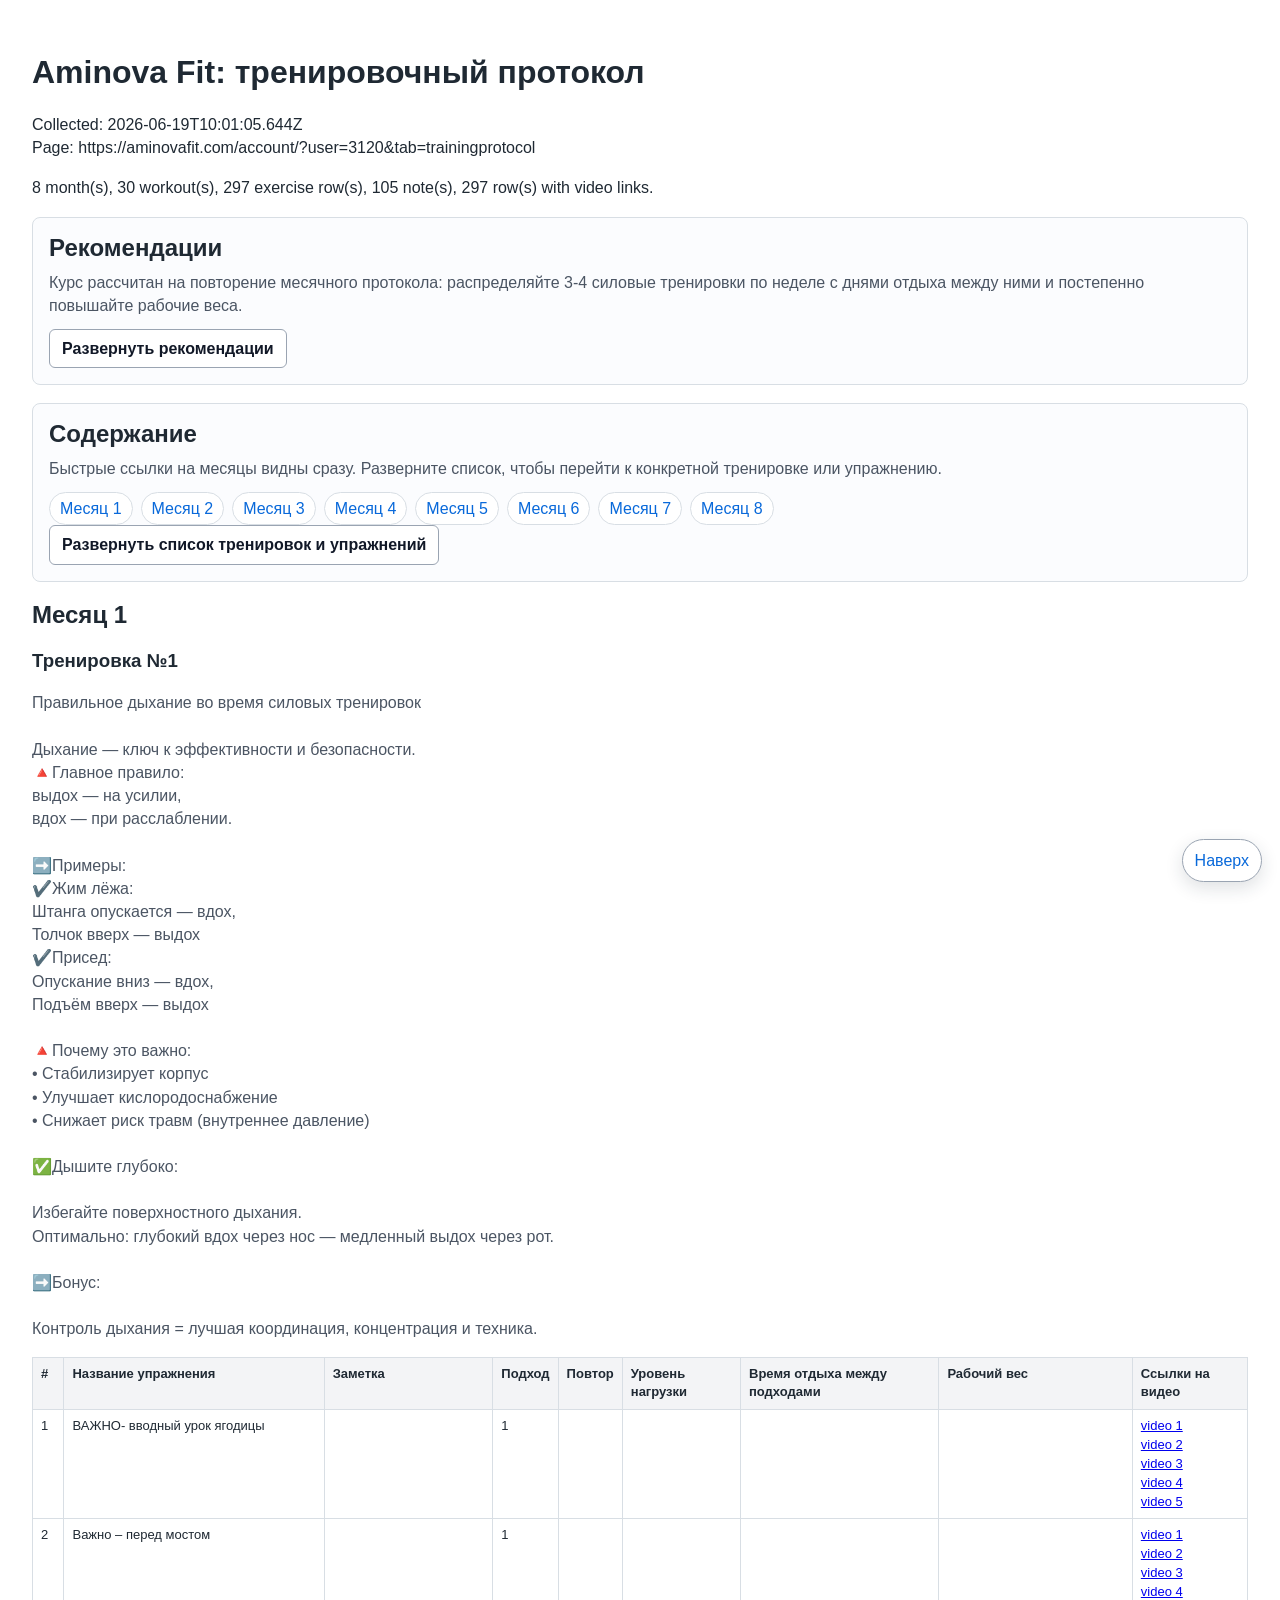
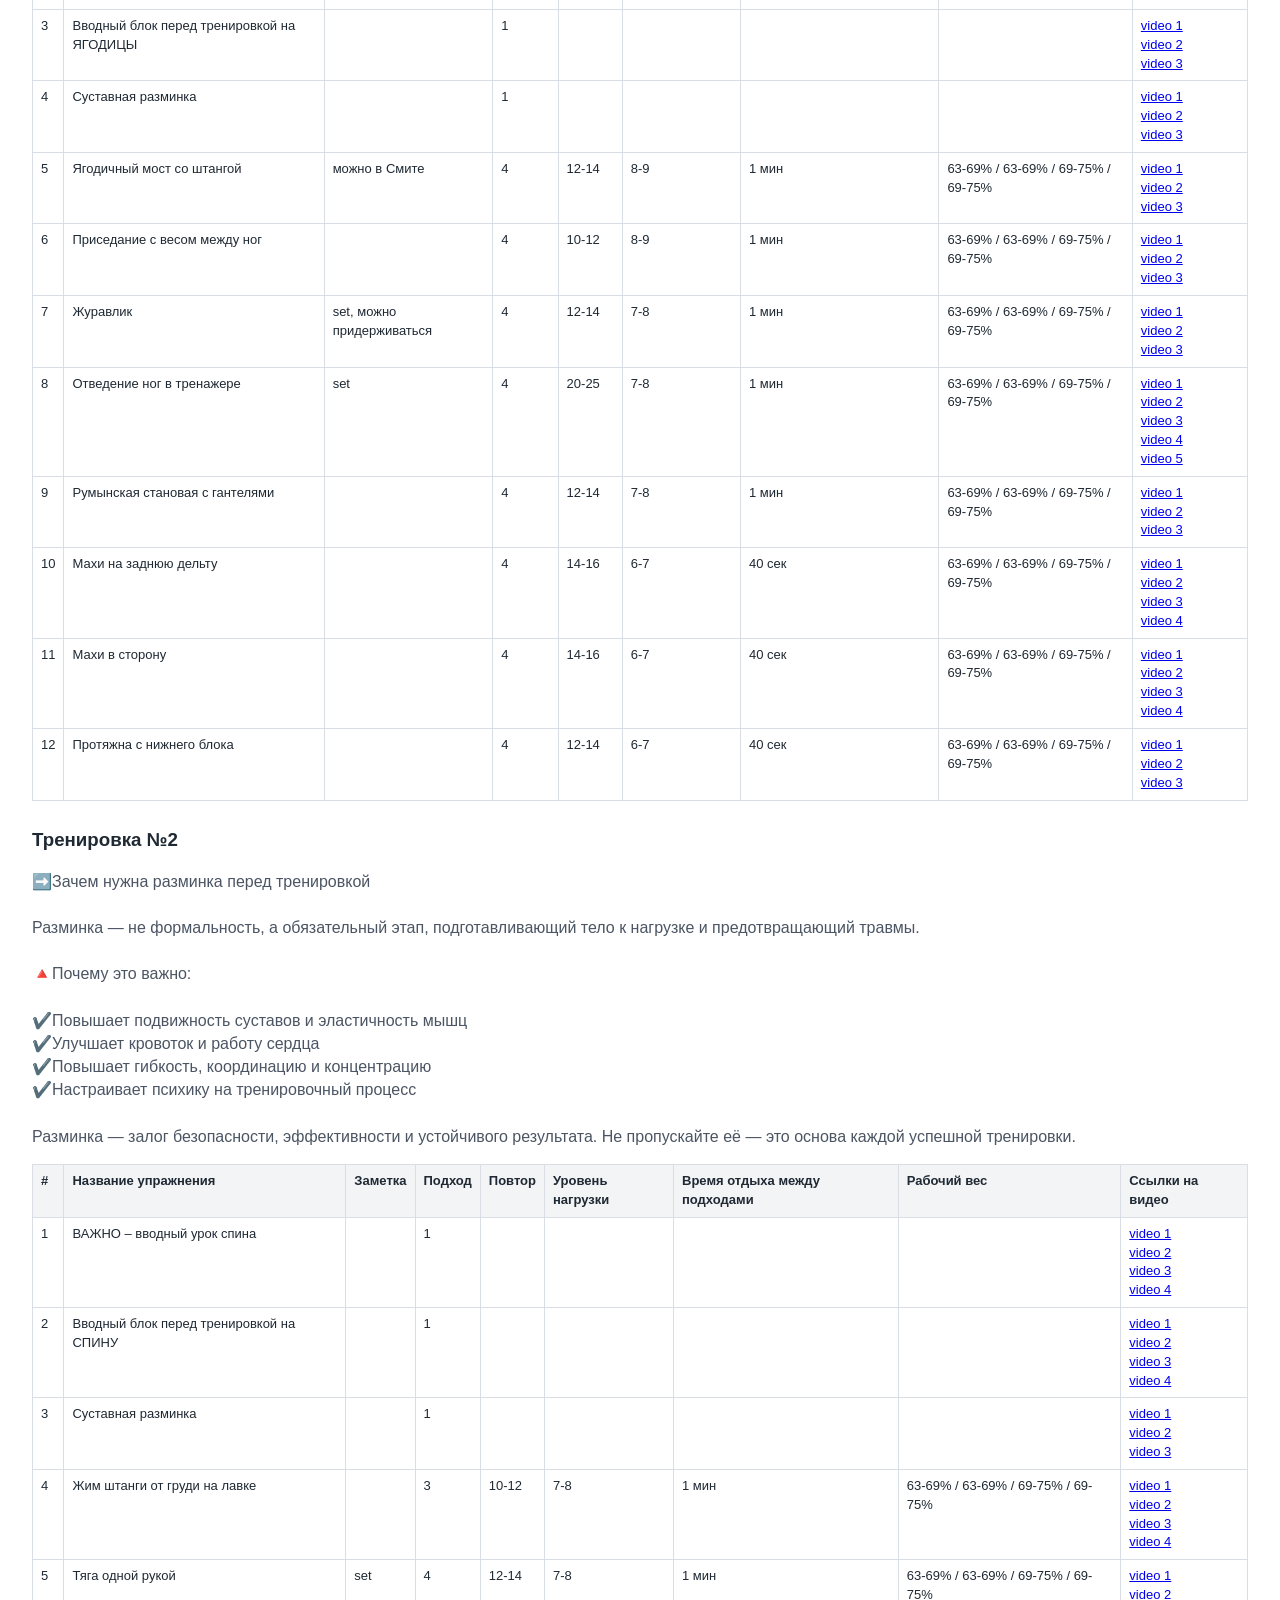
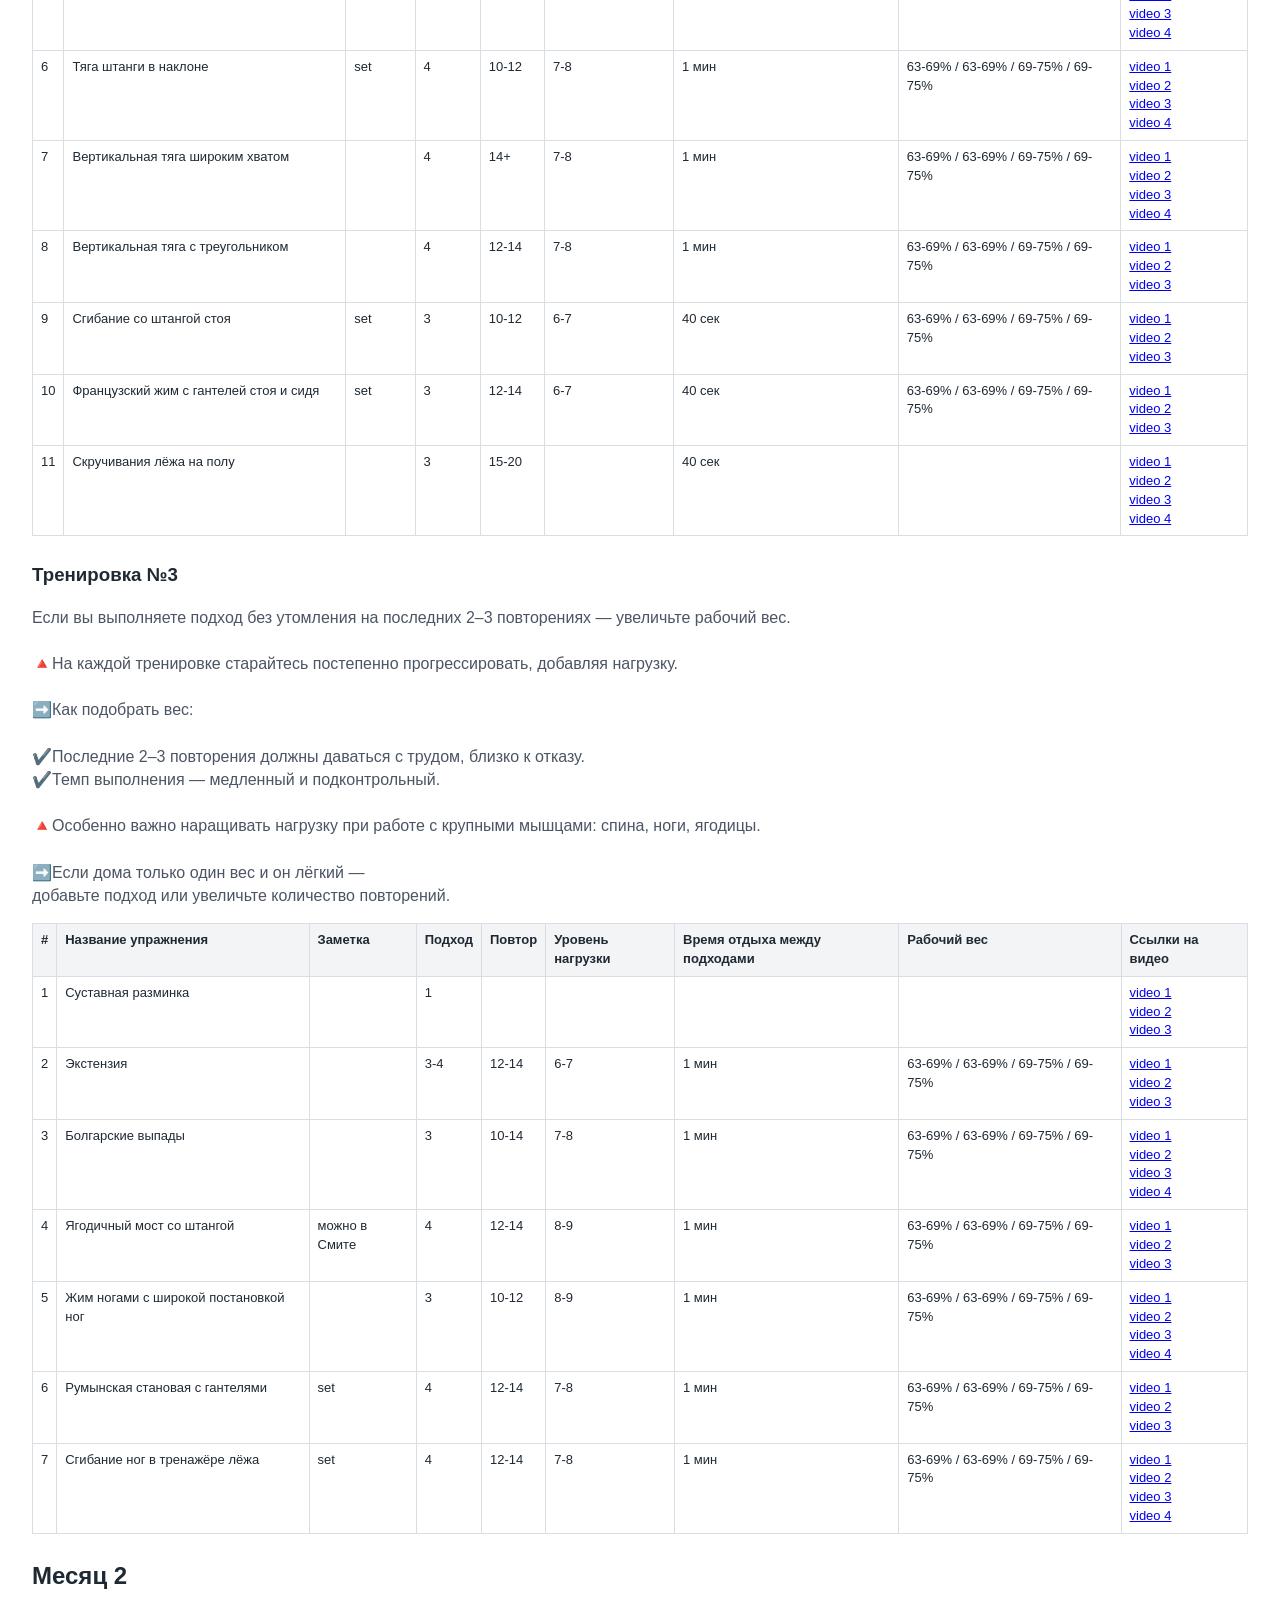
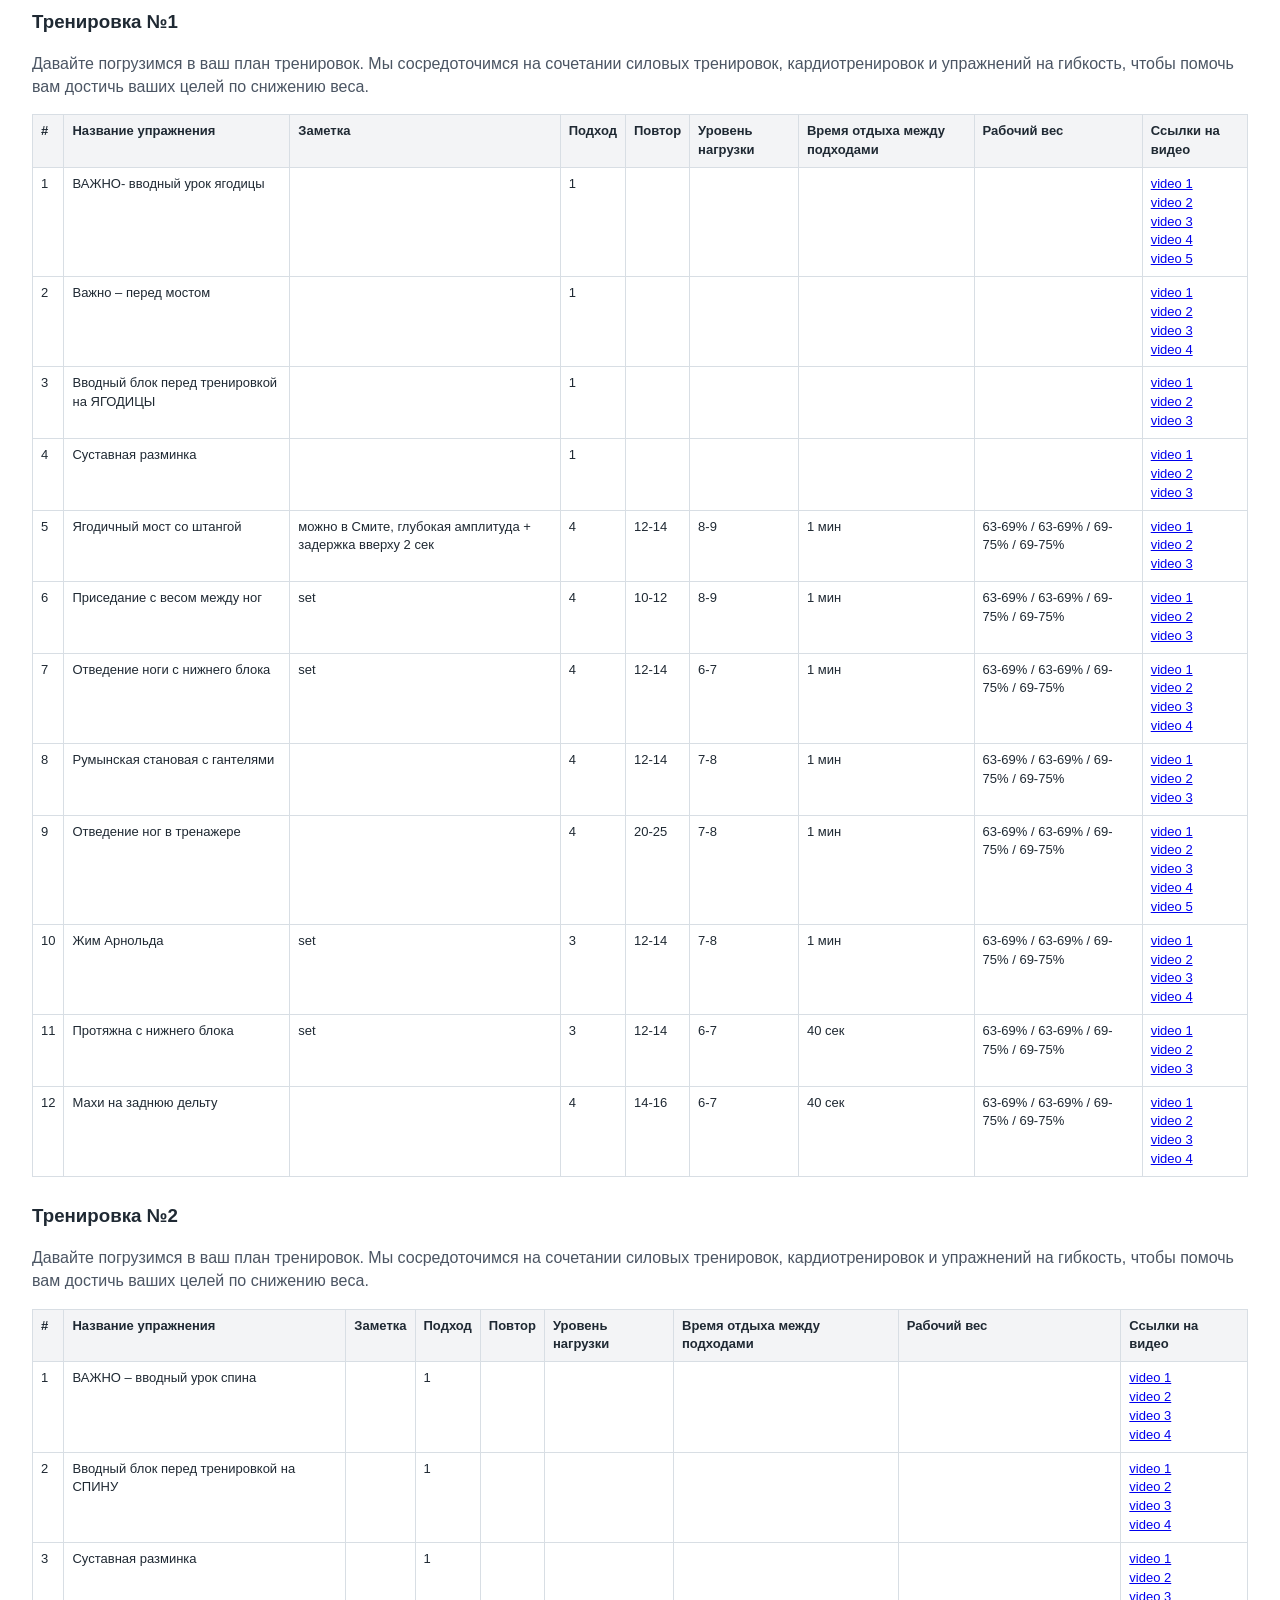
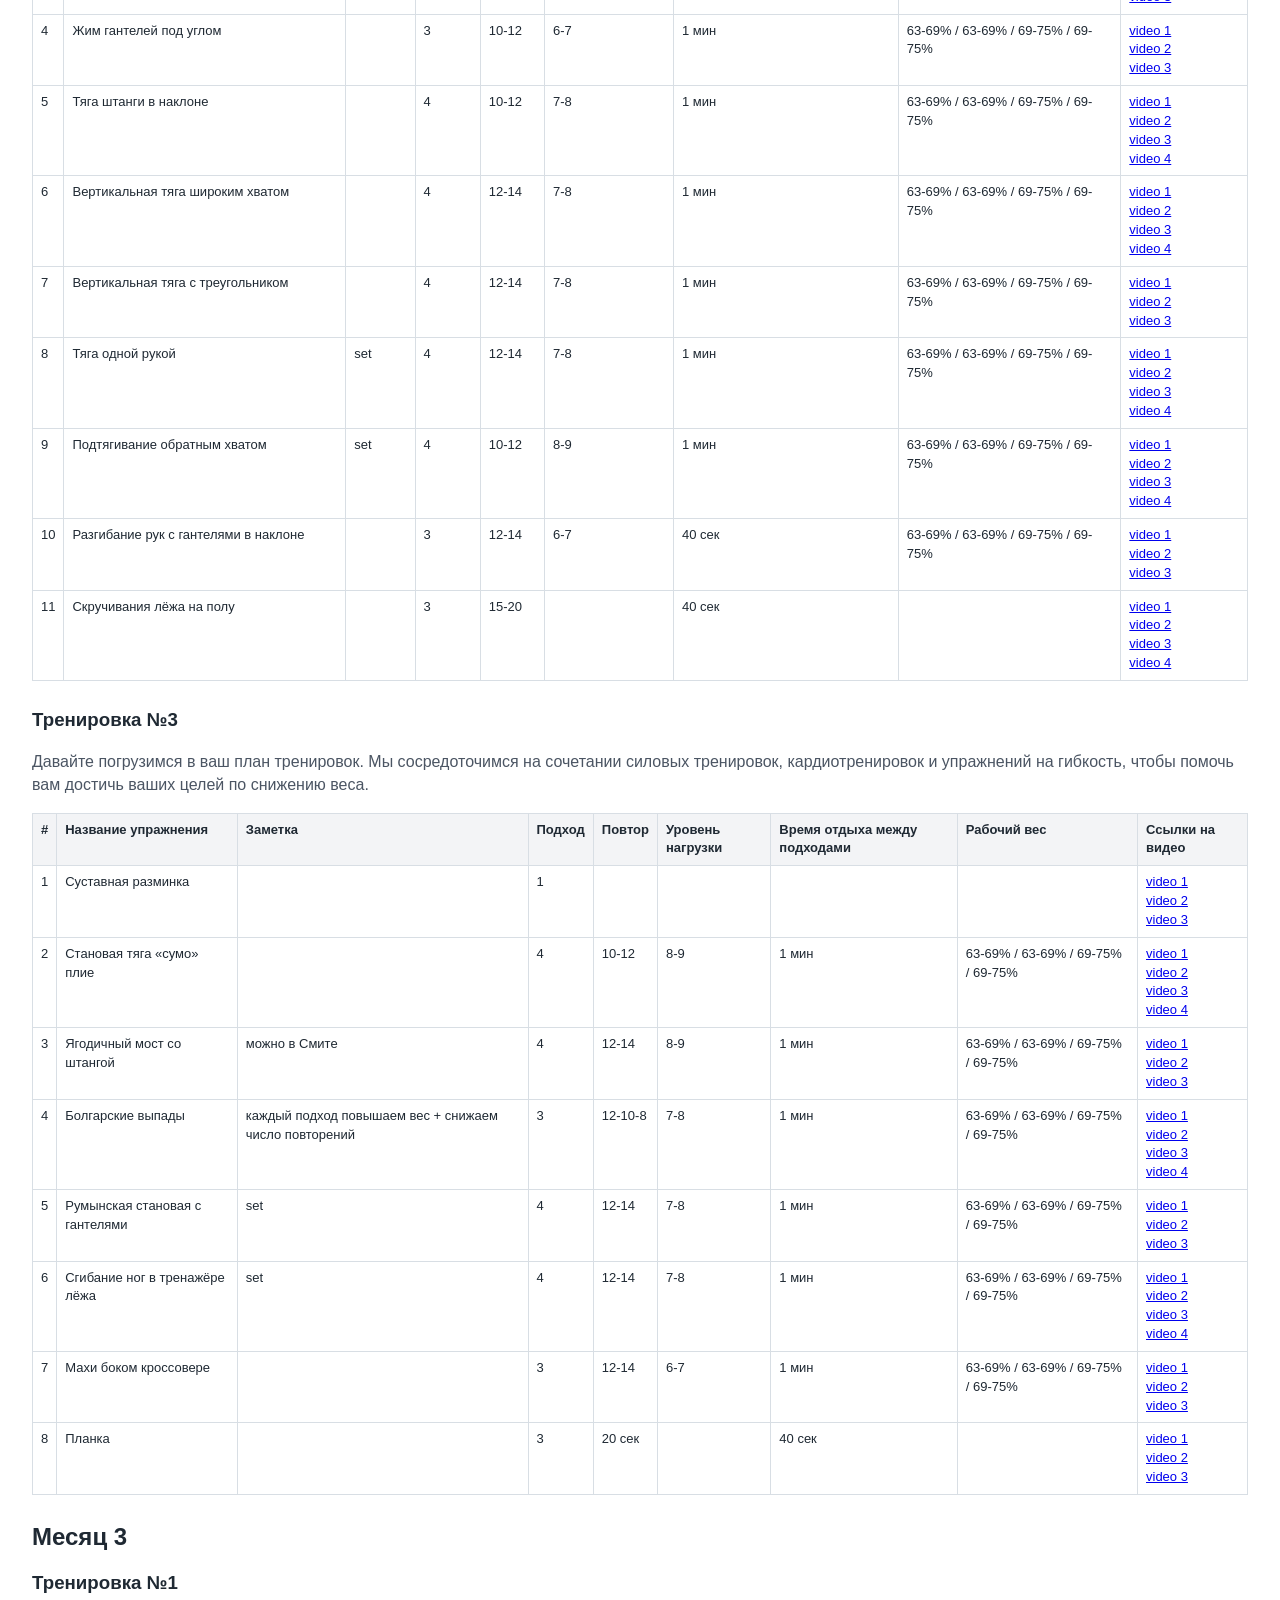
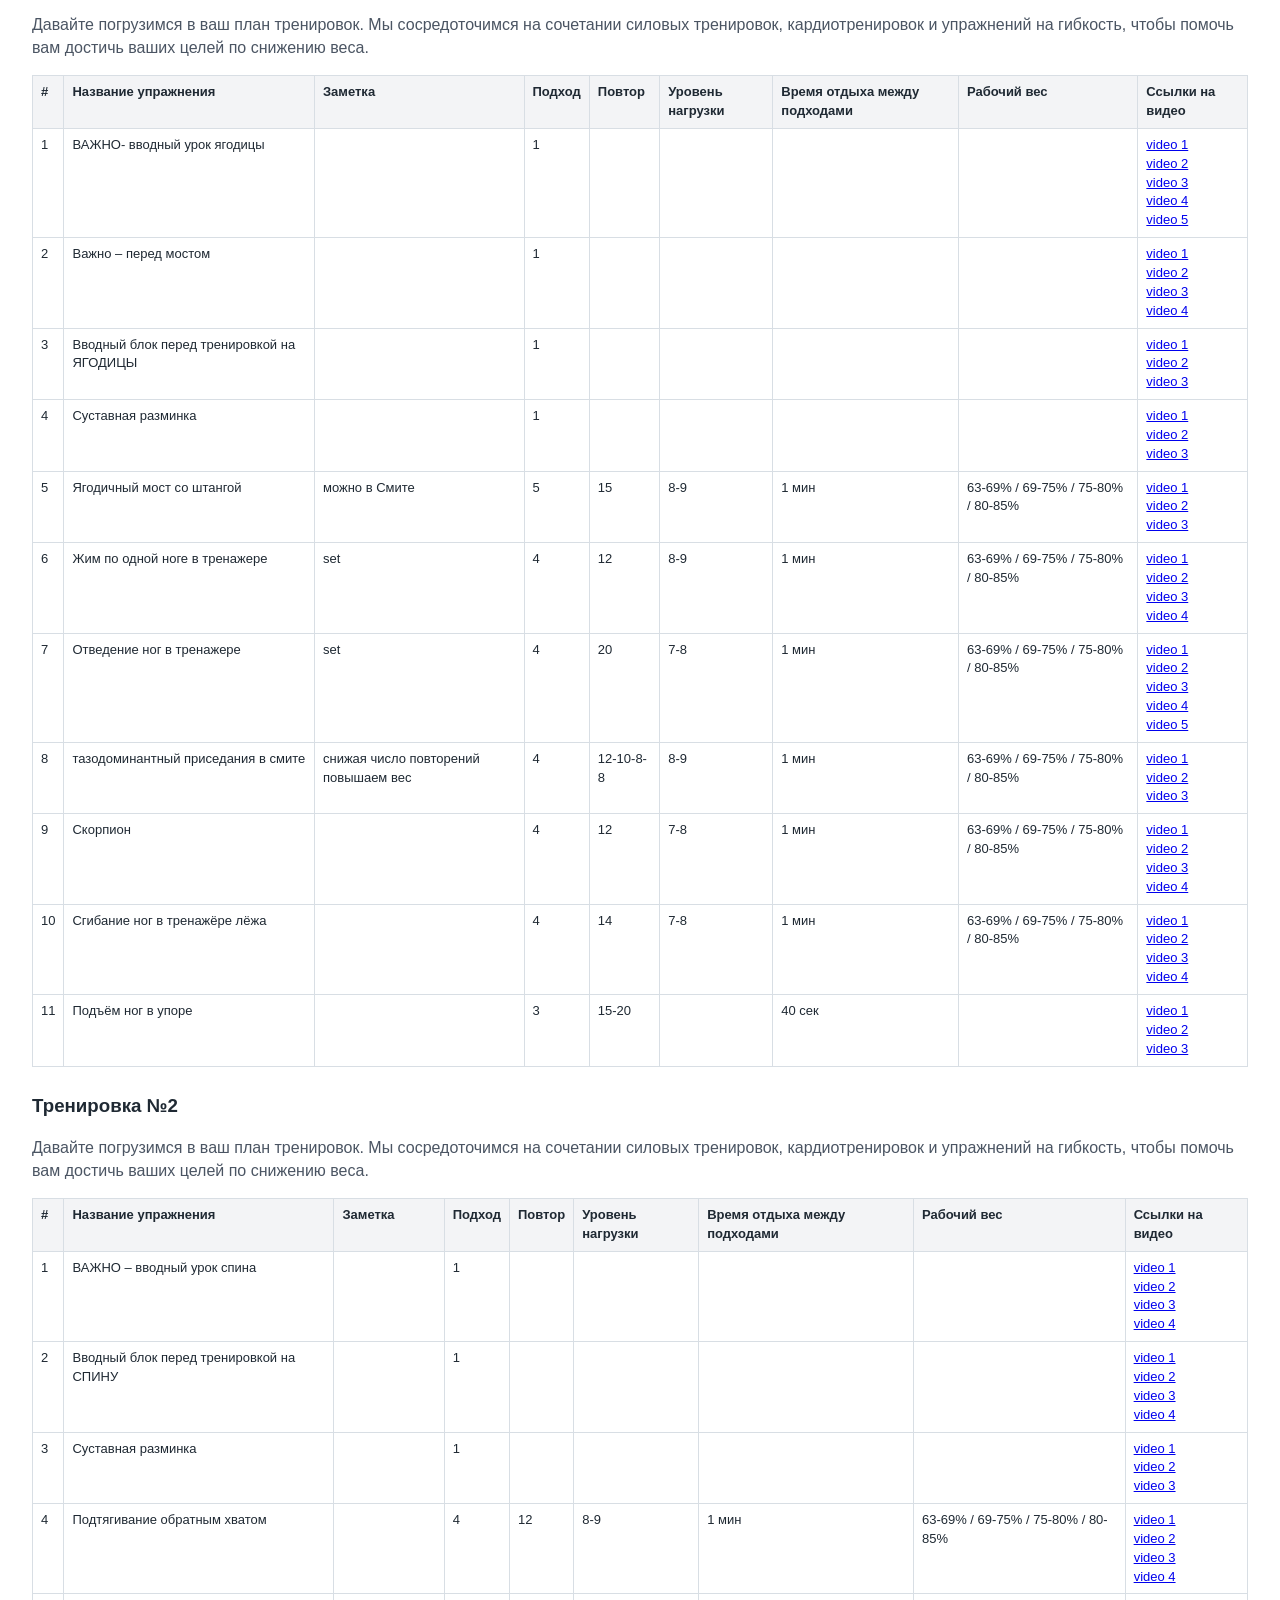
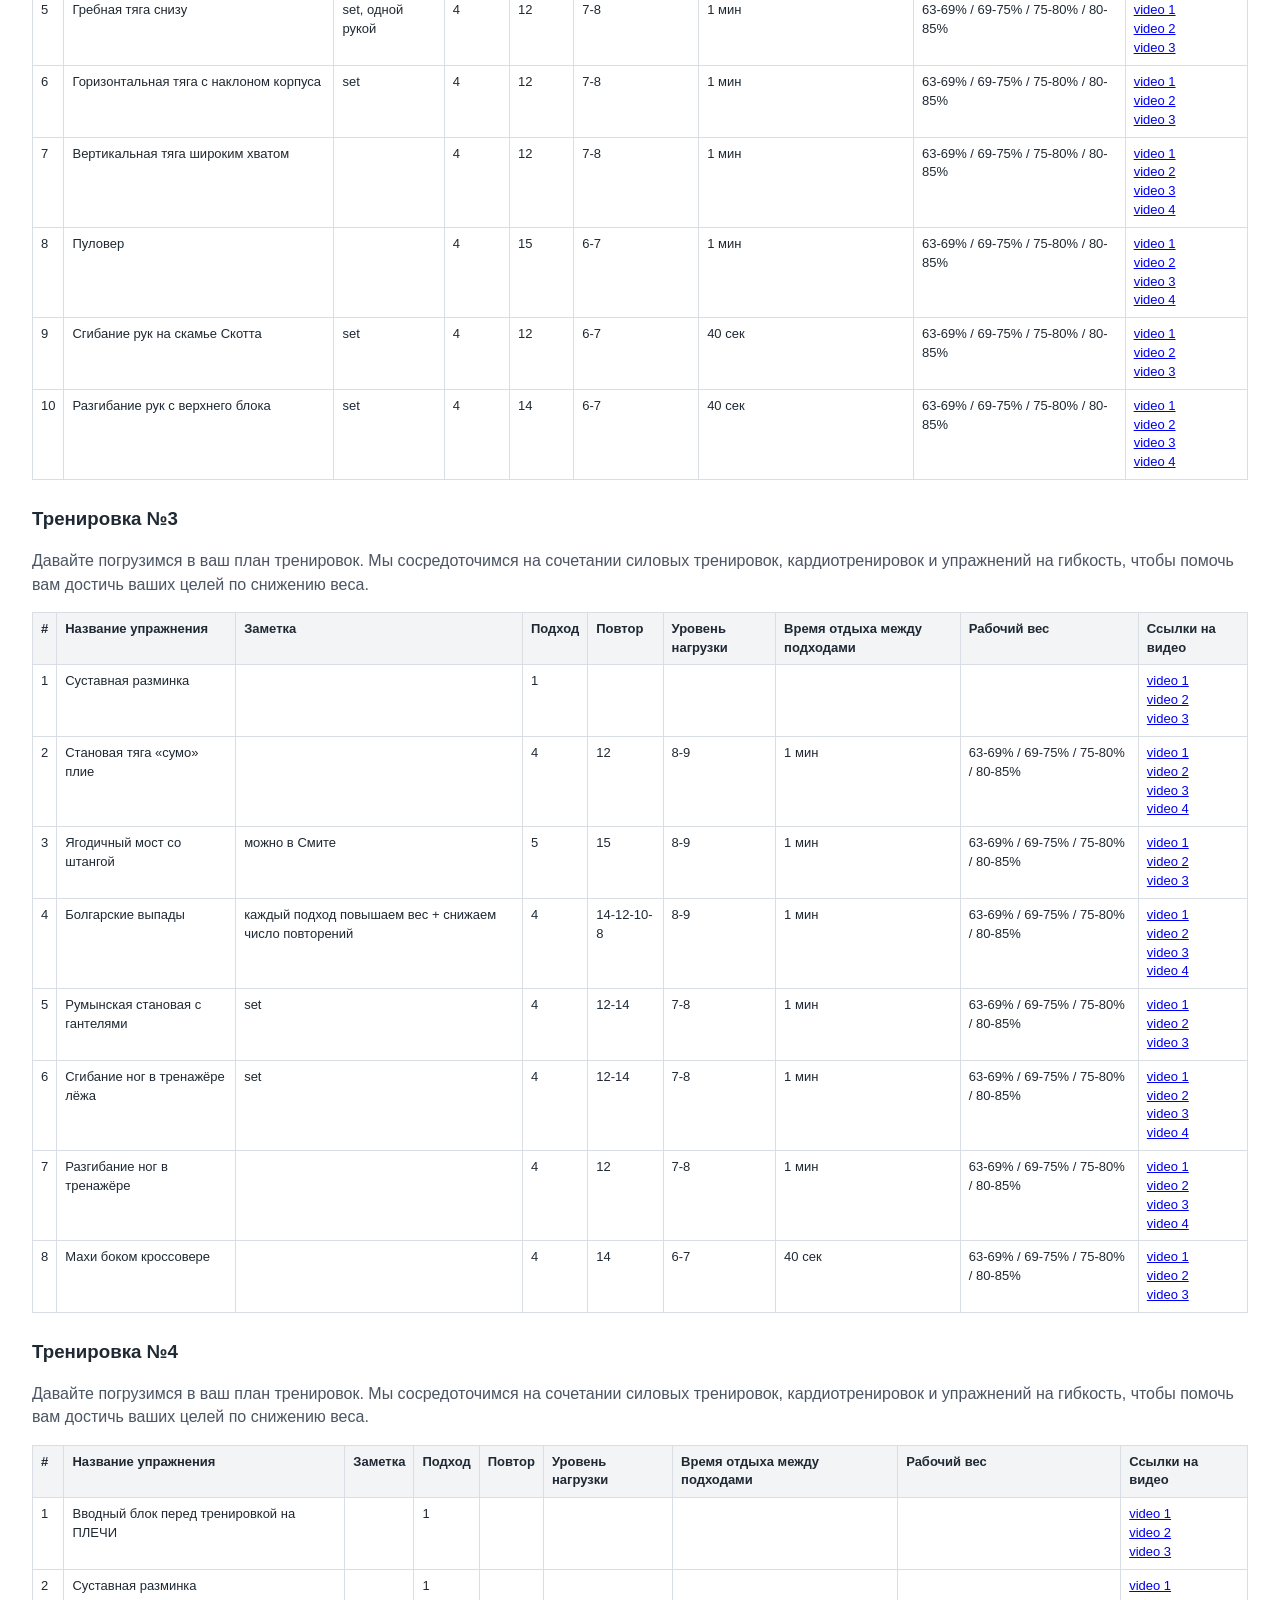
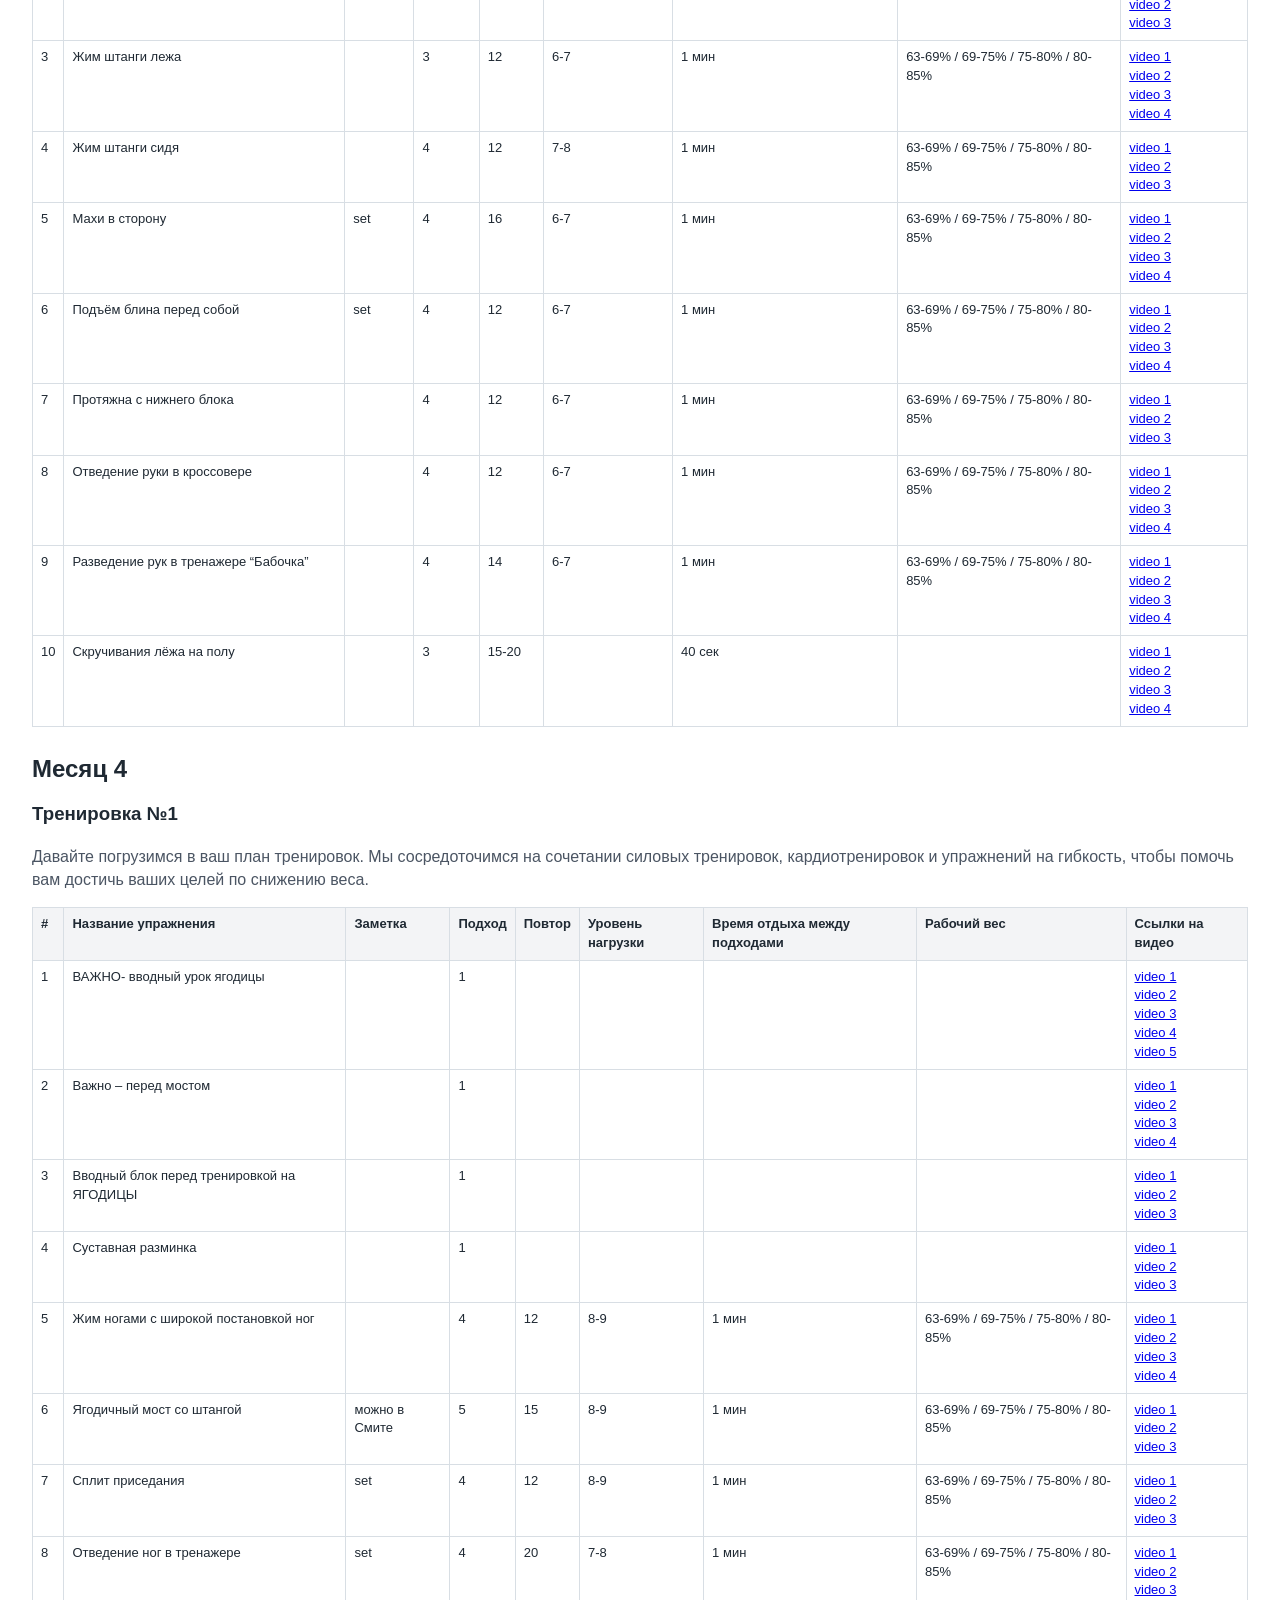
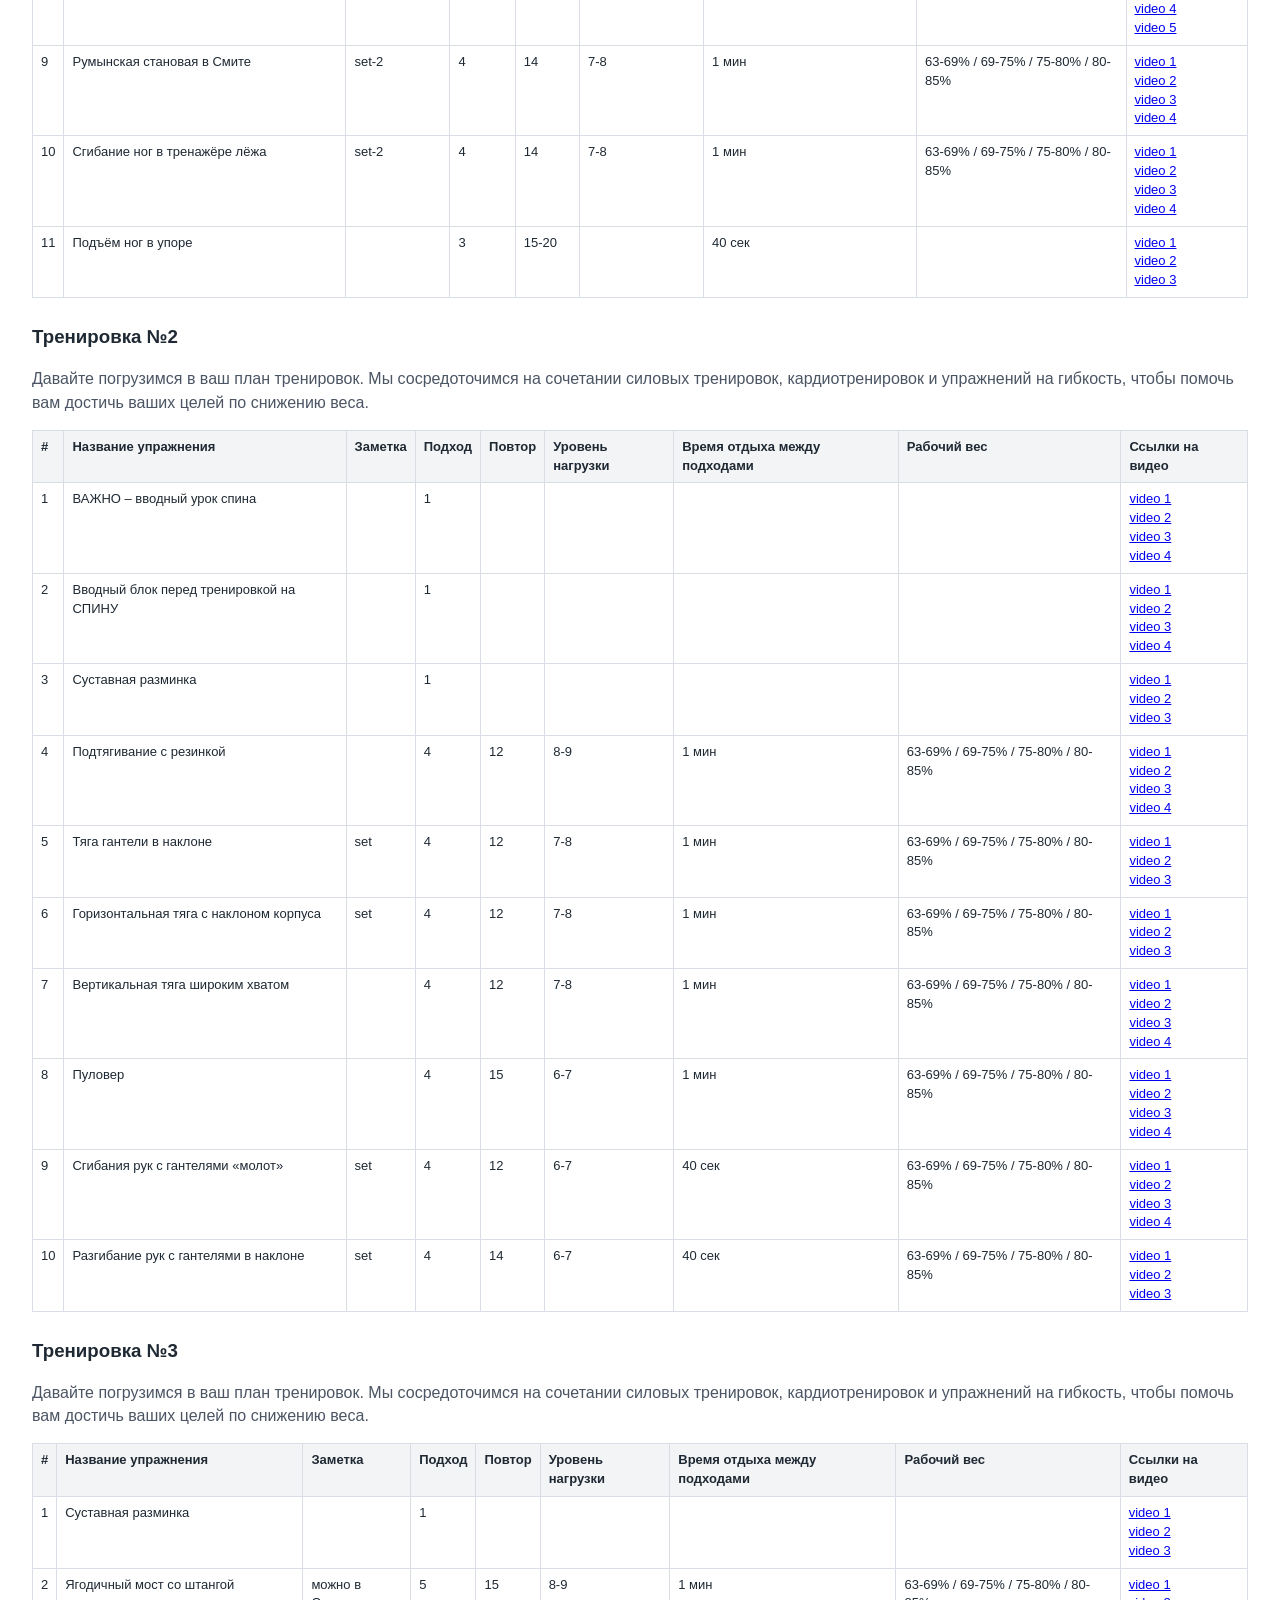
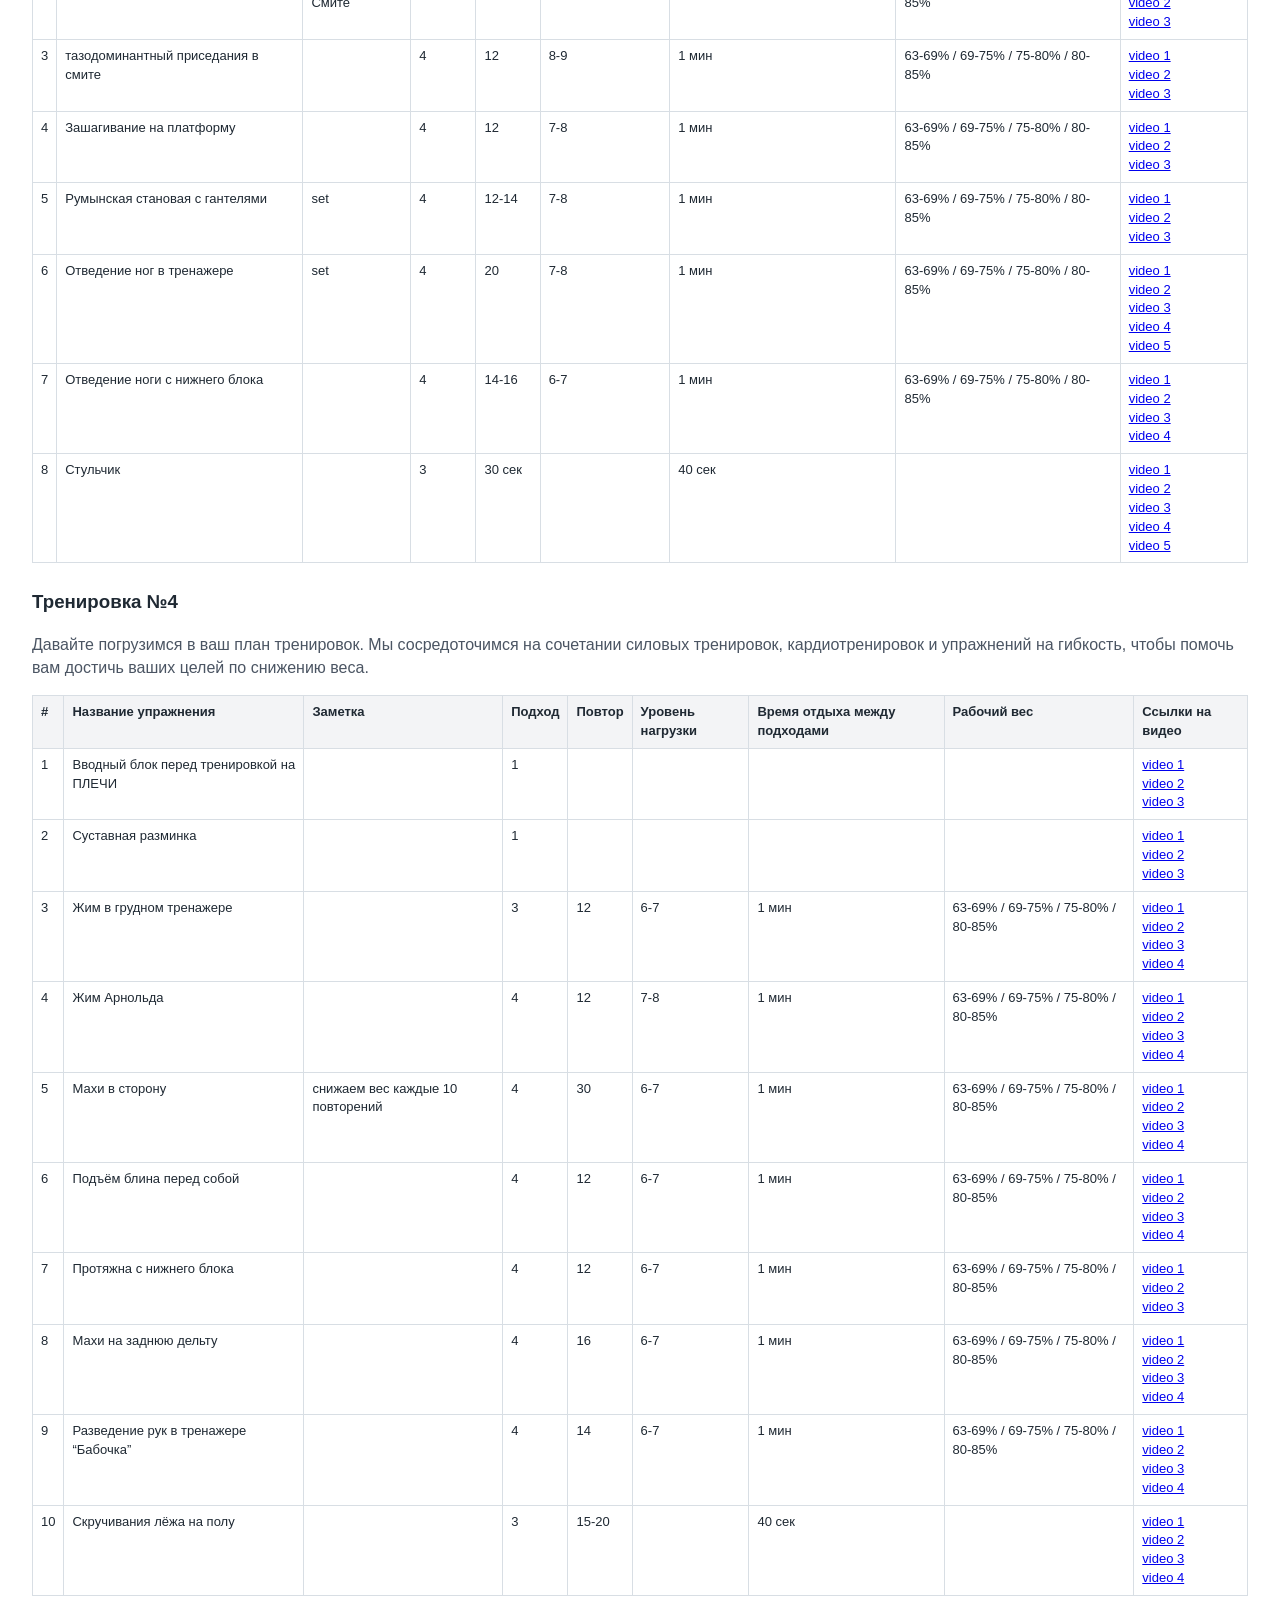
==== commit f88f7cd4: "Improve Aminova protocol mobile HTML" ====
--- a/aminova.html
+++ b/aminova.html
@@ -1,22 +1,171 @@
 <!doctype html>
-<html lang="en">
+<html lang="ru">
 <head>
-  <meta target="_blank" rel="noopener noreferrer" charset="utf-8">
-  <title>Aminova target="_blank" rel="noopener noreferrer" Fit training protocol</title>
+  <meta charset="utf-8">
+  <title>Aminova Fit: тренировочный протокол</title>
   <style>
+    html { scroll-behavior: smooth; }
     body { font-family: -apple-system, BlinkMacSystemFont, "Segoe UI", sans-serif; line-height: 1.45; padding: 24px; color: #1f2933; }
-    h1, h2, h3 { line-height: 1.2; }
+    h1, h2, h3 { line-height: 1.2; scroll-margin-top: 18px; }
+    tr { scroll-margin-top: 18px; }
     table { border-collapse: collapse; width: 100%; margin: 12px 0 28px; font-size: 13px; }
     th, td { border: 1px solid #d8dee4; padding: 7px 8px; vertical-align: top; }
     th { background: #f3f4f6; text-align: left; }
     .intro { white-space: pre-line; color: #4b5563; }
     .error { color: #b42318; }
+    .guide, .toc { border: 1px solid #d8dee4; border-radius: 8px; padding: 16px; margin: 18px 0; background: #fbfcfe; }
+    .guide h2, .toc h2 { margin: 0 0 8px; }
+    .guide-preview, .toc-note { margin: 0 0 12px; color: #4b5563; }
+    details > summary { cursor: pointer; font-weight: 700; color: #111827; }
+    .guide details > summary, .toc details > summary { display: inline-block; padding: 7px 12px; border: 1px solid #9aa4b2; border-radius: 6px; background: #ffffff; }
+    .guide-content { margin-top: 14px; }
+    .guide-content h3 { margin: 18px 0 8px; }
+    .guide-content ul { margin: 6px 0 12px 22px; padding: 0; }
+    .toc-months, .toc-full { display: flex; flex-wrap: wrap; gap: 8px; }
+    .toc-full { display: block; margin-top: 14px; }
+    .toc a { color: #0969da; text-decoration: none; }
+    .toc a:hover { text-decoration: underline; }
+    .toc-chip { display: inline-block; border: 1px solid #d8dee4; border-radius: 999px; padding: 4px 10px; background: #ffffff; }
+    .toc-month-block { margin: 0 0 16px; padding-bottom: 12px; border-bottom: 1px solid #e5e7eb; }
+    .toc-month-block:last-child { border-bottom: 0; }
+    .toc-workout { margin: 8px 0 0 18px; }
+    .toc-exercises { columns: 2; margin: 6px 0 0 18px; padding-left: 18px; }
+    .toc-exercises li { break-inside: avoid; margin-bottom: 4px; }
+    .back-to-top { position: fixed; right: 18px; bottom: 18px; z-index: 20; display: inline-block; padding: 9px 12px; border: 1px solid #9aa4b2; border-radius: 999px; background: #ffffff; color: #0969da; text-decoration: none; box-shadow: 0 6px 18px rgba(31, 41, 55, 0.14); }
+    .back-to-top:hover { text-decoration: underline; }
+    @media (max-width: 760px) {
+      body { padding: 12px; font-size: 15px; }
+      h1 { font-size: 24px; }
+      h2 { font-size: 20px; }
+      h3 { font-size: 18px; }
+      .guide, .toc { padding: 12px; margin: 14px 0; }
+      .guide details > summary, .toc details > summary { width: 100%; box-sizing: border-box; text-align: center; }
+      .toc-months { gap: 6px; }
+      .toc-chip { padding: 6px 10px; }
+      .toc-exercises { columns: 1; }
+      .intro { font-size: 14px; }
+      table, thead, tbody, tr, th, td { display: block; }
+      table { border: 0; margin: 10px 0 22px; font-size: 14px; }
+      thead { display: none; }
+      tr { border: 1px solid #d8dee4; border-radius: 8px; margin: 0 0 12px; background: #ffffff; overflow: hidden; box-shadow: 0 2px 8px rgba(31, 41, 55, 0.06); }
+      td { display: grid; grid-template-columns: minmax(104px, 34%) minmax(0, 1fr); gap: 8px; border: 0; border-bottom: 1px solid #edf0f3; padding: 9px 10px; white-space: normal; overflow-wrap: anywhere; }
+      td:last-child { border-bottom: 0; }
+      td::before { font-weight: 700; color: #4b5563; }
+      td:nth-child(1) { display: block; background: #f3f4f6; font-weight: 700; }
+      td:nth-child(1)::before { content: "Упражнение # "; }
+      td:nth-child(2)::before { content: "Название"; }
+      td:nth-child(3)::before { content: "Заметка"; }
+      td:nth-child(4)::before { content: "Подход"; }
+      td:nth-child(5)::before { content: "Повтор"; }
+      td:nth-child(6)::before { content: "Нагрузка"; }
+      td:nth-child(7)::before { content: "Отдых"; }
+      td:nth-child(8)::before { content: "Рабочий вес"; }
+      td:nth-child(9)::before { content: "Видео"; }
+      td a { overflow-wrap: anywhere; }
+      .back-to-top { right: 12px; bottom: 12px; padding: 8px 10px; }
+    }
   </style>
 </head>
 <body>
-  <h1>Aminova target="_blank" rel="noopener noreferrer" Fit training protocol</h1>
+  <h1 id="top">Aminova Fit: тренировочный протокол</h1>
   <p>Collected: 2026-06-19T10:01:05.644Z<br>Page: https://aminovafit.com/account/?user=3120&amp;tab=trainingprotocol</p>
   <p>8 month(s), 30 workout(s), 297 exercise row(s), 105 note(s), 297 row(s) with video links.</p>
+
+  <section class="guide" aria-labelledby="guide-title">
+    <h2 id="guide-title">Рекомендации</h2>
+    <p class="guide-preview">Курс рассчитан на повторение месячного протокола: распределяйте 3-4 силовые тренировки по неделе с днями отдыха между ними и постепенно повышайте рабочие веса.</p>
+    <details>
+      <summary>Развернуть рекомендации</summary>
+      <div class="guide-content">
+        <h3>Формат и продолжительность</h3>
+        <ul>
+          <li>Данные тренировки рассчитаны на всё время работы на курсе.</li>
+          <li>Одна ссылка содержит тренировочный протокол на 1 месяц, то есть 4 недели.</li>
+          <li>В силовых тренировках на одну тренировочную неделю обычно 3 или 4 тренировки. Распределяйте их по неделе с обязательными днями отдыха между силовыми.</li>
+        </ul>
+
+        <h3>Пример тренировочной недели: 3 силовые</h3>
+        <ul>
+          <li>Пн - Тренировка 1</li>
+          <li>Вт - Умный фитнес</li>
+          <li>Ср - Тренировка 2</li>
+          <li>Чт - Умный фитнес</li>
+          <li>Пт - Тренировка 3</li>
+          <li>Сб, Вс - Умный фитнес</li>
+        </ul>
+
+        <h3>Пример тренировочной недели: 4 силовые</h3>
+        <ul>
+          <li>Пн - Тренировка 1</li>
+          <li>Вт - Умный фитнес</li>
+          <li>Ср - Тренировка 2</li>
+          <li>Чт - Умный фитнес</li>
+          <li>Пт - Тренировка 3</li>
+          <li>Сб - Умный фитнес</li>
+          <li>Вс - Тренировка 4</li>
+        </ul>
+
+        <p>Можно придерживаться недельного цикла или тренироваться через день, без привязки к неделе. После окончания недели возвращайтесь к тренировке №1: мышечные группы не пересекаются.</p>
+
+        <h3>Повторение и прогресс</h3>
+        <ul>
+          <li>Повторяйте данную схему в течение месяца.</li>
+          <li>Постепенно увеличивайте рабочие веса и нагрузку.</li>
+          <li>Техника выполнения упражнений одинакова вне зависимости от места занятий: зал или дом.</li>
+        </ul>
+
+        <h3>Адаптация упражнений для домашних условий</h3>
+        <ul>
+          <li>Отведение/разгибание бедра в кроссовере: используйте утяжелители, резинку за устойчивую опору или круговую резинку на щиколотках.</li>
+          <li>Приседания со штангой: можно выполнять с гантелями, бодибаром, гирей или любым доступным отягощением.</li>
+          <li>Жим от груди и разведения с гантелями: можно выполнять лёжа на коврике с бодибаром, штангой или гантелями.</li>
+          <li>Пуловер: можно выполнять лёжа на полу до касания гантелью пола.</li>
+          <li>Зашагивание на платформу: используйте стул, лестничную ступеньку или достаточно устойчивый диван.</li>
+          <li>Сплит-приседания: выполняйте как обычные выпады с гантелями в руках.</li>
+          <li>Мост: выполняйте с кровати, дивана или устойчивой опоры высотой до колена. Если опоры нет, работайте лёжа на полу.</li>
+          <li>Махи на заднюю дельту: можно выполнять без скамьи, сидя или стоя в наклоне, с корпусом почти параллельно полу.</li>
+        </ul>
+
+        <h3>Инвентарь для домашних тренировок</h3>
+        <ul>
+          <li>Коврик.</li>
+          <li>Набор резинок разного сопротивления: от 5-6 кг до 16-18 кг.</li>
+          <li>Разборные гантели.</li>
+          <li>В качестве скамьи можно использовать диван, стул, стол или опору о стену.</li>
+        </ul>
+
+        <h3>Рабочие веса и прогрессия</h3>
+        <ul>
+          <li>Начинайте с тех весов, с которыми работали до курса.</li>
+          <li>Если подход выполнен без утомления на последних 2-3 повторениях, увеличьте вес.</li>
+          <li>Вес подбирается так, чтобы последние 2-3 повторения давались тяжело, близко к отказу.</li>
+          <li>Выполняйте упражнения в медленном, подконтрольном темпе.</li>
+          <li>Если доступен только лёгкий вес, сделайте дополнительный подход или увеличьте количество повторений.</li>
+        </ul>
+
+        <h3>Обозначения</h3>
+        <p>SET - два упражнения, выполняемые без отдыха между ними.</p>
+
+        <h3>Техника и безопасность</h3>
+        <ul>
+          <li>Следите за нейтральным положением позвоночника и симметрией движений.</li>
+          <li>Избегайте округления спины или чрезмерных прогибов в пояснице.</li>
+          <li>Увеличивайте вес только при соблюдении всех технических аспектов.</li>
+          <li>Работайте в комфортной амплитуде, никогда не через боль.</li>
+        </ul>
+      </div>
+    </details>
+  </section>
+
+  <nav class="toc" aria-labelledby="toc-title">
+    <h2 id="toc-title">Содержание</h2>
+    <p class="toc-note">Быстрые ссылки на месяцы видны сразу. Разверните список, чтобы перейти к конкретной тренировке или упражнению.</p>
+    <div id="toc-months" class="toc-months"></div>
+    <details>
+      <summary>Развернуть список тренировок и упражнений</summary>
+      <div id="toc-full" class="toc-full"></div>
+    </details>
+  </nav>
   
       <section>
         <h2>Месяц 1</h2>
@@ -51,7 +200,7 @@
 
 Контроль дыхания = лучшая координация, концентрация и техника.</p>
           <table>
-            <thead><tr><th>#</th><th>Exercise</th><th>Note</th><th>Sets</th><th>Reps</th><th>Load</th><th>Rest</th><th>Weights</th><th>Video links</th></tr></thead>
+            <thead><tr><th>#</th><th>Название упражнения</th><th>Заметка</th><th>Подход</th><th>Повтор</th><th>Уровень нагрузки</th><th>Время отдыха между подходами</th><th>Рабочий вес</th><th>Ссылки на видео</th></tr></thead>
             <tbody>
               <tr>
                   <td>1</td>
@@ -239,7 +388,7 @@
 
 Разминка — залог безопасности, эффективности и устойчивого результата. Не пропускайте её — это основа каждой успешной тренировки.</p>
           <table>
-            <thead><tr><th>#</th><th>Exercise</th><th>Note</th><th>Sets</th><th>Reps</th><th>Load</th><th>Rest</th><th>Weights</th><th>Video links</th></tr></thead>
+            <thead><tr><th>#</th><th>Название упражнения</th><th>Заметка</th><th>Подход</th><th>Повтор</th><th>Уровень нагрузки</th><th>Время отдыха между подходами</th><th>Рабочий вес</th><th>Ссылки на видео</th></tr></thead>
             <tbody>
               <tr>
                   <td>1</td>
@@ -414,7 +563,7 @@
 ➡️Если дома только один вес и он лёгкий —
 добавьте подход или увеличьте количество повторений.</p>
           <table>
-            <thead><tr><th>#</th><th>Exercise</th><th>Note</th><th>Sets</th><th>Reps</th><th>Load</th><th>Rest</th><th>Weights</th><th>Video links</th></tr></thead>
+            <thead><tr><th>#</th><th>Название упражнения</th><th>Заметка</th><th>Подход</th><th>Повтор</th><th>Уровень нагрузки</th><th>Время отдыха между подходами</th><th>Рабочий вес</th><th>Ссылки на видео</th></tr></thead>
             <tbody>
               <tr>
                   <td>1</td>
@@ -526,7 +675,7 @@
           <h3>Тренировка №1</h3>
           <p class="intro">Давайте погрузимся в ваш план тренировок. Мы сосредоточимся на сочетании силовых тренировок, кардиотренировок и упражнений на гибкость, чтобы помочь вам достичь ваших целей по снижению веса.</p>
           <table>
-            <thead><tr><th>#</th><th>Exercise</th><th>Note</th><th>Sets</th><th>Reps</th><th>Load</th><th>Rest</th><th>Weights</th><th>Video links</th></tr></thead>
+            <thead><tr><th>#</th><th>Название упражнения</th><th>Заметка</th><th>Подход</th><th>Повтор</th><th>Уровень нагрузки</th><th>Время отдыха между подходами</th><th>Рабочий вес</th><th>Ссылки на видео</th></tr></thead>
             <tbody>
               <tr>
                   <td>1</td>
@@ -703,7 +852,7 @@
           <h3>Тренировка №2</h3>
           <p class="intro">Давайте погрузимся в ваш план тренировок. Мы сосредоточимся на сочетании силовых тренировок, кардиотренировок и упражнений на гибкость, чтобы помочь вам достичь ваших целей по снижению веса.</p>
           <table>
-            <thead><tr><th>#</th><th>Exercise</th><th>Note</th><th>Sets</th><th>Reps</th><th>Load</th><th>Rest</th><th>Weights</th><th>Video links</th></tr></thead>
+            <thead><tr><th>#</th><th>Название упражнения</th><th>Заметка</th><th>Подход</th><th>Повтор</th><th>Уровень нагрузки</th><th>Время отдыха между подходами</th><th>Рабочий вес</th><th>Ссылки на видео</th></tr></thead>
             <tbody>
               <tr>
                   <td>1</td>
@@ -866,7 +1015,7 @@
           <h3>Тренировка №3</h3>
           <p class="intro">Давайте погрузимся в ваш план тренировок. Мы сосредоточимся на сочетании силовых тренировок, кардиотренировок и упражнений на гибкость, чтобы помочь вам достичь ваших целей по снижению веса.</p>
           <table>
-            <thead><tr><th>#</th><th>Exercise</th><th>Note</th><th>Sets</th><th>Reps</th><th>Load</th><th>Rest</th><th>Weights</th><th>Video links</th></tr></thead>
+            <thead><tr><th>#</th><th>Название упражнения</th><th>Заметка</th><th>Подход</th><th>Повтор</th><th>Уровень нагрузки</th><th>Время отдыха между подходами</th><th>Рабочий вес</th><th>Ссылки на видео</th></tr></thead>
             <tbody>
               <tr>
                   <td>1</td>
@@ -992,7 +1141,7 @@
           <h3>Тренировка №1</h3>
           <p class="intro">Давайте погрузимся в ваш план тренировок. Мы сосредоточимся на сочетании силовых тренировок, кардиотренировок и упражнений на гибкость, чтобы помочь вам достичь ваших целей по снижению веса.</p>
           <table>
-            <thead><tr><th>#</th><th>Exercise</th><th>Note</th><th>Sets</th><th>Reps</th><th>Load</th><th>Rest</th><th>Weights</th><th>Video links</th></tr></thead>
+            <thead><tr><th>#</th><th>Название упражнения</th><th>Заметка</th><th>Подход</th><th>Повтор</th><th>Уровень нагрузки</th><th>Время отдыха между подходами</th><th>Рабочий вес</th><th>Ссылки на видео</th></tr></thead>
             <tbody>
               <tr>
                   <td>1</td>
@@ -1155,7 +1304,7 @@
           <h3>Тренировка №2</h3>
           <p class="intro">Давайте погрузимся в ваш план тренировок. Мы сосредоточимся на сочетании силовых тренировок, кардиотренировок и упражнений на гибкость, чтобы помочь вам достичь ваших целей по снижению веса.</p>
           <table>
-            <thead><tr><th>#</th><th>Exercise</th><th>Note</th><th>Sets</th><th>Reps</th><th>Load</th><th>Rest</th><th>Weights</th><th>Video links</th></tr></thead>
+            <thead><tr><th>#</th><th>Название упражнения</th><th>Заметка</th><th>Подход</th><th>Повтор</th><th>Уровень нагрузки</th><th>Время отдыха между подходами</th><th>Рабочий вес</th><th>Ссылки на видео</th></tr></thead>
             <tbody>
               <tr>
                   <td>1</td>
@@ -1304,7 +1453,7 @@
           <h3>Тренировка №3</h3>
           <p class="intro">Давайте погрузимся в ваш план тренировок. Мы сосредоточимся на сочетании силовых тренировок, кардиотренировок и упражнений на гибкость, чтобы помочь вам достичь ваших целей по снижению веса.</p>
           <table>
-            <thead><tr><th>#</th><th>Exercise</th><th>Note</th><th>Sets</th><th>Reps</th><th>Load</th><th>Rest</th><th>Weights</th><th>Video links</th></tr></thead>
+            <thead><tr><th>#</th><th>Название упражнения</th><th>Заметка</th><th>Подход</th><th>Повтор</th><th>Уровень нагрузки</th><th>Время отдыха между подходами</th><th>Рабочий вес</th><th>Ссылки на видео</th></tr></thead>
             <tbody>
               <tr>
                   <td>1</td>
@@ -1425,7 +1574,7 @@
           <h3>Тренировка №4</h3>
           <p class="intro">Давайте погрузимся в ваш план тренировок. Мы сосредоточимся на сочетании силовых тренировок, кардиотренировок и упражнений на гибкость, чтобы помочь вам достичь ваших целей по снижению веса.</p>
           <table>
-            <thead><tr><th>#</th><th>Exercise</th><th>Note</th><th>Sets</th><th>Reps</th><th>Load</th><th>Rest</th><th>Weights</th><th>Video links</th></tr></thead>
+            <thead><tr><th>#</th><th>Название упражнения</th><th>Заметка</th><th>Подход</th><th>Повтор</th><th>Уровень нагрузки</th><th>Время отдыха между подходами</th><th>Рабочий вес</th><th>Ссылки на видео</th></tr></thead>
             <tbody>
               <tr>
                   <td>1</td>
@@ -1579,7 +1728,7 @@
           <h3>Тренировка №1</h3>
           <p class="intro">Давайте погрузимся в ваш план тренировок. Мы сосредоточимся на сочетании силовых тренировок, кардиотренировок и упражнений на гибкость, чтобы помочь вам достичь ваших целей по снижению веса.</p>
           <table>
-            <thead><tr><th>#</th><th>Exercise</th><th>Note</th><th>Sets</th><th>Reps</th><th>Load</th><th>Rest</th><th>Weights</th><th>Video links</th></tr></thead>
+            <thead><tr><th>#</th><th>Название упражнения</th><th>Заметка</th><th>Подход</th><th>Повтор</th><th>Уровень нагрузки</th><th>Время отдыха между подходами</th><th>Рабочий вес</th><th>Ссылки на видео</th></tr></thead>
             <tbody>
               <tr>
                   <td>1</td>
@@ -1742,7 +1891,7 @@
           <h3>Тренировка №2</h3>
           <p class="intro">Давайте погрузимся в ваш план тренировок. Мы сосредоточимся на сочетании силовых тренировок, кардиотренировок и упражнений на гибкость, чтобы помочь вам достичь ваших целей по снижению веса.</p>
           <table>
-            <thead><tr><th>#</th><th>Exercise</th><th>Note</th><th>Sets</th><th>Reps</th><th>Load</th><th>Rest</th><th>Weights</th><th>Video links</th></tr></thead>
+            <thead><tr><th>#</th><th>Название упражнения</th><th>Заметка</th><th>Подход</th><th>Повтор</th><th>Уровень нагрузки</th><th>Время отдыха между подходами</th><th>Рабочий вес</th><th>Ссылки на видео</th></tr></thead>
             <tbody>
               <tr>
                   <td>1</td>
@@ -1891,7 +2040,7 @@
           <h3>Тренировка №3</h3>
           <p class="intro">Давайте погрузимся в ваш план тренировок. Мы сосредоточимся на сочетании силовых тренировок, кардиотренировок и упражнений на гибкость, чтобы помочь вам достичь ваших целей по снижению веса.</p>
           <table>
-            <thead><tr><th>#</th><th>Exercise</th><th>Note</th><th>Sets</th><th>Reps</th><th>Load</th><th>Rest</th><th>Weights</th><th>Video links</th></tr></thead>
+            <thead><tr><th>#</th><th>Название упражнения</th><th>Заметка</th><th>Подход</th><th>Повтор</th><th>Уровень нагрузки</th><th>Время отдыха между подходами</th><th>Рабочий вес</th><th>Ссылки на видео</th></tr></thead>
             <tbody>
               <tr>
                   <td>1</td>
@@ -2012,7 +2161,7 @@
           <h3>Тренировка №4</h3>
           <p class="intro">Давайте погрузимся в ваш план тренировок. Мы сосредоточимся на сочетании силовых тренировок, кардиотренировок и упражнений на гибкость, чтобы помочь вам достичь ваших целей по снижению веса.</p>
           <table>
-            <thead><tr><th>#</th><th>Exercise</th><th>Note</th><th>Sets</th><th>Reps</th><th>Load</th><th>Rest</th><th>Weights</th><th>Video links</th></tr></thead>
+            <thead><tr><th>#</th><th>Название упражнения</th><th>Заметка</th><th>Подход</th><th>Повтор</th><th>Уровень нагрузки</th><th>Время отдыха между подходами</th><th>Рабочий вес</th><th>Ссылки на видео</th></tr></thead>
             <tbody>
               <tr>
                   <td>1</td>
@@ -2166,7 +2315,7 @@
           <h3>Тренировка №1</h3>
           <p class="intro">Давайте погрузимся в ваш план тренировок. Мы сосредоточимся на сочетании силовых тренировок, кардиотренировок и упражнений на гибкость, чтобы помочь вам достичь ваших целей по снижению веса.</p>
           <table>
-            <thead><tr><th>#</th><th>Exercise</th><th>Note</th><th>Sets</th><th>Reps</th><th>Load</th><th>Rest</th><th>Weights</th><th>Video links</th></tr></thead>
+            <thead><tr><th>#</th><th>Название упражнения</th><th>Заметка</th><th>Подход</th><th>Повтор</th><th>Уровень нагрузки</th><th>Время отдыха между подходами</th><th>Рабочий вес</th><th>Ссылки на видео</th></tr></thead>
             <tbody>
               <tr>
                   <td>1</td>
@@ -2329,7 +2478,7 @@
           <h3>Тренировка №2</h3>
           <p class="intro">Давайте погрузимся в ваш план тренировок. Мы сосредоточимся на сочетании силовых тренировок, кардиотренировок и упражнений на гибкость, чтобы помочь вам достичь ваших целей по снижению веса.</p>
           <table>
-            <thead><tr><th>#</th><th>Exercise</th><th>Note</th><th>Sets</th><th>Reps</th><th>Load</th><th>Rest</th><th>Weights</th><th>Video links</th></tr></thead>
+            <thead><tr><th>#</th><th>Название упражнения</th><th>Заметка</th><th>Подход</th><th>Повтор</th><th>Уровень нагрузки</th><th>Время отдыха между подходами</th><th>Рабочий вес</th><th>Ссылки на видео</th></tr></thead>
             <tbody>
               <tr>
                   <td>1</td>
@@ -2478,7 +2627,7 @@
           <h3>Тренировка №3</h3>
           <p class="intro">Давайте погрузимся в ваш план тренировок. Мы сосредоточимся на сочетании силовых тренировок, кардиотренировок и упражнений на гибкость, чтобы помочь вам достичь ваших целей по снижению веса.</p>
           <table>
-            <thead><tr><th>#</th><th>Exercise</th><th>Note</th><th>Sets</th><th>Reps</th><th>Load</th><th>Rest</th><th>Weights</th><th>Video links</th></tr></thead>
+            <thead><tr><th>#</th><th>Название упражнения</th><th>Заметка</th><th>Подход</th><th>Повтор</th><th>Уровень нагрузки</th><th>Время отдыха между подходами</th><th>Рабочий вес</th><th>Ссылки на видео</th></tr></thead>
             <tbody>
               <tr>
                   <td>1</td>
@@ -2599,7 +2748,7 @@
           <h3>Тренировка №4</h3>
           <p class="intro">Давайте погрузимся в ваш план тренировок. Мы сосредоточимся на сочетании силовых тренировок, кардиотренировок и упражнений на гибкость, чтобы помочь вам достичь ваших целей по снижению веса.</p>
           <table>
-            <thead><tr><th>#</th><th>Exercise</th><th>Note</th><th>Sets</th><th>Reps</th><th>Load</th><th>Rest</th><th>Weights</th><th>Video links</th></tr></thead>
+            <thead><tr><th>#</th><th>Название упражнения</th><th>Заметка</th><th>Подход</th><th>Повтор</th><th>Уровень нагрузки</th><th>Время отдыха между подходами</th><th>Рабочий вес</th><th>Ссылки на видео</th></tr></thead>
             <tbody>
               <tr>
                   <td>1</td>
@@ -2753,7 +2902,7 @@
           <h3>Тренировка №1</h3>
           <p class="intro">Давайте погрузимся в ваш план тренировок. Мы сосредоточимся на сочетании силовых тренировок, кардиотренировок и упражнений на гибкость, чтобы помочь вам достичь ваших целей по снижению веса.</p>
           <table>
-            <thead><tr><th>#</th><th>Exercise</th><th>Note</th><th>Sets</th><th>Reps</th><th>Load</th><th>Rest</th><th>Weights</th><th>Video links</th></tr></thead>
+            <thead><tr><th>#</th><th>Название упражнения</th><th>Заметка</th><th>Подход</th><th>Повтор</th><th>Уровень нагрузки</th><th>Время отдыха между подходами</th><th>Рабочий вес</th><th>Ссылки на видео</th></tr></thead>
             <tbody>
               <tr>
                   <td>1</td>
@@ -2902,7 +3051,7 @@
           <h3>Тренировка №2</h3>
           <p class="intro">Давайте погрузимся в ваш план тренировок. Мы сосредоточимся на сочетании силовых тренировок, кардиотренировок и упражнений на гибкость, чтобы помочь вам достичь ваших целей по снижению веса.</p>
           <table>
-            <thead><tr><th>#</th><th>Exercise</th><th>Note</th><th>Sets</th><th>Reps</th><th>Load</th><th>Rest</th><th>Weights</th><th>Video links</th></tr></thead>
+            <thead><tr><th>#</th><th>Название упражнения</th><th>Заметка</th><th>Подход</th><th>Повтор</th><th>Уровень нагрузки</th><th>Время отдыха между подходами</th><th>Рабочий вес</th><th>Ссылки на видео</th></tr></thead>
             <tbody>
               <tr>
                   <td>1</td>
@@ -3065,7 +3214,7 @@
           <h3>Тренировка №3</h3>
           <p class="intro">Давайте погрузимся в ваш план тренировок. Мы сосредоточимся на сочетании силовых тренировок, кардиотренировок и упражнений на гибкость, чтобы помочь вам достичь ваших целей по снижению веса.</p>
           <table>
-            <thead><tr><th>#</th><th>Exercise</th><th>Note</th><th>Sets</th><th>Reps</th><th>Load</th><th>Rest</th><th>Weights</th><th>Video links</th></tr></thead>
+            <thead><tr><th>#</th><th>Название упражнения</th><th>Заметка</th><th>Подход</th><th>Повтор</th><th>Уровень нагрузки</th><th>Время отдыха между подходами</th><th>Рабочий вес</th><th>Ссылки на видео</th></tr></thead>
             <tbody>
               <tr>
                   <td>1</td>
@@ -3200,7 +3349,7 @@
           <h3>Тренировка №4</h3>
           <p class="intro">Давайте погрузимся в ваш план тренировок. Мы сосредоточимся на сочетании силовых тренировок, кардиотренировок и упражнений на гибкость, чтобы помочь вам достичь ваших целей по снижению веса.</p>
           <table>
-            <thead><tr><th>#</th><th>Exercise</th><th>Note</th><th>Sets</th><th>Reps</th><th>Load</th><th>Rest</th><th>Weights</th><th>Video links</th></tr></thead>
+            <thead><tr><th>#</th><th>Название упражнения</th><th>Заметка</th><th>Подход</th><th>Повтор</th><th>Уровень нагрузки</th><th>Время отдыха между подходами</th><th>Рабочий вес</th><th>Ссылки на видео</th></tr></thead>
             <tbody>
               <tr>
                   <td>1</td>
@@ -3354,7 +3503,7 @@
           <h3>Тренировка №1</h3>
           <p class="intro">Давайте погрузимся в ваш план тренировок. Мы сосредоточимся на сочетании силовых тренировок, кардиотренировок и упражнений на гибкость, чтобы помочь вам достичь ваших целей по снижению веса.</p>
           <table>
-            <thead><tr><th>#</th><th>Exercise</th><th>Note</th><th>Sets</th><th>Reps</th><th>Load</th><th>Rest</th><th>Weights</th><th>Video links</th></tr></thead>
+            <thead><tr><th>#</th><th>Название упражнения</th><th>Заметка</th><th>Подход</th><th>Повтор</th><th>Уровень нагрузки</th><th>Время отдыха между подходами</th><th>Рабочий вес</th><th>Ссылки на видео</th></tr></thead>
             <tbody>
               <tr>
                   <td>1</td>
@@ -3489,7 +3638,7 @@
           <h3>Тренировка №2</h3>
           <p class="intro">Давайте погрузимся в ваш план тренировок. Мы сосредоточимся на сочетании силовых тренировок, кардиотренировок и упражнений на гибкость, чтобы помочь вам достичь ваших целей по снижению веса.</p>
           <table>
-            <thead><tr><th>#</th><th>Exercise</th><th>Note</th><th>Sets</th><th>Reps</th><th>Load</th><th>Rest</th><th>Weights</th><th>Video links</th></tr></thead>
+            <thead><tr><th>#</th><th>Название упражнения</th><th>Заметка</th><th>Подход</th><th>Повтор</th><th>Уровень нагрузки</th><th>Время отдыха между подходами</th><th>Рабочий вес</th><th>Ссылки на видео</th></tr></thead>
             <tbody>
               <tr>
                   <td>1</td>
@@ -3666,7 +3815,7 @@
           <h3>Тренировка №3</h3>
           <p class="intro">Давайте погрузимся в ваш план тренировок. Мы сосредоточимся на сочетании силовых тренировок, кардиотренировок и упражнений на гибкость, чтобы помочь вам достичь ваших целей по снижению веса.</p>
           <table>
-            <thead><tr><th>#</th><th>Exercise</th><th>Note</th><th>Sets</th><th>Reps</th><th>Load</th><th>Rest</th><th>Weights</th><th>Video links</th></tr></thead>
+            <thead><tr><th>#</th><th>Название упражнения</th><th>Заметка</th><th>Подход</th><th>Повтор</th><th>Уровень нагрузки</th><th>Время отдыха между подходами</th><th>Рабочий вес</th><th>Ссылки на видео</th></tr></thead>
             <tbody>
               <tr>
                   <td>1</td>
@@ -3801,7 +3950,7 @@
           <h3>Тренировка №4</h3>
           <p class="intro">Давайте погрузимся в ваш план тренировок. Мы сосредоточимся на сочетании силовых тренировок, кардиотренировок и упражнений на гибкость, чтобы помочь вам достичь ваших целей по снижению веса.</p>
           <table>
-            <thead><tr><th>#</th><th>Exercise</th><th>Note</th><th>Sets</th><th>Reps</th><th>Load</th><th>Rest</th><th>Weights</th><th>Video links</th></tr></thead>
+            <thead><tr><th>#</th><th>Название упражнения</th><th>Заметка</th><th>Подход</th><th>Повтор</th><th>Уровень нагрузки</th><th>Время отдыха между подходами</th><th>Рабочий вес</th><th>Ссылки на видео</th></tr></thead>
             <tbody>
               <tr>
                   <td>1</td>
@@ -3955,7 +4104,7 @@
           <h3>Тренировка №1</h3>
           <p class="intro">Давайте погрузимся в ваш план тренировок. Мы сосредоточимся на сочетании силовых тренировок, кардиотренировок и упражнений на гибкость, чтобы помочь вам достичь ваших целей по снижению веса.</p>
           <table>
-            <thead><tr><th>#</th><th>Exercise</th><th>Note</th><th>Sets</th><th>Reps</th><th>Load</th><th>Rest</th><th>Weights</th><th>Video links</th></tr></thead>
+            <thead><tr><th>#</th><th>Название упражнения</th><th>Заметка</th><th>Подход</th><th>Повтор</th><th>Уровень нагрузки</th><th>Время отдыха между подходами</th><th>Рабочий вес</th><th>Ссылки на видео</th></tr></thead>
             <tbody>
               <tr>
                   <td>1</td>
@@ -4118,7 +4267,7 @@
           <h3>Тренировка №2</h3>
           <p class="intro">Давайте погрузимся в ваш план тренировок. Мы сосредоточимся на сочетании силовых тренировок, кардиотренировок и упражнений на гибкость, чтобы помочь вам достичь ваших целей по снижению веса.</p>
           <table>
-            <thead><tr><th>#</th><th>Exercise</th><th>Note</th><th>Sets</th><th>Reps</th><th>Load</th><th>Rest</th><th>Weights</th><th>Video links</th></tr></thead>
+            <thead><tr><th>#</th><th>Название упражнения</th><th>Заметка</th><th>Подход</th><th>Повтор</th><th>Уровень нагрузки</th><th>Время отдыха между подходами</th><th>Рабочий вес</th><th>Ссылки на видео</th></tr></thead>
             <tbody>
               <tr>
                   <td>1</td>
@@ -4267,7 +4416,7 @@
           <h3>Тренировка №3</h3>
           <p class="intro">Давайте погрузимся в ваш план тренировок. Мы сосредоточимся на сочетании силовых тренировок, кардиотренировок и упражнений на гибкость, чтобы помочь вам достичь ваших целей по снижению веса.</p>
           <table>
-            <thead><tr><th>#</th><th>Exercise</th><th>Note</th><th>Sets</th><th>Reps</th><th>Load</th><th>Rest</th><th>Weights</th><th>Video links</th></tr></thead>
+            <thead><tr><th>#</th><th>Название упражнения</th><th>Заметка</th><th>Подход</th><th>Повтор</th><th>Уровень нагрузки</th><th>Время отдыха между подходами</th><th>Рабочий вес</th><th>Ссылки на видео</th></tr></thead>
             <tbody>
               <tr>
                   <td>1</td>
@@ -4388,7 +4537,7 @@
           <h3>Тренировка №4</h3>
           <p class="intro">Давайте погрузимся в ваш план тренировок. Мы сосредоточимся на сочетании силовых тренировок, кардиотренировок и упражнений на гибкость, чтобы помочь вам достичь ваших целей по снижению веса.</p>
           <table>
-            <thead><tr><th>#</th><th>Exercise</th><th>Note</th><th>Sets</th><th>Reps</th><th>Load</th><th>Rest</th><th>Weights</th><th>Video links</th></tr></thead>
+            <thead><tr><th>#</th><th>Название упражнения</th><th>Заметка</th><th>Подход</th><th>Повтор</th><th>Уровень нагрузки</th><th>Время отдыха между подходами</th><th>Рабочий вес</th><th>Ссылки на видео</th></tr></thead>
             <tbody>
               <tr>
                   <td>1</td>
@@ -4536,5 +4685,77 @@
         
       </section>
     
+  <a class="back-to-top" href="#top" aria-label="Вернуться наверх">Наверх</a>
+
+  <script>
+    (() => {
+      const makeLink = (href, text, className) => {
+        const a = document.createElement("a");
+        a.href = href;
+        a.textContent = text;
+        if (className) a.className = className;
+        return a;
+      };
+
+      const normalize = (value) => value.replace(/\s+/g, " ").trim();
+      const monthLinks = document.querySelector("#toc-months");
+      const fullList = document.querySelector("#toc-full");
+      if (!monthLinks || !fullList) return;
+
+      document.querySelectorAll("body > section:not(.guide)").forEach((monthSection, monthIndex) => {
+        const monthNumber = monthIndex + 1;
+        const monthTitle = normalize(monthSection.querySelector("h2")?.textContent || `Месяц ${monthNumber}`);
+        const monthId = `month-${monthNumber}`;
+        monthSection.id = monthId;
+        const monthHeading = monthSection.querySelector("h2");
+        if (monthHeading) monthHeading.id = `${monthId}-title`;
+
+        monthLinks.appendChild(makeLink(`#${monthId}`, monthTitle, "toc-chip"));
+
+        const monthBlock = document.createElement("div");
+        monthBlock.className = "toc-month-block";
+        const monthHeader = document.createElement("h3");
+        monthHeader.appendChild(makeLink(`#${monthId}`, monthTitle));
+        monthBlock.appendChild(monthHeader);
+
+        let workoutIndex = 0;
+        monthSection.querySelectorAll("h3").forEach((workoutHeading) => {
+          workoutIndex += 1;
+          const workoutTitle = normalize(workoutHeading.textContent || `Тренировка №${workoutIndex}`);
+          const workoutId = `${monthId}-workout-${workoutIndex}`;
+          workoutHeading.id = workoutId;
+
+          const workoutBlock = document.createElement("div");
+          workoutBlock.className = "toc-workout";
+          workoutBlock.appendChild(makeLink(`#${workoutId}`, workoutTitle));
+
+          const table = workoutHeading.nextElementSibling?.matches?.("p.intro")
+            ? workoutHeading.nextElementSibling.nextElementSibling
+            : workoutHeading.nextElementSibling;
+          const rows = table?.matches?.("table") ? table.querySelectorAll("tbody tr") : [];
+          if (rows.length) {
+            const exerciseList = document.createElement("ol");
+            exerciseList.className = "toc-exercises";
+            rows.forEach((row, rowIndex) => {
+              const cells = row.querySelectorAll("td");
+              const exerciseNumber = normalize(cells[0]?.textContent || String(rowIndex + 1));
+              const exerciseTitle = normalize(cells[1]?.textContent || `Упражнение ${rowIndex + 1}`);
+              const exerciseId = `${workoutId}-exercise-${rowIndex + 1}`;
+              row.id = exerciseId;
+
+              const item = document.createElement("li");
+              item.appendChild(makeLink(`#${exerciseId}`, `${exerciseNumber}. ${exerciseTitle}`));
+              exerciseList.appendChild(item);
+            });
+            workoutBlock.appendChild(exerciseList);
+          }
+
+          monthBlock.appendChild(workoutBlock);
+        });
+
+        fullList.appendChild(monthBlock);
+      });
+    })();
+  </script>
 </body>
-</html>+</html>
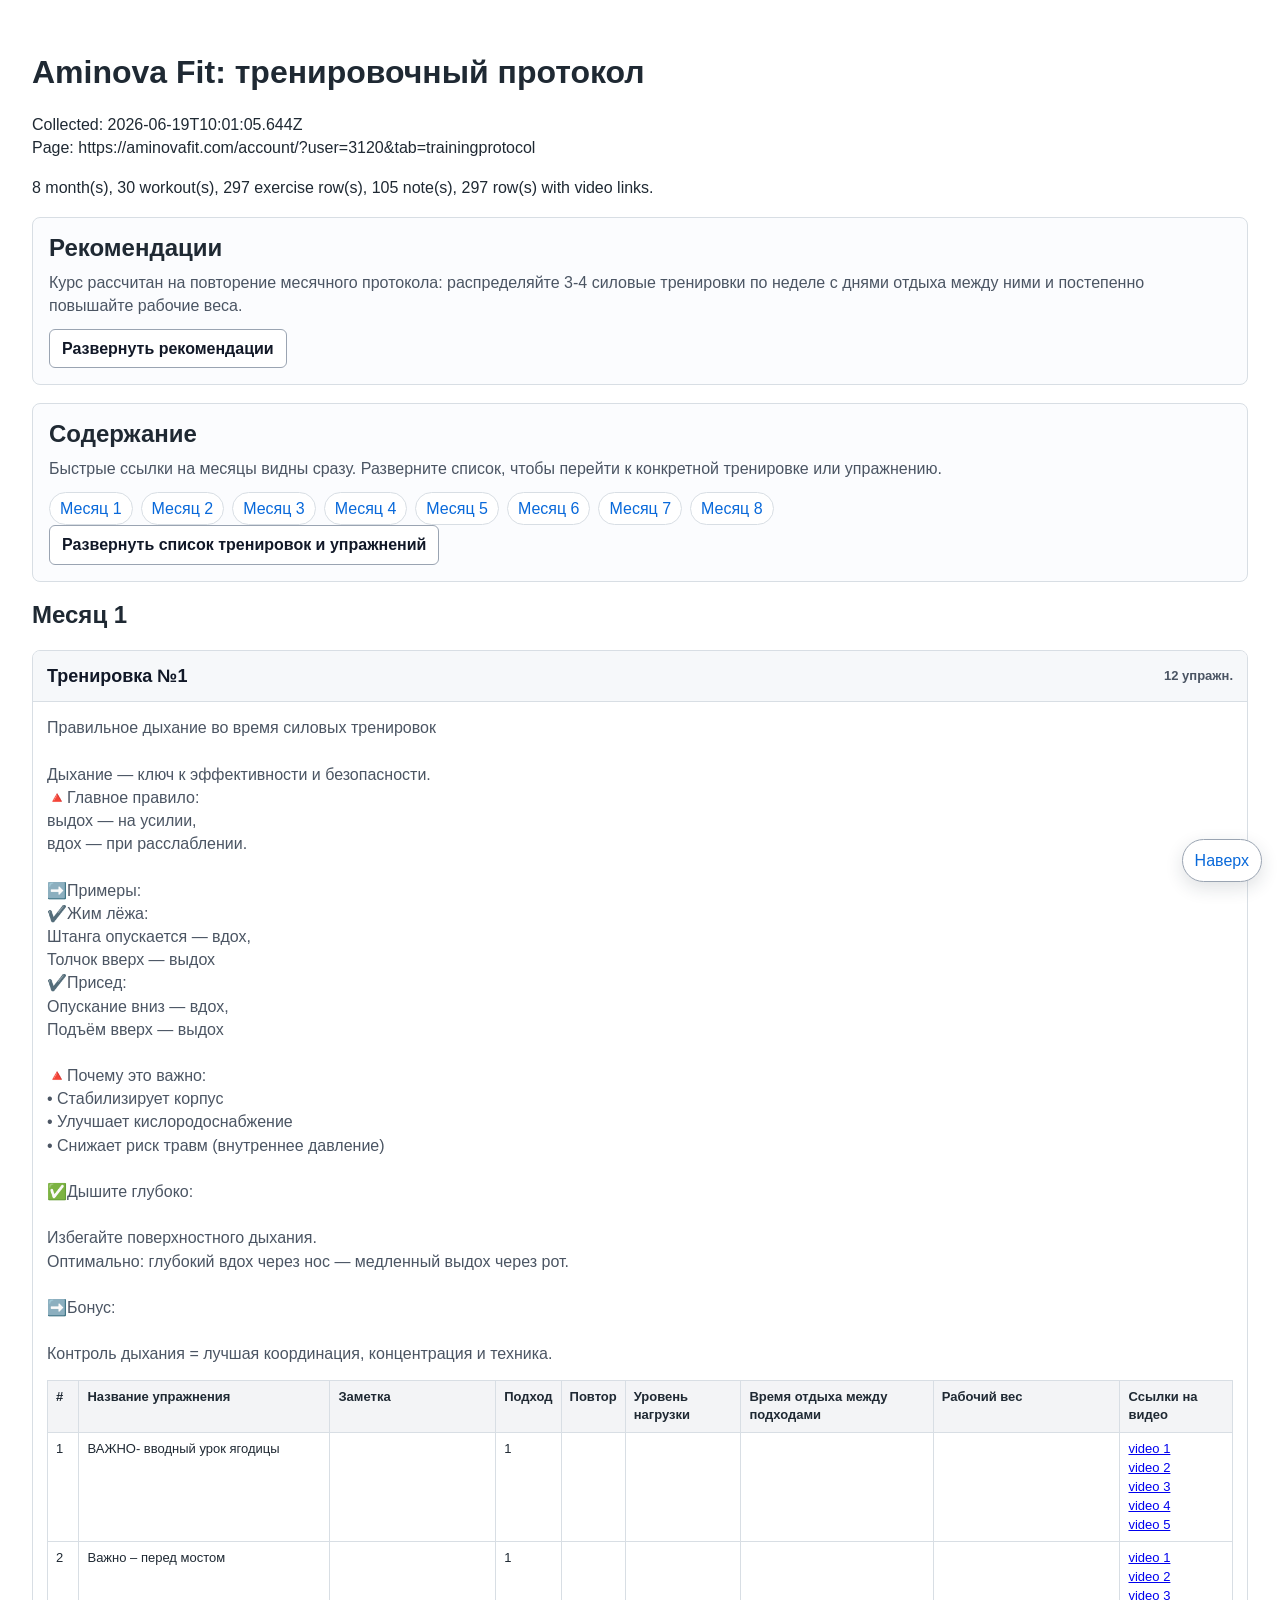
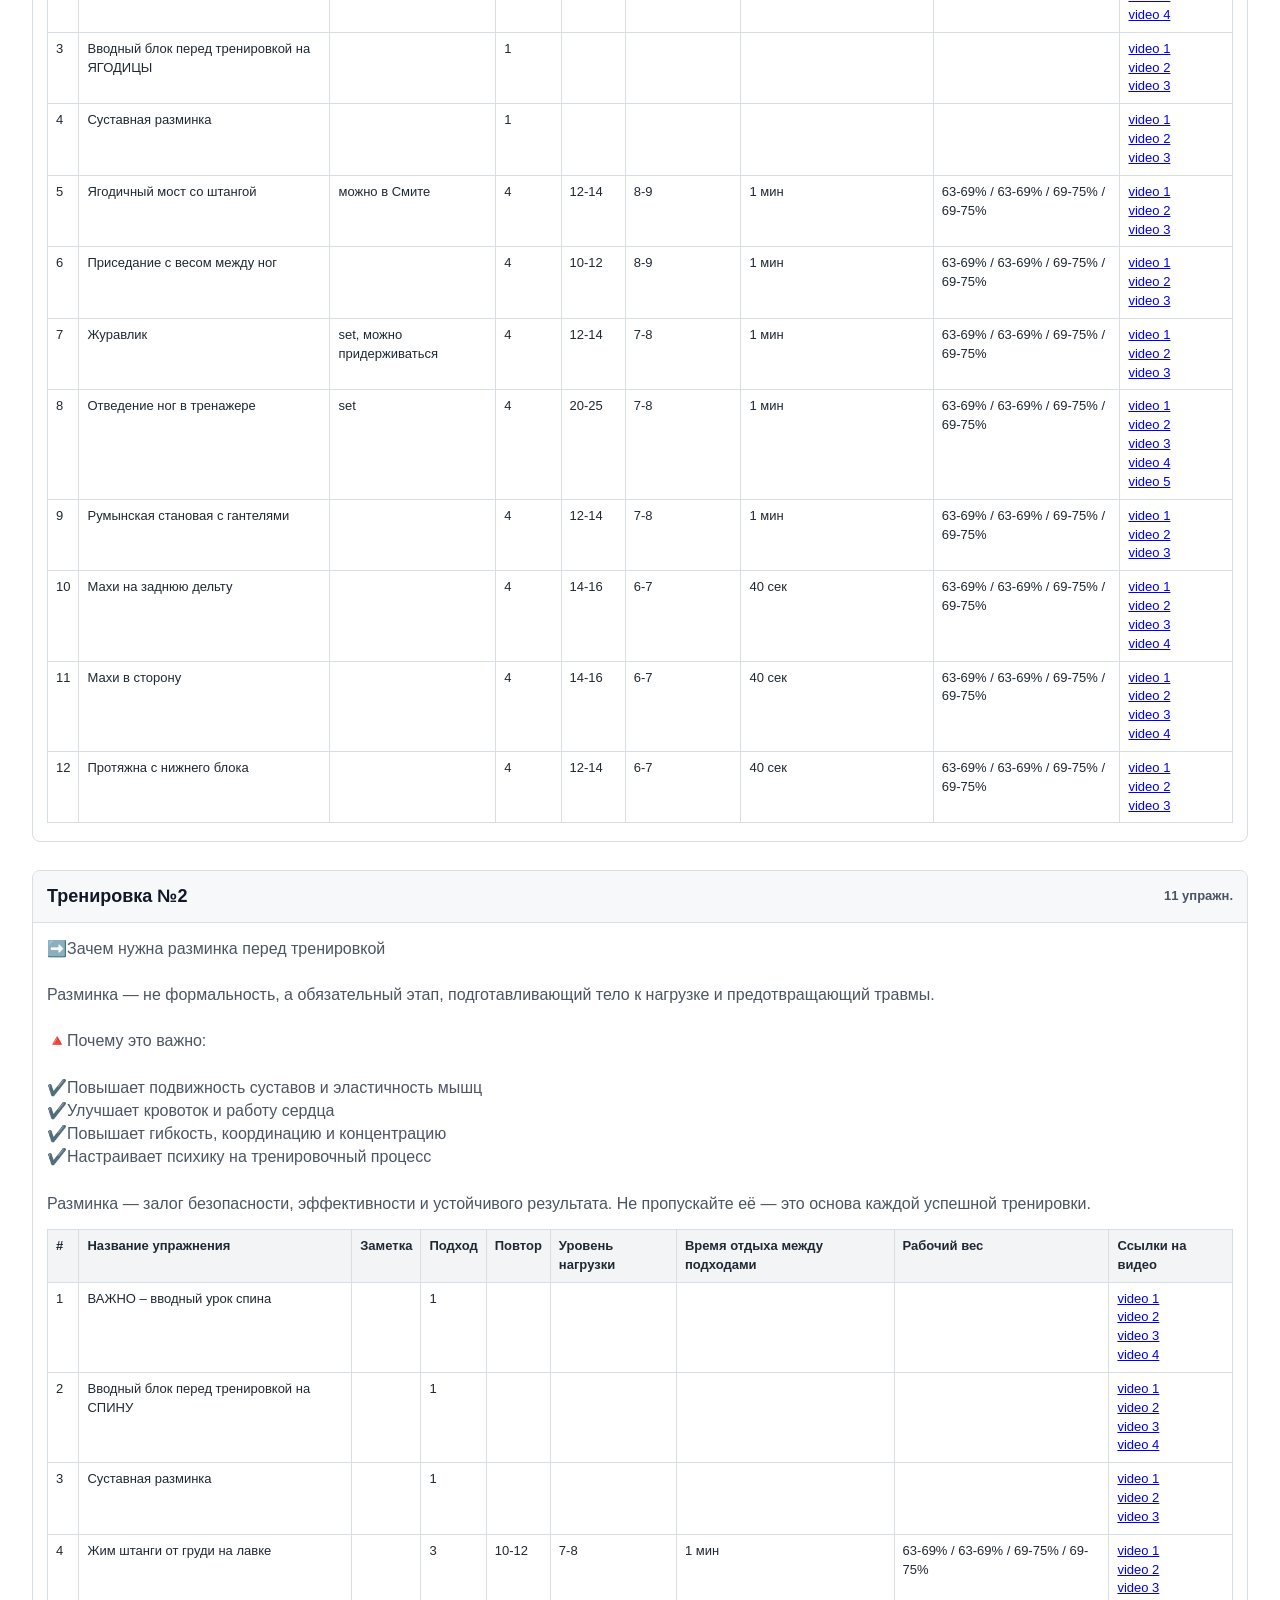
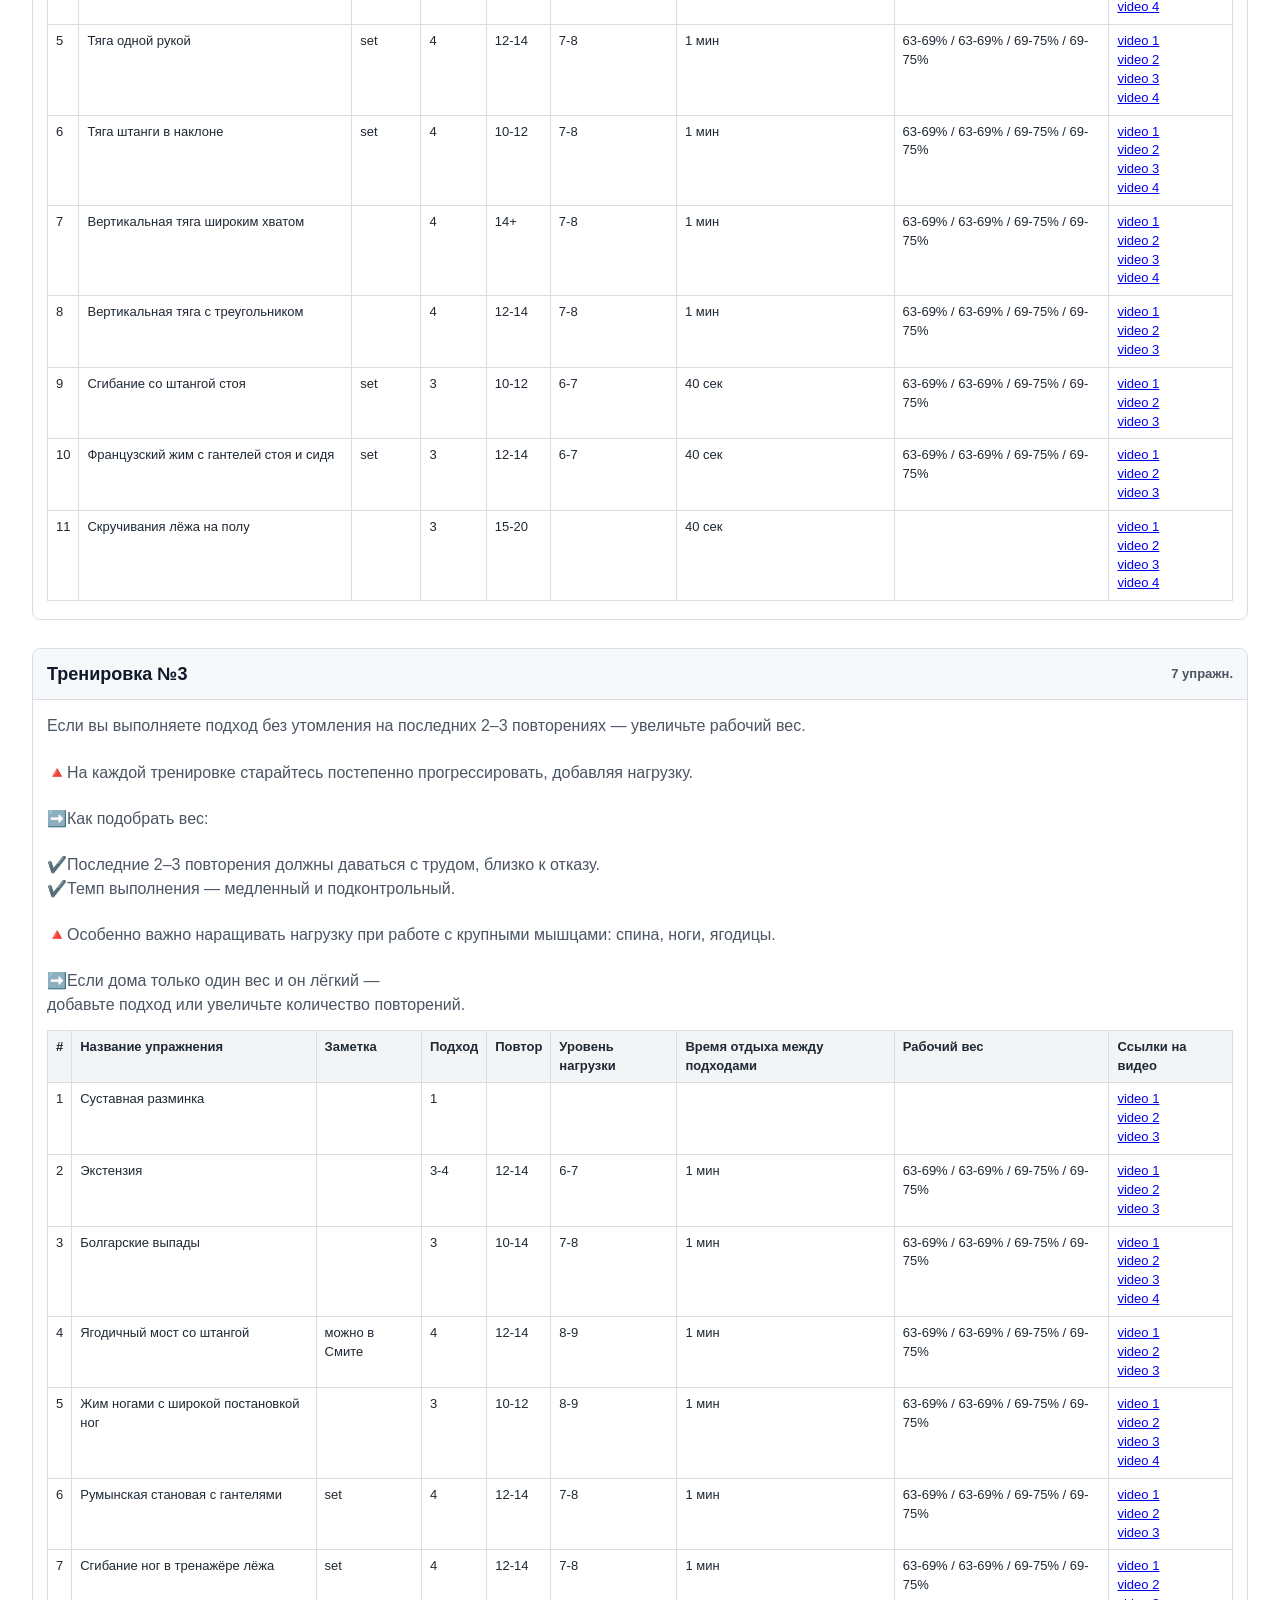
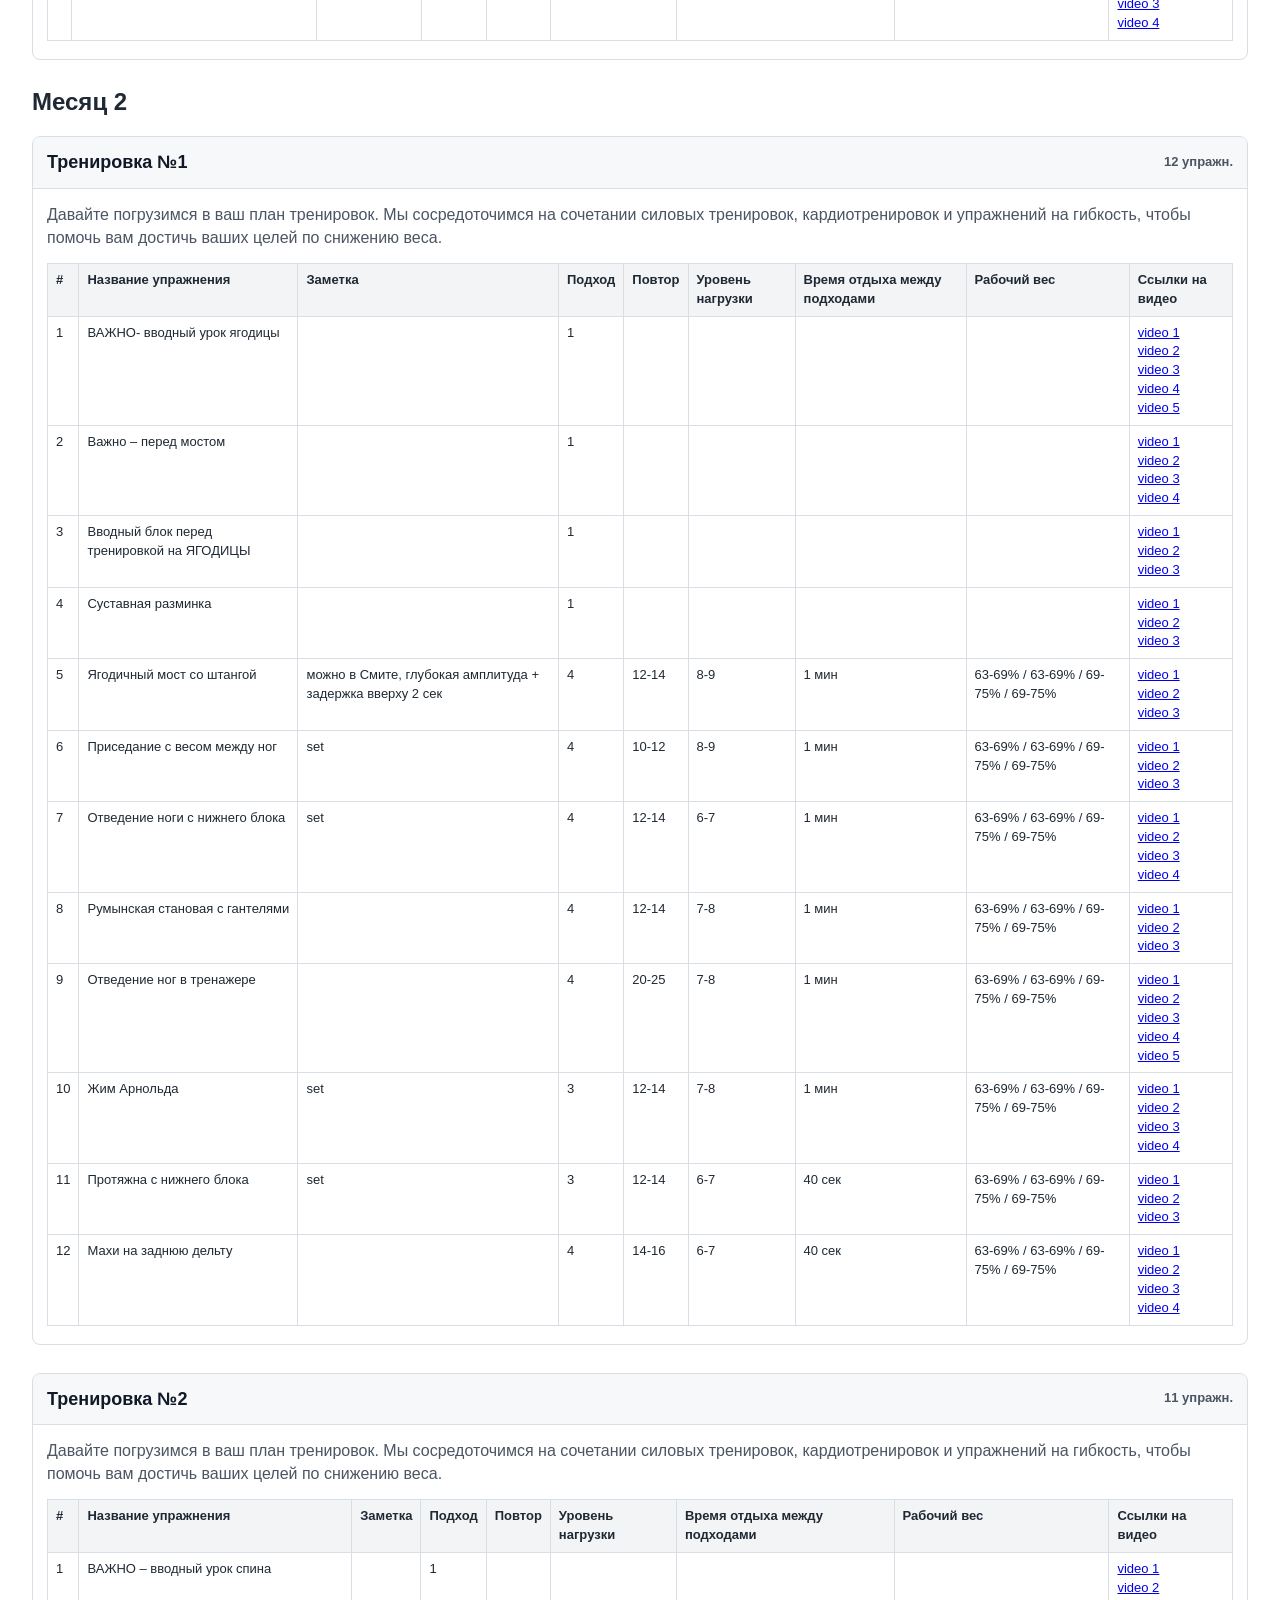
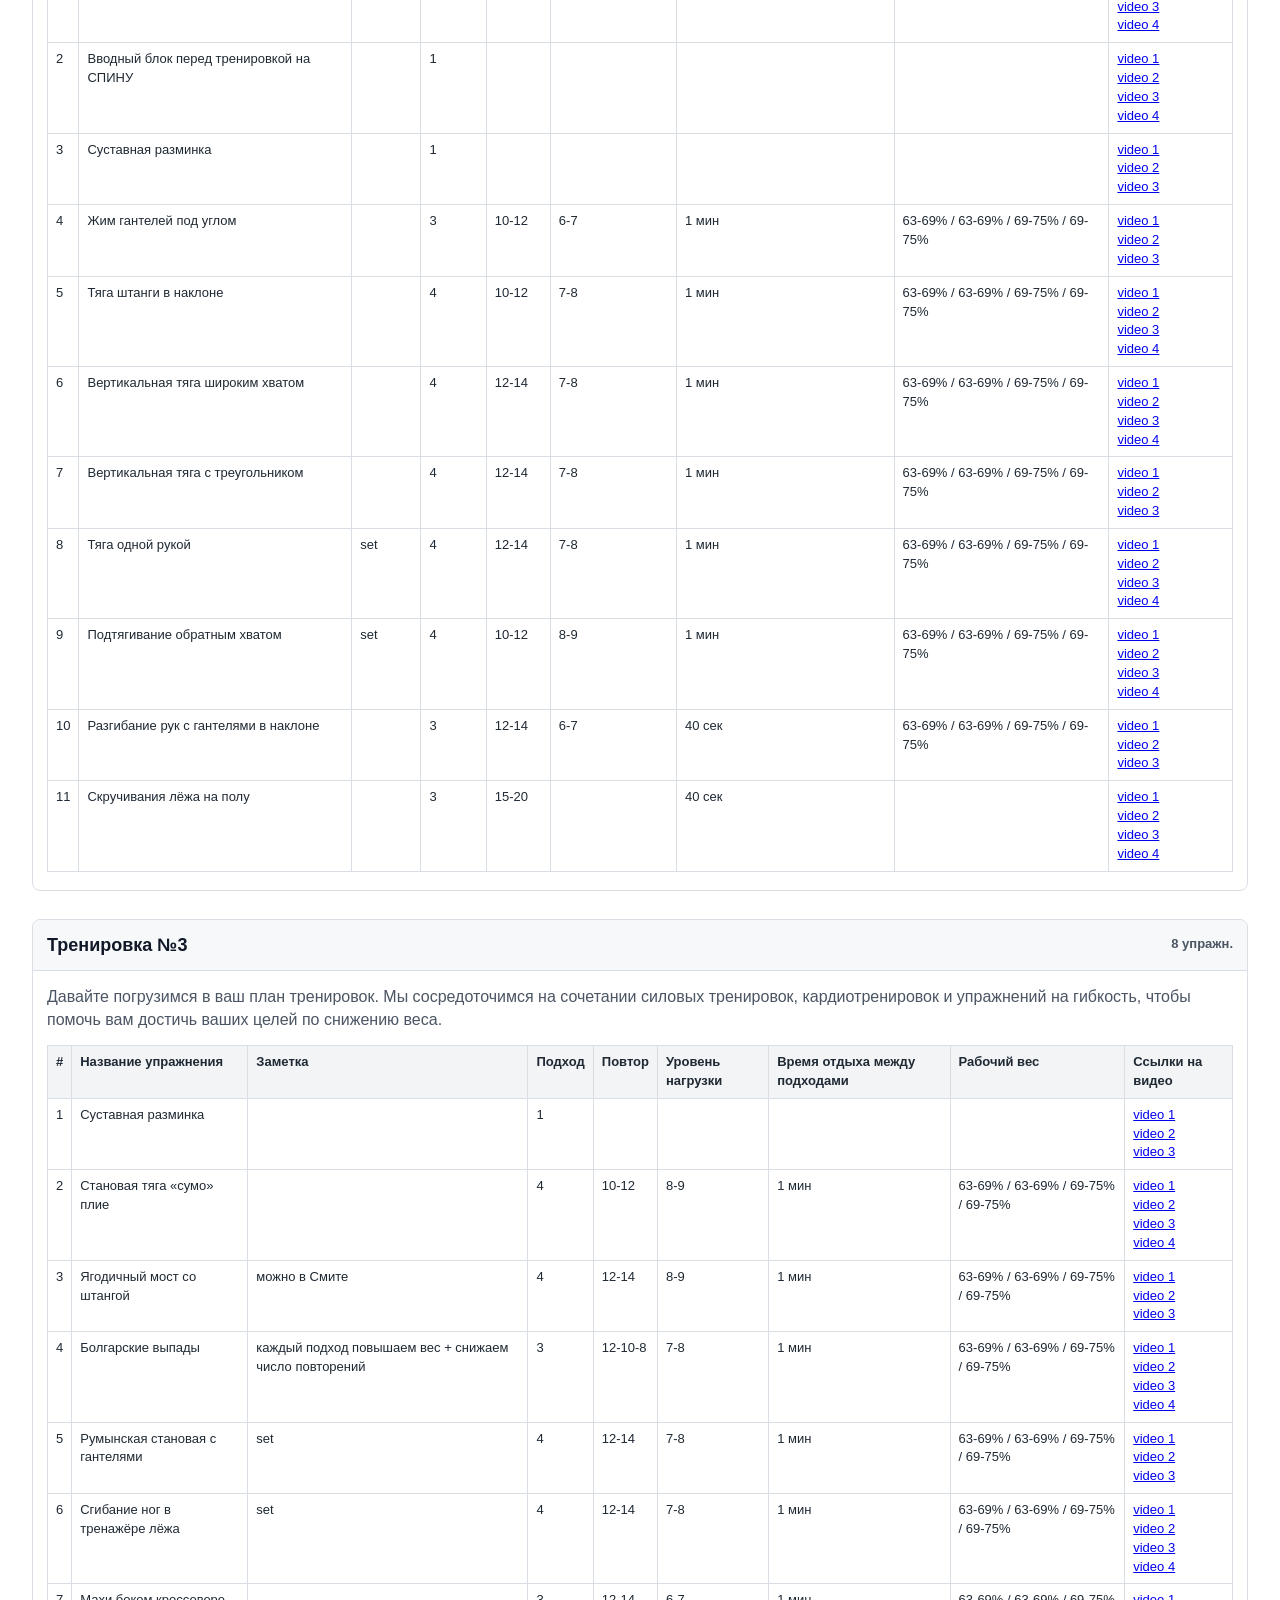
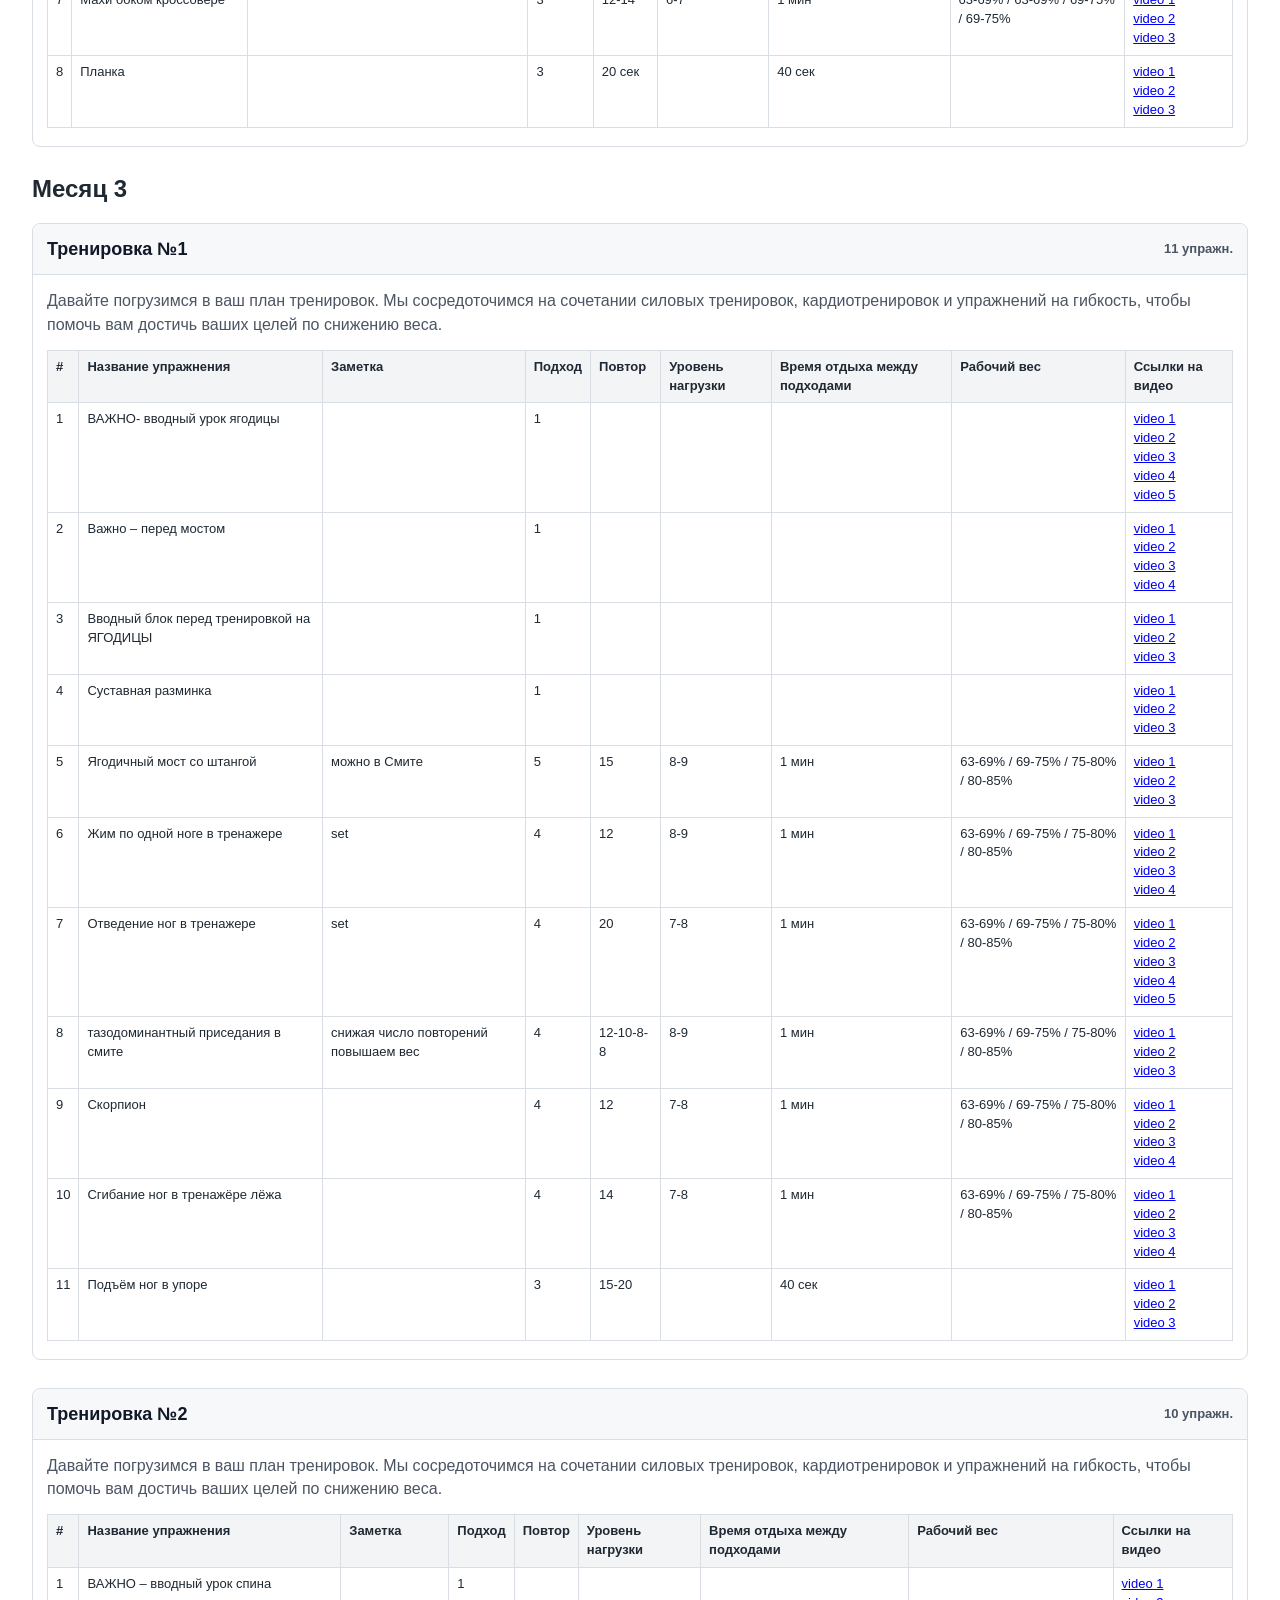
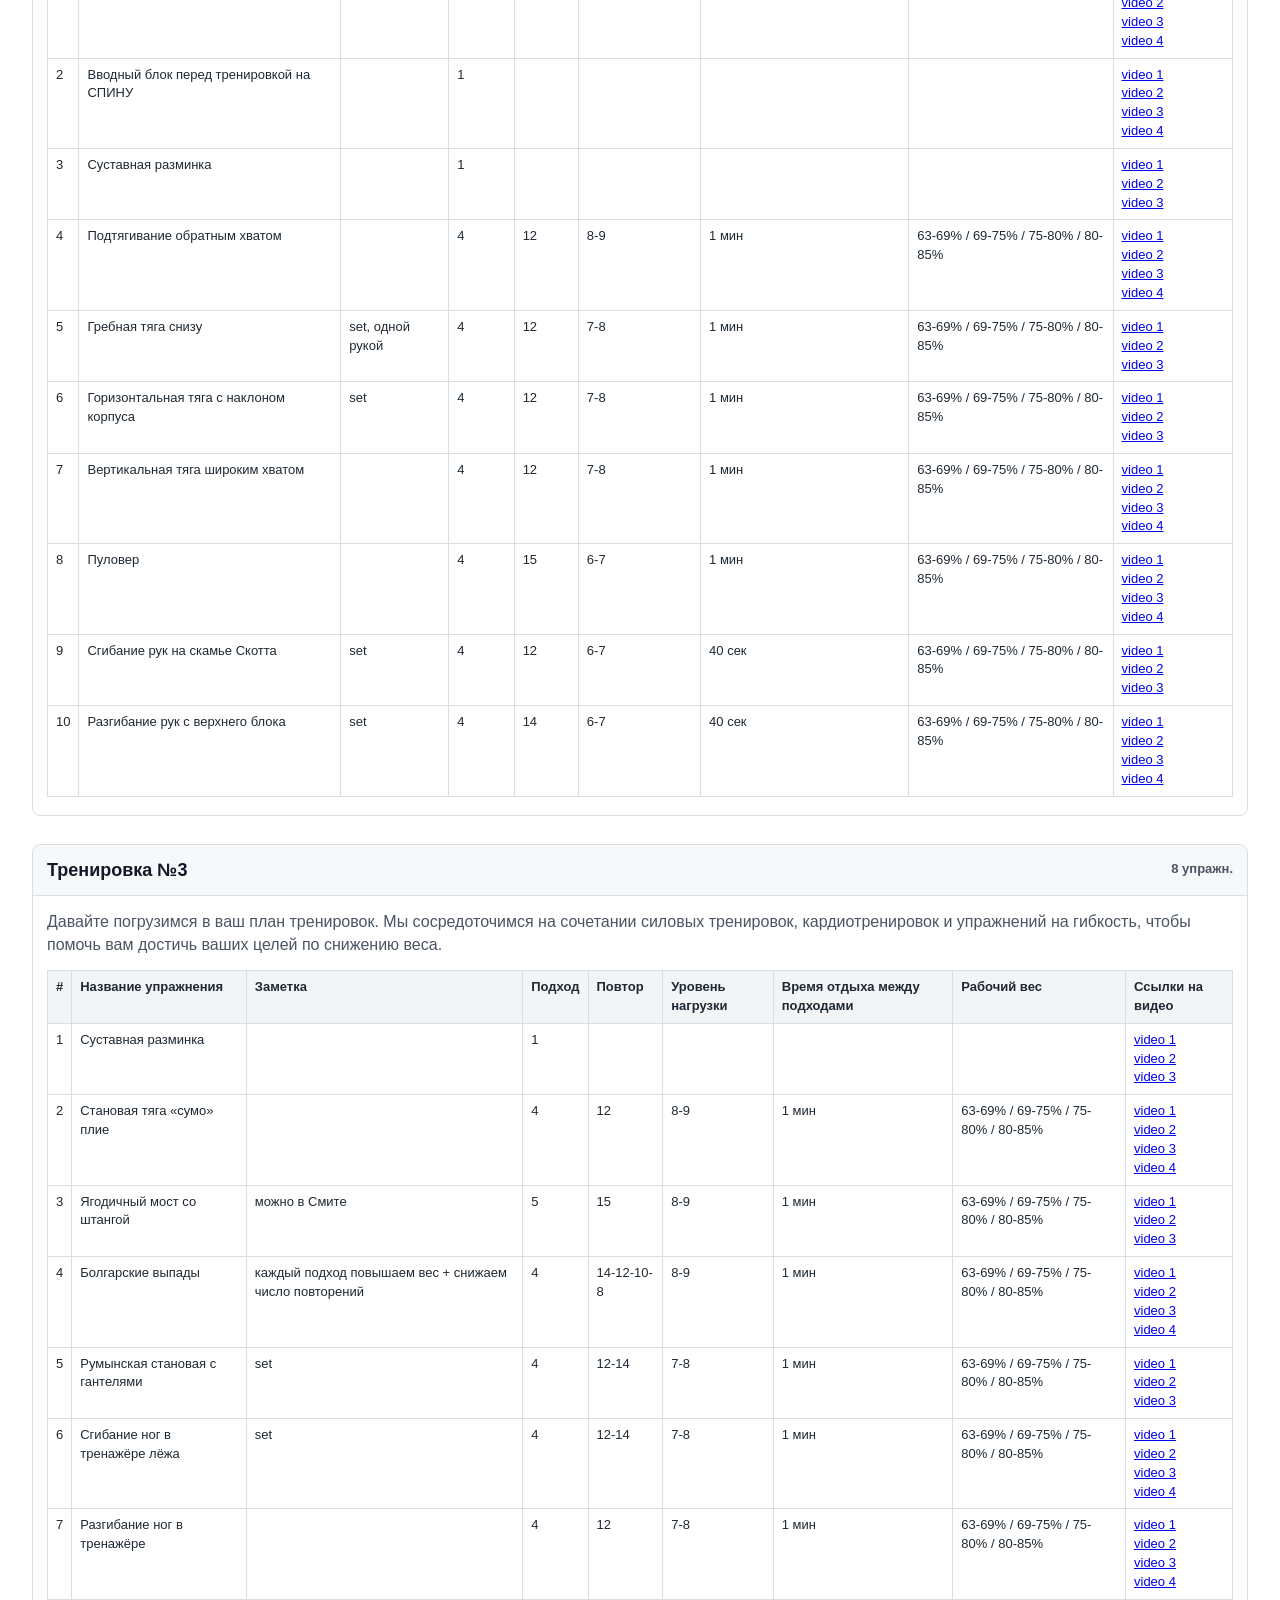
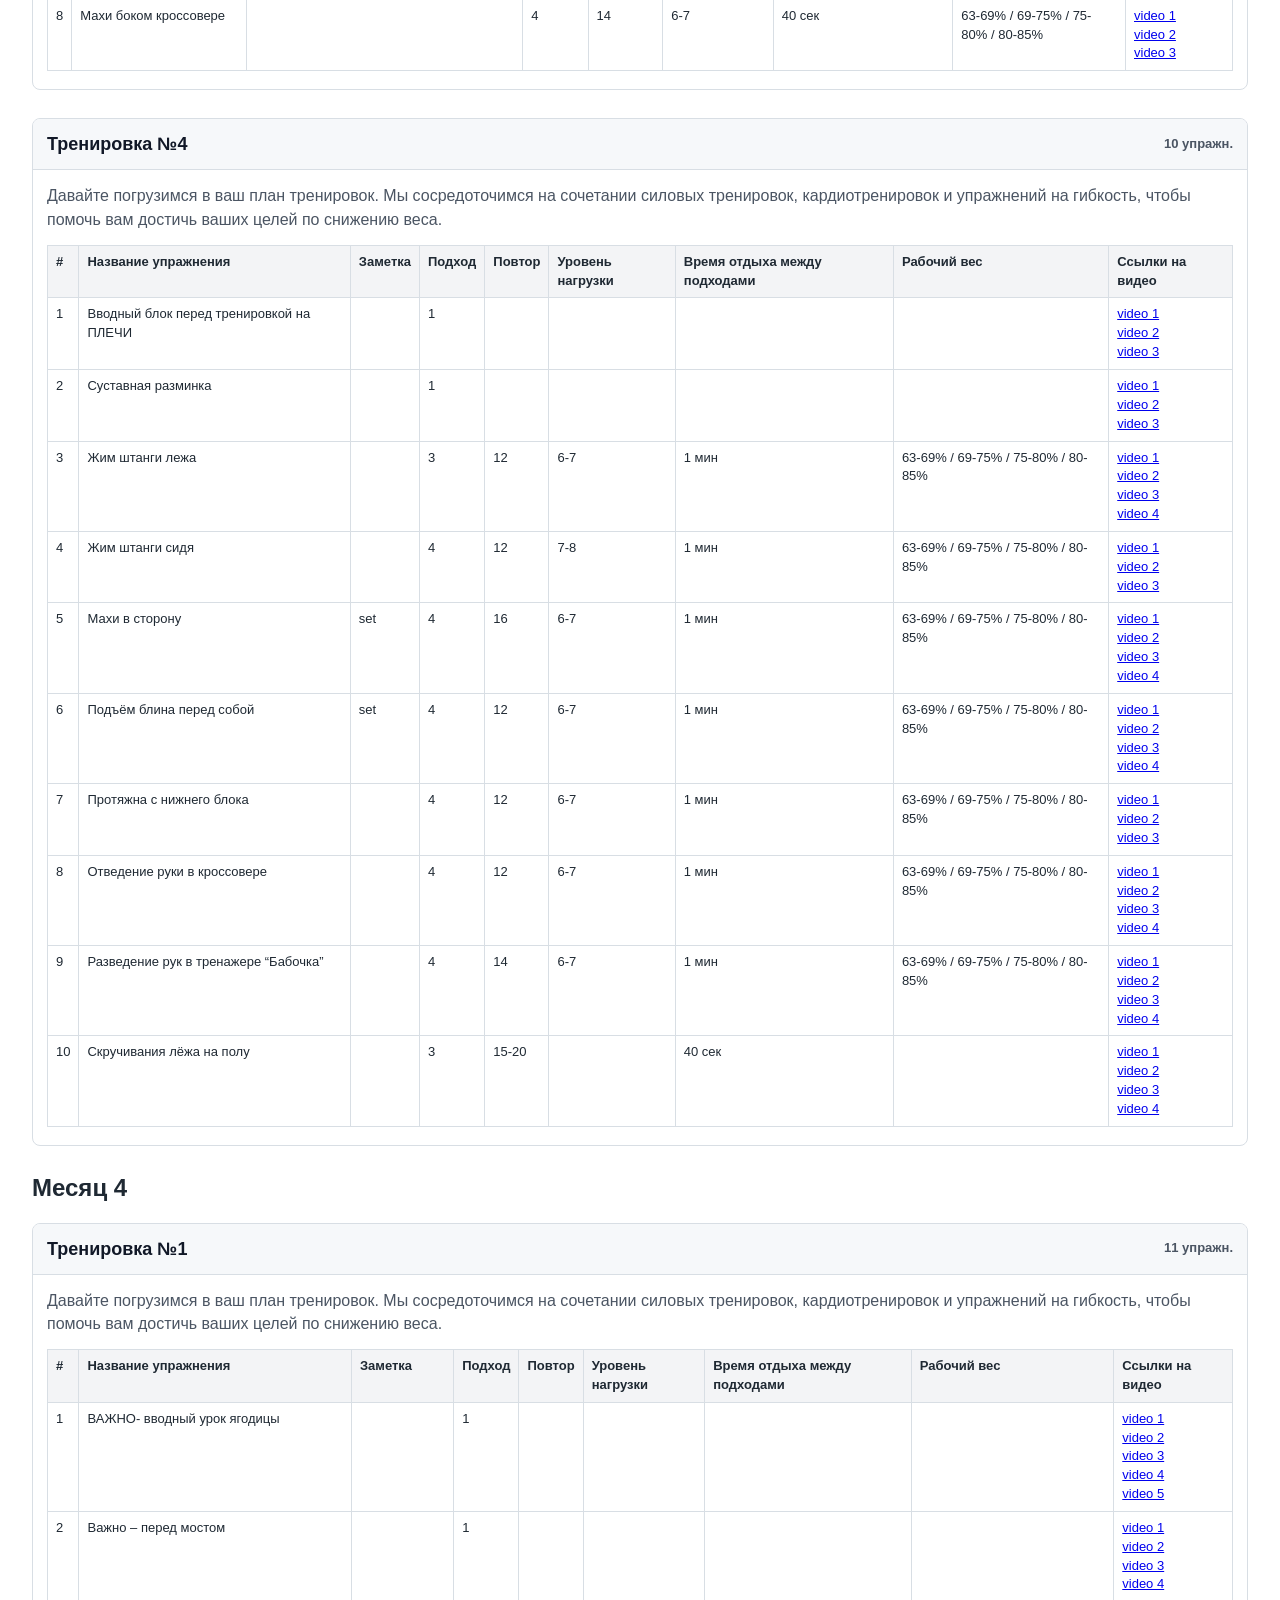
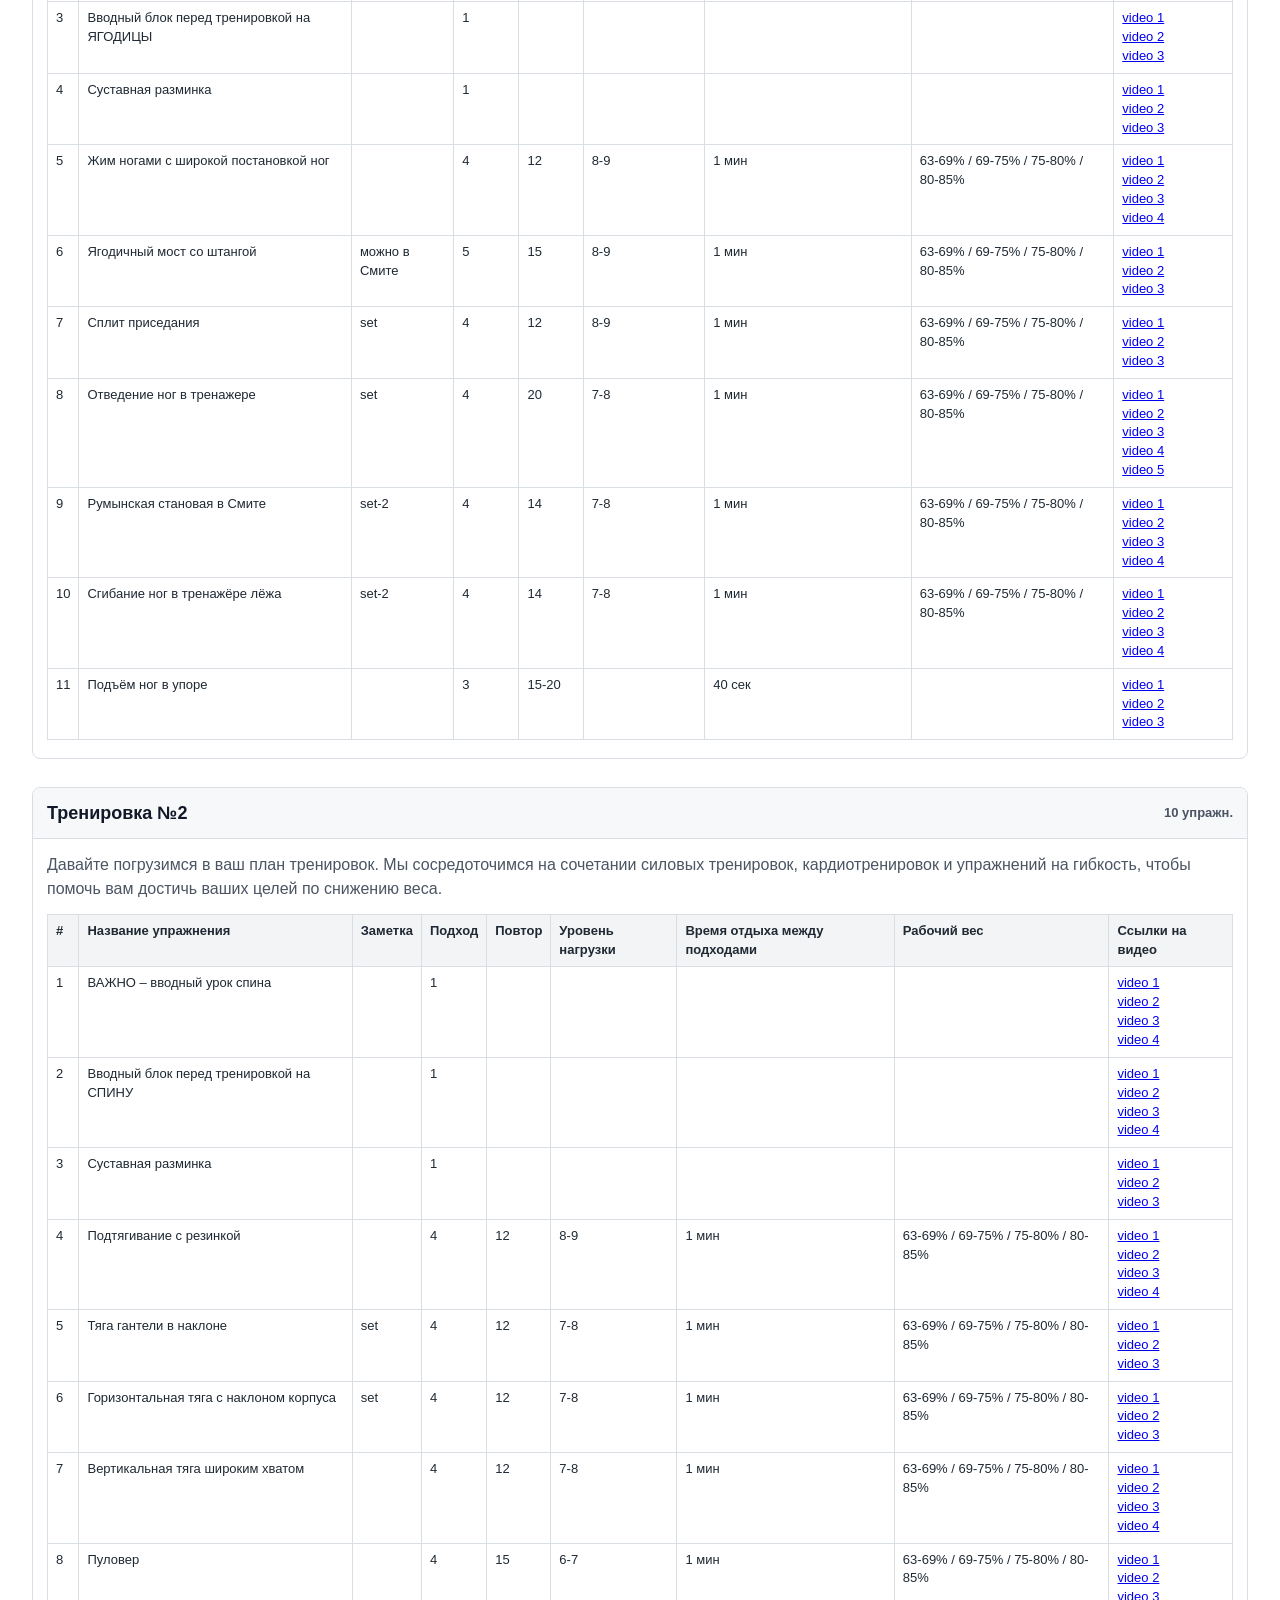
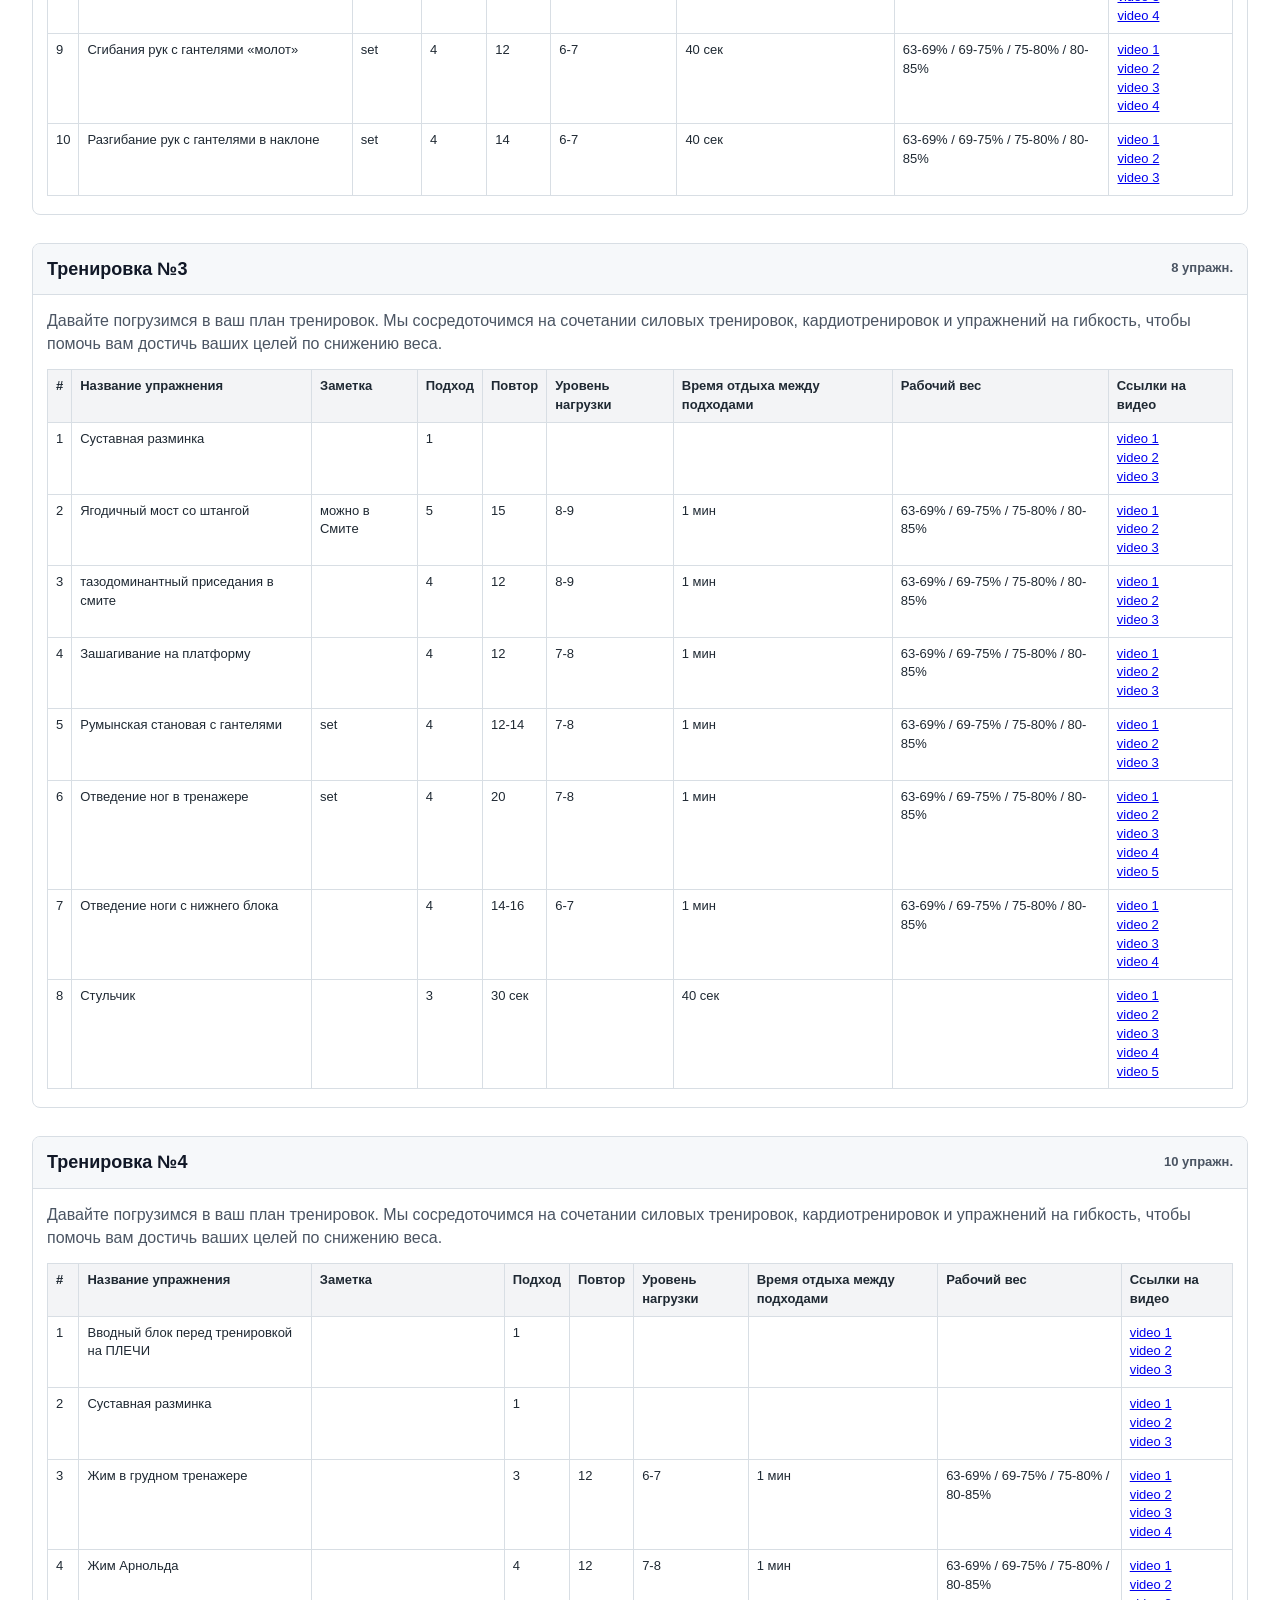
==== commit ba0b6013: "Refine Aminova mobile navigation" ====
--- a/aminova.html
+++ b/aminova.html
@@ -31,6 +31,13 @@
     .toc-workout { margin: 8px 0 0 18px; }
     .toc-exercises { columns: 2; margin: 6px 0 0 18px; padding-left: 18px; }
     .toc-exercises li { break-inside: avoid; margin-bottom: 4px; }
+    .workout-panel { margin: 14px 0 28px; border: 1px solid #d8dee4; border-radius: 8px; background: #ffffff; overflow: hidden; }
+    .workout-panel > summary { display: flex; align-items: center; justify-content: space-between; gap: 12px; padding: 12px 14px; background: #f6f8fa; border-bottom: 1px solid #d8dee4; }
+    .workout-panel:not([open]) > summary { border-bottom: 0; }
+    .workout-summary-title { font-size: 18px; }
+    .workout-summary-count { flex: 0 0 auto; color: #4b5563; font-size: 13px; font-weight: 600; }
+    .workout-panel .intro { margin: 14px; }
+    .workout-panel table { width: calc(100% - 28px); margin: 12px 14px 18px; }
     .back-to-top { position: fixed; right: 18px; bottom: 18px; z-index: 20; display: inline-block; padding: 9px 12px; border: 1px solid #9aa4b2; border-radius: 999px; background: #ffffff; color: #0969da; text-decoration: none; box-shadow: 0 6px 18px rgba(31, 41, 55, 0.14); }
     .back-to-top:hover { text-decoration: underline; }
     @media (max-width: 760px) {
@@ -38,30 +45,34 @@
       h1 { font-size: 24px; }
       h2 { font-size: 20px; }
       h3 { font-size: 18px; }
+      body > section:not(.guide) > h2 { position: sticky; top: 0; z-index: 10; margin: 18px -12px 10px; padding: 10px 12px; background: #ffffff; border-bottom: 1px solid #e5e7eb; }
       .guide, .toc { padding: 12px; margin: 14px 0; }
       .guide details > summary, .toc details > summary { width: 100%; box-sizing: border-box; text-align: center; }
       .toc-months { gap: 6px; }
       .toc-chip { padding: 6px 10px; }
       .toc-exercises { columns: 1; }
+      .toc-workout { margin-left: 0; }
+      .toc-exercises { margin-left: 0; }
       .intro { font-size: 14px; }
+      .workout-panel { margin: 10px 0 14px; border-radius: 10px; }
+      .workout-panel > summary { min-height: 48px; padding: 12px; }
+      .workout-summary-title { font-size: 16px; }
+      .workout-summary-count { font-size: 12px; }
+      .workout-panel .intro { margin: 10px 12px; }
+      .workout-panel table { width: 100%; margin: 0 0 12px; }
       table, thead, tbody, tr, th, td { display: block; }
       table { border: 0; margin: 10px 0 22px; font-size: 14px; }
       thead { display: none; }
-      tr { border: 1px solid #d8dee4; border-radius: 8px; margin: 0 0 12px; background: #ffffff; overflow: hidden; box-shadow: 0 2px 8px rgba(31, 41, 55, 0.06); }
+      tr { border: 1px solid #d8dee4; border-radius: 10px; margin: 0 12px 12px; background: #ffffff; overflow: hidden; box-shadow: 0 2px 8px rgba(31, 41, 55, 0.06); }
       td { display: grid; grid-template-columns: minmax(104px, 34%) minmax(0, 1fr); gap: 8px; border: 0; border-bottom: 1px solid #edf0f3; padding: 9px 10px; white-space: normal; overflow-wrap: anywhere; }
       td:last-child { border-bottom: 0; }
-      td::before { font-weight: 700; color: #4b5563; }
-      td:nth-child(1) { display: block; background: #f3f4f6; font-weight: 700; }
+      td::before { content: attr(data-label); font-weight: 700; color: #4b5563; }
+      td.empty-field { display: none; }
+      td:nth-child(1) { display: block; background: #f3f4f6; font-weight: 700; color: #4b5563; }
       td:nth-child(1)::before { content: "Упражнение # "; }
-      td:nth-child(2)::before { content: "Название"; }
-      td:nth-child(3)::before { content: "Заметка"; }
-      td:nth-child(4)::before { content: "Подход"; }
-      td:nth-child(5)::before { content: "Повтор"; }
-      td:nth-child(6)::before { content: "Нагрузка"; }
-      td:nth-child(7)::before { content: "Отдых"; }
-      td:nth-child(8)::before { content: "Рабочий вес"; }
-      td:nth-child(9)::before { content: "Видео"; }
-      td a { overflow-wrap: anywhere; }
+      td:nth-child(2) { display: block; font-size: 16px; font-weight: 750; background: #fbfcfe; }
+      td:nth-child(2)::before { content: ""; display: none; }
+      td:nth-child(9) a { display: inline-block; margin: 0 6px 6px 0; padding: 5px 8px; border: 1px solid #d8dee4; border-radius: 999px; background: #f6f8fa; overflow-wrap: anywhere; }
       .back-to-top { right: 12px; bottom: 12px; padding: 8px 10px; }
     }
   </style>
@@ -4723,16 +4734,39 @@
           workoutIndex += 1;
           const workoutTitle = normalize(workoutHeading.textContent || `Тренировка №${workoutIndex}`);
           const workoutId = `${monthId}-workout-${workoutIndex}`;
-          workoutHeading.id = workoutId;
+          const table = workoutHeading.nextElementSibling?.matches?.("p.intro")
+            ? workoutHeading.nextElementSibling.nextElementSibling
+            : workoutHeading.nextElementSibling;
+          const rows = table?.matches?.("table") ? table.querySelectorAll("tbody tr") : [];
+          const labels = table?.matches?.("table")
+            ? [...table.querySelectorAll("thead th")].map((cell) => normalize(cell.textContent))
+            : [];
+
+          const workoutPanel = document.createElement("details");
+          workoutPanel.className = "workout-panel";
+          workoutPanel.id = workoutId;
+          workoutPanel.open = !window.matchMedia("(max-width: 760px)").matches;
+
+          const summary = document.createElement("summary");
+          const summaryTitle = document.createElement("span");
+          summaryTitle.className = "workout-summary-title";
+          summaryTitle.textContent = workoutTitle;
+          const summaryCount = document.createElement("span");
+          summaryCount.className = "workout-summary-count";
+          summaryCount.textContent = rows.length ? `${rows.length} упражн.` : "";
+          summary.append(summaryTitle, summaryCount);
+
+          workoutHeading.replaceWith(workoutPanel);
+          workoutPanel.appendChild(summary);
+
+          const intro = workoutPanel.nextElementSibling?.matches?.("p.intro") ? workoutPanel.nextElementSibling : null;
+          if (intro) workoutPanel.appendChild(intro);
+          if (table?.matches?.("table")) workoutPanel.appendChild(table);
 
           const workoutBlock = document.createElement("div");
           workoutBlock.className = "toc-workout";
           workoutBlock.appendChild(makeLink(`#${workoutId}`, workoutTitle));
 
-          const table = workoutHeading.nextElementSibling?.matches?.("p.intro")
-            ? workoutHeading.nextElementSibling.nextElementSibling
-            : workoutHeading.nextElementSibling;
-          const rows = table?.matches?.("table") ? table.querySelectorAll("tbody tr") : [];
           if (rows.length) {
             const exerciseList = document.createElement("ol");
             exerciseList.className = "toc-exercises";
@@ -4742,6 +4776,10 @@
               const exerciseTitle = normalize(cells[1]?.textContent || `Упражнение ${rowIndex + 1}`);
               const exerciseId = `${workoutId}-exercise-${rowIndex + 1}`;
               row.id = exerciseId;
+              cells.forEach((cell, cellIndex) => {
+                cell.dataset.label = labels[cellIndex] || "";
+                cell.classList.toggle("empty-field", !normalize(cell.textContent));
+              });
 
               const item = document.createElement("li");
               item.appendChild(makeLink(`#${exerciseId}`, `${exerciseNumber}. ${exerciseTitle}`));
@@ -4755,6 +4793,25 @@
 
         fullList.appendChild(monthBlock);
       });
+
+      const openTargetPanel = () => {
+        if (!window.location.hash) return;
+        const target = document.querySelector(decodeURIComponent(window.location.hash));
+        const panel = target?.closest?.(".workout-panel");
+        if (panel) panel.open = true;
+        if (target) requestAnimationFrame(() => target.scrollIntoView({ block: "start" }));
+      };
+
+      document.addEventListener("click", (event) => {
+        const link = event.target.closest?.("a[href^='#']");
+        if (!link) return;
+        const target = document.querySelector(decodeURIComponent(link.hash));
+        const panel = target?.closest?.(".workout-panel");
+        if (panel) panel.open = true;
+      });
+
+      window.addEventListener("hashchange", openTargetPanel);
+      openTargetPanel();
     })();
   </script>
 </body>
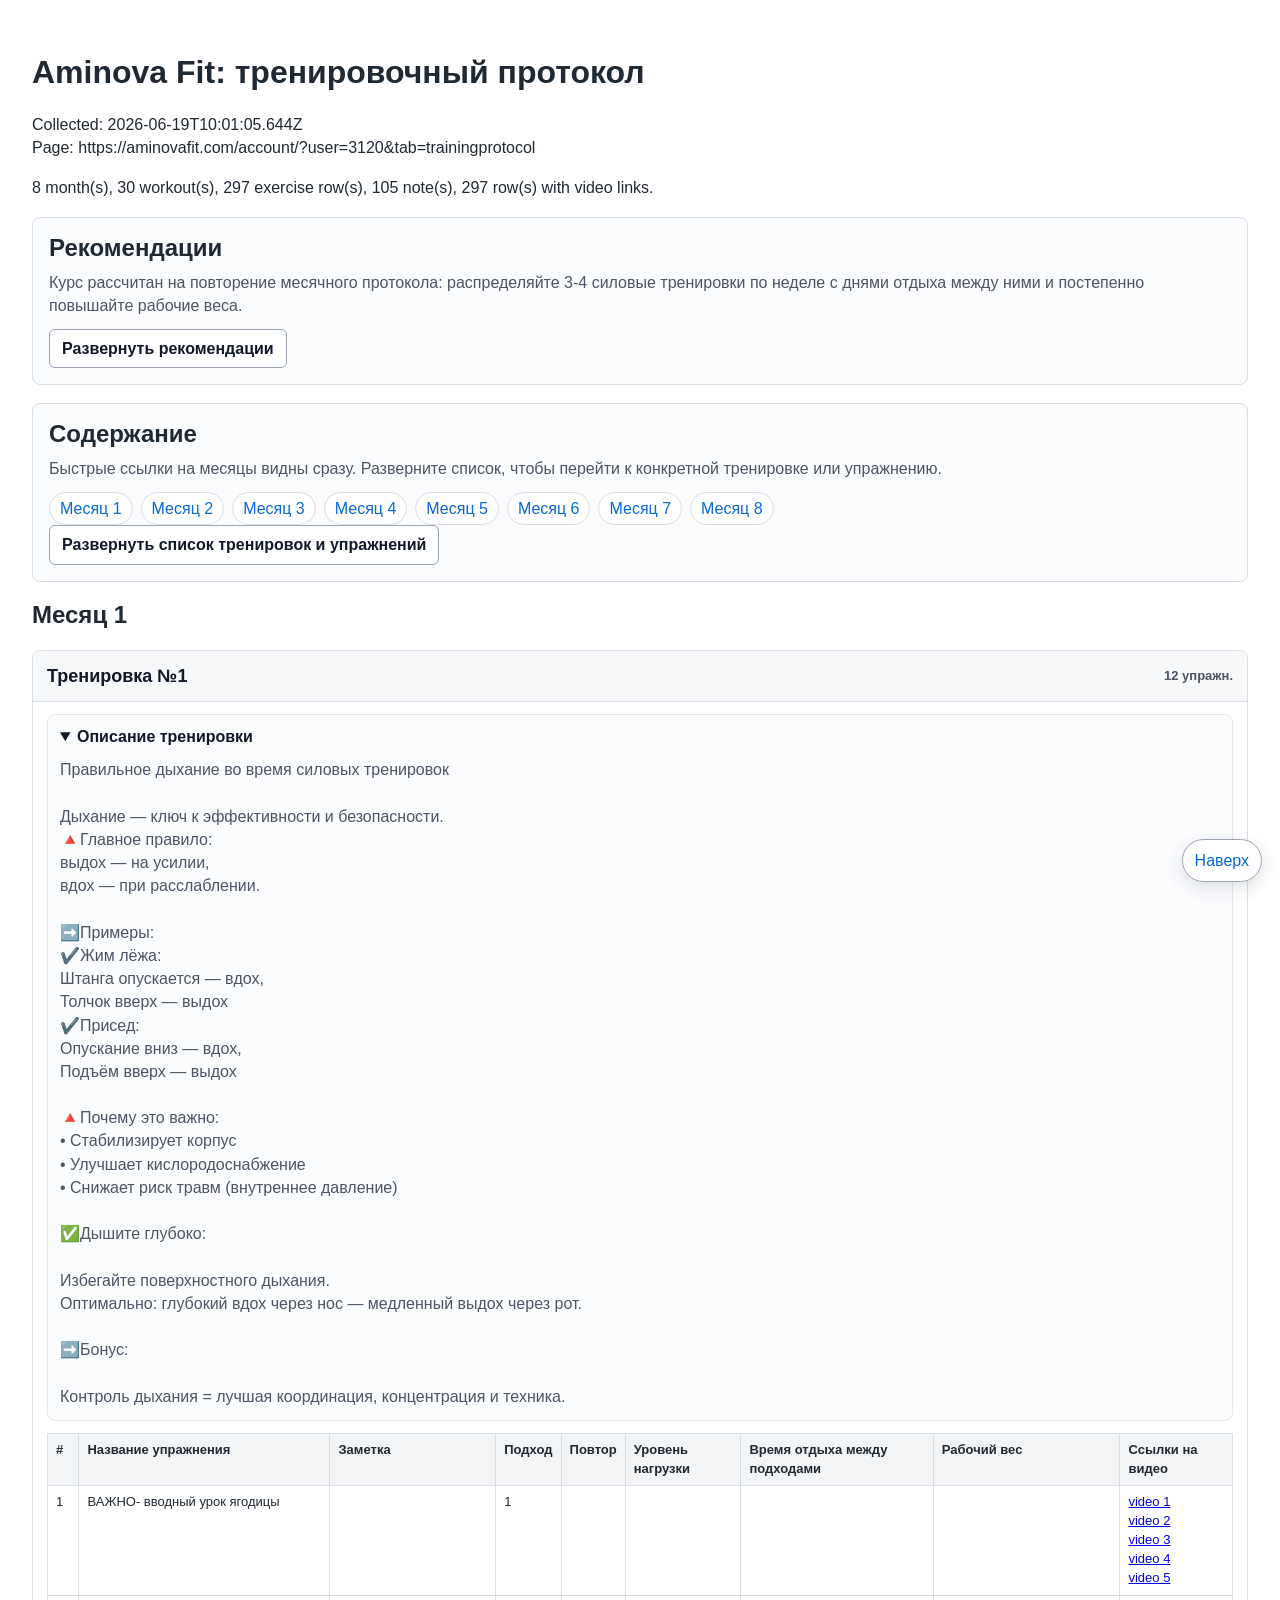
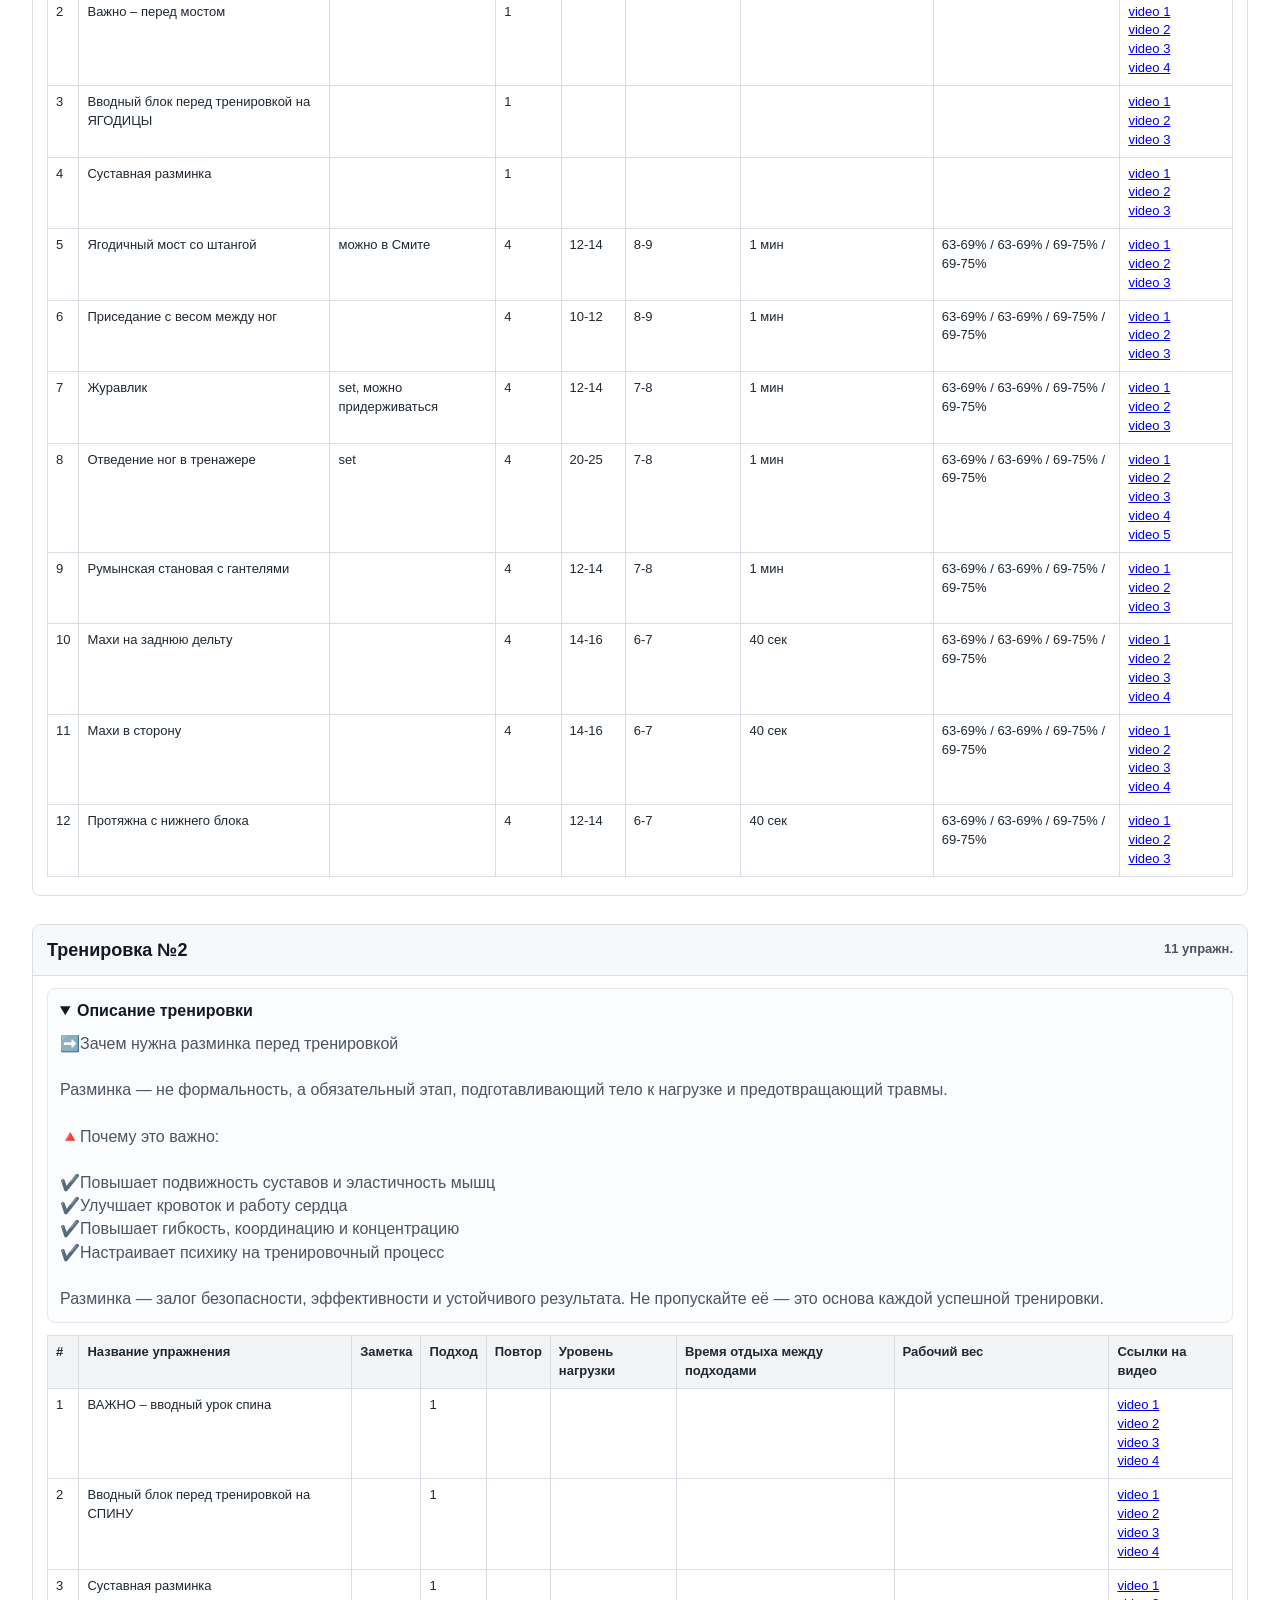
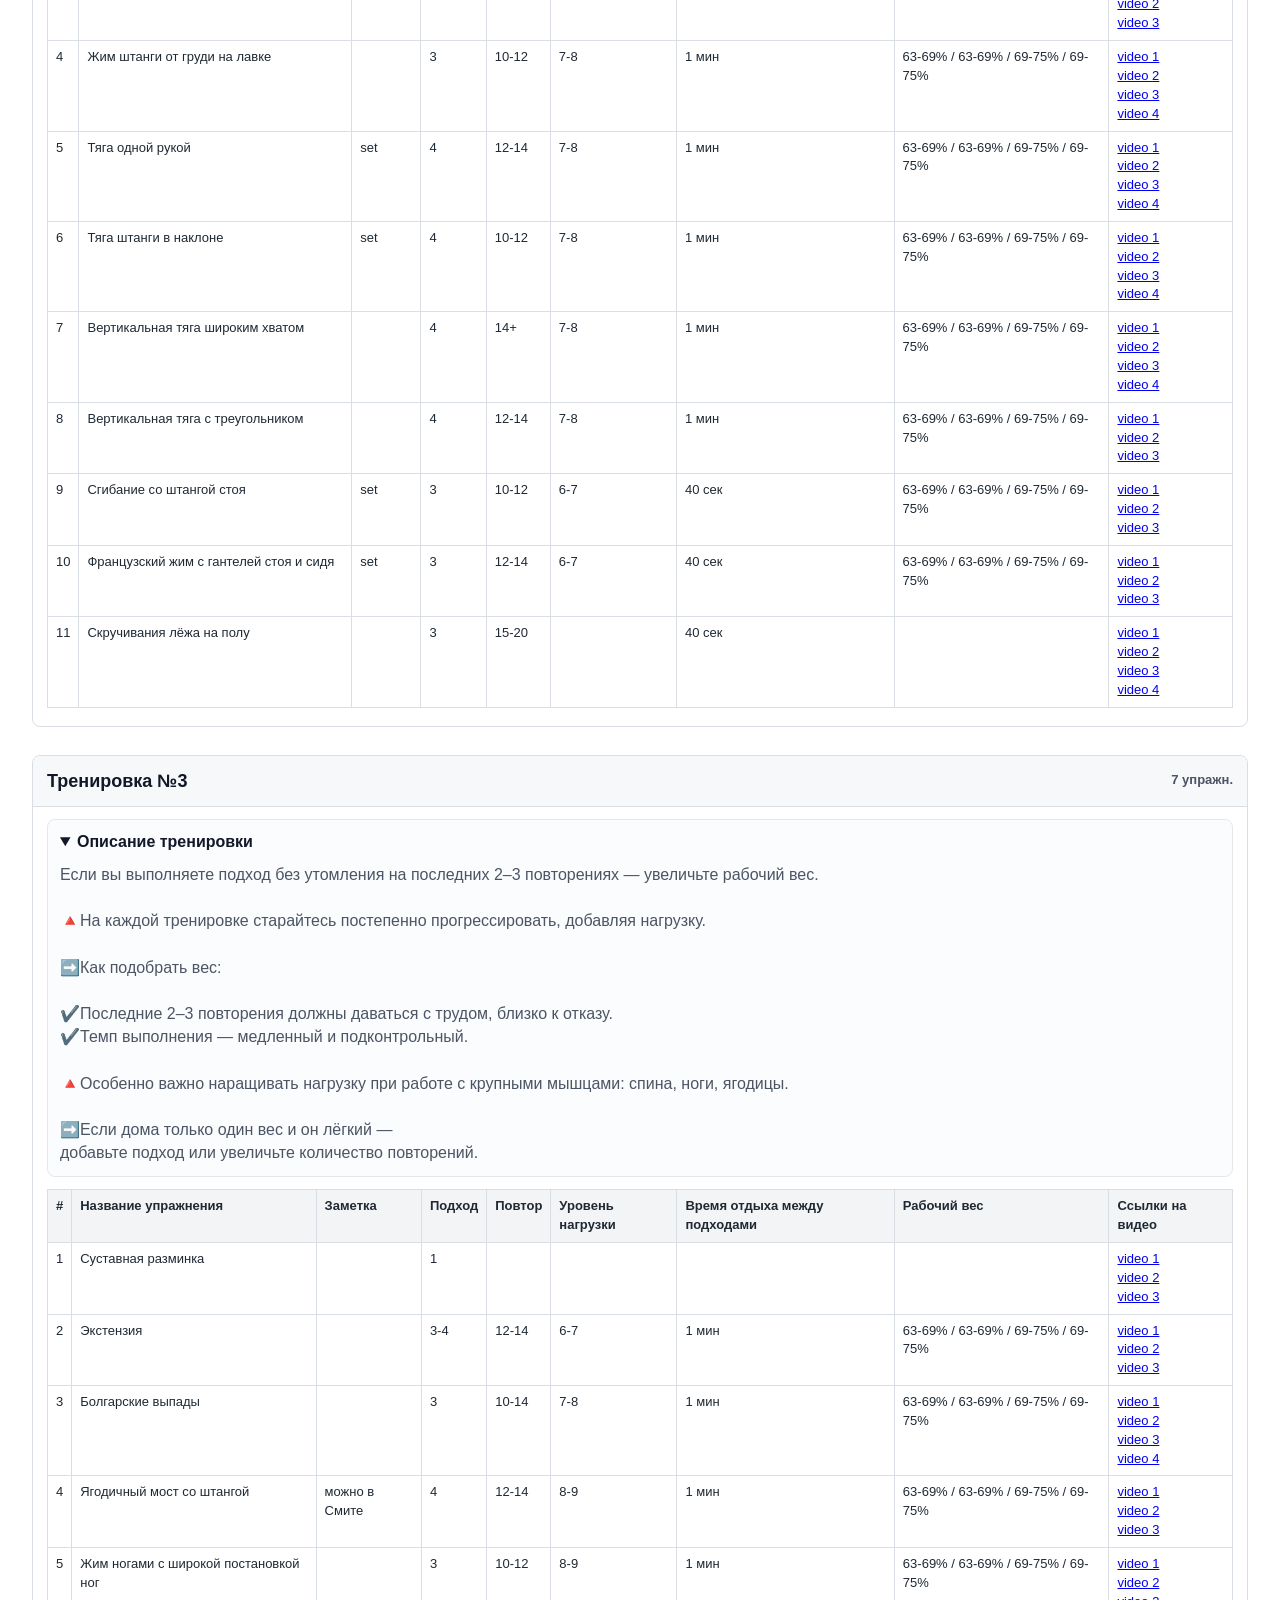
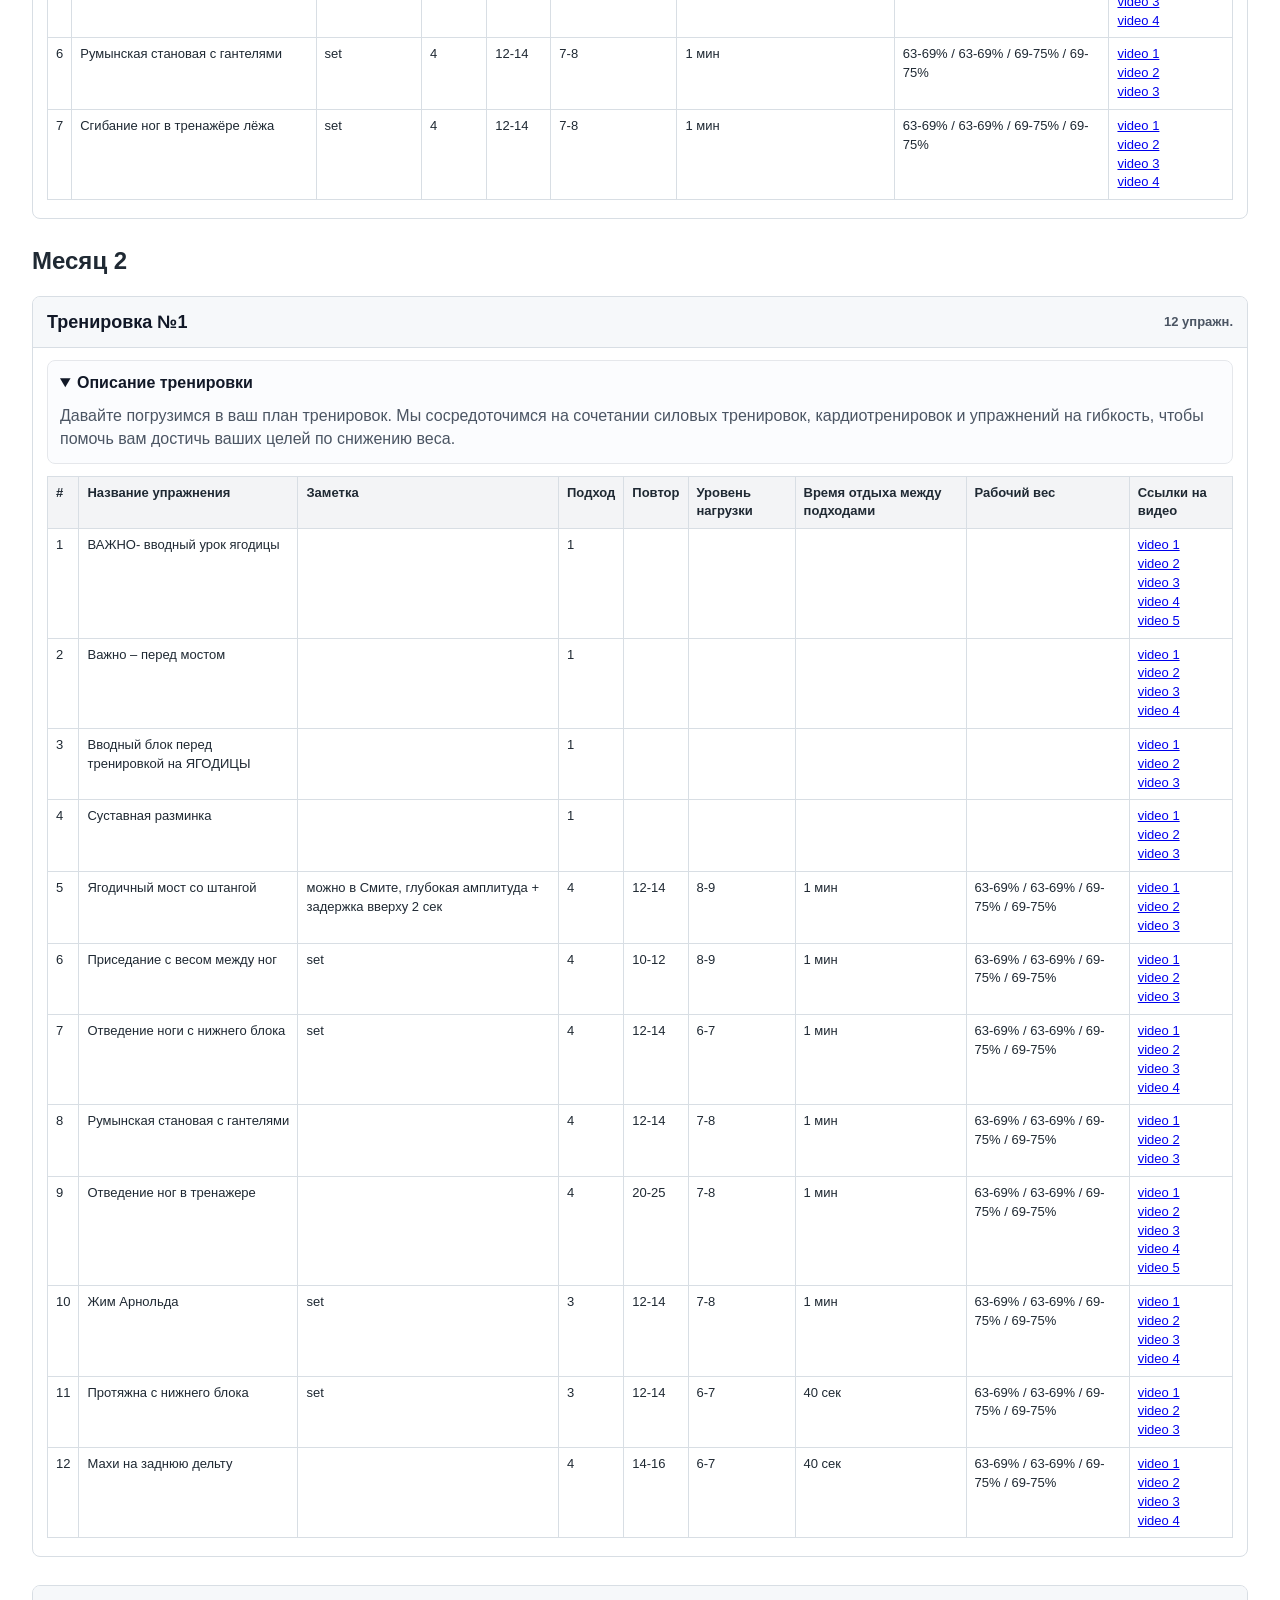
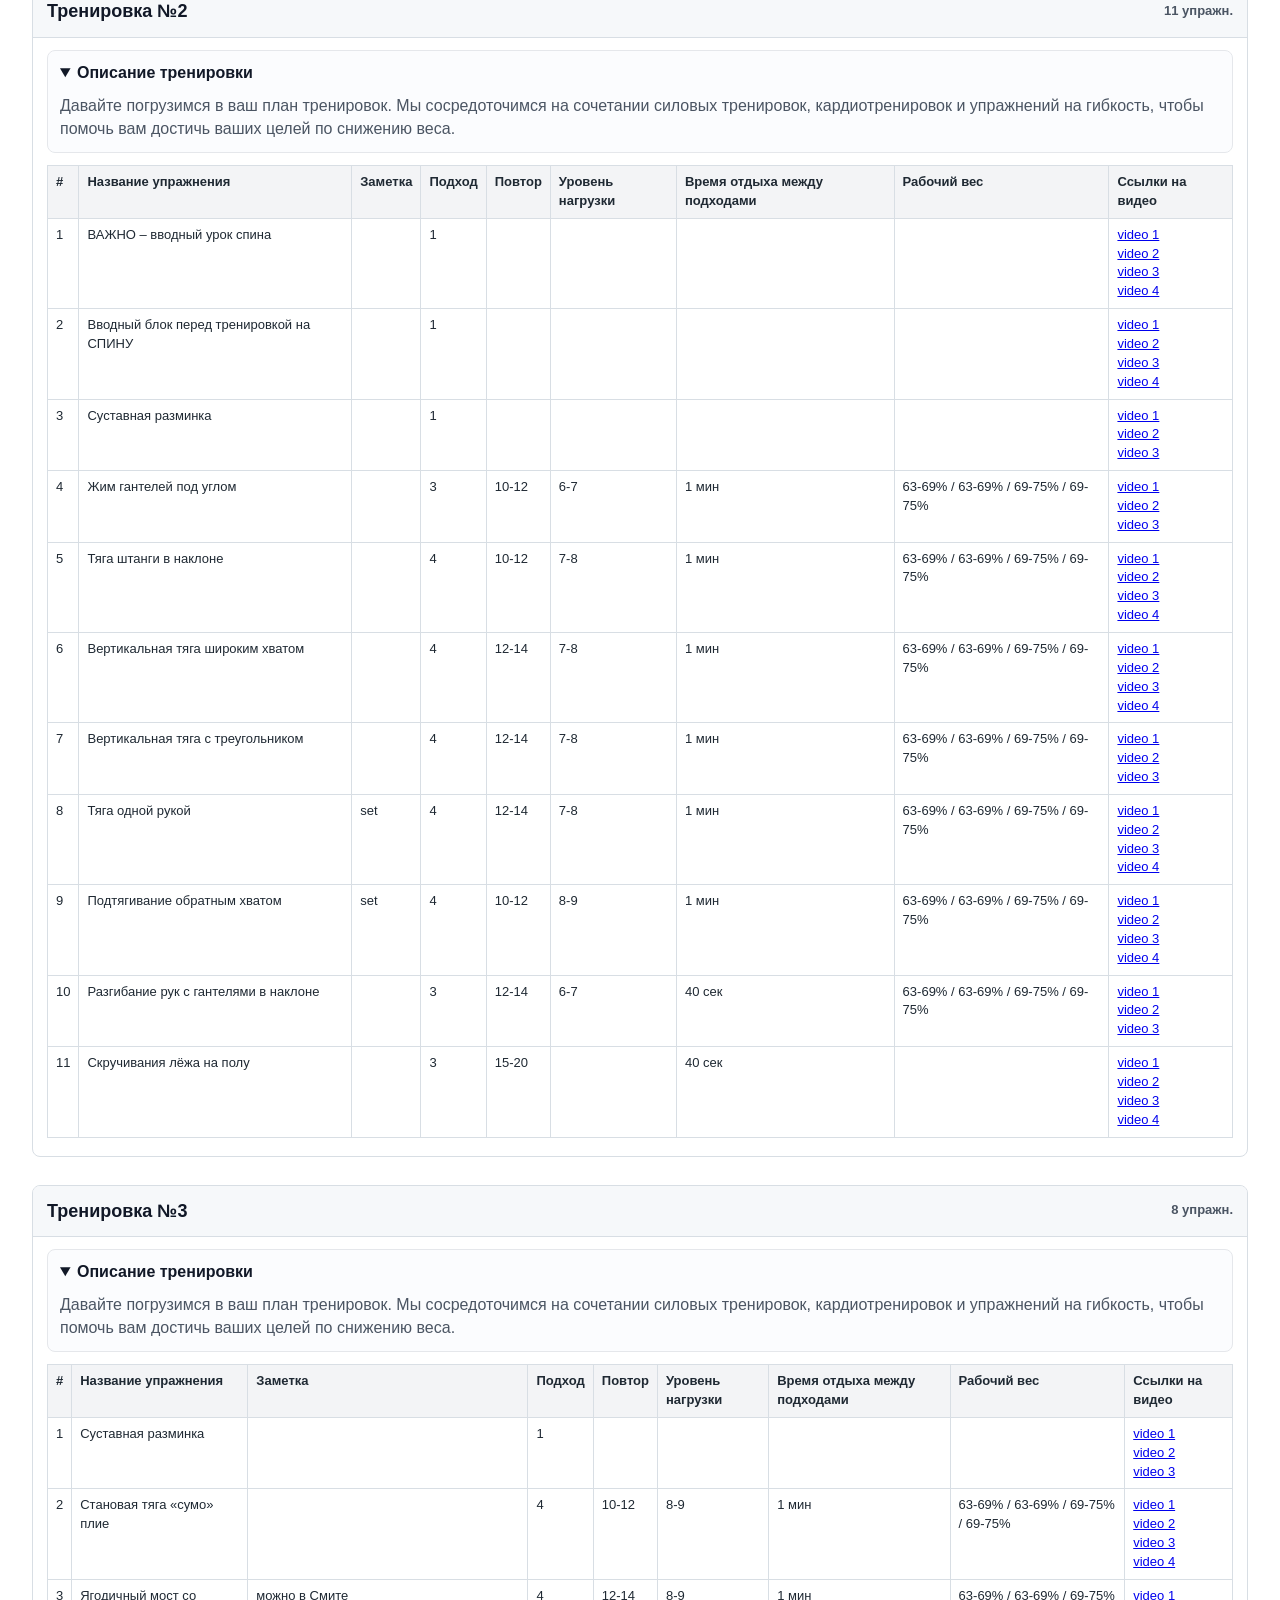
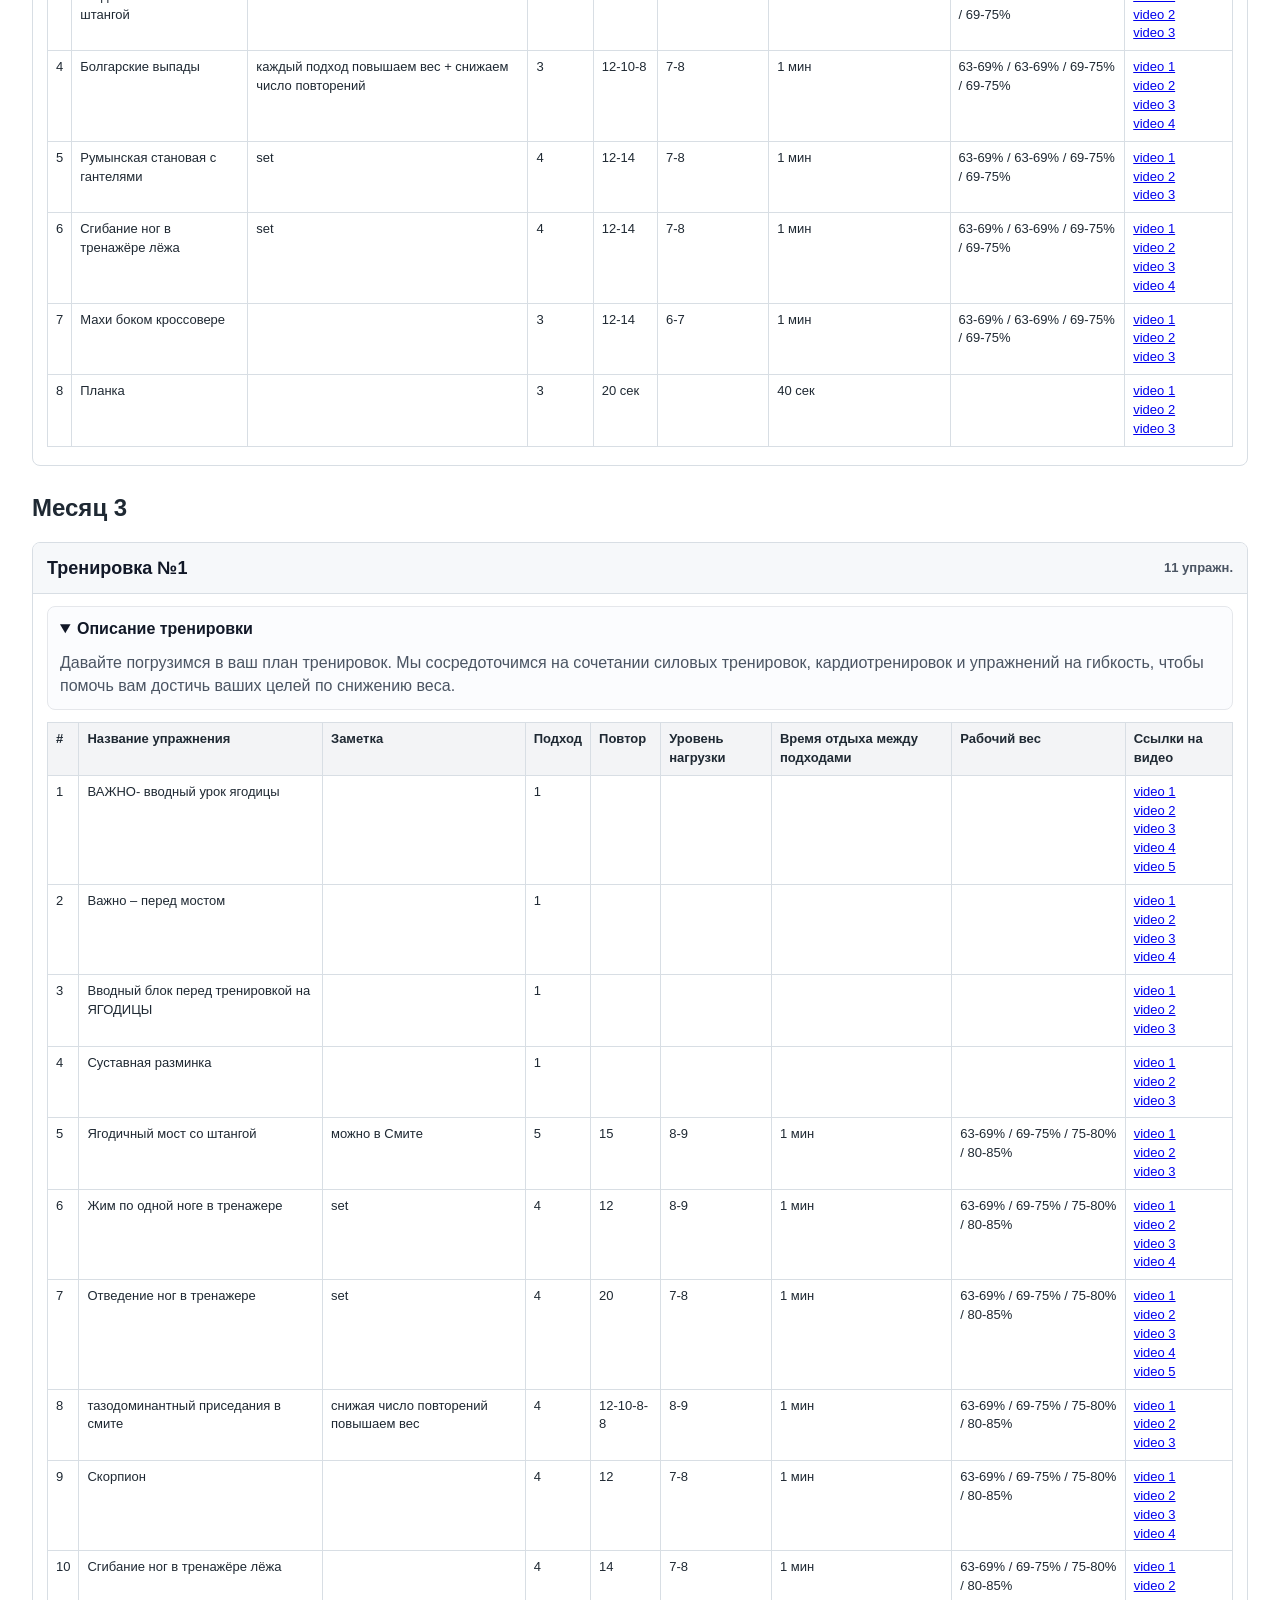
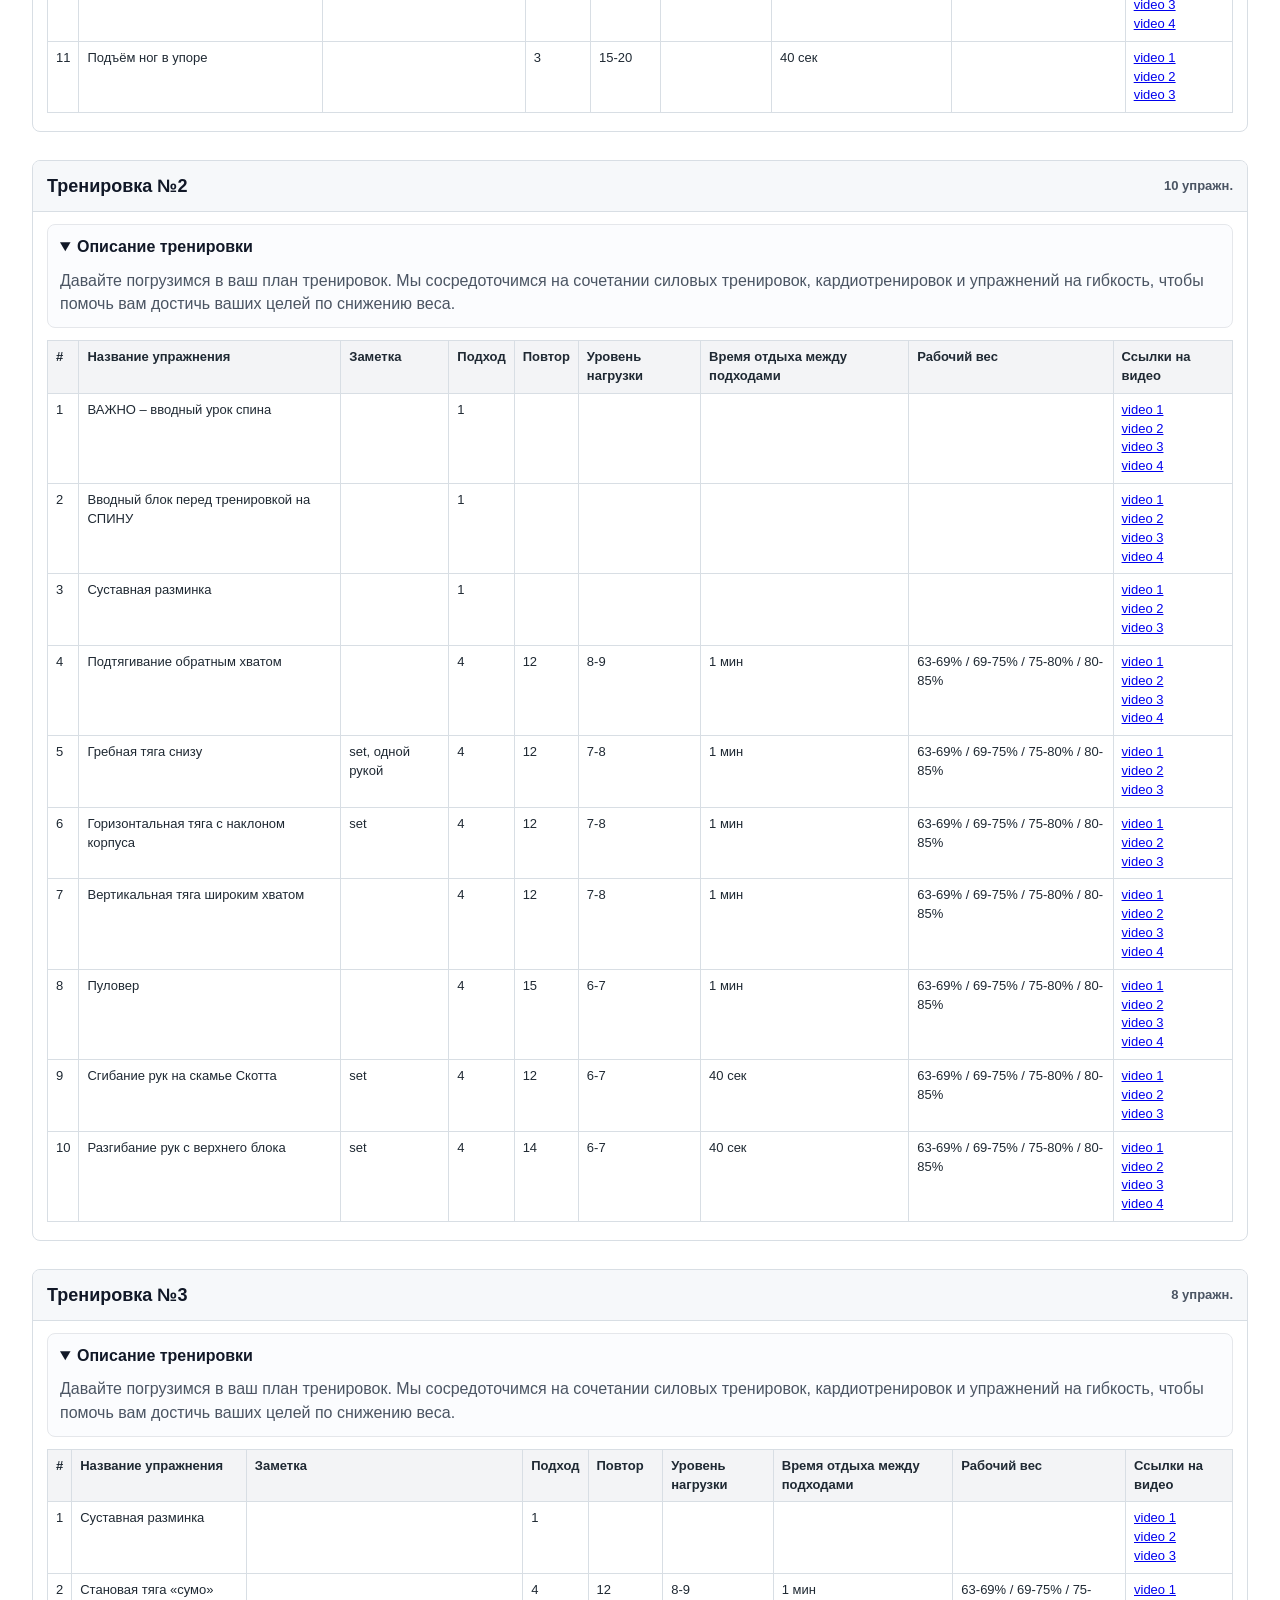
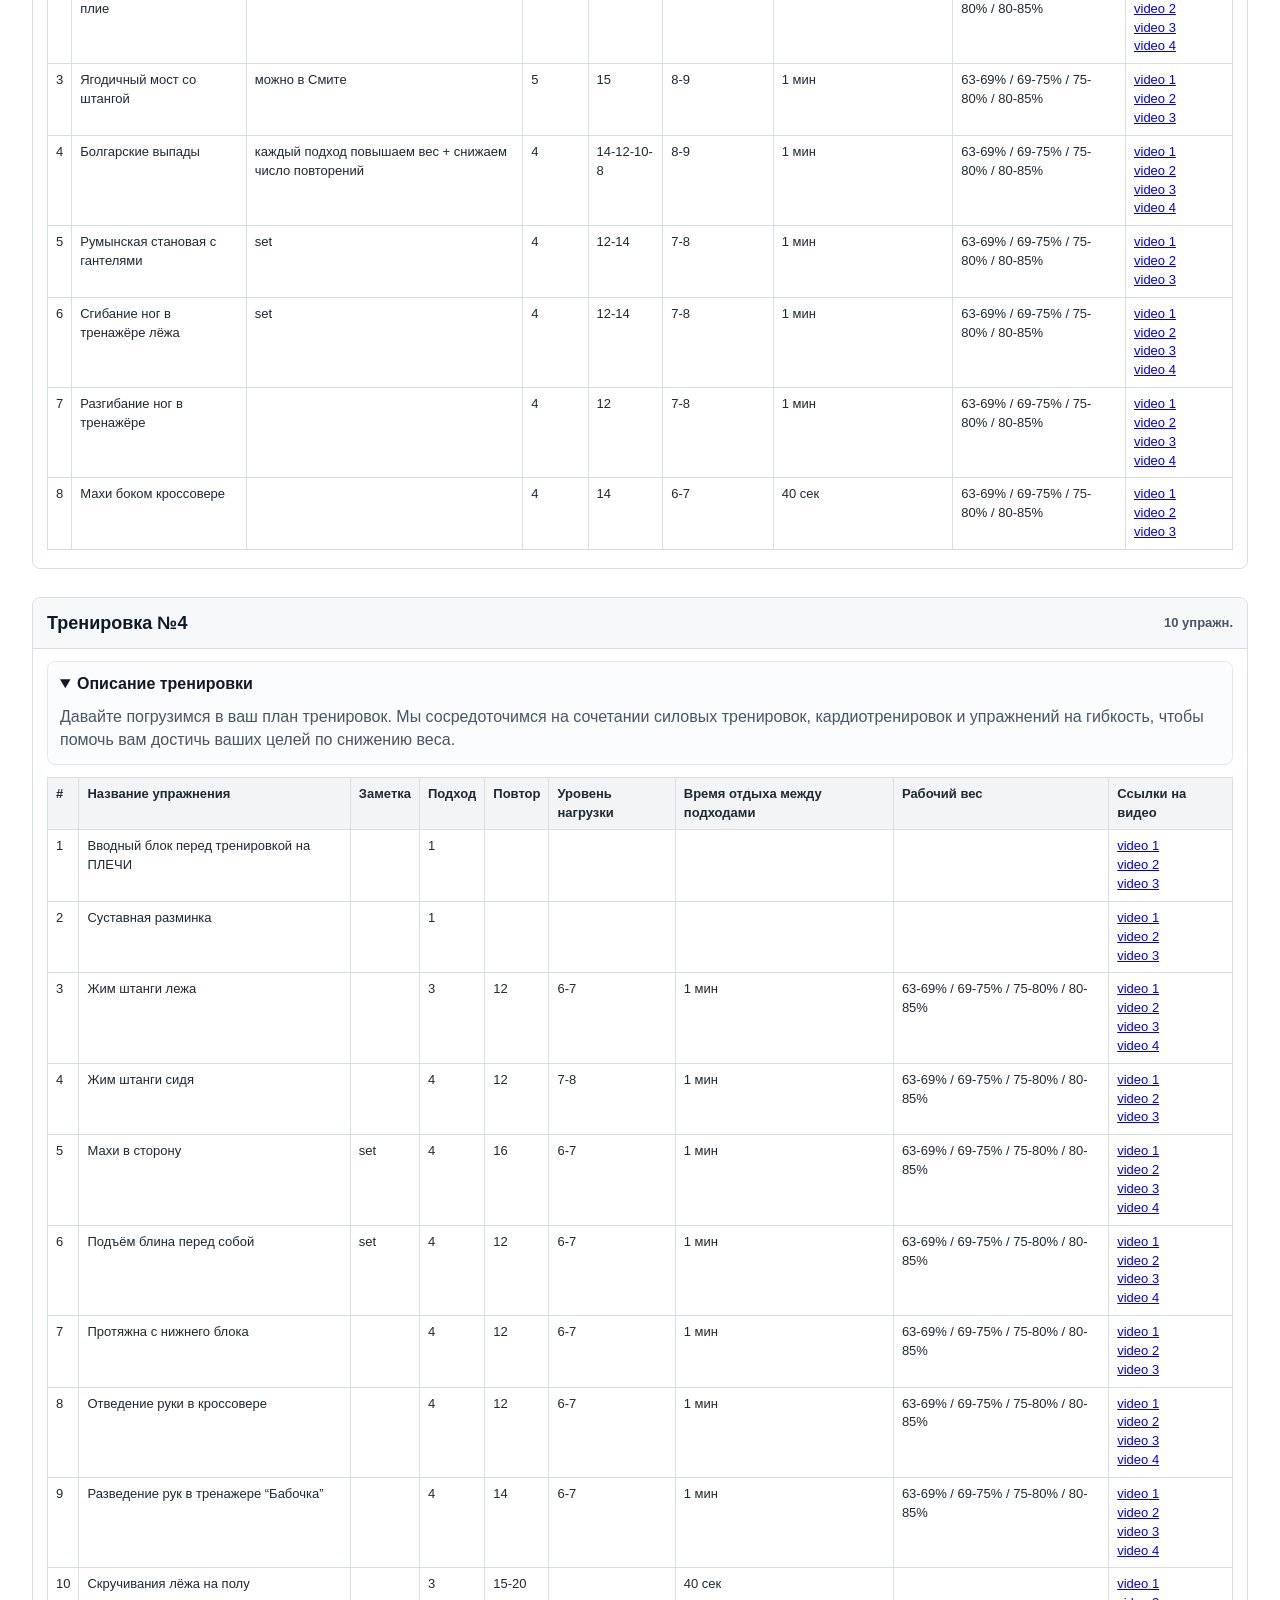
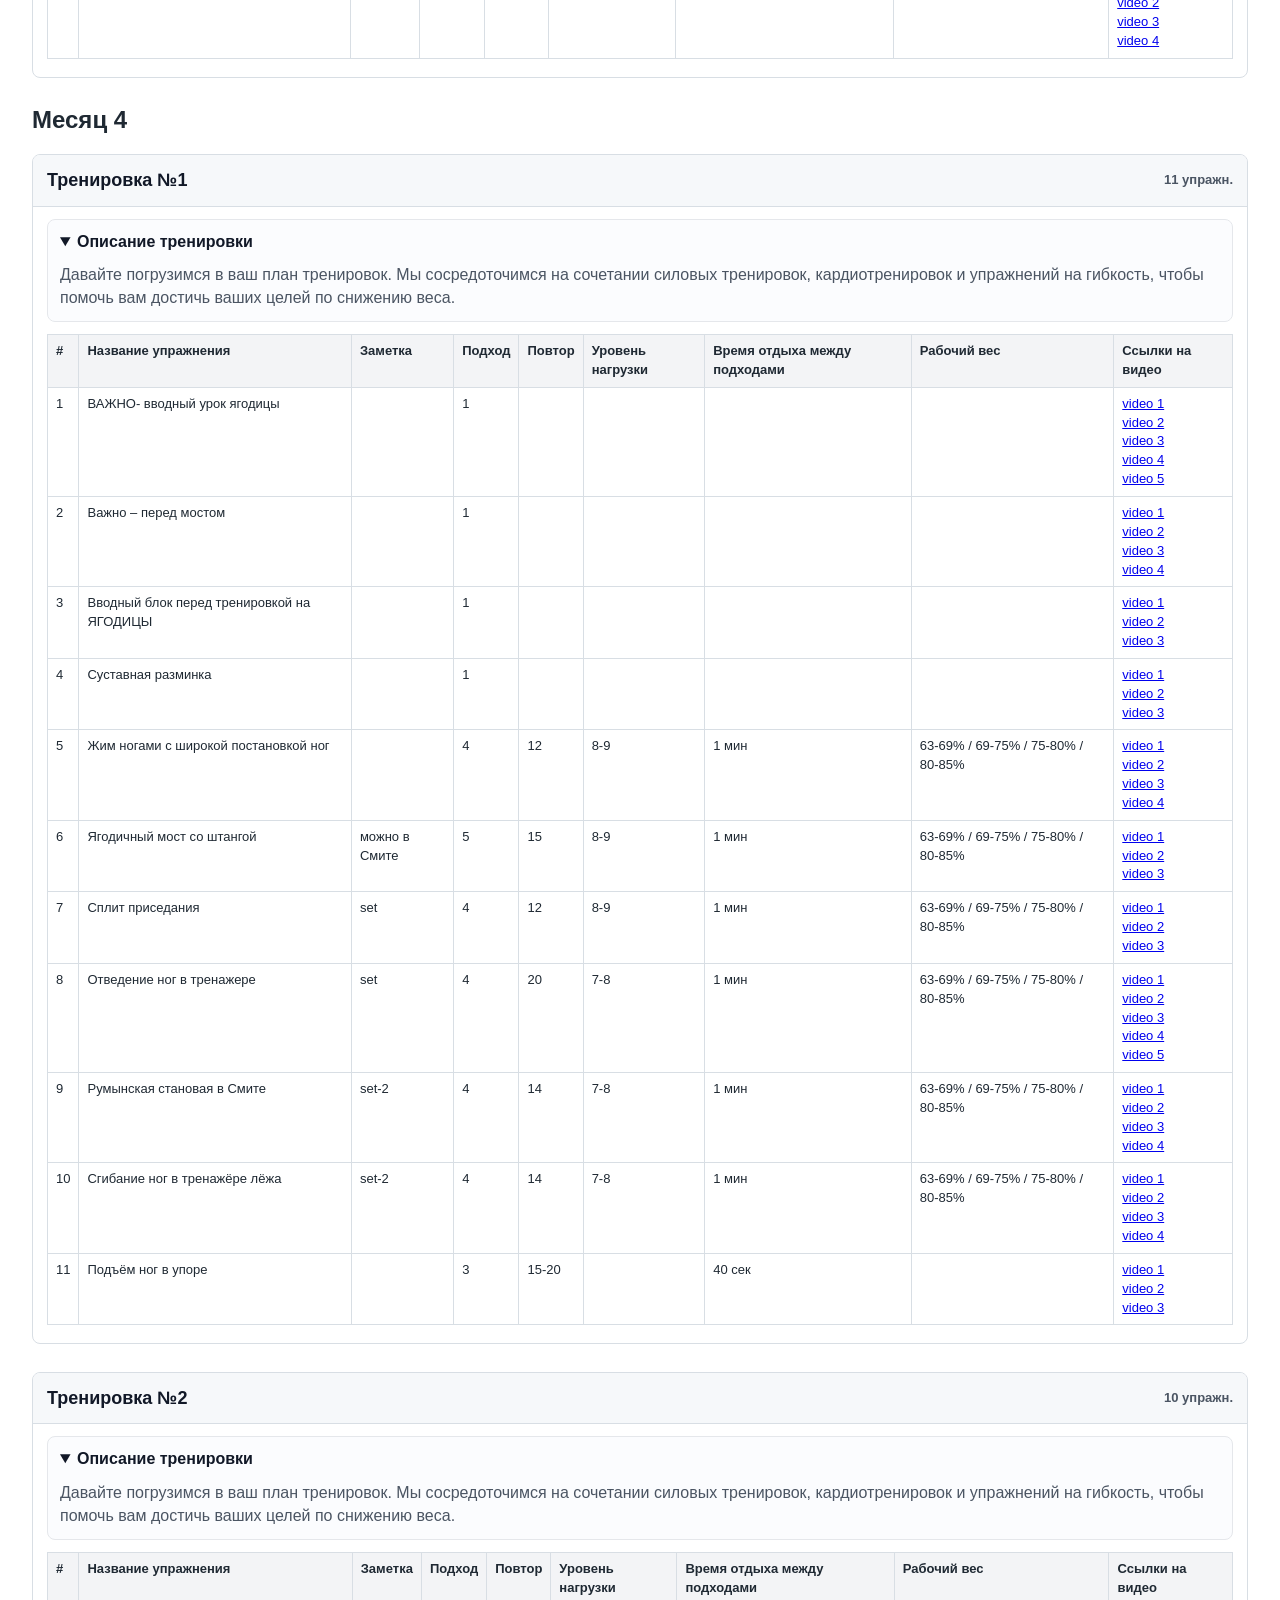
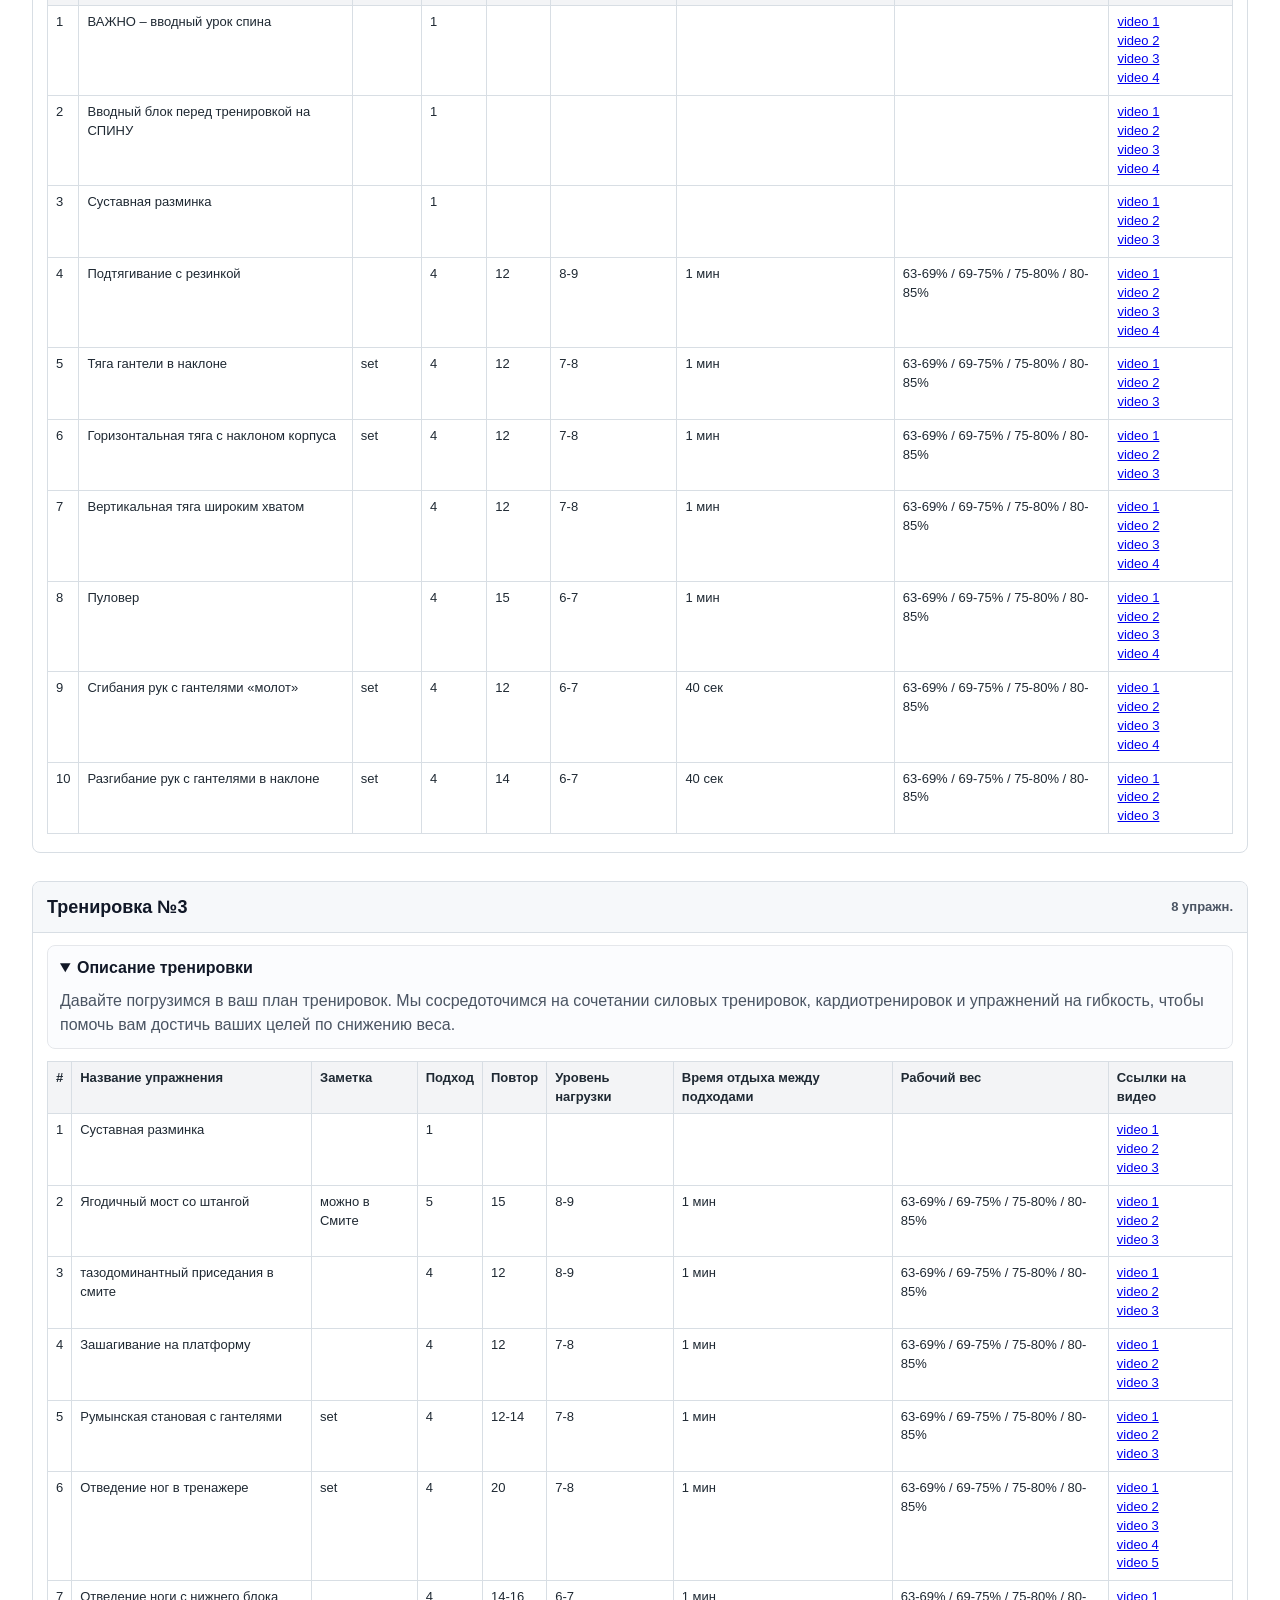
==== commit 3a3c8f1b: "Optimize Aminova workout cards for mobile" ====
--- a/aminova.html
+++ b/aminova.html
@@ -38,6 +38,9 @@
     .workout-summary-count { flex: 0 0 auto; color: #4b5563; font-size: 13px; font-weight: 600; }
     .workout-panel .intro { margin: 14px; }
     .workout-panel table { width: calc(100% - 28px); margin: 12px 14px 18px; }
+    .intro-panel { margin: 12px 14px; border: 1px solid #e5e7eb; border-radius: 8px; background: #fbfcfe; }
+    .intro-panel > summary { padding: 10px 12px; }
+    .intro-panel .intro { margin: 0; padding: 0 12px 12px; }
     .back-to-top { position: fixed; right: 18px; bottom: 18px; z-index: 20; display: inline-block; padding: 9px 12px; border: 1px solid #9aa4b2; border-radius: 999px; background: #ffffff; color: #0969da; text-decoration: none; box-shadow: 0 6px 18px rgba(31, 41, 55, 0.14); }
     .back-to-top:hover { text-decoration: underline; }
     @media (max-width: 760px) {
@@ -60,19 +63,25 @@
       .workout-summary-count { font-size: 12px; }
       .workout-panel .intro { margin: 10px 12px; }
       .workout-panel table { width: 100%; margin: 0 0 12px; }
+      .intro-panel { margin: 10px 12px; }
+      .intro-panel > summary { min-height: 42px; box-sizing: border-box; }
+      .intro-panel .intro { max-height: 52vh; overflow: auto; font-size: 14px; }
       table, thead, tbody, tr, th, td { display: block; }
       table { border: 0; margin: 10px 0 22px; font-size: 14px; }
       thead { display: none; }
-      tr { border: 1px solid #d8dee4; border-radius: 10px; margin: 0 12px 12px; background: #ffffff; overflow: hidden; box-shadow: 0 2px 8px rgba(31, 41, 55, 0.06); }
-      td { display: grid; grid-template-columns: minmax(104px, 34%) minmax(0, 1fr); gap: 8px; border: 0; border-bottom: 1px solid #edf0f3; padding: 9px 10px; white-space: normal; overflow-wrap: anywhere; }
-      td:last-child { border-bottom: 0; }
-      td::before { content: attr(data-label); font-weight: 700; color: #4b5563; }
+      tbody tr { position: relative; display: grid; grid-template-columns: repeat(2, minmax(0, 1fr)); gap: 8px; border: 1px solid #d8dee4; border-radius: 12px; margin: 0 12px 12px; padding: 10px; background: #ffffff; overflow: hidden; box-shadow: 0 2px 8px rgba(31, 41, 55, 0.06); }
+      td { border: 0; padding: 8px; white-space: normal; overflow-wrap: anywhere; border-radius: 8px; background: #f8fafc; }
+      td::before { content: attr(data-label); display: block; margin-bottom: 3px; font-size: 11px; line-height: 1.2; font-weight: 750; color: #5f6b7a; text-transform: uppercase; letter-spacing: 0.02em; }
       td.empty-field { display: none; }
-      td:nth-child(1) { display: block; background: #f3f4f6; font-weight: 700; color: #4b5563; }
-      td:nth-child(1)::before { content: "Упражнение # "; }
-      td:nth-child(2) { display: block; font-size: 16px; font-weight: 750; background: #fbfcfe; }
+      td:nth-child(1) { position: absolute; top: 10px; right: 10px; padding: 3px 8px; border-radius: 999px; background: #eef2f7; font-size: 12px; font-weight: 750; color: #4b5563; }
+      td:nth-child(1)::before { content: "#"; display: inline; margin: 0 2px 0 0; font-size: 12px; text-transform: none; letter-spacing: 0; }
+      td:nth-child(2) { grid-column: 1 / -1; padding: 4px 54px 8px 0; font-size: 16px; line-height: 1.25; font-weight: 800; background: transparent; }
       td:nth-child(2)::before { content: ""; display: none; }
-      td:nth-child(9) a { display: inline-block; margin: 0 6px 6px 0; padding: 5px 8px; border: 1px solid #d8dee4; border-radius: 999px; background: #f6f8fa; overflow-wrap: anywhere; }
+      td:nth-child(3) { grid-column: 1 / -1; background: #fff7ed; color: #7c2d12; }
+      td:nth-child(9) { grid-column: 1 / -1; background: #ffffff; padding: 0; }
+      td:nth-child(9)::before { padding: 8px 8px 0; }
+      td:nth-child(9) a { display: inline-block; margin: 6px 0 0 6px; padding: 7px 10px; border: 1px solid #d8dee4; border-radius: 999px; background: #f6f8fa; overflow-wrap: anywhere; }
+      td:nth-child(9) br { display: none; }
       .back-to-top { right: 12px; bottom: 12px; padding: 8px 10px; }
     }
   </style>
@@ -4760,7 +4769,16 @@
           workoutPanel.appendChild(summary);
 
           const intro = workoutPanel.nextElementSibling?.matches?.("p.intro") ? workoutPanel.nextElementSibling : null;
-          if (intro) workoutPanel.appendChild(intro);
+          if (intro) {
+            const introPanel = document.createElement("details");
+            introPanel.className = "intro-panel";
+            introPanel.open = !window.matchMedia("(max-width: 760px)").matches;
+            const introSummary = document.createElement("summary");
+            introSummary.textContent = "Описание тренировки";
+            introPanel.appendChild(introSummary);
+            introPanel.appendChild(intro);
+            workoutPanel.appendChild(introPanel);
+          }
           if (table?.matches?.("table")) workoutPanel.appendChild(table);
 
           const workoutBlock = document.createElement("div");
@@ -4778,6 +4796,7 @@
               row.id = exerciseId;
               cells.forEach((cell, cellIndex) => {
                 cell.dataset.label = labels[cellIndex] || "";
+                cell.classList.add(`exercise-cell-${cellIndex + 1}`);
                 cell.classList.toggle("empty-field", !normalize(cell.textContent));
               });
 
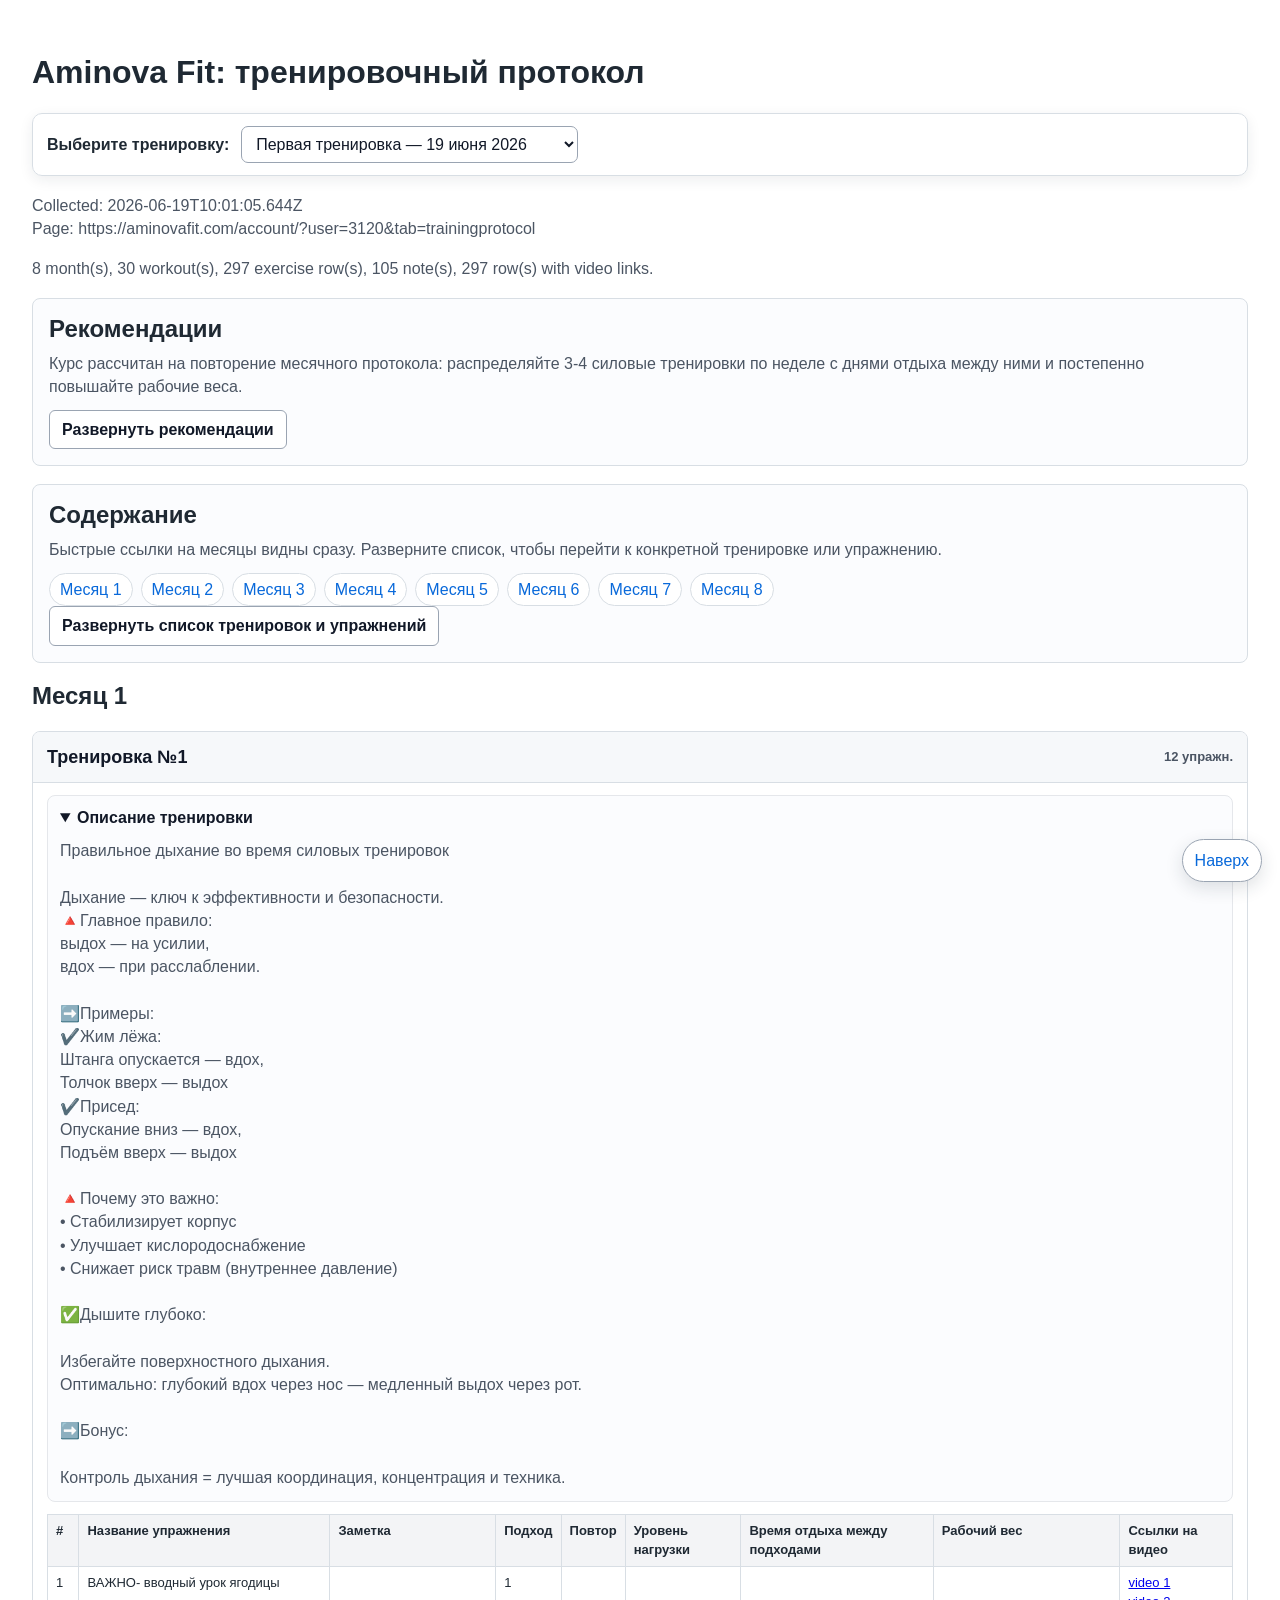
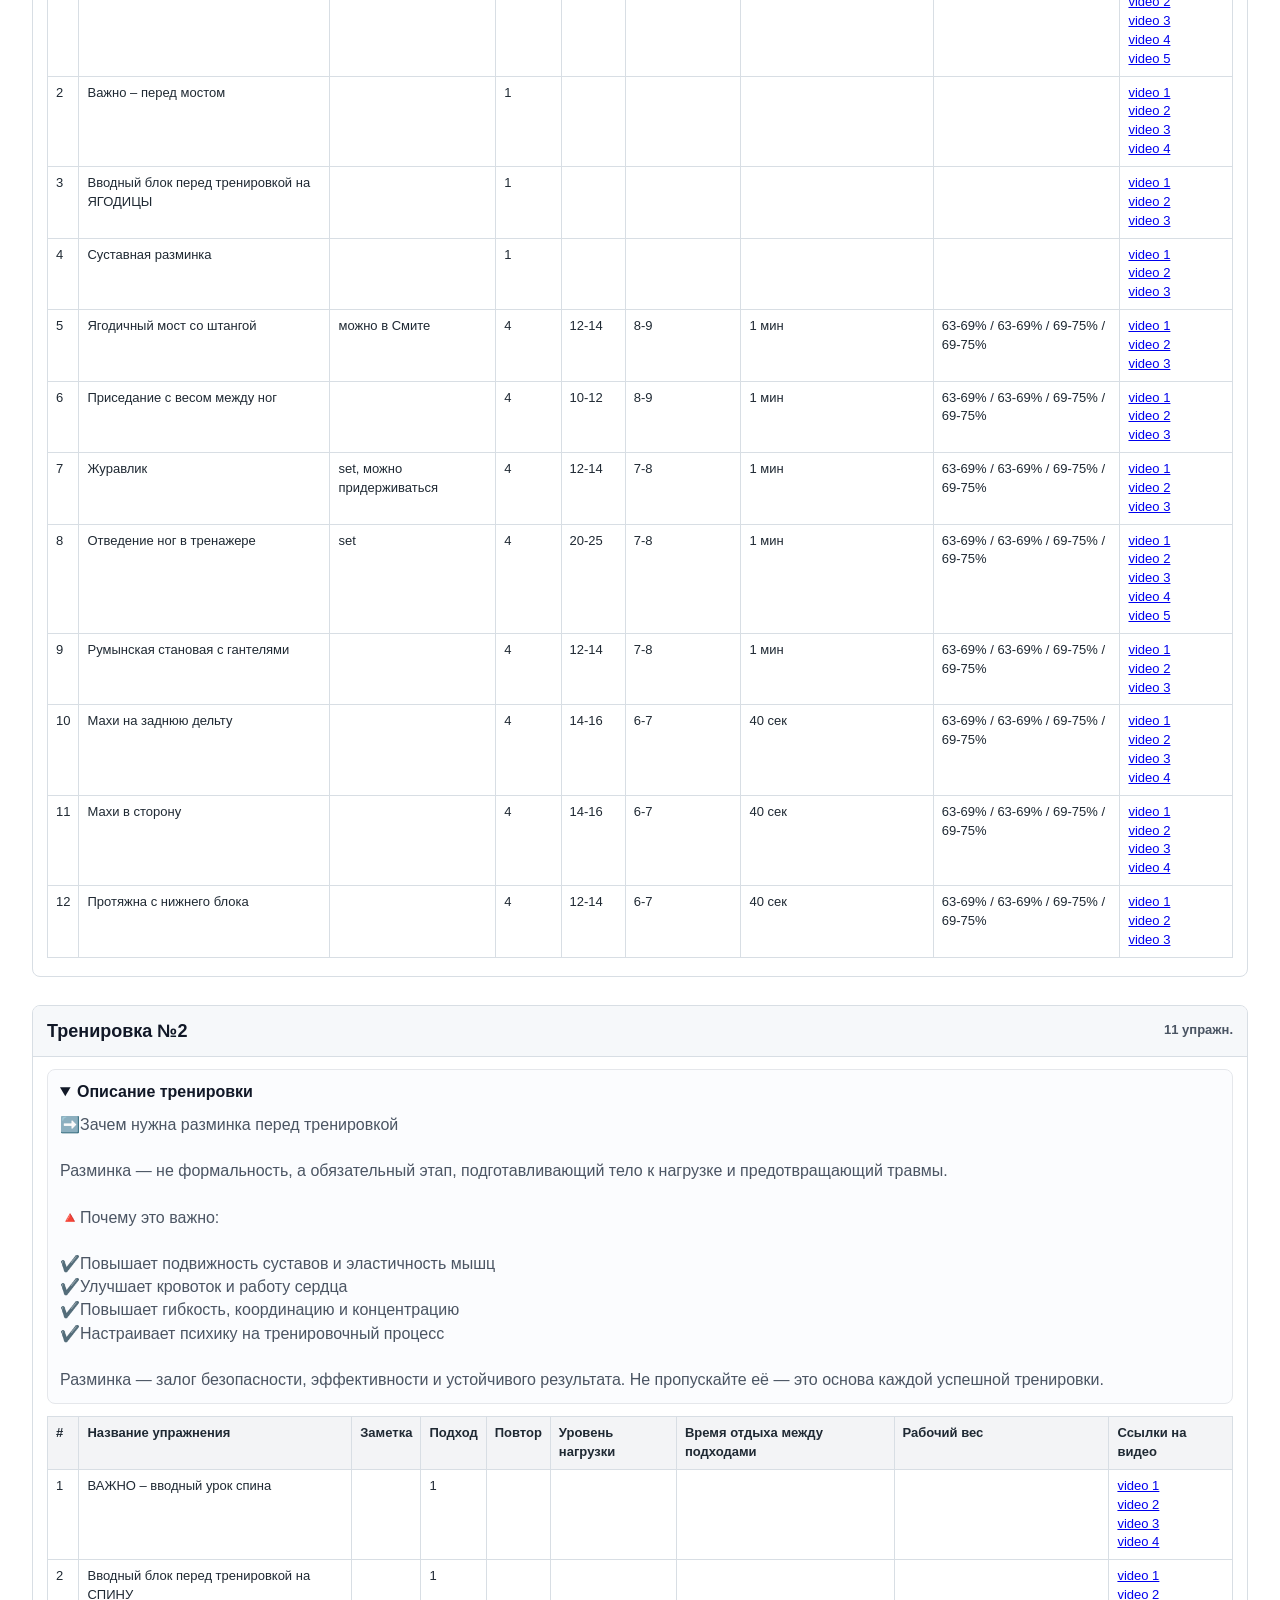
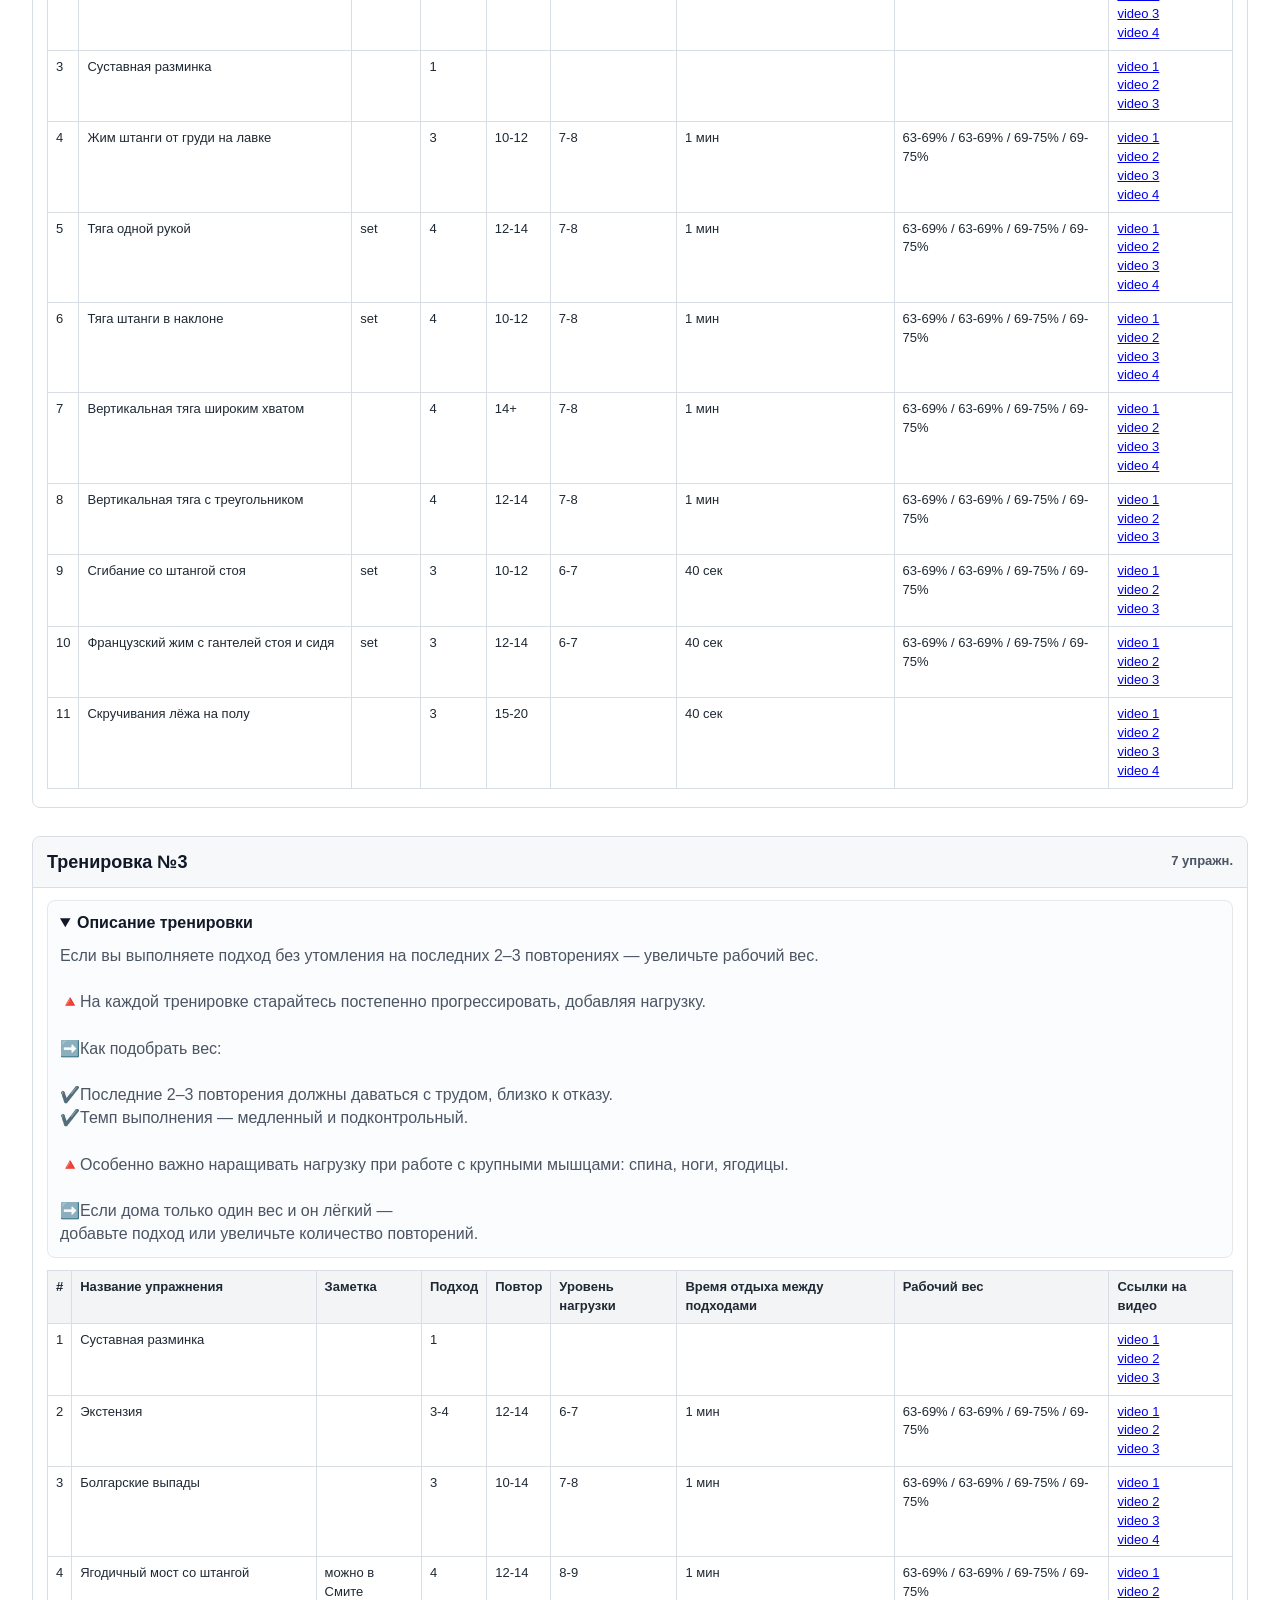
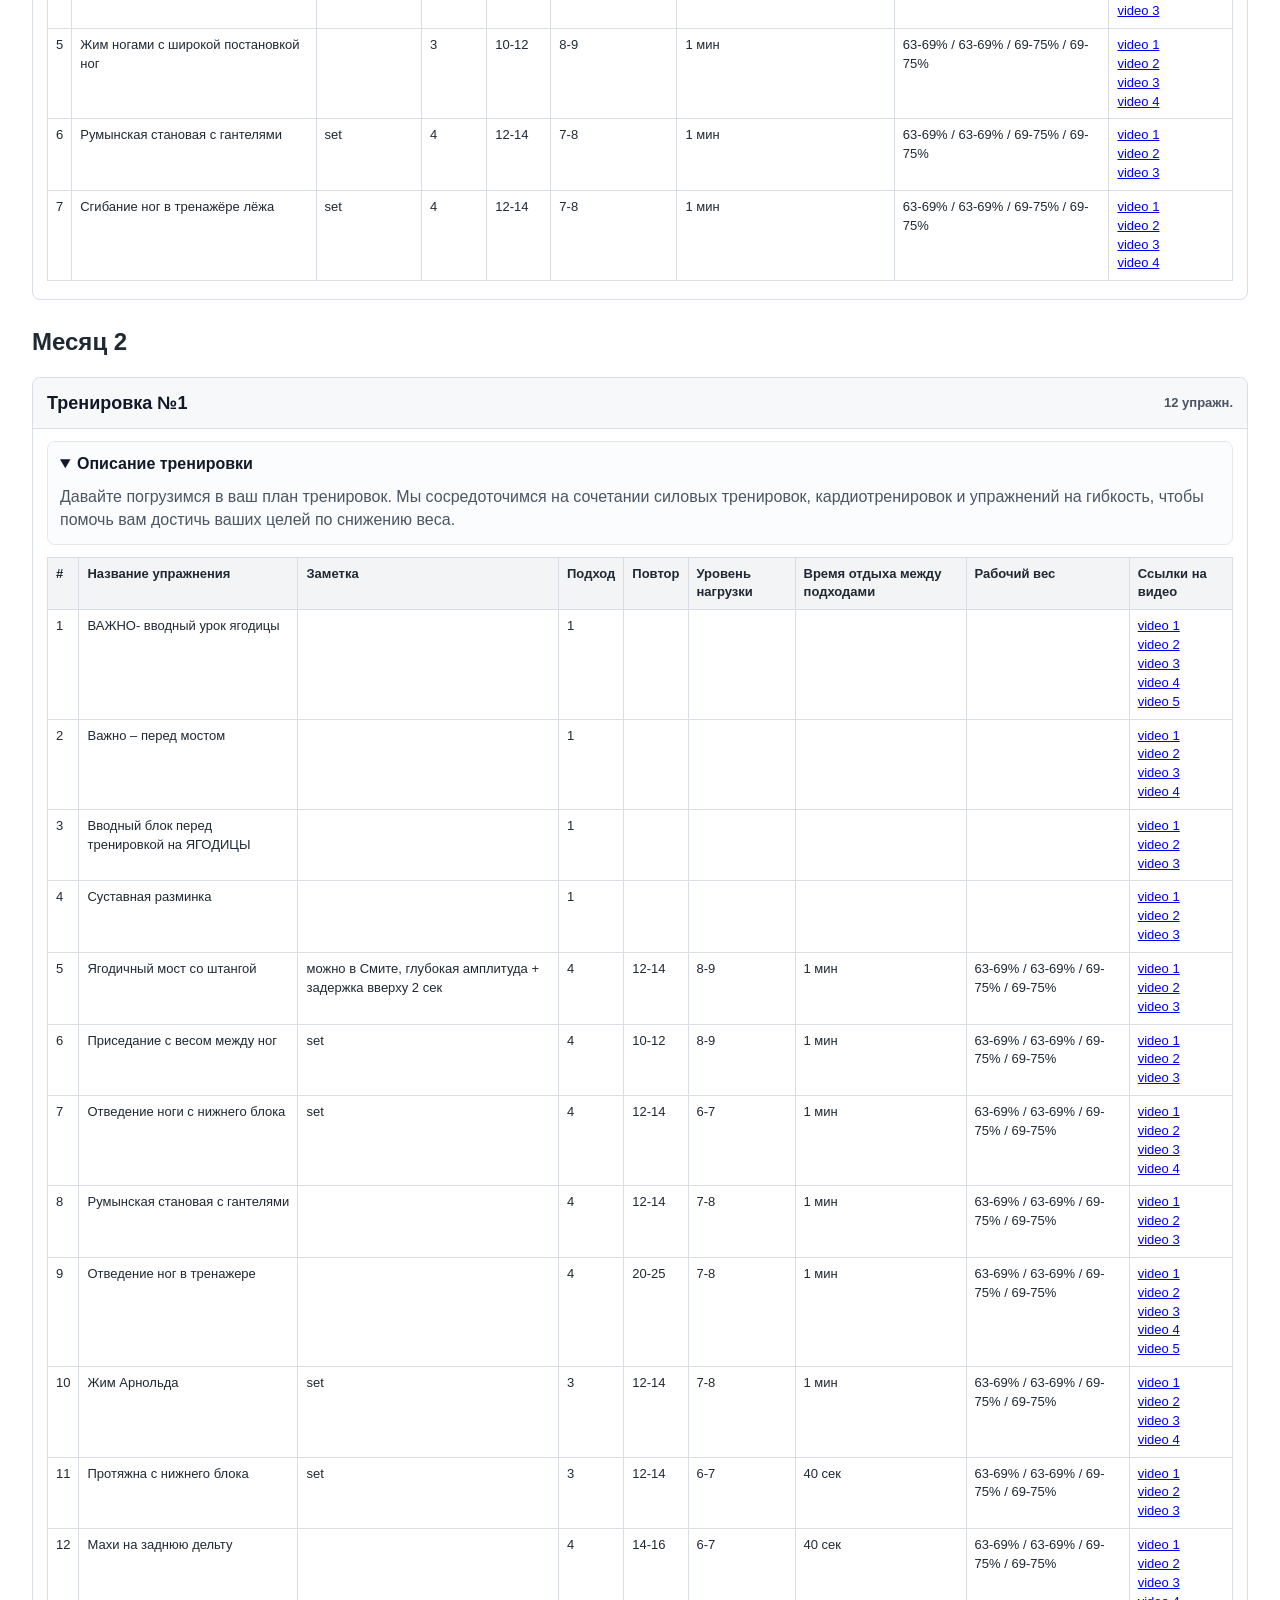
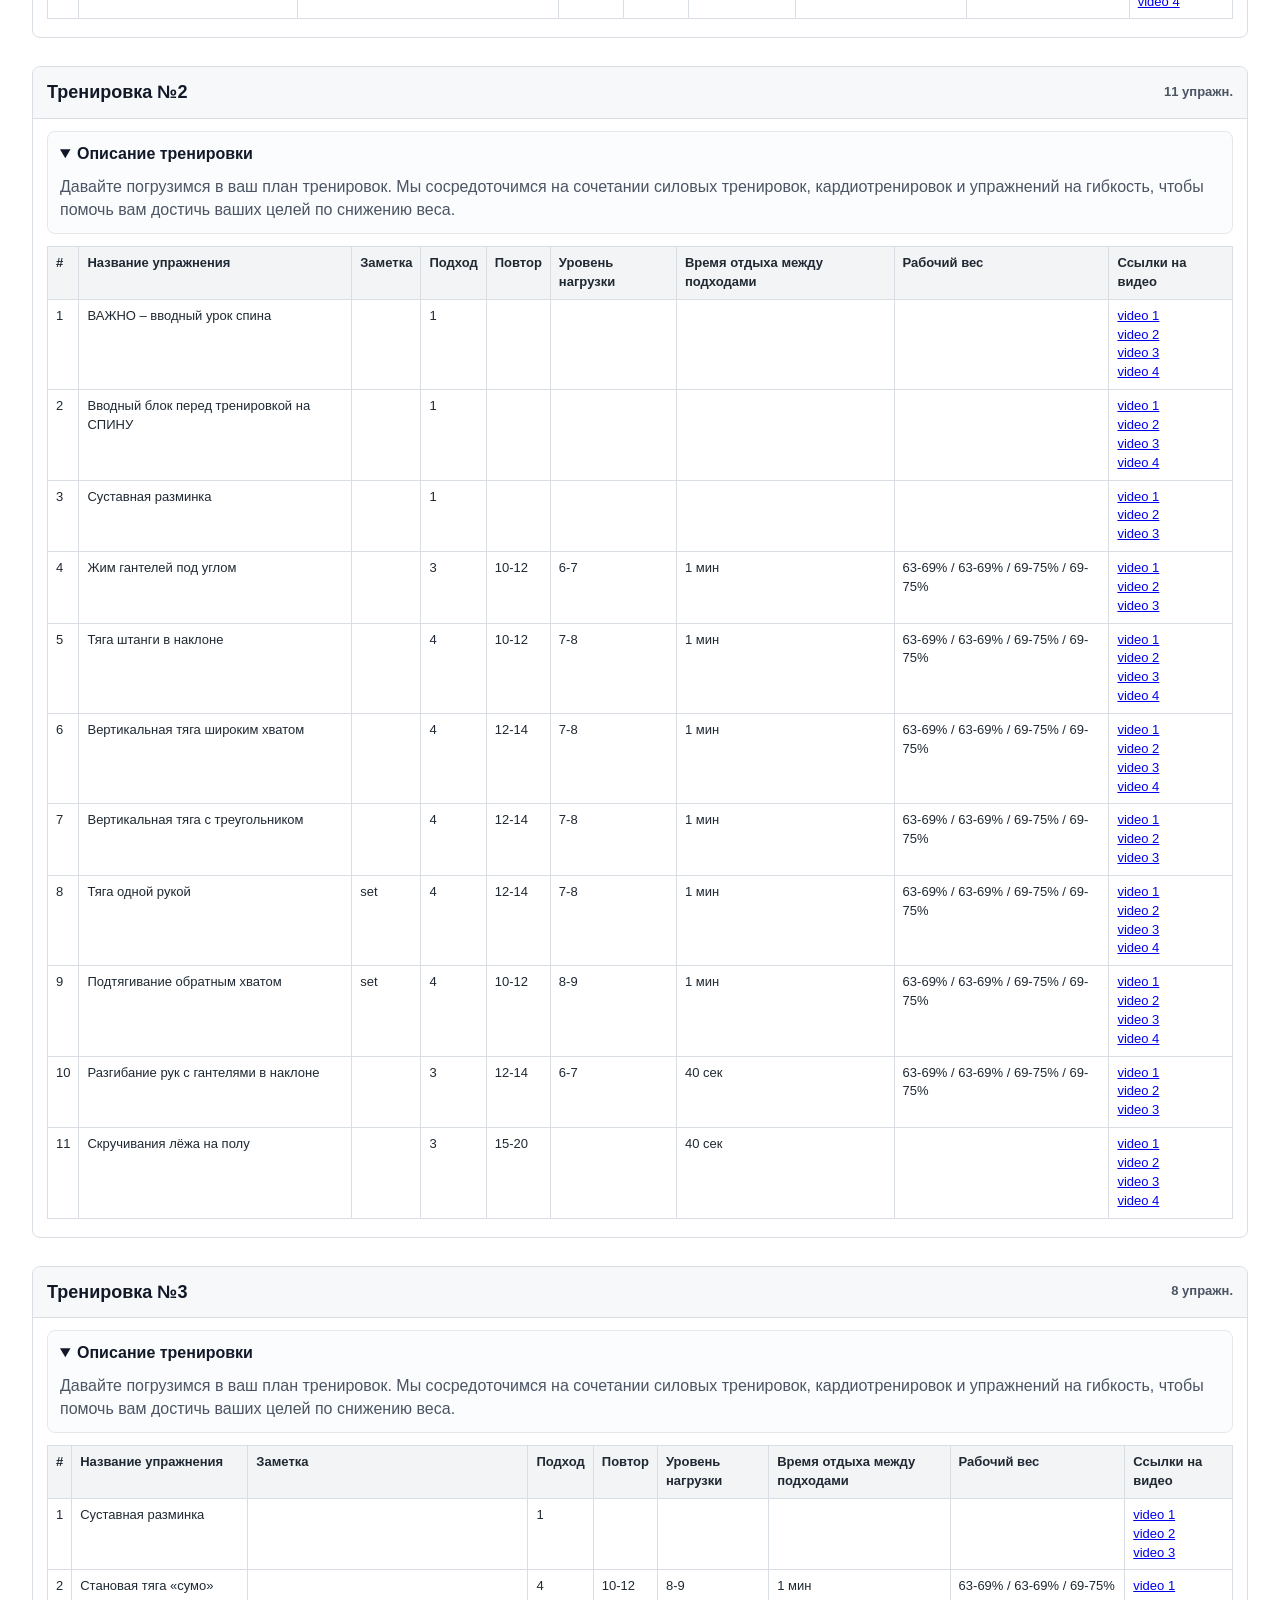
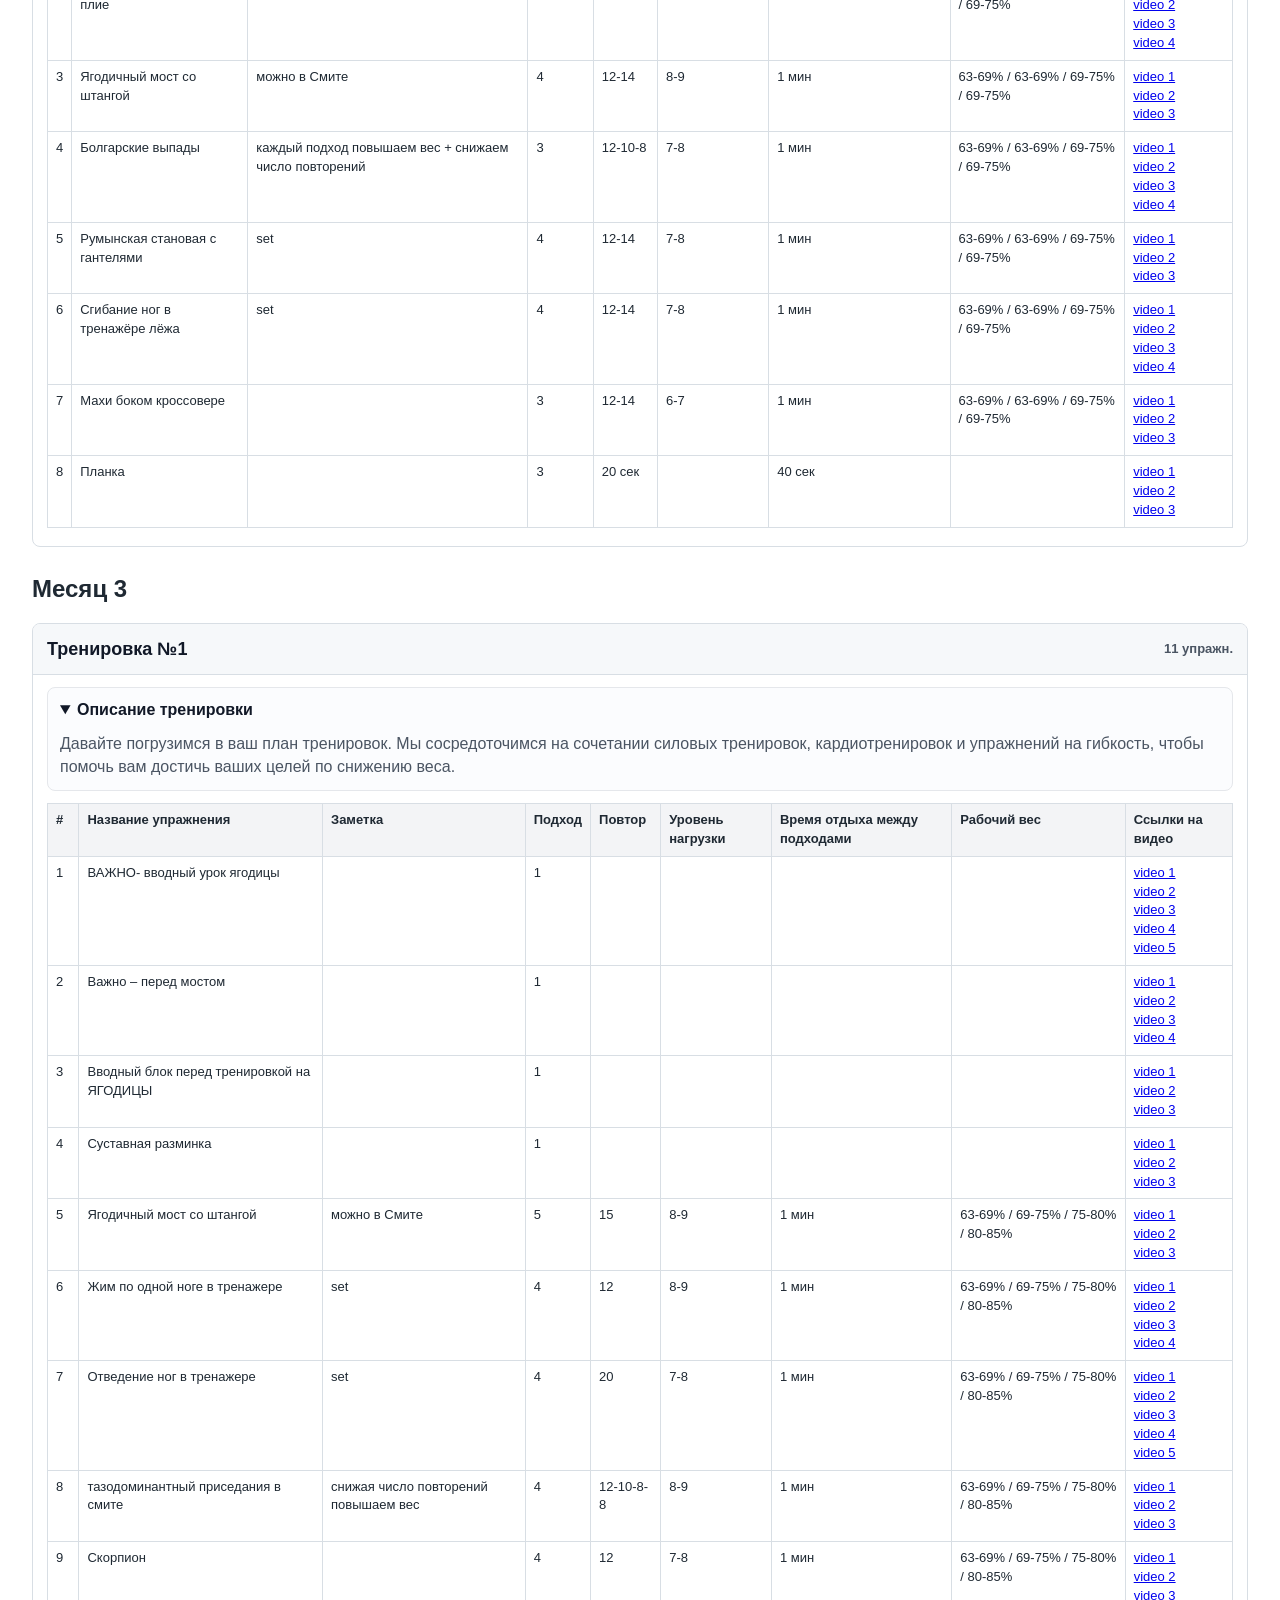
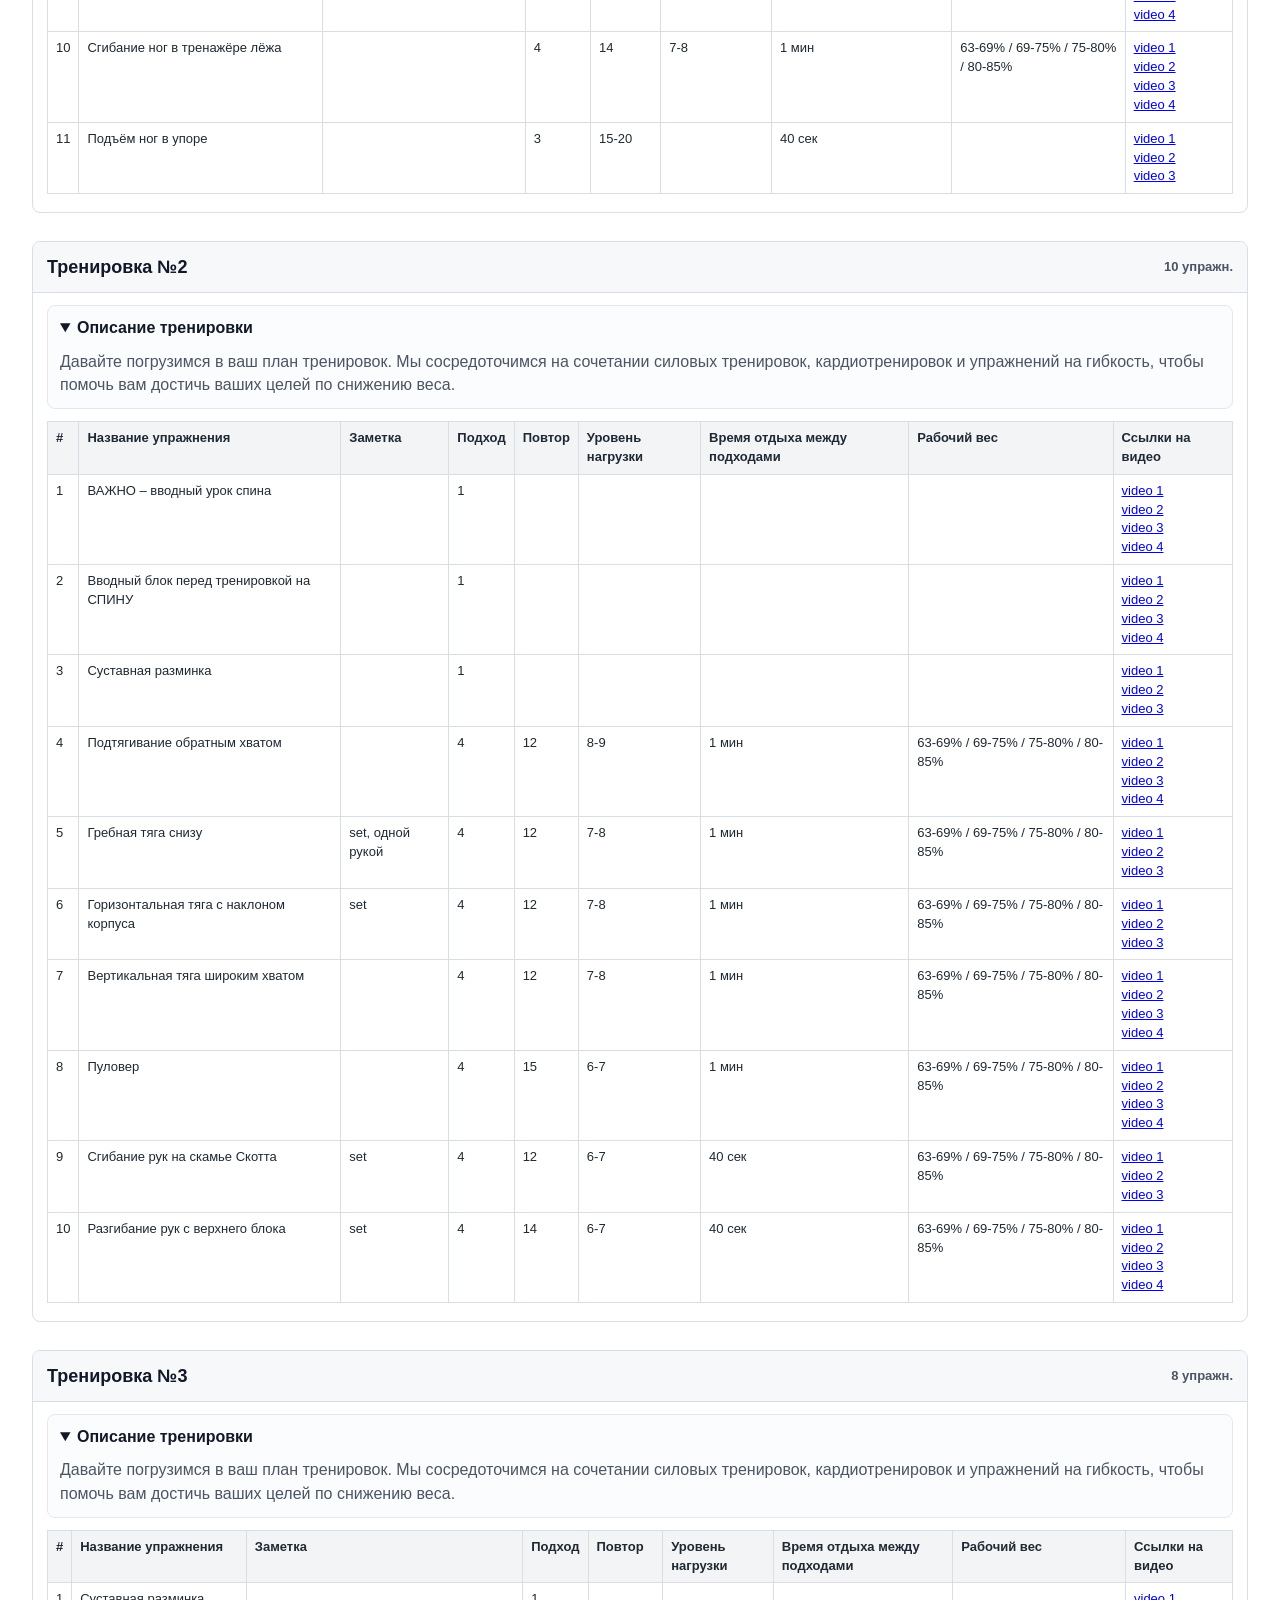
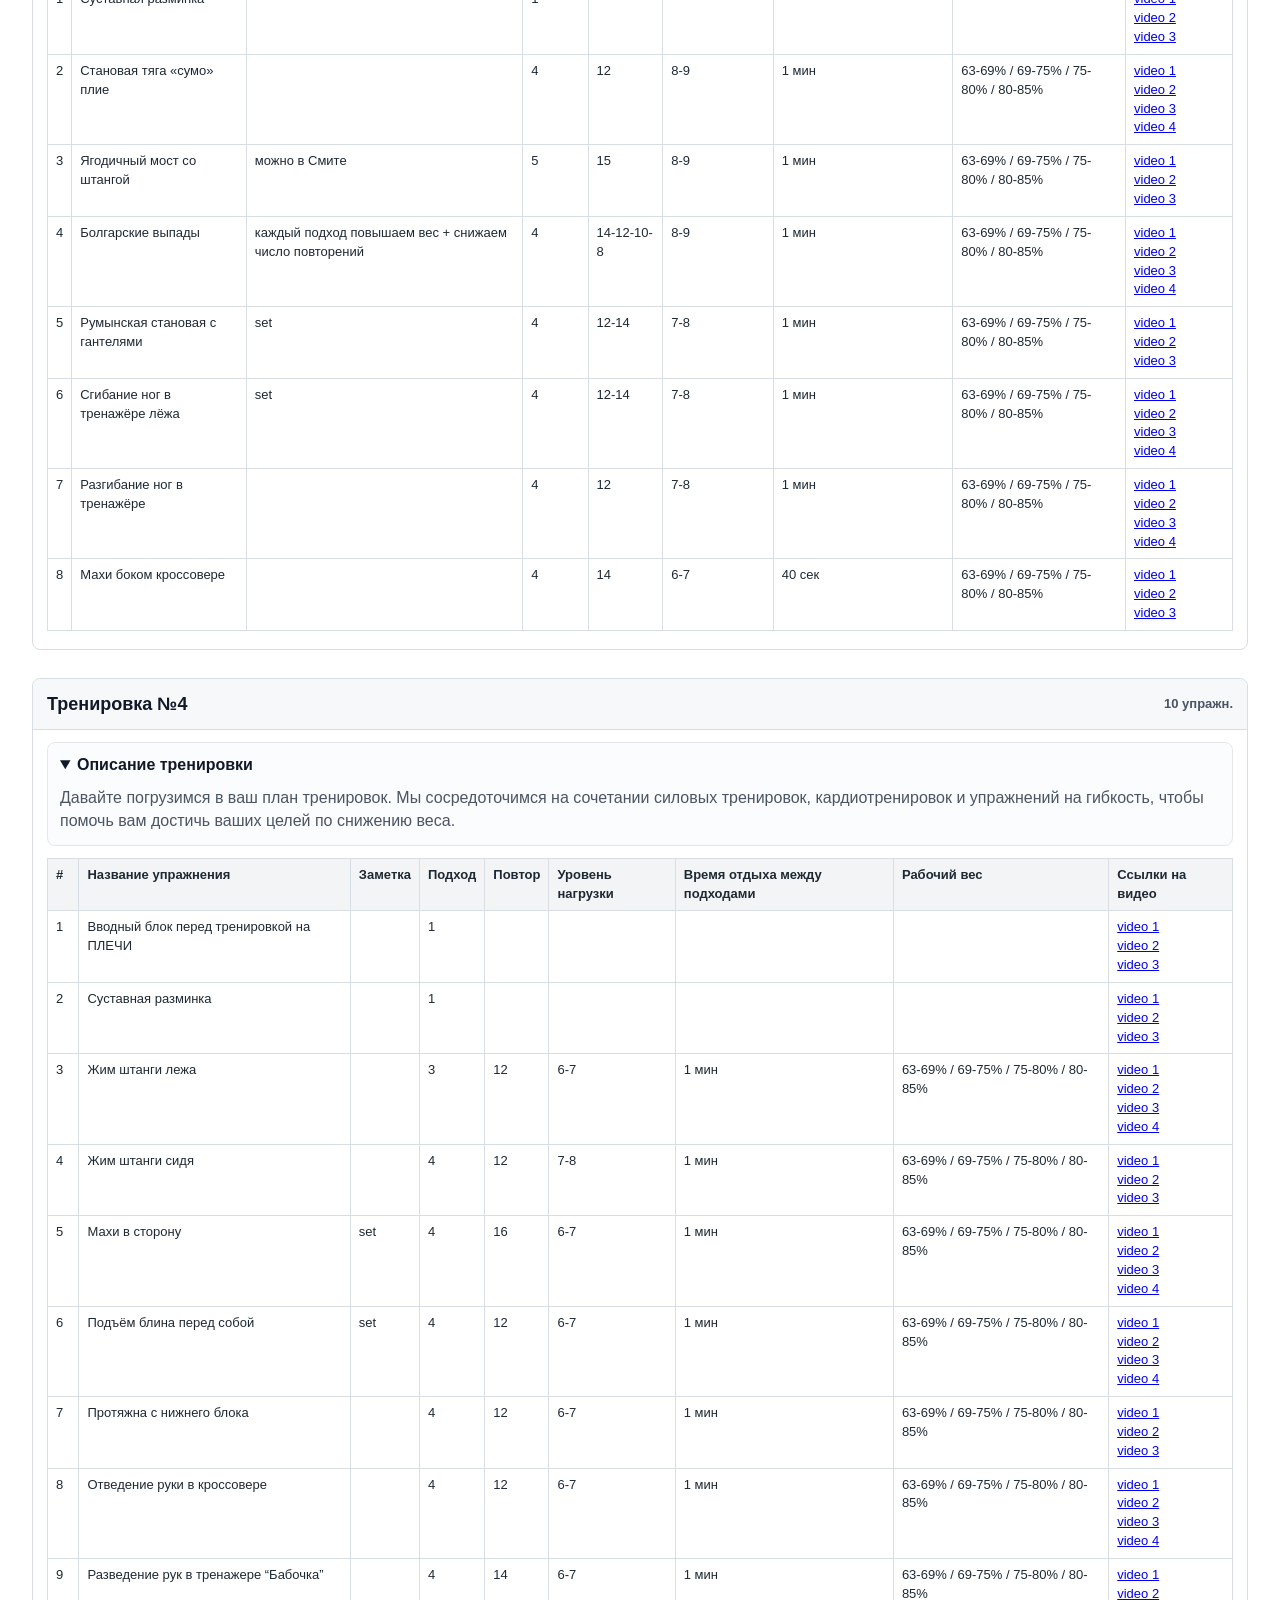
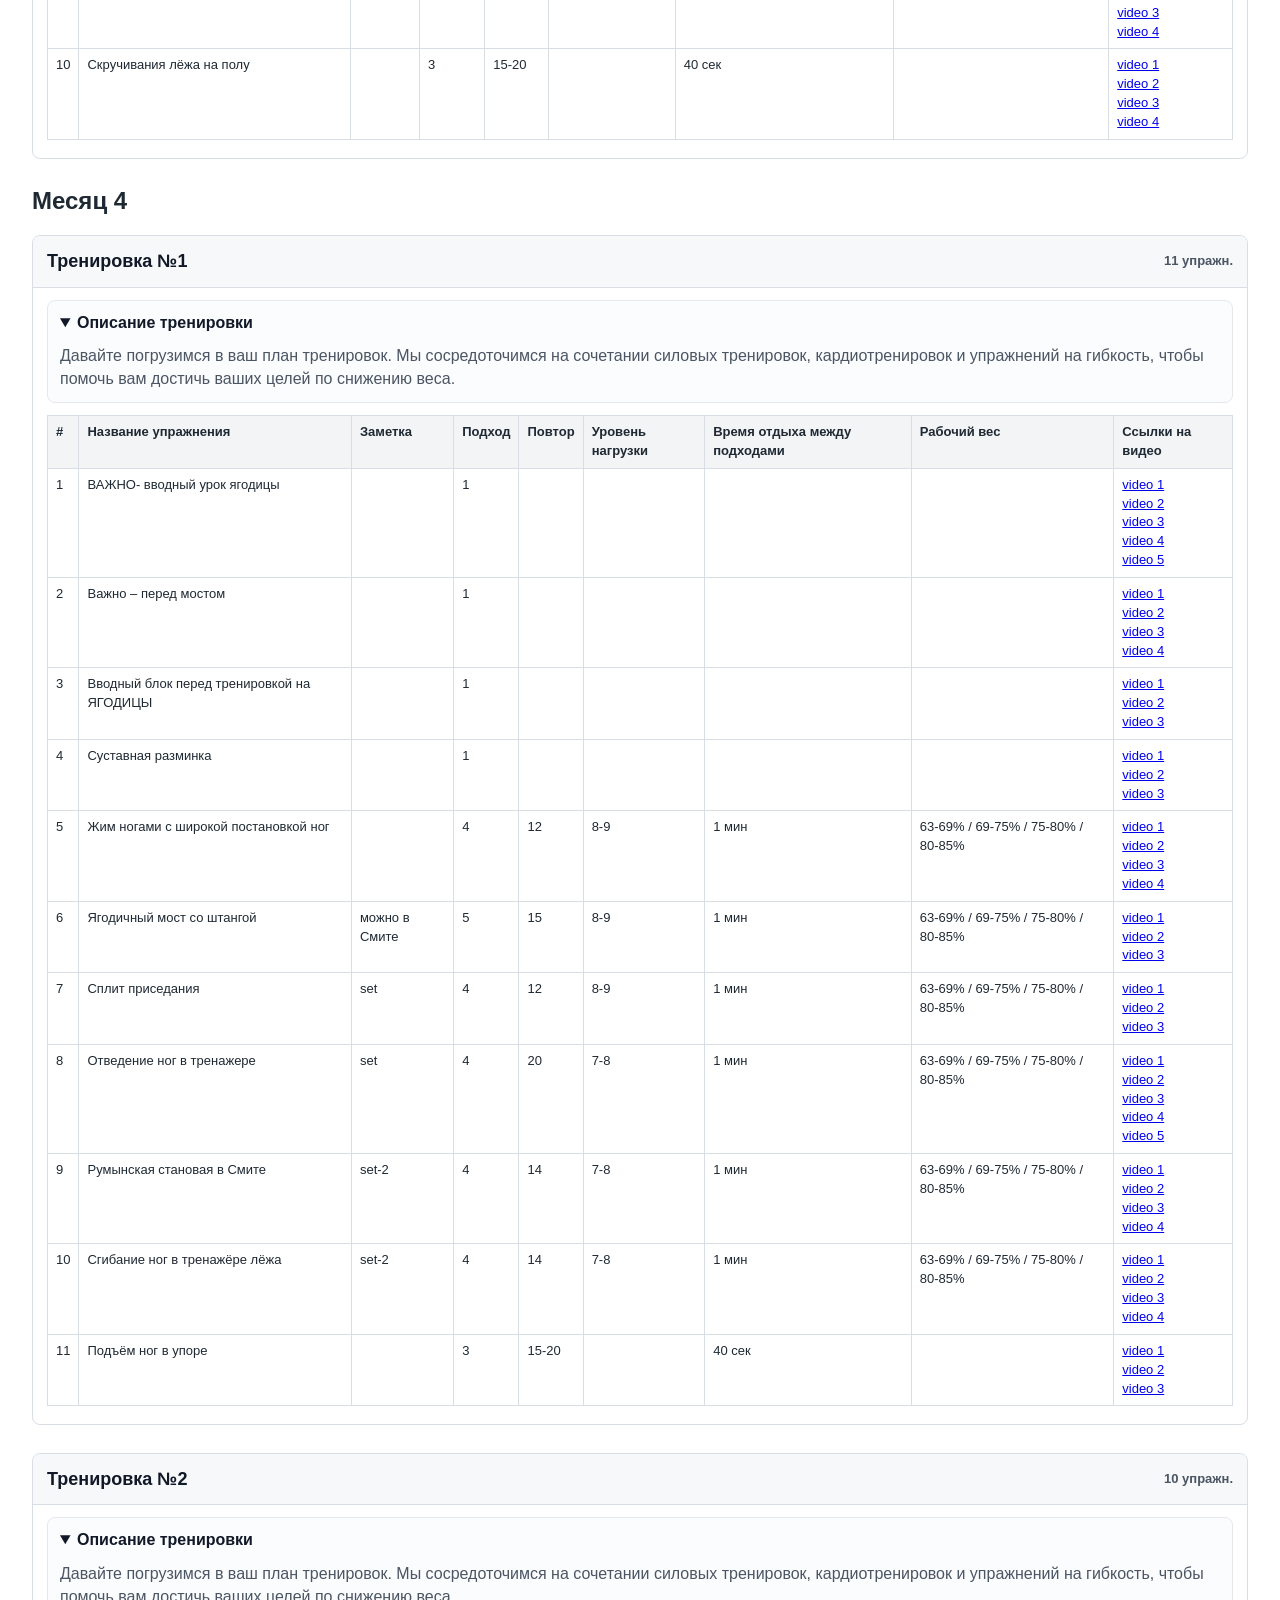
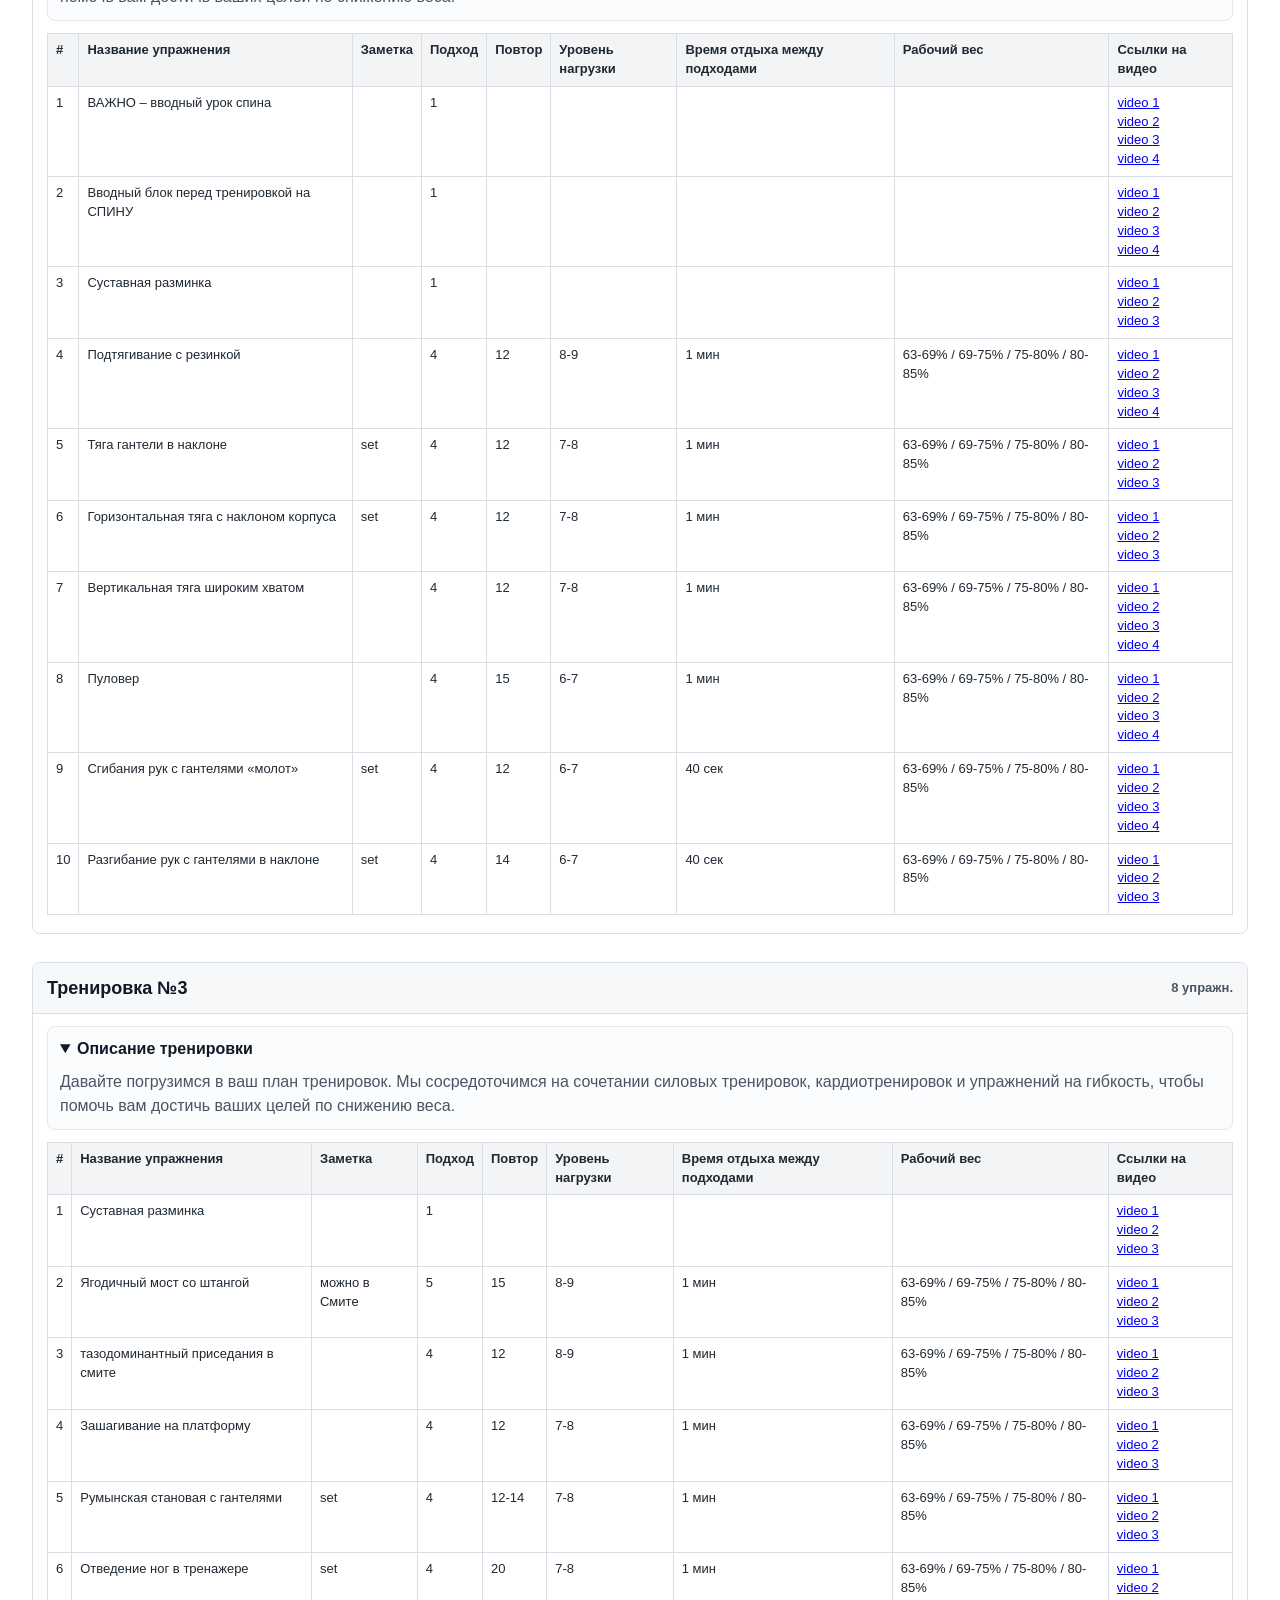
==== commit eddd0fa6: "Add training protocol switcher" ====
--- a/aminova.html
+++ b/aminova.html
@@ -13,6 +13,11 @@
     th { background: #f3f4f6; text-align: left; }
     .intro { white-space: pre-line; color: #4b5563; }
     .error { color: #b42318; }
+    .protocol-switcher { position: sticky; top: 0; z-index: 30; display: flex; align-items: center; gap: 12px; margin: 0 0 18px; padding: 12px 14px; border: 1px solid #d8dee4; border-radius: 10px; background: rgba(255, 255, 255, 0.96); box-shadow: 0 4px 14px rgba(31, 41, 55, 0.08); }
+    .protocol-switcher label { font-weight: 750; }
+    .protocol-switcher select { min-width: 260px; padding: 8px 34px 8px 10px; border: 1px solid #9aa4b2; border-radius: 7px; background: #ffffff; color: #111827; font: inherit; }
+    .protocol-view[hidden] { display: none; }
+    .protocol-meta { color: #4b5563; }
     .guide, .toc { border: 1px solid #d8dee4; border-radius: 8px; padding: 16px; margin: 18px 0; background: #fbfcfe; }
     .guide h2, .toc h2 { margin: 0 0 8px; }
     .guide-preview, .toc-note { margin: 0 0 12px; color: #4b5563; }
@@ -41,6 +46,16 @@
     .intro-panel { margin: 12px 14px; border: 1px solid #e5e7eb; border-radius: 8px; background: #fbfcfe; }
     .intro-panel > summary { padding: 10px 12px; }
     .intro-panel .intro { margin: 0; padding: 0 12px 12px; }
+    section:target > h2,
+    section.current-target > h2,
+    .workout-panel:target > summary,
+    .workout-panel.current-target > summary,
+    tbody tr:target,
+    tbody tr.current-target { outline: 3px solid #22c55e; background: #ecfdf3; box-shadow: 0 0 0 6px rgba(34, 197, 94, 0.16); }
+    tbody tr:target td,
+    tbody tr.current-target td { background-color: #f0fdf4; }
+    tbody tr:target td:nth-child(3),
+    tbody tr.current-target td:nth-child(3) { background-color: #dcfce7; color: #14532d; }
     .back-to-top { position: fixed; right: 18px; bottom: 18px; z-index: 20; display: inline-block; padding: 9px 12px; border: 1px solid #9aa4b2; border-radius: 999px; background: #ffffff; color: #0969da; text-decoration: none; box-shadow: 0 6px 18px rgba(31, 41, 55, 0.14); }
     .back-to-top:hover { text-decoration: underline; }
     @media (max-width: 760px) {
@@ -48,8 +63,11 @@
       h1 { font-size: 24px; }
       h2 { font-size: 20px; }
       h3 { font-size: 18px; }
-      body > section:not(.guide) > h2 { position: sticky; top: 0; z-index: 10; margin: 18px -12px 10px; padding: 10px 12px; background: #ffffff; border-bottom: 1px solid #e5e7eb; }
+      .protocol-view > section:not(.guide) > h2 { position: sticky; top: 0; z-index: 10; margin: 18px -12px 10px; padding: 10px 12px; background: #ffffff; border-bottom: 1px solid #e5e7eb; }
       .guide, .toc { padding: 12px; margin: 14px 0; }
+      .protocol-switcher { position: static; display: block; padding: 12px; }
+      .protocol-switcher label { display: block; margin-bottom: 7px; }
+      .protocol-switcher select { width: 100%; min-width: 0; box-sizing: border-box; }
       .guide details > summary, .toc details > summary { width: 100%; box-sizing: border-box; text-align: center; }
       .toc-months { gap: 6px; }
       .toc-chip { padding: 6px 10px; }
@@ -88,8 +106,17 @@
 </head>
 <body>
   <h1 id="top">Aminova Fit: тренировочный протокол</h1>
-  <p>Collected: 2026-06-19T10:01:05.644Z<br>Page: https://aminovafit.com/account/?user=3120&amp;tab=trainingprotocol</p>
-  <p>8 month(s), 30 workout(s), 297 exercise row(s), 105 note(s), 297 row(s) with video links.</p>
+  <div class="protocol-switcher">
+    <label for="protocol-select">Выберите тренировку:</label>
+    <select id="protocol-select">
+      <option value="protocol-1">Первая тренировка — 19 июня 2026</option>
+      <option value="protocol-2">Вторая тренировка — 10 июля 2026</option>
+    </select>
+  </div>
+
+  <div id="protocol-1" class="protocol-view">
+  <div class="protocol-meta"><p>Collected: 2026-06-19T10:01:05.644Z<br>Page: https://aminovafit.com/account/?user=3120&amp;tab=trainingprotocol</p>
+  <p>8 month(s), 30 workout(s), 297 exercise row(s), 105 note(s), 297 row(s) with video links.</p></div>
 
   <section class="guide" aria-labelledby="guide-title">
     <h2 id="guide-title">Рекомендации</h2>
@@ -186,10 +213,10 @@
       <div id="toc-full" class="toc-full"></div>
     </details>
   </nav>
-  
+
       <section>
         <h2>Месяц 1</h2>
-        
+
           <h3>Тренировка №1</h3>
           <p class="intro">Правильное дыхание во время силовых тренировок
 
@@ -233,8 +260,8 @@
                   <td></td>
                   <td>
                     <a target="_blank" rel="noopener noreferrer" href="https://playercdn.cdnvideo.ru/aloha/players/basic_player2.html?account=645xji3kof&amp;source=https://fjpd8l2ut8.a.trbcdn.net/cdn/hakujera05/vajvvodyagod.mp4/playlist.m3u8">video 1</a><br><a target="_blank" rel="noopener noreferrer" href="https://fjpd8l2ut8.a.trbcdn.net/cdn/hakujera05/vajvvodyagod.mp4/playlist.m3u8">video 2</a><br><a target="_blank" rel="noopener noreferrer" href="https://iframe.mediadelivery.net/embed/298430/691a74c2-f9ba-4f98-a966-df9edba82a98?autoplay=false&amp;loop=false&amp;muted=false&amp;preload=true&amp;responsive=true">video 3</a><br><a target="_blank" rel="noopener noreferrer" href="https://aminovafit.com/?direct_file=eyJpZCI6IjFUWVZGQTlRdWFRVjY0aDR4Qk9LNXlOeHk0WEpWMlpmZCIsImFjY291bnRfaWQiOiIwMDM2ODQ3OTIzNTgzMTYzODg4MyIsInR5cGUiOiJ2aWRlby9xdWlja3RpbWUiLCJuYW1lIjoicGVyc29uYS12aWRlby5NT1YifQ==&amp;embed=1">video 4</a><br><a target="_blank" rel="noopener noreferrer" href="https://aminovafit.com/?direct_file=eyJpZCI6IjFUWVZGQTlRdWFRVjY0aDR4Qk9LNXlOeHk0WEpWMlpmZCIsImFjY291bnRfaWQiOiIwMDM2ODQ3OTIzNTgzMTYzODg4MyIsInR5cGUiOiJ2aWRlby9xdWlja3RpbWUiLCJuYW1lIjoicGVyc29uYS12aWRlby5NT1YifQ&amp;embed=1">video 5</a>
-                    
-                    
+
+
                   </td>
                 </tr><tr>
                   <td>2</td>
@@ -247,8 +274,8 @@
                   <td></td>
                   <td>
                     <a target="_blank" rel="noopener noreferrer" href="https://iframe.mediadelivery.net/embed/298430/0b0f28b7-6652-4c04-a58f-17d6d6348862?autoplay=false&amp;loop=false&amp;muted=false&amp;preload=true&amp;responsive=true">video 1</a><br><a target="_blank" rel="noopener noreferrer" href="https://iframe.mediadelivery.net/embed/298430/fb5b4f82-832a-4d9e-ab85-ca99b42d1fda?autoplay=false&amp;loop=false&amp;muted=false&amp;preload=true&amp;responsive=true">video 2</a><br><a target="_blank" rel="noopener noreferrer" href="https://aminovafit.com/?direct_file=eyJpZCI6IjF1NThnU2w4Y24tVXE2UHhlVURvMEh1NEtfYURRNFVCMiIsImFjY291bnRfaWQiOiIwMDM2ODQ3OTIzNTgzMTYzODg4MyIsInR5cGUiOiJ2aWRlby9xdWlja3RpbWUiLCJuYW1lIjoiMjIuTU9WIn0=&amp;embed=1">video 3</a><br><a target="_blank" rel="noopener noreferrer" href="https://aminovafit.com/?direct_file=eyJpZCI6IjF1NThnU2w4Y24tVXE2UHhlVURvMEh1NEtfYURRNFVCMiIsImFjY291bnRfaWQiOiIwMDM2ODQ3OTIzNTgzMTYzODg4MyIsInR5cGUiOiJ2aWRlby9xdWlja3RpbWUiLCJuYW1lIjoiMjIuTU9WIn0&amp;embed=1">video 4</a>
-                    
-                    
+
+
                   </td>
                 </tr><tr>
                   <td>3</td>
@@ -261,8 +288,8 @@
                   <td></td>
                   <td>
                     <a target="_blank" rel="noopener noreferrer" href="https://iframe.mediadelivery.net/embed/298430/b3cedea7-eb82-4918-8d96-f9bc3fdb3a0c?autoplay=false&amp;loop=false&amp;muted=false&amp;preload=true&amp;responsive=true">video 1</a><br><a target="_blank" rel="noopener noreferrer" href="https://iframe.mediadelivery.net/embed/298430/0f2f764f-2bfe-4deb-af74-df3832a76d29?autoplay=false&amp;loop=false&amp;muted=false&amp;preload=true&amp;responsive=true">video 2</a><br><a target="_blank" rel="noopener noreferrer" href="https://aminovafit.com/?direct_file=eyJpZCI6IjFNRERjODYwZ0x3RDc4WXRNUl9BT0tOSzhyRkt3aTlEdyIsImFjY291bnRfaWQiOiIwMDM2ODQ3OTIzNTgzMTYzODg4MyIsInR5cGUiOiJ2aWRlby9xdWlja3RpbWUiLCJuYW1lIjoidnZkIHlhZ29kLm1vdiJ9&amp;embed=1">video 3</a>
-                    
-                    
+
+
                   </td>
                 </tr><tr>
                   <td>4</td>
@@ -275,8 +302,8 @@
                   <td></td>
                   <td>
                     <a target="_blank" rel="noopener noreferrer" href="https://iframe.mediadelivery.net/embed/298430/544b558a-7efa-4ca8-ae22-079d8582e3d6?autoplay=false&amp;loop=false&amp;muted=false&amp;preload=true&amp;responsive=true">video 1</a><br><a target="_blank" rel="noopener noreferrer" href="https://iframe.mediadelivery.net/embed/298430/f9db7b90-8d85-4471-a0b8-db2f818acd46?autoplay=false&amp;loop=false&amp;muted=false&amp;preload=true&amp;responsive=true">video 2</a><br><a target="_blank" rel="noopener noreferrer" href="https://aminovafit.com/?direct_file=eyJpZCI6IjE4WU9NeFhPNTRjN2lYNmU1NzlxdzJzMG1Xc2ctLTVTNSIsImFjY291bnRfaWQiOiIwMDM2ODQ3OTIzNTgzMTYzODg4MyIsInR5cGUiOiJ2aWRlby9xdWlja3RpbWUiLCJuYW1lIjoicmF6bWluLm1vdiJ9&amp;embed=1">video 3</a>
-                    
-                    
+
+
                   </td>
                 </tr><tr>
                   <td>5</td>
@@ -289,8 +316,8 @@
                   <td>63-69% / 63-69% / 69-75% / 69-75%</td>
                   <td>
                     <a target="_blank" rel="noopener noreferrer" href="https://iframe.mediadelivery.net/embed/298430/7658a24c-5358-422b-b047-0d4af9a515a1?autoplay=false&amp;loop=false&amp;muted=false&amp;preload=true&amp;responsive=true">video 1</a><br><a target="_blank" rel="noopener noreferrer" href="https://iframe.mediadelivery.net/embed/298430/c86b8823-8063-457a-b520-708cc36e66a8?autoplay=false&amp;loop=false&amp;muted=false&amp;preload=true&amp;responsive=true">video 2</a><br><a target="_blank" rel="noopener noreferrer" href="https://aminovafit.com/?direct_file=eyJpZCI6IjFVWHFzeDdGNk9wb2NqSDNQZmxOb1FxM3ZJRzFDWHpOcSIsImFjY291bnRfaWQiOiIwMDM2ODQ3OTIzNTgzMTYzODg4MyIsInR5cGUiOiJ2aWRlby9xdWlja3RpbWUiLCJuYW1lIjoicGVyc29uYS12aWRlby5tb3YifQ==&amp;embed=1">video 3</a>
-                    
-                    
+
+
                   </td>
                 </tr><tr>
                   <td>6</td>
@@ -303,8 +330,8 @@
                   <td>63-69% / 63-69% / 69-75% / 69-75%</td>
                   <td>
                     <a target="_blank" rel="noopener noreferrer" href="https://iframe.mediadelivery.net/embed/298430/66c4140d-a4f7-4ae5-8a4a-7f924aea568f?autoplay=false&amp;loop=false&amp;muted=false&amp;preload=true&amp;responsive=true">video 1</a><br><a target="_blank" rel="noopener noreferrer" href="https://iframe.mediadelivery.net/embed/298430/84e3543d-683a-457a-ad62-a78b7d0640d1?autoplay=false&amp;loop=false&amp;muted=false&amp;preload=true&amp;responsive=true">video 2</a><br><a target="_blank" rel="noopener noreferrer" href="https://aminovafit.com/?direct_file=eyJpZCI6IjE0bTFrc295dW5TRnVDOVZRYzItWHpTZWN6dzhqSGhDeCIsImFjY291bnRfaWQiOiIwMDM2ODQ3OTIzNTgzMTYzODg4MyIsInR5cGUiOiJ2aWRlby9xdWlja3RpbWUiLCJuYW1lIjoicGVyc29uYS12aWRlby5tb3YifQ==&amp;embed=1">video 3</a>
-                    
-                    
+
+
                   </td>
                 </tr><tr>
                   <td>7</td>
@@ -317,8 +344,8 @@
                   <td>63-69% / 63-69% / 69-75% / 69-75%</td>
                   <td>
                     <a target="_blank" rel="noopener noreferrer" href="https://iframe.mediadelivery.net/embed/298430/2053074e-31a8-4c39-9da0-d6074e775670?autoplay=false&amp;loop=false&amp;muted=false&amp;preload=true&amp;responsive=true">video 1</a><br><a target="_blank" rel="noopener noreferrer" href="https://iframe.mediadelivery.net/embed/298430/c50bd22d-12ac-4a05-b02e-5d76424e234d?autoplay=false&amp;loop=false&amp;muted=false&amp;preload=true&amp;responsive=true">video 2</a><br><a target="_blank" rel="noopener noreferrer" href="https://aminovafit.com/?direct_file=eyJpZCI6IjFObHFSWmh0TW9UTktHOWpQSUdkLU1wZVBnREVZS2ZvcyIsImFjY291bnRfaWQiOiIwMDM2ODQ3OTIzNTgzMTYzODg4MyIsInR5cGUiOiJ2aWRlby9xdWlja3RpbWUiLCJuYW1lIjoicGVyc29uYS12aWRlby5tb3YifQ==&amp;embed=1">video 3</a>
-                    
-                    
+
+
                   </td>
                 </tr><tr>
                   <td>8</td>
@@ -331,8 +358,8 @@
                   <td>63-69% / 63-69% / 69-75% / 69-75%</td>
                   <td>
                     <a target="_blank" rel="noopener noreferrer" href="https://playercdn.cdnvideo.ru/aloha/players/basic_player2.html?account=645xji3kof&amp;source=https://fjpd8l2ut8.a.trbcdn.net/cdn/hakujera05/otvednogvtrenaj.mp4/playlist.m3u8">video 1</a><br><a target="_blank" rel="noopener noreferrer" href="https://fjpd8l2ut8.a.trbcdn.net/cdn/hakujera05/otvednogvtrenaj.mp4/playlist.m3u8">video 2</a><br><a target="_blank" rel="noopener noreferrer" href="https://iframe.mediadelivery.net/embed/298430/2a91c299-7d6c-4ab4-9f48-808f58b9b204?autoplay=false&amp;loop=false&amp;muted=false&amp;preload=true&amp;responsive=true">video 3</a><br><a target="_blank" rel="noopener noreferrer" href="https://aminovafit.com/?direct_file=eyJpZCI6IjEyN3FaZldtODE3NDBvTTBFZXRodFdUMkwxS2Z3RXQyUCIsImFjY291bnRfaWQiOiIwMDM2ODQ3OTIzNTgzMTYzODg4MyIsInR5cGUiOiJ2aWRlby9xdWlja3RpbWUiLCJuYW1lIjoicGVyc29uYS12aWRlby5tb3YifQ==&amp;embed=1">video 4</a><br><a target="_blank" rel="noopener noreferrer" href="https://aminovafit.com/?direct_file=eyJpZCI6IjEyN3FaZldtODE3NDBvTTBFZXRodFdUMkwxS2Z3RXQyUCIsImFjY291bnRfaWQiOiIwMDM2ODQ3OTIzNTgzMTYzODg4MyIsInR5cGUiOiJ2aWRlby9xdWlja3RpbWUiLCJuYW1lIjoicGVyc29uYS12aWRlby5tb3YifQ&amp;embed=1">video 5</a>
-                    
-                    
+
+
                   </td>
                 </tr><tr>
                   <td>9</td>
@@ -345,8 +372,8 @@
                   <td>63-69% / 63-69% / 69-75% / 69-75%</td>
                   <td>
                     <a target="_blank" rel="noopener noreferrer" href="https://iframe.mediadelivery.net/embed/298430/a7fa8285-8ab5-4333-b899-57782caea2cc?autoplay=false&amp;loop=false&amp;muted=false&amp;preload=true&amp;responsive=true">video 1</a><br><a target="_blank" rel="noopener noreferrer" href="https://iframe.mediadelivery.net/embed/298430/e43da8bb-9e13-4b7a-b8df-9fcf6a4ec92c?autoplay=false&amp;loop=false&amp;muted=false&amp;preload=true&amp;responsive=true">video 2</a><br><a target="_blank" rel="noopener noreferrer" href="https://aminovafit.com/?direct_file=eyJpZCI6IjFjMnNDSXpncjBjV3d1YXk3TkVfeUxzYmV6WXpYdTgzMyIsImFjY291bnRfaWQiOiIwMDM2ODQ3OTIzNTgzMTYzODg4MyIsInR5cGUiOiJ2aWRlby9xdWlja3RpbWUiLCJuYW1lIjoicGVyc29uYS12aWRlby5tb3YifQ==&amp;embed=1">video 3</a>
-                    
-                    
+
+
                   </td>
                 </tr><tr>
                   <td>10</td>
@@ -359,8 +386,8 @@
                   <td>63-69% / 63-69% / 69-75% / 69-75%</td>
                   <td>
                     <a target="_blank" rel="noopener noreferrer" href="https://iframe.mediadelivery.net/embed/298430/30923529-7eaf-4636-bed2-c131c80a0461?autoplay=false&amp;loop=false&amp;muted=false&amp;preload=true&amp;responsive=true">video 1</a><br><a target="_blank" rel="noopener noreferrer" href="https://iframe.mediadelivery.net/embed/298430/13a48f33-c689-427f-bdec-1396e49e878f?autoplay=false&amp;loop=false&amp;muted=false&amp;preload=true&amp;responsive=true">video 2</a><br><a target="_blank" rel="noopener noreferrer" href="https://aminovafit.com/?direct_file=eyJpZCI6IjFnZ3A4b1BiWFBYUU5aLS11bW9md1lYZmpHdy1HRUlOZiIsImFjY291bnRfaWQiOiIwMDM2ODQ3OTIzNTgzMTYzODg4MyIsInR5cGUiOiJ2aWRlby9xdWlja3RpbWUiLCJuYW1lIjoicGVyc29uYS12aWRlby5tb3YifQ==&amp;embed=1">video 3</a><br><a target="_blank" rel="noopener noreferrer" href="https://aminovafit.com/?direct_file=eyJpZCI6IjFnZ3A4b1BiWFBYUU5aLS11bW9md1lYZmpHdy1HRUlOZiIsImFjY291bnRfaWQiOiIwMDM2ODQ3OTIzNTgzMTYzODg4MyIsInR5cGUiOiJ2aWRlby9xdWlja3RpbWUiLCJuYW1lIjoicGVyc29uYS12aWRlby5tb3YifQ&amp;embed=1">video 4</a>
-                    
-                    
+
+
                   </td>
                 </tr><tr>
                   <td>11</td>
@@ -373,8 +400,8 @@
                   <td>63-69% / 63-69% / 69-75% / 69-75%</td>
                   <td>
                     <a target="_blank" rel="noopener noreferrer" href="https://iframe.mediadelivery.net/embed/298430/39a86c74-ab92-49b3-9ca0-58a99e48c3cb?autoplay=false&amp;loop=false&amp;muted=false&amp;preload=true&amp;responsive=true">video 1</a><br><a target="_blank" rel="noopener noreferrer" href="https://iframe.mediadelivery.net/embed/298430/a25723f6-514d-41fb-9b4d-d41e6af89ee2?autoplay=false&amp;loop=false&amp;muted=false&amp;preload=true&amp;responsive=true">video 2</a><br><a target="_blank" rel="noopener noreferrer" href="https://aminovafit.com/?direct_file=eyJpZCI6IjFPbUEySWJ6QW5IY2p0N3U1dlNCT3RndVNaTm5PaWpSaSIsImFjY291bnRfaWQiOiIwMDM2ODQ3OTIzNTgzMTYzODg4MyIsInR5cGUiOiJ2aWRlby9xdWlja3RpbWUiLCJuYW1lIjoicGVyc29uYS12aWRlby5tb3YifQ==&amp;embed=1">video 3</a><br><a target="_blank" rel="noopener noreferrer" href="https://aminovafit.com/?direct_file=eyJpZCI6IjFPbUEySWJ6QW5IY2p0N3U1dlNCT3RndVNaTm5PaWpSaSIsImFjY291bnRfaWQiOiIwMDM2ODQ3OTIzNTgzMTYzODg4MyIsInR5cGUiOiJ2aWRlby9xdWlja3RpbWUiLCJuYW1lIjoicGVyc29uYS12aWRlby5tb3YifQ&amp;embed=1">video 4</a>
-                    
-                    
+
+
                   </td>
                 </tr><tr>
                   <td>12</td>
@@ -387,13 +414,13 @@
                   <td>63-69% / 63-69% / 69-75% / 69-75%</td>
                   <td>
                     <a target="_blank" rel="noopener noreferrer" href="https://iframe.mediadelivery.net/embed/298430/187913eb-dee5-4a56-86a4-ce8072e44e58?autoplay=false&amp;loop=false&amp;muted=false&amp;preload=true&amp;responsive=true">video 1</a><br><a target="_blank" rel="noopener noreferrer" href="https://iframe.mediadelivery.net/embed/298430/6712a7a7-e944-49a9-bb8b-b2229e9b58f3?autoplay=false&amp;loop=false&amp;muted=false&amp;preload=true&amp;responsive=true">video 2</a><br><a target="_blank" rel="noopener noreferrer" href="https://aminovafit.com/?direct_file=eyJpZCI6IjFZS2pKVWFEcVQ3RXhNV2gzbUs5c0RXZ01DWlFlcDBWVSIsImFjY291bnRfaWQiOiIwMDM2ODQ3OTIzNTgzMTYzODg4MyIsInR5cGUiOiJ2aWRlby9xdWlja3RpbWUiLCJuYW1lIjoicGVyc29uYS12aWRlby5tb3YifQ==&amp;embed=1">video 3</a>
-                    
-                    
+
+
                   </td>
                 </tr>
             </tbody>
           </table>
-        
+
           <h3>Тренировка №2</h3>
           <p class="intro">➡️Зачем нужна разминка перед тренировкой
 
@@ -421,8 +448,8 @@
                   <td></td>
                   <td>
                     <a target="_blank" rel="noopener noreferrer" href="https://playercdn.cdnvideo.ru/aloha/players/basic_player2.html?account=645xji3kof&amp;source=https://fjpd8l2ut8.a.trbcdn.net/cdn/hakujera05/original.mp4/playlist.m3u8">video 1</a><br><a target="_blank" rel="noopener noreferrer" href="https://fjpd8l2ut8.a.trbcdn.net/cdn/hakujera05/original.mp4/playlist.m3u8">video 2</a><br><a target="_blank" rel="noopener noreferrer" href="https://iframe.mediadelivery.net/embed/298430/cfdfa3a8-1149-4695-966b-b747b4888f7b?autoplay=false&amp;loop=false&amp;muted=false&amp;preload=true&amp;responsive=true">video 3</a><br><a target="_blank" rel="noopener noreferrer" href="https://aminovafit.com/?direct_file=">video 4</a>
-                    
-                    
+
+
                   </td>
                 </tr><tr>
                   <td>2</td>
@@ -435,8 +462,8 @@
                   <td></td>
                   <td>
                     <a target="_blank" rel="noopener noreferrer" href="https://iframe.mediadelivery.net/embed/298430/12f44d40-b6ce-4d3b-be3d-eaf6b8a0cc5b?autoplay=false&amp;loop=false&amp;muted=false&amp;preload=true&amp;responsive=true">video 1</a><br><a target="_blank" rel="noopener noreferrer" href="https://iframe.mediadelivery.net/embed/298430/379f3981-61cb-448c-b977-2719c9c70322?autoplay=false&amp;loop=false&amp;muted=false&amp;preload=true&amp;responsive=true">video 2</a><br><a target="_blank" rel="noopener noreferrer" href="https://aminovafit.com/?direct_file=eyJpZCI6IjFyR2xtWEdpLWxpaFYya3NJY2dRVHF5YVNaMTJYaDhROSIsImFjY291bnRfaWQiOiIwMDM2ODQ3OTIzNTgzMTYzODg4MyIsInR5cGUiOiJ2aWRlby9xdWlja3RpbWUiLCJuYW1lIjoidnZvZCBzcGluYS5tb3YifQ==&amp;embed=1">video 3</a><br><a target="_blank" rel="noopener noreferrer" href="https://aminovafit.com/?direct_file=eyJpZCI6IjFyR2xtWEdpLWxpaFYya3NJY2dRVHF5YVNaMTJYaDhROSIsImFjY291bnRfaWQiOiIwMDM2ODQ3OTIzNTgzMTYzODg4MyIsInR5cGUiOiJ2aWRlby9xdWlja3RpbWUiLCJuYW1lIjoidnZvZCBzcGluYS5tb3YifQ&amp;embed=1">video 4</a>
-                    
-                    
+
+
                   </td>
                 </tr><tr>
                   <td>3</td>
@@ -449,8 +476,8 @@
                   <td></td>
                   <td>
                     <a target="_blank" rel="noopener noreferrer" href="https://iframe.mediadelivery.net/embed/298430/544b558a-7efa-4ca8-ae22-079d8582e3d6?autoplay=false&amp;loop=false&amp;muted=false&amp;preload=true&amp;responsive=true">video 1</a><br><a target="_blank" rel="noopener noreferrer" href="https://iframe.mediadelivery.net/embed/298430/f9db7b90-8d85-4471-a0b8-db2f818acd46?autoplay=false&amp;loop=false&amp;muted=false&amp;preload=true&amp;responsive=true">video 2</a><br><a target="_blank" rel="noopener noreferrer" href="https://aminovafit.com/?direct_file=eyJpZCI6IjE4WU9NeFhPNTRjN2lYNmU1NzlxdzJzMG1Xc2ctLTVTNSIsImFjY291bnRfaWQiOiIwMDM2ODQ3OTIzNTgzMTYzODg4MyIsInR5cGUiOiJ2aWRlby9xdWlja3RpbWUiLCJuYW1lIjoicmF6bWluLm1vdiJ9&amp;embed=1">video 3</a>
-                    
-                    
+
+
                   </td>
                 </tr><tr>
                   <td>4</td>
@@ -463,8 +490,8 @@
                   <td>63-69% / 63-69% / 69-75% / 69-75%</td>
                   <td>
                     <a target="_blank" rel="noopener noreferrer" href="https://iframe.mediadelivery.net/embed/298430/6b769b2d-d0ce-4e24-a332-ab04c3080eb0?autoplay=false&amp;loop=false&amp;muted=false&amp;preload=true&amp;responsive=true">video 1</a><br><a target="_blank" rel="noopener noreferrer" href="https://iframe.mediadelivery.net/embed/298430/55d00621-9f8a-41ff-8a55-6d1deb37326c?autoplay=false&amp;loop=false&amp;muted=false&amp;preload=true&amp;responsive=true">video 2</a><br><a target="_blank" rel="noopener noreferrer" href="https://aminovafit.com/?direct_file=eyJpZCI6IjFISWJxdnNVRkYxSVBPSHR6OUd6MmFYMHR4MXNpcnRUNyIsImFjY291bnRfaWQiOiIwMDM2ODQ3OTIzNTgzMTYzODg4MyIsInR5cGUiOiJ2aWRlby9xdWlja3RpbWUiLCJuYW1lIjoiemltIHNodGFuIG5hIGxhdi5NT1YifQ==&amp;embed=1">video 3</a><br><a target="_blank" rel="noopener noreferrer" href="https://aminovafit.com/?direct_file=eyJpZCI6IjFISWJxdnNVRkYxSVBPSHR6OUd6MmFYMHR4MXNpcnRUNyIsImFjY291bnRfaWQiOiIwMDM2ODQ3OTIzNTgzMTYzODg4MyIsInR5cGUiOiJ2aWRlby9xdWlja3RpbWUiLCJuYW1lIjoiemltIHNodGFuIG5hIGxhdi5NT1YifQ&amp;embed=1">video 4</a>
-                    
-                    
+
+
                   </td>
                 </tr><tr>
                   <td>5</td>
@@ -477,8 +504,8 @@
                   <td>63-69% / 63-69% / 69-75% / 69-75%</td>
                   <td>
                     <a target="_blank" rel="noopener noreferrer" href="https://iframe.mediadelivery.net/embed/298430/181fdc90-c31c-48d4-818f-baf5816d864f?autoplay=false&amp;loop=false&amp;muted=false&amp;preload=true&amp;responsive=true">video 1</a><br><a target="_blank" rel="noopener noreferrer" href="https://iframe.mediadelivery.net/embed/298430/b0421ee7-9931-4b7a-baba-54023884cb76?autoplay=false&amp;loop=false&amp;muted=false&amp;preload=true&amp;responsive=true">video 2</a><br><a target="_blank" rel="noopener noreferrer" href="https://aminovafit.com/?direct_file=eyJpZCI6IjFodlBEZ3p2ZHU1VTF3ZVpyRFoyY3plUUpERkFQcDA5dSIsImFjY291bnRfaWQiOiIwMDM2ODQ3OTIzNTgzMTYzODg4MyIsInR5cGUiOiJ2aWRlby9xdWlja3RpbWUiLCJuYW1lIjoidHlnYSAxIHJ5a28uTU9WIn0=&amp;embed=1">video 3</a><br><a target="_blank" rel="noopener noreferrer" href="https://aminovafit.com/?direct_file=eyJpZCI6IjFodlBEZ3p2ZHU1VTF3ZVpyRFoyY3plUUpERkFQcDA5dSIsImFjY291bnRfaWQiOiIwMDM2ODQ3OTIzNTgzMTYzODg4MyIsInR5cGUiOiJ2aWRlby9xdWlja3RpbWUiLCJuYW1lIjoidHlnYSAxIHJ5a28uTU9WIn0&amp;embed=1">video 4</a>
-                    
-                    
+
+
                   </td>
                 </tr><tr>
                   <td>6</td>
@@ -491,8 +518,8 @@
                   <td>63-69% / 63-69% / 69-75% / 69-75%</td>
                   <td>
                     <a target="_blank" rel="noopener noreferrer" href="https://iframe.mediadelivery.net/embed/298430/b2be3ad6-1fe1-4ec8-8831-12e147dd8f47?autoplay=false&amp;loop=false&amp;muted=false&amp;preload=true&amp;responsive=true">video 1</a><br><a target="_blank" rel="noopener noreferrer" href="https://iframe.mediadelivery.net/embed/298430/24cc2e20-b83d-41fb-81e1-bbd675fbde38?autoplay=false&amp;loop=false&amp;muted=false&amp;preload=true&amp;responsive=true">video 2</a><br><a target="_blank" rel="noopener noreferrer" href="https://aminovafit.com/?direct_file=eyJpZCI6IjFRN0tjc2x3bm1WaXVQTktsb1BRX1g4SHhONTU0Y09fXyIsImFjY291bnRfaWQiOiIwMDM2ODQ3OTIzNTgzMTYzODg4MyIsInR5cGUiOiJ2aWRlby9xdWlja3RpbWUiLCJuYW1lIjoidHlnYSBzaHRhbmdpIHYgbmFrbC5NT1YifQ==&amp;embed=1">video 3</a><br><a target="_blank" rel="noopener noreferrer" href="https://aminovafit.com/?direct_file=eyJpZCI6IjFRN0tjc2x3bm1WaXVQTktsb1BRX1g4SHhONTU0Y09fXyIsImFjY291bnRfaWQiOiIwMDM2ODQ3OTIzNTgzMTYzODg4MyIsInR5cGUiOiJ2aWRlby9xdWlja3RpbWUiLCJuYW1lIjoidHlnYSBzaHRhbmdpIHYgbmFrbC5NT1YifQ&amp;embed=1">video 4</a>
-                    
-                    
+
+
                   </td>
                 </tr><tr>
                   <td>7</td>
@@ -505,8 +532,8 @@
                   <td>63-69% / 63-69% / 69-75% / 69-75%</td>
                   <td>
                     <a target="_blank" rel="noopener noreferrer" href="https://iframe.mediadelivery.net/embed/298430/327ce6e7-b0ab-4db9-8523-5fa230cc9bbb?autoplay=false&amp;loop=false&amp;muted=false&amp;preload=true&amp;responsive=true">video 1</a><br><a target="_blank" rel="noopener noreferrer" href="https://iframe.mediadelivery.net/embed/298430/fd531ce7-1585-43a2-b409-507335bc2443?autoplay=false&amp;loop=false&amp;muted=false&amp;preload=true&amp;responsive=true">video 2</a><br><a target="_blank" rel="noopener noreferrer" href="https://aminovafit.com/?direct_file=eyJpZCI6IjFyblVTVlRKTUpwOVFiTHdkUjh1TlhTN3lLMUFlS1V0ViIsImFjY291bnRfaWQiOiIwMDM2ODQ3OTIzNTgzMTYzODg4MyIsInR5cGUiOiJ2aWRlby9xdWlja3RpbWUiLCJuYW1lIjoidmVydGlrYS5NT1YifQ==&amp;embed=1">video 3</a><br><a target="_blank" rel="noopener noreferrer" href="https://aminovafit.com/?direct_file=eyJpZCI6IjFyblVTVlRKTUpwOVFiTHdkUjh1TlhTN3lLMUFlS1V0ViIsImFjY291bnRfaWQiOiIwMDM2ODQ3OTIzNTgzMTYzODg4MyIsInR5cGUiOiJ2aWRlby9xdWlja3RpbWUiLCJuYW1lIjoidmVydGlrYS5NT1YifQ&amp;embed=1">video 4</a>
-                    
-                    
+
+
                   </td>
                 </tr><tr>
                   <td>8</td>
@@ -519,8 +546,8 @@
                   <td>63-69% / 63-69% / 69-75% / 69-75%</td>
                   <td>
                     <a target="_blank" rel="noopener noreferrer" href="https://iframe.mediadelivery.net/embed/298430/c5dfc2cc-5194-4177-98d0-45bd86348b22?autoplay=false&amp;loop=false&amp;muted=false&amp;preload=true&amp;responsive=true">video 1</a><br><a target="_blank" rel="noopener noreferrer" href="https://iframe.mediadelivery.net/embed/298430/0517b555-1a1e-473a-b15f-2c96ce65790a?autoplay=false&amp;loop=false&amp;muted=false&amp;preload=true&amp;responsive=true">video 2</a><br><a target="_blank" rel="noopener noreferrer" href="https://aminovafit.com/?direct_file=eyJpZCI6IjFxZm9LUlpsMGVWZmthckJSZEU0TlBDdGZmaldOZkxTeSIsImFjY291bnRfaWQiOiIwMDM2ODQ3OTIzNTgzMTYzODg4MyIsInR5cGUiOiJ2aWRlby9xdWlja3RpbWUiLCJuYW1lIjoidHlnYSB0cmV5Z29sLk1PViJ9&amp;embed=1">video 3</a>
-                    
-                    
+
+
                   </td>
                 </tr><tr>
                   <td>9</td>
@@ -533,8 +560,8 @@
                   <td>63-69% / 63-69% / 69-75% / 69-75%</td>
                   <td>
                     <a target="_blank" rel="noopener noreferrer" href="https://iframe.mediadelivery.net/embed/298430/a39884f3-3614-4384-bb78-fc046e21fed7?autoplay=false&amp;loop=false&amp;muted=false&amp;preload=true&amp;responsive=true">video 1</a><br><a target="_blank" rel="noopener noreferrer" href="https://iframe.mediadelivery.net/embed/298430/a5999208-6500-4f65-8fe9-e16532096b07?autoplay=false&amp;loop=false&amp;muted=false&amp;preload=true&amp;responsive=true">video 2</a><br><a target="_blank" rel="noopener noreferrer" href="https://aminovafit.com/?direct_file=eyJpZCI6IjFObmVSZG1iQ1hJWTlDNHhmY215d3VyUWlEdGlGY3FEQyIsImFjY291bnRfaWQiOiIwMDM2ODQ3OTIzNTgzMTYzODg4MyIsInR5cGUiOiJ2aWRlby9xdWlja3RpbWUiLCJuYW1lIjoic2dpYmFuIHNvIHNodGFuZ29pIHN0by5NT1YifQ==&amp;embed=1">video 3</a>
-                    
-                    
+
+
                   </td>
                 </tr><tr>
                   <td>10</td>
@@ -547,8 +574,8 @@
                   <td>63-69% / 63-69% / 69-75% / 69-75%</td>
                   <td>
                     <a target="_blank" rel="noopener noreferrer" href="https://iframe.mediadelivery.net/embed/298430/1f46149a-4a88-4f3d-a2ba-ecc1536708f9?autoplay=false&amp;loop=false&amp;muted=false&amp;preload=true&amp;responsive=true">video 1</a><br><a target="_blank" rel="noopener noreferrer" href="https://iframe.mediadelivery.net/embed/298430/078913fc-c119-40b7-a050-04fc31ae41db?autoplay=false&amp;loop=false&amp;muted=false&amp;preload=true&amp;responsive=true">video 2</a><br><a target="_blank" rel="noopener noreferrer" href="https://aminovafit.com/?direct_file=eyJpZCI6IjFpTFNvbU9MdGxXV1gyQzI2T2FvVHBQV0NDN0RpNll6USIsImFjY291bnRfaWQiOiIwMDM2ODQ3OTIzNTgzMTYzODg4MyIsInR5cGUiOiJ2aWRlby9xdWlja3RpbWUiLCJuYW1lIjoicGVyc29uYS12aWRlby5tb3YifQ==&amp;embed=1">video 3</a>
-                    
-                    
+
+
                   </td>
                 </tr><tr>
                   <td>11</td>
@@ -561,13 +588,13 @@
                   <td></td>
                   <td>
                     <a target="_blank" rel="noopener noreferrer" href="https://iframe.mediadelivery.net/embed/298430/34af7387-b889-451c-9dd2-48a6a16aa8a1?autoplay=false&amp;loop=false&amp;muted=false&amp;preload=true&amp;responsive=true">video 1</a><br><a target="_blank" rel="noopener noreferrer" href="https://iframe.mediadelivery.net/embed/298430/0e68269e-653e-412c-a91b-cb6a481c9579?autoplay=false&amp;loop=false&amp;muted=false&amp;preload=true&amp;responsive=true">video 2</a><br><a target="_blank" rel="noopener noreferrer" href="https://aminovafit.com/?direct_file=eyJpZCI6IjFDXzZFamJKZFRqR1FNcTdHaHEweWRyVF9NYkpWOEw0YSIsImFjY291bnRfaWQiOiIwMDM2ODQ3OTIzNTgzMTYzODg4MyIsInR5cGUiOiJ2aWRlby9xdWlja3RpbWUiLCJuYW1lIjoiWy5NT1YifQ==&amp;embed=1">video 3</a><br><a target="_blank" rel="noopener noreferrer" href="https://aminovafit.com/?direct_file=eyJpZCI6IjFDXzZFamJKZFRqR1FNcTdHaHEweWRyVF9NYkpWOEw0YSIsImFjY291bnRfaWQiOiIwMDM2ODQ3OTIzNTgzMTYzODg4MyIsInR5cGUiOiJ2aWRlby9xdWlja3RpbWUiLCJuYW1lIjoiWy5NT1YifQ&amp;embed=1">video 4</a>
-                    
-                    
+
+
                   </td>
                 </tr>
             </tbody>
           </table>
-        
+
           <h3>Тренировка №3</h3>
           <p class="intro">Если вы выполняете подход без утомления на последних 2–3 повторениях — увеличьте рабочий вес.
 
@@ -596,8 +623,8 @@
                   <td></td>
                   <td>
                     <a target="_blank" rel="noopener noreferrer" href="https://iframe.mediadelivery.net/embed/298430/544b558a-7efa-4ca8-ae22-079d8582e3d6?autoplay=false&amp;loop=false&amp;muted=false&amp;preload=true&amp;responsive=true">video 1</a><br><a target="_blank" rel="noopener noreferrer" href="https://iframe.mediadelivery.net/embed/298430/f9db7b90-8d85-4471-a0b8-db2f818acd46?autoplay=false&amp;loop=false&amp;muted=false&amp;preload=true&amp;responsive=true">video 2</a><br><a target="_blank" rel="noopener noreferrer" href="https://aminovafit.com/?direct_file=eyJpZCI6IjE4WU9NeFhPNTRjN2lYNmU1NzlxdzJzMG1Xc2ctLTVTNSIsImFjY291bnRfaWQiOiIwMDM2ODQ3OTIzNTgzMTYzODg4MyIsInR5cGUiOiJ2aWRlby9xdWlja3RpbWUiLCJuYW1lIjoicmF6bWluLm1vdiJ9&amp;embed=1">video 3</a>
-                    
-                    
+
+
                   </td>
                 </tr><tr>
                   <td>2</td>
@@ -610,8 +637,8 @@
                   <td>63-69% / 63-69% / 69-75% / 69-75%</td>
                   <td>
                     <a target="_blank" rel="noopener noreferrer" href="https://iframe.mediadelivery.net/embed/298430/91b102b4-dac7-4646-8971-a2a3aced7a8c?autoplay=false&amp;loop=false&amp;muted=false&amp;preload=true&amp;responsive=true">video 1</a><br><a target="_blank" rel="noopener noreferrer" href="https://iframe.mediadelivery.net/embed/298430/df586bc0-b911-435c-aec3-05d30b1b1d78?autoplay=false&amp;loop=false&amp;muted=false&amp;preload=true&amp;responsive=true">video 2</a><br><a target="_blank" rel="noopener noreferrer" href="https://aminovafit.com/?direct_file=eyJpZCI6IjFKWEZDbnZjeG5yU0kwbjQwYTZ1UE5HR2xoakZzSndIcSIsImFjY291bnRfaWQiOiIwMDM2ODQ3OTIzNTgzMTYzODg4MyIsInR5cGUiOiJ2aWRlby9xdWlja3RpbWUiLCJuYW1lIjoiZWtzdGVuLk1PViJ9&amp;embed=1">video 3</a>
-                    
-                    
+
+
                   </td>
                 </tr><tr>
                   <td>3</td>
@@ -624,8 +651,8 @@
                   <td>63-69% / 63-69% / 69-75% / 69-75%</td>
                   <td>
                     <a target="_blank" rel="noopener noreferrer" href="https://iframe.mediadelivery.net/embed/298430/c05061e2-5bd4-4d72-9994-41e966c7f5b6?autoplay=false&amp;loop=false&amp;muted=false&amp;preload=true&amp;responsive=true">video 1</a><br><a target="_blank" rel="noopener noreferrer" href="https://iframe.mediadelivery.net/embed/298430/90d9dc93-1df7-45fe-88ff-edb3aca6a8f8?autoplay=false&amp;loop=false&amp;muted=false&amp;preload=true&amp;responsive=true">video 2</a><br><a target="_blank" rel="noopener noreferrer" href="https://aminovafit.com/?direct_file=eyJpZCI6IjFmZjBsYVptZW9VQ3Z6MmdlSk9OdzdNZVFVUTlTNklEQiIsImFjY291bnRfaWQiOiIwMDM2ODQ3OTIzNTgzMTYzODg4MyIsInR5cGUiOiJ2aWRlby9xdWlja3RpbWUiLCJuYW1lIjoicGVyc29uYS12aWRlby5tb3YifQ==&amp;embed=1">video 3</a><br><a target="_blank" rel="noopener noreferrer" href="https://aminovafit.com/?direct_file=eyJpZCI6IjFmZjBsYVptZW9VQ3Z6MmdlSk9OdzdNZVFVUTlTNklEQiIsImFjY291bnRfaWQiOiIwMDM2ODQ3OTIzNTgzMTYzODg4MyIsInR5cGUiOiJ2aWRlby9xdWlja3RpbWUiLCJuYW1lIjoicGVyc29uYS12aWRlby5tb3YifQ&amp;embed=1">video 4</a>
-                    
-                    
+
+
                   </td>
                 </tr><tr>
                   <td>4</td>
@@ -638,8 +665,8 @@
                   <td>63-69% / 63-69% / 69-75% / 69-75%</td>
                   <td>
                     <a target="_blank" rel="noopener noreferrer" href="https://iframe.mediadelivery.net/embed/298430/7658a24c-5358-422b-b047-0d4af9a515a1?autoplay=false&amp;loop=false&amp;muted=false&amp;preload=true&amp;responsive=true">video 1</a><br><a target="_blank" rel="noopener noreferrer" href="https://iframe.mediadelivery.net/embed/298430/c86b8823-8063-457a-b520-708cc36e66a8?autoplay=false&amp;loop=false&amp;muted=false&amp;preload=true&amp;responsive=true">video 2</a><br><a target="_blank" rel="noopener noreferrer" href="https://aminovafit.com/?direct_file=eyJpZCI6IjFVWHFzeDdGNk9wb2NqSDNQZmxOb1FxM3ZJRzFDWHpOcSIsImFjY291bnRfaWQiOiIwMDM2ODQ3OTIzNTgzMTYzODg4MyIsInR5cGUiOiJ2aWRlby9xdWlja3RpbWUiLCJuYW1lIjoicGVyc29uYS12aWRlby5tb3YifQ==&amp;embed=1">video 3</a>
-                    
-                    
+
+
                   </td>
                 </tr><tr>
                   <td>5</td>
@@ -652,8 +679,8 @@
                   <td>63-69% / 63-69% / 69-75% / 69-75%</td>
                   <td>
                     <a target="_blank" rel="noopener noreferrer" href="https://iframe.mediadelivery.net/embed/298430/94734384-74d6-4591-a89b-9941245719a8?autoplay=false&amp;loop=false&amp;muted=false&amp;preload=true&amp;responsive=true">video 1</a><br><a target="_blank" rel="noopener noreferrer" href="https://iframe.mediadelivery.net/embed/298430/baf2c013-5872-4125-8a72-f3bb2213a380?autoplay=false&amp;loop=false&amp;muted=false&amp;preload=true&amp;responsive=true">video 2</a><br><a target="_blank" rel="noopener noreferrer" href="https://aminovafit.com/?direct_file=eyJpZCI6IjFYMm5QdENNa0RTaGt3WTB6X0ZaaGFCNUx4ektDY2t5ViIsImFjY291bnRfaWQiOiIwMDM2ODQ3OTIzNTgzMTYzODg4MyIsInR5cGUiOiJ2aWRlby9xdWlja3RpbWUiLCJuYW1lIjoicGVyc29uYS12aWRlby5tb3YifQ==&amp;embed=1">video 3</a><br><a target="_blank" rel="noopener noreferrer" href="https://aminovafit.com/?direct_file=eyJpZCI6IjFYMm5QdENNa0RTaGt3WTB6X0ZaaGFCNUx4ektDY2t5ViIsImFjY291bnRfaWQiOiIwMDM2ODQ3OTIzNTgzMTYzODg4MyIsInR5cGUiOiJ2aWRlby9xdWlja3RpbWUiLCJuYW1lIjoicGVyc29uYS12aWRlby5tb3YifQ&amp;embed=1">video 4</a>
-                    
-                    
+
+
                   </td>
                 </tr><tr>
                   <td>6</td>
@@ -666,8 +693,8 @@
                   <td>63-69% / 63-69% / 69-75% / 69-75%</td>
                   <td>
                     <a target="_blank" rel="noopener noreferrer" href="https://iframe.mediadelivery.net/embed/298430/a7fa8285-8ab5-4333-b899-57782caea2cc?autoplay=false&amp;loop=false&amp;muted=false&amp;preload=true&amp;responsive=true">video 1</a><br><a target="_blank" rel="noopener noreferrer" href="https://iframe.mediadelivery.net/embed/298430/e43da8bb-9e13-4b7a-b8df-9fcf6a4ec92c?autoplay=false&amp;loop=false&amp;muted=false&amp;preload=true&amp;responsive=true">video 2</a><br><a target="_blank" rel="noopener noreferrer" href="https://aminovafit.com/?direct_file=eyJpZCI6IjFjMnNDSXpncjBjV3d1YXk3TkVfeUxzYmV6WXpYdTgzMyIsImFjY291bnRfaWQiOiIwMDM2ODQ3OTIzNTgzMTYzODg4MyIsInR5cGUiOiJ2aWRlby9xdWlja3RpbWUiLCJuYW1lIjoicGVyc29uYS12aWRlby5tb3YifQ==&amp;embed=1">video 3</a>
-                    
-                    
+
+
                   </td>
                 </tr><tr>
                   <td>7</td>
@@ -680,18 +707,18 @@
                   <td>63-69% / 63-69% / 69-75% / 69-75%</td>
                   <td>
                     <a target="_blank" rel="noopener noreferrer" href="https://iframe.mediadelivery.net/embed/298430/090b1c74-e27e-43ca-8082-eb0059c1af62?autoplay=false&amp;loop=false&amp;muted=false&amp;preload=true&amp;responsive=true">video 1</a><br><a target="_blank" rel="noopener noreferrer" href="https://iframe.mediadelivery.net/embed/298430/c752eea1-589d-48bf-8086-2c590caa15c9?autoplay=false&amp;loop=false&amp;muted=false&amp;preload=true&amp;responsive=true">video 2</a><br><a target="_blank" rel="noopener noreferrer" href="https://aminovafit.com/?direct_file=eyJpZCI6IjFlSHF0V0JiUGpOV3pyUTVvZy1jQmc0aUw5OUZDS2s4bSIsImFjY291bnRfaWQiOiIwMDM2ODQ3OTIzNTgzMTYzODg4MyIsInR5cGUiOiJ2aWRlby9xdWlja3RpbWUiLCJuYW1lIjoicy5NT1YifQ==&amp;embed=1">video 3</a><br><a target="_blank" rel="noopener noreferrer" href="https://aminovafit.com/?direct_file=eyJpZCI6IjFlSHF0V0JiUGpOV3pyUTVvZy1jQmc0aUw5OUZDS2s4bSIsImFjY291bnRfaWQiOiIwMDM2ODQ3OTIzNTgzMTYzODg4MyIsInR5cGUiOiJ2aWRlby9xdWlja3RpbWUiLCJuYW1lIjoicy5NT1YifQ&amp;embed=1">video 4</a>
-                    
-                    
+
+
                   </td>
                 </tr>
             </tbody>
           </table>
-        
+
       </section>
-    
+
       <section>
         <h2>Месяц 2</h2>
-        
+
           <h3>Тренировка №1</h3>
           <p class="intro">Давайте погрузимся в ваш план тренировок. Мы сосредоточимся на сочетании силовых тренировок, кардиотренировок и упражнений на гибкость, чтобы помочь вам достичь ваших целей по снижению веса.</p>
           <table>
@@ -708,8 +735,8 @@
                   <td></td>
                   <td>
                     <a target="_blank" rel="noopener noreferrer" href="https://playercdn.cdnvideo.ru/aloha/players/basic_player2.html?account=645xji3kof&amp;source=https://fjpd8l2ut8.a.trbcdn.net/cdn/hakujera05/vajvvodyagod.mp4/playlist.m3u8">video 1</a><br><a target="_blank" rel="noopener noreferrer" href="https://fjpd8l2ut8.a.trbcdn.net/cdn/hakujera05/vajvvodyagod.mp4/playlist.m3u8">video 2</a><br><a target="_blank" rel="noopener noreferrer" href="https://iframe.mediadelivery.net/embed/298430/691a74c2-f9ba-4f98-a966-df9edba82a98?autoplay=false&amp;loop=false&amp;muted=false&amp;preload=true&amp;responsive=true">video 3</a><br><a target="_blank" rel="noopener noreferrer" href="https://aminovafit.com/?direct_file=eyJpZCI6IjFUWVZGQTlRdWFRVjY0aDR4Qk9LNXlOeHk0WEpWMlpmZCIsImFjY291bnRfaWQiOiIwMDM2ODQ3OTIzNTgzMTYzODg4MyIsInR5cGUiOiJ2aWRlby9xdWlja3RpbWUiLCJuYW1lIjoicGVyc29uYS12aWRlby5NT1YifQ==&amp;embed=1">video 4</a><br><a target="_blank" rel="noopener noreferrer" href="https://aminovafit.com/?direct_file=eyJpZCI6IjFUWVZGQTlRdWFRVjY0aDR4Qk9LNXlOeHk0WEpWMlpmZCIsImFjY291bnRfaWQiOiIwMDM2ODQ3OTIzNTgzMTYzODg4MyIsInR5cGUiOiJ2aWRlby9xdWlja3RpbWUiLCJuYW1lIjoicGVyc29uYS12aWRlby5NT1YifQ&amp;embed=1">video 5</a>
-                    
-                    
+
+
                   </td>
                 </tr><tr>
                   <td>2</td>
@@ -722,8 +749,8 @@
                   <td></td>
                   <td>
                     <a target="_blank" rel="noopener noreferrer" href="https://iframe.mediadelivery.net/embed/298430/0b0f28b7-6652-4c04-a58f-17d6d6348862?autoplay=false&amp;loop=false&amp;muted=false&amp;preload=true&amp;responsive=true">video 1</a><br><a target="_blank" rel="noopener noreferrer" href="https://iframe.mediadelivery.net/embed/298430/fb5b4f82-832a-4d9e-ab85-ca99b42d1fda?autoplay=false&amp;loop=false&amp;muted=false&amp;preload=true&amp;responsive=true">video 2</a><br><a target="_blank" rel="noopener noreferrer" href="https://aminovafit.com/?direct_file=eyJpZCI6IjF1NThnU2w4Y24tVXE2UHhlVURvMEh1NEtfYURRNFVCMiIsImFjY291bnRfaWQiOiIwMDM2ODQ3OTIzNTgzMTYzODg4MyIsInR5cGUiOiJ2aWRlby9xdWlja3RpbWUiLCJuYW1lIjoiMjIuTU9WIn0=&amp;embed=1">video 3</a><br><a target="_blank" rel="noopener noreferrer" href="https://aminovafit.com/?direct_file=eyJpZCI6IjF1NThnU2w4Y24tVXE2UHhlVURvMEh1NEtfYURRNFVCMiIsImFjY291bnRfaWQiOiIwMDM2ODQ3OTIzNTgzMTYzODg4MyIsInR5cGUiOiJ2aWRlby9xdWlja3RpbWUiLCJuYW1lIjoiMjIuTU9WIn0&amp;embed=1">video 4</a>
-                    
-                    
+
+
                   </td>
                 </tr><tr>
                   <td>3</td>
@@ -736,8 +763,8 @@
                   <td></td>
                   <td>
                     <a target="_blank" rel="noopener noreferrer" href="https://iframe.mediadelivery.net/embed/298430/b3cedea7-eb82-4918-8d96-f9bc3fdb3a0c?autoplay=false&amp;loop=false&amp;muted=false&amp;preload=true&amp;responsive=true">video 1</a><br><a target="_blank" rel="noopener noreferrer" href="https://iframe.mediadelivery.net/embed/298430/0f2f764f-2bfe-4deb-af74-df3832a76d29?autoplay=false&amp;loop=false&amp;muted=false&amp;preload=true&amp;responsive=true">video 2</a><br><a target="_blank" rel="noopener noreferrer" href="https://aminovafit.com/?direct_file=eyJpZCI6IjFNRERjODYwZ0x3RDc4WXRNUl9BT0tOSzhyRkt3aTlEdyIsImFjY291bnRfaWQiOiIwMDM2ODQ3OTIzNTgzMTYzODg4MyIsInR5cGUiOiJ2aWRlby9xdWlja3RpbWUiLCJuYW1lIjoidnZkIHlhZ29kLm1vdiJ9&amp;embed=1">video 3</a>
-                    
-                    
+
+
                   </td>
                 </tr><tr>
                   <td>4</td>
@@ -750,8 +777,8 @@
                   <td></td>
                   <td>
                     <a target="_blank" rel="noopener noreferrer" href="https://iframe.mediadelivery.net/embed/298430/544b558a-7efa-4ca8-ae22-079d8582e3d6?autoplay=false&amp;loop=false&amp;muted=false&amp;preload=true&amp;responsive=true">video 1</a><br><a target="_blank" rel="noopener noreferrer" href="https://iframe.mediadelivery.net/embed/298430/f9db7b90-8d85-4471-a0b8-db2f818acd46?autoplay=false&amp;loop=false&amp;muted=false&amp;preload=true&amp;responsive=true">video 2</a><br><a target="_blank" rel="noopener noreferrer" href="https://aminovafit.com/?direct_file=eyJpZCI6IjE4WU9NeFhPNTRjN2lYNmU1NzlxdzJzMG1Xc2ctLTVTNSIsImFjY291bnRfaWQiOiIwMDM2ODQ3OTIzNTgzMTYzODg4MyIsInR5cGUiOiJ2aWRlby9xdWlja3RpbWUiLCJuYW1lIjoicmF6bWluLm1vdiJ9&amp;embed=1">video 3</a>
-                    
-                    
+
+
                   </td>
                 </tr><tr>
                   <td>5</td>
@@ -764,8 +791,8 @@
                   <td>63-69% / 63-69% / 69-75% / 69-75%</td>
                   <td>
                     <a target="_blank" rel="noopener noreferrer" href="https://iframe.mediadelivery.net/embed/298430/7658a24c-5358-422b-b047-0d4af9a515a1?autoplay=false&amp;loop=false&amp;muted=false&amp;preload=true&amp;responsive=true">video 1</a><br><a target="_blank" rel="noopener noreferrer" href="https://iframe.mediadelivery.net/embed/298430/c86b8823-8063-457a-b520-708cc36e66a8?autoplay=false&amp;loop=false&amp;muted=false&amp;preload=true&amp;responsive=true">video 2</a><br><a target="_blank" rel="noopener noreferrer" href="https://aminovafit.com/?direct_file=eyJpZCI6IjFVWHFzeDdGNk9wb2NqSDNQZmxOb1FxM3ZJRzFDWHpOcSIsImFjY291bnRfaWQiOiIwMDM2ODQ3OTIzNTgzMTYzODg4MyIsInR5cGUiOiJ2aWRlby9xdWlja3RpbWUiLCJuYW1lIjoicGVyc29uYS12aWRlby5tb3YifQ==&amp;embed=1">video 3</a>
-                    
-                    
+
+
                   </td>
                 </tr><tr>
                   <td>6</td>
@@ -778,8 +805,8 @@
                   <td>63-69% / 63-69% / 69-75% / 69-75%</td>
                   <td>
                     <a target="_blank" rel="noopener noreferrer" href="https://iframe.mediadelivery.net/embed/298430/66c4140d-a4f7-4ae5-8a4a-7f924aea568f?autoplay=false&amp;loop=false&amp;muted=false&amp;preload=true&amp;responsive=true">video 1</a><br><a target="_blank" rel="noopener noreferrer" href="https://iframe.mediadelivery.net/embed/298430/84e3543d-683a-457a-ad62-a78b7d0640d1?autoplay=false&amp;loop=false&amp;muted=false&amp;preload=true&amp;responsive=true">video 2</a><br><a target="_blank" rel="noopener noreferrer" href="https://aminovafit.com/?direct_file=eyJpZCI6IjE0bTFrc295dW5TRnVDOVZRYzItWHpTZWN6dzhqSGhDeCIsImFjY291bnRfaWQiOiIwMDM2ODQ3OTIzNTgzMTYzODg4MyIsInR5cGUiOiJ2aWRlby9xdWlja3RpbWUiLCJuYW1lIjoicGVyc29uYS12aWRlby5tb3YifQ==&amp;embed=1">video 3</a>
-                    
-                    
+
+
                   </td>
                 </tr><tr>
                   <td>7</td>
@@ -792,8 +819,8 @@
                   <td>63-69% / 63-69% / 69-75% / 69-75%</td>
                   <td>
                     <a target="_blank" rel="noopener noreferrer" href="https://iframe.mediadelivery.net/embed/298430/06016e5f-1fff-4bf3-bb86-f7b0c9f67f21?autoplay=false&amp;loop=false&amp;muted=false&amp;preload=true&amp;responsive=true">video 1</a><br><a target="_blank" rel="noopener noreferrer" href="https://iframe.mediadelivery.net/embed/298430/060576ba-f9ed-4416-ba1a-c0f55f213a26?autoplay=false&amp;loop=false&amp;muted=false&amp;preload=true&amp;responsive=true">video 2</a><br><a target="_blank" rel="noopener noreferrer" href="https://aminovafit.com/?direct_file=eyJpZCI6IjFSeWNLbEVlLTNNMS0zV3J5R3ROeGF2bDctUEtQOHV1TCIsImFjY291bnRfaWQiOiIwMDM2ODQ3OTIzNTgzMTYzODg4MyIsInR5cGUiOiJ2aWRlby9xdWlja3RpbWUiLCJuYW1lIjoicGVyc29uYS12aWRlby5tb3YifQ==&amp;embed=1">video 3</a><br><a target="_blank" rel="noopener noreferrer" href="https://aminovafit.com/?direct_file=eyJpZCI6IjFSeWNLbEVlLTNNMS0zV3J5R3ROeGF2bDctUEtQOHV1TCIsImFjY291bnRfaWQiOiIwMDM2ODQ3OTIzNTgzMTYzODg4MyIsInR5cGUiOiJ2aWRlby9xdWlja3RpbWUiLCJuYW1lIjoicGVyc29uYS12aWRlby5tb3YifQ&amp;embed=1">video 4</a>
-                    
-                    
+
+
                   </td>
                 </tr><tr>
                   <td>8</td>
@@ -806,8 +833,8 @@
                   <td>63-69% / 63-69% / 69-75% / 69-75%</td>
                   <td>
                     <a target="_blank" rel="noopener noreferrer" href="https://iframe.mediadelivery.net/embed/298430/a7fa8285-8ab5-4333-b899-57782caea2cc?autoplay=false&amp;loop=false&amp;muted=false&amp;preload=true&amp;responsive=true">video 1</a><br><a target="_blank" rel="noopener noreferrer" href="https://iframe.mediadelivery.net/embed/298430/e43da8bb-9e13-4b7a-b8df-9fcf6a4ec92c?autoplay=false&amp;loop=false&amp;muted=false&amp;preload=true&amp;responsive=true">video 2</a><br><a target="_blank" rel="noopener noreferrer" href="https://aminovafit.com/?direct_file=eyJpZCI6IjFjMnNDSXpncjBjV3d1YXk3TkVfeUxzYmV6WXpYdTgzMyIsImFjY291bnRfaWQiOiIwMDM2ODQ3OTIzNTgzMTYzODg4MyIsInR5cGUiOiJ2aWRlby9xdWlja3RpbWUiLCJuYW1lIjoicGVyc29uYS12aWRlby5tb3YifQ==&amp;embed=1">video 3</a>
-                    
-                    
+
+
                   </td>
                 </tr><tr>
                   <td>9</td>
@@ -820,8 +847,8 @@
                   <td>63-69% / 63-69% / 69-75% / 69-75%</td>
                   <td>
                     <a target="_blank" rel="noopener noreferrer" href="https://playercdn.cdnvideo.ru/aloha/players/basic_player2.html?account=645xji3kof&amp;source=https://fjpd8l2ut8.a.trbcdn.net/cdn/hakujera05/otvednogvtrenaj.mp4/playlist.m3u8">video 1</a><br><a target="_blank" rel="noopener noreferrer" href="https://fjpd8l2ut8.a.trbcdn.net/cdn/hakujera05/otvednogvtrenaj.mp4/playlist.m3u8">video 2</a><br><a target="_blank" rel="noopener noreferrer" href="https://iframe.mediadelivery.net/embed/298430/2a91c299-7d6c-4ab4-9f48-808f58b9b204?autoplay=false&amp;loop=false&amp;muted=false&amp;preload=true&amp;responsive=true">video 3</a><br><a target="_blank" rel="noopener noreferrer" href="https://aminovafit.com/?direct_file=eyJpZCI6IjEyN3FaZldtODE3NDBvTTBFZXRodFdUMkwxS2Z3RXQyUCIsImFjY291bnRfaWQiOiIwMDM2ODQ3OTIzNTgzMTYzODg4MyIsInR5cGUiOiJ2aWRlby9xdWlja3RpbWUiLCJuYW1lIjoicGVyc29uYS12aWRlby5tb3YifQ==&amp;embed=1">video 4</a><br><a target="_blank" rel="noopener noreferrer" href="https://aminovafit.com/?direct_file=eyJpZCI6IjEyN3FaZldtODE3NDBvTTBFZXRodFdUMkwxS2Z3RXQyUCIsImFjY291bnRfaWQiOiIwMDM2ODQ3OTIzNTgzMTYzODg4MyIsInR5cGUiOiJ2aWRlby9xdWlja3RpbWUiLCJuYW1lIjoicGVyc29uYS12aWRlby5tb3YifQ&amp;embed=1">video 5</a>
-                    
-                    
+
+
                   </td>
                 </tr><tr>
                   <td>10</td>
@@ -834,8 +861,8 @@
                   <td>63-69% / 63-69% / 69-75% / 69-75%</td>
                   <td>
                     <a target="_blank" rel="noopener noreferrer" href="https://iframe.mediadelivery.net/embed/298430/f1d9a368-c204-4b0a-887d-95cf6fe80bd5?autoplay=false&amp;loop=false&amp;muted=false&amp;preload=true&amp;responsive=true">video 1</a><br><a target="_blank" rel="noopener noreferrer" href="https://iframe.mediadelivery.net/embed/298430/4c409a9c-cdfd-44b1-a8b7-698c48646079?autoplay=false&amp;loop=false&amp;muted=false&amp;preload=true&amp;responsive=true">video 2</a><br><a target="_blank" rel="noopener noreferrer" href="https://aminovafit.com/?direct_file=eyJpZCI6IjF1N2F0MHNFd1JLc2pST0hqMHZlSER3YTU1YTUyS0R5QSIsImFjY291bnRfaWQiOiIwMDM2ODQ3OTIzNTgzMTYzODg4MyIsInR5cGUiOiJ2aWRlby9xdWlja3RpbWUiLCJuYW1lIjoicGVyc29uYS12aWRlby5tb3YifQ==&amp;embed=1">video 3</a><br><a target="_blank" rel="noopener noreferrer" href="https://aminovafit.com/?direct_file=eyJpZCI6IjF1N2F0MHNFd1JLc2pST0hqMHZlSER3YTU1YTUyS0R5QSIsImFjY291bnRfaWQiOiIwMDM2ODQ3OTIzNTgzMTYzODg4MyIsInR5cGUiOiJ2aWRlby9xdWlja3RpbWUiLCJuYW1lIjoicGVyc29uYS12aWRlby5tb3YifQ&amp;embed=1">video 4</a>
-                    
-                    
+
+
                   </td>
                 </tr><tr>
                   <td>11</td>
@@ -848,8 +875,8 @@
                   <td>63-69% / 63-69% / 69-75% / 69-75%</td>
                   <td>
                     <a target="_blank" rel="noopener noreferrer" href="https://iframe.mediadelivery.net/embed/298430/187913eb-dee5-4a56-86a4-ce8072e44e58?autoplay=false&amp;loop=false&amp;muted=false&amp;preload=true&amp;responsive=true">video 1</a><br><a target="_blank" rel="noopener noreferrer" href="https://iframe.mediadelivery.net/embed/298430/6712a7a7-e944-49a9-bb8b-b2229e9b58f3?autoplay=false&amp;loop=false&amp;muted=false&amp;preload=true&amp;responsive=true">video 2</a><br><a target="_blank" rel="noopener noreferrer" href="https://aminovafit.com/?direct_file=eyJpZCI6IjFZS2pKVWFEcVQ3RXhNV2gzbUs5c0RXZ01DWlFlcDBWVSIsImFjY291bnRfaWQiOiIwMDM2ODQ3OTIzNTgzMTYzODg4MyIsInR5cGUiOiJ2aWRlby9xdWlja3RpbWUiLCJuYW1lIjoicGVyc29uYS12aWRlby5tb3YifQ==&amp;embed=1">video 3</a>
-                    
-                    
+
+
                   </td>
                 </tr><tr>
                   <td>12</td>
@@ -862,13 +889,13 @@
                   <td>63-69% / 63-69% / 69-75% / 69-75%</td>
                   <td>
                     <a target="_blank" rel="noopener noreferrer" href="https://iframe.mediadelivery.net/embed/298430/30923529-7eaf-4636-bed2-c131c80a0461?autoplay=false&amp;loop=false&amp;muted=false&amp;preload=true&amp;responsive=true">video 1</a><br><a target="_blank" rel="noopener noreferrer" href="https://iframe.mediadelivery.net/embed/298430/13a48f33-c689-427f-bdec-1396e49e878f?autoplay=false&amp;loop=false&amp;muted=false&amp;preload=true&amp;responsive=true">video 2</a><br><a target="_blank" rel="noopener noreferrer" href="https://aminovafit.com/?direct_file=eyJpZCI6IjFnZ3A4b1BiWFBYUU5aLS11bW9md1lYZmpHdy1HRUlOZiIsImFjY291bnRfaWQiOiIwMDM2ODQ3OTIzNTgzMTYzODg4MyIsInR5cGUiOiJ2aWRlby9xdWlja3RpbWUiLCJuYW1lIjoicGVyc29uYS12aWRlby5tb3YifQ==&amp;embed=1">video 3</a><br><a target="_blank" rel="noopener noreferrer" href="https://aminovafit.com/?direct_file=eyJpZCI6IjFnZ3A4b1BiWFBYUU5aLS11bW9md1lYZmpHdy1HRUlOZiIsImFjY291bnRfaWQiOiIwMDM2ODQ3OTIzNTgzMTYzODg4MyIsInR5cGUiOiJ2aWRlby9xdWlja3RpbWUiLCJuYW1lIjoicGVyc29uYS12aWRlby5tb3YifQ&amp;embed=1">video 4</a>
-                    
-                    
+
+
                   </td>
                 </tr>
             </tbody>
           </table>
-        
+
           <h3>Тренировка №2</h3>
           <p class="intro">Давайте погрузимся в ваш план тренировок. Мы сосредоточимся на сочетании силовых тренировок, кардиотренировок и упражнений на гибкость, чтобы помочь вам достичь ваших целей по снижению веса.</p>
           <table>
@@ -885,8 +912,8 @@
                   <td></td>
                   <td>
                     <a target="_blank" rel="noopener noreferrer" href="https://playercdn.cdnvideo.ru/aloha/players/basic_player2.html?account=645xji3kof&amp;source=https://fjpd8l2ut8.a.trbcdn.net/cdn/hakujera05/original.mp4/playlist.m3u8">video 1</a><br><a target="_blank" rel="noopener noreferrer" href="https://fjpd8l2ut8.a.trbcdn.net/cdn/hakujera05/original.mp4/playlist.m3u8">video 2</a><br><a target="_blank" rel="noopener noreferrer" href="https://iframe.mediadelivery.net/embed/298430/cfdfa3a8-1149-4695-966b-b747b4888f7b?autoplay=false&amp;loop=false&amp;muted=false&amp;preload=true&amp;responsive=true">video 3</a><br><a target="_blank" rel="noopener noreferrer" href="https://aminovafit.com/?direct_file=">video 4</a>
-                    
-                    
+
+
                   </td>
                 </tr><tr>
                   <td>2</td>
@@ -899,8 +926,8 @@
                   <td></td>
                   <td>
                     <a target="_blank" rel="noopener noreferrer" href="https://iframe.mediadelivery.net/embed/298430/12f44d40-b6ce-4d3b-be3d-eaf6b8a0cc5b?autoplay=false&amp;loop=false&amp;muted=false&amp;preload=true&amp;responsive=true">video 1</a><br><a target="_blank" rel="noopener noreferrer" href="https://iframe.mediadelivery.net/embed/298430/379f3981-61cb-448c-b977-2719c9c70322?autoplay=false&amp;loop=false&amp;muted=false&amp;preload=true&amp;responsive=true">video 2</a><br><a target="_blank" rel="noopener noreferrer" href="https://aminovafit.com/?direct_file=eyJpZCI6IjFyR2xtWEdpLWxpaFYya3NJY2dRVHF5YVNaMTJYaDhROSIsImFjY291bnRfaWQiOiIwMDM2ODQ3OTIzNTgzMTYzODg4MyIsInR5cGUiOiJ2aWRlby9xdWlja3RpbWUiLCJuYW1lIjoidnZvZCBzcGluYS5tb3YifQ==&amp;embed=1">video 3</a><br><a target="_blank" rel="noopener noreferrer" href="https://aminovafit.com/?direct_file=eyJpZCI6IjFyR2xtWEdpLWxpaFYya3NJY2dRVHF5YVNaMTJYaDhROSIsImFjY291bnRfaWQiOiIwMDM2ODQ3OTIzNTgzMTYzODg4MyIsInR5cGUiOiJ2aWRlby9xdWlja3RpbWUiLCJuYW1lIjoidnZvZCBzcGluYS5tb3YifQ&amp;embed=1">video 4</a>
-                    
-                    
+
+
                   </td>
                 </tr><tr>
                   <td>3</td>
@@ -913,8 +940,8 @@
                   <td></td>
                   <td>
                     <a target="_blank" rel="noopener noreferrer" href="https://iframe.mediadelivery.net/embed/298430/544b558a-7efa-4ca8-ae22-079d8582e3d6?autoplay=false&amp;loop=false&amp;muted=false&amp;preload=true&amp;responsive=true">video 1</a><br><a target="_blank" rel="noopener noreferrer" href="https://iframe.mediadelivery.net/embed/298430/f9db7b90-8d85-4471-a0b8-db2f818acd46?autoplay=false&amp;loop=false&amp;muted=false&amp;preload=true&amp;responsive=true">video 2</a><br><a target="_blank" rel="noopener noreferrer" href="https://aminovafit.com/?direct_file=eyJpZCI6IjE4WU9NeFhPNTRjN2lYNmU1NzlxdzJzMG1Xc2ctLTVTNSIsImFjY291bnRfaWQiOiIwMDM2ODQ3OTIzNTgzMTYzODg4MyIsInR5cGUiOiJ2aWRlby9xdWlja3RpbWUiLCJuYW1lIjoicmF6bWluLm1vdiJ9&amp;embed=1">video 3</a>
-                    
-                    
+
+
                   </td>
                 </tr><tr>
                   <td>4</td>
@@ -927,8 +954,8 @@
                   <td>63-69% / 63-69% / 69-75% / 69-75%</td>
                   <td>
                     <a target="_blank" rel="noopener noreferrer" href="https://iframe.mediadelivery.net/embed/298430/33a685ad-0dbb-4539-9cde-47b71b425f4f?autoplay=false&amp;loop=false&amp;muted=false&amp;preload=true&amp;responsive=true">video 1</a><br><a target="_blank" rel="noopener noreferrer" href="https://iframe.mediadelivery.net/embed/298430/c6ae4376-cb09-4818-b6ee-6f024dd0213f?autoplay=false&amp;loop=false&amp;muted=false&amp;preload=true&amp;responsive=true">video 2</a><br><a target="_blank" rel="noopener noreferrer" href="https://aminovafit.com/?direct_file=eyJpZCI6IjFPb1o1TVltcHB1X0NlZk9IWDZ1M251UXNHUXdIUWJ4QiIsImFjY291bnRfaWQiOiIwMDM2ODQ3OTIzNTgzMTYzODg4MyIsInR5cGUiOiJ2aWRlby9xdWlja3RpbWUiLCJuYW1lIjoiemltIGdhbiBwb2QgVi5NT1YifQ==&amp;embed=1">video 3</a>
-                    
-                    
+
+
                   </td>
                 </tr><tr>
                   <td>5</td>
@@ -941,8 +968,8 @@
                   <td>63-69% / 63-69% / 69-75% / 69-75%</td>
                   <td>
                     <a target="_blank" rel="noopener noreferrer" href="https://iframe.mediadelivery.net/embed/298430/b2be3ad6-1fe1-4ec8-8831-12e147dd8f47?autoplay=false&amp;loop=false&amp;muted=false&amp;preload=true&amp;responsive=true">video 1</a><br><a target="_blank" rel="noopener noreferrer" href="https://iframe.mediadelivery.net/embed/298430/24cc2e20-b83d-41fb-81e1-bbd675fbde38?autoplay=false&amp;loop=false&amp;muted=false&amp;preload=true&amp;responsive=true">video 2</a><br><a target="_blank" rel="noopener noreferrer" href="https://aminovafit.com/?direct_file=eyJpZCI6IjFRN0tjc2x3bm1WaXVQTktsb1BRX1g4SHhONTU0Y09fXyIsImFjY291bnRfaWQiOiIwMDM2ODQ3OTIzNTgzMTYzODg4MyIsInR5cGUiOiJ2aWRlby9xdWlja3RpbWUiLCJuYW1lIjoidHlnYSBzaHRhbmdpIHYgbmFrbC5NT1YifQ==&amp;embed=1">video 3</a><br><a target="_blank" rel="noopener noreferrer" href="https://aminovafit.com/?direct_file=eyJpZCI6IjFRN0tjc2x3bm1WaXVQTktsb1BRX1g4SHhONTU0Y09fXyIsImFjY291bnRfaWQiOiIwMDM2ODQ3OTIzNTgzMTYzODg4MyIsInR5cGUiOiJ2aWRlby9xdWlja3RpbWUiLCJuYW1lIjoidHlnYSBzaHRhbmdpIHYgbmFrbC5NT1YifQ&amp;embed=1">video 4</a>
-                    
-                    
+
+
                   </td>
                 </tr><tr>
                   <td>6</td>
@@ -955,8 +982,8 @@
                   <td>63-69% / 63-69% / 69-75% / 69-75%</td>
                   <td>
                     <a target="_blank" rel="noopener noreferrer" href="https://iframe.mediadelivery.net/embed/298430/327ce6e7-b0ab-4db9-8523-5fa230cc9bbb?autoplay=false&amp;loop=false&amp;muted=false&amp;preload=true&amp;responsive=true">video 1</a><br><a target="_blank" rel="noopener noreferrer" href="https://iframe.mediadelivery.net/embed/298430/fd531ce7-1585-43a2-b409-507335bc2443?autoplay=false&amp;loop=false&amp;muted=false&amp;preload=true&amp;responsive=true">video 2</a><br><a target="_blank" rel="noopener noreferrer" href="https://aminovafit.com/?direct_file=eyJpZCI6IjFyblVTVlRKTUpwOVFiTHdkUjh1TlhTN3lLMUFlS1V0ViIsImFjY291bnRfaWQiOiIwMDM2ODQ3OTIzNTgzMTYzODg4MyIsInR5cGUiOiJ2aWRlby9xdWlja3RpbWUiLCJuYW1lIjoidmVydGlrYS5NT1YifQ==&amp;embed=1">video 3</a><br><a target="_blank" rel="noopener noreferrer" href="https://aminovafit.com/?direct_file=eyJpZCI6IjFyblVTVlRKTUpwOVFiTHdkUjh1TlhTN3lLMUFlS1V0ViIsImFjY291bnRfaWQiOiIwMDM2ODQ3OTIzNTgzMTYzODg4MyIsInR5cGUiOiJ2aWRlby9xdWlja3RpbWUiLCJuYW1lIjoidmVydGlrYS5NT1YifQ&amp;embed=1">video 4</a>
-                    
-                    
+
+
                   </td>
                 </tr><tr>
                   <td>7</td>
@@ -969,8 +996,8 @@
                   <td>63-69% / 63-69% / 69-75% / 69-75%</td>
                   <td>
                     <a target="_blank" rel="noopener noreferrer" href="https://iframe.mediadelivery.net/embed/298430/c5dfc2cc-5194-4177-98d0-45bd86348b22?autoplay=false&amp;loop=false&amp;muted=false&amp;preload=true&amp;responsive=true">video 1</a><br><a target="_blank" rel="noopener noreferrer" href="https://iframe.mediadelivery.net/embed/298430/0517b555-1a1e-473a-b15f-2c96ce65790a?autoplay=false&amp;loop=false&amp;muted=false&amp;preload=true&amp;responsive=true">video 2</a><br><a target="_blank" rel="noopener noreferrer" href="https://aminovafit.com/?direct_file=eyJpZCI6IjFxZm9LUlpsMGVWZmthckJSZEU0TlBDdGZmaldOZkxTeSIsImFjY291bnRfaWQiOiIwMDM2ODQ3OTIzNTgzMTYzODg4MyIsInR5cGUiOiJ2aWRlby9xdWlja3RpbWUiLCJuYW1lIjoidHlnYSB0cmV5Z29sLk1PViJ9&amp;embed=1">video 3</a>
-                    
-                    
+
+
                   </td>
                 </tr><tr>
                   <td>8</td>
@@ -983,8 +1010,8 @@
                   <td>63-69% / 63-69% / 69-75% / 69-75%</td>
                   <td>
                     <a target="_blank" rel="noopener noreferrer" href="https://iframe.mediadelivery.net/embed/298430/181fdc90-c31c-48d4-818f-baf5816d864f?autoplay=false&amp;loop=false&amp;muted=false&amp;preload=true&amp;responsive=true">video 1</a><br><a target="_blank" rel="noopener noreferrer" href="https://iframe.mediadelivery.net/embed/298430/b0421ee7-9931-4b7a-baba-54023884cb76?autoplay=false&amp;loop=false&amp;muted=false&amp;preload=true&amp;responsive=true">video 2</a><br><a target="_blank" rel="noopener noreferrer" href="https://aminovafit.com/?direct_file=eyJpZCI6IjFodlBEZ3p2ZHU1VTF3ZVpyRFoyY3plUUpERkFQcDA5dSIsImFjY291bnRfaWQiOiIwMDM2ODQ3OTIzNTgzMTYzODg4MyIsInR5cGUiOiJ2aWRlby9xdWlja3RpbWUiLCJuYW1lIjoidHlnYSAxIHJ5a28uTU9WIn0=&amp;embed=1">video 3</a><br><a target="_blank" rel="noopener noreferrer" href="https://aminovafit.com/?direct_file=eyJpZCI6IjFodlBEZ3p2ZHU1VTF3ZVpyRFoyY3plUUpERkFQcDA5dSIsImFjY291bnRfaWQiOiIwMDM2ODQ3OTIzNTgzMTYzODg4MyIsInR5cGUiOiJ2aWRlby9xdWlja3RpbWUiLCJuYW1lIjoidHlnYSAxIHJ5a28uTU9WIn0&amp;embed=1">video 4</a>
-                    
-                    
+
+
                   </td>
                 </tr><tr>
                   <td>9</td>
@@ -997,8 +1024,8 @@
                   <td>63-69% / 63-69% / 69-75% / 69-75%</td>
                   <td>
                     <a target="_blank" rel="noopener noreferrer" href="https://iframe.mediadelivery.net/embed/298430/ded29420-ea93-4c84-9467-eb4d3330ecc0?autoplay=false&amp;loop=false&amp;muted=false&amp;preload=true&amp;responsive=true">video 1</a><br><a target="_blank" rel="noopener noreferrer" href="https://iframe.mediadelivery.net/embed/298430/7071105e-b44a-48f0-97b3-06ff090ab4e7?autoplay=false&amp;loop=false&amp;muted=false&amp;preload=true&amp;responsive=true">video 2</a><br><a target="_blank" rel="noopener noreferrer" href="https://aminovafit.com/?direct_file=eyJpZCI6IjFxa25NWVU3clRwSlNuQ1RHMkhnUWw5NXlmVDlLOEdRMyIsImFjY291bnRfaWQiOiIwMDM2ODQ3OTIzNTgzMTYzODg4MyIsInR5cGUiOiJ2aWRlby9xdWlja3RpbWUiLCJuYW1lIjoicG9kdHlhZ2l2YW4gb2JyYXRubSB4dmF0b20uTU9WIn0=&amp;embed=1">video 3</a><br><a target="_blank" rel="noopener noreferrer" href="https://aminovafit.com/?direct_file=eyJpZCI6IjFxa25NWVU3clRwSlNuQ1RHMkhnUWw5NXlmVDlLOEdRMyIsImFjY291bnRfaWQiOiIwMDM2ODQ3OTIzNTgzMTYzODg4MyIsInR5cGUiOiJ2aWRlby9xdWlja3RpbWUiLCJuYW1lIjoicG9kdHlhZ2l2YW4gb2JyYXRubSB4dmF0b20uTU9WIn0&amp;embed=1">video 4</a>
-                    
-                    
+
+
                   </td>
                 </tr><tr>
                   <td>10</td>
@@ -1011,8 +1038,8 @@
                   <td>63-69% / 63-69% / 69-75% / 69-75%</td>
                   <td>
                     <a target="_blank" rel="noopener noreferrer" href="https://iframe.mediadelivery.net/embed/298430/c51ac132-360c-4d68-a989-ff5990e4d4ee?autoplay=false&amp;loop=false&amp;muted=false&amp;preload=true&amp;responsive=true">video 1</a><br><a target="_blank" rel="noopener noreferrer" href="https://iframe.mediadelivery.net/embed/298430/e80ff02b-b670-4b40-9f1d-ad7de9cf0299?autoplay=false&amp;loop=false&amp;muted=false&amp;preload=true&amp;responsive=true">video 2</a><br><a target="_blank" rel="noopener noreferrer" href="https://aminovafit.com/?direct_file=eyJpZCI6IjF5bnpjMFN3cUpQekhjZkZPUEJGeTNTeGRDbjlGcVpkMSIsImFjY291bnRfaWQiOiIwMDM2ODQ3OTIzNTgzMTYzODg4MyIsInR5cGUiOiJ2aWRlby9xdWlja3RpbWUiLCJuYW1lIjoicGVyc29uYS12aWRlby5tb3YifQ==&amp;embed=1">video 3</a>
-                    
-                    
+
+
                   </td>
                 </tr><tr>
                   <td>11</td>
@@ -1025,13 +1052,13 @@
                   <td></td>
                   <td>
                     <a target="_blank" rel="noopener noreferrer" href="https://iframe.mediadelivery.net/embed/298430/34af7387-b889-451c-9dd2-48a6a16aa8a1?autoplay=false&amp;loop=false&amp;muted=false&amp;preload=true&amp;responsive=true">video 1</a><br><a target="_blank" rel="noopener noreferrer" href="https://iframe.mediadelivery.net/embed/298430/0e68269e-653e-412c-a91b-cb6a481c9579?autoplay=false&amp;loop=false&amp;muted=false&amp;preload=true&amp;responsive=true">video 2</a><br><a target="_blank" rel="noopener noreferrer" href="https://aminovafit.com/?direct_file=eyJpZCI6IjFDXzZFamJKZFRqR1FNcTdHaHEweWRyVF9NYkpWOEw0YSIsImFjY291bnRfaWQiOiIwMDM2ODQ3OTIzNTgzMTYzODg4MyIsInR5cGUiOiJ2aWRlby9xdWlja3RpbWUiLCJuYW1lIjoiWy5NT1YifQ==&amp;embed=1">video 3</a><br><a target="_blank" rel="noopener noreferrer" href="https://aminovafit.com/?direct_file=eyJpZCI6IjFDXzZFamJKZFRqR1FNcTdHaHEweWRyVF9NYkpWOEw0YSIsImFjY291bnRfaWQiOiIwMDM2ODQ3OTIzNTgzMTYzODg4MyIsInR5cGUiOiJ2aWRlby9xdWlja3RpbWUiLCJuYW1lIjoiWy5NT1YifQ&amp;embed=1">video 4</a>
-                    
-                    
+
+
                   </td>
                 </tr>
             </tbody>
           </table>
-        
+
           <h3>Тренировка №3</h3>
           <p class="intro">Давайте погрузимся в ваш план тренировок. Мы сосредоточимся на сочетании силовых тренировок, кардиотренировок и упражнений на гибкость, чтобы помочь вам достичь ваших целей по снижению веса.</p>
           <table>
@@ -1048,8 +1075,8 @@
                   <td></td>
                   <td>
                     <a target="_blank" rel="noopener noreferrer" href="https://iframe.mediadelivery.net/embed/298430/544b558a-7efa-4ca8-ae22-079d8582e3d6?autoplay=false&amp;loop=false&amp;muted=false&amp;preload=true&amp;responsive=true">video 1</a><br><a target="_blank" rel="noopener noreferrer" href="https://iframe.mediadelivery.net/embed/298430/f9db7b90-8d85-4471-a0b8-db2f818acd46?autoplay=false&amp;loop=false&amp;muted=false&amp;preload=true&amp;responsive=true">video 2</a><br><a target="_blank" rel="noopener noreferrer" href="https://aminovafit.com/?direct_file=eyJpZCI6IjE4WU9NeFhPNTRjN2lYNmU1NzlxdzJzMG1Xc2ctLTVTNSIsImFjY291bnRfaWQiOiIwMDM2ODQ3OTIzNTgzMTYzODg4MyIsInR5cGUiOiJ2aWRlby9xdWlja3RpbWUiLCJuYW1lIjoicmF6bWluLm1vdiJ9&amp;embed=1">video 3</a>
-                    
-                    
+
+
                   </td>
                 </tr><tr>
                   <td>2</td>
@@ -1062,8 +1089,8 @@
                   <td>63-69% / 63-69% / 69-75% / 69-75%</td>
                   <td>
                     <a target="_blank" rel="noopener noreferrer" href="https://iframe.mediadelivery.net/embed/298430/692d38be-7940-424b-9241-64b3760d0e96?autoplay=false&amp;loop=false&amp;muted=false&amp;preload=true&amp;responsive=true">video 1</a><br><a target="_blank" rel="noopener noreferrer" href="https://iframe.mediadelivery.net/embed/298430/822ce5f4-171c-4d63-8743-db2712f23ff1?autoplay=false&amp;loop=false&amp;muted=false&amp;preload=true&amp;responsive=true">video 2</a><br><a target="_blank" rel="noopener noreferrer" href="https://aminovafit.com/?direct_file=eyJpZCI6IjFnaVB4LUZCQkpDaWt4c2h0Z1ktRU5EUVBPYktyejRvdCIsImFjY291bnRfaWQiOiIwMDM2ODQ3OTIzNTgzMTYzODg4MyIsInR5cGUiOiJ2aWRlby9xdWlja3RpbWUiLCJuYW1lIjoicGVyc29uYS12aWRlby5tb3YifQ==&amp;embed=1">video 3</a><br><a target="_blank" rel="noopener noreferrer" href="https://aminovafit.com/?direct_file=eyJpZCI6IjFnaVB4LUZCQkpDaWt4c2h0Z1ktRU5EUVBPYktyejRvdCIsImFjY291bnRfaWQiOiIwMDM2ODQ3OTIzNTgzMTYzODg4MyIsInR5cGUiOiJ2aWRlby9xdWlja3RpbWUiLCJuYW1lIjoicGVyc29uYS12aWRlby5tb3YifQ&amp;embed=1">video 4</a>
-                    
-                    
+
+
                   </td>
                 </tr><tr>
                   <td>3</td>
@@ -1076,8 +1103,8 @@
                   <td>63-69% / 63-69% / 69-75% / 69-75%</td>
                   <td>
                     <a target="_blank" rel="noopener noreferrer" href="https://iframe.mediadelivery.net/embed/298430/7658a24c-5358-422b-b047-0d4af9a515a1?autoplay=false&amp;loop=false&amp;muted=false&amp;preload=true&amp;responsive=true">video 1</a><br><a target="_blank" rel="noopener noreferrer" href="https://iframe.mediadelivery.net/embed/298430/c86b8823-8063-457a-b520-708cc36e66a8?autoplay=false&amp;loop=false&amp;muted=false&amp;preload=true&amp;responsive=true">video 2</a><br><a target="_blank" rel="noopener noreferrer" href="https://aminovafit.com/?direct_file=eyJpZCI6IjFVWHFzeDdGNk9wb2NqSDNQZmxOb1FxM3ZJRzFDWHpOcSIsImFjY291bnRfaWQiOiIwMDM2ODQ3OTIzNTgzMTYzODg4MyIsInR5cGUiOiJ2aWRlby9xdWlja3RpbWUiLCJuYW1lIjoicGVyc29uYS12aWRlby5tb3YifQ==&amp;embed=1">video 3</a>
-                    
-                    
+
+
                   </td>
                 </tr><tr>
                   <td>4</td>
@@ -1090,8 +1117,8 @@
                   <td>63-69% / 63-69% / 69-75% / 69-75%</td>
                   <td>
                     <a target="_blank" rel="noopener noreferrer" href="https://iframe.mediadelivery.net/embed/298430/c05061e2-5bd4-4d72-9994-41e966c7f5b6?autoplay=false&amp;loop=false&amp;muted=false&amp;preload=true&amp;responsive=true">video 1</a><br><a target="_blank" rel="noopener noreferrer" href="https://iframe.mediadelivery.net/embed/298430/90d9dc93-1df7-45fe-88ff-edb3aca6a8f8?autoplay=false&amp;loop=false&amp;muted=false&amp;preload=true&amp;responsive=true">video 2</a><br><a target="_blank" rel="noopener noreferrer" href="https://aminovafit.com/?direct_file=eyJpZCI6IjFmZjBsYVptZW9VQ3Z6MmdlSk9OdzdNZVFVUTlTNklEQiIsImFjY291bnRfaWQiOiIwMDM2ODQ3OTIzNTgzMTYzODg4MyIsInR5cGUiOiJ2aWRlby9xdWlja3RpbWUiLCJuYW1lIjoicGVyc29uYS12aWRlby5tb3YifQ==&amp;embed=1">video 3</a><br><a target="_blank" rel="noopener noreferrer" href="https://aminovafit.com/?direct_file=eyJpZCI6IjFmZjBsYVptZW9VQ3Z6MmdlSk9OdzdNZVFVUTlTNklEQiIsImFjY291bnRfaWQiOiIwMDM2ODQ3OTIzNTgzMTYzODg4MyIsInR5cGUiOiJ2aWRlby9xdWlja3RpbWUiLCJuYW1lIjoicGVyc29uYS12aWRlby5tb3YifQ&amp;embed=1">video 4</a>
-                    
-                    
+
+
                   </td>
                 </tr><tr>
                   <td>5</td>
@@ -1104,8 +1131,8 @@
                   <td>63-69% / 63-69% / 69-75% / 69-75%</td>
                   <td>
                     <a target="_blank" rel="noopener noreferrer" href="https://iframe.mediadelivery.net/embed/298430/a7fa8285-8ab5-4333-b899-57782caea2cc?autoplay=false&amp;loop=false&amp;muted=false&amp;preload=true&amp;responsive=true">video 1</a><br><a target="_blank" rel="noopener noreferrer" href="https://iframe.mediadelivery.net/embed/298430/e43da8bb-9e13-4b7a-b8df-9fcf6a4ec92c?autoplay=false&amp;loop=false&amp;muted=false&amp;preload=true&amp;responsive=true">video 2</a><br><a target="_blank" rel="noopener noreferrer" href="https://aminovafit.com/?direct_file=eyJpZCI6IjFjMnNDSXpncjBjV3d1YXk3TkVfeUxzYmV6WXpYdTgzMyIsImFjY291bnRfaWQiOiIwMDM2ODQ3OTIzNTgzMTYzODg4MyIsInR5cGUiOiJ2aWRlby9xdWlja3RpbWUiLCJuYW1lIjoicGVyc29uYS12aWRlby5tb3YifQ==&amp;embed=1">video 3</a>
-                    
-                    
+
+
                   </td>
                 </tr><tr>
                   <td>6</td>
@@ -1118,8 +1145,8 @@
                   <td>63-69% / 63-69% / 69-75% / 69-75%</td>
                   <td>
                     <a target="_blank" rel="noopener noreferrer" href="https://iframe.mediadelivery.net/embed/298430/090b1c74-e27e-43ca-8082-eb0059c1af62?autoplay=false&amp;loop=false&amp;muted=false&amp;preload=true&amp;responsive=true">video 1</a><br><a target="_blank" rel="noopener noreferrer" href="https://iframe.mediadelivery.net/embed/298430/c752eea1-589d-48bf-8086-2c590caa15c9?autoplay=false&amp;loop=false&amp;muted=false&amp;preload=true&amp;responsive=true">video 2</a><br><a target="_blank" rel="noopener noreferrer" href="https://aminovafit.com/?direct_file=eyJpZCI6IjFlSHF0V0JiUGpOV3pyUTVvZy1jQmc0aUw5OUZDS2s4bSIsImFjY291bnRfaWQiOiIwMDM2ODQ3OTIzNTgzMTYzODg4MyIsInR5cGUiOiJ2aWRlby9xdWlja3RpbWUiLCJuYW1lIjoicy5NT1YifQ==&amp;embed=1">video 3</a><br><a target="_blank" rel="noopener noreferrer" href="https://aminovafit.com/?direct_file=eyJpZCI6IjFlSHF0V0JiUGpOV3pyUTVvZy1jQmc0aUw5OUZDS2s4bSIsImFjY291bnRfaWQiOiIwMDM2ODQ3OTIzNTgzMTYzODg4MyIsInR5cGUiOiJ2aWRlby9xdWlja3RpbWUiLCJuYW1lIjoicy5NT1YifQ&amp;embed=1">video 4</a>
-                    
-                    
+
+
                   </td>
                 </tr><tr>
                   <td>7</td>
@@ -1132,8 +1159,8 @@
                   <td>63-69% / 63-69% / 69-75% / 69-75%</td>
                   <td>
                     <a target="_blank" rel="noopener noreferrer" href="https://iframe.mediadelivery.net/embed/298430/9af78102-b625-4fd3-abaa-fef4fe7746bc?autoplay=false&amp;loop=false&amp;muted=false&amp;preload=true&amp;responsive=true">video 1</a><br><a target="_blank" rel="noopener noreferrer" href="https://iframe.mediadelivery.net/embed/298430/f5d85774-7a6a-4a8e-9b0d-4fb42cdf9991?autoplay=false&amp;loop=false&amp;muted=false&amp;preload=true&amp;responsive=true">video 2</a><br><a target="_blank" rel="noopener noreferrer" href="https://aminovafit.com/?direct_file=eyJpZCI6IjFNRnE0T2tYVDFPclFXZEdlYUtCQnl4UGRIVmFSOW1sYSIsImFjY291bnRfaWQiOiIwMDM2ODQ3OTIzNTgzMTYzODg4MyIsInR5cGUiOiJ2aWRlby9xdWlja3RpbWUiLCJuYW1lIjoicGVyc29uYS12aWRlby5tb3YifQ==&amp;embed=1">video 3</a>
-                    
-                    
+
+
                   </td>
                 </tr><tr>
                   <td>8</td>
@@ -1146,18 +1173,18 @@
                   <td></td>
                   <td>
                     <a target="_blank" rel="noopener noreferrer" href="https://iframe.mediadelivery.net/embed/298430/f5a8d192-3967-411e-842d-1bbc1e387db3?autoplay=false&amp;loop=false&amp;muted=false&amp;preload=true&amp;responsive=true">video 1</a><br><a target="_blank" rel="noopener noreferrer" href="https://iframe.mediadelivery.net/embed/298430/b0761d8f-258d-472c-904e-6d6ea9b43401?autoplay=false&amp;loop=false&amp;muted=false&amp;preload=true&amp;responsive=true">video 2</a><br><a target="_blank" rel="noopener noreferrer" href="https://aminovafit.com/?direct_file=eyJpZCI6IjF0Y3RORk1venc2QWpUeU5OSTcwZElVeE50WGtYdjdRViIsImFjY291bnRfaWQiOiIwMDM2ODQ3OTIzNTgzMTYzODg4MyIsInR5cGUiOiJ2aWRlby9xdWlja3RpbWUiLCJuYW1lIjoicGxhbmthLk1PViJ9&amp;embed=1">video 3</a>
-                    
-                    
+
+
                   </td>
                 </tr>
             </tbody>
           </table>
-        
+
       </section>
-    
+
       <section>
         <h2>Месяц 3</h2>
-        
+
           <h3>Тренировка №1</h3>
           <p class="intro">Давайте погрузимся в ваш план тренировок. Мы сосредоточимся на сочетании силовых тренировок, кардиотренировок и упражнений на гибкость, чтобы помочь вам достичь ваших целей по снижению веса.</p>
           <table>
@@ -1174,8 +1201,8 @@
                   <td></td>
                   <td>
                     <a target="_blank" rel="noopener noreferrer" href="https://playercdn.cdnvideo.ru/aloha/players/basic_player2.html?account=645xji3kof&amp;source=https://fjpd8l2ut8.a.trbcdn.net/cdn/hakujera05/vajvvodyagod.mp4/playlist.m3u8">video 1</a><br><a target="_blank" rel="noopener noreferrer" href="https://fjpd8l2ut8.a.trbcdn.net/cdn/hakujera05/vajvvodyagod.mp4/playlist.m3u8">video 2</a><br><a target="_blank" rel="noopener noreferrer" href="https://iframe.mediadelivery.net/embed/298430/691a74c2-f9ba-4f98-a966-df9edba82a98?autoplay=false&amp;loop=false&amp;muted=false&amp;preload=true&amp;responsive=true">video 3</a><br><a target="_blank" rel="noopener noreferrer" href="https://aminovafit.com/?direct_file=eyJpZCI6IjFUWVZGQTlRdWFRVjY0aDR4Qk9LNXlOeHk0WEpWMlpmZCIsImFjY291bnRfaWQiOiIwMDM2ODQ3OTIzNTgzMTYzODg4MyIsInR5cGUiOiJ2aWRlby9xdWlja3RpbWUiLCJuYW1lIjoicGVyc29uYS12aWRlby5NT1YifQ==&amp;embed=1">video 4</a><br><a target="_blank" rel="noopener noreferrer" href="https://aminovafit.com/?direct_file=eyJpZCI6IjFUWVZGQTlRdWFRVjY0aDR4Qk9LNXlOeHk0WEpWMlpmZCIsImFjY291bnRfaWQiOiIwMDM2ODQ3OTIzNTgzMTYzODg4MyIsInR5cGUiOiJ2aWRlby9xdWlja3RpbWUiLCJuYW1lIjoicGVyc29uYS12aWRlby5NT1YifQ&amp;embed=1">video 5</a>
-                    
-                    
+
+
                   </td>
                 </tr><tr>
                   <td>2</td>
@@ -1188,8 +1215,8 @@
                   <td></td>
                   <td>
                     <a target="_blank" rel="noopener noreferrer" href="https://iframe.mediadelivery.net/embed/298430/0b0f28b7-6652-4c04-a58f-17d6d6348862?autoplay=false&amp;loop=false&amp;muted=false&amp;preload=true&amp;responsive=true">video 1</a><br><a target="_blank" rel="noopener noreferrer" href="https://iframe.mediadelivery.net/embed/298430/fb5b4f82-832a-4d9e-ab85-ca99b42d1fda?autoplay=false&amp;loop=false&amp;muted=false&amp;preload=true&amp;responsive=true">video 2</a><br><a target="_blank" rel="noopener noreferrer" href="https://aminovafit.com/?direct_file=eyJpZCI6IjF1NThnU2w4Y24tVXE2UHhlVURvMEh1NEtfYURRNFVCMiIsImFjY291bnRfaWQiOiIwMDM2ODQ3OTIzNTgzMTYzODg4MyIsInR5cGUiOiJ2aWRlby9xdWlja3RpbWUiLCJuYW1lIjoiMjIuTU9WIn0=&amp;embed=1">video 3</a><br><a target="_blank" rel="noopener noreferrer" href="https://aminovafit.com/?direct_file=eyJpZCI6IjF1NThnU2w4Y24tVXE2UHhlVURvMEh1NEtfYURRNFVCMiIsImFjY291bnRfaWQiOiIwMDM2ODQ3OTIzNTgzMTYzODg4MyIsInR5cGUiOiJ2aWRlby9xdWlja3RpbWUiLCJuYW1lIjoiMjIuTU9WIn0&amp;embed=1">video 4</a>
-                    
-                    
+
+
                   </td>
                 </tr><tr>
                   <td>3</td>
@@ -1202,8 +1229,8 @@
                   <td></td>
                   <td>
                     <a target="_blank" rel="noopener noreferrer" href="https://iframe.mediadelivery.net/embed/298430/b3cedea7-eb82-4918-8d96-f9bc3fdb3a0c?autoplay=false&amp;loop=false&amp;muted=false&amp;preload=true&amp;responsive=true">video 1</a><br><a target="_blank" rel="noopener noreferrer" href="https://iframe.mediadelivery.net/embed/298430/0f2f764f-2bfe-4deb-af74-df3832a76d29?autoplay=false&amp;loop=false&amp;muted=false&amp;preload=true&amp;responsive=true">video 2</a><br><a target="_blank" rel="noopener noreferrer" href="https://aminovafit.com/?direct_file=eyJpZCI6IjFNRERjODYwZ0x3RDc4WXRNUl9BT0tOSzhyRkt3aTlEdyIsImFjY291bnRfaWQiOiIwMDM2ODQ3OTIzNTgzMTYzODg4MyIsInR5cGUiOiJ2aWRlby9xdWlja3RpbWUiLCJuYW1lIjoidnZkIHlhZ29kLm1vdiJ9&amp;embed=1">video 3</a>
-                    
-                    
+
+
                   </td>
                 </tr><tr>
                   <td>4</td>
@@ -1216,8 +1243,8 @@
                   <td></td>
                   <td>
                     <a target="_blank" rel="noopener noreferrer" href="https://iframe.mediadelivery.net/embed/298430/544b558a-7efa-4ca8-ae22-079d8582e3d6?autoplay=false&amp;loop=false&amp;muted=false&amp;preload=true&amp;responsive=true">video 1</a><br><a target="_blank" rel="noopener noreferrer" href="https://iframe.mediadelivery.net/embed/298430/f9db7b90-8d85-4471-a0b8-db2f818acd46?autoplay=false&amp;loop=false&amp;muted=false&amp;preload=true&amp;responsive=true">video 2</a><br><a target="_blank" rel="noopener noreferrer" href="https://aminovafit.com/?direct_file=eyJpZCI6IjE4WU9NeFhPNTRjN2lYNmU1NzlxdzJzMG1Xc2ctLTVTNSIsImFjY291bnRfaWQiOiIwMDM2ODQ3OTIzNTgzMTYzODg4MyIsInR5cGUiOiJ2aWRlby9xdWlja3RpbWUiLCJuYW1lIjoicmF6bWluLm1vdiJ9&amp;embed=1">video 3</a>
-                    
-                    
+
+
                   </td>
                 </tr><tr>
                   <td>5</td>
@@ -1230,8 +1257,8 @@
                   <td>63-69% / 69-75% / 75-80% / 80-85%</td>
                   <td>
                     <a target="_blank" rel="noopener noreferrer" href="https://iframe.mediadelivery.net/embed/298430/7658a24c-5358-422b-b047-0d4af9a515a1?autoplay=false&amp;loop=false&amp;muted=false&amp;preload=true&amp;responsive=true">video 1</a><br><a target="_blank" rel="noopener noreferrer" href="https://iframe.mediadelivery.net/embed/298430/c86b8823-8063-457a-b520-708cc36e66a8?autoplay=false&amp;loop=false&amp;muted=false&amp;preload=true&amp;responsive=true">video 2</a><br><a target="_blank" rel="noopener noreferrer" href="https://aminovafit.com/?direct_file=eyJpZCI6IjFVWHFzeDdGNk9wb2NqSDNQZmxOb1FxM3ZJRzFDWHpOcSIsImFjY291bnRfaWQiOiIwMDM2ODQ3OTIzNTgzMTYzODg4MyIsInR5cGUiOiJ2aWRlby9xdWlja3RpbWUiLCJuYW1lIjoicGVyc29uYS12aWRlby5tb3YifQ==&amp;embed=1">video 3</a>
-                    
-                    
+
+
                   </td>
                 </tr><tr>
                   <td>6</td>
@@ -1244,8 +1271,8 @@
                   <td>63-69% / 69-75% / 75-80% / 80-85%</td>
                   <td>
                     <a target="_blank" rel="noopener noreferrer" href="https://iframe.mediadelivery.net/embed/298430/79ee95eb-a7a3-4eb9-9b55-6d81bccfa1dd?autoplay=false&amp;loop=false&amp;muted=false&amp;preload=true&amp;responsive=true">video 1</a><br><a target="_blank" rel="noopener noreferrer" href="https://iframe.mediadelivery.net/embed/298430/f8f303f1-c23e-4021-8e78-d4989903f871?autoplay=false&amp;loop=false&amp;muted=false&amp;preload=true&amp;responsive=true">video 2</a><br><a target="_blank" rel="noopener noreferrer" href="https://aminovafit.com/?direct_file=eyJpZCI6IjFmUzN0bVJnTm1wbjEwaFNQVXU4blBoSTIxc0JPbDJmUSIsImFjY291bnRfaWQiOiIwMDM2ODQ3OTIzNTgzMTYzODg4MyIsInR5cGUiOiJ2aWRlby9xdWlja3RpbWUiLCJuYW1lIjoicGVyc29uYS12aWRlby5tb3YifQ==&amp;embed=1">video 3</a><br><a target="_blank" rel="noopener noreferrer" href="https://aminovafit.com/?direct_file=eyJpZCI6IjFmUzN0bVJnTm1wbjEwaFNQVXU4blBoSTIxc0JPbDJmUSIsImFjY291bnRfaWQiOiIwMDM2ODQ3OTIzNTgzMTYzODg4MyIsInR5cGUiOiJ2aWRlby9xdWlja3RpbWUiLCJuYW1lIjoicGVyc29uYS12aWRlby5tb3YifQ&amp;embed=1">video 4</a>
-                    
-                    
+
+
                   </td>
                 </tr><tr>
                   <td>7</td>
@@ -1258,8 +1285,8 @@
                   <td>63-69% / 69-75% / 75-80% / 80-85%</td>
                   <td>
                     <a target="_blank" rel="noopener noreferrer" href="https://playercdn.cdnvideo.ru/aloha/players/basic_player2.html?account=645xji3kof&amp;source=https://fjpd8l2ut8.a.trbcdn.net/cdn/hakujera05/otvednogvtrenaj.mp4/playlist.m3u8">video 1</a><br><a target="_blank" rel="noopener noreferrer" href="https://fjpd8l2ut8.a.trbcdn.net/cdn/hakujera05/otvednogvtrenaj.mp4/playlist.m3u8">video 2</a><br><a target="_blank" rel="noopener noreferrer" href="https://iframe.mediadelivery.net/embed/298430/2a91c299-7d6c-4ab4-9f48-808f58b9b204?autoplay=false&amp;loop=false&amp;muted=false&amp;preload=true&amp;responsive=true">video 3</a><br><a target="_blank" rel="noopener noreferrer" href="https://aminovafit.com/?direct_file=eyJpZCI6IjEyN3FaZldtODE3NDBvTTBFZXRodFdUMkwxS2Z3RXQyUCIsImFjY291bnRfaWQiOiIwMDM2ODQ3OTIzNTgzMTYzODg4MyIsInR5cGUiOiJ2aWRlby9xdWlja3RpbWUiLCJuYW1lIjoicGVyc29uYS12aWRlby5tb3YifQ==&amp;embed=1">video 4</a><br><a target="_blank" rel="noopener noreferrer" href="https://aminovafit.com/?direct_file=eyJpZCI6IjEyN3FaZldtODE3NDBvTTBFZXRodFdUMkwxS2Z3RXQyUCIsImFjY291bnRfaWQiOiIwMDM2ODQ3OTIzNTgzMTYzODg4MyIsInR5cGUiOiJ2aWRlby9xdWlja3RpbWUiLCJuYW1lIjoicGVyc29uYS12aWRlby5tb3YifQ&amp;embed=1">video 5</a>
-                    
-                    
+
+
                   </td>
                 </tr><tr>
                   <td>8</td>
@@ -1272,8 +1299,8 @@
                   <td>63-69% / 69-75% / 75-80% / 80-85%</td>
                   <td>
                     <a target="_blank" rel="noopener noreferrer" href="https://iframe.mediadelivery.net/embed/298430/844eac85-35da-4cbb-8cb6-473048e30424?autoplay=false&amp;loop=false&amp;muted=false&amp;preload=true&amp;responsive=true">video 1</a><br><a target="_blank" rel="noopener noreferrer" href="https://iframe.mediadelivery.net/embed/298430/a2638c62-36f6-4327-b8f5-cba7969b85b4?autoplay=false&amp;loop=false&amp;muted=false&amp;preload=true&amp;responsive=true">video 2</a><br><a target="_blank" rel="noopener noreferrer" href="https://aminovafit.com/?direct_file=eyJpZCI6IjFDdU93RjY5UGZOdnZqVTI4bV9Dckt1V1N3bWwyV0NkRiIsImFjY291bnRfaWQiOiIwMDM2ODQ3OTIzNTgzMTYzODg4MyIsInR5cGUiOiJ2aWRlby9xdWlja3RpbWUiLCJuYW1lIjoicGVyc29uYS12aWRlby5tb3YifQ==&amp;embed=1">video 3</a>
-                    
-                    
+
+
                   </td>
                 </tr><tr>
                   <td>9</td>
@@ -1286,8 +1313,8 @@
                   <td>63-69% / 69-75% / 75-80% / 80-85%</td>
                   <td>
                     <a target="_blank" rel="noopener noreferrer" href="https://iframe.mediadelivery.net/embed/298430/998e5d67-3842-43da-aa99-ebceccca209f?autoplay=false&amp;loop=false&amp;muted=false&amp;preload=true&amp;responsive=true">video 1</a><br><a target="_blank" rel="noopener noreferrer" href="https://iframe.mediadelivery.net/embed/298430/da620398-a3e0-4fed-9a57-5b7970658065?autoplay=false&amp;loop=false&amp;muted=false&amp;preload=true&amp;responsive=true">video 2</a><br><a target="_blank" rel="noopener noreferrer" href="https://aminovafit.com/?direct_file=eyJpZCI6IjFlaW9hXzhJY2lVajJwdThUWUx3UE5QRWcxMGFfRllPMiIsImFjY291bnRfaWQiOiIwMDM2ODQ3OTIzNTgzMTYzODg4MyIsInR5cGUiOiJ2aWRlby9xdWlja3RpbWUiLCJuYW1lIjoicGVyc29uYS12aWRlby5tb3YifQ==&amp;embed=1">video 3</a><br><a target="_blank" rel="noopener noreferrer" href="https://aminovafit.com/?direct_file=eyJpZCI6IjFlaW9hXzhJY2lVajJwdThUWUx3UE5QRWcxMGFfRllPMiIsImFjY291bnRfaWQiOiIwMDM2ODQ3OTIzNTgzMTYzODg4MyIsInR5cGUiOiJ2aWRlby9xdWlja3RpbWUiLCJuYW1lIjoicGVyc29uYS12aWRlby5tb3YifQ&amp;embed=1">video 4</a>
-                    
-                    
+
+
                   </td>
                 </tr><tr>
                   <td>10</td>
@@ -1300,8 +1327,8 @@
                   <td>63-69% / 69-75% / 75-80% / 80-85%</td>
                   <td>
                     <a target="_blank" rel="noopener noreferrer" href="https://iframe.mediadelivery.net/embed/298430/090b1c74-e27e-43ca-8082-eb0059c1af62?autoplay=false&amp;loop=false&amp;muted=false&amp;preload=true&amp;responsive=true">video 1</a><br><a target="_blank" rel="noopener noreferrer" href="https://iframe.mediadelivery.net/embed/298430/c752eea1-589d-48bf-8086-2c590caa15c9?autoplay=false&amp;loop=false&amp;muted=false&amp;preload=true&amp;responsive=true">video 2</a><br><a target="_blank" rel="noopener noreferrer" href="https://aminovafit.com/?direct_file=eyJpZCI6IjFlSHF0V0JiUGpOV3pyUTVvZy1jQmc0aUw5OUZDS2s4bSIsImFjY291bnRfaWQiOiIwMDM2ODQ3OTIzNTgzMTYzODg4MyIsInR5cGUiOiJ2aWRlby9xdWlja3RpbWUiLCJuYW1lIjoicy5NT1YifQ==&amp;embed=1">video 3</a><br><a target="_blank" rel="noopener noreferrer" href="https://aminovafit.com/?direct_file=eyJpZCI6IjFlSHF0V0JiUGpOV3pyUTVvZy1jQmc0aUw5OUZDS2s4bSIsImFjY291bnRfaWQiOiIwMDM2ODQ3OTIzNTgzMTYzODg4MyIsInR5cGUiOiJ2aWRlby9xdWlja3RpbWUiLCJuYW1lIjoicy5NT1YifQ&amp;embed=1">video 4</a>
-                    
-                    
+
+
                   </td>
                 </tr><tr>
                   <td>11</td>
@@ -1314,13 +1341,13 @@
                   <td></td>
                   <td>
                     <a target="_blank" rel="noopener noreferrer" href="https://iframe.mediadelivery.net/embed/298430/661ad374-6d32-43db-b3c6-9eecb509168b?autoplay=false&amp;loop=false&amp;muted=false&amp;preload=true&amp;responsive=true">video 1</a><br><a target="_blank" rel="noopener noreferrer" href="https://iframe.mediadelivery.net/embed/298430/b5e7f681-da08-4f15-9e3d-e857cb9d2da8?autoplay=false&amp;loop=false&amp;muted=false&amp;preload=true&amp;responsive=true">video 2</a><br><a target="_blank" rel="noopener noreferrer" href="https://aminovafit.com/?direct_file=eyJpZCI6IjFtQ1N6VF8zQlQxMnVkWnY0d1p0aHQ1cHVIQ3ZQSWFYayIsImFjY291bnRfaWQiOiIwMDM2ODQ3OTIzNTgzMTYzODg4MyIsInR5cGUiOiJ2aWRlby9xdWlja3RpbWUiLCJuYW1lIjoicG9kLk1PViJ9&amp;embed=1">video 3</a>
-                    
-                    
+
+
                   </td>
                 </tr>
             </tbody>
           </table>
-        
+
           <h3>Тренировка №2</h3>
           <p class="intro">Давайте погрузимся в ваш план тренировок. Мы сосредоточимся на сочетании силовых тренировок, кардиотренировок и упражнений на гибкость, чтобы помочь вам достичь ваших целей по снижению веса.</p>
           <table>
@@ -1337,8 +1364,8 @@
                   <td></td>
                   <td>
                     <a target="_blank" rel="noopener noreferrer" href="https://playercdn.cdnvideo.ru/aloha/players/basic_player2.html?account=645xji3kof&amp;source=https://fjpd8l2ut8.a.trbcdn.net/cdn/hakujera05/original.mp4/playlist.m3u8">video 1</a><br><a target="_blank" rel="noopener noreferrer" href="https://fjpd8l2ut8.a.trbcdn.net/cdn/hakujera05/original.mp4/playlist.m3u8">video 2</a><br><a target="_blank" rel="noopener noreferrer" href="https://iframe.mediadelivery.net/embed/298430/cfdfa3a8-1149-4695-966b-b747b4888f7b?autoplay=false&amp;loop=false&amp;muted=false&amp;preload=true&amp;responsive=true">video 3</a><br><a target="_blank" rel="noopener noreferrer" href="https://aminovafit.com/?direct_file=">video 4</a>
-                    
-                    
+
+
                   </td>
                 </tr><tr>
                   <td>2</td>
@@ -1351,8 +1378,8 @@
                   <td></td>
                   <td>
                     <a target="_blank" rel="noopener noreferrer" href="https://iframe.mediadelivery.net/embed/298430/12f44d40-b6ce-4d3b-be3d-eaf6b8a0cc5b?autoplay=false&amp;loop=false&amp;muted=false&amp;preload=true&amp;responsive=true">video 1</a><br><a target="_blank" rel="noopener noreferrer" href="https://iframe.mediadelivery.net/embed/298430/379f3981-61cb-448c-b977-2719c9c70322?autoplay=false&amp;loop=false&amp;muted=false&amp;preload=true&amp;responsive=true">video 2</a><br><a target="_blank" rel="noopener noreferrer" href="https://aminovafit.com/?direct_file=eyJpZCI6IjFyR2xtWEdpLWxpaFYya3NJY2dRVHF5YVNaMTJYaDhROSIsImFjY291bnRfaWQiOiIwMDM2ODQ3OTIzNTgzMTYzODg4MyIsInR5cGUiOiJ2aWRlby9xdWlja3RpbWUiLCJuYW1lIjoidnZvZCBzcGluYS5tb3YifQ==&amp;embed=1">video 3</a><br><a target="_blank" rel="noopener noreferrer" href="https://aminovafit.com/?direct_file=eyJpZCI6IjFyR2xtWEdpLWxpaFYya3NJY2dRVHF5YVNaMTJYaDhROSIsImFjY291bnRfaWQiOiIwMDM2ODQ3OTIzNTgzMTYzODg4MyIsInR5cGUiOiJ2aWRlby9xdWlja3RpbWUiLCJuYW1lIjoidnZvZCBzcGluYS5tb3YifQ&amp;embed=1">video 4</a>
-                    
-                    
+
+
                   </td>
                 </tr><tr>
                   <td>3</td>
@@ -1365,8 +1392,8 @@
                   <td></td>
                   <td>
                     <a target="_blank" rel="noopener noreferrer" href="https://iframe.mediadelivery.net/embed/298430/544b558a-7efa-4ca8-ae22-079d8582e3d6?autoplay=false&amp;loop=false&amp;muted=false&amp;preload=true&amp;responsive=true">video 1</a><br><a target="_blank" rel="noopener noreferrer" href="https://iframe.mediadelivery.net/embed/298430/f9db7b90-8d85-4471-a0b8-db2f818acd46?autoplay=false&amp;loop=false&amp;muted=false&amp;preload=true&amp;responsive=true">video 2</a><br><a target="_blank" rel="noopener noreferrer" href="https://aminovafit.com/?direct_file=eyJpZCI6IjE4WU9NeFhPNTRjN2lYNmU1NzlxdzJzMG1Xc2ctLTVTNSIsImFjY291bnRfaWQiOiIwMDM2ODQ3OTIzNTgzMTYzODg4MyIsInR5cGUiOiJ2aWRlby9xdWlja3RpbWUiLCJuYW1lIjoicmF6bWluLm1vdiJ9&amp;embed=1">video 3</a>
-                    
-                    
+
+
                   </td>
                 </tr><tr>
                   <td>4</td>
@@ -1379,8 +1406,8 @@
                   <td>63-69% / 69-75% / 75-80% / 80-85%</td>
                   <td>
                     <a target="_blank" rel="noopener noreferrer" href="https://iframe.mediadelivery.net/embed/298430/ded29420-ea93-4c84-9467-eb4d3330ecc0?autoplay=false&amp;loop=false&amp;muted=false&amp;preload=true&amp;responsive=true">video 1</a><br><a target="_blank" rel="noopener noreferrer" href="https://iframe.mediadelivery.net/embed/298430/7071105e-b44a-48f0-97b3-06ff090ab4e7?autoplay=false&amp;loop=false&amp;muted=false&amp;preload=true&amp;responsive=true">video 2</a><br><a target="_blank" rel="noopener noreferrer" href="https://aminovafit.com/?direct_file=eyJpZCI6IjFxa25NWVU3clRwSlNuQ1RHMkhnUWw5NXlmVDlLOEdRMyIsImFjY291bnRfaWQiOiIwMDM2ODQ3OTIzNTgzMTYzODg4MyIsInR5cGUiOiJ2aWRlby9xdWlja3RpbWUiLCJuYW1lIjoicG9kdHlhZ2l2YW4gb2JyYXRubSB4dmF0b20uTU9WIn0=&amp;embed=1">video 3</a><br><a target="_blank" rel="noopener noreferrer" href="https://aminovafit.com/?direct_file=eyJpZCI6IjFxa25NWVU3clRwSlNuQ1RHMkhnUWw5NXlmVDlLOEdRMyIsImFjY291bnRfaWQiOiIwMDM2ODQ3OTIzNTgzMTYzODg4MyIsInR5cGUiOiJ2aWRlby9xdWlja3RpbWUiLCJuYW1lIjoicG9kdHlhZ2l2YW4gb2JyYXRubSB4dmF0b20uTU9WIn0&amp;embed=1">video 4</a>
-                    
-                    
+
+
                   </td>
                 </tr><tr>
                   <td>5</td>
@@ -1393,8 +1420,8 @@
                   <td>63-69% / 69-75% / 75-80% / 80-85%</td>
                   <td>
                     <a target="_blank" rel="noopener noreferrer" href="https://iframe.mediadelivery.net/embed/298430/7b2265fa-0377-41a7-862e-033c017481f8?autoplay=false&amp;loop=false&amp;muted=false&amp;preload=true&amp;responsive=true">video 1</a><br><a target="_blank" rel="noopener noreferrer" href="https://iframe.mediadelivery.net/embed/298430/5741a1db-cb14-414b-8c46-65d7d0e08e7b?autoplay=false&amp;loop=false&amp;muted=false&amp;preload=true&amp;responsive=true">video 2</a><br><a target="_blank" rel="noopener noreferrer" href="https://aminovafit.com/?direct_file=eyJpZCI6IjFhbnMxTlpVR3VnWXlrZXQ4c1BocFJoV19KZjNnOG95TCIsImFjY291bnRfaWQiOiIwMDM2ODQ3OTIzNTgzMTYzODg4MyIsInR5cGUiOiJ2aWRlby9xdWlja3RpbWUiLCJuYW1lIjoiZ29yaXpvbiB2IGhhbWVyZS5NT1YifQ==&amp;embed=1">video 3</a>
-                    
-                    
+
+
                   </td>
                 </tr><tr>
                   <td>6</td>
@@ -1407,8 +1434,8 @@
                   <td>63-69% / 69-75% / 75-80% / 80-85%</td>
                   <td>
                     <a target="_blank" rel="noopener noreferrer" href="https://iframe.mediadelivery.net/embed/298430/e612c1bd-1371-47a9-9cb8-dab235fab8a6?autoplay=false&amp;loop=false&amp;muted=false&amp;preload=true&amp;responsive=true">video 1</a><br><a target="_blank" rel="noopener noreferrer" href="https://iframe.mediadelivery.net/embed/298430/a5ce3878-a2c8-435c-82cd-93153d0b7f7a?autoplay=false&amp;loop=false&amp;muted=false&amp;preload=true&amp;responsive=true">video 2</a><br><a target="_blank" rel="noopener noreferrer" href="https://aminovafit.com/?direct_file=eyJpZCI6IjFwU3FSUlh0QVp6UU5KU25JeFVEdXA0MkVheVNGVzZ6RiIsImFjY291bnRfaWQiOiIwMDM2ODQ3OTIzNTgzMTYzODg4MyIsInR5cGUiOiJ2aWRlby9xdWlja3RpbWUiLCJuYW1lIjoiZ29yaXpvbnQuTU9WIn0=&amp;embed=1">video 3</a>
-                    
-                    
+
+
                   </td>
                 </tr><tr>
                   <td>7</td>
@@ -1421,8 +1448,8 @@
                   <td>63-69% / 69-75% / 75-80% / 80-85%</td>
                   <td>
                     <a target="_blank" rel="noopener noreferrer" href="https://iframe.mediadelivery.net/embed/298430/327ce6e7-b0ab-4db9-8523-5fa230cc9bbb?autoplay=false&amp;loop=false&amp;muted=false&amp;preload=true&amp;responsive=true">video 1</a><br><a target="_blank" rel="noopener noreferrer" href="https://iframe.mediadelivery.net/embed/298430/fd531ce7-1585-43a2-b409-507335bc2443?autoplay=false&amp;loop=false&amp;muted=false&amp;preload=true&amp;responsive=true">video 2</a><br><a target="_blank" rel="noopener noreferrer" href="https://aminovafit.com/?direct_file=eyJpZCI6IjFyblVTVlRKTUpwOVFiTHdkUjh1TlhTN3lLMUFlS1V0ViIsImFjY291bnRfaWQiOiIwMDM2ODQ3OTIzNTgzMTYzODg4MyIsInR5cGUiOiJ2aWRlby9xdWlja3RpbWUiLCJuYW1lIjoidmVydGlrYS5NT1YifQ==&amp;embed=1">video 3</a><br><a target="_blank" rel="noopener noreferrer" href="https://aminovafit.com/?direct_file=eyJpZCI6IjFyblVTVlRKTUpwOVFiTHdkUjh1TlhTN3lLMUFlS1V0ViIsImFjY291bnRfaWQiOiIwMDM2ODQ3OTIzNTgzMTYzODg4MyIsInR5cGUiOiJ2aWRlby9xdWlja3RpbWUiLCJuYW1lIjoidmVydGlrYS5NT1YifQ&amp;embed=1">video 4</a>
-                    
-                    
+
+
                   </td>
                 </tr><tr>
                   <td>8</td>
@@ -1435,8 +1462,8 @@
                   <td>63-69% / 69-75% / 75-80% / 80-85%</td>
                   <td>
                     <a target="_blank" rel="noopener noreferrer" href="https://iframe.mediadelivery.net/embed/298430/ad0c4cbf-e8cb-4bba-934f-4ac6ddc28f3b?autoplay=false&amp;loop=false&amp;muted=false&amp;preload=true&amp;responsive=true">video 1</a><br><a target="_blank" rel="noopener noreferrer" href="https://iframe.mediadelivery.net/embed/298430/88304d3a-8e19-48b2-bfa8-ef070aff1b8d?autoplay=false&amp;loop=false&amp;muted=false&amp;preload=true&amp;responsive=true">video 2</a><br><a target="_blank" rel="noopener noreferrer" href="https://aminovafit.com/?direct_file=">video 3</a><br><a target="_blank" rel="noopener noreferrer" href="https://aminovafit.com/?direct_file=eyJpZCI6IjFHVVdQZGVjV3FpUG5zdGtoUWowVE5sRzJEUHMwNVdOVCIsImFjY291bnRfaWQiOiIwMDM2ODQ3OTIzNTgzMTYzODg4MyIsInR5cGUiOiJ2aWRlby9xdWlja3RpbWUiLCJuYW1lIjoicHVsb3Zlci5NT1YifQ&amp;embed=1">video 4</a>
-                    
-                    
+
+
                   </td>
                 </tr><tr>
                   <td>9</td>
@@ -1449,8 +1476,8 @@
                   <td>63-69% / 69-75% / 75-80% / 80-85%</td>
                   <td>
                     <a target="_blank" rel="noopener noreferrer" href="https://iframe.mediadelivery.net/embed/298430/94515814-420d-4080-a899-1b5ed581627c?autoplay=false&amp;loop=false&amp;muted=false&amp;preload=true&amp;responsive=true">video 1</a><br><a target="_blank" rel="noopener noreferrer" href="https://iframe.mediadelivery.net/embed/298430/c39e8f69-1412-4058-b3a8-5b1724b43db7?autoplay=false&amp;loop=false&amp;muted=false&amp;preload=true&amp;responsive=true">video 2</a><br><a target="_blank" rel="noopener noreferrer" href="https://aminovafit.com/?direct_file=eyJpZCI6IjFlU1J5Z293cW93Yzg5Qll0bGY3Xy1tNWUwbm9Vb0c3cCIsImFjY291bnRfaWQiOiIwMDM2ODQ3OTIzNTgzMTYzODg4MyIsInR5cGUiOiJ2aWRlby9xdWlja3RpbWUiLCJuYW1lIjoic2tvdHQuTU9WIn0=&amp;embed=1">video 3</a>
-                    
-                    
+
+
                   </td>
                 </tr><tr>
                   <td>10</td>
@@ -1463,13 +1490,13 @@
                   <td>63-69% / 69-75% / 75-80% / 80-85%</td>
                   <td>
                     <a target="_blank" rel="noopener noreferrer" href="https://iframe.mediadelivery.net/embed/298430/b651d55c-85b2-4df2-bd34-fbd911c40c86?autoplay=false&amp;loop=false&amp;muted=false&amp;preload=true&amp;responsive=true">video 1</a><br><a target="_blank" rel="noopener noreferrer" href="https://iframe.mediadelivery.net/embed/298430/8fc8d3fa-a739-4361-9aa6-b6691d878b23?autoplay=false&amp;loop=false&amp;muted=false&amp;preload=true&amp;responsive=true">video 2</a><br><a target="_blank" rel="noopener noreferrer" href="https://aminovafit.com/?direct_file=eyJpZCI6IjFLNm51Wjg3OEUyZldJa0doZldyWTJOZEFkSDVySGx4LSIsImFjY291bnRfaWQiOiIwMDM2ODQ3OTIzNTgzMTYzODg4MyIsInR5cGUiOiJ2aWRlby9xdWlja3RpbWUiLCJuYW1lIjoicGVyc29uYS12aWRlby5tb3YifQ==&amp;embed=1">video 3</a><br><a target="_blank" rel="noopener noreferrer" href="https://aminovafit.com/?direct_file=eyJpZCI6IjFLNm51Wjg3OEUyZldJa0doZldyWTJOZEFkSDVySGx4LSIsImFjY291bnRfaWQiOiIwMDM2ODQ3OTIzNTgzMTYzODg4MyIsInR5cGUiOiJ2aWRlby9xdWlja3RpbWUiLCJuYW1lIjoicGVyc29uYS12aWRlby5tb3YifQ&amp;embed=1">video 4</a>
-                    
-                    
+
+
                   </td>
                 </tr>
             </tbody>
           </table>
-        
+
           <h3>Тренировка №3</h3>
           <p class="intro">Давайте погрузимся в ваш план тренировок. Мы сосредоточимся на сочетании силовых тренировок, кардиотренировок и упражнений на гибкость, чтобы помочь вам достичь ваших целей по снижению веса.</p>
           <table>
@@ -1486,8 +1513,8 @@
                   <td></td>
                   <td>
                     <a target="_blank" rel="noopener noreferrer" href="https://iframe.mediadelivery.net/embed/298430/544b558a-7efa-4ca8-ae22-079d8582e3d6?autoplay=false&amp;loop=false&amp;muted=false&amp;preload=true&amp;responsive=true">video 1</a><br><a target="_blank" rel="noopener noreferrer" href="https://iframe.mediadelivery.net/embed/298430/f9db7b90-8d85-4471-a0b8-db2f818acd46?autoplay=false&amp;loop=false&amp;muted=false&amp;preload=true&amp;responsive=true">video 2</a><br><a target="_blank" rel="noopener noreferrer" href="https://aminovafit.com/?direct_file=eyJpZCI6IjE4WU9NeFhPNTRjN2lYNmU1NzlxdzJzMG1Xc2ctLTVTNSIsImFjY291bnRfaWQiOiIwMDM2ODQ3OTIzNTgzMTYzODg4MyIsInR5cGUiOiJ2aWRlby9xdWlja3RpbWUiLCJuYW1lIjoicmF6bWluLm1vdiJ9&amp;embed=1">video 3</a>
-                    
-                    
+
+
                   </td>
                 </tr><tr>
                   <td>2</td>
@@ -1500,8 +1527,8 @@
                   <td>63-69% / 69-75% / 75-80% / 80-85%</td>
                   <td>
                     <a target="_blank" rel="noopener noreferrer" href="https://iframe.mediadelivery.net/embed/298430/692d38be-7940-424b-9241-64b3760d0e96?autoplay=false&amp;loop=false&amp;muted=false&amp;preload=true&amp;responsive=true">video 1</a><br><a target="_blank" rel="noopener noreferrer" href="https://iframe.mediadelivery.net/embed/298430/822ce5f4-171c-4d63-8743-db2712f23ff1?autoplay=false&amp;loop=false&amp;muted=false&amp;preload=true&amp;responsive=true">video 2</a><br><a target="_blank" rel="noopener noreferrer" href="https://aminovafit.com/?direct_file=eyJpZCI6IjFnaVB4LUZCQkpDaWt4c2h0Z1ktRU5EUVBPYktyejRvdCIsImFjY291bnRfaWQiOiIwMDM2ODQ3OTIzNTgzMTYzODg4MyIsInR5cGUiOiJ2aWRlby9xdWlja3RpbWUiLCJuYW1lIjoicGVyc29uYS12aWRlby5tb3YifQ==&amp;embed=1">video 3</a><br><a target="_blank" rel="noopener noreferrer" href="https://aminovafit.com/?direct_file=eyJpZCI6IjFnaVB4LUZCQkpDaWt4c2h0Z1ktRU5EUVBPYktyejRvdCIsImFjY291bnRfaWQiOiIwMDM2ODQ3OTIzNTgzMTYzODg4MyIsInR5cGUiOiJ2aWRlby9xdWlja3RpbWUiLCJuYW1lIjoicGVyc29uYS12aWRlby5tb3YifQ&amp;embed=1">video 4</a>
-                    
-                    
+
+
                   </td>
                 </tr><tr>
                   <td>3</td>
@@ -1514,8 +1541,8 @@
                   <td>63-69% / 69-75% / 75-80% / 80-85%</td>
                   <td>
                     <a target="_blank" rel="noopener noreferrer" href="https://iframe.mediadelivery.net/embed/298430/7658a24c-5358-422b-b047-0d4af9a515a1?autoplay=false&amp;loop=false&amp;muted=false&amp;preload=true&amp;responsive=true">video 1</a><br><a target="_blank" rel="noopener noreferrer" href="https://iframe.mediadelivery.net/embed/298430/c86b8823-8063-457a-b520-708cc36e66a8?autoplay=false&amp;loop=false&amp;muted=false&amp;preload=true&amp;responsive=true">video 2</a><br><a target="_blank" rel="noopener noreferrer" href="https://aminovafit.com/?direct_file=eyJpZCI6IjFVWHFzeDdGNk9wb2NqSDNQZmxOb1FxM3ZJRzFDWHpOcSIsImFjY291bnRfaWQiOiIwMDM2ODQ3OTIzNTgzMTYzODg4MyIsInR5cGUiOiJ2aWRlby9xdWlja3RpbWUiLCJuYW1lIjoicGVyc29uYS12aWRlby5tb3YifQ==&amp;embed=1">video 3</a>
-                    
-                    
+
+
                   </td>
                 </tr><tr>
                   <td>4</td>
@@ -1528,8 +1555,8 @@
                   <td>63-69% / 69-75% / 75-80% / 80-85%</td>
                   <td>
                     <a target="_blank" rel="noopener noreferrer" href="https://iframe.mediadelivery.net/embed/298430/c05061e2-5bd4-4d72-9994-41e966c7f5b6?autoplay=false&amp;loop=false&amp;muted=false&amp;preload=true&amp;responsive=true">video 1</a><br><a target="_blank" rel="noopener noreferrer" href="https://iframe.mediadelivery.net/embed/298430/90d9dc93-1df7-45fe-88ff-edb3aca6a8f8?autoplay=false&amp;loop=false&amp;muted=false&amp;preload=true&amp;responsive=true">video 2</a><br><a target="_blank" rel="noopener noreferrer" href="https://aminovafit.com/?direct_file=eyJpZCI6IjFmZjBsYVptZW9VQ3Z6MmdlSk9OdzdNZVFVUTlTNklEQiIsImFjY291bnRfaWQiOiIwMDM2ODQ3OTIzNTgzMTYzODg4MyIsInR5cGUiOiJ2aWRlby9xdWlja3RpbWUiLCJuYW1lIjoicGVyc29uYS12aWRlby5tb3YifQ==&amp;embed=1">video 3</a><br><a target="_blank" rel="noopener noreferrer" href="https://aminovafit.com/?direct_file=eyJpZCI6IjFmZjBsYVptZW9VQ3Z6MmdlSk9OdzdNZVFVUTlTNklEQiIsImFjY291bnRfaWQiOiIwMDM2ODQ3OTIzNTgzMTYzODg4MyIsInR5cGUiOiJ2aWRlby9xdWlja3RpbWUiLCJuYW1lIjoicGVyc29uYS12aWRlby5tb3YifQ&amp;embed=1">video 4</a>
-                    
-                    
+
+
                   </td>
                 </tr><tr>
                   <td>5</td>
@@ -1542,8 +1569,8 @@
                   <td>63-69% / 69-75% / 75-80% / 80-85%</td>
                   <td>
                     <a target="_blank" rel="noopener noreferrer" href="https://iframe.mediadelivery.net/embed/298430/a7fa8285-8ab5-4333-b899-57782caea2cc?autoplay=false&amp;loop=false&amp;muted=false&amp;preload=true&amp;responsive=true">video 1</a><br><a target="_blank" rel="noopener noreferrer" href="https://iframe.mediadelivery.net/embed/298430/e43da8bb-9e13-4b7a-b8df-9fcf6a4ec92c?autoplay=false&amp;loop=false&amp;muted=false&amp;preload=true&amp;responsive=true">video 2</a><br><a target="_blank" rel="noopener noreferrer" href="https://aminovafit.com/?direct_file=eyJpZCI6IjFjMnNDSXpncjBjV3d1YXk3TkVfeUxzYmV6WXpYdTgzMyIsImFjY291bnRfaWQiOiIwMDM2ODQ3OTIzNTgzMTYzODg4MyIsInR5cGUiOiJ2aWRlby9xdWlja3RpbWUiLCJuYW1lIjoicGVyc29uYS12aWRlby5tb3YifQ==&amp;embed=1">video 3</a>
-                    
-                    
+
+
                   </td>
                 </tr><tr>
                   <td>6</td>
@@ -1556,8 +1583,8 @@
                   <td>63-69% / 69-75% / 75-80% / 80-85%</td>
                   <td>
                     <a target="_blank" rel="noopener noreferrer" href="https://iframe.mediadelivery.net/embed/298430/090b1c74-e27e-43ca-8082-eb0059c1af62?autoplay=false&amp;loop=false&amp;muted=false&amp;preload=true&amp;responsive=true">video 1</a><br><a target="_blank" rel="noopener noreferrer" href="https://iframe.mediadelivery.net/embed/298430/c752eea1-589d-48bf-8086-2c590caa15c9?autoplay=false&amp;loop=false&amp;muted=false&amp;preload=true&amp;responsive=true">video 2</a><br><a target="_blank" rel="noopener noreferrer" href="https://aminovafit.com/?direct_file=eyJpZCI6IjFlSHF0V0JiUGpOV3pyUTVvZy1jQmc0aUw5OUZDS2s4bSIsImFjY291bnRfaWQiOiIwMDM2ODQ3OTIzNTgzMTYzODg4MyIsInR5cGUiOiJ2aWRlby9xdWlja3RpbWUiLCJuYW1lIjoicy5NT1YifQ==&amp;embed=1">video 3</a><br><a target="_blank" rel="noopener noreferrer" href="https://aminovafit.com/?direct_file=eyJpZCI6IjFlSHF0V0JiUGpOV3pyUTVvZy1jQmc0aUw5OUZDS2s4bSIsImFjY291bnRfaWQiOiIwMDM2ODQ3OTIzNTgzMTYzODg4MyIsInR5cGUiOiJ2aWRlby9xdWlja3RpbWUiLCJuYW1lIjoicy5NT1YifQ&amp;embed=1">video 4</a>
-                    
-                    
+
+
                   </td>
                 </tr><tr>
                   <td>7</td>
@@ -1570,8 +1597,8 @@
                   <td>63-69% / 69-75% / 75-80% / 80-85%</td>
                   <td>
                     <a target="_blank" rel="noopener noreferrer" href="https://iframe.mediadelivery.net/embed/298430/0714448c-681e-4103-8087-921a4ec357a5?autoplay=false&amp;loop=false&amp;muted=false&amp;preload=true&amp;responsive=true">video 1</a><br><a target="_blank" rel="noopener noreferrer" href="https://iframe.mediadelivery.net/embed/298430/469926a3-b240-475d-b0f5-da29e60f5207?autoplay=false&amp;loop=false&amp;muted=false&amp;preload=true&amp;responsive=true">video 2</a><br><a target="_blank" rel="noopener noreferrer" href="https://aminovafit.com/?direct_file=eyJpZCI6IjFGdlFkMVJCTk9UT3Jlc1ZlV3NLdlZrMGdNSkV0RVdQYiIsImFjY291bnRfaWQiOiIwMDM2ODQ3OTIzNTgzMTYzODg4MyIsInR5cGUiOiJ2aWRlby9xdWlja3RpbWUiLCJuYW1lIjoicGVyc29uYS12aWRlby5NT1YifQ==&amp;embed=1">video 3</a><br><a target="_blank" rel="noopener noreferrer" href="https://aminovafit.com/?direct_file=eyJpZCI6IjFGdlFkMVJCTk9UT3Jlc1ZlV3NLdlZrMGdNSkV0RVdQYiIsImFjY291bnRfaWQiOiIwMDM2ODQ3OTIzNTgzMTYzODg4MyIsInR5cGUiOiJ2aWRlby9xdWlja3RpbWUiLCJuYW1lIjoicGVyc29uYS12aWRlby5NT1YifQ&amp;embed=1">video 4</a>
-                    
-                    
+
+
                   </td>
                 </tr><tr>
                   <td>8</td>
@@ -1584,13 +1611,13 @@
                   <td>63-69% / 69-75% / 75-80% / 80-85%</td>
                   <td>
                     <a target="_blank" rel="noopener noreferrer" href="https://iframe.mediadelivery.net/embed/298430/9af78102-b625-4fd3-abaa-fef4fe7746bc?autoplay=false&amp;loop=false&amp;muted=false&amp;preload=true&amp;responsive=true">video 1</a><br><a target="_blank" rel="noopener noreferrer" href="https://iframe.mediadelivery.net/embed/298430/f5d85774-7a6a-4a8e-9b0d-4fb42cdf9991?autoplay=false&amp;loop=false&amp;muted=false&amp;preload=true&amp;responsive=true">video 2</a><br><a target="_blank" rel="noopener noreferrer" href="https://aminovafit.com/?direct_file=eyJpZCI6IjFNRnE0T2tYVDFPclFXZEdlYUtCQnl4UGRIVmFSOW1sYSIsImFjY291bnRfaWQiOiIwMDM2ODQ3OTIzNTgzMTYzODg4MyIsInR5cGUiOiJ2aWRlby9xdWlja3RpbWUiLCJuYW1lIjoicGVyc29uYS12aWRlby5tb3YifQ==&amp;embed=1">video 3</a>
-                    
-                    
+
+
                   </td>
                 </tr>
             </tbody>
           </table>
-        
+
           <h3>Тренировка №4</h3>
           <p class="intro">Давайте погрузимся в ваш план тренировок. Мы сосредоточимся на сочетании силовых тренировок, кардиотренировок и упражнений на гибкость, чтобы помочь вам достичь ваших целей по снижению веса.</p>
           <table>
@@ -1607,8 +1634,8 @@
                   <td></td>
                   <td>
                     <a target="_blank" rel="noopener noreferrer" href="https://iframe.mediadelivery.net/embed/298430/57e9adfd-d89b-4124-8eed-351329340243?autoplay=false&amp;loop=false&amp;muted=false&amp;preload=true&amp;responsive=true">video 1</a><br><a target="_blank" rel="noopener noreferrer" href="https://iframe.mediadelivery.net/embed/298430/c1b18601-d71c-4ed8-9f5b-3a867f211fee?autoplay=false&amp;loop=false&amp;muted=false&amp;preload=true&amp;responsive=true">video 2</a><br><a target="_blank" rel="noopener noreferrer" href="https://aminovafit.com/?direct_file=eyJpZCI6IjFNRmQ4d2liQTNILThHa0wycFIxMG1MYWVGOFNIM2NSaCIsImFjY291bnRfaWQiOiIwMDM2ODQ3OTIzNTgzMTYzODg4MyIsInR5cGUiOiJ2aWRlby9xdWlja3RpbWUiLCJuYW1lIjoidnZvZCBwbGVjaC5tb3YifQ==&amp;embed=1">video 3</a>
-                    
-                    
+
+
                   </td>
                 </tr><tr>
                   <td>2</td>
@@ -1621,8 +1648,8 @@
                   <td></td>
                   <td>
                     <a target="_blank" rel="noopener noreferrer" href="https://iframe.mediadelivery.net/embed/298430/544b558a-7efa-4ca8-ae22-079d8582e3d6?autoplay=false&amp;loop=false&amp;muted=false&amp;preload=true&amp;responsive=true">video 1</a><br><a target="_blank" rel="noopener noreferrer" href="https://iframe.mediadelivery.net/embed/298430/f9db7b90-8d85-4471-a0b8-db2f818acd46?autoplay=false&amp;loop=false&amp;muted=false&amp;preload=true&amp;responsive=true">video 2</a><br><a target="_blank" rel="noopener noreferrer" href="https://aminovafit.com/?direct_file=eyJpZCI6IjE4WU9NeFhPNTRjN2lYNmU1NzlxdzJzMG1Xc2ctLTVTNSIsImFjY291bnRfaWQiOiIwMDM2ODQ3OTIzNTgzMTYzODg4MyIsInR5cGUiOiJ2aWRlby9xdWlja3RpbWUiLCJuYW1lIjoicmF6bWluLm1vdiJ9&amp;embed=1">video 3</a>
-                    
-                    
+
+
                   </td>
                 </tr><tr>
                   <td>3</td>
@@ -1635,8 +1662,8 @@
                   <td>63-69% / 69-75% / 75-80% / 80-85%</td>
                   <td>
                     <a target="_blank" rel="noopener noreferrer" href="https://iframe.mediadelivery.net/embed/298430/36805506-7ce1-4f5e-a8e6-0863f73d611e?autoplay=false&amp;loop=false&amp;muted=false&amp;preload=true&amp;responsive=true">video 1</a><br><a target="_blank" rel="noopener noreferrer" href="https://iframe.mediadelivery.net/embed/298430/8f36dec6-1be3-433c-b718-96b9232e94f6?autoplay=false&amp;loop=false&amp;muted=false&amp;preload=true&amp;responsive=true">video 2</a><br><a target="_blank" rel="noopener noreferrer" href="https://aminovafit.com/?direct_file=eyJpZCI6IjF6N1VXMU05c1cyZkhIVDVfQU1TSGtnTG9XSl9JRUpkRiIsImFjY291bnRfaWQiOiIwMDM2ODQ3OTIzNTgzMTYzODg4MyIsInR5cGUiOiJ2aWRlby9xdWlja3RpbWUiLCJuYW1lIjoiemltIHNodGFuZ2kgbGUuTU9WIn0=&amp;embed=1">video 3</a><br><a target="_blank" rel="noopener noreferrer" href="https://aminovafit.com/?direct_file=eyJpZCI6IjF6N1VXMU05c1cyZkhIVDVfQU1TSGtnTG9XSl9JRUpkRiIsImFjY291bnRfaWQiOiIwMDM2ODQ3OTIzNTgzMTYzODg4MyIsInR5cGUiOiJ2aWRlby9xdWlja3RpbWUiLCJuYW1lIjoiemltIHNodGFuZ2kgbGUuTU9WIn0&amp;embed=1">video 4</a>
-                    
-                    
+
+
                   </td>
                 </tr><tr>
                   <td>4</td>
@@ -1649,8 +1676,8 @@
                   <td>63-69% / 69-75% / 75-80% / 80-85%</td>
                   <td>
                     <a target="_blank" rel="noopener noreferrer" href="https://iframe.mediadelivery.net/embed/298430/e4fd133c-28d2-40f1-9717-691b3c63ec52?autoplay=false&amp;loop=false&amp;muted=false&amp;preload=true&amp;responsive=true">video 1</a><br><a target="_blank" rel="noopener noreferrer" href="https://iframe.mediadelivery.net/embed/298430/5188b3a6-0333-4301-a146-4dc2b940bd55?autoplay=false&amp;loop=false&amp;muted=false&amp;preload=true&amp;responsive=true">video 2</a><br><a target="_blank" rel="noopener noreferrer" href="https://aminovafit.com/?direct_file=eyJpZCI6IjFwVV84b2FMbEtva3M4TXFMSGY5bkIzN192NlpaanIwQyIsImFjY291bnRfaWQiOiIwMDM2ODQ3OTIzNTgzMTYzODg4MyIsInR5cGUiOiJ2aWRlby9xdWlja3RpbWUiLCJuYW1lIjoicGVyc29uYS12aWRlby5tb3YifQ==&amp;embed=1">video 3</a>
-                    
-                    
+
+
                   </td>
                 </tr><tr>
                   <td>5</td>
@@ -1663,8 +1690,8 @@
                   <td>63-69% / 69-75% / 75-80% / 80-85%</td>
                   <td>
                     <a target="_blank" rel="noopener noreferrer" href="https://iframe.mediadelivery.net/embed/298430/39a86c74-ab92-49b3-9ca0-58a99e48c3cb?autoplay=false&amp;loop=false&amp;muted=false&amp;preload=true&amp;responsive=true">video 1</a><br><a target="_blank" rel="noopener noreferrer" href="https://iframe.mediadelivery.net/embed/298430/a25723f6-514d-41fb-9b4d-d41e6af89ee2?autoplay=false&amp;loop=false&amp;muted=false&amp;preload=true&amp;responsive=true">video 2</a><br><a target="_blank" rel="noopener noreferrer" href="https://aminovafit.com/?direct_file=eyJpZCI6IjFPbUEySWJ6QW5IY2p0N3U1dlNCT3RndVNaTm5PaWpSaSIsImFjY291bnRfaWQiOiIwMDM2ODQ3OTIzNTgzMTYzODg4MyIsInR5cGUiOiJ2aWRlby9xdWlja3RpbWUiLCJuYW1lIjoicGVyc29uYS12aWRlby5tb3YifQ==&amp;embed=1">video 3</a><br><a target="_blank" rel="noopener noreferrer" href="https://aminovafit.com/?direct_file=eyJpZCI6IjFPbUEySWJ6QW5IY2p0N3U1dlNCT3RndVNaTm5PaWpSaSIsImFjY291bnRfaWQiOiIwMDM2ODQ3OTIzNTgzMTYzODg4MyIsInR5cGUiOiJ2aWRlby9xdWlja3RpbWUiLCJuYW1lIjoicGVyc29uYS12aWRlby5tb3YifQ&amp;embed=1">video 4</a>
-                    
-                    
+
+
                   </td>
                 </tr><tr>
                   <td>6</td>
@@ -1677,8 +1704,8 @@
                   <td>63-69% / 69-75% / 75-80% / 80-85%</td>
                   <td>
                     <a target="_blank" rel="noopener noreferrer" href="https://iframe.mediadelivery.net/embed/298430/6212aff9-3b9b-461e-b95a-5756a74c5fe9?autoplay=false&amp;loop=false&amp;muted=false&amp;preload=true&amp;responsive=true">video 1</a><br><a target="_blank" rel="noopener noreferrer" href="https://iframe.mediadelivery.net/embed/298430/d59e431a-2e01-42da-8eec-41f0d1508881?autoplay=false&amp;loop=false&amp;muted=false&amp;preload=true&amp;responsive=true">video 2</a><br><a target="_blank" rel="noopener noreferrer" href="https://aminovafit.com/?direct_file=eyJpZCI6IjFpRlR0Wnl1LTg5R1plRzRrNjJvaUpIUlVDbTYza3lxaCIsImFjY291bnRfaWQiOiIwMDM2ODQ3OTIzNTgzMTYzODg4MyIsInR5cGUiOiJ2aWRlby9xdWlja3RpbWUiLCJuYW1lIjoicGVyc29uYS12aWRlby5tb3YifQ==&amp;embed=1">video 3</a><br><a target="_blank" rel="noopener noreferrer" href="https://aminovafit.com/?direct_file=eyJpZCI6IjFpRlR0Wnl1LTg5R1plRzRrNjJvaUpIUlVDbTYza3lxaCIsImFjY291bnRfaWQiOiIwMDM2ODQ3OTIzNTgzMTYzODg4MyIsInR5cGUiOiJ2aWRlby9xdWlja3RpbWUiLCJuYW1lIjoicGVyc29uYS12aWRlby5tb3YifQ&amp;embed=1">video 4</a>
-                    
-                    
+
+
                   </td>
                 </tr><tr>
                   <td>7</td>
@@ -1691,8 +1718,8 @@
                   <td>63-69% / 69-75% / 75-80% / 80-85%</td>
                   <td>
                     <a target="_blank" rel="noopener noreferrer" href="https://iframe.mediadelivery.net/embed/298430/187913eb-dee5-4a56-86a4-ce8072e44e58?autoplay=false&amp;loop=false&amp;muted=false&amp;preload=true&amp;responsive=true">video 1</a><br><a target="_blank" rel="noopener noreferrer" href="https://iframe.mediadelivery.net/embed/298430/6712a7a7-e944-49a9-bb8b-b2229e9b58f3?autoplay=false&amp;loop=false&amp;muted=false&amp;preload=true&amp;responsive=true">video 2</a><br><a target="_blank" rel="noopener noreferrer" href="https://aminovafit.com/?direct_file=eyJpZCI6IjFZS2pKVWFEcVQ3RXhNV2gzbUs5c0RXZ01DWlFlcDBWVSIsImFjY291bnRfaWQiOiIwMDM2ODQ3OTIzNTgzMTYzODg4MyIsInR5cGUiOiJ2aWRlby9xdWlja3RpbWUiLCJuYW1lIjoicGVyc29uYS12aWRlby5tb3YifQ==&amp;embed=1">video 3</a>
-                    
-                    
+
+
                   </td>
                 </tr><tr>
                   <td>8</td>
@@ -1705,8 +1732,8 @@
                   <td>63-69% / 69-75% / 75-80% / 80-85%</td>
                   <td>
                     <a target="_blank" rel="noopener noreferrer" href="https://iframe.mediadelivery.net/embed/298430/1a1cb637-6032-4183-865b-1eaa4a72df1c?autoplay=false&amp;loop=false&amp;muted=false&amp;preload=true&amp;responsive=true">video 1</a><br><a target="_blank" rel="noopener noreferrer" href="https://iframe.mediadelivery.net/embed/298430/8b960b13-e81d-45a1-ad40-bd6e3367ed7f?autoplay=false&amp;loop=false&amp;muted=false&amp;preload=true&amp;responsive=true">video 2</a><br><a target="_blank" rel="noopener noreferrer" href="https://aminovafit.com/?direct_file=eyJpZCI6IjFOUVBHQm9oa2stVDBsNEx1QXFKeEFNRzVWSmtYbVRuRCIsImFjY291bnRfaWQiOiIwMDM2ODQ3OTIzNTgzMTYzODg4MyIsInR5cGUiOiJ2aWRlby9xdWlja3RpbWUiLCJuYW1lIjoicGVyc29uYS12aWRlby5tb3YifQ==&amp;embed=1">video 3</a><br><a target="_blank" rel="noopener noreferrer" href="https://aminovafit.com/?direct_file=eyJpZCI6IjFOUVBHQm9oa2stVDBsNEx1QXFKeEFNRzVWSmtYbVRuRCIsImFjY291bnRfaWQiOiIwMDM2ODQ3OTIzNTgzMTYzODg4MyIsInR5cGUiOiJ2aWRlby9xdWlja3RpbWUiLCJuYW1lIjoicGVyc29uYS12aWRlby5tb3YifQ&amp;embed=1">video 4</a>
-                    
-                    
+
+
                   </td>
                 </tr><tr>
                   <td>9</td>
@@ -1719,8 +1746,8 @@
                   <td>63-69% / 69-75% / 75-80% / 80-85%</td>
                   <td>
                     <a target="_blank" rel="noopener noreferrer" href="https://iframe.mediadelivery.net/embed/298430/f2148093-7253-417d-bf7e-ea1a3ea96752?autoplay=false&amp;loop=false&amp;muted=false&amp;preload=true&amp;responsive=true">video 1</a><br><a target="_blank" rel="noopener noreferrer" href="https://iframe.mediadelivery.net/embed/298430/581db3b1-1a97-45bd-bf4c-b97ab953900c?autoplay=false&amp;loop=false&amp;muted=false&amp;preload=true&amp;responsive=true">video 2</a><br><a target="_blank" rel="noopener noreferrer" href="https://aminovafit.com/?direct_file=eyJpZCI6IjE4YXR3SXF4MFplbGRUcUtmS0JFY2NodlF6MlBSX0xyOSIsImFjY291bnRfaWQiOiIwMDM2ODQ3OTIzNTgzMTYzODg4MyIsInR5cGUiOiJ2aWRlby9xdWlja3RpbWUiLCJuYW1lIjoicGVyc29uYS12aWRlby5tb3YifQ==&amp;embed=1">video 3</a><br><a target="_blank" rel="noopener noreferrer" href="https://aminovafit.com/?direct_file=eyJpZCI6IjE4YXR3SXF4MFplbGRUcUtmS0JFY2NodlF6MlBSX0xyOSIsImFjY291bnRfaWQiOiIwMDM2ODQ3OTIzNTgzMTYzODg4MyIsInR5cGUiOiJ2aWRlby9xdWlja3RpbWUiLCJuYW1lIjoicGVyc29uYS12aWRlby5tb3YifQ&amp;embed=1">video 4</a>
-                    
-                    
+
+
                   </td>
                 </tr><tr>
                   <td>10</td>
@@ -1733,18 +1760,18 @@
                   <td></td>
                   <td>
                     <a target="_blank" rel="noopener noreferrer" href="https://iframe.mediadelivery.net/embed/298430/34af7387-b889-451c-9dd2-48a6a16aa8a1?autoplay=false&amp;loop=false&amp;muted=false&amp;preload=true&amp;responsive=true">video 1</a><br><a target="_blank" rel="noopener noreferrer" href="https://iframe.mediadelivery.net/embed/298430/0e68269e-653e-412c-a91b-cb6a481c9579?autoplay=false&amp;loop=false&amp;muted=false&amp;preload=true&amp;responsive=true">video 2</a><br><a target="_blank" rel="noopener noreferrer" href="https://aminovafit.com/?direct_file=eyJpZCI6IjFDXzZFamJKZFRqR1FNcTdHaHEweWRyVF9NYkpWOEw0YSIsImFjY291bnRfaWQiOiIwMDM2ODQ3OTIzNTgzMTYzODg4MyIsInR5cGUiOiJ2aWRlby9xdWlja3RpbWUiLCJuYW1lIjoiWy5NT1YifQ==&amp;embed=1">video 3</a><br><a target="_blank" rel="noopener noreferrer" href="https://aminovafit.com/?direct_file=eyJpZCI6IjFDXzZFamJKZFRqR1FNcTdHaHEweWRyVF9NYkpWOEw0YSIsImFjY291bnRfaWQiOiIwMDM2ODQ3OTIzNTgzMTYzODg4MyIsInR5cGUiOiJ2aWRlby9xdWlja3RpbWUiLCJuYW1lIjoiWy5NT1YifQ&amp;embed=1">video 4</a>
-                    
-                    
+
+
                   </td>
                 </tr>
             </tbody>
           </table>
-        
+
       </section>
-    
+
       <section>
         <h2>Месяц 4</h2>
-        
+
           <h3>Тренировка №1</h3>
           <p class="intro">Давайте погрузимся в ваш план тренировок. Мы сосредоточимся на сочетании силовых тренировок, кардиотренировок и упражнений на гибкость, чтобы помочь вам достичь ваших целей по снижению веса.</p>
           <table>
@@ -1761,8 +1788,8 @@
                   <td></td>
                   <td>
                     <a target="_blank" rel="noopener noreferrer" href="https://playercdn.cdnvideo.ru/aloha/players/basic_player2.html?account=645xji3kof&amp;source=https://fjpd8l2ut8.a.trbcdn.net/cdn/hakujera05/vajvvodyagod.mp4/playlist.m3u8">video 1</a><br><a target="_blank" rel="noopener noreferrer" href="https://fjpd8l2ut8.a.trbcdn.net/cdn/hakujera05/vajvvodyagod.mp4/playlist.m3u8">video 2</a><br><a target="_blank" rel="noopener noreferrer" href="https://iframe.mediadelivery.net/embed/298430/691a74c2-f9ba-4f98-a966-df9edba82a98?autoplay=false&amp;loop=false&amp;muted=false&amp;preload=true&amp;responsive=true">video 3</a><br><a target="_blank" rel="noopener noreferrer" href="https://aminovafit.com/?direct_file=eyJpZCI6IjFUWVZGQTlRdWFRVjY0aDR4Qk9LNXlOeHk0WEpWMlpmZCIsImFjY291bnRfaWQiOiIwMDM2ODQ3OTIzNTgzMTYzODg4MyIsInR5cGUiOiJ2aWRlby9xdWlja3RpbWUiLCJuYW1lIjoicGVyc29uYS12aWRlby5NT1YifQ==&amp;embed=1">video 4</a><br><a target="_blank" rel="noopener noreferrer" href="https://aminovafit.com/?direct_file=eyJpZCI6IjFUWVZGQTlRdWFRVjY0aDR4Qk9LNXlOeHk0WEpWMlpmZCIsImFjY291bnRfaWQiOiIwMDM2ODQ3OTIzNTgzMTYzODg4MyIsInR5cGUiOiJ2aWRlby9xdWlja3RpbWUiLCJuYW1lIjoicGVyc29uYS12aWRlby5NT1YifQ&amp;embed=1">video 5</a>
-                    
-                    
+
+
                   </td>
                 </tr><tr>
                   <td>2</td>
@@ -1775,8 +1802,8 @@
                   <td></td>
                   <td>
                     <a target="_blank" rel="noopener noreferrer" href="https://iframe.mediadelivery.net/embed/298430/0b0f28b7-6652-4c04-a58f-17d6d6348862?autoplay=false&amp;loop=false&amp;muted=false&amp;preload=true&amp;responsive=true">video 1</a><br><a target="_blank" rel="noopener noreferrer" href="https://iframe.mediadelivery.net/embed/298430/fb5b4f82-832a-4d9e-ab85-ca99b42d1fda?autoplay=false&amp;loop=false&amp;muted=false&amp;preload=true&amp;responsive=true">video 2</a><br><a target="_blank" rel="noopener noreferrer" href="https://aminovafit.com/?direct_file=eyJpZCI6IjF1NThnU2w4Y24tVXE2UHhlVURvMEh1NEtfYURRNFVCMiIsImFjY291bnRfaWQiOiIwMDM2ODQ3OTIzNTgzMTYzODg4MyIsInR5cGUiOiJ2aWRlby9xdWlja3RpbWUiLCJuYW1lIjoiMjIuTU9WIn0=&amp;embed=1">video 3</a><br><a target="_blank" rel="noopener noreferrer" href="https://aminovafit.com/?direct_file=eyJpZCI6IjF1NThnU2w4Y24tVXE2UHhlVURvMEh1NEtfYURRNFVCMiIsImFjY291bnRfaWQiOiIwMDM2ODQ3OTIzNTgzMTYzODg4MyIsInR5cGUiOiJ2aWRlby9xdWlja3RpbWUiLCJuYW1lIjoiMjIuTU9WIn0&amp;embed=1">video 4</a>
-                    
-                    
+
+
                   </td>
                 </tr><tr>
                   <td>3</td>
@@ -1789,8 +1816,8 @@
                   <td></td>
                   <td>
                     <a target="_blank" rel="noopener noreferrer" href="https://iframe.mediadelivery.net/embed/298430/b3cedea7-eb82-4918-8d96-f9bc3fdb3a0c?autoplay=false&amp;loop=false&amp;muted=false&amp;preload=true&amp;responsive=true">video 1</a><br><a target="_blank" rel="noopener noreferrer" href="https://iframe.mediadelivery.net/embed/298430/0f2f764f-2bfe-4deb-af74-df3832a76d29?autoplay=false&amp;loop=false&amp;muted=false&amp;preload=true&amp;responsive=true">video 2</a><br><a target="_blank" rel="noopener noreferrer" href="https://aminovafit.com/?direct_file=eyJpZCI6IjFNRERjODYwZ0x3RDc4WXRNUl9BT0tOSzhyRkt3aTlEdyIsImFjY291bnRfaWQiOiIwMDM2ODQ3OTIzNTgzMTYzODg4MyIsInR5cGUiOiJ2aWRlby9xdWlja3RpbWUiLCJuYW1lIjoidnZkIHlhZ29kLm1vdiJ9&amp;embed=1">video 3</a>
-                    
-                    
+
+
                   </td>
                 </tr><tr>
                   <td>4</td>
@@ -1803,8 +1830,8 @@
                   <td></td>
                   <td>
                     <a target="_blank" rel="noopener noreferrer" href="https://iframe.mediadelivery.net/embed/298430/544b558a-7efa-4ca8-ae22-079d8582e3d6?autoplay=false&amp;loop=false&amp;muted=false&amp;preload=true&amp;responsive=true">video 1</a><br><a target="_blank" rel="noopener noreferrer" href="https://iframe.mediadelivery.net/embed/298430/f9db7b90-8d85-4471-a0b8-db2f818acd46?autoplay=false&amp;loop=false&amp;muted=false&amp;preload=true&amp;responsive=true">video 2</a><br><a target="_blank" rel="noopener noreferrer" href="https://aminovafit.com/?direct_file=eyJpZCI6IjE4WU9NeFhPNTRjN2lYNmU1NzlxdzJzMG1Xc2ctLTVTNSIsImFjY291bnRfaWQiOiIwMDM2ODQ3OTIzNTgzMTYzODg4MyIsInR5cGUiOiJ2aWRlby9xdWlja3RpbWUiLCJuYW1lIjoicmF6bWluLm1vdiJ9&amp;embed=1">video 3</a>
-                    
-                    
+
+
                   </td>
                 </tr><tr>
                   <td>5</td>
@@ -1817,8 +1844,8 @@
                   <td>63-69% / 69-75% / 75-80% / 80-85%</td>
                   <td>
                     <a target="_blank" rel="noopener noreferrer" href="https://iframe.mediadelivery.net/embed/298430/94734384-74d6-4591-a89b-9941245719a8?autoplay=false&amp;loop=false&amp;muted=false&amp;preload=true&amp;responsive=true">video 1</a><br><a target="_blank" rel="noopener noreferrer" href="https://iframe.mediadelivery.net/embed/298430/baf2c013-5872-4125-8a72-f3bb2213a380?autoplay=false&amp;loop=false&amp;muted=false&amp;preload=true&amp;responsive=true">video 2</a><br><a target="_blank" rel="noopener noreferrer" href="https://aminovafit.com/?direct_file=eyJpZCI6IjFYMm5QdENNa0RTaGt3WTB6X0ZaaGFCNUx4ektDY2t5ViIsImFjY291bnRfaWQiOiIwMDM2ODQ3OTIzNTgzMTYzODg4MyIsInR5cGUiOiJ2aWRlby9xdWlja3RpbWUiLCJuYW1lIjoicGVyc29uYS12aWRlby5tb3YifQ==&amp;embed=1">video 3</a><br><a target="_blank" rel="noopener noreferrer" href="https://aminovafit.com/?direct_file=eyJpZCI6IjFYMm5QdENNa0RTaGt3WTB6X0ZaaGFCNUx4ektDY2t5ViIsImFjY291bnRfaWQiOiIwMDM2ODQ3OTIzNTgzMTYzODg4MyIsInR5cGUiOiJ2aWRlby9xdWlja3RpbWUiLCJuYW1lIjoicGVyc29uYS12aWRlby5tb3YifQ&amp;embed=1">video 4</a>
-                    
-                    
+
+
                   </td>
                 </tr><tr>
                   <td>6</td>
@@ -1831,8 +1858,8 @@
                   <td>63-69% / 69-75% / 75-80% / 80-85%</td>
                   <td>
                     <a target="_blank" rel="noopener noreferrer" href="https://iframe.mediadelivery.net/embed/298430/7658a24c-5358-422b-b047-0d4af9a515a1?autoplay=false&amp;loop=false&amp;muted=false&amp;preload=true&amp;responsive=true">video 1</a><br><a target="_blank" rel="noopener noreferrer" href="https://iframe.mediadelivery.net/embed/298430/c86b8823-8063-457a-b520-708cc36e66a8?autoplay=false&amp;loop=false&amp;muted=false&amp;preload=true&amp;responsive=true">video 2</a><br><a target="_blank" rel="noopener noreferrer" href="https://aminovafit.com/?direct_file=eyJpZCI6IjFVWHFzeDdGNk9wb2NqSDNQZmxOb1FxM3ZJRzFDWHpOcSIsImFjY291bnRfaWQiOiIwMDM2ODQ3OTIzNTgzMTYzODg4MyIsInR5cGUiOiJ2aWRlby9xdWlja3RpbWUiLCJuYW1lIjoicGVyc29uYS12aWRlby5tb3YifQ==&amp;embed=1">video 3</a>
-                    
-                    
+
+
                   </td>
                 </tr><tr>
                   <td>7</td>
@@ -1845,8 +1872,8 @@
                   <td>63-69% / 69-75% / 75-80% / 80-85%</td>
                   <td>
                     <a target="_blank" rel="noopener noreferrer" href="https://iframe.mediadelivery.net/embed/298430/5471a0bb-7cbb-4cd3-b86d-d704fbd29b0f?autoplay=false&amp;loop=false&amp;muted=false&amp;preload=true&amp;responsive=true">video 1</a><br><a target="_blank" rel="noopener noreferrer" href="https://iframe.mediadelivery.net/embed/298430/13b6b4e8-e17f-475f-ba93-243ba1b3b9fe?autoplay=false&amp;loop=false&amp;muted=false&amp;preload=true&amp;responsive=true">video 2</a><br><a target="_blank" rel="noopener noreferrer" href="https://aminovafit.com/?direct_file=eyJpZCI6IjFfM2FYdmpHcXNweXAwUUlDOS03NzI1eVA2ZjR1ZkJKZCIsImFjY291bnRfaWQiOiIwMDM2ODQ3OTIzNTgzMTYzODg4MyIsInR5cGUiOiJ2aWRlby9xdWlja3RpbWUiLCJuYW1lIjoicGVyc29uYS12aWRlby5tb3YifQ==&amp;embed=1">video 3</a>
-                    
-                    
+
+
                   </td>
                 </tr><tr>
                   <td>8</td>
@@ -1859,8 +1886,8 @@
                   <td>63-69% / 69-75% / 75-80% / 80-85%</td>
                   <td>
                     <a target="_blank" rel="noopener noreferrer" href="https://playercdn.cdnvideo.ru/aloha/players/basic_player2.html?account=645xji3kof&amp;source=https://fjpd8l2ut8.a.trbcdn.net/cdn/hakujera05/otvednogvtrenaj.mp4/playlist.m3u8">video 1</a><br><a target="_blank" rel="noopener noreferrer" href="https://fjpd8l2ut8.a.trbcdn.net/cdn/hakujera05/otvednogvtrenaj.mp4/playlist.m3u8">video 2</a><br><a target="_blank" rel="noopener noreferrer" href="https://iframe.mediadelivery.net/embed/298430/2a91c299-7d6c-4ab4-9f48-808f58b9b204?autoplay=false&amp;loop=false&amp;muted=false&amp;preload=true&amp;responsive=true">video 3</a><br><a target="_blank" rel="noopener noreferrer" href="https://aminovafit.com/?direct_file=eyJpZCI6IjEyN3FaZldtODE3NDBvTTBFZXRodFdUMkwxS2Z3RXQyUCIsImFjY291bnRfaWQiOiIwMDM2ODQ3OTIzNTgzMTYzODg4MyIsInR5cGUiOiJ2aWRlby9xdWlja3RpbWUiLCJuYW1lIjoicGVyc29uYS12aWRlby5tb3YifQ==&amp;embed=1">video 4</a><br><a target="_blank" rel="noopener noreferrer" href="https://aminovafit.com/?direct_file=eyJpZCI6IjEyN3FaZldtODE3NDBvTTBFZXRodFdUMkwxS2Z3RXQyUCIsImFjY291bnRfaWQiOiIwMDM2ODQ3OTIzNTgzMTYzODg4MyIsInR5cGUiOiJ2aWRlby9xdWlja3RpbWUiLCJuYW1lIjoicGVyc29uYS12aWRlby5tb3YifQ&amp;embed=1">video 5</a>
-                    
-                    
+
+
                   </td>
                 </tr><tr>
                   <td>9</td>
@@ -1873,8 +1900,8 @@
                   <td>63-69% / 69-75% / 75-80% / 80-85%</td>
                   <td>
                     <a target="_blank" rel="noopener noreferrer" href="https://iframe.mediadelivery.net/embed/298430/e2413a92-1732-46fa-9167-2fbd98409070?autoplay=false&amp;loop=false&amp;muted=false&amp;preload=true&amp;responsive=true">video 1</a><br><a target="_blank" rel="noopener noreferrer" href="https://iframe.mediadelivery.net/embed/298430/c2f181c2-e557-4f8e-83fa-93b99c3f22a7?autoplay=false&amp;loop=false&amp;muted=false&amp;preload=true&amp;responsive=true">video 2</a><br><a target="_blank" rel="noopener noreferrer" href="https://aminovafit.com/?direct_file=eyJpZCI6IjFLUnptZnVWNXo4QzBLNU1IVlVTY2lXenNXMEljOVR5biIsImFjY291bnRfaWQiOiIwMDM2ODQ3OTIzNTgzMTYzODg4MyIsInR5cGUiOiJ2aWRlby9xdWlja3RpbWUiLCJuYW1lIjoicGVyc29uYS12aWRlby5tb3YifQ==&amp;embed=1">video 3</a><br><a target="_blank" rel="noopener noreferrer" href="https://aminovafit.com/?direct_file=eyJpZCI6IjFLUnptZnVWNXo4QzBLNU1IVlVTY2lXenNXMEljOVR5biIsImFjY291bnRfaWQiOiIwMDM2ODQ3OTIzNTgzMTYzODg4MyIsInR5cGUiOiJ2aWRlby9xdWlja3RpbWUiLCJuYW1lIjoicGVyc29uYS12aWRlby5tb3YifQ&amp;embed=1">video 4</a>
-                    
-                    
+
+
                   </td>
                 </tr><tr>
                   <td>10</td>
@@ -1887,8 +1914,8 @@
                   <td>63-69% / 69-75% / 75-80% / 80-85%</td>
                   <td>
                     <a target="_blank" rel="noopener noreferrer" href="https://iframe.mediadelivery.net/embed/298430/090b1c74-e27e-43ca-8082-eb0059c1af62?autoplay=false&amp;loop=false&amp;muted=false&amp;preload=true&amp;responsive=true">video 1</a><br><a target="_blank" rel="noopener noreferrer" href="https://iframe.mediadelivery.net/embed/298430/c752eea1-589d-48bf-8086-2c590caa15c9?autoplay=false&amp;loop=false&amp;muted=false&amp;preload=true&amp;responsive=true">video 2</a><br><a target="_blank" rel="noopener noreferrer" href="https://aminovafit.com/?direct_file=eyJpZCI6IjFlSHF0V0JiUGpOV3pyUTVvZy1jQmc0aUw5OUZDS2s4bSIsImFjY291bnRfaWQiOiIwMDM2ODQ3OTIzNTgzMTYzODg4MyIsInR5cGUiOiJ2aWRlby9xdWlja3RpbWUiLCJuYW1lIjoicy5NT1YifQ==&amp;embed=1">video 3</a><br><a target="_blank" rel="noopener noreferrer" href="https://aminovafit.com/?direct_file=eyJpZCI6IjFlSHF0V0JiUGpOV3pyUTVvZy1jQmc0aUw5OUZDS2s4bSIsImFjY291bnRfaWQiOiIwMDM2ODQ3OTIzNTgzMTYzODg4MyIsInR5cGUiOiJ2aWRlby9xdWlja3RpbWUiLCJuYW1lIjoicy5NT1YifQ&amp;embed=1">video 4</a>
-                    
-                    
+
+
                   </td>
                 </tr><tr>
                   <td>11</td>
@@ -1901,13 +1928,13 @@
                   <td></td>
                   <td>
                     <a target="_blank" rel="noopener noreferrer" href="https://iframe.mediadelivery.net/embed/298430/661ad374-6d32-43db-b3c6-9eecb509168b?autoplay=false&amp;loop=false&amp;muted=false&amp;preload=true&amp;responsive=true">video 1</a><br><a target="_blank" rel="noopener noreferrer" href="https://iframe.mediadelivery.net/embed/298430/b5e7f681-da08-4f15-9e3d-e857cb9d2da8?autoplay=false&amp;loop=false&amp;muted=false&amp;preload=true&amp;responsive=true">video 2</a><br><a target="_blank" rel="noopener noreferrer" href="https://aminovafit.com/?direct_file=eyJpZCI6IjFtQ1N6VF8zQlQxMnVkWnY0d1p0aHQ1cHVIQ3ZQSWFYayIsImFjY291bnRfaWQiOiIwMDM2ODQ3OTIzNTgzMTYzODg4MyIsInR5cGUiOiJ2aWRlby9xdWlja3RpbWUiLCJuYW1lIjoicG9kLk1PViJ9&amp;embed=1">video 3</a>
-                    
-                    
+
+
                   </td>
                 </tr>
             </tbody>
           </table>
-        
+
           <h3>Тренировка №2</h3>
           <p class="intro">Давайте погрузимся в ваш план тренировок. Мы сосредоточимся на сочетании силовых тренировок, кардиотренировок и упражнений на гибкость, чтобы помочь вам достичь ваших целей по снижению веса.</p>
           <table>
@@ -1924,8 +1951,8 @@
                   <td></td>
                   <td>
                     <a target="_blank" rel="noopener noreferrer" href="https://playercdn.cdnvideo.ru/aloha/players/basic_player2.html?account=645xji3kof&amp;source=https://fjpd8l2ut8.a.trbcdn.net/cdn/hakujera05/original.mp4/playlist.m3u8">video 1</a><br><a target="_blank" rel="noopener noreferrer" href="https://fjpd8l2ut8.a.trbcdn.net/cdn/hakujera05/original.mp4/playlist.m3u8">video 2</a><br><a target="_blank" rel="noopener noreferrer" href="https://iframe.mediadelivery.net/embed/298430/cfdfa3a8-1149-4695-966b-b747b4888f7b?autoplay=false&amp;loop=false&amp;muted=false&amp;preload=true&amp;responsive=true">video 3</a><br><a target="_blank" rel="noopener noreferrer" href="https://aminovafit.com/?direct_file=">video 4</a>
-                    
-                    
+
+
                   </td>
                 </tr><tr>
                   <td>2</td>
@@ -1938,8 +1965,8 @@
                   <td></td>
                   <td>
                     <a target="_blank" rel="noopener noreferrer" href="https://iframe.mediadelivery.net/embed/298430/12f44d40-b6ce-4d3b-be3d-eaf6b8a0cc5b?autoplay=false&amp;loop=false&amp;muted=false&amp;preload=true&amp;responsive=true">video 1</a><br><a target="_blank" rel="noopener noreferrer" href="https://iframe.mediadelivery.net/embed/298430/379f3981-61cb-448c-b977-2719c9c70322?autoplay=false&amp;loop=false&amp;muted=false&amp;preload=true&amp;responsive=true">video 2</a><br><a target="_blank" rel="noopener noreferrer" href="https://aminovafit.com/?direct_file=eyJpZCI6IjFyR2xtWEdpLWxpaFYya3NJY2dRVHF5YVNaMTJYaDhROSIsImFjY291bnRfaWQiOiIwMDM2ODQ3OTIzNTgzMTYzODg4MyIsInR5cGUiOiJ2aWRlby9xdWlja3RpbWUiLCJuYW1lIjoidnZvZCBzcGluYS5tb3YifQ==&amp;embed=1">video 3</a><br><a target="_blank" rel="noopener noreferrer" href="https://aminovafit.com/?direct_file=eyJpZCI6IjFyR2xtWEdpLWxpaFYya3NJY2dRVHF5YVNaMTJYaDhROSIsImFjY291bnRfaWQiOiIwMDM2ODQ3OTIzNTgzMTYzODg4MyIsInR5cGUiOiJ2aWRlby9xdWlja3RpbWUiLCJuYW1lIjoidnZvZCBzcGluYS5tb3YifQ&amp;embed=1">video 4</a>
-                    
-                    
+
+
                   </td>
                 </tr><tr>
                   <td>3</td>
@@ -1952,8 +1979,8 @@
                   <td></td>
                   <td>
                     <a target="_blank" rel="noopener noreferrer" href="https://iframe.mediadelivery.net/embed/298430/544b558a-7efa-4ca8-ae22-079d8582e3d6?autoplay=false&amp;loop=false&amp;muted=false&amp;preload=true&amp;responsive=true">video 1</a><br><a target="_blank" rel="noopener noreferrer" href="https://iframe.mediadelivery.net/embed/298430/f9db7b90-8d85-4471-a0b8-db2f818acd46?autoplay=false&amp;loop=false&amp;muted=false&amp;preload=true&amp;responsive=true">video 2</a><br><a target="_blank" rel="noopener noreferrer" href="https://aminovafit.com/?direct_file=eyJpZCI6IjE4WU9NeFhPNTRjN2lYNmU1NzlxdzJzMG1Xc2ctLTVTNSIsImFjY291bnRfaWQiOiIwMDM2ODQ3OTIzNTgzMTYzODg4MyIsInR5cGUiOiJ2aWRlby9xdWlja3RpbWUiLCJuYW1lIjoicmF6bWluLm1vdiJ9&amp;embed=1">video 3</a>
-                    
-                    
+
+
                   </td>
                 </tr><tr>
                   <td>4</td>
@@ -1966,8 +1993,8 @@
                   <td>63-69% / 69-75% / 75-80% / 80-85%</td>
                   <td>
                     <a target="_blank" rel="noopener noreferrer" href="https://iframe.mediadelivery.net/embed/298430/95f1bfc9-5c91-4105-a003-f5c552ed59bf?autoplay=false&amp;loop=false&amp;muted=false&amp;preload=true&amp;responsive=true">video 1</a><br><a target="_blank" rel="noopener noreferrer" href="https://iframe.mediadelivery.net/embed/298430/134812df-3de6-49ba-8b7d-e8cd724b45a7?autoplay=false&amp;loop=false&amp;muted=false&amp;preload=true&amp;responsive=true">video 2</a><br><a target="_blank" rel="noopener noreferrer" href="https://aminovafit.com/?direct_file=eyJpZCI6IjFweGE4a2ZjY2xDd0RaMHhUWVFlcnE3YnN3S0Vta3AwWiIsImFjY291bnRfaWQiOiIwMDM2ODQ3OTIzNTgzMTYzODg4MyIsInR5cGUiOiJ2aWRlby9xdWlja3RpbWUiLCJuYW1lIjoib3R6aW1hbiBzIHZlcmUuTU9WIn0=&amp;embed=1">video 3</a><br><a target="_blank" rel="noopener noreferrer" href="https://aminovafit.com/?direct_file=eyJpZCI6IjFweGE4a2ZjY2xDd0RaMHhUWVFlcnE3YnN3S0Vta3AwWiIsImFjY291bnRfaWQiOiIwMDM2ODQ3OTIzNTgzMTYzODg4MyIsInR5cGUiOiJ2aWRlby9xdWlja3RpbWUiLCJuYW1lIjoib3R6aW1hbiBzIHZlcmUuTU9WIn0&amp;embed=1">video 4</a>
-                    
-                    
+
+
                   </td>
                 </tr><tr>
                   <td>5</td>
@@ -1980,8 +2007,8 @@
                   <td>63-69% / 69-75% / 75-80% / 80-85%</td>
                   <td>
                     <a target="_blank" rel="noopener noreferrer" href="https://iframe.mediadelivery.net/embed/298430/99adc97f-527f-4a0a-80c2-7c9d47cdc987?autoplay=false&amp;loop=false&amp;muted=false&amp;preload=true&amp;responsive=true">video 1</a><br><a target="_blank" rel="noopener noreferrer" href="https://iframe.mediadelivery.net/embed/298430/20f821f3-c5d3-4b97-8672-2061d89a9d90?autoplay=false&amp;loop=false&amp;muted=false&amp;preload=true&amp;responsive=true">video 2</a><br><a target="_blank" rel="noopener noreferrer" href="https://aminovafit.com/?direct_file=eyJpZCI6IjE0aDJSMkppZmhCZUJ5Rm9iRGQ2WnZLVS1yaVItY0VzaCIsImFjY291bnRfaWQiOiIwMDM2ODQ3OTIzNTgzMTYzODg4MyIsInR5cGUiOiJ2aWRlby9xdWlja3RpbWUiLCJuYW1lIjoiZ29yaXpvbnQgdiBuYWtsby5NT1YifQ==&amp;embed=1">video 3</a>
-                    
-                    
+
+
                   </td>
                 </tr><tr>
                   <td>6</td>
@@ -1994,8 +2021,8 @@
                   <td>63-69% / 69-75% / 75-80% / 80-85%</td>
                   <td>
                     <a target="_blank" rel="noopener noreferrer" href="https://iframe.mediadelivery.net/embed/298430/e612c1bd-1371-47a9-9cb8-dab235fab8a6?autoplay=false&amp;loop=false&amp;muted=false&amp;preload=true&amp;responsive=true">video 1</a><br><a target="_blank" rel="noopener noreferrer" href="https://iframe.mediadelivery.net/embed/298430/a5ce3878-a2c8-435c-82cd-93153d0b7f7a?autoplay=false&amp;loop=false&amp;muted=false&amp;preload=true&amp;responsive=true">video 2</a><br><a target="_blank" rel="noopener noreferrer" href="https://aminovafit.com/?direct_file=eyJpZCI6IjFwU3FSUlh0QVp6UU5KU25JeFVEdXA0MkVheVNGVzZ6RiIsImFjY291bnRfaWQiOiIwMDM2ODQ3OTIzNTgzMTYzODg4MyIsInR5cGUiOiJ2aWRlby9xdWlja3RpbWUiLCJuYW1lIjoiZ29yaXpvbnQuTU9WIn0=&amp;embed=1">video 3</a>
-                    
-                    
+
+
                   </td>
                 </tr><tr>
                   <td>7</td>
@@ -2008,8 +2035,8 @@
                   <td>63-69% / 69-75% / 75-80% / 80-85%</td>
                   <td>
                     <a target="_blank" rel="noopener noreferrer" href="https://iframe.mediadelivery.net/embed/298430/327ce6e7-b0ab-4db9-8523-5fa230cc9bbb?autoplay=false&amp;loop=false&amp;muted=false&amp;preload=true&amp;responsive=true">video 1</a><br><a target="_blank" rel="noopener noreferrer" href="https://iframe.mediadelivery.net/embed/298430/fd531ce7-1585-43a2-b409-507335bc2443?autoplay=false&amp;loop=false&amp;muted=false&amp;preload=true&amp;responsive=true">video 2</a><br><a target="_blank" rel="noopener noreferrer" href="https://aminovafit.com/?direct_file=eyJpZCI6IjFyblVTVlRKTUpwOVFiTHdkUjh1TlhTN3lLMUFlS1V0ViIsImFjY291bnRfaWQiOiIwMDM2ODQ3OTIzNTgzMTYzODg4MyIsInR5cGUiOiJ2aWRlby9xdWlja3RpbWUiLCJuYW1lIjoidmVydGlrYS5NT1YifQ==&amp;embed=1">video 3</a><br><a target="_blank" rel="noopener noreferrer" href="https://aminovafit.com/?direct_file=eyJpZCI6IjFyblVTVlRKTUpwOVFiTHdkUjh1TlhTN3lLMUFlS1V0ViIsImFjY291bnRfaWQiOiIwMDM2ODQ3OTIzNTgzMTYzODg4MyIsInR5cGUiOiJ2aWRlby9xdWlja3RpbWUiLCJuYW1lIjoidmVydGlrYS5NT1YifQ&amp;embed=1">video 4</a>
-                    
-                    
+
+
                   </td>
                 </tr><tr>
                   <td>8</td>
@@ -2022,8 +2049,8 @@
                   <td>63-69% / 69-75% / 75-80% / 80-85%</td>
                   <td>
                     <a target="_blank" rel="noopener noreferrer" href="https://iframe.mediadelivery.net/embed/298430/ad0c4cbf-e8cb-4bba-934f-4ac6ddc28f3b?autoplay=false&amp;loop=false&amp;muted=false&amp;preload=true&amp;responsive=true">video 1</a><br><a target="_blank" rel="noopener noreferrer" href="https://iframe.mediadelivery.net/embed/298430/88304d3a-8e19-48b2-bfa8-ef070aff1b8d?autoplay=false&amp;loop=false&amp;muted=false&amp;preload=true&amp;responsive=true">video 2</a><br><a target="_blank" rel="noopener noreferrer" href="https://aminovafit.com/?direct_file=">video 3</a><br><a target="_blank" rel="noopener noreferrer" href="https://aminovafit.com/?direct_file=eyJpZCI6IjFHVVdQZGVjV3FpUG5zdGtoUWowVE5sRzJEUHMwNVdOVCIsImFjY291bnRfaWQiOiIwMDM2ODQ3OTIzNTgzMTYzODg4MyIsInR5cGUiOiJ2aWRlby9xdWlja3RpbWUiLCJuYW1lIjoicHVsb3Zlci5NT1YifQ&amp;embed=1">video 4</a>
-                    
-                    
+
+
                   </td>
                 </tr><tr>
                   <td>9</td>
@@ -2036,8 +2063,8 @@
                   <td>63-69% / 69-75% / 75-80% / 80-85%</td>
                   <td>
                     <a target="_blank" rel="noopener noreferrer" href="https://iframe.mediadelivery.net/embed/298430/95036a4a-2871-420c-ae3e-1b132ab978b5?autoplay=false&amp;loop=false&amp;muted=false&amp;preload=true&amp;responsive=true">video 1</a><br><a target="_blank" rel="noopener noreferrer" href="https://iframe.mediadelivery.net/embed/298430/05237fc2-e17a-415b-8375-40ad450d552b?autoplay=false&amp;loop=false&amp;muted=false&amp;preload=true&amp;responsive=true">video 2</a><br><a target="_blank" rel="noopener noreferrer" href="https://aminovafit.com/?direct_file=">video 3</a><br><a target="_blank" rel="noopener noreferrer" href="https://aminovafit.com/?direct_file=eyJpZCI6IjEwNk56YXBxR0Y2bzBtMXl6UVIwM3FFS1JpQnRzT2s0QSIsImFjY291bnRfaWQiOiIwMDM2ODQ3OTIzNTgzMTYzODg4MyIsInR5cGUiOiJ2aWRlby9xdWlja3RpbWUiLCJuYW1lIjoibW9sb3QuTU9WIn0&amp;embed=1">video 4</a>
-                    
-                    
+
+
                   </td>
                 </tr><tr>
                   <td>10</td>
@@ -2050,13 +2077,13 @@
                   <td>63-69% / 69-75% / 75-80% / 80-85%</td>
                   <td>
                     <a target="_blank" rel="noopener noreferrer" href="https://iframe.mediadelivery.net/embed/298430/c51ac132-360c-4d68-a989-ff5990e4d4ee?autoplay=false&amp;loop=false&amp;muted=false&amp;preload=true&amp;responsive=true">video 1</a><br><a target="_blank" rel="noopener noreferrer" href="https://iframe.mediadelivery.net/embed/298430/e80ff02b-b670-4b40-9f1d-ad7de9cf0299?autoplay=false&amp;loop=false&amp;muted=false&amp;preload=true&amp;responsive=true">video 2</a><br><a target="_blank" rel="noopener noreferrer" href="https://aminovafit.com/?direct_file=eyJpZCI6IjF5bnpjMFN3cUpQekhjZkZPUEJGeTNTeGRDbjlGcVpkMSIsImFjY291bnRfaWQiOiIwMDM2ODQ3OTIzNTgzMTYzODg4MyIsInR5cGUiOiJ2aWRlby9xdWlja3RpbWUiLCJuYW1lIjoicGVyc29uYS12aWRlby5tb3YifQ==&amp;embed=1">video 3</a>
-                    
-                    
+
+
                   </td>
                 </tr>
             </tbody>
           </table>
-        
+
           <h3>Тренировка №3</h3>
           <p class="intro">Давайте погрузимся в ваш план тренировок. Мы сосредоточимся на сочетании силовых тренировок, кардиотренировок и упражнений на гибкость, чтобы помочь вам достичь ваших целей по снижению веса.</p>
           <table>
@@ -2073,8 +2100,8 @@
                   <td></td>
                   <td>
                     <a target="_blank" rel="noopener noreferrer" href="https://iframe.mediadelivery.net/embed/298430/544b558a-7efa-4ca8-ae22-079d8582e3d6?autoplay=false&amp;loop=false&amp;muted=false&amp;preload=true&amp;responsive=true">video 1</a><br><a target="_blank" rel="noopener noreferrer" href="https://iframe.mediadelivery.net/embed/298430/f9db7b90-8d85-4471-a0b8-db2f818acd46?autoplay=false&amp;loop=false&amp;muted=false&amp;preload=true&amp;responsive=true">video 2</a><br><a target="_blank" rel="noopener noreferrer" href="https://aminovafit.com/?direct_file=eyJpZCI6IjE4WU9NeFhPNTRjN2lYNmU1NzlxdzJzMG1Xc2ctLTVTNSIsImFjY291bnRfaWQiOiIwMDM2ODQ3OTIzNTgzMTYzODg4MyIsInR5cGUiOiJ2aWRlby9xdWlja3RpbWUiLCJuYW1lIjoicmF6bWluLm1vdiJ9&amp;embed=1">video 3</a>
-                    
-                    
+
+
                   </td>
                 </tr><tr>
                   <td>2</td>
@@ -2087,8 +2114,8 @@
                   <td>63-69% / 69-75% / 75-80% / 80-85%</td>
                   <td>
                     <a target="_blank" rel="noopener noreferrer" href="https://iframe.mediadelivery.net/embed/298430/7658a24c-5358-422b-b047-0d4af9a515a1?autoplay=false&amp;loop=false&amp;muted=false&amp;preload=true&amp;responsive=true">video 1</a><br><a target="_blank" rel="noopener noreferrer" href="https://iframe.mediadelivery.net/embed/298430/c86b8823-8063-457a-b520-708cc36e66a8?autoplay=false&amp;loop=false&amp;muted=false&amp;preload=true&amp;responsive=true">video 2</a><br><a target="_blank" rel="noopener noreferrer" href="https://aminovafit.com/?direct_file=eyJpZCI6IjFVWHFzeDdGNk9wb2NqSDNQZmxOb1FxM3ZJRzFDWHpOcSIsImFjY291bnRfaWQiOiIwMDM2ODQ3OTIzNTgzMTYzODg4MyIsInR5cGUiOiJ2aWRlby9xdWlja3RpbWUiLCJuYW1lIjoicGVyc29uYS12aWRlby5tb3YifQ==&amp;embed=1">video 3</a>
-                    
-                    
+
+
                   </td>
                 </tr><tr>
                   <td>3</td>
@@ -2101,8 +2128,8 @@
                   <td>63-69% / 69-75% / 75-80% / 80-85%</td>
                   <td>
                     <a target="_blank" rel="noopener noreferrer" href="https://iframe.mediadelivery.net/embed/298430/844eac85-35da-4cbb-8cb6-473048e30424?autoplay=false&amp;loop=false&amp;muted=false&amp;preload=true&amp;responsive=true">video 1</a><br><a target="_blank" rel="noopener noreferrer" href="https://iframe.mediadelivery.net/embed/298430/a2638c62-36f6-4327-b8f5-cba7969b85b4?autoplay=false&amp;loop=false&amp;muted=false&amp;preload=true&amp;responsive=true">video 2</a><br><a target="_blank" rel="noopener noreferrer" href="https://aminovafit.com/?direct_file=eyJpZCI6IjFDdU93RjY5UGZOdnZqVTI4bV9Dckt1V1N3bWwyV0NkRiIsImFjY291bnRfaWQiOiIwMDM2ODQ3OTIzNTgzMTYzODg4MyIsInR5cGUiOiJ2aWRlby9xdWlja3RpbWUiLCJuYW1lIjoicGVyc29uYS12aWRlby5tb3YifQ==&amp;embed=1">video 3</a>
-                    
-                    
+
+
                   </td>
                 </tr><tr>
                   <td>4</td>
@@ -2115,8 +2142,8 @@
                   <td>63-69% / 69-75% / 75-80% / 80-85%</td>
                   <td>
                     <a target="_blank" rel="noopener noreferrer" href="https://iframe.mediadelivery.net/embed/298430/9a21d567-5521-4da2-96f0-219060660950?autoplay=false&amp;loop=false&amp;muted=false&amp;preload=true&amp;responsive=true">video 1</a><br><a target="_blank" rel="noopener noreferrer" href="https://iframe.mediadelivery.net/embed/298430/d77e084a-2d0a-4b0a-aed4-5e610bd69fb4?autoplay=false&amp;loop=false&amp;muted=false&amp;preload=true&amp;responsive=true">video 2</a><br><a target="_blank" rel="noopener noreferrer" href="https://aminovafit.com/?direct_file=eyJpZCI6IjFHcWNVei1VdF9QejhJQ0dXdE5hXzZNN09wUU1YSTdhNyIsImFjY291bnRfaWQiOiIwMDM2ODQ3OTIzNTgzMTYzODg4MyIsInR5cGUiOiJ2aWRlby9xdWlja3RpbWUiLCJuYW1lIjoicGVyc29uYS12aWRlby5tb3YifQ==&amp;embed=1">video 3</a>
-                    
-                    
+
+
                   </td>
                 </tr><tr>
                   <td>5</td>
@@ -2129,8 +2156,8 @@
                   <td>63-69% / 69-75% / 75-80% / 80-85%</td>
                   <td>
                     <a target="_blank" rel="noopener noreferrer" href="https://iframe.mediadelivery.net/embed/298430/a7fa8285-8ab5-4333-b899-57782caea2cc?autoplay=false&amp;loop=false&amp;muted=false&amp;preload=true&amp;responsive=true">video 1</a><br><a target="_blank" rel="noopener noreferrer" href="https://iframe.mediadelivery.net/embed/298430/e43da8bb-9e13-4b7a-b8df-9fcf6a4ec92c?autoplay=false&amp;loop=false&amp;muted=false&amp;preload=true&amp;responsive=true">video 2</a><br><a target="_blank" rel="noopener noreferrer" href="https://aminovafit.com/?direct_file=eyJpZCI6IjFjMnNDSXpncjBjV3d1YXk3TkVfeUxzYmV6WXpYdTgzMyIsImFjY291bnRfaWQiOiIwMDM2ODQ3OTIzNTgzMTYzODg4MyIsInR5cGUiOiJ2aWRlby9xdWlja3RpbWUiLCJuYW1lIjoicGVyc29uYS12aWRlby5tb3YifQ==&amp;embed=1">video 3</a>
-                    
-                    
+
+
                   </td>
                 </tr><tr>
                   <td>6</td>
@@ -2143,8 +2170,8 @@
                   <td>63-69% / 69-75% / 75-80% / 80-85%</td>
                   <td>
                     <a target="_blank" rel="noopener noreferrer" href="https://playercdn.cdnvideo.ru/aloha/players/basic_player2.html?account=645xji3kof&amp;source=https://fjpd8l2ut8.a.trbcdn.net/cdn/hakujera05/otvednogvtrenaj.mp4/playlist.m3u8">video 1</a><br><a target="_blank" rel="noopener noreferrer" href="https://fjpd8l2ut8.a.trbcdn.net/cdn/hakujera05/otvednogvtrenaj.mp4/playlist.m3u8">video 2</a><br><a target="_blank" rel="noopener noreferrer" href="https://iframe.mediadelivery.net/embed/298430/2a91c299-7d6c-4ab4-9f48-808f58b9b204?autoplay=false&amp;loop=false&amp;muted=false&amp;preload=true&amp;responsive=true">video 3</a><br><a target="_blank" rel="noopener noreferrer" href="https://aminovafit.com/?direct_file=eyJpZCI6IjEyN3FaZldtODE3NDBvTTBFZXRodFdUMkwxS2Z3RXQyUCIsImFjY291bnRfaWQiOiIwMDM2ODQ3OTIzNTgzMTYzODg4MyIsInR5cGUiOiJ2aWRlby9xdWlja3RpbWUiLCJuYW1lIjoicGVyc29uYS12aWRlby5tb3YifQ==&amp;embed=1">video 4</a><br><a target="_blank" rel="noopener noreferrer" href="https://aminovafit.com/?direct_file=eyJpZCI6IjEyN3FaZldtODE3NDBvTTBFZXRodFdUMkwxS2Z3RXQyUCIsImFjY291bnRfaWQiOiIwMDM2ODQ3OTIzNTgzMTYzODg4MyIsInR5cGUiOiJ2aWRlby9xdWlja3RpbWUiLCJuYW1lIjoicGVyc29uYS12aWRlby5tb3YifQ&amp;embed=1">video 5</a>
-                    
-                    
+
+
                   </td>
                 </tr><tr>
                   <td>7</td>
@@ -2157,8 +2184,8 @@
                   <td>63-69% / 69-75% / 75-80% / 80-85%</td>
                   <td>
                     <a target="_blank" rel="noopener noreferrer" href="https://iframe.mediadelivery.net/embed/298430/06016e5f-1fff-4bf3-bb86-f7b0c9f67f21?autoplay=false&amp;loop=false&amp;muted=false&amp;preload=true&amp;responsive=true">video 1</a><br><a target="_blank" rel="noopener noreferrer" href="https://iframe.mediadelivery.net/embed/298430/060576ba-f9ed-4416-ba1a-c0f55f213a26?autoplay=false&amp;loop=false&amp;muted=false&amp;preload=true&amp;responsive=true">video 2</a><br><a target="_blank" rel="noopener noreferrer" href="https://aminovafit.com/?direct_file=eyJpZCI6IjFSeWNLbEVlLTNNMS0zV3J5R3ROeGF2bDctUEtQOHV1TCIsImFjY291bnRfaWQiOiIwMDM2ODQ3OTIzNTgzMTYzODg4MyIsInR5cGUiOiJ2aWRlby9xdWlja3RpbWUiLCJuYW1lIjoicGVyc29uYS12aWRlby5tb3YifQ==&amp;embed=1">video 3</a><br><a target="_blank" rel="noopener noreferrer" href="https://aminovafit.com/?direct_file=eyJpZCI6IjFSeWNLbEVlLTNNMS0zV3J5R3ROeGF2bDctUEtQOHV1TCIsImFjY291bnRfaWQiOiIwMDM2ODQ3OTIzNTgzMTYzODg4MyIsInR5cGUiOiJ2aWRlby9xdWlja3RpbWUiLCJuYW1lIjoicGVyc29uYS12aWRlby5tb3YifQ&amp;embed=1">video 4</a>
-                    
-                    
+
+
                   </td>
                 </tr><tr>
                   <td>8</td>
@@ -2171,13 +2198,13 @@
                   <td></td>
                   <td>
                     <a target="_blank" rel="noopener noreferrer" href="https://playercdn.cdnvideo.ru/aloha/players/basic_player2.html?account=645xji3kof&amp;source=https://fjpd8l2ut8.a.trbcdn.net/cdn/hakujera05/styl.mp4/playlist.m3u8">video 1</a><br><a target="_blank" rel="noopener noreferrer" href="https://fjpd8l2ut8.a.trbcdn.net/cdn/hakujera05/styl.mp4/playlist.m3u8">video 2</a><br><a target="_blank" rel="noopener noreferrer" href="https://iframe.mediadelivery.net/embed/298430/4cad4218-d051-4cd6-92d1-e77f543ab6cc?autoplay=false&amp;loop=false&amp;muted=false&amp;preload=true&amp;responsive=true">video 3</a><br><a target="_blank" rel="noopener noreferrer" href="https://aminovafit.com/?direct_file=eyJpZCI6IjFoTHMxVFNTNkROdWVEc2ZrOHA5QUI4VEkwamptRFY4SCIsImFjY291bnRfaWQiOiIwMDM2ODQ3OTIzNTgzMTYzODg4MyIsInR5cGUiOiJ2aWRlby9xdWlja3RpbWUiLCJuYW1lIjoic3R5bC5NT1YifQ==&amp;embed=1">video 4</a><br><a target="_blank" rel="noopener noreferrer" href="https://aminovafit.com/?direct_file=eyJpZCI6IjFoTHMxVFNTNkROdWVEc2ZrOHA5QUI4VEkwamptRFY4SCIsImFjY291bnRfaWQiOiIwMDM2ODQ3OTIzNTgzMTYzODg4MyIsInR5cGUiOiJ2aWRlby9xdWlja3RpbWUiLCJuYW1lIjoic3R5bC5NT1YifQ&amp;embed=1">video 5</a>
-                    
-                    
+
+
                   </td>
                 </tr>
             </tbody>
           </table>
-        
+
           <h3>Тренировка №4</h3>
           <p class="intro">Давайте погрузимся в ваш план тренировок. Мы сосредоточимся на сочетании силовых тренировок, кардиотренировок и упражнений на гибкость, чтобы помочь вам достичь ваших целей по снижению веса.</p>
           <table>
@@ -2194,8 +2221,8 @@
                   <td></td>
                   <td>
                     <a target="_blank" rel="noopener noreferrer" href="https://iframe.mediadelivery.net/embed/298430/57e9adfd-d89b-4124-8eed-351329340243?autoplay=false&amp;loop=false&amp;muted=false&amp;preload=true&amp;responsive=true">video 1</a><br><a target="_blank" rel="noopener noreferrer" href="https://iframe.mediadelivery.net/embed/298430/c1b18601-d71c-4ed8-9f5b-3a867f211fee?autoplay=false&amp;loop=false&amp;muted=false&amp;preload=true&amp;responsive=true">video 2</a><br><a target="_blank" rel="noopener noreferrer" href="https://aminovafit.com/?direct_file=eyJpZCI6IjFNRmQ4d2liQTNILThHa0wycFIxMG1MYWVGOFNIM2NSaCIsImFjY291bnRfaWQiOiIwMDM2ODQ3OTIzNTgzMTYzODg4MyIsInR5cGUiOiJ2aWRlby9xdWlja3RpbWUiLCJuYW1lIjoidnZvZCBwbGVjaC5tb3YifQ==&amp;embed=1">video 3</a>
-                    
-                    
+
+
                   </td>
                 </tr><tr>
                   <td>2</td>
@@ -2208,8 +2235,8 @@
                   <td></td>
                   <td>
                     <a target="_blank" rel="noopener noreferrer" href="https://iframe.mediadelivery.net/embed/298430/544b558a-7efa-4ca8-ae22-079d8582e3d6?autoplay=false&amp;loop=false&amp;muted=false&amp;preload=true&amp;responsive=true">video 1</a><br><a target="_blank" rel="noopener noreferrer" href="https://iframe.mediadelivery.net/embed/298430/f9db7b90-8d85-4471-a0b8-db2f818acd46?autoplay=false&amp;loop=false&amp;muted=false&amp;preload=true&amp;responsive=true">video 2</a><br><a target="_blank" rel="noopener noreferrer" href="https://aminovafit.com/?direct_file=eyJpZCI6IjE4WU9NeFhPNTRjN2lYNmU1NzlxdzJzMG1Xc2ctLTVTNSIsImFjY291bnRfaWQiOiIwMDM2ODQ3OTIzNTgzMTYzODg4MyIsInR5cGUiOiJ2aWRlby9xdWlja3RpbWUiLCJuYW1lIjoicmF6bWluLm1vdiJ9&amp;embed=1">video 3</a>
-                    
-                    
+
+
                   </td>
                 </tr><tr>
                   <td>3</td>
@@ -2222,8 +2249,8 @@
                   <td>63-69% / 69-75% / 75-80% / 80-85%</td>
                   <td>
                     <a target="_blank" rel="noopener noreferrer" href="https://iframe.mediadelivery.net/embed/298430/0405203d-f00f-4e87-9e58-1e5f6506e821?autoplay=false&amp;loop=false&amp;muted=false&amp;preload=true&amp;responsive=true">video 1</a><br><a target="_blank" rel="noopener noreferrer" href="https://iframe.mediadelivery.net/embed/298430/a79ed38d-e3a7-43c6-b91f-157ceddeb897?autoplay=false&amp;loop=false&amp;muted=false&amp;preload=true&amp;responsive=true">video 2</a><br><a target="_blank" rel="noopener noreferrer" href="https://aminovafit.com/?direct_file=eyJpZCI6IjF6NGktUHI1NDgyU2ZmTHFUbHRwX1VZbUJjZVJ2ODhCNyIsImFjY291bnRfaWQiOiIwMDM2ODQ3OTIzNTgzMTYzODg4MyIsInR5cGUiOiJ2aWRlby9xdWlja3RpbWUiLCJuYW1lIjoicGVyc29uYS12aWRlbyAyNS5NT1YifQ==&amp;embed=1">video 3</a><br><a target="_blank" rel="noopener noreferrer" href="https://aminovafit.com/?direct_file=eyJpZCI6IjF6NGktUHI1NDgyU2ZmTHFUbHRwX1VZbUJjZVJ2ODhCNyIsImFjY291bnRfaWQiOiIwMDM2ODQ3OTIzNTgzMTYzODg4MyIsInR5cGUiOiJ2aWRlby9xdWlja3RpbWUiLCJuYW1lIjoicGVyc29uYS12aWRlbyAyNS5NT1YifQ&amp;embed=1">video 4</a>
-                    
-                    
+
+
                   </td>
                 </tr><tr>
                   <td>4</td>
@@ -2236,8 +2263,8 @@
                   <td>63-69% / 69-75% / 75-80% / 80-85%</td>
                   <td>
                     <a target="_blank" rel="noopener noreferrer" href="https://iframe.mediadelivery.net/embed/298430/f1d9a368-c204-4b0a-887d-95cf6fe80bd5?autoplay=false&amp;loop=false&amp;muted=false&amp;preload=true&amp;responsive=true">video 1</a><br><a target="_blank" rel="noopener noreferrer" href="https://iframe.mediadelivery.net/embed/298430/4c409a9c-cdfd-44b1-a8b7-698c48646079?autoplay=false&amp;loop=false&amp;muted=false&amp;preload=true&amp;responsive=true">video 2</a><br><a target="_blank" rel="noopener noreferrer" href="https://aminovafit.com/?direct_file=eyJpZCI6IjF1N2F0MHNFd1JLc2pST0hqMHZlSER3YTU1YTUyS0R5QSIsImFjY291bnRfaWQiOiIwMDM2ODQ3OTIzNTgzMTYzODg4MyIsInR5cGUiOiJ2aWRlby9xdWlja3RpbWUiLCJuYW1lIjoicGVyc29uYS12aWRlby5tb3YifQ==&amp;embed=1">video 3</a><br><a target="_blank" rel="noopener noreferrer" href="https://aminovafit.com/?direct_file=eyJpZCI6IjF1N2F0MHNFd1JLc2pST0hqMHZlSER3YTU1YTUyS0R5QSIsImFjY291bnRfaWQiOiIwMDM2ODQ3OTIzNTgzMTYzODg4MyIsInR5cGUiOiJ2aWRlby9xdWlja3RpbWUiLCJuYW1lIjoicGVyc29uYS12aWRlby5tb3YifQ&amp;embed=1">video 4</a>
-                    
-                    
+
+
                   </td>
                 </tr><tr>
                   <td>5</td>
@@ -2250,8 +2277,8 @@
                   <td>63-69% / 69-75% / 75-80% / 80-85%</td>
                   <td>
                     <a target="_blank" rel="noopener noreferrer" href="https://iframe.mediadelivery.net/embed/298430/39a86c74-ab92-49b3-9ca0-58a99e48c3cb?autoplay=false&amp;loop=false&amp;muted=false&amp;preload=true&amp;responsive=true">video 1</a><br><a target="_blank" rel="noopener noreferrer" href="https://iframe.mediadelivery.net/embed/298430/a25723f6-514d-41fb-9b4d-d41e6af89ee2?autoplay=false&amp;loop=false&amp;muted=false&amp;preload=true&amp;responsive=true">video 2</a><br><a target="_blank" rel="noopener noreferrer" href="https://aminovafit.com/?direct_file=eyJpZCI6IjFPbUEySWJ6QW5IY2p0N3U1dlNCT3RndVNaTm5PaWpSaSIsImFjY291bnRfaWQiOiIwMDM2ODQ3OTIzNTgzMTYzODg4MyIsInR5cGUiOiJ2aWRlby9xdWlja3RpbWUiLCJuYW1lIjoicGVyc29uYS12aWRlby5tb3YifQ==&amp;embed=1">video 3</a><br><a target="_blank" rel="noopener noreferrer" href="https://aminovafit.com/?direct_file=eyJpZCI6IjFPbUEySWJ6QW5IY2p0N3U1dlNCT3RndVNaTm5PaWpSaSIsImFjY291bnRfaWQiOiIwMDM2ODQ3OTIzNTgzMTYzODg4MyIsInR5cGUiOiJ2aWRlby9xdWlja3RpbWUiLCJuYW1lIjoicGVyc29uYS12aWRlby5tb3YifQ&amp;embed=1">video 4</a>
-                    
-                    
+
+
                   </td>
                 </tr><tr>
                   <td>6</td>
@@ -2264,8 +2291,8 @@
                   <td>63-69% / 69-75% / 75-80% / 80-85%</td>
                   <td>
                     <a target="_blank" rel="noopener noreferrer" href="https://iframe.mediadelivery.net/embed/298430/6212aff9-3b9b-461e-b95a-5756a74c5fe9?autoplay=false&amp;loop=false&amp;muted=false&amp;preload=true&amp;responsive=true">video 1</a><br><a target="_blank" rel="noopener noreferrer" href="https://iframe.mediadelivery.net/embed/298430/d59e431a-2e01-42da-8eec-41f0d1508881?autoplay=false&amp;loop=false&amp;muted=false&amp;preload=true&amp;responsive=true">video 2</a><br><a target="_blank" rel="noopener noreferrer" href="https://aminovafit.com/?direct_file=eyJpZCI6IjFpRlR0Wnl1LTg5R1plRzRrNjJvaUpIUlVDbTYza3lxaCIsImFjY291bnRfaWQiOiIwMDM2ODQ3OTIzNTgzMTYzODg4MyIsInR5cGUiOiJ2aWRlby9xdWlja3RpbWUiLCJuYW1lIjoicGVyc29uYS12aWRlby5tb3YifQ==&amp;embed=1">video 3</a><br><a target="_blank" rel="noopener noreferrer" href="https://aminovafit.com/?direct_file=eyJpZCI6IjFpRlR0Wnl1LTg5R1plRzRrNjJvaUpIUlVDbTYza3lxaCIsImFjY291bnRfaWQiOiIwMDM2ODQ3OTIzNTgzMTYzODg4MyIsInR5cGUiOiJ2aWRlby9xdWlja3RpbWUiLCJuYW1lIjoicGVyc29uYS12aWRlby5tb3YifQ&amp;embed=1">video 4</a>
-                    
-                    
+
+
                   </td>
                 </tr><tr>
                   <td>7</td>
@@ -2278,8 +2305,8 @@
                   <td>63-69% / 69-75% / 75-80% / 80-85%</td>
                   <td>
                     <a target="_blank" rel="noopener noreferrer" href="https://iframe.mediadelivery.net/embed/298430/187913eb-dee5-4a56-86a4-ce8072e44e58?autoplay=false&amp;loop=false&amp;muted=false&amp;preload=true&amp;responsive=true">video 1</a><br><a target="_blank" rel="noopener noreferrer" href="https://iframe.mediadelivery.net/embed/298430/6712a7a7-e944-49a9-bb8b-b2229e9b58f3?autoplay=false&amp;loop=false&amp;muted=false&amp;preload=true&amp;responsive=true">video 2</a><br><a target="_blank" rel="noopener noreferrer" href="https://aminovafit.com/?direct_file=eyJpZCI6IjFZS2pKVWFEcVQ3RXhNV2gzbUs5c0RXZ01DWlFlcDBWVSIsImFjY291bnRfaWQiOiIwMDM2ODQ3OTIzNTgzMTYzODg4MyIsInR5cGUiOiJ2aWRlby9xdWlja3RpbWUiLCJuYW1lIjoicGVyc29uYS12aWRlby5tb3YifQ==&amp;embed=1">video 3</a>
-                    
-                    
+
+
                   </td>
                 </tr><tr>
                   <td>8</td>
@@ -2292,8 +2319,8 @@
                   <td>63-69% / 69-75% / 75-80% / 80-85%</td>
                   <td>
                     <a target="_blank" rel="noopener noreferrer" href="https://iframe.mediadelivery.net/embed/298430/30923529-7eaf-4636-bed2-c131c80a0461?autoplay=false&amp;loop=false&amp;muted=false&amp;preload=true&amp;responsive=true">video 1</a><br><a target="_blank" rel="noopener noreferrer" href="https://iframe.mediadelivery.net/embed/298430/13a48f33-c689-427f-bdec-1396e49e878f?autoplay=false&amp;loop=false&amp;muted=false&amp;preload=true&amp;responsive=true">video 2</a><br><a target="_blank" rel="noopener noreferrer" href="https://aminovafit.com/?direct_file=eyJpZCI6IjFnZ3A4b1BiWFBYUU5aLS11bW9md1lYZmpHdy1HRUlOZiIsImFjY291bnRfaWQiOiIwMDM2ODQ3OTIzNTgzMTYzODg4MyIsInR5cGUiOiJ2aWRlby9xdWlja3RpbWUiLCJuYW1lIjoicGVyc29uYS12aWRlby5tb3YifQ==&amp;embed=1">video 3</a><br><a target="_blank" rel="noopener noreferrer" href="https://aminovafit.com/?direct_file=eyJpZCI6IjFnZ3A4b1BiWFBYUU5aLS11bW9md1lYZmpHdy1HRUlOZiIsImFjY291bnRfaWQiOiIwMDM2ODQ3OTIzNTgzMTYzODg4MyIsInR5cGUiOiJ2aWRlby9xdWlja3RpbWUiLCJuYW1lIjoicGVyc29uYS12aWRlby5tb3YifQ&amp;embed=1">video 4</a>
-                    
-                    
+
+
                   </td>
                 </tr><tr>
                   <td>9</td>
@@ -2306,8 +2333,8 @@
                   <td>63-69% / 69-75% / 75-80% / 80-85%</td>
                   <td>
                     <a target="_blank" rel="noopener noreferrer" href="https://iframe.mediadelivery.net/embed/298430/f2148093-7253-417d-bf7e-ea1a3ea96752?autoplay=false&amp;loop=false&amp;muted=false&amp;preload=true&amp;responsive=true">video 1</a><br><a target="_blank" rel="noopener noreferrer" href="https://iframe.mediadelivery.net/embed/298430/581db3b1-1a97-45bd-bf4c-b97ab953900c?autoplay=false&amp;loop=false&amp;muted=false&amp;preload=true&amp;responsive=true">video 2</a><br><a target="_blank" rel="noopener noreferrer" href="https://aminovafit.com/?direct_file=eyJpZCI6IjE4YXR3SXF4MFplbGRUcUtmS0JFY2NodlF6MlBSX0xyOSIsImFjY291bnRfaWQiOiIwMDM2ODQ3OTIzNTgzMTYzODg4MyIsInR5cGUiOiJ2aWRlby9xdWlja3RpbWUiLCJuYW1lIjoicGVyc29uYS12aWRlby5tb3YifQ==&amp;embed=1">video 3</a><br><a target="_blank" rel="noopener noreferrer" href="https://aminovafit.com/?direct_file=eyJpZCI6IjE4YXR3SXF4MFplbGRUcUtmS0JFY2NodlF6MlBSX0xyOSIsImFjY291bnRfaWQiOiIwMDM2ODQ3OTIzNTgzMTYzODg4MyIsInR5cGUiOiJ2aWRlby9xdWlja3RpbWUiLCJuYW1lIjoicGVyc29uYS12aWRlby5tb3YifQ&amp;embed=1">video 4</a>
-                    
-                    
+
+
                   </td>
                 </tr><tr>
                   <td>10</td>
@@ -2320,18 +2347,18 @@
                   <td></td>
                   <td>
                     <a target="_blank" rel="noopener noreferrer" href="https://iframe.mediadelivery.net/embed/298430/34af7387-b889-451c-9dd2-48a6a16aa8a1?autoplay=false&amp;loop=false&amp;muted=false&amp;preload=true&amp;responsive=true">video 1</a><br><a target="_blank" rel="noopener noreferrer" href="https://iframe.mediadelivery.net/embed/298430/0e68269e-653e-412c-a91b-cb6a481c9579?autoplay=false&amp;loop=false&amp;muted=false&amp;preload=true&amp;responsive=true">video 2</a><br><a target="_blank" rel="noopener noreferrer" href="https://aminovafit.com/?direct_file=eyJpZCI6IjFDXzZFamJKZFRqR1FNcTdHaHEweWRyVF9NYkpWOEw0YSIsImFjY291bnRfaWQiOiIwMDM2ODQ3OTIzNTgzMTYzODg4MyIsInR5cGUiOiJ2aWRlby9xdWlja3RpbWUiLCJuYW1lIjoiWy5NT1YifQ==&amp;embed=1">video 3</a><br><a target="_blank" rel="noopener noreferrer" href="https://aminovafit.com/?direct_file=eyJpZCI6IjFDXzZFamJKZFRqR1FNcTdHaHEweWRyVF9NYkpWOEw0YSIsImFjY291bnRfaWQiOiIwMDM2ODQ3OTIzNTgzMTYzODg4MyIsInR5cGUiOiJ2aWRlby9xdWlja3RpbWUiLCJuYW1lIjoiWy5NT1YifQ&amp;embed=1">video 4</a>
-                    
-                    
+
+
                   </td>
                 </tr>
             </tbody>
           </table>
-        
+
       </section>
-    
+
       <section>
         <h2>Месяц 5</h2>
-        
+
           <h3>Тренировка №1</h3>
           <p class="intro">Давайте погрузимся в ваш план тренировок. Мы сосредоточимся на сочетании силовых тренировок, кардиотренировок и упражнений на гибкость, чтобы помочь вам достичь ваших целей по снижению веса.</p>
           <table>
@@ -2348,8 +2375,8 @@
                   <td></td>
                   <td>
                     <a target="_blank" rel="noopener noreferrer" href="https://playercdn.cdnvideo.ru/aloha/players/basic_player2.html?account=645xji3kof&amp;source=https://fjpd8l2ut8.a.trbcdn.net/cdn/hakujera05/vajvvodyagod.mp4/playlist.m3u8">video 1</a><br><a target="_blank" rel="noopener noreferrer" href="https://fjpd8l2ut8.a.trbcdn.net/cdn/hakujera05/vajvvodyagod.mp4/playlist.m3u8">video 2</a><br><a target="_blank" rel="noopener noreferrer" href="https://iframe.mediadelivery.net/embed/298430/691a74c2-f9ba-4f98-a966-df9edba82a98?autoplay=false&amp;loop=false&amp;muted=false&amp;preload=true&amp;responsive=true">video 3</a><br><a target="_blank" rel="noopener noreferrer" href="https://aminovafit.com/?direct_file=eyJpZCI6IjFUWVZGQTlRdWFRVjY0aDR4Qk9LNXlOeHk0WEpWMlpmZCIsImFjY291bnRfaWQiOiIwMDM2ODQ3OTIzNTgzMTYzODg4MyIsInR5cGUiOiJ2aWRlby9xdWlja3RpbWUiLCJuYW1lIjoicGVyc29uYS12aWRlby5NT1YifQ==&amp;embed=1">video 4</a><br><a target="_blank" rel="noopener noreferrer" href="https://aminovafit.com/?direct_file=eyJpZCI6IjFUWVZGQTlRdWFRVjY0aDR4Qk9LNXlOeHk0WEpWMlpmZCIsImFjY291bnRfaWQiOiIwMDM2ODQ3OTIzNTgzMTYzODg4MyIsInR5cGUiOiJ2aWRlby9xdWlja3RpbWUiLCJuYW1lIjoicGVyc29uYS12aWRlby5NT1YifQ&amp;embed=1">video 5</a>
-                    
-                    
+
+
                   </td>
                 </tr><tr>
                   <td>2</td>
@@ -2362,8 +2389,8 @@
                   <td></td>
                   <td>
                     <a target="_blank" rel="noopener noreferrer" href="https://iframe.mediadelivery.net/embed/298430/0b0f28b7-6652-4c04-a58f-17d6d6348862?autoplay=false&amp;loop=false&amp;muted=false&amp;preload=true&amp;responsive=true">video 1</a><br><a target="_blank" rel="noopener noreferrer" href="https://iframe.mediadelivery.net/embed/298430/fb5b4f82-832a-4d9e-ab85-ca99b42d1fda?autoplay=false&amp;loop=false&amp;muted=false&amp;preload=true&amp;responsive=true">video 2</a><br><a target="_blank" rel="noopener noreferrer" href="https://aminovafit.com/?direct_file=eyJpZCI6IjF1NThnU2w4Y24tVXE2UHhlVURvMEh1NEtfYURRNFVCMiIsImFjY291bnRfaWQiOiIwMDM2ODQ3OTIzNTgzMTYzODg4MyIsInR5cGUiOiJ2aWRlby9xdWlja3RpbWUiLCJuYW1lIjoiMjIuTU9WIn0=&amp;embed=1">video 3</a><br><a target="_blank" rel="noopener noreferrer" href="https://aminovafit.com/?direct_file=eyJpZCI6IjF1NThnU2w4Y24tVXE2UHhlVURvMEh1NEtfYURRNFVCMiIsImFjY291bnRfaWQiOiIwMDM2ODQ3OTIzNTgzMTYzODg4MyIsInR5cGUiOiJ2aWRlby9xdWlja3RpbWUiLCJuYW1lIjoiMjIuTU9WIn0&amp;embed=1">video 4</a>
-                    
-                    
+
+
                   </td>
                 </tr><tr>
                   <td>3</td>
@@ -2376,8 +2403,8 @@
                   <td></td>
                   <td>
                     <a target="_blank" rel="noopener noreferrer" href="https://iframe.mediadelivery.net/embed/298430/b3cedea7-eb82-4918-8d96-f9bc3fdb3a0c?autoplay=false&amp;loop=false&amp;muted=false&amp;preload=true&amp;responsive=true">video 1</a><br><a target="_blank" rel="noopener noreferrer" href="https://iframe.mediadelivery.net/embed/298430/0f2f764f-2bfe-4deb-af74-df3832a76d29?autoplay=false&amp;loop=false&amp;muted=false&amp;preload=true&amp;responsive=true">video 2</a><br><a target="_blank" rel="noopener noreferrer" href="https://aminovafit.com/?direct_file=eyJpZCI6IjFNRERjODYwZ0x3RDc4WXRNUl9BT0tOSzhyRkt3aTlEdyIsImFjY291bnRfaWQiOiIwMDM2ODQ3OTIzNTgzMTYzODg4MyIsInR5cGUiOiJ2aWRlby9xdWlja3RpbWUiLCJuYW1lIjoidnZkIHlhZ29kLm1vdiJ9&amp;embed=1">video 3</a>
-                    
-                    
+
+
                   </td>
                 </tr><tr>
                   <td>4</td>
@@ -2390,8 +2417,8 @@
                   <td></td>
                   <td>
                     <a target="_blank" rel="noopener noreferrer" href="https://iframe.mediadelivery.net/embed/298430/544b558a-7efa-4ca8-ae22-079d8582e3d6?autoplay=false&amp;loop=false&amp;muted=false&amp;preload=true&amp;responsive=true">video 1</a><br><a target="_blank" rel="noopener noreferrer" href="https://iframe.mediadelivery.net/embed/298430/f9db7b90-8d85-4471-a0b8-db2f818acd46?autoplay=false&amp;loop=false&amp;muted=false&amp;preload=true&amp;responsive=true">video 2</a><br><a target="_blank" rel="noopener noreferrer" href="https://aminovafit.com/?direct_file=eyJpZCI6IjE4WU9NeFhPNTRjN2lYNmU1NzlxdzJzMG1Xc2ctLTVTNSIsImFjY291bnRfaWQiOiIwMDM2ODQ3OTIzNTgzMTYzODg4MyIsInR5cGUiOiJ2aWRlby9xdWlja3RpbWUiLCJuYW1lIjoicmF6bWluLm1vdiJ9&amp;embed=1">video 3</a>
-                    
-                    
+
+
                   </td>
                 </tr><tr>
                   <td>5</td>
@@ -2404,8 +2431,8 @@
                   <td>63-69% / 69-75% / 75-80% / 80-85%</td>
                   <td>
                     <a target="_blank" rel="noopener noreferrer" href="https://iframe.mediadelivery.net/embed/298430/7658a24c-5358-422b-b047-0d4af9a515a1?autoplay=false&amp;loop=false&amp;muted=false&amp;preload=true&amp;responsive=true">video 1</a><br><a target="_blank" rel="noopener noreferrer" href="https://iframe.mediadelivery.net/embed/298430/c86b8823-8063-457a-b520-708cc36e66a8?autoplay=false&amp;loop=false&amp;muted=false&amp;preload=true&amp;responsive=true">video 2</a><br><a target="_blank" rel="noopener noreferrer" href="https://aminovafit.com/?direct_file=eyJpZCI6IjFVWHFzeDdGNk9wb2NqSDNQZmxOb1FxM3ZJRzFDWHpOcSIsImFjY291bnRfaWQiOiIwMDM2ODQ3OTIzNTgzMTYzODg4MyIsInR5cGUiOiJ2aWRlby9xdWlja3RpbWUiLCJuYW1lIjoicGVyc29uYS12aWRlby5tb3YifQ==&amp;embed=1">video 3</a>
-                    
-                    
+
+
                   </td>
                 </tr><tr>
                   <td>6</td>
@@ -2418,8 +2445,8 @@
                   <td>63-69% / 69-75% / 75-80% / 80-85%</td>
                   <td>
                     <a target="_blank" rel="noopener noreferrer" href="https://iframe.mediadelivery.net/embed/298430/66c4140d-a4f7-4ae5-8a4a-7f924aea568f?autoplay=false&amp;loop=false&amp;muted=false&amp;preload=true&amp;responsive=true">video 1</a><br><a target="_blank" rel="noopener noreferrer" href="https://iframe.mediadelivery.net/embed/298430/84e3543d-683a-457a-ad62-a78b7d0640d1?autoplay=false&amp;loop=false&amp;muted=false&amp;preload=true&amp;responsive=true">video 2</a><br><a target="_blank" rel="noopener noreferrer" href="https://aminovafit.com/?direct_file=eyJpZCI6IjE0bTFrc295dW5TRnVDOVZRYzItWHpTZWN6dzhqSGhDeCIsImFjY291bnRfaWQiOiIwMDM2ODQ3OTIzNTgzMTYzODg4MyIsInR5cGUiOiJ2aWRlby9xdWlja3RpbWUiLCJuYW1lIjoicGVyc29uYS12aWRlby5tb3YifQ==&amp;embed=1">video 3</a>
-                    
-                    
+
+
                   </td>
                 </tr><tr>
                   <td>7</td>
@@ -2432,8 +2459,8 @@
                   <td>63-69% / 69-75% / 75-80% / 80-85%</td>
                   <td>
                     <a target="_blank" rel="noopener noreferrer" href="https://playercdn.cdnvideo.ru/aloha/players/basic_player2.html?account=645xji3kof&amp;source=https://fjpd8l2ut8.a.trbcdn.net/cdn/hakujera05/otvednogvtrenaj.mp4/playlist.m3u8">video 1</a><br><a target="_blank" rel="noopener noreferrer" href="https://fjpd8l2ut8.a.trbcdn.net/cdn/hakujera05/otvednogvtrenaj.mp4/playlist.m3u8">video 2</a><br><a target="_blank" rel="noopener noreferrer" href="https://iframe.mediadelivery.net/embed/298430/2a91c299-7d6c-4ab4-9f48-808f58b9b204?autoplay=false&amp;loop=false&amp;muted=false&amp;preload=true&amp;responsive=true">video 3</a><br><a target="_blank" rel="noopener noreferrer" href="https://aminovafit.com/?direct_file=eyJpZCI6IjEyN3FaZldtODE3NDBvTTBFZXRodFdUMkwxS2Z3RXQyUCIsImFjY291bnRfaWQiOiIwMDM2ODQ3OTIzNTgzMTYzODg4MyIsInR5cGUiOiJ2aWRlby9xdWlja3RpbWUiLCJuYW1lIjoicGVyc29uYS12aWRlby5tb3YifQ==&amp;embed=1">video 4</a><br><a target="_blank" rel="noopener noreferrer" href="https://aminovafit.com/?direct_file=eyJpZCI6IjEyN3FaZldtODE3NDBvTTBFZXRodFdUMkwxS2Z3RXQyUCIsImFjY291bnRfaWQiOiIwMDM2ODQ3OTIzNTgzMTYzODg4MyIsInR5cGUiOiJ2aWRlby9xdWlja3RpbWUiLCJuYW1lIjoicGVyc29uYS12aWRlby5tb3YifQ&amp;embed=1">video 5</a>
-                    
-                    
+
+
                   </td>
                 </tr><tr>
                   <td>8</td>
@@ -2446,8 +2473,8 @@
                   <td>63-69% / 69-75% / 75-80% / 80-85%</td>
                   <td>
                     <a target="_blank" rel="noopener noreferrer" href="https://iframe.mediadelivery.net/embed/298430/998e5d67-3842-43da-aa99-ebceccca209f?autoplay=false&amp;loop=false&amp;muted=false&amp;preload=true&amp;responsive=true">video 1</a><br><a target="_blank" rel="noopener noreferrer" href="https://iframe.mediadelivery.net/embed/298430/da620398-a3e0-4fed-9a57-5b7970658065?autoplay=false&amp;loop=false&amp;muted=false&amp;preload=true&amp;responsive=true">video 2</a><br><a target="_blank" rel="noopener noreferrer" href="https://aminovafit.com/?direct_file=eyJpZCI6IjFlaW9hXzhJY2lVajJwdThUWUx3UE5QRWcxMGFfRllPMiIsImFjY291bnRfaWQiOiIwMDM2ODQ3OTIzNTgzMTYzODg4MyIsInR5cGUiOiJ2aWRlby9xdWlja3RpbWUiLCJuYW1lIjoicGVyc29uYS12aWRlby5tb3YifQ==&amp;embed=1">video 3</a><br><a target="_blank" rel="noopener noreferrer" href="https://aminovafit.com/?direct_file=eyJpZCI6IjFlaW9hXzhJY2lVajJwdThUWUx3UE5QRWcxMGFfRllPMiIsImFjY291bnRfaWQiOiIwMDM2ODQ3OTIzNTgzMTYzODg4MyIsInR5cGUiOiJ2aWRlby9xdWlja3RpbWUiLCJuYW1lIjoicGVyc29uYS12aWRlby5tb3YifQ&amp;embed=1">video 4</a>
-                    
-                    
+
+
                   </td>
                 </tr><tr>
                   <td>9</td>
@@ -2460,8 +2487,8 @@
                   <td>63-69% / 69-75% / 75-80% / 80-85%</td>
                   <td>
                     <a target="_blank" rel="noopener noreferrer" href="https://iframe.mediadelivery.net/embed/298430/79ee95eb-a7a3-4eb9-9b55-6d81bccfa1dd?autoplay=false&amp;loop=false&amp;muted=false&amp;preload=true&amp;responsive=true">video 1</a><br><a target="_blank" rel="noopener noreferrer" href="https://iframe.mediadelivery.net/embed/298430/f8f303f1-c23e-4021-8e78-d4989903f871?autoplay=false&amp;loop=false&amp;muted=false&amp;preload=true&amp;responsive=true">video 2</a><br><a target="_blank" rel="noopener noreferrer" href="https://aminovafit.com/?direct_file=eyJpZCI6IjFmUzN0bVJnTm1wbjEwaFNQVXU4blBoSTIxc0JPbDJmUSIsImFjY291bnRfaWQiOiIwMDM2ODQ3OTIzNTgzMTYzODg4MyIsInR5cGUiOiJ2aWRlby9xdWlja3RpbWUiLCJuYW1lIjoicGVyc29uYS12aWRlby5tb3YifQ==&amp;embed=1">video 3</a><br><a target="_blank" rel="noopener noreferrer" href="https://aminovafit.com/?direct_file=eyJpZCI6IjFmUzN0bVJnTm1wbjEwaFNQVXU4blBoSTIxc0JPbDJmUSIsImFjY291bnRfaWQiOiIwMDM2ODQ3OTIzNTgzMTYzODg4MyIsInR5cGUiOiJ2aWRlby9xdWlja3RpbWUiLCJuYW1lIjoicGVyc29uYS12aWRlby5tb3YifQ&amp;embed=1">video 4</a>
-                    
-                    
+
+
                   </td>
                 </tr><tr>
                   <td>10</td>
@@ -2474,8 +2501,8 @@
                   <td>63-69% / 69-75% / 75-80% / 80-85%</td>
                   <td>
                     <a target="_blank" rel="noopener noreferrer" href="https://iframe.mediadelivery.net/embed/298430/090b1c74-e27e-43ca-8082-eb0059c1af62?autoplay=false&amp;loop=false&amp;muted=false&amp;preload=true&amp;responsive=true">video 1</a><br><a target="_blank" rel="noopener noreferrer" href="https://iframe.mediadelivery.net/embed/298430/c752eea1-589d-48bf-8086-2c590caa15c9?autoplay=false&amp;loop=false&amp;muted=false&amp;preload=true&amp;responsive=true">video 2</a><br><a target="_blank" rel="noopener noreferrer" href="https://aminovafit.com/?direct_file=eyJpZCI6IjFlSHF0V0JiUGpOV3pyUTVvZy1jQmc0aUw5OUZDS2s4bSIsImFjY291bnRfaWQiOiIwMDM2ODQ3OTIzNTgzMTYzODg4MyIsInR5cGUiOiJ2aWRlby9xdWlja3RpbWUiLCJuYW1lIjoicy5NT1YifQ==&amp;embed=1">video 3</a><br><a target="_blank" rel="noopener noreferrer" href="https://aminovafit.com/?direct_file=eyJpZCI6IjFlSHF0V0JiUGpOV3pyUTVvZy1jQmc0aUw5OUZDS2s4bSIsImFjY291bnRfaWQiOiIwMDM2ODQ3OTIzNTgzMTYzODg4MyIsInR5cGUiOiJ2aWRlby9xdWlja3RpbWUiLCJuYW1lIjoicy5NT1YifQ&amp;embed=1">video 4</a>
-                    
-                    
+
+
                   </td>
                 </tr><tr>
                   <td>11</td>
@@ -2488,13 +2515,13 @@
                   <td></td>
                   <td>
                     <a target="_blank" rel="noopener noreferrer" href="https://iframe.mediadelivery.net/embed/298430/441c50a8-f378-4b83-9c5e-246871a5f9ba?autoplay=false&amp;loop=false&amp;muted=false&amp;preload=true&amp;responsive=true">video 1</a><br><a target="_blank" rel="noopener noreferrer" href="https://iframe.mediadelivery.net/embed/298430/4d1419c9-26ca-410d-99f7-d284f329a57c?autoplay=false&amp;loop=false&amp;muted=false&amp;preload=true&amp;responsive=true">video 2</a><br><a target="_blank" rel="noopener noreferrer" href="https://aminovafit.com/?direct_file=eyJpZCI6IjFOYnFhOGo4bkY5TkJ0OURPYmJLQWFoWTliTGg2d2dHVyIsImFjY291bnRfaWQiOiIwMDM2ODQ3OTIzNTgzMTYzODg4MyIsInR5cGUiOiJ2aWRlby9xdWlja3RpbWUiLCJuYW1lIjoibW9saXQuTU9WIn0=&amp;embed=1">video 3</a><br><a target="_blank" rel="noopener noreferrer" href="https://aminovafit.com/?direct_file=eyJpZCI6IjFOYnFhOGo4bkY5TkJ0OURPYmJLQWFoWTliTGg2d2dHVyIsImFjY291bnRfaWQiOiIwMDM2ODQ3OTIzNTgzMTYzODg4MyIsInR5cGUiOiJ2aWRlby9xdWlja3RpbWUiLCJuYW1lIjoibW9saXQuTU9WIn0&amp;embed=1">video 4</a>
-                    
-                    
+
+
                   </td>
                 </tr>
             </tbody>
           </table>
-        
+
           <h3>Тренировка №2</h3>
           <p class="intro">Давайте погрузимся в ваш план тренировок. Мы сосредоточимся на сочетании силовых тренировок, кардиотренировок и упражнений на гибкость, чтобы помочь вам достичь ваших целей по снижению веса.</p>
           <table>
@@ -2511,8 +2538,8 @@
                   <td></td>
                   <td>
                     <a target="_blank" rel="noopener noreferrer" href="https://playercdn.cdnvideo.ru/aloha/players/basic_player2.html?account=645xji3kof&amp;source=https://fjpd8l2ut8.a.trbcdn.net/cdn/hakujera05/original.mp4/playlist.m3u8">video 1</a><br><a target="_blank" rel="noopener noreferrer" href="https://fjpd8l2ut8.a.trbcdn.net/cdn/hakujera05/original.mp4/playlist.m3u8">video 2</a><br><a target="_blank" rel="noopener noreferrer" href="https://iframe.mediadelivery.net/embed/298430/cfdfa3a8-1149-4695-966b-b747b4888f7b?autoplay=false&amp;loop=false&amp;muted=false&amp;preload=true&amp;responsive=true">video 3</a><br><a target="_blank" rel="noopener noreferrer" href="https://aminovafit.com/?direct_file=">video 4</a>
-                    
-                    
+
+
                   </td>
                 </tr><tr>
                   <td>2</td>
@@ -2525,8 +2552,8 @@
                   <td></td>
                   <td>
                     <a target="_blank" rel="noopener noreferrer" href="https://iframe.mediadelivery.net/embed/298430/12f44d40-b6ce-4d3b-be3d-eaf6b8a0cc5b?autoplay=false&amp;loop=false&amp;muted=false&amp;preload=true&amp;responsive=true">video 1</a><br><a target="_blank" rel="noopener noreferrer" href="https://iframe.mediadelivery.net/embed/298430/379f3981-61cb-448c-b977-2719c9c70322?autoplay=false&amp;loop=false&amp;muted=false&amp;preload=true&amp;responsive=true">video 2</a><br><a target="_blank" rel="noopener noreferrer" href="https://aminovafit.com/?direct_file=eyJpZCI6IjFyR2xtWEdpLWxpaFYya3NJY2dRVHF5YVNaMTJYaDhROSIsImFjY291bnRfaWQiOiIwMDM2ODQ3OTIzNTgzMTYzODg4MyIsInR5cGUiOiJ2aWRlby9xdWlja3RpbWUiLCJuYW1lIjoidnZvZCBzcGluYS5tb3YifQ==&amp;embed=1">video 3</a><br><a target="_blank" rel="noopener noreferrer" href="https://aminovafit.com/?direct_file=eyJpZCI6IjFyR2xtWEdpLWxpaFYya3NJY2dRVHF5YVNaMTJYaDhROSIsImFjY291bnRfaWQiOiIwMDM2ODQ3OTIzNTgzMTYzODg4MyIsInR5cGUiOiJ2aWRlby9xdWlja3RpbWUiLCJuYW1lIjoidnZvZCBzcGluYS5tb3YifQ&amp;embed=1">video 4</a>
-                    
-                    
+
+
                   </td>
                 </tr><tr>
                   <td>3</td>
@@ -2539,8 +2566,8 @@
                   <td></td>
                   <td>
                     <a target="_blank" rel="noopener noreferrer" href="https://iframe.mediadelivery.net/embed/298430/544b558a-7efa-4ca8-ae22-079d8582e3d6?autoplay=false&amp;loop=false&amp;muted=false&amp;preload=true&amp;responsive=true">video 1</a><br><a target="_blank" rel="noopener noreferrer" href="https://iframe.mediadelivery.net/embed/298430/f9db7b90-8d85-4471-a0b8-db2f818acd46?autoplay=false&amp;loop=false&amp;muted=false&amp;preload=true&amp;responsive=true">video 2</a><br><a target="_blank" rel="noopener noreferrer" href="https://aminovafit.com/?direct_file=eyJpZCI6IjE4WU9NeFhPNTRjN2lYNmU1NzlxdzJzMG1Xc2ctLTVTNSIsImFjY291bnRfaWQiOiIwMDM2ODQ3OTIzNTgzMTYzODg4MyIsInR5cGUiOiJ2aWRlby9xdWlja3RpbWUiLCJuYW1lIjoicmF6bWluLm1vdiJ9&amp;embed=1">video 3</a>
-                    
-                    
+
+
                   </td>
                 </tr><tr>
                   <td>4</td>
@@ -2553,8 +2580,8 @@
                   <td>63-69% / 69-75% / 75-80% / 80-85%</td>
                   <td>
                     <a target="_blank" rel="noopener noreferrer" href="https://iframe.mediadelivery.net/embed/298430/ad0c4cbf-e8cb-4bba-934f-4ac6ddc28f3b?autoplay=false&amp;loop=false&amp;muted=false&amp;preload=true&amp;responsive=true">video 1</a><br><a target="_blank" rel="noopener noreferrer" href="https://iframe.mediadelivery.net/embed/298430/88304d3a-8e19-48b2-bfa8-ef070aff1b8d?autoplay=false&amp;loop=false&amp;muted=false&amp;preload=true&amp;responsive=true">video 2</a><br><a target="_blank" rel="noopener noreferrer" href="https://aminovafit.com/?direct_file=">video 3</a><br><a target="_blank" rel="noopener noreferrer" href="https://aminovafit.com/?direct_file=eyJpZCI6IjFHVVdQZGVjV3FpUG5zdGtoUWowVE5sRzJEUHMwNVdOVCIsImFjY291bnRfaWQiOiIwMDM2ODQ3OTIzNTgzMTYzODg4MyIsInR5cGUiOiJ2aWRlby9xdWlja3RpbWUiLCJuYW1lIjoicHVsb3Zlci5NT1YifQ&amp;embed=1">video 4</a>
-                    
-                    
+
+
                   </td>
                 </tr><tr>
                   <td>5</td>
@@ -2567,8 +2594,8 @@
                   <td>63-69% / 69-75% / 75-80% / 80-85%</td>
                   <td>
                     <a target="_blank" rel="noopener noreferrer" href="https://iframe.mediadelivery.net/embed/298430/327ce6e7-b0ab-4db9-8523-5fa230cc9bbb?autoplay=false&amp;loop=false&amp;muted=false&amp;preload=true&amp;responsive=true">video 1</a><br><a target="_blank" rel="noopener noreferrer" href="https://iframe.mediadelivery.net/embed/298430/fd531ce7-1585-43a2-b409-507335bc2443?autoplay=false&amp;loop=false&amp;muted=false&amp;preload=true&amp;responsive=true">video 2</a><br><a target="_blank" rel="noopener noreferrer" href="https://aminovafit.com/?direct_file=eyJpZCI6IjFyblVTVlRKTUpwOVFiTHdkUjh1TlhTN3lLMUFlS1V0ViIsImFjY291bnRfaWQiOiIwMDM2ODQ3OTIzNTgzMTYzODg4MyIsInR5cGUiOiJ2aWRlby9xdWlja3RpbWUiLCJuYW1lIjoidmVydGlrYS5NT1YifQ==&amp;embed=1">video 3</a><br><a target="_blank" rel="noopener noreferrer" href="https://aminovafit.com/?direct_file=eyJpZCI6IjFyblVTVlRKTUpwOVFiTHdkUjh1TlhTN3lLMUFlS1V0ViIsImFjY291bnRfaWQiOiIwMDM2ODQ3OTIzNTgzMTYzODg4MyIsInR5cGUiOiJ2aWRlby9xdWlja3RpbWUiLCJuYW1lIjoidmVydGlrYS5NT1YifQ&amp;embed=1">video 4</a>
-                    
-                    
+
+
                   </td>
                 </tr><tr>
                   <td>6</td>
@@ -2581,8 +2608,8 @@
                   <td>63-69% / 69-75% / 75-80% / 80-85%</td>
                   <td>
                     <a target="_blank" rel="noopener noreferrer" href="https://iframe.mediadelivery.net/embed/298430/181fdc90-c31c-48d4-818f-baf5816d864f?autoplay=false&amp;loop=false&amp;muted=false&amp;preload=true&amp;responsive=true">video 1</a><br><a target="_blank" rel="noopener noreferrer" href="https://iframe.mediadelivery.net/embed/298430/b0421ee7-9931-4b7a-baba-54023884cb76?autoplay=false&amp;loop=false&amp;muted=false&amp;preload=true&amp;responsive=true">video 2</a><br><a target="_blank" rel="noopener noreferrer" href="https://aminovafit.com/?direct_file=eyJpZCI6IjFodlBEZ3p2ZHU1VTF3ZVpyRFoyY3plUUpERkFQcDA5dSIsImFjY291bnRfaWQiOiIwMDM2ODQ3OTIzNTgzMTYzODg4MyIsInR5cGUiOiJ2aWRlby9xdWlja3RpbWUiLCJuYW1lIjoidHlnYSAxIHJ5a28uTU9WIn0=&amp;embed=1">video 3</a><br><a target="_blank" rel="noopener noreferrer" href="https://aminovafit.com/?direct_file=eyJpZCI6IjFodlBEZ3p2ZHU1VTF3ZVpyRFoyY3plUUpERkFQcDA5dSIsImFjY291bnRfaWQiOiIwMDM2ODQ3OTIzNTgzMTYzODg4MyIsInR5cGUiOiJ2aWRlby9xdWlja3RpbWUiLCJuYW1lIjoidHlnYSAxIHJ5a28uTU9WIn0&amp;embed=1">video 4</a>
-                    
-                    
+
+
                   </td>
                 </tr><tr>
                   <td>7</td>
@@ -2595,8 +2622,8 @@
                   <td>63-69% / 69-75% / 75-80% / 80-85%</td>
                   <td>
                     <a target="_blank" rel="noopener noreferrer" href="https://iframe.mediadelivery.net/embed/298430/e612c1bd-1371-47a9-9cb8-dab235fab8a6?autoplay=false&amp;loop=false&amp;muted=false&amp;preload=true&amp;responsive=true">video 1</a><br><a target="_blank" rel="noopener noreferrer" href="https://iframe.mediadelivery.net/embed/298430/a5ce3878-a2c8-435c-82cd-93153d0b7f7a?autoplay=false&amp;loop=false&amp;muted=false&amp;preload=true&amp;responsive=true">video 2</a><br><a target="_blank" rel="noopener noreferrer" href="https://aminovafit.com/?direct_file=eyJpZCI6IjFwU3FSUlh0QVp6UU5KU25JeFVEdXA0MkVheVNGVzZ6RiIsImFjY291bnRfaWQiOiIwMDM2ODQ3OTIzNTgzMTYzODg4MyIsInR5cGUiOiJ2aWRlby9xdWlja3RpbWUiLCJuYW1lIjoiZ29yaXpvbnQuTU9WIn0=&amp;embed=1">video 3</a>
-                    
-                    
+
+
                   </td>
                 </tr><tr>
                   <td>8</td>
@@ -2609,8 +2636,8 @@
                   <td>63-69% / 69-75% / 75-80% / 80-85%</td>
                   <td>
                     <a target="_blank" rel="noopener noreferrer" href="https://iframe.mediadelivery.net/embed/298430/ded29420-ea93-4c84-9467-eb4d3330ecc0?autoplay=false&amp;loop=false&amp;muted=false&amp;preload=true&amp;responsive=true">video 1</a><br><a target="_blank" rel="noopener noreferrer" href="https://iframe.mediadelivery.net/embed/298430/7071105e-b44a-48f0-97b3-06ff090ab4e7?autoplay=false&amp;loop=false&amp;muted=false&amp;preload=true&amp;responsive=true">video 2</a><br><a target="_blank" rel="noopener noreferrer" href="https://aminovafit.com/?direct_file=eyJpZCI6IjFxa25NWVU3clRwSlNuQ1RHMkhnUWw5NXlmVDlLOEdRMyIsImFjY291bnRfaWQiOiIwMDM2ODQ3OTIzNTgzMTYzODg4MyIsInR5cGUiOiJ2aWRlby9xdWlja3RpbWUiLCJuYW1lIjoicG9kdHlhZ2l2YW4gb2JyYXRubSB4dmF0b20uTU9WIn0=&amp;embed=1">video 3</a><br><a target="_blank" rel="noopener noreferrer" href="https://aminovafit.com/?direct_file=eyJpZCI6IjFxa25NWVU3clRwSlNuQ1RHMkhnUWw5NXlmVDlLOEdRMyIsImFjY291bnRfaWQiOiIwMDM2ODQ3OTIzNTgzMTYzODg4MyIsInR5cGUiOiJ2aWRlby9xdWlja3RpbWUiLCJuYW1lIjoicG9kdHlhZ2l2YW4gb2JyYXRubSB4dmF0b20uTU9WIn0&amp;embed=1">video 4</a>
-                    
-                    
+
+
                   </td>
                 </tr><tr>
                   <td>9</td>
@@ -2623,8 +2650,8 @@
                   <td>63-69% / 69-75% / 75-80% / 80-85%</td>
                   <td>
                     <a target="_blank" rel="noopener noreferrer" href="https://fjpd8l2ut8.a.trbcdn.net/cdn/hakujera05/%D0%B1%D0%B8%D1%86%D0%B5%D0%BF%D1%81/%20sgiba%20s%20nignego%20bloka.mp4/playlist.m3u8">video 1</a><br><a target="_blank" rel="noopener noreferrer" href="https://iframe.mediadelivery.net/embed/298430/2796ec4f-c1e8-4186-b6a2-96812fc7f311?autoplay=false&amp;loop=false&amp;muted=false&amp;preload=true&amp;responsive=true">video 2</a><br><a target="_blank" rel="noopener noreferrer" href="https://iframe.mediadelivery.net/embed/298430/bb9c827b-44bb-48bd-9481-7c76a2e1cb5c?autoplay=false&amp;loop=false&amp;muted=false&amp;preload=true&amp;responsive=true">video 3</a><br><a target="_blank" rel="noopener noreferrer" href="https://aminovafit.com/?direct_file=">video 4</a><br><a target="_blank" rel="noopener noreferrer" href="https://aminovafit.com/?direct_file=eyJpZCI6IjFycnJncU00YklEU3U5aUJjUzNvak1zMEVIYVBPMnEyeiIsImFjY291bnRfaWQiOiIwMDM2ODQ3OTIzNTgzMTYzODg4MyIsInR5cGUiOiJ2aWRlby9xdWlja3RpbWUiLCJuYW1lIjoic2dpYmEgcyBuaWduZWdvIGJsb2thLk1PViJ9&amp;embed=1">video 5</a>
-                    
-                    
+
+
                   </td>
                 </tr><tr>
                   <td>10</td>
@@ -2637,13 +2664,13 @@
                   <td>63-69% / 69-75% / 75-80% / 80-85%</td>
                   <td>
                     <a target="_blank" rel="noopener noreferrer" href="https://iframe.mediadelivery.net/embed/298430/b651d55c-85b2-4df2-bd34-fbd911c40c86?autoplay=false&amp;loop=false&amp;muted=false&amp;preload=true&amp;responsive=true">video 1</a><br><a target="_blank" rel="noopener noreferrer" href="https://iframe.mediadelivery.net/embed/298430/8fc8d3fa-a739-4361-9aa6-b6691d878b23?autoplay=false&amp;loop=false&amp;muted=false&amp;preload=true&amp;responsive=true">video 2</a><br><a target="_blank" rel="noopener noreferrer" href="https://aminovafit.com/?direct_file=eyJpZCI6IjFLNm51Wjg3OEUyZldJa0doZldyWTJOZEFkSDVySGx4LSIsImFjY291bnRfaWQiOiIwMDM2ODQ3OTIzNTgzMTYzODg4MyIsInR5cGUiOiJ2aWRlby9xdWlja3RpbWUiLCJuYW1lIjoicGVyc29uYS12aWRlby5tb3YifQ==&amp;embed=1">video 3</a><br><a target="_blank" rel="noopener noreferrer" href="https://aminovafit.com/?direct_file=eyJpZCI6IjFLNm51Wjg3OEUyZldJa0doZldyWTJOZEFkSDVySGx4LSIsImFjY291bnRfaWQiOiIwMDM2ODQ3OTIzNTgzMTYzODg4MyIsInR5cGUiOiJ2aWRlby9xdWlja3RpbWUiLCJuYW1lIjoicGVyc29uYS12aWRlby5tb3YifQ&amp;embed=1">video 4</a>
-                    
-                    
+
+
                   </td>
                 </tr>
             </tbody>
           </table>
-        
+
           <h3>Тренировка №3</h3>
           <p class="intro">Давайте погрузимся в ваш план тренировок. Мы сосредоточимся на сочетании силовых тренировок, кардиотренировок и упражнений на гибкость, чтобы помочь вам достичь ваших целей по снижению веса.</p>
           <table>
@@ -2660,8 +2687,8 @@
                   <td></td>
                   <td>
                     <a target="_blank" rel="noopener noreferrer" href="https://iframe.mediadelivery.net/embed/298430/544b558a-7efa-4ca8-ae22-079d8582e3d6?autoplay=false&amp;loop=false&amp;muted=false&amp;preload=true&amp;responsive=true">video 1</a><br><a target="_blank" rel="noopener noreferrer" href="https://iframe.mediadelivery.net/embed/298430/f9db7b90-8d85-4471-a0b8-db2f818acd46?autoplay=false&amp;loop=false&amp;muted=false&amp;preload=true&amp;responsive=true">video 2</a><br><a target="_blank" rel="noopener noreferrer" href="https://aminovafit.com/?direct_file=eyJpZCI6IjE4WU9NeFhPNTRjN2lYNmU1NzlxdzJzMG1Xc2ctLTVTNSIsImFjY291bnRfaWQiOiIwMDM2ODQ3OTIzNTgzMTYzODg4MyIsInR5cGUiOiJ2aWRlby9xdWlja3RpbWUiLCJuYW1lIjoicmF6bWluLm1vdiJ9&amp;embed=1">video 3</a>
-                    
-                    
+
+
                   </td>
                 </tr><tr>
                   <td>2</td>
@@ -2674,8 +2701,8 @@
                   <td>63-69% / 69-75% / 75-80% / 80-85%</td>
                   <td>
                     <a target="_blank" rel="noopener noreferrer" href="https://iframe.mediadelivery.net/embed/298430/692d38be-7940-424b-9241-64b3760d0e96?autoplay=false&amp;loop=false&amp;muted=false&amp;preload=true&amp;responsive=true">video 1</a><br><a target="_blank" rel="noopener noreferrer" href="https://iframe.mediadelivery.net/embed/298430/822ce5f4-171c-4d63-8743-db2712f23ff1?autoplay=false&amp;loop=false&amp;muted=false&amp;preload=true&amp;responsive=true">video 2</a><br><a target="_blank" rel="noopener noreferrer" href="https://aminovafit.com/?direct_file=eyJpZCI6IjFnaVB4LUZCQkpDaWt4c2h0Z1ktRU5EUVBPYktyejRvdCIsImFjY291bnRfaWQiOiIwMDM2ODQ3OTIzNTgzMTYzODg4MyIsInR5cGUiOiJ2aWRlby9xdWlja3RpbWUiLCJuYW1lIjoicGVyc29uYS12aWRlby5tb3YifQ==&amp;embed=1">video 3</a><br><a target="_blank" rel="noopener noreferrer" href="https://aminovafit.com/?direct_file=eyJpZCI6IjFnaVB4LUZCQkpDaWt4c2h0Z1ktRU5EUVBPYktyejRvdCIsImFjY291bnRfaWQiOiIwMDM2ODQ3OTIzNTgzMTYzODg4MyIsInR5cGUiOiJ2aWRlby9xdWlja3RpbWUiLCJuYW1lIjoicGVyc29uYS12aWRlby5tb3YifQ&amp;embed=1">video 4</a>
-                    
-                    
+
+
                   </td>
                 </tr><tr>
                   <td>3</td>
@@ -2688,8 +2715,8 @@
                   <td>63-69% / 69-75% / 75-80% / 80-85%</td>
                   <td>
                     <a target="_blank" rel="noopener noreferrer" href="https://iframe.mediadelivery.net/embed/298430/7658a24c-5358-422b-b047-0d4af9a515a1?autoplay=false&amp;loop=false&amp;muted=false&amp;preload=true&amp;responsive=true">video 1</a><br><a target="_blank" rel="noopener noreferrer" href="https://iframe.mediadelivery.net/embed/298430/c86b8823-8063-457a-b520-708cc36e66a8?autoplay=false&amp;loop=false&amp;muted=false&amp;preload=true&amp;responsive=true">video 2</a><br><a target="_blank" rel="noopener noreferrer" href="https://aminovafit.com/?direct_file=eyJpZCI6IjFVWHFzeDdGNk9wb2NqSDNQZmxOb1FxM3ZJRzFDWHpOcSIsImFjY291bnRfaWQiOiIwMDM2ODQ3OTIzNTgzMTYzODg4MyIsInR5cGUiOiJ2aWRlby9xdWlja3RpbWUiLCJuYW1lIjoicGVyc29uYS12aWRlby5tb3YifQ==&amp;embed=1">video 3</a>
-                    
-                    
+
+
                   </td>
                 </tr><tr>
                   <td>4</td>
@@ -2702,8 +2729,8 @@
                   <td>63-69% / 69-75% / 75-80% / 80-85%</td>
                   <td>
                     <a target="_blank" rel="noopener noreferrer" href="https://iframe.mediadelivery.net/embed/298430/3e65e6c0-ac95-4265-843c-bc37158e22f4?autoplay=false&amp;loop=false&amp;muted=false&amp;preload=true&amp;responsive=true">video 1</a><br><a target="_blank" rel="noopener noreferrer" href="https://iframe.mediadelivery.net/embed/298430/89f73421-c597-4b3f-84b2-25659612dc92?autoplay=false&amp;loop=false&amp;muted=false&amp;preload=true&amp;responsive=true">video 2</a><br><a target="_blank" rel="noopener noreferrer" href="https://aminovafit.com/?direct_file=eyJpZCI6IjFXX0VMMUNrYm9jZVplUGxKSlk0bjRPOGNLeG1xQXpnUSIsImFjY291bnRfaWQiOiIwMDM2ODQ3OTIzNTgzMTYzODg4MyIsInR5cGUiOiJ2aWRlby9xdWlja3RpbWUiLCJuYW1lIjoic2dpYiBzIG5pemguTU9WIn0=&amp;embed=1">video 3</a><br><a target="_blank" rel="noopener noreferrer" href="https://aminovafit.com/?direct_file=eyJpZCI6IjFXX0VMMUNrYm9jZVplUGxKSlk0bjRPOGNLeG1xQXpnUSIsImFjY291bnRfaWQiOiIwMDM2ODQ3OTIzNTgzMTYzODg4MyIsInR5cGUiOiJ2aWRlby9xdWlja3RpbWUiLCJuYW1lIjoic2dpYiBzIG5pemguTU9WIn0&amp;embed=1">video 4</a>
-                    
-                    
+
+
                   </td>
                 </tr><tr>
                   <td>5</td>
@@ -2716,8 +2743,8 @@
                   <td>63-69% / 69-75% / 75-80% / 80-85%</td>
                   <td>
                     <a target="_blank" rel="noopener noreferrer" href="https://iframe.mediadelivery.net/embed/298430/a7fa8285-8ab5-4333-b899-57782caea2cc?autoplay=false&amp;loop=false&amp;muted=false&amp;preload=true&amp;responsive=true">video 1</a><br><a target="_blank" rel="noopener noreferrer" href="https://iframe.mediadelivery.net/embed/298430/e43da8bb-9e13-4b7a-b8df-9fcf6a4ec92c?autoplay=false&amp;loop=false&amp;muted=false&amp;preload=true&amp;responsive=true">video 2</a><br><a target="_blank" rel="noopener noreferrer" href="https://aminovafit.com/?direct_file=eyJpZCI6IjFjMnNDSXpncjBjV3d1YXk3TkVfeUxzYmV6WXpYdTgzMyIsImFjY291bnRfaWQiOiIwMDM2ODQ3OTIzNTgzMTYzODg4MyIsInR5cGUiOiJ2aWRlby9xdWlja3RpbWUiLCJuYW1lIjoicGVyc29uYS12aWRlby5tb3YifQ==&amp;embed=1">video 3</a>
-                    
-                    
+
+
                   </td>
                 </tr><tr>
                   <td>6</td>
@@ -2730,8 +2757,8 @@
                   <td>63-69% / 69-75% / 75-80% / 80-85%</td>
                   <td>
                     <a target="_blank" rel="noopener noreferrer" href="https://iframe.mediadelivery.net/embed/298430/79ee95eb-a7a3-4eb9-9b55-6d81bccfa1dd?autoplay=false&amp;loop=false&amp;muted=false&amp;preload=true&amp;responsive=true">video 1</a><br><a target="_blank" rel="noopener noreferrer" href="https://iframe.mediadelivery.net/embed/298430/f8f303f1-c23e-4021-8e78-d4989903f871?autoplay=false&amp;loop=false&amp;muted=false&amp;preload=true&amp;responsive=true">video 2</a><br><a target="_blank" rel="noopener noreferrer" href="https://aminovafit.com/?direct_file=eyJpZCI6IjFmUzN0bVJnTm1wbjEwaFNQVXU4blBoSTIxc0JPbDJmUSIsImFjY291bnRfaWQiOiIwMDM2ODQ3OTIzNTgzMTYzODg4MyIsInR5cGUiOiJ2aWRlby9xdWlja3RpbWUiLCJuYW1lIjoicGVyc29uYS12aWRlby5tb3YifQ==&amp;embed=1">video 3</a><br><a target="_blank" rel="noopener noreferrer" href="https://aminovafit.com/?direct_file=eyJpZCI6IjFmUzN0bVJnTm1wbjEwaFNQVXU4blBoSTIxc0JPbDJmUSIsImFjY291bnRfaWQiOiIwMDM2ODQ3OTIzNTgzMTYzODg4MyIsInR5cGUiOiJ2aWRlby9xdWlja3RpbWUiLCJuYW1lIjoicGVyc29uYS12aWRlby5tb3YifQ&amp;embed=1">video 4</a>
-                    
-                    
+
+
                   </td>
                 </tr><tr>
                   <td>7</td>
@@ -2744,8 +2771,8 @@
                   <td>63-69% / 63-69% / 69-75% / 69-75%</td>
                   <td>
                     <a target="_blank" rel="noopener noreferrer" href="https://playercdn.cdnvideo.ru/aloha/players/basic_player2.html?account=645xji3kof&amp;source=https://fjpd8l2ut8.a.trbcdn.net/cdn/hakujera05/otvednogvtrenaj.mp4/playlist.m3u8">video 1</a><br><a target="_blank" rel="noopener noreferrer" href="https://fjpd8l2ut8.a.trbcdn.net/cdn/hakujera05/otvednogvtrenaj.mp4/playlist.m3u8">video 2</a><br><a target="_blank" rel="noopener noreferrer" href="https://iframe.mediadelivery.net/embed/298430/2a91c299-7d6c-4ab4-9f48-808f58b9b204?autoplay=false&amp;loop=false&amp;muted=false&amp;preload=true&amp;responsive=true">video 3</a><br><a target="_blank" rel="noopener noreferrer" href="https://aminovafit.com/?direct_file=eyJpZCI6IjEyN3FaZldtODE3NDBvTTBFZXRodFdUMkwxS2Z3RXQyUCIsImFjY291bnRfaWQiOiIwMDM2ODQ3OTIzNTgzMTYzODg4MyIsInR5cGUiOiJ2aWRlby9xdWlja3RpbWUiLCJuYW1lIjoicGVyc29uYS12aWRlby5tb3YifQ==&amp;embed=1">video 4</a><br><a target="_blank" rel="noopener noreferrer" href="https://aminovafit.com/?direct_file=eyJpZCI6IjEyN3FaZldtODE3NDBvTTBFZXRodFdUMkwxS2Z3RXQyUCIsImFjY291bnRfaWQiOiIwMDM2ODQ3OTIzNTgzMTYzODg4MyIsInR5cGUiOiJ2aWRlby9xdWlja3RpbWUiLCJuYW1lIjoicGVyc29uYS12aWRlby5tb3YifQ&amp;embed=1">video 5</a>
-                    
-                    
+
+
                   </td>
                 </tr><tr>
                   <td>8</td>
@@ -2758,13 +2785,13 @@
                   <td></td>
                   <td>
                     <a target="_blank" rel="noopener noreferrer" href="https://playercdn.cdnvideo.ru/aloha/players/basic_player2.html?account=645xji3kof&amp;source=https://fjpd8l2ut8.a.trbcdn.net/cdn/hakujera05/styl.mp4/playlist.m3u8">video 1</a><br><a target="_blank" rel="noopener noreferrer" href="https://fjpd8l2ut8.a.trbcdn.net/cdn/hakujera05/styl.mp4/playlist.m3u8">video 2</a><br><a target="_blank" rel="noopener noreferrer" href="https://iframe.mediadelivery.net/embed/298430/4cad4218-d051-4cd6-92d1-e77f543ab6cc?autoplay=false&amp;loop=false&amp;muted=false&amp;preload=true&amp;responsive=true">video 3</a><br><a target="_blank" rel="noopener noreferrer" href="https://aminovafit.com/?direct_file=eyJpZCI6IjFoTHMxVFNTNkROdWVEc2ZrOHA5QUI4VEkwamptRFY4SCIsImFjY291bnRfaWQiOiIwMDM2ODQ3OTIzNTgzMTYzODg4MyIsInR5cGUiOiJ2aWRlby9xdWlja3RpbWUiLCJuYW1lIjoic3R5bC5NT1YifQ==&amp;embed=1">video 4</a><br><a target="_blank" rel="noopener noreferrer" href="https://aminovafit.com/?direct_file=eyJpZCI6IjFoTHMxVFNTNkROdWVEc2ZrOHA5QUI4VEkwamptRFY4SCIsImFjY291bnRfaWQiOiIwMDM2ODQ3OTIzNTgzMTYzODg4MyIsInR5cGUiOiJ2aWRlby9xdWlja3RpbWUiLCJuYW1lIjoic3R5bC5NT1YifQ&amp;embed=1">video 5</a>
-                    
-                    
+
+
                   </td>
                 </tr>
             </tbody>
           </table>
-        
+
           <h3>Тренировка №4</h3>
           <p class="intro">Давайте погрузимся в ваш план тренировок. Мы сосредоточимся на сочетании силовых тренировок, кардиотренировок и упражнений на гибкость, чтобы помочь вам достичь ваших целей по снижению веса.</p>
           <table>
@@ -2781,8 +2808,8 @@
                   <td></td>
                   <td>
                     <a target="_blank" rel="noopener noreferrer" href="https://iframe.mediadelivery.net/embed/298430/57e9adfd-d89b-4124-8eed-351329340243?autoplay=false&amp;loop=false&amp;muted=false&amp;preload=true&amp;responsive=true">video 1</a><br><a target="_blank" rel="noopener noreferrer" href="https://iframe.mediadelivery.net/embed/298430/c1b18601-d71c-4ed8-9f5b-3a867f211fee?autoplay=false&amp;loop=false&amp;muted=false&amp;preload=true&amp;responsive=true">video 2</a><br><a target="_blank" rel="noopener noreferrer" href="https://aminovafit.com/?direct_file=eyJpZCI6IjFNRmQ4d2liQTNILThHa0wycFIxMG1MYWVGOFNIM2NSaCIsImFjY291bnRfaWQiOiIwMDM2ODQ3OTIzNTgzMTYzODg4MyIsInR5cGUiOiJ2aWRlby9xdWlja3RpbWUiLCJuYW1lIjoidnZvZCBwbGVjaC5tb3YifQ==&amp;embed=1">video 3</a>
-                    
-                    
+
+
                   </td>
                 </tr><tr>
                   <td>2</td>
@@ -2795,8 +2822,8 @@
                   <td></td>
                   <td>
                     <a target="_blank" rel="noopener noreferrer" href="https://iframe.mediadelivery.net/embed/298430/544b558a-7efa-4ca8-ae22-079d8582e3d6?autoplay=false&amp;loop=false&amp;muted=false&amp;preload=true&amp;responsive=true">video 1</a><br><a target="_blank" rel="noopener noreferrer" href="https://iframe.mediadelivery.net/embed/298430/f9db7b90-8d85-4471-a0b8-db2f818acd46?autoplay=false&amp;loop=false&amp;muted=false&amp;preload=true&amp;responsive=true">video 2</a><br><a target="_blank" rel="noopener noreferrer" href="https://aminovafit.com/?direct_file=eyJpZCI6IjE4WU9NeFhPNTRjN2lYNmU1NzlxdzJzMG1Xc2ctLTVTNSIsImFjY291bnRfaWQiOiIwMDM2ODQ3OTIzNTgzMTYzODg4MyIsInR5cGUiOiJ2aWRlby9xdWlja3RpbWUiLCJuYW1lIjoicmF6bWluLm1vdiJ9&amp;embed=1">video 3</a>
-                    
-                    
+
+
                   </td>
                 </tr><tr>
                   <td>3</td>
@@ -2809,8 +2836,8 @@
                   <td>63-69% / 69-75% / 75-80% / 80-85%</td>
                   <td>
                     <a target="_blank" rel="noopener noreferrer" href="https://iframe.mediadelivery.net/embed/298430/966fccc1-2bae-4021-9dbb-c74a09e1fd46?autoplay=false&amp;loop=false&amp;muted=false&amp;preload=true&amp;responsive=true">video 1</a><br><a target="_blank" rel="noopener noreferrer" href="https://iframe.mediadelivery.net/embed/298430/b25f508b-a053-4ca1-b5db-d7c9fb8636ac?autoplay=false&amp;loop=false&amp;muted=false&amp;preload=true&amp;responsive=true">video 2</a><br><a target="_blank" rel="noopener noreferrer" href="https://aminovafit.com/?direct_file=eyJpZCI6IjEtRXJ1cFZRZE1zV1cxdzQwek9FQlNwamktTGFyYzRZVSIsImFjY291bnRfaWQiOiIwMDM2ODQ3OTIzNTgzMTYzODg4MyIsInR5cGUiOiJ2aWRlby9xdWlja3RpbWUiLCJuYW1lIjoiYmFiby5NT1YifQ==&amp;embed=1">video 3</a><br><a target="_blank" rel="noopener noreferrer" href="https://aminovafit.com/?direct_file=eyJpZCI6IjEtRXJ1cFZRZE1zV1cxdzQwek9FQlNwamktTGFyYzRZVSIsImFjY291bnRfaWQiOiIwMDM2ODQ3OTIzNTgzMTYzODg4MyIsInR5cGUiOiJ2aWRlby9xdWlja3RpbWUiLCJuYW1lIjoiYmFiby5NT1YifQ&amp;embed=1">video 4</a>
-                    
-                    
+
+
                   </td>
                 </tr><tr>
                   <td>4</td>
@@ -2823,8 +2850,8 @@
                   <td>63-69% / 69-75% / 75-80% / 80-85%</td>
                   <td>
                     <a target="_blank" rel="noopener noreferrer" href="https://iframe.mediadelivery.net/embed/298430/de99bb69-af3d-43b0-bb93-9481729b1cf6?autoplay=false&amp;loop=false&amp;muted=false&amp;preload=true&amp;responsive=true">video 1</a><br><a target="_blank" rel="noopener noreferrer" href="https://iframe.mediadelivery.net/embed/298430/2738631f-9277-4021-a9d4-1dc97b4ec704?autoplay=false&amp;loop=false&amp;muted=false&amp;preload=true&amp;responsive=true">video 2</a><br><a target="_blank" rel="noopener noreferrer" href="https://aminovafit.com/?direct_file=eyJpZCI6IjFIT1JQTEllLTVIRU03SnlPYVU5UUFJODBEOGJseVg3MyIsImFjY291bnRfaWQiOiIwMDM2ODQ3OTIzNTgzMTYzODg4MyIsInR5cGUiOiJ2aWRlby9xdWlja3RpbWUiLCJuYW1lIjoicGVyc29uYS12aWRlby5tb3YifQ==&amp;embed=1">video 3</a><br><a target="_blank" rel="noopener noreferrer" href="https://aminovafit.com/?direct_file=eyJpZCI6IjFIT1JQTEllLTVIRU03SnlPYVU5UUFJODBEOGJseVg3MyIsImFjY291bnRfaWQiOiIwMDM2ODQ3OTIzNTgzMTYzODg4MyIsInR5cGUiOiJ2aWRlby9xdWlja3RpbWUiLCJuYW1lIjoicGVyc29uYS12aWRlby5tb3YifQ&amp;embed=1">video 4</a>
-                    
-                    
+
+
                   </td>
                 </tr><tr>
                   <td>5</td>
@@ -2837,8 +2864,8 @@
                   <td>63-69% / 69-75% / 75-80% / 80-85%</td>
                   <td>
                     <a target="_blank" rel="noopener noreferrer" href="https://iframe.mediadelivery.net/embed/298430/fcf177dc-95d7-47bd-93c3-ea018c56d8ca?autoplay=false&amp;loop=false&amp;muted=false&amp;preload=true&amp;responsive=true">video 1</a><br><a target="_blank" rel="noopener noreferrer" href="https://iframe.mediadelivery.net/embed/298430/56bba863-8822-4199-8992-ac1853a4273e?autoplay=false&amp;loop=false&amp;muted=false&amp;preload=true&amp;responsive=true">video 2</a><br><a target="_blank" rel="noopener noreferrer" href="https://iframe.mediadelivery.net/embed/298430/bd6b51dc-0869-4865-b323-c65b02ab06b6?autoplay=false&amp;loop=false&amp;muted=false&amp;preload=true&amp;responsive=true">video 3</a><br><a target="_blank" rel="noopener noreferrer" href="https://aminovafit.com/?direct_file=eyJpZCI6IjEtaXFGbmdkNkZYWS11dVNzS1piMTZ2LWdVS05Ock96RSIsImFjY291bnRfaWQiOiIwMDM2ODQ3OTIzNTgzMTYzODg4MyIsInR5cGUiOiJ2aWRlby9xdWlja3RpbWUiLCJuYW1lIjoicGVyc29uYS12aWRlbyAxNC5NT1YifQ==&amp;embed=1">video 4</a><br><a target="_blank" rel="noopener noreferrer" href="https://aminovafit.com/?direct_file=eyJpZCI6IjFDbklHaGNxLURqYmxkUVVteWpQd0NpYlpveExQUW5jXyIsImFjY291bnRfaWQiOiIwMDM2ODQ3OTIzNTgzMTYzODg4MyIsInR5cGUiOiJ2aWRlby9xdWlja3RpbWUiLCJuYW1lIjoicGVyc29uYS12aWRlbyAxMy5NT1YifQ==&amp;embed=1">video 5</a><br><a target="_blank" rel="noopener noreferrer" href="https://aminovafit.com/?direct_file=eyJpZCI6IjFDbklHaGNxLURqYmxkUVVteWpQd0NpYlpveExQUW5jXyIsImFjY291bnRfaWQiOiIwMDM2ODQ3OTIzNTgzMTYzODg4MyIsInR5cGUiOiJ2aWRlby9xdWlja3RpbWUiLCJuYW1lIjoicGVyc29uYS12aWRlbyAxMy5NT1YifQ&amp;embed=1">video 6</a>
-                    
-                    
+
+
                   </td>
                 </tr><tr>
                   <td>6</td>
@@ -2851,8 +2878,8 @@
                   <td>63-69% / 69-75% / 75-80% / 80-85%</td>
                   <td>
                     <a target="_blank" rel="noopener noreferrer" href="https://iframe.mediadelivery.net/embed/298430/4c76b2f9-7064-4c32-84aa-52416eb26c2f?autoplay=false&amp;loop=false&amp;muted=false&amp;preload=true&amp;responsive=true">video 1</a><br><a target="_blank" rel="noopener noreferrer" href="https://iframe.mediadelivery.net/embed/298430/ede9a456-62cb-4c97-9841-60d48fb5a71a?autoplay=false&amp;loop=false&amp;muted=false&amp;preload=true&amp;responsive=true">video 2</a><br><a target="_blank" rel="noopener noreferrer" href="https://aminovafit.com/?direct_file=eyJpZCI6IjF6ZGdCS3RLZ1BmNTlFTlVRelpMQTNNU095LU83WjdtdiIsImFjY291bnRfaWQiOiIwMDM2ODQ3OTIzNTgzMTYzODg4MyIsInR5cGUiOiJ2aWRlby9xdWlja3RpbWUiLCJuYW1lIjoicGVyc29uYS12aWRlby5tb3YifQ==&amp;embed=1">video 3</a><br><a target="_blank" rel="noopener noreferrer" href="https://aminovafit.com/?direct_file=eyJpZCI6IjF6ZGdCS3RLZ1BmNTlFTlVRelpMQTNNU095LU83WjdtdiIsImFjY291bnRfaWQiOiIwMDM2ODQ3OTIzNTgzMTYzODg4MyIsInR5cGUiOiJ2aWRlby9xdWlja3RpbWUiLCJuYW1lIjoicGVyc29uYS12aWRlby5tb3YifQ&amp;embed=1">video 4</a>
-                    
-                    
+
+
                   </td>
                 </tr><tr>
                   <td>7</td>
@@ -2865,8 +2892,8 @@
                   <td>63-69% / 69-75% / 75-80% / 80-85%</td>
                   <td>
                     <a target="_blank" rel="noopener noreferrer" href="https://iframe.mediadelivery.net/embed/298430/6212aff9-3b9b-461e-b95a-5756a74c5fe9?autoplay=false&amp;loop=false&amp;muted=false&amp;preload=true&amp;responsive=true">video 1</a><br><a target="_blank" rel="noopener noreferrer" href="https://iframe.mediadelivery.net/embed/298430/d59e431a-2e01-42da-8eec-41f0d1508881?autoplay=false&amp;loop=false&amp;muted=false&amp;preload=true&amp;responsive=true">video 2</a><br><a target="_blank" rel="noopener noreferrer" href="https://aminovafit.com/?direct_file=eyJpZCI6IjFpRlR0Wnl1LTg5R1plRzRrNjJvaUpIUlVDbTYza3lxaCIsImFjY291bnRfaWQiOiIwMDM2ODQ3OTIzNTgzMTYzODg4MyIsInR5cGUiOiJ2aWRlby9xdWlja3RpbWUiLCJuYW1lIjoicGVyc29uYS12aWRlby5tb3YifQ==&amp;embed=1">video 3</a><br><a target="_blank" rel="noopener noreferrer" href="https://aminovafit.com/?direct_file=eyJpZCI6IjFpRlR0Wnl1LTg5R1plRzRrNjJvaUpIUlVDbTYza3lxaCIsImFjY291bnRfaWQiOiIwMDM2ODQ3OTIzNTgzMTYzODg4MyIsInR5cGUiOiJ2aWRlby9xdWlja3RpbWUiLCJuYW1lIjoicGVyc29uYS12aWRlby5tb3YifQ&amp;embed=1">video 4</a>
-                    
-                    
+
+
                   </td>
                 </tr><tr>
                   <td>8</td>
@@ -2879,8 +2906,8 @@
                   <td>63-69% / 69-75% / 75-80% / 80-85%</td>
                   <td>
                     <a target="_blank" rel="noopener noreferrer" href="https://iframe.mediadelivery.net/embed/298430/30923529-7eaf-4636-bed2-c131c80a0461?autoplay=false&amp;loop=false&amp;muted=false&amp;preload=true&amp;responsive=true">video 1</a><br><a target="_blank" rel="noopener noreferrer" href="https://iframe.mediadelivery.net/embed/298430/13a48f33-c689-427f-bdec-1396e49e878f?autoplay=false&amp;loop=false&amp;muted=false&amp;preload=true&amp;responsive=true">video 2</a><br><a target="_blank" rel="noopener noreferrer" href="https://aminovafit.com/?direct_file=eyJpZCI6IjFnZ3A4b1BiWFBYUU5aLS11bW9md1lYZmpHdy1HRUlOZiIsImFjY291bnRfaWQiOiIwMDM2ODQ3OTIzNTgzMTYzODg4MyIsInR5cGUiOiJ2aWRlby9xdWlja3RpbWUiLCJuYW1lIjoicGVyc29uYS12aWRlby5tb3YifQ==&amp;embed=1">video 3</a><br><a target="_blank" rel="noopener noreferrer" href="https://aminovafit.com/?direct_file=eyJpZCI6IjFnZ3A4b1BiWFBYUU5aLS11bW9md1lYZmpHdy1HRUlOZiIsImFjY291bnRfaWQiOiIwMDM2ODQ3OTIzNTgzMTYzODg4MyIsInR5cGUiOiJ2aWRlby9xdWlja3RpbWUiLCJuYW1lIjoicGVyc29uYS12aWRlby5tb3YifQ&amp;embed=1">video 4</a>
-                    
-                    
+
+
                   </td>
                 </tr><tr>
                   <td>9</td>
@@ -2893,8 +2920,8 @@
                   <td>63-69% / 69-75% / 75-80% / 80-85%</td>
                   <td>
                     <a target="_blank" rel="noopener noreferrer" href="https://iframe.mediadelivery.net/embed/298430/f2148093-7253-417d-bf7e-ea1a3ea96752?autoplay=false&amp;loop=false&amp;muted=false&amp;preload=true&amp;responsive=true">video 1</a><br><a target="_blank" rel="noopener noreferrer" href="https://iframe.mediadelivery.net/embed/298430/581db3b1-1a97-45bd-bf4c-b97ab953900c?autoplay=false&amp;loop=false&amp;muted=false&amp;preload=true&amp;responsive=true">video 2</a><br><a target="_blank" rel="noopener noreferrer" href="https://aminovafit.com/?direct_file=eyJpZCI6IjE4YXR3SXF4MFplbGRUcUtmS0JFY2NodlF6MlBSX0xyOSIsImFjY291bnRfaWQiOiIwMDM2ODQ3OTIzNTgzMTYzODg4MyIsInR5cGUiOiJ2aWRlby9xdWlja3RpbWUiLCJuYW1lIjoicGVyc29uYS12aWRlby5tb3YifQ==&amp;embed=1">video 3</a><br><a target="_blank" rel="noopener noreferrer" href="https://aminovafit.com/?direct_file=eyJpZCI6IjE4YXR3SXF4MFplbGRUcUtmS0JFY2NodlF6MlBSX0xyOSIsImFjY291bnRfaWQiOiIwMDM2ODQ3OTIzNTgzMTYzODg4MyIsInR5cGUiOiJ2aWRlby9xdWlja3RpbWUiLCJuYW1lIjoicGVyc29uYS12aWRlby5tb3YifQ&amp;embed=1">video 4</a>
-                    
-                    
+
+
                   </td>
                 </tr><tr>
                   <td>10</td>
@@ -2907,18 +2934,18 @@
                   <td></td>
                   <td>
                     <a target="_blank" rel="noopener noreferrer" href="https://iframe.mediadelivery.net/embed/298430/34af7387-b889-451c-9dd2-48a6a16aa8a1?autoplay=false&amp;loop=false&amp;muted=false&amp;preload=true&amp;responsive=true">video 1</a><br><a target="_blank" rel="noopener noreferrer" href="https://iframe.mediadelivery.net/embed/298430/0e68269e-653e-412c-a91b-cb6a481c9579?autoplay=false&amp;loop=false&amp;muted=false&amp;preload=true&amp;responsive=true">video 2</a><br><a target="_blank" rel="noopener noreferrer" href="https://aminovafit.com/?direct_file=eyJpZCI6IjFDXzZFamJKZFRqR1FNcTdHaHEweWRyVF9NYkpWOEw0YSIsImFjY291bnRfaWQiOiIwMDM2ODQ3OTIzNTgzMTYzODg4MyIsInR5cGUiOiJ2aWRlby9xdWlja3RpbWUiLCJuYW1lIjoiWy5NT1YifQ==&amp;embed=1">video 3</a><br><a target="_blank" rel="noopener noreferrer" href="https://aminovafit.com/?direct_file=eyJpZCI6IjFDXzZFamJKZFRqR1FNcTdHaHEweWRyVF9NYkpWOEw0YSIsImFjY291bnRfaWQiOiIwMDM2ODQ3OTIzNTgzMTYzODg4MyIsInR5cGUiOiJ2aWRlby9xdWlja3RpbWUiLCJuYW1lIjoiWy5NT1YifQ&amp;embed=1">video 4</a>
-                    
-                    
+
+
                   </td>
                 </tr>
             </tbody>
           </table>
-        
+
       </section>
-    
+
       <section>
         <h2>Месяц 6</h2>
-        
+
           <h3>Тренировка №1</h3>
           <p class="intro">Давайте погрузимся в ваш план тренировок. Мы сосредоточимся на сочетании силовых тренировок, кардиотренировок и упражнений на гибкость, чтобы помочь вам достичь ваших целей по снижению веса.</p>
           <table>
@@ -2935,8 +2962,8 @@
                   <td></td>
                   <td>
                     <a target="_blank" rel="noopener noreferrer" href="https://playercdn.cdnvideo.ru/aloha/players/basic_player2.html?account=645xji3kof&amp;source=https://fjpd8l2ut8.a.trbcdn.net/cdn/hakujera05/vajvvodyagod.mp4/playlist.m3u8">video 1</a><br><a target="_blank" rel="noopener noreferrer" href="https://fjpd8l2ut8.a.trbcdn.net/cdn/hakujera05/vajvvodyagod.mp4/playlist.m3u8">video 2</a><br><a target="_blank" rel="noopener noreferrer" href="https://iframe.mediadelivery.net/embed/298430/691a74c2-f9ba-4f98-a966-df9edba82a98?autoplay=false&amp;loop=false&amp;muted=false&amp;preload=true&amp;responsive=true">video 3</a><br><a target="_blank" rel="noopener noreferrer" href="https://aminovafit.com/?direct_file=eyJpZCI6IjFUWVZGQTlRdWFRVjY0aDR4Qk9LNXlOeHk0WEpWMlpmZCIsImFjY291bnRfaWQiOiIwMDM2ODQ3OTIzNTgzMTYzODg4MyIsInR5cGUiOiJ2aWRlby9xdWlja3RpbWUiLCJuYW1lIjoicGVyc29uYS12aWRlby5NT1YifQ==&amp;embed=1">video 4</a><br><a target="_blank" rel="noopener noreferrer" href="https://aminovafit.com/?direct_file=eyJpZCI6IjFUWVZGQTlRdWFRVjY0aDR4Qk9LNXlOeHk0WEpWMlpmZCIsImFjY291bnRfaWQiOiIwMDM2ODQ3OTIzNTgzMTYzODg4MyIsInR5cGUiOiJ2aWRlby9xdWlja3RpbWUiLCJuYW1lIjoicGVyc29uYS12aWRlby5NT1YifQ&amp;embed=1">video 5</a>
-                    
-                    
+
+
                   </td>
                 </tr><tr>
                   <td>2</td>
@@ -2949,8 +2976,8 @@
                   <td></td>
                   <td>
                     <a target="_blank" rel="noopener noreferrer" href="https://iframe.mediadelivery.net/embed/298430/b3cedea7-eb82-4918-8d96-f9bc3fdb3a0c?autoplay=false&amp;loop=false&amp;muted=false&amp;preload=true&amp;responsive=true">video 1</a><br><a target="_blank" rel="noopener noreferrer" href="https://iframe.mediadelivery.net/embed/298430/0f2f764f-2bfe-4deb-af74-df3832a76d29?autoplay=false&amp;loop=false&amp;muted=false&amp;preload=true&amp;responsive=true">video 2</a><br><a target="_blank" rel="noopener noreferrer" href="https://aminovafit.com/?direct_file=eyJpZCI6IjFNRERjODYwZ0x3RDc4WXRNUl9BT0tOSzhyRkt3aTlEdyIsImFjY291bnRfaWQiOiIwMDM2ODQ3OTIzNTgzMTYzODg4MyIsInR5cGUiOiJ2aWRlby9xdWlja3RpbWUiLCJuYW1lIjoidnZkIHlhZ29kLm1vdiJ9&amp;embed=1">video 3</a>
-                    
-                    
+
+
                   </td>
                 </tr><tr>
                   <td>3</td>
@@ -2963,8 +2990,8 @@
                   <td></td>
                   <td>
                     <a target="_blank" rel="noopener noreferrer" href="https://iframe.mediadelivery.net/embed/298430/544b558a-7efa-4ca8-ae22-079d8582e3d6?autoplay=false&amp;loop=false&amp;muted=false&amp;preload=true&amp;responsive=true">video 1</a><br><a target="_blank" rel="noopener noreferrer" href="https://iframe.mediadelivery.net/embed/298430/f9db7b90-8d85-4471-a0b8-db2f818acd46?autoplay=false&amp;loop=false&amp;muted=false&amp;preload=true&amp;responsive=true">video 2</a><br><a target="_blank" rel="noopener noreferrer" href="https://aminovafit.com/?direct_file=eyJpZCI6IjE4WU9NeFhPNTRjN2lYNmU1NzlxdzJzMG1Xc2ctLTVTNSIsImFjY291bnRfaWQiOiIwMDM2ODQ3OTIzNTgzMTYzODg4MyIsInR5cGUiOiJ2aWRlby9xdWlja3RpbWUiLCJuYW1lIjoicmF6bWluLm1vdiJ9&amp;embed=1">video 3</a>
-                    
-                    
+
+
                   </td>
                 </tr><tr>
                   <td>4</td>
@@ -2977,8 +3004,8 @@
                   <td>63-69% / 69-75% / 75-80% / 80-85%</td>
                   <td>
                     <a target="_blank" rel="noopener noreferrer" href="https://iframe.mediadelivery.net/embed/298430/66c4140d-a4f7-4ae5-8a4a-7f924aea568f?autoplay=false&amp;loop=false&amp;muted=false&amp;preload=true&amp;responsive=true">video 1</a><br><a target="_blank" rel="noopener noreferrer" href="https://iframe.mediadelivery.net/embed/298430/84e3543d-683a-457a-ad62-a78b7d0640d1?autoplay=false&amp;loop=false&amp;muted=false&amp;preload=true&amp;responsive=true">video 2</a><br><a target="_blank" rel="noopener noreferrer" href="https://aminovafit.com/?direct_file=eyJpZCI6IjE0bTFrc295dW5TRnVDOVZRYzItWHpTZWN6dzhqSGhDeCIsImFjY291bnRfaWQiOiIwMDM2ODQ3OTIzNTgzMTYzODg4MyIsInR5cGUiOiJ2aWRlby9xdWlja3RpbWUiLCJuYW1lIjoicGVyc29uYS12aWRlby5tb3YifQ==&amp;embed=1">video 3</a>
-                    
-                    
+
+
                   </td>
                 </tr><tr>
                   <td>5</td>
@@ -2991,8 +3018,8 @@
                   <td>63-69% / 69-75% / 75-80% / 80-85%</td>
                   <td>
                     <a target="_blank" rel="noopener noreferrer" href="https://iframe.mediadelivery.net/embed/298430/2053074e-31a8-4c39-9da0-d6074e775670?autoplay=false&amp;loop=false&amp;muted=false&amp;preload=true&amp;responsive=true">video 1</a><br><a target="_blank" rel="noopener noreferrer" href="https://iframe.mediadelivery.net/embed/298430/c50bd22d-12ac-4a05-b02e-5d76424e234d?autoplay=false&amp;loop=false&amp;muted=false&amp;preload=true&amp;responsive=true">video 2</a><br><a target="_blank" rel="noopener noreferrer" href="https://aminovafit.com/?direct_file=eyJpZCI6IjFObHFSWmh0TW9UTktHOWpQSUdkLU1wZVBnREVZS2ZvcyIsImFjY291bnRfaWQiOiIwMDM2ODQ3OTIzNTgzMTYzODg4MyIsInR5cGUiOiJ2aWRlby9xdWlja3RpbWUiLCJuYW1lIjoicGVyc29uYS12aWRlby5tb3YifQ==&amp;embed=1">video 3</a>
-                    
-                    
+
+
                   </td>
                 </tr><tr>
                   <td>6</td>
@@ -3005,8 +3032,8 @@
                   <td>63-69% / 69-75% / 75-80% / 80-85%</td>
                   <td>
                     <a target="_blank" rel="noopener noreferrer" href="https://iframe.mediadelivery.net/embed/298430/998e5d67-3842-43da-aa99-ebceccca209f?autoplay=false&amp;loop=false&amp;muted=false&amp;preload=true&amp;responsive=true">video 1</a><br><a target="_blank" rel="noopener noreferrer" href="https://iframe.mediadelivery.net/embed/298430/da620398-a3e0-4fed-9a57-5b7970658065?autoplay=false&amp;loop=false&amp;muted=false&amp;preload=true&amp;responsive=true">video 2</a><br><a target="_blank" rel="noopener noreferrer" href="https://aminovafit.com/?direct_file=eyJpZCI6IjFlaW9hXzhJY2lVajJwdThUWUx3UE5QRWcxMGFfRllPMiIsImFjY291bnRfaWQiOiIwMDM2ODQ3OTIzNTgzMTYzODg4MyIsInR5cGUiOiJ2aWRlby9xdWlja3RpbWUiLCJuYW1lIjoicGVyc29uYS12aWRlby5tb3YifQ==&amp;embed=1">video 3</a><br><a target="_blank" rel="noopener noreferrer" href="https://aminovafit.com/?direct_file=eyJpZCI6IjFlaW9hXzhJY2lVajJwdThUWUx3UE5QRWcxMGFfRllPMiIsImFjY291bnRfaWQiOiIwMDM2ODQ3OTIzNTgzMTYzODg4MyIsInR5cGUiOiJ2aWRlby9xdWlja3RpbWUiLCJuYW1lIjoicGVyc29uYS12aWRlby5tb3YifQ&amp;embed=1">video 4</a>
-                    
-                    
+
+
                   </td>
                 </tr><tr>
                   <td>7</td>
@@ -3019,8 +3046,8 @@
                   <td>63-69% / 69-75% / 75-80% / 80-85%</td>
                   <td>
                     <a target="_blank" rel="noopener noreferrer" href="https://iframe.mediadelivery.net/embed/298430/c05061e2-5bd4-4d72-9994-41e966c7f5b6?autoplay=false&amp;loop=false&amp;muted=false&amp;preload=true&amp;responsive=true">video 1</a><br><a target="_blank" rel="noopener noreferrer" href="https://iframe.mediadelivery.net/embed/298430/90d9dc93-1df7-45fe-88ff-edb3aca6a8f8?autoplay=false&amp;loop=false&amp;muted=false&amp;preload=true&amp;responsive=true">video 2</a><br><a target="_blank" rel="noopener noreferrer" href="https://aminovafit.com/?direct_file=eyJpZCI6IjFmZjBsYVptZW9VQ3Z6MmdlSk9OdzdNZVFVUTlTNklEQiIsImFjY291bnRfaWQiOiIwMDM2ODQ3OTIzNTgzMTYzODg4MyIsInR5cGUiOiJ2aWRlby9xdWlja3RpbWUiLCJuYW1lIjoicGVyc29uYS12aWRlby5tb3YifQ==&amp;embed=1">video 3</a><br><a target="_blank" rel="noopener noreferrer" href="https://aminovafit.com/?direct_file=eyJpZCI6IjFmZjBsYVptZW9VQ3Z6MmdlSk9OdzdNZVFVUTlTNklEQiIsImFjY291bnRfaWQiOiIwMDM2ODQ3OTIzNTgzMTYzODg4MyIsInR5cGUiOiJ2aWRlby9xdWlja3RpbWUiLCJuYW1lIjoicGVyc29uYS12aWRlby5tb3YifQ&amp;embed=1">video 4</a>
-                    
-                    
+
+
                   </td>
                 </tr><tr>
                   <td>8</td>
@@ -3033,8 +3060,8 @@
                   <td>63-69% / 69-75% / 75-80% / 80-85%</td>
                   <td>
                     <a target="_blank" rel="noopener noreferrer" href="https://iframe.mediadelivery.net/embed/298430/a7fa8285-8ab5-4333-b899-57782caea2cc?autoplay=false&amp;loop=false&amp;muted=false&amp;preload=true&amp;responsive=true">video 1</a><br><a target="_blank" rel="noopener noreferrer" href="https://iframe.mediadelivery.net/embed/298430/e43da8bb-9e13-4b7a-b8df-9fcf6a4ec92c?autoplay=false&amp;loop=false&amp;muted=false&amp;preload=true&amp;responsive=true">video 2</a><br><a target="_blank" rel="noopener noreferrer" href="https://aminovafit.com/?direct_file=eyJpZCI6IjFjMnNDSXpncjBjV3d1YXk3TkVfeUxzYmV6WXpYdTgzMyIsImFjY291bnRfaWQiOiIwMDM2ODQ3OTIzNTgzMTYzODg4MyIsInR5cGUiOiJ2aWRlby9xdWlja3RpbWUiLCJuYW1lIjoicGVyc29uYS12aWRlby5tb3YifQ==&amp;embed=1">video 3</a>
-                    
-                    
+
+
                   </td>
                 </tr><tr>
                   <td>9</td>
@@ -3047,8 +3074,8 @@
                   <td>63-69% / 69-75% / 75-80% / 80-85%</td>
                   <td>
                     <a target="_blank" rel="noopener noreferrer" href="https://iframe.mediadelivery.net/embed/298430/06016e5f-1fff-4bf3-bb86-f7b0c9f67f21?autoplay=false&amp;loop=false&amp;muted=false&amp;preload=true&amp;responsive=true">video 1</a><br><a target="_blank" rel="noopener noreferrer" href="https://iframe.mediadelivery.net/embed/298430/060576ba-f9ed-4416-ba1a-c0f55f213a26?autoplay=false&amp;loop=false&amp;muted=false&amp;preload=true&amp;responsive=true">video 2</a><br><a target="_blank" rel="noopener noreferrer" href="https://aminovafit.com/?direct_file=eyJpZCI6IjFSeWNLbEVlLTNNMS0zV3J5R3ROeGF2bDctUEtQOHV1TCIsImFjY291bnRfaWQiOiIwMDM2ODQ3OTIzNTgzMTYzODg4MyIsInR5cGUiOiJ2aWRlby9xdWlja3RpbWUiLCJuYW1lIjoicGVyc29uYS12aWRlby5tb3YifQ==&amp;embed=1">video 3</a><br><a target="_blank" rel="noopener noreferrer" href="https://aminovafit.com/?direct_file=eyJpZCI6IjFSeWNLbEVlLTNNMS0zV3J5R3ROeGF2bDctUEtQOHV1TCIsImFjY291bnRfaWQiOiIwMDM2ODQ3OTIzNTgzMTYzODg4MyIsInR5cGUiOiJ2aWRlby9xdWlja3RpbWUiLCJuYW1lIjoicGVyc29uYS12aWRlby5tb3YifQ&amp;embed=1">video 4</a>
-                    
-                    
+
+
                   </td>
                 </tr><tr>
                   <td>10</td>
@@ -3061,13 +3088,13 @@
                   <td>63-69% / 69-75% / 75-80% / 80-85%</td>
                   <td>
                     <a target="_blank" rel="noopener noreferrer" href="https://playercdn.cdnvideo.ru/aloha/players/basic_player2.html?account=645xji3kof&amp;source=https://fjpd8l2ut8.a.trbcdn.net/cdn/hakujera05/otvednogvtrenaj.mp4/playlist.m3u8">video 1</a><br><a target="_blank" rel="noopener noreferrer" href="https://fjpd8l2ut8.a.trbcdn.net/cdn/hakujera05/otvednogvtrenaj.mp4/playlist.m3u8">video 2</a><br><a target="_blank" rel="noopener noreferrer" href="https://iframe.mediadelivery.net/embed/298430/2a91c299-7d6c-4ab4-9f48-808f58b9b204?autoplay=false&amp;loop=false&amp;muted=false&amp;preload=true&amp;responsive=true">video 3</a><br><a target="_blank" rel="noopener noreferrer" href="https://aminovafit.com/?direct_file=eyJpZCI6IjEyN3FaZldtODE3NDBvTTBFZXRodFdUMkwxS2Z3RXQyUCIsImFjY291bnRfaWQiOiIwMDM2ODQ3OTIzNTgzMTYzODg4MyIsInR5cGUiOiJ2aWRlby9xdWlja3RpbWUiLCJuYW1lIjoicGVyc29uYS12aWRlby5tb3YifQ==&amp;embed=1">video 4</a><br><a target="_blank" rel="noopener noreferrer" href="https://aminovafit.com/?direct_file=eyJpZCI6IjEyN3FaZldtODE3NDBvTTBFZXRodFdUMkwxS2Z3RXQyUCIsImFjY291bnRfaWQiOiIwMDM2ODQ3OTIzNTgzMTYzODg4MyIsInR5cGUiOiJ2aWRlby9xdWlja3RpbWUiLCJuYW1lIjoicGVyc29uYS12aWRlby5tb3YifQ&amp;embed=1">video 5</a>
-                    
-                    
+
+
                   </td>
                 </tr>
             </tbody>
           </table>
-        
+
           <h3>Тренировка №2</h3>
           <p class="intro">Давайте погрузимся в ваш план тренировок. Мы сосредоточимся на сочетании силовых тренировок, кардиотренировок и упражнений на гибкость, чтобы помочь вам достичь ваших целей по снижению веса.</p>
           <table>
@@ -3084,8 +3111,8 @@
                   <td></td>
                   <td>
                     <a target="_blank" rel="noopener noreferrer" href="https://playercdn.cdnvideo.ru/aloha/players/basic_player2.html?account=645xji3kof&amp;source=https://fjpd8l2ut8.a.trbcdn.net/cdn/hakujera05/original.mp4/playlist.m3u8">video 1</a><br><a target="_blank" rel="noopener noreferrer" href="https://fjpd8l2ut8.a.trbcdn.net/cdn/hakujera05/original.mp4/playlist.m3u8">video 2</a><br><a target="_blank" rel="noopener noreferrer" href="https://iframe.mediadelivery.net/embed/298430/cfdfa3a8-1149-4695-966b-b747b4888f7b?autoplay=false&amp;loop=false&amp;muted=false&amp;preload=true&amp;responsive=true">video 3</a><br><a target="_blank" rel="noopener noreferrer" href="https://aminovafit.com/?direct_file=">video 4</a>
-                    
-                    
+
+
                   </td>
                 </tr><tr>
                   <td>2</td>
@@ -3098,8 +3125,8 @@
                   <td></td>
                   <td>
                     <a target="_blank" rel="noopener noreferrer" href="https://iframe.mediadelivery.net/embed/298430/12f44d40-b6ce-4d3b-be3d-eaf6b8a0cc5b?autoplay=false&amp;loop=false&amp;muted=false&amp;preload=true&amp;responsive=true">video 1</a><br><a target="_blank" rel="noopener noreferrer" href="https://iframe.mediadelivery.net/embed/298430/379f3981-61cb-448c-b977-2719c9c70322?autoplay=false&amp;loop=false&amp;muted=false&amp;preload=true&amp;responsive=true">video 2</a><br><a target="_blank" rel="noopener noreferrer" href="https://aminovafit.com/?direct_file=eyJpZCI6IjFyR2xtWEdpLWxpaFYya3NJY2dRVHF5YVNaMTJYaDhROSIsImFjY291bnRfaWQiOiIwMDM2ODQ3OTIzNTgzMTYzODg4MyIsInR5cGUiOiJ2aWRlby9xdWlja3RpbWUiLCJuYW1lIjoidnZvZCBzcGluYS5tb3YifQ==&amp;embed=1">video 3</a><br><a target="_blank" rel="noopener noreferrer" href="https://aminovafit.com/?direct_file=eyJpZCI6IjFyR2xtWEdpLWxpaFYya3NJY2dRVHF5YVNaMTJYaDhROSIsImFjY291bnRfaWQiOiIwMDM2ODQ3OTIzNTgzMTYzODg4MyIsInR5cGUiOiJ2aWRlby9xdWlja3RpbWUiLCJuYW1lIjoidnZvZCBzcGluYS5tb3YifQ&amp;embed=1">video 4</a>
-                    
-                    
+
+
                   </td>
                 </tr><tr>
                   <td>3</td>
@@ -3112,8 +3139,8 @@
                   <td></td>
                   <td>
                     <a target="_blank" rel="noopener noreferrer" href="https://iframe.mediadelivery.net/embed/298430/544b558a-7efa-4ca8-ae22-079d8582e3d6?autoplay=false&amp;loop=false&amp;muted=false&amp;preload=true&amp;responsive=true">video 1</a><br><a target="_blank" rel="noopener noreferrer" href="https://iframe.mediadelivery.net/embed/298430/f9db7b90-8d85-4471-a0b8-db2f818acd46?autoplay=false&amp;loop=false&amp;muted=false&amp;preload=true&amp;responsive=true">video 2</a><br><a target="_blank" rel="noopener noreferrer" href="https://aminovafit.com/?direct_file=eyJpZCI6IjE4WU9NeFhPNTRjN2lYNmU1NzlxdzJzMG1Xc2ctLTVTNSIsImFjY291bnRfaWQiOiIwMDM2ODQ3OTIzNTgzMTYzODg4MyIsInR5cGUiOiJ2aWRlby9xdWlja3RpbWUiLCJuYW1lIjoicmF6bWluLm1vdiJ9&amp;embed=1">video 3</a>
-                    
-                    
+
+
                   </td>
                 </tr><tr>
                   <td>4</td>
@@ -3126,8 +3153,8 @@
                   <td>63-69% / 69-75% / 75-80% / 80-85%</td>
                   <td>
                     <a target="_blank" rel="noopener noreferrer" href="https://iframe.mediadelivery.net/embed/298430/7b2265fa-0377-41a7-862e-033c017481f8?autoplay=false&amp;loop=false&amp;muted=false&amp;preload=true&amp;responsive=true">video 1</a><br><a target="_blank" rel="noopener noreferrer" href="https://iframe.mediadelivery.net/embed/298430/5741a1db-cb14-414b-8c46-65d7d0e08e7b?autoplay=false&amp;loop=false&amp;muted=false&amp;preload=true&amp;responsive=true">video 2</a><br><a target="_blank" rel="noopener noreferrer" href="https://aminovafit.com/?direct_file=eyJpZCI6IjFhbnMxTlpVR3VnWXlrZXQ4c1BocFJoV19KZjNnOG95TCIsImFjY291bnRfaWQiOiIwMDM2ODQ3OTIzNTgzMTYzODg4MyIsInR5cGUiOiJ2aWRlby9xdWlja3RpbWUiLCJuYW1lIjoiZ29yaXpvbiB2IGhhbWVyZS5NT1YifQ==&amp;embed=1">video 3</a>
-                    
-                    
+
+
                   </td>
                 </tr><tr>
                   <td>5</td>
@@ -3140,8 +3167,8 @@
                   <td>63-69% / 69-75% / 75-80% / 80-85%</td>
                   <td>
                     <a target="_blank" rel="noopener noreferrer" href="https://iframe.mediadelivery.net/embed/298430/e612c1bd-1371-47a9-9cb8-dab235fab8a6?autoplay=false&amp;loop=false&amp;muted=false&amp;preload=true&amp;responsive=true">video 1</a><br><a target="_blank" rel="noopener noreferrer" href="https://iframe.mediadelivery.net/embed/298430/a5ce3878-a2c8-435c-82cd-93153d0b7f7a?autoplay=false&amp;loop=false&amp;muted=false&amp;preload=true&amp;responsive=true">video 2</a><br><a target="_blank" rel="noopener noreferrer" href="https://aminovafit.com/?direct_file=eyJpZCI6IjFwU3FSUlh0QVp6UU5KU25JeFVEdXA0MkVheVNGVzZ6RiIsImFjY291bnRfaWQiOiIwMDM2ODQ3OTIzNTgzMTYzODg4MyIsInR5cGUiOiJ2aWRlby9xdWlja3RpbWUiLCJuYW1lIjoiZ29yaXpvbnQuTU9WIn0=&amp;embed=1">video 3</a>
-                    
-                    
+
+
                   </td>
                 </tr><tr>
                   <td>6</td>
@@ -3154,8 +3181,8 @@
                   <td>63-69% / 69-75% / 75-80% / 80-85%</td>
                   <td>
                     <a target="_blank" rel="noopener noreferrer" href="https://iframe.mediadelivery.net/embed/298430/327ce6e7-b0ab-4db9-8523-5fa230cc9bbb?autoplay=false&amp;loop=false&amp;muted=false&amp;preload=true&amp;responsive=true">video 1</a><br><a target="_blank" rel="noopener noreferrer" href="https://iframe.mediadelivery.net/embed/298430/fd531ce7-1585-43a2-b409-507335bc2443?autoplay=false&amp;loop=false&amp;muted=false&amp;preload=true&amp;responsive=true">video 2</a><br><a target="_blank" rel="noopener noreferrer" href="https://aminovafit.com/?direct_file=eyJpZCI6IjFyblVTVlRKTUpwOVFiTHdkUjh1TlhTN3lLMUFlS1V0ViIsImFjY291bnRfaWQiOiIwMDM2ODQ3OTIzNTgzMTYzODg4MyIsInR5cGUiOiJ2aWRlby9xdWlja3RpbWUiLCJuYW1lIjoidmVydGlrYS5NT1YifQ==&amp;embed=1">video 3</a><br><a target="_blank" rel="noopener noreferrer" href="https://aminovafit.com/?direct_file=eyJpZCI6IjFyblVTVlRKTUpwOVFiTHdkUjh1TlhTN3lLMUFlS1V0ViIsImFjY291bnRfaWQiOiIwMDM2ODQ3OTIzNTgzMTYzODg4MyIsInR5cGUiOiJ2aWRlby9xdWlja3RpbWUiLCJuYW1lIjoidmVydGlrYS5NT1YifQ&amp;embed=1">video 4</a>
-                    
-                    
+
+
                   </td>
                 </tr><tr>
                   <td>7</td>
@@ -3168,8 +3195,8 @@
                   <td>63-69% / 69-75% / 75-80% / 80-85%</td>
                   <td>
                     <a target="_blank" rel="noopener noreferrer" href="https://iframe.mediadelivery.net/embed/298430/99adc97f-527f-4a0a-80c2-7c9d47cdc987?autoplay=false&amp;loop=false&amp;muted=false&amp;preload=true&amp;responsive=true">video 1</a><br><a target="_blank" rel="noopener noreferrer" href="https://iframe.mediadelivery.net/embed/298430/20f821f3-c5d3-4b97-8672-2061d89a9d90?autoplay=false&amp;loop=false&amp;muted=false&amp;preload=true&amp;responsive=true">video 2</a><br><a target="_blank" rel="noopener noreferrer" href="https://aminovafit.com/?direct_file=eyJpZCI6IjE0aDJSMkppZmhCZUJ5Rm9iRGQ2WnZLVS1yaVItY0VzaCIsImFjY291bnRfaWQiOiIwMDM2ODQ3OTIzNTgzMTYzODg4MyIsInR5cGUiOiJ2aWRlby9xdWlja3RpbWUiLCJuYW1lIjoiZ29yaXpvbnQgdiBuYWtsby5NT1YifQ==&amp;embed=1">video 3</a>
-                    
-                    
+
+
                   </td>
                 </tr><tr>
                   <td>8</td>
@@ -3182,8 +3209,8 @@
                   <td>63-69% / 69-75% / 75-80% / 80-85%</td>
                   <td>
                     <a target="_blank" rel="noopener noreferrer" href="https://iframe.mediadelivery.net/embed/298430/ad0c4cbf-e8cb-4bba-934f-4ac6ddc28f3b?autoplay=false&amp;loop=false&amp;muted=false&amp;preload=true&amp;responsive=true">video 1</a><br><a target="_blank" rel="noopener noreferrer" href="https://iframe.mediadelivery.net/embed/298430/88304d3a-8e19-48b2-bfa8-ef070aff1b8d?autoplay=false&amp;loop=false&amp;muted=false&amp;preload=true&amp;responsive=true">video 2</a><br><a target="_blank" rel="noopener noreferrer" href="https://aminovafit.com/?direct_file=">video 3</a><br><a target="_blank" rel="noopener noreferrer" href="https://aminovafit.com/?direct_file=eyJpZCI6IjFHVVdQZGVjV3FpUG5zdGtoUWowVE5sRzJEUHMwNVdOVCIsImFjY291bnRfaWQiOiIwMDM2ODQ3OTIzNTgzMTYzODg4MyIsInR5cGUiOiJ2aWRlby9xdWlja3RpbWUiLCJuYW1lIjoicHVsb3Zlci5NT1YifQ&amp;embed=1">video 4</a>
-                    
-                    
+
+
                   </td>
                 </tr><tr>
                   <td>9</td>
@@ -3196,8 +3223,8 @@
                   <td>63-69% / 69-75% / 75-80% / 80-85%</td>
                   <td>
                     <a target="_blank" rel="noopener noreferrer" href="https://iframe.mediadelivery.net/embed/298430/d0ee36fd-9b57-444b-a417-cd78f3f22323?autoplay=false&amp;loop=false&amp;muted=false&amp;preload=true&amp;responsive=true">video 1</a><br><a target="_blank" rel="noopener noreferrer" href="https://iframe.mediadelivery.net/embed/298430/24ac8857-5129-4acd-bee9-212a0f670883?autoplay=false&amp;loop=false&amp;muted=false&amp;preload=true&amp;responsive=true">video 2</a><br><a target="_blank" rel="noopener noreferrer" href="https://aminovafit.com/?direct_file=eyJpZCI6IjFKVVE0amk5T3ozTEg2aTBMWnV6eVJDU3QtR0U0TTF2dCIsImFjY291bnRfaWQiOiIwMDM2ODQ3OTIzNTgzMTYzODg4MyIsInR5cGUiOiJ2aWRlby9xdWlja3RpbWUiLCJuYW1lIjoicG9kdHkuTU9WIn0=&amp;embed=1">video 3</a><br><a target="_blank" rel="noopener noreferrer" href="https://aminovafit.com/?direct_file=eyJpZCI6IjFKVVE0amk5T3ozTEg2aTBMWnV6eVJDU3QtR0U0TTF2dCIsImFjY291bnRfaWQiOiIwMDM2ODQ3OTIzNTgzMTYzODg4MyIsInR5cGUiOiJ2aWRlby9xdWlja3RpbWUiLCJuYW1lIjoicG9kdHkuTU9WIn0&amp;embed=1">video 4</a>
-                    
-                    
+
+
                   </td>
                 </tr><tr>
                   <td>10</td>
@@ -3210,8 +3237,8 @@
                   <td>63-69% / 69-75% / 75-80% / 80-85%</td>
                   <td>
                     <a target="_blank" rel="noopener noreferrer" href="https://iframe.mediadelivery.net/embed/298430/b651d55c-85b2-4df2-bd34-fbd911c40c86?autoplay=false&amp;loop=false&amp;muted=false&amp;preload=true&amp;responsive=true">video 1</a><br><a target="_blank" rel="noopener noreferrer" href="https://iframe.mediadelivery.net/embed/298430/8fc8d3fa-a739-4361-9aa6-b6691d878b23?autoplay=false&amp;loop=false&amp;muted=false&amp;preload=true&amp;responsive=true">video 2</a><br><a target="_blank" rel="noopener noreferrer" href="https://aminovafit.com/?direct_file=eyJpZCI6IjFLNm51Wjg3OEUyZldJa0doZldyWTJOZEFkSDVySGx4LSIsImFjY291bnRfaWQiOiIwMDM2ODQ3OTIzNTgzMTYzODg4MyIsInR5cGUiOiJ2aWRlby9xdWlja3RpbWUiLCJuYW1lIjoicGVyc29uYS12aWRlby5tb3YifQ==&amp;embed=1">video 3</a><br><a target="_blank" rel="noopener noreferrer" href="https://aminovafit.com/?direct_file=eyJpZCI6IjFLNm51Wjg3OEUyZldJa0doZldyWTJOZEFkSDVySGx4LSIsImFjY291bnRfaWQiOiIwMDM2ODQ3OTIzNTgzMTYzODg4MyIsInR5cGUiOiJ2aWRlby9xdWlja3RpbWUiLCJuYW1lIjoicGVyc29uYS12aWRlby5tb3YifQ&amp;embed=1">video 4</a>
-                    
-                    
+
+
                   </td>
                 </tr><tr>
                   <td>11</td>
@@ -3224,13 +3251,13 @@
                   <td></td>
                   <td>
                     <a target="_blank" rel="noopener noreferrer" href="https://iframe.mediadelivery.net/embed/298430/34af7387-b889-451c-9dd2-48a6a16aa8a1?autoplay=false&amp;loop=false&amp;muted=false&amp;preload=true&amp;responsive=true">video 1</a><br><a target="_blank" rel="noopener noreferrer" href="https://iframe.mediadelivery.net/embed/298430/0e68269e-653e-412c-a91b-cb6a481c9579?autoplay=false&amp;loop=false&amp;muted=false&amp;preload=true&amp;responsive=true">video 2</a><br><a target="_blank" rel="noopener noreferrer" href="https://aminovafit.com/?direct_file=eyJpZCI6IjFDXzZFamJKZFRqR1FNcTdHaHEweWRyVF9NYkpWOEw0YSIsImFjY291bnRfaWQiOiIwMDM2ODQ3OTIzNTgzMTYzODg4MyIsInR5cGUiOiJ2aWRlby9xdWlja3RpbWUiLCJuYW1lIjoiWy5NT1YifQ==&amp;embed=1">video 3</a><br><a target="_blank" rel="noopener noreferrer" href="https://aminovafit.com/?direct_file=eyJpZCI6IjFDXzZFamJKZFRqR1FNcTdHaHEweWRyVF9NYkpWOEw0YSIsImFjY291bnRfaWQiOiIwMDM2ODQ3OTIzNTgzMTYzODg4MyIsInR5cGUiOiJ2aWRlby9xdWlja3RpbWUiLCJuYW1lIjoiWy5NT1YifQ&amp;embed=1">video 4</a>
-                    
-                    
+
+
                   </td>
                 </tr>
             </tbody>
           </table>
-        
+
           <h3>Тренировка №3</h3>
           <p class="intro">Давайте погрузимся в ваш план тренировок. Мы сосредоточимся на сочетании силовых тренировок, кардиотренировок и упражнений на гибкость, чтобы помочь вам достичь ваших целей по снижению веса.</p>
           <table>
@@ -3247,8 +3274,8 @@
                   <td></td>
                   <td>
                     <a target="_blank" rel="noopener noreferrer" href="https://iframe.mediadelivery.net/embed/298430/0b0f28b7-6652-4c04-a58f-17d6d6348862?autoplay=false&amp;loop=false&amp;muted=false&amp;preload=true&amp;responsive=true">video 1</a><br><a target="_blank" rel="noopener noreferrer" href="https://iframe.mediadelivery.net/embed/298430/fb5b4f82-832a-4d9e-ab85-ca99b42d1fda?autoplay=false&amp;loop=false&amp;muted=false&amp;preload=true&amp;responsive=true">video 2</a><br><a target="_blank" rel="noopener noreferrer" href="https://aminovafit.com/?direct_file=eyJpZCI6IjF1NThnU2w4Y24tVXE2UHhlVURvMEh1NEtfYURRNFVCMiIsImFjY291bnRfaWQiOiIwMDM2ODQ3OTIzNTgzMTYzODg4MyIsInR5cGUiOiJ2aWRlby9xdWlja3RpbWUiLCJuYW1lIjoiMjIuTU9WIn0=&amp;embed=1">video 3</a><br><a target="_blank" rel="noopener noreferrer" href="https://aminovafit.com/?direct_file=eyJpZCI6IjF1NThnU2w4Y24tVXE2UHhlVURvMEh1NEtfYURRNFVCMiIsImFjY291bnRfaWQiOiIwMDM2ODQ3OTIzNTgzMTYzODg4MyIsInR5cGUiOiJ2aWRlby9xdWlja3RpbWUiLCJuYW1lIjoiMjIuTU9WIn0&amp;embed=1">video 4</a>
-                    
-                    
+
+
                   </td>
                 </tr><tr>
                   <td>2</td>
@@ -3261,8 +3288,8 @@
                   <td></td>
                   <td>
                     <a target="_blank" rel="noopener noreferrer" href="https://iframe.mediadelivery.net/embed/298430/544b558a-7efa-4ca8-ae22-079d8582e3d6?autoplay=false&amp;loop=false&amp;muted=false&amp;preload=true&amp;responsive=true">video 1</a><br><a target="_blank" rel="noopener noreferrer" href="https://iframe.mediadelivery.net/embed/298430/f9db7b90-8d85-4471-a0b8-db2f818acd46?autoplay=false&amp;loop=false&amp;muted=false&amp;preload=true&amp;responsive=true">video 2</a><br><a target="_blank" rel="noopener noreferrer" href="https://aminovafit.com/?direct_file=eyJpZCI6IjE4WU9NeFhPNTRjN2lYNmU1NzlxdzJzMG1Xc2ctLTVTNSIsImFjY291bnRfaWQiOiIwMDM2ODQ3OTIzNTgzMTYzODg4MyIsInR5cGUiOiJ2aWRlby9xdWlja3RpbWUiLCJuYW1lIjoicmF6bWluLm1vdiJ9&amp;embed=1">video 3</a>
-                    
-                    
+
+
                   </td>
                 </tr><tr>
                   <td>3</td>
@@ -3275,8 +3302,8 @@
                   <td>63-69% / 69-75% / 75-80% / 80-85%</td>
                   <td>
                     <a target="_blank" rel="noopener noreferrer" href="https://iframe.mediadelivery.net/embed/298430/844eac85-35da-4cbb-8cb6-473048e30424?autoplay=false&amp;loop=false&amp;muted=false&amp;preload=true&amp;responsive=true">video 1</a><br><a target="_blank" rel="noopener noreferrer" href="https://iframe.mediadelivery.net/embed/298430/a2638c62-36f6-4327-b8f5-cba7969b85b4?autoplay=false&amp;loop=false&amp;muted=false&amp;preload=true&amp;responsive=true">video 2</a><br><a target="_blank" rel="noopener noreferrer" href="https://aminovafit.com/?direct_file=eyJpZCI6IjFDdU93RjY5UGZOdnZqVTI4bV9Dckt1V1N3bWwyV0NkRiIsImFjY291bnRfaWQiOiIwMDM2ODQ3OTIzNTgzMTYzODg4MyIsInR5cGUiOiJ2aWRlby9xdWlja3RpbWUiLCJuYW1lIjoicGVyc29uYS12aWRlby5tb3YifQ==&amp;embed=1">video 3</a>
-                    
-                    
+
+
                   </td>
                 </tr><tr>
                   <td>4</td>
@@ -3289,8 +3316,8 @@
                   <td>63-69% / 63-69% / 69-75% / 69-75%</td>
                   <td>
                     <a target="_blank" rel="noopener noreferrer" href="https://playercdn.cdnvideo.ru/aloha/players/basic_player2.html?account=645xji3kof&amp;source=https://fjpd8l2ut8.a.trbcdn.net/cdn/hakujera05/otvednogvtrenaj.mp4/playlist.m3u8">video 1</a><br><a target="_blank" rel="noopener noreferrer" href="https://fjpd8l2ut8.a.trbcdn.net/cdn/hakujera05/otvednogvtrenaj.mp4/playlist.m3u8">video 2</a><br><a target="_blank" rel="noopener noreferrer" href="https://iframe.mediadelivery.net/embed/298430/2a91c299-7d6c-4ab4-9f48-808f58b9b204?autoplay=false&amp;loop=false&amp;muted=false&amp;preload=true&amp;responsive=true">video 3</a><br><a target="_blank" rel="noopener noreferrer" href="https://aminovafit.com/?direct_file=eyJpZCI6IjEyN3FaZldtODE3NDBvTTBFZXRodFdUMkwxS2Z3RXQyUCIsImFjY291bnRfaWQiOiIwMDM2ODQ3OTIzNTgzMTYzODg4MyIsInR5cGUiOiJ2aWRlby9xdWlja3RpbWUiLCJuYW1lIjoicGVyc29uYS12aWRlby5tb3YifQ==&amp;embed=1">video 4</a><br><a target="_blank" rel="noopener noreferrer" href="https://aminovafit.com/?direct_file=eyJpZCI6IjEyN3FaZldtODE3NDBvTTBFZXRodFdUMkwxS2Z3RXQyUCIsImFjY291bnRfaWQiOiIwMDM2ODQ3OTIzNTgzMTYzODg4MyIsInR5cGUiOiJ2aWRlby9xdWlja3RpbWUiLCJuYW1lIjoicGVyc29uYS12aWRlby5tb3YifQ&amp;embed=1">video 5</a>
-                    
-                    
+
+
                   </td>
                 </tr><tr>
                   <td>5</td>
@@ -3303,8 +3330,8 @@
                   <td>63-69% / 69-75% / 75-80% / 80-85%</td>
                   <td>
                     <a target="_blank" rel="noopener noreferrer" href="https://iframe.mediadelivery.net/embed/298430/7658a24c-5358-422b-b047-0d4af9a515a1?autoplay=false&amp;loop=false&amp;muted=false&amp;preload=true&amp;responsive=true">video 1</a><br><a target="_blank" rel="noopener noreferrer" href="https://iframe.mediadelivery.net/embed/298430/c86b8823-8063-457a-b520-708cc36e66a8?autoplay=false&amp;loop=false&amp;muted=false&amp;preload=true&amp;responsive=true">video 2</a><br><a target="_blank" rel="noopener noreferrer" href="https://aminovafit.com/?direct_file=eyJpZCI6IjFVWHFzeDdGNk9wb2NqSDNQZmxOb1FxM3ZJRzFDWHpOcSIsImFjY291bnRfaWQiOiIwMDM2ODQ3OTIzNTgzMTYzODg4MyIsInR5cGUiOiJ2aWRlby9xdWlja3RpbWUiLCJuYW1lIjoicGVyc29uYS12aWRlby5tb3YifQ==&amp;embed=1">video 3</a>
-                    
-                    
+
+
                   </td>
                 </tr><tr>
                   <td>6</td>
@@ -3317,8 +3344,8 @@
                   <td>63-69% / 69-75% / 75-80% / 80-85%</td>
                   <td>
                     <a target="_blank" rel="noopener noreferrer" href="https://iframe.mediadelivery.net/embed/298430/692d38be-7940-424b-9241-64b3760d0e96?autoplay=false&amp;loop=false&amp;muted=false&amp;preload=true&amp;responsive=true">video 1</a><br><a target="_blank" rel="noopener noreferrer" href="https://iframe.mediadelivery.net/embed/298430/822ce5f4-171c-4d63-8743-db2712f23ff1?autoplay=false&amp;loop=false&amp;muted=false&amp;preload=true&amp;responsive=true">video 2</a><br><a target="_blank" rel="noopener noreferrer" href="https://aminovafit.com/?direct_file=eyJpZCI6IjFnaVB4LUZCQkpDaWt4c2h0Z1ktRU5EUVBPYktyejRvdCIsImFjY291bnRfaWQiOiIwMDM2ODQ3OTIzNTgzMTYzODg4MyIsInR5cGUiOiJ2aWRlby9xdWlja3RpbWUiLCJuYW1lIjoicGVyc29uYS12aWRlby5tb3YifQ==&amp;embed=1">video 3</a><br><a target="_blank" rel="noopener noreferrer" href="https://aminovafit.com/?direct_file=eyJpZCI6IjFnaVB4LUZCQkpDaWt4c2h0Z1ktRU5EUVBPYktyejRvdCIsImFjY291bnRfaWQiOiIwMDM2ODQ3OTIzNTgzMTYzODg4MyIsInR5cGUiOiJ2aWRlby9xdWlja3RpbWUiLCJuYW1lIjoicGVyc29uYS12aWRlby5tb3YifQ&amp;embed=1">video 4</a>
-                    
-                    
+
+
                   </td>
                 </tr><tr>
                   <td>7</td>
@@ -3331,8 +3358,8 @@
                   <td>63-69% / 69-75% / 75-80% / 80-85%</td>
                   <td>
                     <a target="_blank" rel="noopener noreferrer" href="https://iframe.mediadelivery.net/embed/298430/e2413a92-1732-46fa-9167-2fbd98409070?autoplay=false&amp;loop=false&amp;muted=false&amp;preload=true&amp;responsive=true">video 1</a><br><a target="_blank" rel="noopener noreferrer" href="https://iframe.mediadelivery.net/embed/298430/c2f181c2-e557-4f8e-83fa-93b99c3f22a7?autoplay=false&amp;loop=false&amp;muted=false&amp;preload=true&amp;responsive=true">video 2</a><br><a target="_blank" rel="noopener noreferrer" href="https://aminovafit.com/?direct_file=eyJpZCI6IjFLUnptZnVWNXo4QzBLNU1IVlVTY2lXenNXMEljOVR5biIsImFjY291bnRfaWQiOiIwMDM2ODQ3OTIzNTgzMTYzODg4MyIsInR5cGUiOiJ2aWRlby9xdWlja3RpbWUiLCJuYW1lIjoicGVyc29uYS12aWRlby5tb3YifQ==&amp;embed=1">video 3</a><br><a target="_blank" rel="noopener noreferrer" href="https://aminovafit.com/?direct_file=eyJpZCI6IjFLUnptZnVWNXo4QzBLNU1IVlVTY2lXenNXMEljOVR5biIsImFjY291bnRfaWQiOiIwMDM2ODQ3OTIzNTgzMTYzODg4MyIsInR5cGUiOiJ2aWRlby9xdWlja3RpbWUiLCJuYW1lIjoicGVyc29uYS12aWRlby5tb3YifQ&amp;embed=1">video 4</a>
-                    
-                    
+
+
                   </td>
                 </tr><tr>
                   <td>8</td>
@@ -3345,8 +3372,8 @@
                   <td>63-69% / 69-75% / 75-80% / 80-85%</td>
                   <td>
                     <a target="_blank" rel="noopener noreferrer" href="https://iframe.mediadelivery.net/embed/298430/090b1c74-e27e-43ca-8082-eb0059c1af62?autoplay=false&amp;loop=false&amp;muted=false&amp;preload=true&amp;responsive=true">video 1</a><br><a target="_blank" rel="noopener noreferrer" href="https://iframe.mediadelivery.net/embed/298430/c752eea1-589d-48bf-8086-2c590caa15c9?autoplay=false&amp;loop=false&amp;muted=false&amp;preload=true&amp;responsive=true">video 2</a><br><a target="_blank" rel="noopener noreferrer" href="https://aminovafit.com/?direct_file=eyJpZCI6IjFlSHF0V0JiUGpOV3pyUTVvZy1jQmc0aUw5OUZDS2s4bSIsImFjY291bnRfaWQiOiIwMDM2ODQ3OTIzNTgzMTYzODg4MyIsInR5cGUiOiJ2aWRlby9xdWlja3RpbWUiLCJuYW1lIjoicy5NT1YifQ==&amp;embed=1">video 3</a><br><a target="_blank" rel="noopener noreferrer" href="https://aminovafit.com/?direct_file=eyJpZCI6IjFlSHF0V0JiUGpOV3pyUTVvZy1jQmc0aUw5OUZDS2s4bSIsImFjY291bnRfaWQiOiIwMDM2ODQ3OTIzNTgzMTYzODg4MyIsInR5cGUiOiJ2aWRlby9xdWlja3RpbWUiLCJuYW1lIjoicy5NT1YifQ&amp;embed=1">video 4</a>
-                    
-                    
+
+
                   </td>
                 </tr><tr>
                   <td>9</td>
@@ -3359,13 +3386,13 @@
                   <td></td>
                   <td>
                     <a target="_blank" rel="noopener noreferrer" href="https://playercdn.cdnvideo.ru/aloha/players/basic_player2.html?account=645xji3kof&amp;source=https://fjpd8l2ut8.a.trbcdn.net/cdn/hakujera05/styl.mp4/playlist.m3u8">video 1</a><br><a target="_blank" rel="noopener noreferrer" href="https://fjpd8l2ut8.a.trbcdn.net/cdn/hakujera05/styl.mp4/playlist.m3u8">video 2</a><br><a target="_blank" rel="noopener noreferrer" href="https://iframe.mediadelivery.net/embed/298430/4cad4218-d051-4cd6-92d1-e77f543ab6cc?autoplay=false&amp;loop=false&amp;muted=false&amp;preload=true&amp;responsive=true">video 3</a><br><a target="_blank" rel="noopener noreferrer" href="https://aminovafit.com/?direct_file=eyJpZCI6IjFoTHMxVFNTNkROdWVEc2ZrOHA5QUI4VEkwamptRFY4SCIsImFjY291bnRfaWQiOiIwMDM2ODQ3OTIzNTgzMTYzODg4MyIsInR5cGUiOiJ2aWRlby9xdWlja3RpbWUiLCJuYW1lIjoic3R5bC5NT1YifQ==&amp;embed=1">video 4</a><br><a target="_blank" rel="noopener noreferrer" href="https://aminovafit.com/?direct_file=eyJpZCI6IjFoTHMxVFNTNkROdWVEc2ZrOHA5QUI4VEkwamptRFY4SCIsImFjY291bnRfaWQiOiIwMDM2ODQ3OTIzNTgzMTYzODg4MyIsInR5cGUiOiJ2aWRlby9xdWlja3RpbWUiLCJuYW1lIjoic3R5bC5NT1YifQ&amp;embed=1">video 5</a>
-                    
-                    
+
+
                   </td>
                 </tr>
             </tbody>
           </table>
-        
+
           <h3>Тренировка №4</h3>
           <p class="intro">Давайте погрузимся в ваш план тренировок. Мы сосредоточимся на сочетании силовых тренировок, кардиотренировок и упражнений на гибкость, чтобы помочь вам достичь ваших целей по снижению веса.</p>
           <table>
@@ -3382,8 +3409,8 @@
                   <td></td>
                   <td>
                     <a target="_blank" rel="noopener noreferrer" href="https://iframe.mediadelivery.net/embed/298430/57e9adfd-d89b-4124-8eed-351329340243?autoplay=false&amp;loop=false&amp;muted=false&amp;preload=true&amp;responsive=true">video 1</a><br><a target="_blank" rel="noopener noreferrer" href="https://iframe.mediadelivery.net/embed/298430/c1b18601-d71c-4ed8-9f5b-3a867f211fee?autoplay=false&amp;loop=false&amp;muted=false&amp;preload=true&amp;responsive=true">video 2</a><br><a target="_blank" rel="noopener noreferrer" href="https://aminovafit.com/?direct_file=eyJpZCI6IjFNRmQ4d2liQTNILThHa0wycFIxMG1MYWVGOFNIM2NSaCIsImFjY291bnRfaWQiOiIwMDM2ODQ3OTIzNTgzMTYzODg4MyIsInR5cGUiOiJ2aWRlby9xdWlja3RpbWUiLCJuYW1lIjoidnZvZCBwbGVjaC5tb3YifQ==&amp;embed=1">video 3</a>
-                    
-                    
+
+
                   </td>
                 </tr><tr>
                   <td>2</td>
@@ -3396,8 +3423,8 @@
                   <td></td>
                   <td>
                     <a target="_blank" rel="noopener noreferrer" href="https://iframe.mediadelivery.net/embed/298430/544b558a-7efa-4ca8-ae22-079d8582e3d6?autoplay=false&amp;loop=false&amp;muted=false&amp;preload=true&amp;responsive=true">video 1</a><br><a target="_blank" rel="noopener noreferrer" href="https://iframe.mediadelivery.net/embed/298430/f9db7b90-8d85-4471-a0b8-db2f818acd46?autoplay=false&amp;loop=false&amp;muted=false&amp;preload=true&amp;responsive=true">video 2</a><br><a target="_blank" rel="noopener noreferrer" href="https://aminovafit.com/?direct_file=eyJpZCI6IjE4WU9NeFhPNTRjN2lYNmU1NzlxdzJzMG1Xc2ctLTVTNSIsImFjY291bnRfaWQiOiIwMDM2ODQ3OTIzNTgzMTYzODg4MyIsInR5cGUiOiJ2aWRlby9xdWlja3RpbWUiLCJuYW1lIjoicmF6bWluLm1vdiJ9&amp;embed=1">video 3</a>
-                    
-                    
+
+
                   </td>
                 </tr><tr>
                   <td>3</td>
@@ -3410,8 +3437,8 @@
                   <td>63-69% / 69-75% / 75-80% / 80-85%</td>
                   <td>
                     <a target="_blank" rel="noopener noreferrer" href="https://iframe.mediadelivery.net/embed/298430/966fccc1-2bae-4021-9dbb-c74a09e1fd46?autoplay=false&amp;loop=false&amp;muted=false&amp;preload=true&amp;responsive=true">video 1</a><br><a target="_blank" rel="noopener noreferrer" href="https://iframe.mediadelivery.net/embed/298430/b25f508b-a053-4ca1-b5db-d7c9fb8636ac?autoplay=false&amp;loop=false&amp;muted=false&amp;preload=true&amp;responsive=true">video 2</a><br><a target="_blank" rel="noopener noreferrer" href="https://aminovafit.com/?direct_file=eyJpZCI6IjEtRXJ1cFZRZE1zV1cxdzQwek9FQlNwamktTGFyYzRZVSIsImFjY291bnRfaWQiOiIwMDM2ODQ3OTIzNTgzMTYzODg4MyIsInR5cGUiOiJ2aWRlby9xdWlja3RpbWUiLCJuYW1lIjoiYmFiby5NT1YifQ==&amp;embed=1">video 3</a><br><a target="_blank" rel="noopener noreferrer" href="https://aminovafit.com/?direct_file=eyJpZCI6IjEtRXJ1cFZRZE1zV1cxdzQwek9FQlNwamktTGFyYzRZVSIsImFjY291bnRfaWQiOiIwMDM2ODQ3OTIzNTgzMTYzODg4MyIsInR5cGUiOiJ2aWRlby9xdWlja3RpbWUiLCJuYW1lIjoiYmFiby5NT1YifQ&amp;embed=1">video 4</a>
-                    
-                    
+
+
                   </td>
                 </tr><tr>
                   <td>4</td>
@@ -3424,8 +3451,8 @@
                   <td>63-69% / 69-75% / 75-80% / 80-85%</td>
                   <td>
                     <a target="_blank" rel="noopener noreferrer" href="https://iframe.mediadelivery.net/embed/298430/e4fd133c-28d2-40f1-9717-691b3c63ec52?autoplay=false&amp;loop=false&amp;muted=false&amp;preload=true&amp;responsive=true">video 1</a><br><a target="_blank" rel="noopener noreferrer" href="https://iframe.mediadelivery.net/embed/298430/5188b3a6-0333-4301-a146-4dc2b940bd55?autoplay=false&amp;loop=false&amp;muted=false&amp;preload=true&amp;responsive=true">video 2</a><br><a target="_blank" rel="noopener noreferrer" href="https://aminovafit.com/?direct_file=eyJpZCI6IjFwVV84b2FMbEtva3M4TXFMSGY5bkIzN192NlpaanIwQyIsImFjY291bnRfaWQiOiIwMDM2ODQ3OTIzNTgzMTYzODg4MyIsInR5cGUiOiJ2aWRlby9xdWlja3RpbWUiLCJuYW1lIjoicGVyc29uYS12aWRlby5tb3YifQ==&amp;embed=1">video 3</a>
-                    
-                    
+
+
                   </td>
                 </tr><tr>
                   <td>5</td>
@@ -3438,8 +3465,8 @@
                   <td>63-69% / 69-75% / 75-80% / 80-85%</td>
                   <td>
                     <a target="_blank" rel="noopener noreferrer" href="https://iframe.mediadelivery.net/embed/298430/fcf177dc-95d7-47bd-93c3-ea018c56d8ca?autoplay=false&amp;loop=false&amp;muted=false&amp;preload=true&amp;responsive=true">video 1</a><br><a target="_blank" rel="noopener noreferrer" href="https://iframe.mediadelivery.net/embed/298430/56bba863-8822-4199-8992-ac1853a4273e?autoplay=false&amp;loop=false&amp;muted=false&amp;preload=true&amp;responsive=true">video 2</a><br><a target="_blank" rel="noopener noreferrer" href="https://iframe.mediadelivery.net/embed/298430/bd6b51dc-0869-4865-b323-c65b02ab06b6?autoplay=false&amp;loop=false&amp;muted=false&amp;preload=true&amp;responsive=true">video 3</a><br><a target="_blank" rel="noopener noreferrer" href="https://aminovafit.com/?direct_file=eyJpZCI6IjEtaXFGbmdkNkZYWS11dVNzS1piMTZ2LWdVS05Ock96RSIsImFjY291bnRfaWQiOiIwMDM2ODQ3OTIzNTgzMTYzODg4MyIsInR5cGUiOiJ2aWRlby9xdWlja3RpbWUiLCJuYW1lIjoicGVyc29uYS12aWRlbyAxNC5NT1YifQ==&amp;embed=1">video 4</a><br><a target="_blank" rel="noopener noreferrer" href="https://aminovafit.com/?direct_file=eyJpZCI6IjFDbklHaGNxLURqYmxkUVVteWpQd0NpYlpveExQUW5jXyIsImFjY291bnRfaWQiOiIwMDM2ODQ3OTIzNTgzMTYzODg4MyIsInR5cGUiOiJ2aWRlby9xdWlja3RpbWUiLCJuYW1lIjoicGVyc29uYS12aWRlbyAxMy5NT1YifQ==&amp;embed=1">video 5</a><br><a target="_blank" rel="noopener noreferrer" href="https://aminovafit.com/?direct_file=eyJpZCI6IjFDbklHaGNxLURqYmxkUVVteWpQd0NpYlpveExQUW5jXyIsImFjY291bnRfaWQiOiIwMDM2ODQ3OTIzNTgzMTYzODg4MyIsInR5cGUiOiJ2aWRlby9xdWlja3RpbWUiLCJuYW1lIjoicGVyc29uYS12aWRlbyAxMy5NT1YifQ&amp;embed=1">video 6</a>
-                    
-                    
+
+
                   </td>
                 </tr><tr>
                   <td>6</td>
@@ -3452,8 +3479,8 @@
                   <td>63-69% / 69-75% / 75-80% / 80-85%</td>
                   <td>
                     <a target="_blank" rel="noopener noreferrer" href="https://iframe.mediadelivery.net/embed/298430/4c76b2f9-7064-4c32-84aa-52416eb26c2f?autoplay=false&amp;loop=false&amp;muted=false&amp;preload=true&amp;responsive=true">video 1</a><br><a target="_blank" rel="noopener noreferrer" href="https://iframe.mediadelivery.net/embed/298430/ede9a456-62cb-4c97-9841-60d48fb5a71a?autoplay=false&amp;loop=false&amp;muted=false&amp;preload=true&amp;responsive=true">video 2</a><br><a target="_blank" rel="noopener noreferrer" href="https://aminovafit.com/?direct_file=eyJpZCI6IjF6ZGdCS3RLZ1BmNTlFTlVRelpMQTNNU095LU83WjdtdiIsImFjY291bnRfaWQiOiIwMDM2ODQ3OTIzNTgzMTYzODg4MyIsInR5cGUiOiJ2aWRlby9xdWlja3RpbWUiLCJuYW1lIjoicGVyc29uYS12aWRlby5tb3YifQ==&amp;embed=1">video 3</a><br><a target="_blank" rel="noopener noreferrer" href="https://aminovafit.com/?direct_file=eyJpZCI6IjF6ZGdCS3RLZ1BmNTlFTlVRelpMQTNNU095LU83WjdtdiIsImFjY291bnRfaWQiOiIwMDM2ODQ3OTIzNTgzMTYzODg4MyIsInR5cGUiOiJ2aWRlby9xdWlja3RpbWUiLCJuYW1lIjoicGVyc29uYS12aWRlby5tb3YifQ&amp;embed=1">video 4</a>
-                    
-                    
+
+
                   </td>
                 </tr><tr>
                   <td>7</td>
@@ -3466,8 +3493,8 @@
                   <td>63-69% / 69-75% / 75-80% / 80-85%</td>
                   <td>
                     <a target="_blank" rel="noopener noreferrer" href="https://iframe.mediadelivery.net/embed/298430/f1585a14-ec59-4680-9774-f9a482578c7c?autoplay=false&amp;loop=false&amp;muted=false&amp;preload=true&amp;responsive=true">video 1</a><br><a target="_blank" rel="noopener noreferrer" href="https://iframe.mediadelivery.net/embed/298430/c633dbb8-9844-4d33-bf37-5d6c726a40bc?autoplay=false&amp;loop=false&amp;muted=false&amp;preload=true&amp;responsive=true">video 2</a><br><a target="_blank" rel="noopener noreferrer" href="https://aminovafit.com/?direct_file=eyJpZCI6IjExUFdSZjZadERXRm4zeENpbHZnajNNOXFJNjZaLURjZyIsImFjY291bnRfaWQiOiIwMDM2ODQ3OTIzNTgzMTYzODg4MyIsInR5cGUiOiJ2aWRlby9xdWlja3RpbWUiLCJuYW1lIjoicGVyc29uYS12aWRlby5tb3YifQ==&amp;embed=1">video 3</a><br><a target="_blank" rel="noopener noreferrer" href="https://aminovafit.com/?direct_file=eyJpZCI6IjExUFdSZjZadERXRm4zeENpbHZnajNNOXFJNjZaLURjZyIsImFjY291bnRfaWQiOiIwMDM2ODQ3OTIzNTgzMTYzODg4MyIsInR5cGUiOiJ2aWRlby9xdWlja3RpbWUiLCJuYW1lIjoicGVyc29uYS12aWRlby5tb3YifQ&amp;embed=1">video 4</a>
-                    
-                    
+
+
                   </td>
                 </tr><tr>
                   <td>8</td>
@@ -3480,8 +3507,8 @@
                   <td>63-69% / 69-75% / 75-80% / 80-85%</td>
                   <td>
                     <a target="_blank" rel="noopener noreferrer" href="https://iframe.mediadelivery.net/embed/298430/30923529-7eaf-4636-bed2-c131c80a0461?autoplay=false&amp;loop=false&amp;muted=false&amp;preload=true&amp;responsive=true">video 1</a><br><a target="_blank" rel="noopener noreferrer" href="https://iframe.mediadelivery.net/embed/298430/13a48f33-c689-427f-bdec-1396e49e878f?autoplay=false&amp;loop=false&amp;muted=false&amp;preload=true&amp;responsive=true">video 2</a><br><a target="_blank" rel="noopener noreferrer" href="https://aminovafit.com/?direct_file=eyJpZCI6IjFnZ3A4b1BiWFBYUU5aLS11bW9md1lYZmpHdy1HRUlOZiIsImFjY291bnRfaWQiOiIwMDM2ODQ3OTIzNTgzMTYzODg4MyIsInR5cGUiOiJ2aWRlby9xdWlja3RpbWUiLCJuYW1lIjoicGVyc29uYS12aWRlby5tb3YifQ==&amp;embed=1">video 3</a><br><a target="_blank" rel="noopener noreferrer" href="https://aminovafit.com/?direct_file=eyJpZCI6IjFnZ3A4b1BiWFBYUU5aLS11bW9md1lYZmpHdy1HRUlOZiIsImFjY291bnRfaWQiOiIwMDM2ODQ3OTIzNTgzMTYzODg4MyIsInR5cGUiOiJ2aWRlby9xdWlja3RpbWUiLCJuYW1lIjoicGVyc29uYS12aWRlby5tb3YifQ&amp;embed=1">video 4</a>
-                    
-                    
+
+
                   </td>
                 </tr><tr>
                   <td>9</td>
@@ -3494,8 +3521,8 @@
                   <td>63-69% / 69-75% / 75-80% / 80-85%</td>
                   <td>
                     <a target="_blank" rel="noopener noreferrer" href="https://iframe.mediadelivery.net/embed/298430/f2148093-7253-417d-bf7e-ea1a3ea96752?autoplay=false&amp;loop=false&amp;muted=false&amp;preload=true&amp;responsive=true">video 1</a><br><a target="_blank" rel="noopener noreferrer" href="https://iframe.mediadelivery.net/embed/298430/581db3b1-1a97-45bd-bf4c-b97ab953900c?autoplay=false&amp;loop=false&amp;muted=false&amp;preload=true&amp;responsive=true">video 2</a><br><a target="_blank" rel="noopener noreferrer" href="https://aminovafit.com/?direct_file=eyJpZCI6IjE4YXR3SXF4MFplbGRUcUtmS0JFY2NodlF6MlBSX0xyOSIsImFjY291bnRfaWQiOiIwMDM2ODQ3OTIzNTgzMTYzODg4MyIsInR5cGUiOiJ2aWRlby9xdWlja3RpbWUiLCJuYW1lIjoicGVyc29uYS12aWRlby5tb3YifQ==&amp;embed=1">video 3</a><br><a target="_blank" rel="noopener noreferrer" href="https://aminovafit.com/?direct_file=eyJpZCI6IjE4YXR3SXF4MFplbGRUcUtmS0JFY2NodlF6MlBSX0xyOSIsImFjY291bnRfaWQiOiIwMDM2ODQ3OTIzNTgzMTYzODg4MyIsInR5cGUiOiJ2aWRlby9xdWlja3RpbWUiLCJuYW1lIjoicGVyc29uYS12aWRlby5tb3YifQ&amp;embed=1">video 4</a>
-                    
-                    
+
+
                   </td>
                 </tr><tr>
                   <td>10</td>
@@ -3508,18 +3535,18 @@
                   <td></td>
                   <td>
                     <a target="_blank" rel="noopener noreferrer" href="https://iframe.mediadelivery.net/embed/298430/014cfb1f-1f74-4e5f-bef1-f40a12626ab2?autoplay=false&amp;loop=false&amp;muted=false&amp;preload=true&amp;responsive=true">video 1</a><br><a target="_blank" rel="noopener noreferrer" href="https://iframe.mediadelivery.net/embed/298430/cc229b90-caed-447f-bc91-3bd63bb5c588?autoplay=false&amp;loop=false&amp;muted=false&amp;preload=true&amp;responsive=true">video 2</a><br><a target="_blank" rel="noopener noreferrer" href="https://aminovafit.com/?direct_file=eyJpZCI6IjE3LVhwX2pUWl9zX0h6cXVBNEY0aGRvQ3E5LUxLNHB0WCIsImFjY291bnRfaWQiOiIwMDM2ODQ3OTIzNTgzMTYzODg4MyIsInR5cGUiOiJ2aWRlby9xdWlja3RpbWUiLCJuYW1lIjoidmVsb3MuTU9WIn0=&amp;embed=1">video 3</a><br><a target="_blank" rel="noopener noreferrer" href="https://aminovafit.com/?direct_file=eyJpZCI6IjE3LVhwX2pUWl9zX0h6cXVBNEY0aGRvQ3E5LUxLNHB0WCIsImFjY291bnRfaWQiOiIwMDM2ODQ3OTIzNTgzMTYzODg4MyIsInR5cGUiOiJ2aWRlby9xdWlja3RpbWUiLCJuYW1lIjoidmVsb3MuTU9WIn0&amp;embed=1">video 4</a>
-                    
-                    
+
+
                   </td>
                 </tr>
             </tbody>
           </table>
-        
+
       </section>
-    
+
       <section>
         <h2>Месяц 7</h2>
-        
+
           <h3>Тренировка №1</h3>
           <p class="intro">Давайте погрузимся в ваш план тренировок. Мы сосредоточимся на сочетании силовых тренировок, кардиотренировок и упражнений на гибкость, чтобы помочь вам достичь ваших целей по снижению веса.</p>
           <table>
@@ -3536,8 +3563,8 @@
                   <td></td>
                   <td>
                     <a target="_blank" rel="noopener noreferrer" href="https://playercdn.cdnvideo.ru/aloha/players/basic_player2.html?account=645xji3kof&amp;source=https://fjpd8l2ut8.a.trbcdn.net/cdn/hakujera05/vajvvodyagod.mp4/playlist.m3u8">video 1</a><br><a target="_blank" rel="noopener noreferrer" href="https://fjpd8l2ut8.a.trbcdn.net/cdn/hakujera05/vajvvodyagod.mp4/playlist.m3u8">video 2</a><br><a target="_blank" rel="noopener noreferrer" href="https://iframe.mediadelivery.net/embed/298430/691a74c2-f9ba-4f98-a966-df9edba82a98?autoplay=false&amp;loop=false&amp;muted=false&amp;preload=true&amp;responsive=true">video 3</a><br><a target="_blank" rel="noopener noreferrer" href="https://aminovafit.com/?direct_file=eyJpZCI6IjFUWVZGQTlRdWFRVjY0aDR4Qk9LNXlOeHk0WEpWMlpmZCIsImFjY291bnRfaWQiOiIwMDM2ODQ3OTIzNTgzMTYzODg4MyIsInR5cGUiOiJ2aWRlby9xdWlja3RpbWUiLCJuYW1lIjoicGVyc29uYS12aWRlby5NT1YifQ==&amp;embed=1">video 4</a><br><a target="_blank" rel="noopener noreferrer" href="https://aminovafit.com/?direct_file=eyJpZCI6IjFUWVZGQTlRdWFRVjY0aDR4Qk9LNXlOeHk0WEpWMlpmZCIsImFjY291bnRfaWQiOiIwMDM2ODQ3OTIzNTgzMTYzODg4MyIsInR5cGUiOiJ2aWRlby9xdWlja3RpbWUiLCJuYW1lIjoicGVyc29uYS12aWRlby5NT1YifQ&amp;embed=1">video 5</a>
-                    
-                    
+
+
                   </td>
                 </tr><tr>
                   <td>2</td>
@@ -3550,8 +3577,8 @@
                   <td></td>
                   <td>
                     <a target="_blank" rel="noopener noreferrer" href="https://iframe.mediadelivery.net/embed/298430/b3cedea7-eb82-4918-8d96-f9bc3fdb3a0c?autoplay=false&amp;loop=false&amp;muted=false&amp;preload=true&amp;responsive=true">video 1</a><br><a target="_blank" rel="noopener noreferrer" href="https://iframe.mediadelivery.net/embed/298430/0f2f764f-2bfe-4deb-af74-df3832a76d29?autoplay=false&amp;loop=false&amp;muted=false&amp;preload=true&amp;responsive=true">video 2</a><br><a target="_blank" rel="noopener noreferrer" href="https://aminovafit.com/?direct_file=eyJpZCI6IjFNRERjODYwZ0x3RDc4WXRNUl9BT0tOSzhyRkt3aTlEdyIsImFjY291bnRfaWQiOiIwMDM2ODQ3OTIzNTgzMTYzODg4MyIsInR5cGUiOiJ2aWRlby9xdWlja3RpbWUiLCJuYW1lIjoidnZkIHlhZ29kLm1vdiJ9&amp;embed=1">video 3</a>
-                    
-                    
+
+
                   </td>
                 </tr><tr>
                   <td>3</td>
@@ -3564,8 +3591,8 @@
                   <td></td>
                   <td>
                     <a target="_blank" rel="noopener noreferrer" href="https://iframe.mediadelivery.net/embed/298430/544b558a-7efa-4ca8-ae22-079d8582e3d6?autoplay=false&amp;loop=false&amp;muted=false&amp;preload=true&amp;responsive=true">video 1</a><br><a target="_blank" rel="noopener noreferrer" href="https://iframe.mediadelivery.net/embed/298430/f9db7b90-8d85-4471-a0b8-db2f818acd46?autoplay=false&amp;loop=false&amp;muted=false&amp;preload=true&amp;responsive=true">video 2</a><br><a target="_blank" rel="noopener noreferrer" href="https://aminovafit.com/?direct_file=eyJpZCI6IjE4WU9NeFhPNTRjN2lYNmU1NzlxdzJzMG1Xc2ctLTVTNSIsImFjY291bnRfaWQiOiIwMDM2ODQ3OTIzNTgzMTYzODg4MyIsInR5cGUiOiJ2aWRlby9xdWlja3RpbWUiLCJuYW1lIjoicmF6bWluLm1vdiJ9&amp;embed=1">video 3</a>
-                    
-                    
+
+
                   </td>
                 </tr><tr>
                   <td>4</td>
@@ -3578,8 +3605,8 @@
                   <td>63-69% / 69-75% / 75-80% / 80-85%</td>
                   <td>
                     <a target="_blank" rel="noopener noreferrer" href="https://iframe.mediadelivery.net/embed/298430/91b102b4-dac7-4646-8971-a2a3aced7a8c?autoplay=false&amp;loop=false&amp;muted=false&amp;preload=true&amp;responsive=true">video 1</a><br><a target="_blank" rel="noopener noreferrer" href="https://iframe.mediadelivery.net/embed/298430/df586bc0-b911-435c-aec3-05d30b1b1d78?autoplay=false&amp;loop=false&amp;muted=false&amp;preload=true&amp;responsive=true">video 2</a><br><a target="_blank" rel="noopener noreferrer" href="https://aminovafit.com/?direct_file=eyJpZCI6IjFKWEZDbnZjeG5yU0kwbjQwYTZ1UE5HR2xoakZzSndIcSIsImFjY291bnRfaWQiOiIwMDM2ODQ3OTIzNTgzMTYzODg4MyIsInR5cGUiOiJ2aWRlby9xdWlja3RpbWUiLCJuYW1lIjoiZWtzdGVuLk1PViJ9&amp;embed=1">video 3</a>
-                    
-                    
+
+
                   </td>
                 </tr><tr>
                   <td>5</td>
@@ -3592,8 +3619,8 @@
                   <td>63-69% / 69-75% / 75-80% / 80-85%</td>
                   <td>
                     <a target="_blank" rel="noopener noreferrer" href="https://iframe.mediadelivery.net/embed/298430/c05061e2-5bd4-4d72-9994-41e966c7f5b6?autoplay=false&amp;loop=false&amp;muted=false&amp;preload=true&amp;responsive=true">video 1</a><br><a target="_blank" rel="noopener noreferrer" href="https://iframe.mediadelivery.net/embed/298430/90d9dc93-1df7-45fe-88ff-edb3aca6a8f8?autoplay=false&amp;loop=false&amp;muted=false&amp;preload=true&amp;responsive=true">video 2</a><br><a target="_blank" rel="noopener noreferrer" href="https://aminovafit.com/?direct_file=eyJpZCI6IjFmZjBsYVptZW9VQ3Z6MmdlSk9OdzdNZVFVUTlTNklEQiIsImFjY291bnRfaWQiOiIwMDM2ODQ3OTIzNTgzMTYzODg4MyIsInR5cGUiOiJ2aWRlby9xdWlja3RpbWUiLCJuYW1lIjoicGVyc29uYS12aWRlby5tb3YifQ==&amp;embed=1">video 3</a><br><a target="_blank" rel="noopener noreferrer" href="https://aminovafit.com/?direct_file=eyJpZCI6IjFmZjBsYVptZW9VQ3Z6MmdlSk9OdzdNZVFVUTlTNklEQiIsImFjY291bnRfaWQiOiIwMDM2ODQ3OTIzNTgzMTYzODg4MyIsInR5cGUiOiJ2aWRlby9xdWlja3RpbWUiLCJuYW1lIjoicGVyc29uYS12aWRlby5tb3YifQ&amp;embed=1">video 4</a>
-                    
-                    
+
+
                   </td>
                 </tr><tr>
                   <td>6</td>
@@ -3606,8 +3633,8 @@
                   <td>63-69% / 69-75% / 75-80% / 80-85%</td>
                   <td>
                     <a target="_blank" rel="noopener noreferrer" href="https://iframe.mediadelivery.net/embed/298430/998e5d67-3842-43da-aa99-ebceccca209f?autoplay=false&amp;loop=false&amp;muted=false&amp;preload=true&amp;responsive=true">video 1</a><br><a target="_blank" rel="noopener noreferrer" href="https://iframe.mediadelivery.net/embed/298430/da620398-a3e0-4fed-9a57-5b7970658065?autoplay=false&amp;loop=false&amp;muted=false&amp;preload=true&amp;responsive=true">video 2</a><br><a target="_blank" rel="noopener noreferrer" href="https://aminovafit.com/?direct_file=eyJpZCI6IjFlaW9hXzhJY2lVajJwdThUWUx3UE5QRWcxMGFfRllPMiIsImFjY291bnRfaWQiOiIwMDM2ODQ3OTIzNTgzMTYzODg4MyIsInR5cGUiOiJ2aWRlby9xdWlja3RpbWUiLCJuYW1lIjoicGVyc29uYS12aWRlby5tb3YifQ==&amp;embed=1">video 3</a><br><a target="_blank" rel="noopener noreferrer" href="https://aminovafit.com/?direct_file=eyJpZCI6IjFlaW9hXzhJY2lVajJwdThUWUx3UE5QRWcxMGFfRllPMiIsImFjY291bnRfaWQiOiIwMDM2ODQ3OTIzNTgzMTYzODg4MyIsInR5cGUiOiJ2aWRlby9xdWlja3RpbWUiLCJuYW1lIjoicGVyc29uYS12aWRlby5tb3YifQ&amp;embed=1">video 4</a>
-                    
-                    
+
+
                   </td>
                 </tr><tr>
                   <td>7</td>
@@ -3620,8 +3647,8 @@
                   <td>63-69% / 69-75% / 75-80% / 80-85%</td>
                   <td>
                     <a target="_blank" rel="noopener noreferrer" href="https://iframe.mediadelivery.net/embed/298430/06016e5f-1fff-4bf3-bb86-f7b0c9f67f21?autoplay=false&amp;loop=false&amp;muted=false&amp;preload=true&amp;responsive=true">video 1</a><br><a target="_blank" rel="noopener noreferrer" href="https://iframe.mediadelivery.net/embed/298430/060576ba-f9ed-4416-ba1a-c0f55f213a26?autoplay=false&amp;loop=false&amp;muted=false&amp;preload=true&amp;responsive=true">video 2</a><br><a target="_blank" rel="noopener noreferrer" href="https://aminovafit.com/?direct_file=eyJpZCI6IjFSeWNLbEVlLTNNMS0zV3J5R3ROeGF2bDctUEtQOHV1TCIsImFjY291bnRfaWQiOiIwMDM2ODQ3OTIzNTgzMTYzODg4MyIsInR5cGUiOiJ2aWRlby9xdWlja3RpbWUiLCJuYW1lIjoicGVyc29uYS12aWRlby5tb3YifQ==&amp;embed=1">video 3</a><br><a target="_blank" rel="noopener noreferrer" href="https://aminovafit.com/?direct_file=eyJpZCI6IjFSeWNLbEVlLTNNMS0zV3J5R3ROeGF2bDctUEtQOHV1TCIsImFjY291bnRfaWQiOiIwMDM2ODQ3OTIzNTgzMTYzODg4MyIsInR5cGUiOiJ2aWRlby9xdWlja3RpbWUiLCJuYW1lIjoicGVyc29uYS12aWRlby5tb3YifQ&amp;embed=1">video 4</a>
-                    
-                    
+
+
                   </td>
                 </tr><tr>
                   <td>8</td>
@@ -3634,8 +3661,8 @@
                   <td>63-69% / 69-75% / 75-80% / 80-85%</td>
                   <td>
                     <a target="_blank" rel="noopener noreferrer" href="https://iframe.mediadelivery.net/embed/298430/a7fa8285-8ab5-4333-b899-57782caea2cc?autoplay=false&amp;loop=false&amp;muted=false&amp;preload=true&amp;responsive=true">video 1</a><br><a target="_blank" rel="noopener noreferrer" href="https://iframe.mediadelivery.net/embed/298430/e43da8bb-9e13-4b7a-b8df-9fcf6a4ec92c?autoplay=false&amp;loop=false&amp;muted=false&amp;preload=true&amp;responsive=true">video 2</a><br><a target="_blank" rel="noopener noreferrer" href="https://aminovafit.com/?direct_file=eyJpZCI6IjFjMnNDSXpncjBjV3d1YXk3TkVfeUxzYmV6WXpYdTgzMyIsImFjY291bnRfaWQiOiIwMDM2ODQ3OTIzNTgzMTYzODg4MyIsInR5cGUiOiJ2aWRlby9xdWlja3RpbWUiLCJuYW1lIjoicGVyc29uYS12aWRlby5tb3YifQ==&amp;embed=1">video 3</a>
-                    
-                    
+
+
                   </td>
                 </tr><tr>
                   <td>9</td>
@@ -3648,13 +3675,13 @@
                   <td>63-69% / 69-75% / 75-80% / 80-85%</td>
                   <td>
                     <a target="_blank" rel="noopener noreferrer" href="https://playercdn.cdnvideo.ru/aloha/players/basic_player2.html?account=645xji3kof&amp;source=https://fjpd8l2ut8.a.trbcdn.net/cdn/hakujera05/otvednogvtrenaj.mp4/playlist.m3u8">video 1</a><br><a target="_blank" rel="noopener noreferrer" href="https://fjpd8l2ut8.a.trbcdn.net/cdn/hakujera05/otvednogvtrenaj.mp4/playlist.m3u8">video 2</a><br><a target="_blank" rel="noopener noreferrer" href="https://iframe.mediadelivery.net/embed/298430/2a91c299-7d6c-4ab4-9f48-808f58b9b204?autoplay=false&amp;loop=false&amp;muted=false&amp;preload=true&amp;responsive=true">video 3</a><br><a target="_blank" rel="noopener noreferrer" href="https://aminovafit.com/?direct_file=eyJpZCI6IjEyN3FaZldtODE3NDBvTTBFZXRodFdUMkwxS2Z3RXQyUCIsImFjY291bnRfaWQiOiIwMDM2ODQ3OTIzNTgzMTYzODg4MyIsInR5cGUiOiJ2aWRlby9xdWlja3RpbWUiLCJuYW1lIjoicGVyc29uYS12aWRlby5tb3YifQ==&amp;embed=1">video 4</a><br><a target="_blank" rel="noopener noreferrer" href="https://aminovafit.com/?direct_file=eyJpZCI6IjEyN3FaZldtODE3NDBvTTBFZXRodFdUMkwxS2Z3RXQyUCIsImFjY291bnRfaWQiOiIwMDM2ODQ3OTIzNTgzMTYzODg4MyIsInR5cGUiOiJ2aWRlby9xdWlja3RpbWUiLCJuYW1lIjoicGVyc29uYS12aWRlby5tb3YifQ&amp;embed=1">video 5</a>
-                    
-                    
+
+
                   </td>
                 </tr>
             </tbody>
           </table>
-        
+
           <h3>Тренировка №2</h3>
           <p class="intro">Давайте погрузимся в ваш план тренировок. Мы сосредоточимся на сочетании силовых тренировок, кардиотренировок и упражнений на гибкость, чтобы помочь вам достичь ваших целей по снижению веса.</p>
           <table>
@@ -3671,8 +3698,8 @@
                   <td></td>
                   <td>
                     <a target="_blank" rel="noopener noreferrer" href="https://playercdn.cdnvideo.ru/aloha/players/basic_player2.html?account=645xji3kof&amp;source=https://fjpd8l2ut8.a.trbcdn.net/cdn/hakujera05/original.mp4/playlist.m3u8">video 1</a><br><a target="_blank" rel="noopener noreferrer" href="https://fjpd8l2ut8.a.trbcdn.net/cdn/hakujera05/original.mp4/playlist.m3u8">video 2</a><br><a target="_blank" rel="noopener noreferrer" href="https://iframe.mediadelivery.net/embed/298430/cfdfa3a8-1149-4695-966b-b747b4888f7b?autoplay=false&amp;loop=false&amp;muted=false&amp;preload=true&amp;responsive=true">video 3</a><br><a target="_blank" rel="noopener noreferrer" href="https://aminovafit.com/?direct_file=">video 4</a>
-                    
-                    
+
+
                   </td>
                 </tr><tr>
                   <td>2</td>
@@ -3685,8 +3712,8 @@
                   <td></td>
                   <td>
                     <a target="_blank" rel="noopener noreferrer" href="https://iframe.mediadelivery.net/embed/298430/12f44d40-b6ce-4d3b-be3d-eaf6b8a0cc5b?autoplay=false&amp;loop=false&amp;muted=false&amp;preload=true&amp;responsive=true">video 1</a><br><a target="_blank" rel="noopener noreferrer" href="https://iframe.mediadelivery.net/embed/298430/379f3981-61cb-448c-b977-2719c9c70322?autoplay=false&amp;loop=false&amp;muted=false&amp;preload=true&amp;responsive=true">video 2</a><br><a target="_blank" rel="noopener noreferrer" href="https://aminovafit.com/?direct_file=eyJpZCI6IjFyR2xtWEdpLWxpaFYya3NJY2dRVHF5YVNaMTJYaDhROSIsImFjY291bnRfaWQiOiIwMDM2ODQ3OTIzNTgzMTYzODg4MyIsInR5cGUiOiJ2aWRlby9xdWlja3RpbWUiLCJuYW1lIjoidnZvZCBzcGluYS5tb3YifQ==&amp;embed=1">video 3</a><br><a target="_blank" rel="noopener noreferrer" href="https://aminovafit.com/?direct_file=eyJpZCI6IjFyR2xtWEdpLWxpaFYya3NJY2dRVHF5YVNaMTJYaDhROSIsImFjY291bnRfaWQiOiIwMDM2ODQ3OTIzNTgzMTYzODg4MyIsInR5cGUiOiJ2aWRlby9xdWlja3RpbWUiLCJuYW1lIjoidnZvZCBzcGluYS5tb3YifQ&amp;embed=1">video 4</a>
-                    
-                    
+
+
                   </td>
                 </tr><tr>
                   <td>3</td>
@@ -3699,8 +3726,8 @@
                   <td></td>
                   <td>
                     <a target="_blank" rel="noopener noreferrer" href="https://iframe.mediadelivery.net/embed/298430/544b558a-7efa-4ca8-ae22-079d8582e3d6?autoplay=false&amp;loop=false&amp;muted=false&amp;preload=true&amp;responsive=true">video 1</a><br><a target="_blank" rel="noopener noreferrer" href="https://iframe.mediadelivery.net/embed/298430/f9db7b90-8d85-4471-a0b8-db2f818acd46?autoplay=false&amp;loop=false&amp;muted=false&amp;preload=true&amp;responsive=true">video 2</a><br><a target="_blank" rel="noopener noreferrer" href="https://aminovafit.com/?direct_file=eyJpZCI6IjE4WU9NeFhPNTRjN2lYNmU1NzlxdzJzMG1Xc2ctLTVTNSIsImFjY291bnRfaWQiOiIwMDM2ODQ3OTIzNTgzMTYzODg4MyIsInR5cGUiOiJ2aWRlby9xdWlja3RpbWUiLCJuYW1lIjoicmF6bWluLm1vdiJ9&amp;embed=1">video 3</a>
-                    
-                    
+
+
                   </td>
                 </tr><tr>
                   <td>4</td>
@@ -3713,8 +3740,8 @@
                   <td>63-69% / 69-75% / 75-80% / 80-85%</td>
                   <td>
                     <a target="_blank" rel="noopener noreferrer" href="https://iframe.mediadelivery.net/embed/298430/ad0c4cbf-e8cb-4bba-934f-4ac6ddc28f3b?autoplay=false&amp;loop=false&amp;muted=false&amp;preload=true&amp;responsive=true">video 1</a><br><a target="_blank" rel="noopener noreferrer" href="https://iframe.mediadelivery.net/embed/298430/88304d3a-8e19-48b2-bfa8-ef070aff1b8d?autoplay=false&amp;loop=false&amp;muted=false&amp;preload=true&amp;responsive=true">video 2</a><br><a target="_blank" rel="noopener noreferrer" href="https://aminovafit.com/?direct_file=">video 3</a><br><a target="_blank" rel="noopener noreferrer" href="https://aminovafit.com/?direct_file=eyJpZCI6IjFHVVdQZGVjV3FpUG5zdGtoUWowVE5sRzJEUHMwNVdOVCIsImFjY291bnRfaWQiOiIwMDM2ODQ3OTIzNTgzMTYzODg4MyIsInR5cGUiOiJ2aWRlby9xdWlja3RpbWUiLCJuYW1lIjoicHVsb3Zlci5NT1YifQ&amp;embed=1">video 4</a>
-                    
-                    
+
+
                   </td>
                 </tr><tr>
                   <td>5</td>
@@ -3727,8 +3754,8 @@
                   <td>63-69% / 69-75% / 75-80% / 80-85%</td>
                   <td>
                     <a target="_blank" rel="noopener noreferrer" href="https://iframe.mediadelivery.net/embed/298430/99adc97f-527f-4a0a-80c2-7c9d47cdc987?autoplay=false&amp;loop=false&amp;muted=false&amp;preload=true&amp;responsive=true">video 1</a><br><a target="_blank" rel="noopener noreferrer" href="https://iframe.mediadelivery.net/embed/298430/20f821f3-c5d3-4b97-8672-2061d89a9d90?autoplay=false&amp;loop=false&amp;muted=false&amp;preload=true&amp;responsive=true">video 2</a><br><a target="_blank" rel="noopener noreferrer" href="https://aminovafit.com/?direct_file=eyJpZCI6IjE0aDJSMkppZmhCZUJ5Rm9iRGQ2WnZLVS1yaVItY0VzaCIsImFjY291bnRfaWQiOiIwMDM2ODQ3OTIzNTgzMTYzODg4MyIsInR5cGUiOiJ2aWRlby9xdWlja3RpbWUiLCJuYW1lIjoiZ29yaXpvbnQgdiBuYWtsby5NT1YifQ==&amp;embed=1">video 3</a>
-                    
-                    
+
+
                   </td>
                 </tr><tr>
                   <td>6</td>
@@ -3741,8 +3768,8 @@
                   <td>63-69% / 69-75% / 75-80% / 80-85%</td>
                   <td>
                     <a target="_blank" rel="noopener noreferrer" href="https://iframe.mediadelivery.net/embed/298430/e612c1bd-1371-47a9-9cb8-dab235fab8a6?autoplay=false&amp;loop=false&amp;muted=false&amp;preload=true&amp;responsive=true">video 1</a><br><a target="_blank" rel="noopener noreferrer" href="https://iframe.mediadelivery.net/embed/298430/a5ce3878-a2c8-435c-82cd-93153d0b7f7a?autoplay=false&amp;loop=false&amp;muted=false&amp;preload=true&amp;responsive=true">video 2</a><br><a target="_blank" rel="noopener noreferrer" href="https://aminovafit.com/?direct_file=eyJpZCI6IjFwU3FSUlh0QVp6UU5KU25JeFVEdXA0MkVheVNGVzZ6RiIsImFjY291bnRfaWQiOiIwMDM2ODQ3OTIzNTgzMTYzODg4MyIsInR5cGUiOiJ2aWRlby9xdWlja3RpbWUiLCJuYW1lIjoiZ29yaXpvbnQuTU9WIn0=&amp;embed=1">video 3</a>
-                    
-                    
+
+
                   </td>
                 </tr><tr>
                   <td>7</td>
@@ -3755,8 +3782,8 @@
                   <td>63-69% / 69-75% / 75-80% / 80-85%</td>
                   <td>
                     <a target="_blank" rel="noopener noreferrer" href="https://iframe.mediadelivery.net/embed/298430/c5dfc2cc-5194-4177-98d0-45bd86348b22?autoplay=false&amp;loop=false&amp;muted=false&amp;preload=true&amp;responsive=true">video 1</a><br><a target="_blank" rel="noopener noreferrer" href="https://iframe.mediadelivery.net/embed/298430/0517b555-1a1e-473a-b15f-2c96ce65790a?autoplay=false&amp;loop=false&amp;muted=false&amp;preload=true&amp;responsive=true">video 2</a><br><a target="_blank" rel="noopener noreferrer" href="https://aminovafit.com/?direct_file=eyJpZCI6IjFxZm9LUlpsMGVWZmthckJSZEU0TlBDdGZmaldOZkxTeSIsImFjY291bnRfaWQiOiIwMDM2ODQ3OTIzNTgzMTYzODg4MyIsInR5cGUiOiJ2aWRlby9xdWlja3RpbWUiLCJuYW1lIjoidHlnYSB0cmV5Z29sLk1PViJ9&amp;embed=1">video 3</a>
-                    
-                    
+
+
                   </td>
                 </tr><tr>
                   <td>8</td>
@@ -3769,8 +3796,8 @@
                   <td>63-69% / 69-75% / 75-80% / 80-85%</td>
                   <td>
                     <a target="_blank" rel="noopener noreferrer" href="https://iframe.mediadelivery.net/embed/298430/327ce6e7-b0ab-4db9-8523-5fa230cc9bbb?autoplay=false&amp;loop=false&amp;muted=false&amp;preload=true&amp;responsive=true">video 1</a><br><a target="_blank" rel="noopener noreferrer" href="https://iframe.mediadelivery.net/embed/298430/fd531ce7-1585-43a2-b409-507335bc2443?autoplay=false&amp;loop=false&amp;muted=false&amp;preload=true&amp;responsive=true">video 2</a><br><a target="_blank" rel="noopener noreferrer" href="https://aminovafit.com/?direct_file=eyJpZCI6IjFyblVTVlRKTUpwOVFiTHdkUjh1TlhTN3lLMUFlS1V0ViIsImFjY291bnRfaWQiOiIwMDM2ODQ3OTIzNTgzMTYzODg4MyIsInR5cGUiOiJ2aWRlby9xdWlja3RpbWUiLCJuYW1lIjoidmVydGlrYS5NT1YifQ==&amp;embed=1">video 3</a><br><a target="_blank" rel="noopener noreferrer" href="https://aminovafit.com/?direct_file=eyJpZCI6IjFyblVTVlRKTUpwOVFiTHdkUjh1TlhTN3lLMUFlS1V0ViIsImFjY291bnRfaWQiOiIwMDM2ODQ3OTIzNTgzMTYzODg4MyIsInR5cGUiOiJ2aWRlby9xdWlja3RpbWUiLCJuYW1lIjoidmVydGlrYS5NT1YifQ&amp;embed=1">video 4</a>
-                    
-                    
+
+
                   </td>
                 </tr><tr>
                   <td>9</td>
@@ -3783,8 +3810,8 @@
                   <td>63-69% / 69-75% / 75-80% / 80-85%</td>
                   <td>
                     <a target="_blank" rel="noopener noreferrer" href="https://iframe.mediadelivery.net/embed/298430/d0ee36fd-9b57-444b-a417-cd78f3f22323?autoplay=false&amp;loop=false&amp;muted=false&amp;preload=true&amp;responsive=true">video 1</a><br><a target="_blank" rel="noopener noreferrer" href="https://iframe.mediadelivery.net/embed/298430/24ac8857-5129-4acd-bee9-212a0f670883?autoplay=false&amp;loop=false&amp;muted=false&amp;preload=true&amp;responsive=true">video 2</a><br><a target="_blank" rel="noopener noreferrer" href="https://aminovafit.com/?direct_file=eyJpZCI6IjFKVVE0amk5T3ozTEg2aTBMWnV6eVJDU3QtR0U0TTF2dCIsImFjY291bnRfaWQiOiIwMDM2ODQ3OTIzNTgzMTYzODg4MyIsInR5cGUiOiJ2aWRlby9xdWlja3RpbWUiLCJuYW1lIjoicG9kdHkuTU9WIn0=&amp;embed=1">video 3</a><br><a target="_blank" rel="noopener noreferrer" href="https://aminovafit.com/?direct_file=eyJpZCI6IjFKVVE0amk5T3ozTEg2aTBMWnV6eVJDU3QtR0U0TTF2dCIsImFjY291bnRfaWQiOiIwMDM2ODQ3OTIzNTgzMTYzODg4MyIsInR5cGUiOiJ2aWRlby9xdWlja3RpbWUiLCJuYW1lIjoicG9kdHkuTU9WIn0&amp;embed=1">video 4</a>
-                    
-                    
+
+
                   </td>
                 </tr><tr>
                   <td>10</td>
@@ -3797,8 +3824,8 @@
                   <td>63-69% / 69-75% / 75-80% / 80-85%</td>
                   <td>
                     <a target="_blank" rel="noopener noreferrer" href="https://iframe.mediadelivery.net/embed/298430/a39884f3-3614-4384-bb78-fc046e21fed7?autoplay=false&amp;loop=false&amp;muted=false&amp;preload=true&amp;responsive=true">video 1</a><br><a target="_blank" rel="noopener noreferrer" href="https://iframe.mediadelivery.net/embed/298430/a5999208-6500-4f65-8fe9-e16532096b07?autoplay=false&amp;loop=false&amp;muted=false&amp;preload=true&amp;responsive=true">video 2</a><br><a target="_blank" rel="noopener noreferrer" href="https://aminovafit.com/?direct_file=eyJpZCI6IjFObmVSZG1iQ1hJWTlDNHhmY215d3VyUWlEdGlGY3FEQyIsImFjY291bnRfaWQiOiIwMDM2ODQ3OTIzNTgzMTYzODg4MyIsInR5cGUiOiJ2aWRlby9xdWlja3RpbWUiLCJuYW1lIjoic2dpYmFuIHNvIHNodGFuZ29pIHN0by5NT1YifQ==&amp;embed=1">video 3</a>
-                    
-                    
+
+
                   </td>
                 </tr><tr>
                   <td>11</td>
@@ -3811,8 +3838,8 @@
                   <td>63-69% / 69-75% / 75-80% / 80-85%</td>
                   <td>
                     <a target="_blank" rel="noopener noreferrer" href="https://iframe.mediadelivery.net/embed/298430/b651d55c-85b2-4df2-bd34-fbd911c40c86?autoplay=false&amp;loop=false&amp;muted=false&amp;preload=true&amp;responsive=true">video 1</a><br><a target="_blank" rel="noopener noreferrer" href="https://iframe.mediadelivery.net/embed/298430/8fc8d3fa-a739-4361-9aa6-b6691d878b23?autoplay=false&amp;loop=false&amp;muted=false&amp;preload=true&amp;responsive=true">video 2</a><br><a target="_blank" rel="noopener noreferrer" href="https://aminovafit.com/?direct_file=eyJpZCI6IjFLNm51Wjg3OEUyZldJa0doZldyWTJOZEFkSDVySGx4LSIsImFjY291bnRfaWQiOiIwMDM2ODQ3OTIzNTgzMTYzODg4MyIsInR5cGUiOiJ2aWRlby9xdWlja3RpbWUiLCJuYW1lIjoicGVyc29uYS12aWRlby5tb3YifQ==&amp;embed=1">video 3</a><br><a target="_blank" rel="noopener noreferrer" href="https://aminovafit.com/?direct_file=eyJpZCI6IjFLNm51Wjg3OEUyZldJa0doZldyWTJOZEFkSDVySGx4LSIsImFjY291bnRfaWQiOiIwMDM2ODQ3OTIzNTgzMTYzODg4MyIsInR5cGUiOiJ2aWRlby9xdWlja3RpbWUiLCJuYW1lIjoicGVyc29uYS12aWRlby5tb3YifQ&amp;embed=1">video 4</a>
-                    
-                    
+
+
                   </td>
                 </tr><tr>
                   <td>12</td>
@@ -3825,13 +3852,13 @@
                   <td></td>
                   <td>
                     <a target="_blank" rel="noopener noreferrer" href="https://iframe.mediadelivery.net/embed/298430/34af7387-b889-451c-9dd2-48a6a16aa8a1?autoplay=false&amp;loop=false&amp;muted=false&amp;preload=true&amp;responsive=true">video 1</a><br><a target="_blank" rel="noopener noreferrer" href="https://iframe.mediadelivery.net/embed/298430/0e68269e-653e-412c-a91b-cb6a481c9579?autoplay=false&amp;loop=false&amp;muted=false&amp;preload=true&amp;responsive=true">video 2</a><br><a target="_blank" rel="noopener noreferrer" href="https://aminovafit.com/?direct_file=eyJpZCI6IjFDXzZFamJKZFRqR1FNcTdHaHEweWRyVF9NYkpWOEw0YSIsImFjY291bnRfaWQiOiIwMDM2ODQ3OTIzNTgzMTYzODg4MyIsInR5cGUiOiJ2aWRlby9xdWlja3RpbWUiLCJuYW1lIjoiWy5NT1YifQ==&amp;embed=1">video 3</a><br><a target="_blank" rel="noopener noreferrer" href="https://aminovafit.com/?direct_file=eyJpZCI6IjFDXzZFamJKZFRqR1FNcTdHaHEweWRyVF9NYkpWOEw0YSIsImFjY291bnRfaWQiOiIwMDM2ODQ3OTIzNTgzMTYzODg4MyIsInR5cGUiOiJ2aWRlby9xdWlja3RpbWUiLCJuYW1lIjoiWy5NT1YifQ&amp;embed=1">video 4</a>
-                    
-                    
+
+
                   </td>
                 </tr>
             </tbody>
           </table>
-        
+
           <h3>Тренировка №3</h3>
           <p class="intro">Давайте погрузимся в ваш план тренировок. Мы сосредоточимся на сочетании силовых тренировок, кардиотренировок и упражнений на гибкость, чтобы помочь вам достичь ваших целей по снижению веса.</p>
           <table>
@@ -3848,8 +3875,8 @@
                   <td></td>
                   <td>
                     <a target="_blank" rel="noopener noreferrer" href="https://iframe.mediadelivery.net/embed/298430/0b0f28b7-6652-4c04-a58f-17d6d6348862?autoplay=false&amp;loop=false&amp;muted=false&amp;preload=true&amp;responsive=true">video 1</a><br><a target="_blank" rel="noopener noreferrer" href="https://iframe.mediadelivery.net/embed/298430/fb5b4f82-832a-4d9e-ab85-ca99b42d1fda?autoplay=false&amp;loop=false&amp;muted=false&amp;preload=true&amp;responsive=true">video 2</a><br><a target="_blank" rel="noopener noreferrer" href="https://aminovafit.com/?direct_file=eyJpZCI6IjF1NThnU2w4Y24tVXE2UHhlVURvMEh1NEtfYURRNFVCMiIsImFjY291bnRfaWQiOiIwMDM2ODQ3OTIzNTgzMTYzODg4MyIsInR5cGUiOiJ2aWRlby9xdWlja3RpbWUiLCJuYW1lIjoiMjIuTU9WIn0=&amp;embed=1">video 3</a><br><a target="_blank" rel="noopener noreferrer" href="https://aminovafit.com/?direct_file=eyJpZCI6IjF1NThnU2w4Y24tVXE2UHhlVURvMEh1NEtfYURRNFVCMiIsImFjY291bnRfaWQiOiIwMDM2ODQ3OTIzNTgzMTYzODg4MyIsInR5cGUiOiJ2aWRlby9xdWlja3RpbWUiLCJuYW1lIjoiMjIuTU9WIn0&amp;embed=1">video 4</a>
-                    
-                    
+
+
                   </td>
                 </tr><tr>
                   <td>2</td>
@@ -3862,8 +3889,8 @@
                   <td></td>
                   <td>
                     <a target="_blank" rel="noopener noreferrer" href="https://iframe.mediadelivery.net/embed/298430/544b558a-7efa-4ca8-ae22-079d8582e3d6?autoplay=false&amp;loop=false&amp;muted=false&amp;preload=true&amp;responsive=true">video 1</a><br><a target="_blank" rel="noopener noreferrer" href="https://iframe.mediadelivery.net/embed/298430/f9db7b90-8d85-4471-a0b8-db2f818acd46?autoplay=false&amp;loop=false&amp;muted=false&amp;preload=true&amp;responsive=true">video 2</a><br><a target="_blank" rel="noopener noreferrer" href="https://aminovafit.com/?direct_file=eyJpZCI6IjE4WU9NeFhPNTRjN2lYNmU1NzlxdzJzMG1Xc2ctLTVTNSIsImFjY291bnRfaWQiOiIwMDM2ODQ3OTIzNTgzMTYzODg4MyIsInR5cGUiOiJ2aWRlby9xdWlja3RpbWUiLCJuYW1lIjoicmF6bWluLm1vdiJ9&amp;embed=1">video 3</a>
-                    
-                    
+
+
                   </td>
                 </tr><tr>
                   <td>3</td>
@@ -3876,8 +3903,8 @@
                   <td>63-69% / 69-75% / 75-80% / 80-85%</td>
                   <td>
                     <a target="_blank" rel="noopener noreferrer" href="https://iframe.mediadelivery.net/embed/298430/94734384-74d6-4591-a89b-9941245719a8?autoplay=false&amp;loop=false&amp;muted=false&amp;preload=true&amp;responsive=true">video 1</a><br><a target="_blank" rel="noopener noreferrer" href="https://iframe.mediadelivery.net/embed/298430/baf2c013-5872-4125-8a72-f3bb2213a380?autoplay=false&amp;loop=false&amp;muted=false&amp;preload=true&amp;responsive=true">video 2</a><br><a target="_blank" rel="noopener noreferrer" href="https://aminovafit.com/?direct_file=eyJpZCI6IjFYMm5QdENNa0RTaGt3WTB6X0ZaaGFCNUx4ektDY2t5ViIsImFjY291bnRfaWQiOiIwMDM2ODQ3OTIzNTgzMTYzODg4MyIsInR5cGUiOiJ2aWRlby9xdWlja3RpbWUiLCJuYW1lIjoicGVyc29uYS12aWRlby5tb3YifQ==&amp;embed=1">video 3</a><br><a target="_blank" rel="noopener noreferrer" href="https://aminovafit.com/?direct_file=eyJpZCI6IjFYMm5QdENNa0RTaGt3WTB6X0ZaaGFCNUx4ektDY2t5ViIsImFjY291bnRfaWQiOiIwMDM2ODQ3OTIzNTgzMTYzODg4MyIsInR5cGUiOiJ2aWRlby9xdWlja3RpbWUiLCJuYW1lIjoicGVyc29uYS12aWRlby5tb3YifQ&amp;embed=1">video 4</a>
-                    
-                    
+
+
                   </td>
                 </tr><tr>
                   <td>4</td>
@@ -3890,8 +3917,8 @@
                   <td>63-69% / 69-75% / 75-80% / 80-85%</td>
                   <td>
                     <a target="_blank" rel="noopener noreferrer" href="https://iframe.mediadelivery.net/embed/298430/7658a24c-5358-422b-b047-0d4af9a515a1?autoplay=false&amp;loop=false&amp;muted=false&amp;preload=true&amp;responsive=true">video 1</a><br><a target="_blank" rel="noopener noreferrer" href="https://iframe.mediadelivery.net/embed/298430/c86b8823-8063-457a-b520-708cc36e66a8?autoplay=false&amp;loop=false&amp;muted=false&amp;preload=true&amp;responsive=true">video 2</a><br><a target="_blank" rel="noopener noreferrer" href="https://aminovafit.com/?direct_file=eyJpZCI6IjFVWHFzeDdGNk9wb2NqSDNQZmxOb1FxM3ZJRzFDWHpOcSIsImFjY291bnRfaWQiOiIwMDM2ODQ3OTIzNTgzMTYzODg4MyIsInR5cGUiOiJ2aWRlby9xdWlja3RpbWUiLCJuYW1lIjoicGVyc29uYS12aWRlby5tb3YifQ==&amp;embed=1">video 3</a>
-                    
-                    
+
+
                   </td>
                 </tr><tr>
                   <td>5</td>
@@ -3904,8 +3931,8 @@
                   <td>63-69% / 69-75% / 75-80% / 80-85%</td>
                   <td>
                     <a target="_blank" rel="noopener noreferrer" href="https://iframe.mediadelivery.net/embed/298430/844eac85-35da-4cbb-8cb6-473048e30424?autoplay=false&amp;loop=false&amp;muted=false&amp;preload=true&amp;responsive=true">video 1</a><br><a target="_blank" rel="noopener noreferrer" href="https://iframe.mediadelivery.net/embed/298430/a2638c62-36f6-4327-b8f5-cba7969b85b4?autoplay=false&amp;loop=false&amp;muted=false&amp;preload=true&amp;responsive=true">video 2</a><br><a target="_blank" rel="noopener noreferrer" href="https://aminovafit.com/?direct_file=eyJpZCI6IjFDdU93RjY5UGZOdnZqVTI4bV9Dckt1V1N3bWwyV0NkRiIsImFjY291bnRfaWQiOiIwMDM2ODQ3OTIzNTgzMTYzODg4MyIsInR5cGUiOiJ2aWRlby9xdWlja3RpbWUiLCJuYW1lIjoicGVyc29uYS12aWRlby5tb3YifQ==&amp;embed=1">video 3</a>
-                    
-                    
+
+
                   </td>
                 </tr><tr>
                   <td>6</td>
@@ -3918,8 +3945,8 @@
                   <td>63-69% / 69-75% / 75-80% / 80-85%</td>
                   <td>
                     <a target="_blank" rel="noopener noreferrer" href="https://iframe.mediadelivery.net/embed/298430/e2413a92-1732-46fa-9167-2fbd98409070?autoplay=false&amp;loop=false&amp;muted=false&amp;preload=true&amp;responsive=true">video 1</a><br><a target="_blank" rel="noopener noreferrer" href="https://iframe.mediadelivery.net/embed/298430/c2f181c2-e557-4f8e-83fa-93b99c3f22a7?autoplay=false&amp;loop=false&amp;muted=false&amp;preload=true&amp;responsive=true">video 2</a><br><a target="_blank" rel="noopener noreferrer" href="https://aminovafit.com/?direct_file=eyJpZCI6IjFLUnptZnVWNXo4QzBLNU1IVlVTY2lXenNXMEljOVR5biIsImFjY291bnRfaWQiOiIwMDM2ODQ3OTIzNTgzMTYzODg4MyIsInR5cGUiOiJ2aWRlby9xdWlja3RpbWUiLCJuYW1lIjoicGVyc29uYS12aWRlby5tb3YifQ==&amp;embed=1">video 3</a><br><a target="_blank" rel="noopener noreferrer" href="https://aminovafit.com/?direct_file=eyJpZCI6IjFLUnptZnVWNXo4QzBLNU1IVlVTY2lXenNXMEljOVR5biIsImFjY291bnRfaWQiOiIwMDM2ODQ3OTIzNTgzMTYzODg4MyIsInR5cGUiOiJ2aWRlby9xdWlja3RpbWUiLCJuYW1lIjoicGVyc29uYS12aWRlby5tb3YifQ&amp;embed=1">video 4</a>
-                    
-                    
+
+
                   </td>
                 </tr><tr>
                   <td>7</td>
@@ -3932,8 +3959,8 @@
                   <td>63-69% / 63-69% / 69-75% / 69-75%</td>
                   <td>
                     <a target="_blank" rel="noopener noreferrer" href="https://playercdn.cdnvideo.ru/aloha/players/basic_player2.html?account=645xji3kof&amp;source=https://fjpd8l2ut8.a.trbcdn.net/cdn/hakujera05/otvednogvtrenaj.mp4/playlist.m3u8">video 1</a><br><a target="_blank" rel="noopener noreferrer" href="https://fjpd8l2ut8.a.trbcdn.net/cdn/hakujera05/otvednogvtrenaj.mp4/playlist.m3u8">video 2</a><br><a target="_blank" rel="noopener noreferrer" href="https://iframe.mediadelivery.net/embed/298430/2a91c299-7d6c-4ab4-9f48-808f58b9b204?autoplay=false&amp;loop=false&amp;muted=false&amp;preload=true&amp;responsive=true">video 3</a><br><a target="_blank" rel="noopener noreferrer" href="https://aminovafit.com/?direct_file=eyJpZCI6IjEyN3FaZldtODE3NDBvTTBFZXRodFdUMkwxS2Z3RXQyUCIsImFjY291bnRfaWQiOiIwMDM2ODQ3OTIzNTgzMTYzODg4MyIsInR5cGUiOiJ2aWRlby9xdWlja3RpbWUiLCJuYW1lIjoicGVyc29uYS12aWRlby5tb3YifQ==&amp;embed=1">video 4</a><br><a target="_blank" rel="noopener noreferrer" href="https://aminovafit.com/?direct_file=eyJpZCI6IjEyN3FaZldtODE3NDBvTTBFZXRodFdUMkwxS2Z3RXQyUCIsImFjY291bnRfaWQiOiIwMDM2ODQ3OTIzNTgzMTYzODg4MyIsInR5cGUiOiJ2aWRlby9xdWlja3RpbWUiLCJuYW1lIjoicGVyc29uYS12aWRlby5tb3YifQ&amp;embed=1">video 5</a>
-                    
-                    
+
+
                   </td>
                 </tr><tr>
                   <td>8</td>
@@ -3946,8 +3973,8 @@
                   <td>63-69% / 69-75% / 75-80% / 80-85%</td>
                   <td>
                     <a target="_blank" rel="noopener noreferrer" href="https://iframe.mediadelivery.net/embed/298430/090b1c74-e27e-43ca-8082-eb0059c1af62?autoplay=false&amp;loop=false&amp;muted=false&amp;preload=true&amp;responsive=true">